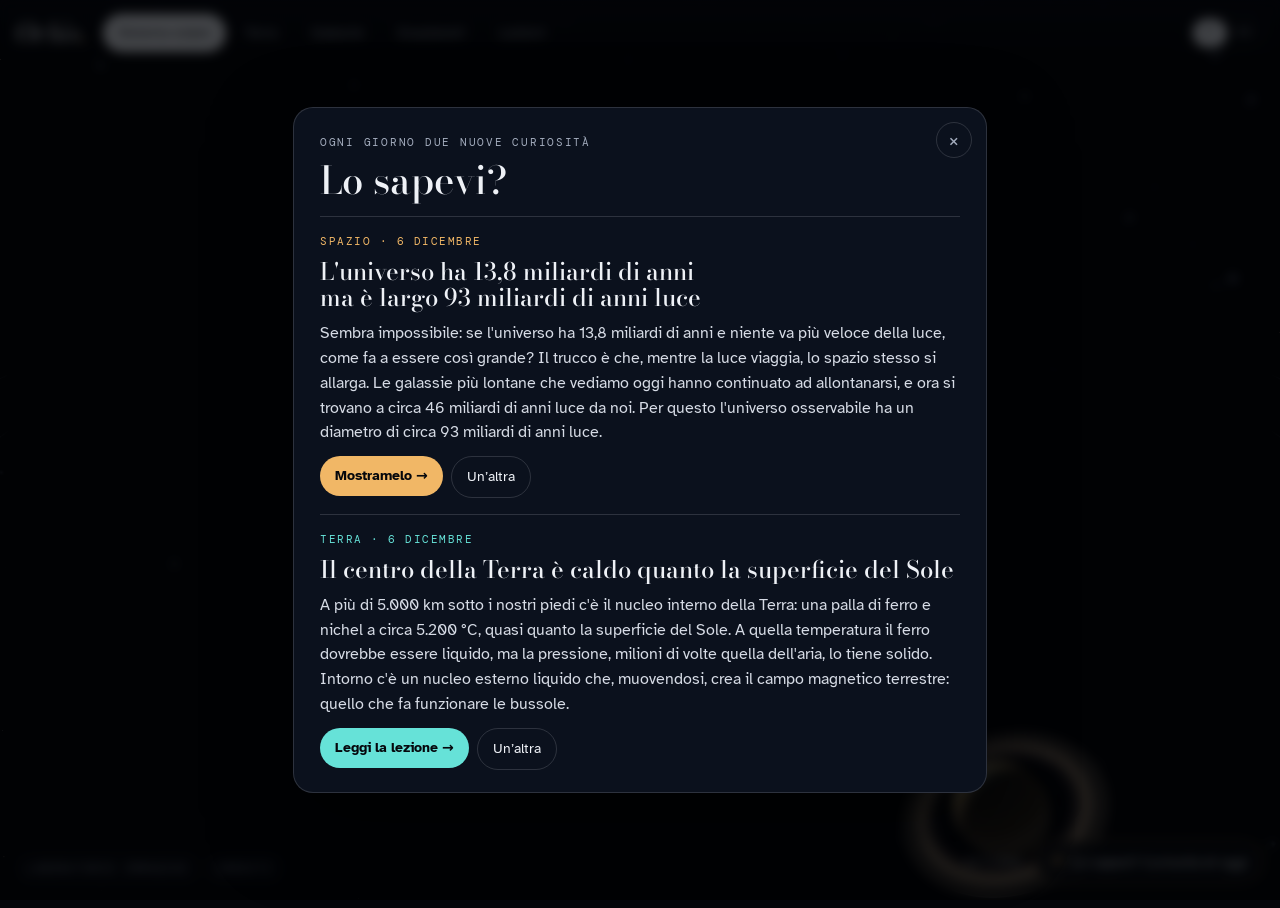
==== index.html @ 52b4c169 "Pubblica l'Atacama Co-Authored-By: Claude Opus 5.5 <noreply@anthropic.com> Claude-Session: https://c" ====
<!doctype html>
<html lang="it">
<head>
<meta charset="utf-8">
<meta name="viewport" content="width=device-width,initial-scale=1,viewport-fit=cover">
<title>Orbis</title>
<meta name="description" content="Esplora il sistema solare, le galassie, i pianeti di altre stelle e le creature più sconosciute della Terra.">
<meta name="color-scheme" content="dark">
<meta name="theme-color" content="#05070c">
<link rel="manifest" href="manifest.webmanifest">
<link rel="icon" href="icons/favicon.ico" sizes="any">
<link rel="icon" href="icons/favicon-32.png" type="image/png" sizes="32x32">
<link rel="apple-touch-icon" href="icons/apple-touch-icon.png">
<meta name="mobile-web-app-capable" content="yes">
<meta name="apple-mobile-web-app-capable" content="yes">
<meta name="apple-mobile-web-app-title" content="Orbis">
<meta name="apple-mobile-web-app-status-bar-style" content="black-translucent">
<link rel="preload" href="vendor/three.module.min.js" as="script" crossorigin>
<link rel="stylesheet" href="fonts/fonts.css">
<style>
/* Layout: a full-bleed 3D stage; instrument-like glass panels float at its edges; each descent is one long vertical documentary strip read past a fixed depth gauge. */
:root{
  --void:#05070c;
  --ink:#eef1f6;
  --mist:#a3acbd;
  --hair:rgba(238,241,246,.15);
  --glass:rgba(7,11,19,.82);
  --glass-solid:#0b111d;
  --sol:#f1b766;
  --bio:#66e2d8;
  --leaf:#bfe08f;
  --accent:var(--sol);
  --display:"Bodoni Moda","Bodoni 72",Didot,Georgia,serif;
  --body:"Atkinson Hyperlegible","Segoe UI",system-ui,-apple-system,sans-serif;
  --mono:"DM Mono",ui-monospace,SFMono-Regular,Menlo,Consolas,monospace;
  --r:16px;
  --bar-h:78px;
  color-scheme:dark;
}
[hidden]{display:none!important}
html,body{height:100%}
body{background:var(--void);color:var(--ink);font-family:var(--body);font-size:16px;line-height:1.55;overflow:hidden;-webkit-font-smoothing:antialiased}
body::before{content:"";position:fixed;inset:0 0 auto;height:env(safe-area-inset-top,0px);z-index:60;background:var(--void)}
button{font:inherit;color:inherit;background:none;border:0;cursor:pointer}
button:focus-visible,input:focus-visible,a:focus-visible{outline:2px solid var(--accent);outline-offset:2px}
h1,h2,h3{text-wrap:balance;margin:0}
p{margin:0}

/* ---------- stage ---------- */
#gl{position:fixed;inset:0;width:100%;height:100%;display:block;touch-action:none;background:var(--void)}
#labels{position:fixed;inset:0;pointer-events:none;z-index:5;overflow:hidden}
.lbl{position:absolute;left:0;top:0;pointer-events:none;text-shadow:0 0 6px #000,0 0 2px #000;font-family:var(--mono);font-size:.72rem;letter-spacing:.12em;text-transform:uppercase;color:var(--ink);opacity:.82;white-space:nowrap;padding:4px 8px;border-radius:999px;transition:opacity .2s,background .2s;will-change:transform}
.lbl:hover,.lbl:focus-visible{opacity:1;background:rgba(5,7,12,.6)}
.lbl.dim{opacity:.45}
.lbl.hot{display:flex;align-items:center;gap:8px;background:rgba(5,7,12,.55);border:1px solid var(--hair);opacity:.95}
.lbl.hot::before{content:"";width:8px;height:8px;border-radius:50%;background:var(--accent);box-shadow:0 0 0 4px color-mix(in srgb,var(--accent) 30%,transparent)}
.lbl.soon{font-size:.64rem;opacity:.5;background:none;border:0}
.lbl.ring{opacity:.42;font-size:.62rem;pointer-events:none}

/* ---------- top bar ---------- */
.bar{position:fixed;inset:0 0 auto;z-index:20;display:flex;align-items:center;gap:14px;padding-top:calc(12px + env(safe-area-inset-top,0px));padding-bottom:14px;padding-left:max(16px,env(safe-area-inset-left,0px));padding-right:max(16px,env(safe-area-inset-right,0px));background:linear-gradient(to bottom,rgba(5,7,12,.92),rgba(5,7,12,0))}
.brand{font-family:var(--display);font-style:italic;font-weight:500;font-size:1.65rem;line-height:1;letter-spacing:.01em;flex:none}
.brand b{font-weight:500;color:var(--accent);font-style:normal}
.nav{display:flex;gap:4px;overflow-x:auto;scrollbar-width:none;flex:1;min-width:0;padding:2px}
.nav::-webkit-scrollbar{display:none}
.nav button{flex:none;padding:7px 14px;border-radius:999px;font-size:.88rem;color:var(--mist);border:1px solid transparent;transition:color .2s,background .2s,border-color .2s}
.nav button:hover{color:var(--ink);border-color:var(--hair)}
.nav button[aria-current="page"]{color:var(--void);background:var(--ink)}
.lang{flex:none;display:flex;border:1px solid var(--hair);border-radius:999px;padding:2px}
.lang button{font-family:var(--mono);font-size:.72rem;letter-spacing:.08em;padding:5px 9px;border-radius:999px;color:var(--mist)}
.lang button[aria-pressed="true"]{background:var(--ink);color:var(--void)}

/* ---------- hint & corner ---------- */
.hint{position:fixed;z-index:10;pointer-events:none;left:50%;transform:translateX(-50%);bottom:calc(20px + env(safe-area-inset-bottom,0px));max-width:min(560px,calc(100vw - 32px));text-align:center;font-size:.9rem;color:var(--mist);background:rgba(5,7,12,.6);border:1px solid var(--hair);border-radius:999px;padding:8px 16px;backdrop-filter:blur(8px);transition:opacity .3s}
.hint.faded{opacity:0!important;pointer-events:none}
.corner{position:fixed;z-index:10;left:max(16px,env(safe-area-inset-left,0px));bottom:calc(16px + env(safe-area-inset-bottom,0px));display:flex;gap:6px}
.corner button{font-family:var(--mono);font-size:.68rem;letter-spacing:.1em;text-transform:uppercase;color:var(--mist);padding:6px 10px;border-radius:999px;border:1px solid var(--hair);background:rgba(5,7,12,.5)}
.corner button:hover{color:var(--ink)}
.count-badge{position:fixed;z-index:10;right:max(16px,env(safe-area-inset-right,0px));bottom:calc(16px + env(safe-area-inset-bottom,0px));font-family:var(--mono);font-size:.68rem;letter-spacing:.08em;color:var(--mist)}

/* ---------- info panel ---------- */
.panel{position:fixed;z-index:15;right:max(16px,env(safe-area-inset-right,0px));top:calc(var(--bar-h) + env(safe-area-inset-top,0px));max-height:calc(100% - 100px - env(safe-area-inset-top,0px) - env(safe-area-inset-bottom,0px));width:min(400px,calc(100vw - 32px));overflow-y:auto;background:var(--glass);backdrop-filter:blur(16px);-webkit-backdrop-filter:blur(16px);border:1px solid var(--hair);border-radius:var(--r);padding:22px 22px 24px;display:flex;flex-direction:column;gap:14px;animation:rise .35s ease-out}
@keyframes rise{from{transform:translateY(10px);opacity:.4}to{transform:none;opacity:1}}
.panel > *{flex-shrink:0}
.panel .x{position:absolute;top:12px;right:12px;width:34px;height:34px;border-radius:50%;border:1px solid var(--hair);font-size:1.1rem;line-height:1;color:var(--mist)}
.panel .x:hover{color:var(--ink)}
.kicker{font-family:var(--mono);font-size:.7rem;letter-spacing:.14em;text-transform:uppercase;color:var(--accent);padding-right:40px}
.panel h2{font-family:var(--display);font-weight:500;font-size:2.3rem;line-height:1.05;padding-right:30px}
.sci{font-family:var(--display);font-style:italic;color:var(--mist);font-size:1.02rem;margin-top:-6px}
.stats{display:grid;grid-template-columns:1fr 1fr;gap:1px;background:var(--hair);border:1px solid var(--hair);border-radius:12px;overflow:hidden;margin:0}
.stats div{background:var(--glass-solid);padding:10px 12px;min-width:0}
.stats div:last-child:nth-child(odd){grid-column:1/-1}
.stats dt{font-family:var(--mono);font-size:.62rem;letter-spacing:.12em;text-transform:uppercase;color:var(--mist)}
.stats dd{margin:2px 0 0;font-size:.95rem;font-variant-numeric:tabular-nums}
.panel .body{color:#d6dbe5}
.fact{border-left:2px solid var(--accent);padding:2px 0 2px 14px;color:#d6dbe5;font-size:.95rem}
.fact strong{display:block;font-family:var(--mono);font-size:.66rem;letter-spacing:.14em;text-transform:uppercase;color:var(--accent);font-weight:500;margin-bottom:2px}
.note{font-size:.8rem;color:var(--mist);font-style:italic}
.cta{align-self:flex-start;display:inline-flex;align-items:center;gap:10px;padding:11px 18px;border-radius:999px;background:var(--accent);color:var(--void);font-weight:700;font-size:.95rem;transition:transform .15s}
.cta:hover{transform:translateX(3px)}
.cta.ghost{background:none;color:var(--ink);border:1px solid var(--hair);font-weight:400}
/* collapsed panel: the text hides, the view stays where it is */
.pbar{display:none}
.panel.collapsed{animation:none;padding:8px;gap:0;width:auto;max-width:min(460px,calc(100vw - 32px));overflow:visible}
.panel.collapsed > *:not(.pbar){display:none}
.panel.collapsed .pbar{display:flex;align-items:center;gap:8px}
.pbar .nm{display:flex;flex-direction:column;align-items:flex-start;text-align:left;gap:2px;padding:2px 8px;min-width:0;flex:1}
.pbar .nm .k{font-family:var(--mono);font-size:.6rem;letter-spacing:.14em;text-transform:uppercase;color:var(--accent);max-width:100%;white-space:nowrap;overflow:hidden;text-overflow:ellipsis}
.pbar .nm b{font-family:var(--display);font-weight:500;font-size:1.2rem;line-height:1.1;max-width:100%;white-space:nowrap;overflow:hidden;text-overflow:ellipsis}
.pbar .info{display:inline-flex;align-items:center;gap:7px;padding:9px 14px;border-radius:999px;border:1px solid color-mix(in srgb,var(--accent) 45%,transparent);font-size:.86rem;color:var(--ink);white-space:nowrap;flex:none}
.pbar .info::before{content:"i";display:grid;place-items:center;width:17px;height:17px;border-radius:50%;border:1px solid var(--accent);color:var(--accent);font-family:var(--display);font-style:italic;font-weight:700;font-size:.78rem;line-height:1}
.pbar .home{display:grid;place-items:center;width:38px;height:38px;border-radius:50%;border:1px solid var(--hair);color:var(--mist);flex:none}
.pbar .home:hover,.pbar .info:hover{color:var(--ink);border-color:var(--ink)}
.pbar .home svg{width:18px;height:18px}

/* ---------- photos & lightbox ---------- */
.photo{display:block;width:100%;padding:0;border:1px solid var(--hair);border-radius:12px;overflow:hidden;position:relative;background:#000;cursor:zoom-in}
.photo img{display:block;width:100%;height:190px;object-fit:cover}
.photo .ph-zoom{position:absolute;right:8px;bottom:8px;font-family:var(--mono);font-size:.62rem;letter-spacing:.12em;text-transform:uppercase;background:rgba(5,7,12,.7);border:1px solid var(--hair);border-radius:999px;padding:4px 9px;color:var(--ink)}
.ph-cap{font-size:.82rem;color:var(--mist);margin-top:-6px}
.ph-cap span{display:block;font-family:var(--mono);font-size:.62rem;letter-spacing:.04em;margin-top:3px;opacity:.85}
.lightbox{position:fixed;inset:0;z-index:78;background:rgba(2,3,6,.96);display:flex;flex-direction:column;padding-top:env(safe-area-inset-top,0px);padding-bottom:env(safe-area-inset-bottom,0px)}
.lightbox .x{position:absolute;top:calc(12px + env(safe-area-inset-top,0px));right:max(12px,env(safe-area-inset-right,0px));z-index:2;width:42px;height:42px;border-radius:50%;border:1px solid var(--hair);background:rgba(5,7,12,.7);font-size:1.3rem;color:var(--ink)}
.lb-scroll{flex:1;min-height:0;overflow:auto;display:grid;place-items:center;padding:56px 12px 8px}
.lb-scroll img{max-width:100%;max-height:100%;object-fit:contain;cursor:zoom-in;display:block}
.lightbox.zoom .lb-scroll{display:block;place-items:initial}
.lightbox.zoom .lb-scroll img{max-width:none;max-height:none;width:auto;height:auto;cursor:zoom-out;margin:0 auto}
.lb-cap{padding:10px max(16px,env(safe-area-inset-left,0px)) 16px;color:var(--mist);font-size:.85rem;text-align:center;max-width:70ch;margin:0 auto}

/* ---------- daily curiosities ---------- */
.cur-chip{position:fixed;z-index:12;right:max(16px,env(safe-area-inset-right,0px));bottom:calc(16px + env(safe-area-inset-bottom,0px));display:flex;align-items:center;gap:8px;padding:9px 15px;border-radius:999px;background:rgba(5,7,12,.72);border:1px solid color-mix(in srgb,var(--sol) 55%,transparent);color:var(--ink);font-size:.86rem;backdrop-filter:blur(8px);-webkit-backdrop-filter:blur(8px)}
.cur-chip::before{content:"✦";color:var(--sol);font-size:.95rem}
.cur-chip:hover{border-color:var(--sol)}
.recenter{position:fixed;z-index:12;right:max(16px,env(safe-area-inset-right,0px));top:calc(var(--bar-h) + 10px + env(safe-area-inset-top,0px));display:flex;align-items:center;gap:8px;padding:8px 14px;border-radius:999px;background:rgba(5,7,12,.72);border:1px solid var(--hair);color:var(--ink);font-size:.86rem;backdrop-filter:blur(8px);-webkit-backdrop-filter:blur(8px);animation:rise .3s ease-out}
.recenter:hover{border-color:var(--ink)}
.recenter svg{width:17px;height:17px;flex:none}
.cur{position:fixed;inset:0;z-index:72;background:rgba(2,3,6,.72);display:grid;place-items:center;padding:calc(16px + env(safe-area-inset-top,0px)) max(16px,env(safe-area-inset-right,0px)) calc(16px + env(safe-area-inset-bottom,0px)) max(16px,env(safe-area-inset-left,0px));backdrop-filter:blur(6px);-webkit-backdrop-filter:blur(6px)}
.cur-card{position:relative;width:min(640px,100%);max-height:100%;overflow-y:auto;background:var(--glass-solid);border:1px solid var(--hair);border-radius:20px;padding:26px 26px 22px;display:flex;flex-direction:column;gap:16px;box-shadow:0 30px 80px rgba(0,0,0,.5);animation:rise .35s ease-out}
.cur-card > *{flex-shrink:0}
.cur-card .x{position:absolute;top:14px;right:14px;width:36px;height:36px;border-radius:50%;border:1px solid var(--hair);font-size:1.15rem;color:var(--mist)}
.cur-eyebrow{font-family:var(--mono);font-size:.68rem;letter-spacing:.16em;text-transform:uppercase;color:var(--mist)}
.cur-card h2{font-family:var(--display);font-weight:500;font-size:2.4rem;line-height:1;margin-top:-6px}
.cur-item{border-top:1px solid var(--hair);padding-top:16px;display:flex;flex-direction:column;gap:9px}
.cur-k{font-family:var(--mono);font-size:.68rem;letter-spacing:.14em;text-transform:uppercase}
.cur-item.space .cur-k{color:var(--sol)}
.cur-item.earth .cur-k{color:var(--bio)}
.cur-item h3{font-family:var(--display);font-weight:500;font-size:1.5rem;line-height:1.12}
.cur-item p:not(.cur-k){color:#d6dbe5}
.cur-row{display:flex;gap:8px;flex-wrap:wrap;margin-top:2px}
.cur-row .cta{padding:9px 15px;font-size:.88rem}
.cur-item.earth .cta:not(.ghost){background:var(--bio)}

/* ---------- exoplanet list ---------- */
.exo-ui{position:fixed;z-index:14;left:max(16px,env(safe-area-inset-left,0px));top:calc(var(--bar-h) + env(safe-area-inset-top,0px));bottom:calc(60px + env(safe-area-inset-bottom,0px));width:min(320px,calc(100vw - 32px));display:flex;flex-direction:column;gap:10px;background:var(--glass);backdrop-filter:blur(16px);-webkit-backdrop-filter:blur(16px);border:1px solid var(--hair);border-radius:var(--r);padding:16px}
.exo-ui h2{font-family:var(--display);font-weight:500;font-size:1.5rem}
.exo-ui .tally{font-family:var(--mono);font-size:.7rem;letter-spacing:.06em;color:var(--mist);line-height:1.5}
.exo-ui .tally b{color:var(--accent);font-weight:500;font-size:.95rem}
.search{width:100%;box-sizing:border-box;background:rgba(255,255,255,.05);border:1px solid var(--hair);border-radius:10px;padding:10px 12px;color:var(--ink);font:inherit;font-size:.95rem}
.search::placeholder{color:var(--mist)}
.chips{display:flex;gap:6px;flex-wrap:wrap}
.chip{font-size:.75rem;padding:5px 10px;border-radius:999px;border:1px solid var(--hair);color:var(--mist)}
.chip[aria-pressed="true"]{border-color:var(--accent);color:var(--accent)}
.exo-list{list-style:none;margin:0;padding:0;overflow-y:auto;flex:1;min-height:0;display:flex;flex-direction:column;gap:2px}
.exo-list button{width:100%;text-align:left;padding:9px 10px;border-radius:10px;display:grid;grid-template-columns:1fr auto;gap:2px 10px;align-items:baseline}
.exo-list button:hover{background:rgba(255,255,255,.05)}
.exo-list button[aria-current="true"]{background:rgba(241,183,102,.12)}
.exo-list .n{font-weight:700;font-size:.95rem}
.exo-list .d{font-family:var(--mono);font-size:.7rem;color:var(--mist);text-align:right;font-variant-numeric:tabular-nums}
.exo-list .tg{grid-column:1/-1;font-size:.72rem;color:var(--mist)}
.exo-list .empty{color:var(--mist);font-size:.9rem;padding:10px}

/* ---------- loading & veil ---------- */
.loading{position:fixed;inset:0;z-index:80;display:grid;place-items:center;background:var(--void);transition:opacity .6s}
.loading.done{opacity:0;pointer-events:none}
.loading .in{display:flex;flex-direction:column;align-items:center;gap:16px;padding:0 24px;text-align:center}
.loading .logo{font-family:var(--display);font-style:italic;font-size:3.4rem;line-height:1}
.loading .msg{color:var(--mist);font-size:.9rem}
.loading .track{width:220px;height:2px;background:var(--hair);border-radius:2px;overflow:hidden}
.loading .fill{height:100%;width:0;background:var(--accent);transition:width .3s}
.veil{position:fixed;inset:0;z-index:50;background:var(--void);opacity:0;pointer-events:none;transition:opacity .35s}
.veil.on{opacity:1}
.toast{position:fixed;z-index:70;left:50%;top:calc(84px + env(safe-area-inset-top,0px));transform:translateX(-50%);max-width:min(460px,calc(100vw - 32px));background:var(--glass-solid);border:1px solid var(--hair);border-radius:12px;padding:12px 16px;font-size:.92rem;box-shadow:0 10px 30px rgba(0,0,0,.4)}

/* ---------- descent ---------- */
.dive{position:fixed;inset:0;z-index:30;overflow-y:auto;overflow-x:hidden;background:#1d76a8;--accent:var(--bio);scroll-behavior:auto;overscroll-behavior:contain}
.dive.amazon{--accent:var(--leaf);background:#9fd0ea}
#motes{position:fixed;inset:0;width:100%;height:100%;pointer-events:none;z-index:0}
.dive-top{position:sticky;top:0;z-index:4;display:flex;align-items:center;gap:12px;padding-top:calc(10px + env(safe-area-inset-top,0px));padding-bottom:10px;padding-left:max(16px,env(safe-area-inset-left,0px));padding-right:max(16px,env(safe-area-inset-right,0px));background:rgba(3,6,12,.78);backdrop-filter:blur(10px);-webkit-backdrop-filter:blur(10px);border-bottom:1px solid var(--hair)}
.dive-top .back{display:inline-flex;align-items:center;gap:8px;padding:8px 14px;border-radius:999px;background:rgba(3,6,12,.6);border:1px solid var(--hair);font-size:.9rem}
.dive-top .sound{margin-left:auto;flex:none;width:38px;height:38px;display:inline-grid;place-items:center;border-radius:999px;background:rgba(3,6,12,.6);border:1px solid var(--hair);color:var(--ink)}
.dive-top .sound[aria-pressed="false"]{opacity:.65}
.dive-top .sound svg{width:20px;height:20px}
.dive-top .where{font-family:var(--mono);font-size:.7rem;letter-spacing:.12em;text-transform:uppercase;color:var(--ink);opacity:.8;min-width:0;overflow:hidden;text-overflow:ellipsis;white-space:nowrap}
.track{position:relative;z-index:1;max-width:1040px;margin:0 auto;padding-left:max(16px,env(safe-area-inset-left,0px));padding-right:max(150px,calc(env(safe-area-inset-right,0px) + 150px));padding-bottom:calc(160px + env(safe-area-inset-bottom,0px))}
.intro{min-height:62vh;display:flex;flex-direction:column;justify-content:center;gap:16px;padding-block:40px}
.intro .eyebrow{font-family:var(--mono);font-size:.72rem;letter-spacing:.16em;text-transform:uppercase}
.intro h1{font-family:var(--display);font-weight:500;font-size:clamp(2.8rem,8vw,5.6rem);line-height:.95;letter-spacing:-.01em}
.intro h1 em{font-style:italic;font-weight:400}
.intro p{max-width:56ch;font-size:1.05rem;opacity:.92}
.intro .scrollcue{font-family:var(--mono);font-size:.72rem;letter-spacing:.14em;text-transform:uppercase;display:flex;align-items:center;gap:10px;opacity:.8}
.intro .scrollcue::after{content:"";width:1px;height:40px;background:currentColor;animation:cue 1.8s ease-in-out infinite}
@keyframes cue{0%,100%{transform:scaleY(.4);transform-origin:top}50%{transform:scaleY(1);transform-origin:top}}
.dive.amazon .intro{color:#0b1a12}
.dive.madagascar{--accent:#f4b26a;background:#b9dfe4}
.dive.madagascar .intro{color:#10221a}
.dive.himalaya{--accent:#cfe3ff;background:#0d2a4a}
.dive.tianshan{--accent:#d8e9b8;background:#1b2f4f}
.dive.andes{--accent:#f0c987;background:#22324f}
.dive.newzealand{--accent:#a6e6b8;background:#2b4d6e}
.dive.tundra{--accent:#9fd3ff;background:#9db6cc}
.dive.tundra .intro{color:#0f1f2b}
.dive.antarctica{--accent:#9fd3ff;background:#7fa6c8}
.dive.antarctica .intro{color:#0b1a28}
.dive.sahara{--accent:#ffc982;background:#f2c98a}
.dive.sahara .intro{color:#2a1608}
.dive.reef{--accent:#7fe3d6;background:#7fc0e6}
.dive.reef .intro{color:#06222e}
.dive.ghats{--accent:#cdb6ff;background:#3f6584}
.dive.namib{--accent:#ffb070;background:#c9b39a}
.dive.namib .intro{color:#2a1608}
.dive.ethiopia{--accent:#ffd27a;background:#2f4766}
.dive.appalachians{--accent:#ffb35c;background:#34465c}
.dive.atacama{--accent:#ffc38a;background:#1b2440}
.zone-head{display:grid;gap:8px;padding:22px 0 18px;border-top:1px solid rgba(255,255,255,.28);max-width:62ch}
.zone-head .range{font-family:var(--mono);font-size:.74rem;letter-spacing:.14em;text-transform:uppercase;color:var(--accent);font-variant-numeric:tabular-nums}
.zone-head h2{font-family:var(--display);font-weight:500;font-size:clamp(2rem,5vw,3.2rem);line-height:1}
.zone-head p{opacity:.9}
.zone-head .pill{display:inline-block;background:rgba(3,6,12,.55);border-radius:12px;padding:16px 18px;display:grid;gap:8px}
.mark{display:flex;align-items:center;gap:12px;font-family:var(--mono);font-size:.75rem;letter-spacing:.06em;color:var(--ink);opacity:.85;padding:6px 0}
.mark::before{content:"";flex:none;width:28px;height:1px;background:currentColor}
.mark b{font-weight:500;color:var(--accent);font-variant-numeric:tabular-nums}
.mark span{background:rgba(3,6,12,.45);padding:4px 10px;border-radius:8px;line-height:1.45}
.creature{display:grid;grid-template-columns:minmax(0,340px) minmax(0,1fr);gap:26px;align-items:start;background:rgba(3,7,14,.62);backdrop-filter:blur(6px);-webkit-backdrop-filter:blur(6px);border:1px solid rgba(255,255,255,.1);border-radius:20px;padding:16px;color:var(--ink)}
.creature.flip{grid-template-columns:minmax(0,1fr) minmax(0,340px)}
.creature.flip figure{order:2}
.creature figure{margin:0;aspect-ratio:1/1;max-width:100%;border-radius:14px;overflow:hidden;position:relative;background:radial-gradient(circle at 50% 42%,hsl(var(--h) 55% 30%),hsl(var(--h) 45% 9%) 68%,#04060b);display:grid;place-items:center}
.creature figure img{width:100%;height:100%;object-fit:cover;display:block;cursor:zoom-in}
.creature figure .ai{position:absolute;left:10px;bottom:10px;font-family:var(--mono);font-size:.6rem;letter-spacing:.12em;text-transform:uppercase;color:rgba(255,255,255,.82);background:rgba(5,7,12,.55);padding:3px 8px;border-radius:999px;pointer-events:none}
.creature figure .ai.photo{letter-spacing:.04em;text-transform:none;font-size:.62rem;max-width:calc(100% - 20px);white-space:nowrap;overflow:hidden;text-overflow:ellipsis;background:rgba(5,7,12,.62)}
.lb-cap a{color:var(--accent)}
.creature .mono{font-family:var(--display);font-style:italic;font-size:9rem;line-height:1;color:hsl(var(--h) 70% 82%);opacity:.22;user-select:none}
.creature .soon{position:absolute;left:12px;bottom:12px;font-family:var(--mono);font-size:.62rem;letter-spacing:.14em;text-transform:uppercase;color:rgba(238,241,246,.7);background:rgba(3,6,12,.55);padding:5px 9px;border-radius:999px}
.creature .cb{display:flex;flex-direction:column;gap:10px;padding:6px 6px 6px 0;min-width:0}
.creature.flip .cb{padding:6px 0 6px 6px}
.creature .at{font-family:var(--mono);font-size:.7rem;letter-spacing:.14em;text-transform:uppercase;color:var(--accent);font-variant-numeric:tabular-nums}
.creature h3{font-family:var(--display);font-weight:500;font-size:clamp(1.7rem,3.4vw,2.3rem);line-height:1.02}
.creature .sci{margin-top:-4px}
.creature .stats{grid-template-columns:1fr 1fr}
.creature .stats div{background:rgba(5,9,16,.9)}
.creature p.desc{color:#dde2ea}
.creature .fact{color:#dde2ea}
.spacer{display:block}
.dive-end{display:grid;gap:14px;padding:30px 0 10px;max-width:60ch}
.dive-end h2{font-family:var(--display);font-weight:500;font-size:clamp(2.2rem,6vw,3.6rem);line-height:1}
.dive-end .row{display:flex;gap:10px;flex-wrap:wrap;margin-top:6px}
.dive-end .range{font-family:var(--mono);font-size:.74rem;letter-spacing:.14em;text-transform:uppercase;color:var(--accent)}
.dive-note{font-size:.85rem;opacity:.8;font-style:italic;max-width:60ch}

/* gauge */
.gauge{position:fixed;z-index:5;right:max(16px,env(safe-area-inset-right,0px));top:50%;transform:translateY(-50%);width:118px;display:flex;flex-direction:column;gap:12px;background:rgba(3,6,12,.72);backdrop-filter:blur(10px);-webkit-backdrop-filter:blur(10px);border:1px solid var(--hair);border-radius:16px;padding:14px 12px;color:var(--ink)}
.gauge .g{display:flex;flex-direction:column;gap:1px}
.gauge .gl{font-family:var(--mono);font-size:.58rem;letter-spacing:.14em;text-transform:uppercase;color:var(--mist)}
.gauge .gv{font-family:var(--mono);font-size:1.25rem;font-weight:500;font-variant-numeric:tabular-nums;line-height:1.15;color:var(--ink)}
.gauge .gv.small{font-size:.82rem;font-weight:400}
.gauge .gv small{font-size:.7rem;color:var(--mist);margin-left:2px}
.mini{position:relative;height:150px;width:16px;border-radius:4px;overflow:hidden;border:1px solid var(--hair);align-self:flex-start}
.mini i{position:absolute;left:0;right:0;display:block}
.mini .pos{position:absolute;left:-4px;right:-4px;height:2px;background:var(--accent);box-shadow:0 0 6px var(--accent)}
.gauge .gwrap{display:flex;gap:10px;align-items:stretch}
.gauge .gcol{display:flex;flex-direction:column;gap:10px;min-width:0;flex:1}

@media (max-width:760px){
  :root{--bar-h:100px}
  .bar{flex-wrap:wrap;row-gap:8px;padding-bottom:10px;background:linear-gradient(to bottom,rgba(5,7,12,.95) 70%,rgba(5,7,12,0))}
  .brand{font-size:1.35rem;flex:1}
  .nav{order:3;flex-basis:100%;justify-content:space-between}
  .nav button{padding:7px 10px;font-size:.84rem}
  .exo-ui .tally{display:none}
  body.v-exo .panel{max-height:42%}
  .dive-top .back{white-space:nowrap;padding:7px 12px;font-size:.85rem}
  .panel{left:0;right:0;bottom:0;top:auto;width:auto;max-height:54%;border-radius:20px 20px 0 0;border-bottom:0;padding:20px max(18px,env(safe-area-inset-right,0px)) calc(20px + env(safe-area-inset-bottom,0px)) max(18px,env(safe-area-inset-left,0px))}
  .panel h2{font-size:1.9rem}
  .panel.collapsed{left:12px;right:12px;top:auto;bottom:calc(104px + env(safe-area-inset-bottom,0px));width:auto;max-width:none;border-radius:18px;border-bottom:1px solid var(--hair);padding:7px}
  .hint{border-radius:14px;font-size:.84rem}
  .exo-ui{left:0;right:0;top:calc(var(--bar-h) + env(safe-area-inset-top,0px));bottom:auto;width:auto;border-radius:0;border-left:0;border-right:0;padding:10px max(16px,env(safe-area-inset-right,0px)) 10px max(16px,env(safe-area-inset-left,0px));gap:8px}
  .exo-ui h2,.exo-ui .chips{display:none}
  .exo-list{flex-direction:row;overflow-x:auto;overflow-y:hidden;gap:6px;flex:none}
  .exo-list li{flex:none}
  .exo-list button{width:auto;border:1px solid var(--hair);grid-template-columns:auto;padding:6px 12px}
  .exo-list .d,.exo-list .tg{display:none}
  .track{padding-right:max(16px,env(safe-area-inset-right,0px))}
  .creature,.creature.flip{grid-template-columns:minmax(0,1fr);gap:14px;padding:12px}
  .creature.flip figure{order:0}
  .creature .cb,.creature.flip .cb{padding:0 4px 6px}
  .gauge{top:auto;transform:none;bottom:calc(12px + env(safe-area-inset-bottom,0px));left:max(12px,env(safe-area-inset-left,0px));right:max(12px,env(safe-area-inset-right,0px));width:auto;flex-direction:row;padding:10px 12px;border-radius:14px}
  .gauge .gcol{flex-direction:row;justify-content:space-between;gap:8px}
  .gauge .gv{font-size:1rem}
  .gauge .gv.small{font-size:.72rem}
  .mini{display:none}
  .corner{bottom:calc(14px + env(safe-area-inset-bottom,0px))}
  .cur-chip{bottom:calc(58px + env(safe-area-inset-bottom,0px));font-size:.8rem;padding:8px 13px}
  .hint{bottom:calc(108px + env(safe-area-inset-bottom,0px))}
  .cur-card{padding:22px 18px 18px}
  .cur-card h2{font-size:2rem}
  .cur-item h3{font-size:1.3rem}
  .photo img{height:150px}
  .count-badge{display:none}
}

/* ---------- lab & credits (full pages) ---------- */
.page{position:fixed;inset:0;z-index:40;overflow-y:auto;background:var(--void)}
.page .inner{max-width:880px;margin:0 auto;padding-top:calc(24px + env(safe-area-inset-top,0px));padding-bottom:calc(60px + env(safe-area-inset-bottom,0px));padding-left:max(16px,env(safe-area-inset-left,0px));padding-right:max(16px,env(safe-area-inset-right,0px));display:flex;flex-direction:column;gap:22px}
.page .top{display:flex;align-items:center;justify-content:space-between;gap:12px}
.page h1{font-family:var(--display);font-weight:500;font-size:clamp(2.2rem,6vw,3.4rem);line-height:1}
.page .lead{color:#d6dbe5;max-width:62ch}
.steps{margin:0;padding-left:22px;color:#d6dbe5;display:grid;gap:4px}
.lab-group h2{font-family:var(--display);font-weight:500;font-size:1.7rem;margin-bottom:10px}
.lab-item{display:grid;gap:8px;padding:16px 0;border-top:1px solid var(--hair)}
.lab-item .hd{display:flex;align-items:baseline;gap:10px;flex-wrap:wrap}
.lab-item .hd strong{font-size:1.05rem}
.lab-item .hd em{font-family:var(--display);color:var(--mist)}
.state{font-family:var(--mono);font-size:.64rem;letter-spacing:.12em;text-transform:uppercase;padding:3px 8px;border-radius:999px;border:1px solid var(--hair);color:var(--mist);margin-left:auto}
.state.ok{border-color:var(--leaf);color:var(--leaf)}
.prompt{font-family:var(--mono);font-size:.78rem;line-height:1.55;color:#cfd5e0;background:rgba(255,255,255,.04);border:1px solid var(--hair);border-radius:10px;padding:12px;white-space:pre-wrap;word-break:break-word;user-select:all}
.copy{justify-self:start;font-size:.85rem;padding:7px 14px;border-radius:999px;border:1px solid var(--hair)}
.copy:hover{border-color:var(--ink)}
.credits-list{display:grid;gap:12px;color:#d6dbe5;padding-left:20px;margin:0}
.credits-list a{color:var(--accent)}
.photo-credits{list-style:none;padding:0;margin:10px 0 0;display:grid;gap:4px;font-size:.85rem;color:var(--mist)}
.photo-credits b{color:#d6dbe5;font-weight:600}

@media (prefers-reduced-motion:reduce){
  *,*::before,*::after{animation:none!important;transition:none!important}
}
/* LESSONS-CSS:BEGIN */
/* ---------- mini-lessons ---------- */
.lessons-open .bar{z-index:45;background:var(--void)}
.lessons-open .hint,.lessons-open #recenter{display:none}
.page.lessons{z-index:40}
.page.lessons .inner{padding-top:calc(var(--bar-real,78px) + 18px);max-width:1040px}
.l-head{display:grid;gap:10px}
.l-eyebrow,.l-subj,.l-wlabel{font-family:var(--mono);font-size:.68rem;letter-spacing:.14em;text-transform:uppercase;color:var(--mist)}
.l-progress{font-family:var(--mono);font-size:.76rem;color:var(--sol)}
.l-tools{display:grid;gap:12px}
.l-tools input{width:100%;max-width:420px;padding:11px 14px;border-radius:12px;border:1px solid var(--hair);background:rgba(255,255,255,.04);color:var(--ink);font:inherit}
.l-chips .chip[style]{border-color:color-mix(in srgb,var(--sc) 40%,transparent);color:var(--sc)}
.l-chips .chip[aria-pressed="true"]{background:color-mix(in srgb,var(--sc,var(--accent)) 18%,transparent);border-color:var(--sc,var(--accent));color:var(--sc,var(--accent))}
.l-grid{display:grid;grid-template-columns:repeat(auto-fill,minmax(250px,1fr));gap:14px}
.l-card{position:relative;text-align:left;display:flex;flex-direction:column;gap:8px;padding:18px 18px 16px;border-radius:var(--r);border:1px solid var(--hair);background:linear-gradient(160deg,color-mix(in srgb,var(--sc) 12%,transparent),rgba(255,255,255,.02) 60%);transition:transform .15s,border-color .2s;min-height:190px}
.l-card::before{content:"";position:absolute;left:18px;right:18px;top:0;height:3px;border-radius:0 0 3px 3px;background:var(--sc);opacity:.8}
.l-card:hover{transform:translateY(-2px);border-color:color-mix(in srgb,var(--sc) 60%,transparent)}
.l-card .l-subj{color:var(--sc);display:flex;align-items:center;gap:8px}
.l-card .l-title{font-family:var(--display);font-size:1.45rem;line-height:1.1;color:var(--ink)}
.l-card .l-hook{color:#c4cad6;font-size:.92rem;line-height:1.45;flex:1}
.l-card .l-meta{font-family:var(--mono);font-size:.68rem;letter-spacing:.06em;color:var(--mist)}
.l-card .ok{color:var(--leaf)}
.l-card.done{opacity:.86}
.l-new{font-size:.6rem;letter-spacing:.1em;padding:2px 7px;border-radius:999px;background:var(--sol);color:var(--void)}
.l-empty{color:var(--mist)}
.l-backrow{position:sticky;top:0;z-index:2;padding:6px 0 10px;background:linear-gradient(var(--void) 70%,transparent)}
.l-back{font-size:.9rem;padding:8px 14px;border-radius:999px;border:1px solid var(--hair);background:var(--void)}
.l-article{display:flex;flex-direction:column;gap:14px;max-width:70ch;margin:0 auto;width:100%}
.l-article .l-subj{color:var(--sc)}
.l-article h1{font-family:var(--display);font-weight:500;font-size:clamp(2rem,6vw,3.1rem);line-height:1.05}
.l-article .lead{font-size:1.12rem;color:#e3e7ee}
.l-article h2{font-family:var(--display);font-weight:500;font-size:1.55rem;margin-top:12px;color:var(--sc)}
.l-article p{color:#d6dbe5;line-height:1.7;font-size:1.03rem}
.l-fig{margin:6px 0;padding:14px;border-radius:var(--r);border:1px solid var(--hair);background:#070a12}
.l-fig svg{display:block;width:100%;height:auto}
.l-widget{margin:10px 0;padding:14px;border-radius:var(--r);border:1px solid color-mix(in srgb,var(--sc) 45%,transparent);background:#070a12;display:grid;gap:10px}
.l-wlabel{color:var(--sc)}
.w-canvas{display:block;border-radius:10px}
.w-row{display:flex;align-items:center;gap:8px;flex-wrap:wrap}
.w-btn{font-size:.86rem;padding:8px 14px;border-radius:999px;background:var(--sc);color:var(--void);font-weight:700;border:1px solid var(--sc)}
.w-btn.ghost{background:none;color:var(--ink);border-color:var(--hair);font-weight:400}
.w-count{font-family:var(--mono);font-size:.74rem;color:var(--mist);margin-left:auto}
.w-big{font-family:var(--display);font-size:1.35rem;color:var(--ink);line-height:1.2}
.w-note{font-size:.92rem !important;color:var(--mist) !important;line-height:1.5 !important}
.w-range{display:flex;align-items:center;gap:8px;font-size:.9rem;color:var(--mist)}
.w-range b{color:var(--ink);min-width:2ch}
.w-range input,.w-slider{accent-color:var(--sc)}
.w-slider{width:100%}
.l-box{border-radius:var(--r);padding:16px 18px;display:grid;gap:6px}
.l-box strong{font-family:var(--mono);font-size:.7rem;letter-spacing:.14em;text-transform:uppercase}
.l-try{background:color-mix(in srgb,var(--sc) 10%,transparent);border:1px solid color-mix(in srgb,var(--sc) 35%,transparent)}
.l-try strong{color:var(--sc)}
.l-fact{border-left:3px solid var(--sol);background:rgba(241,183,102,.06);border-radius:0 var(--r) var(--r) 0}
.l-fact strong{color:var(--sol)}
.l-pn{display:grid;grid-template-columns:1fr 1fr;gap:12px;margin-top:18px;padding-top:18px;border-top:1px solid var(--hair)}
.l-pn button{text-align:left;display:grid;gap:4px;padding:12px 14px;border-radius:12px;border:1px solid var(--hair)}
.l-pn button.nx{text-align:right;grid-column:2}
.l-pn small{font-family:var(--mono);font-size:.66rem;letter-spacing:.1em;text-transform:uppercase;color:var(--mist)}
.l-pn span{font-family:var(--display);font-size:1.05rem}
@media (max-width:760px){
  .l-grid{grid-template-columns:1fr}
  .l-card{min-height:0}
  .l-article p{font-size:1rem}
  .l-pn{grid-template-columns:1fr}
  .l-pn button.nx{grid-column:1}
}
.nav .ns{display:none}
@media (max-width:760px){.nav{gap:0}.nav button{padding:7px 7px;font-size:.8rem}}
@media (max-width:380px){.nav .nl{display:none}.nav .ns{display:inline}}
/* LESSONS-CSS:END */

/* ---------- install (PWA build only) ---------- */
.corner #install{color:var(--sol);border-color:color-mix(in srgb,var(--sol) 55%,transparent)}
.corner #install::before{content:"\2193  "}
.update{position:fixed;z-index:72;left:50%;top:calc(var(--bar-h) + 8px + env(safe-area-inset-top,0px));transform:translateX(-50%);display:flex;align-items:center;gap:12px;padding:8px 8px 8px 16px;border-radius:999px;background:var(--glass-solid);border:1px solid color-mix(in srgb,var(--sol) 55%,transparent);box-shadow:0 10px 30px rgba(0,0,0,.45);font-size:.9rem;white-space:nowrap;animation:rise .35s ease-out}
.update[hidden]{display:none!important}
.update::before{content:"\2726";color:var(--sol)}
.update button{padding:7px 14px;border-radius:999px;background:var(--sol);color:var(--void);font-weight:700;font-size:.85rem}
.loading .appicon{width:104px;height:104px;border-radius:24px;box-shadow:0 14px 50px rgba(241,183,102,.16),0 0 0 1px rgba(255,255,255,.06)}
.ios-sheet{position:fixed;inset:0;z-index:76;display:grid;align-items:end;justify-items:center;background:rgba(2,3,6,.6);backdrop-filter:blur(4px);-webkit-backdrop-filter:blur(4px)}
.ios-sheet[hidden]{display:none!important}
.ios-card{position:relative;box-sizing:border-box;width:min(520px,100vw);background:var(--glass-solid);border:1px solid var(--hair);border-bottom:0;border-radius:22px 22px 0 0;padding:26px 22px calc(26px + env(safe-area-inset-bottom,0px));box-shadow:0 -20px 60px rgba(0,0,0,.5)}
.ios-card .x{position:absolute;top:12px;right:12px}
.ios-card .top{display:flex;align-items:center;gap:14px;margin-bottom:18px;padding-right:36px}
.ios-card .top img{width:60px;height:60px;border-radius:14px}
.ios-card h2{font-family:var(--display);font-weight:500;font-size:1.5rem;line-height:1.15;margin:0}
.ios-card ol{list-style:none;margin:0;padding:0;display:grid;gap:14px;counter-reset:s}
.ios-card li{display:grid;grid-template-columns:30px 1fr;gap:12px;align-items:start;counter-increment:s;color:#dfe4ee}
.ios-card li::before{content:counter(s);display:grid;place-items:center;width:28px;height:28px;border-radius:50%;border:1px solid color-mix(in srgb,var(--sol) 60%,transparent);color:var(--sol);font-family:var(--mono);font-size:.85rem}
.ios-card .ico{display:inline-block;width:1.25em;height:1.25em;vertical-align:-.25em;margin:0 .15em;color:#5aa9ff}
.ios-card .note{margin:18px 0 0;color:var(--mist);font-size:.88rem}
</style>
</head>
<body>
<canvas id="gl" aria-label="Scena 3D"></canvas>
<div id="labels"></div>

<header class="bar">
  <div class="brand">Orbis<b>.</b></div>
  <nav class="nav" id="nav" aria-label="Sezioni"></nav>
  <div class="lang" role="group" aria-label="Lingua">
    <button type="button" id="lang-it" aria-pressed="true">IT</button>
    <button type="button" id="lang-en" aria-pressed="false">EN</button>
  </div>
</header>

<p class="hint" id="hint"></p>
<div class="corner"><button type="button" id="install" hidden></button><button type="button" id="open-lab"></button><button type="button" id="open-credits"></button></div>
<div class="update" id="update" hidden role="status"><span id="update-msg"></span><button type="button" id="update-go"></button></div>
<section class="ios-sheet" id="ios-sheet" hidden role="dialog" aria-modal="true" aria-labelledby="ios-h"><div class="ios-card" id="ios-card"></div></section>

<button type="button" class="cur-chip" id="cur-chip"></button>
<button type="button" class="recenter" id="recenter" hidden></button>
<aside class="panel" id="panel" hidden aria-live="polite"></aside>
<section class="cur" id="cur" hidden role="dialog" aria-modal="true" aria-labelledby="cur-h"><div class="cur-card" id="cur-card"></div></section>
<div class="lightbox" id="lightbox" hidden role="dialog" aria-modal="true">
  <button type="button" class="x" id="lb-x">×</button>
  <div class="lb-scroll" id="lb-scroll"><img id="lb-img" alt=""></div>
  <p class="lb-cap" id="lb-cap"></p>
</div>

<section class="exo-ui" id="exo-ui" hidden>
  <h2 id="exo-title"></h2>
  <p class="tally" id="exo-tally"></p>
  <input id="exo-search" class="search" type="search" autocomplete="off">
  <div class="chips" id="exo-chips"></div>
  <ul class="exo-list" id="exo-list"></ul>
</section>

<section class="dive" id="dive" hidden>
  <canvas id="motes"></canvas>
  <div class="dive-top">
    <button type="button" class="back" id="dive-back"></button>
    <span class="where" id="dive-where"></span>
    <button type="button" class="sound" id="dive-sound" hidden></button>
  </div>
  <div class="track" id="dive-track"></div>
  <aside class="gauge" id="gauge" aria-live="off"></aside>
</section>

<section class="page" id="lab" hidden><div class="inner" id="lab-inner"></div></section>
<section class="page" id="credits" hidden><div class="inner" id="credits-inner"></div></section>
<!-- LESSONS-HTML:BEGIN -->
<section class="page lessons" id="lessons" hidden><div class="inner" id="lessons-inner"></div></section>
<!-- LESSONS-HTML:END -->

<div class="veil" id="veil"></div>
<div class="toast" id="toast" hidden role="status"></div>
<div class="loading" id="loading">
  <div class="in">
    <img class="appicon" src="icons/icon-192.png" alt="" width="104" height="104">
    <div class="logo">Orbis</div>
    <div class="track"><div class="fill" id="load-fill"></div></div>
    <p class="msg" id="load-msg">Carico le mappe dei pianeti…</p>
  </div>
</div>

<script type="importmap">
{ "imports": {
  "three": "./vendor/three.module.min.js",
  "three/addons/": "./vendor/addons/"
} }
</script>
<script type="module">
import * as THREE from "three";
import { OrbitControls } from "three/addons/controls/OrbitControls.js";

/* =========================================================
   LANGUAGE
   ========================================================= */
let LANG = "it";
try { const s = localStorage.getItem("orbis-lang"); if (s === "it" || s === "en") LANG = s; } catch (e) {}
const t = (o) => (o == null ? "" : typeof o === "string" ? o : (o[LANG] ?? o.it));
const fmt = (n, d = 0) => new Intl.NumberFormat(LANG === "it" ? "it-IT" : "en-US", { maximumFractionDigits: d, minimumFractionDigits: d }).format(n);
const $ = (id) => document.getElementById(id);
const esc = (s) => String(s).replace(/[&<>"]/g, (c) => ({ "&": "&amp;", "<": "&lt;", ">": "&gt;", "\"": "&quot;" }[c]));

const UI = {
  nav: { solar: { it: "Sistema solare", en: "Solar system" }, earth: { it: "Terra", en: "Earth" }, galaxies: { it: "Galassie", en: "Galaxies" }, exo: { it: "Esopianeti", en: "Exoplanets" }, lessons: { it: "Lezioni", en: "Lessons" } },
  hint: {
    solar: { it: "Tocca un pianeta per esplorarlo. Trascina per girare tutto, anche sottosopra. Allarga due dita o usa la rotella per ingrandire nel punto che vuoi; sposta le due dita insieme (o trascina col tasto destro) per muoverti. Se ti fermi su un pianeta, la vista lo segue.", en: "Tap a planet to explore it. Drag to turn everything, even upside down. Pinch or scroll to zoom in where you want; move both fingers together (or drag with the right mouse button) to slide around. Stop on a planet and the view follows it." },
    earth: { it: "Tocca un luogo luminoso, come l’oceano, l’Amazzonia o il Madagascar, per scendere. Gira la Terra per vedere le luci delle città di notte.", en: "Tap a glowing place, like the ocean, the Amazon or Madagascar, to descend. Turn the Earth to see city lights at night." },
    galaxies: { it: "Tocca una galassia per volarci vicino. Trascina per girare tutto, anche sottosopra. Allarga due dita o usa la rotella per ingrandire dove vuoi; sposta le due dita insieme (o trascina col tasto destro) per muoverti fino alle altre galassie. Ogni anello è dieci volte più lontano del precedente.", en: "Tap a galaxy to fly up close. Drag to turn everything, even upside down. Pinch or scroll to zoom in wherever you like; move both fingers together (or drag with the right mouse button) to travel to other galaxies. Each ring is ten times farther than the one before." },
    exo: { it: "Scegli un pianeta dalla lista o cercalo per nome.", en: "Pick a planet from the list or search by name." }
  },
  lab: { it: "Laboratorio immagini", en: "Image lab" },
  backMap: { it: "Torna alla mappa delle galassie", en: "Back to the galaxy map" },
  enlarge: { it: "Ingrandisci", en: "Enlarge" },
  zoomHint: { it: "Tocca la foto per ingrandirla", en: "Tap the photo to zoom in" },
  sunHere: { it: "Il Sole · tu sei qui", en: "The Sun · you are here" },
  cur: {
    chip: { it: "Lo sapevi? Curiosità di oggi", en: "Did you know? Today’s facts" },
    eyebrow: { it: "Ogni giorno due nuove curiosità", en: "Two new facts every day" },
    heading: { it: "Lo sapevi?", en: "Did you know?" },
    space: { it: "Spazio", en: "Space" }, earth: { it: "Terra", en: "Earth" },
    another: { it: "un’altra curiosità", en: "another fact" },
    show: { it: "Mostramelo", en: "Show me" }, next: { it: "Un’altra", en: "Another one" }
  },
  credits: { it: "Crediti", en: "Credits" },
  close: { it: "Chiudi", en: "Close" },
  fact: { it: "Lo sapevi?", en: "Did you know?" },
  exploreEarth: { it: "Esplora la Terra", en: "Explore the Earth" },
  overview: { it: "Torna alla vista d’insieme", en: "Back to the overview" },
  showCard: { it: "Scheda", en: "Info" },
  imgAI: { it: "Illustrazione", en: "Illustration" },
  imgPhoto: { it: "Foto", en: "Photo" }, photoBy: { it: "Foto di", en: "Photo by" }, pd: { it: "pubblico dominio", en: "public domain" },
  photoShows: { it: "Nella foto", en: "In the photo" }, photoSource: { it: "originale", en: "original" },
  recenter: { it: "Vista d’insieme", en: "Overview" },
  startDive: { it: "Inizia la discesa", en: "Start the descent" },
  backEarth: { it: "Torna alla Terra", en: "Back to Earth" },
  backTop: { it: "Risali in cima", en: "Back to the top" },
  imgSoon: { it: "Immagine in arrivo", en: "Image coming soon" },
  loading: { it: "Carico le mappe dei pianeti…", en: "Loading planet maps…" },
  landSoon: { it: "Questo luogo non è ancora esplorabile: arriverà presto. Intanto puoi scendere negli altri luoghi accesi sul globo.", en: "This place can’t be explored yet: it’s coming soon. Meanwhile you can descend into the other places lit up on the globe." },
  soon: { it: "presto", en: "soon" },
  exoTitle: { it: "Esopianeti", en: "Exoplanets" },
  exoTally: { it: "<b>6.445</b> pianeti confermati fuori dal sistema solare<br>NASA Exoplanet Archive · 8 ottobre 2026", en: "<b>6,445</b> confirmed planets beyond the solar system<br>NASA Exoplanet Archive · 8 October 2026" },
  exoSearch: { it: "Cerca un pianeta…", en: "Search a planet…" },
  exoEmpty: { it: "Nessun pianeta con questo nome nella raccolta.", en: "No planet with that name in this collection." },
  exoArt: { it: "Illustrazione artistica: nessuno ha mai visto questo pianeta da vicino. Colori e aspetto sono un’ipotesi basata su ciò che sappiamo.", en: "Artist’s impression: nobody has ever seen this planet up close. Its colours and look are a guess based on what we know." },
  tags: { all: { it: "Tutti", en: "All" }, new: { it: "Scoperte 2026", en: "2026 discoveries" }, hab: { it: "Zona abitabile", en: "Habitable zone" }, extreme: { it: "Mondi estremi", en: "Extreme worlds" }, history: { it: "Pietre miliari", en: "Milestones" } },
  ly: { it: "anni luce", en: "light-years" },
  st: {
    diameter: { it: "Diametro", en: "Diameter" }, distSun: { it: "Distanza dal Sole", en: "Distance from Sun" }, day: { it: "Giorno", en: "Day" }, year: { it: "Anno", en: "Year" },
    moons: { it: "Lune", en: "Moons" }, temp: { it: "Temperatura", en: "Temperature" }, rot: { it: "Rotazione", en: "Rotation" }, distEarth: { it: "Distanza dalla Terra", en: "Distance from Earth" },
    age: { it: "Età", en: "Age" }, light: { it: "Luce fino a noi", en: "Light to Earth" }, distance: { it: "Distanza", en: "Distance" }, size: { it: "Dimensioni", en: "Size" },
    stars: { it: "Stelle", en: "Stars" }, type: { it: "Tipo", en: "Type" }, found: { it: "Scoperto", en: "Discovered" }, mass: { it: "Massa", en: "Mass" }, orbit: { it: "Orbita", en: "Orbit" }, star: { it: "Stella", en: "Star" },
    depth: { it: "Profondità", en: "Depth" }, height: { it: "Altezza", en: "Height" }, where: { it: "Dove vive", en: "Where it lives" }
  },
  gauge: {
    depth: { it: "Profondità", en: "Depth" }, pressure: { it: "Pressione", en: "Pressure" }, light: { it: "Luce", en: "Light" },
    height: { it: "Altezza", en: "Height" }, sun: { it: "Sole che arriva", en: "Sunlight" }, layer: { it: "Strato", en: "Layer" }
  }
};

/* =========================================================
   CONTENT · SOLAR SYSTEM
   ========================================================= */
const S = UI.st;
const PLANETS = [
  { id: "sun", tex: "sun", r: 8, dist: 0,
    name: { it: "Sole", en: "Sun" }, kicker: { it: "La nostra stella", en: "Our star" },
    stats: [[S.diameter, { it: "1,39 milioni di km", en: "1.39 million km" }], [S.temp, { it: "circa 5.500 °C in superficie", en: "about 5,500 °C at the surface" }], [S.age, { it: "circa 4,6 miliardi di anni", en: "about 4.6 billion years" }], [S.light, { it: "8 min e 20 s", en: "8 min 20 s" }]],
    text: { it: "Il Sole contiene il 99,8% di tutta la massa del sistema solare. È una sfera di gas caldissimo che ogni secondo trasforma circa 600 milioni di tonnellate di idrogeno in elio, producendo la luce e il calore che ci fanno vivere.", en: "The Sun holds 99.8% of all the mass in the solar system. It is a ball of extremely hot gas that turns about 600 million tonnes of hydrogen into helium every second, making the light and heat we live on." },
    fact: { it: "Dentro il Sole ci starebbero più di un milione di Terre.", en: "More than a million Earths would fit inside the Sun." } },
  { id: "mercury", tex: "mercury", r: 0.8, dist: 16, period: 88, rotH: 1408, tilt: 0.03,
    name: { it: "Mercurio", en: "Mercury" }, kicker: { it: "Pianeta roccioso · 1° dal Sole", en: "Rocky planet · 1st from the Sun" },
    stats: [[S.diameter, { it: "4.879 km", en: "4,879 km" }], [S.distSun, { it: "58 milioni di km", en: "58 million km" }], [S.day, { it: "176 giorni terrestri", en: "176 Earth days" }], [S.year, { it: "88 giorni", en: "88 days" }], [S.moons, "0"], [S.temp, { it: "da −180 a 430 °C", en: "−180 to 430 °C" }]],
    text: { it: "Il pianeta più piccolo e più vicino al Sole. Non ha quasi atmosfera per trattenere il calore: di giorno fa abbastanza caldo da fondere il piombo, di notte gela.", en: "The smallest planet and the closest to the Sun. It has almost no atmosphere to hold heat: by day it is hot enough to melt lead, by night it freezes." },
    fact: { it: "Su Mercurio, tra un’alba e l’altra passano due dei suoi anni.", en: "On Mercury, two of its years go by between one sunrise and the next." } },
  { id: "venus", tex: "venus", r: 1.4, dist: 22, period: 225, rotH: -5832, tilt: 3.1, tint: 0xfff0c8,
    name: { it: "Venere", en: "Venus" }, kicker: { it: "Pianeta roccioso · 2° dal Sole", en: "Rocky planet · 2nd from the Sun" },
    stats: [[S.diameter, { it: "12.104 km", en: "12,104 km" }], [S.distSun, { it: "108 milioni di km", en: "108 million km" }], [S.rot, { it: "243 giorni, al contrario", en: "243 days, backwards" }], [S.year, { it: "225 giorni", en: "225 days" }], [S.moons, "0"], [S.temp, { it: "circa 465 °C", en: "about 465 °C" }]],
    text: { it: "Avvolto da nuvole spesse di acido solforico, è il pianeta più caldo del sistema solare, anche se Mercurio è più vicino al Sole: la sua atmosfera intrappola il calore come una serra.", en: "Wrapped in thick clouds of sulphuric acid, it is the hottest planet in the solar system, even though Mercury is closer to the Sun: its atmosphere traps heat like a greenhouse." },
    fact: { it: "Gira su se stesso al contrario rispetto a quasi tutti gli altri pianeti, quindi lì il Sole sorge a ovest. E per fare un giro completo impiega più tempo che per girare intorno al Sole.", en: "It spins the opposite way to almost every other planet, so the Sun rises in the west there. And one full spin takes longer than one trip around the Sun." },
    note: { it: "La mappa mostra il suolo come l’ha visto il radar, sotto le nuvole.", en: "The map shows the ground as radar saw it, beneath the clouds." } },
  { id: "earth", tex: "earth-day", r: 1.5, dist: 29, period: 365.25, rotH: 24, tilt: 23.4,
    name: { it: "Terra", en: "Earth" }, kicker: { it: "Il nostro pianeta · 3° dal Sole", en: "Our planet · 3rd from the Sun" },
    stats: [[S.diameter, { it: "12.742 km", en: "12,742 km" }], [S.distSun, { it: "150 milioni di km", en: "150 million km" }], [S.day, { it: "24 ore", en: "24 hours" }], [S.year, { it: "365,25 giorni", en: "365.25 days" }], [S.moons, "1"], [S.temp, { it: "in media circa 15 °C", en: "about 15 °C on average" }]],
    text: { it: "L’unico posto dell’universo dove sappiamo che esiste la vita. Più di due terzi della superficie sono coperti d’acqua, e gran parte dell’oceano profondo non è mai stata esplorata.", en: "The only place in the universe where we know life exists. More than two thirds of the surface is covered by water, and most of the deep ocean has never been explored." },
    fact: { it: "La Terra non è una sfera perfetta: è un po’ schiacciata ai poli e più larga all’equatore.", en: "The Earth is not a perfect sphere: it is slightly flattened at the poles and wider at the equator." },
    cta: "earth" },
  { id: "moon", tex: "moon", r: 0.42, parent: "earth", orbitR: 3.0, period: 27.3,
    name: { it: "Luna", en: "Moon" }, kicker: { it: "Il satellite della Terra", en: "Earth’s satellite" },
    stats: [[S.diameter, { it: "3.474 km", en: "3,474 km" }], [S.distEarth, { it: "384.400 km", en: "384,400 km" }], [S.rot, { it: "27,3 giorni", en: "27.3 days" }], [S.temp, { it: "da −170 a 120 °C", en: "−170 to 120 °C" }]],
    text: { it: "Ci mostra sempre la stessa faccia, perché impiega lo stesso tempo a girare su se stessa e intorno alla Terra.", en: "It always shows us the same face, because it takes the same time to spin once and to go once around the Earth." },
    fact: { it: "Si allontana da noi di circa 3,8 cm all’anno, più o meno quanto crescono le unghie.", en: "It drifts away from us by about 3.8 cm a year, roughly as fast as fingernails grow." } },
  { id: "mars", tex: "mars", r: 1.0, dist: 36, period: 687, rotH: 24.6, tilt: 25.2,
    name: { it: "Marte", en: "Mars" }, kicker: { it: "Pianeta roccioso · 4° dal Sole", en: "Rocky planet · 4th from the Sun" },
    stats: [[S.diameter, { it: "6.779 km", en: "6,779 km" }], [S.distSun, { it: "228 milioni di km", en: "228 million km" }], [S.day, { it: "24 h 37 min", en: "24 h 37 min" }], [S.year, { it: "687 giorni", en: "687 days" }], [S.moons, { it: "2 (Fobos e Deimos)", en: "2 (Phobos and Deimos)" }], [S.temp, { it: "in media circa −63 °C", en: "about −63 °C on average" }]],
    text: { it: "Il pianeta rosso deve il suo colore alla ruggine: il suolo è ricco di ossido di ferro. Un tempo aveva fiumi e laghi, e oggi ci lavorano diversi robot esploratori.", en: "The red planet owes its colour to rust: the soil is rich in iron oxide. It once had rivers and lakes, and today several robot explorers are at work there." },
    fact: { it: "Su Marte c’è il vulcano più grande del sistema solare, l’Olympus Mons: alto circa 22 km, due volte e mezzo l’Everest.", en: "Mars has the biggest volcano in the solar system, Olympus Mons: about 22 km tall, two and a half times Everest." } },
  { id: "jupiter", tex: "jupiter", r: 4.2, dist: 52, period: 4333, rotH: 9.9, tilt: 3.1,
    name: { it: "Giove", en: "Jupiter" }, kicker: { it: "Gigante gassoso · 5° dal Sole", en: "Gas giant · 5th from the Sun" },
    stats: [[S.diameter, { it: "139.820 km", en: "139,820 km" }], [S.distSun, { it: "778 milioni di km", en: "778 million km" }], [S.day, { it: "9 h 56 min", en: "9 h 56 min" }], [S.year, { it: "11,9 anni", en: "11.9 years" }], [S.moons, { it: "oltre 90", en: "over 90" }], [S.temp, { it: "circa −145 °C in cima alle nubi", en: "about −145 °C at the cloud tops" }]],
    text: { it: "Il pianeta più grande: dentro ci starebbero più di mille Terre. Non ha una superficie solida, è fatto soprattutto di idrogeno ed elio.", en: "The biggest planet: more than a thousand Earths would fit inside. It has no solid surface and is made mostly of hydrogen and helium." },
    fact: { it: "La Grande Macchia Rossa è una tempesta più grande della Terra, che gli astronomi osservano da almeno 150 anni.", en: "The Great Red Spot is a storm bigger than the Earth that astronomers have watched for at least 150 years." } },
  { id: "saturn", tex: "saturn", r: 3.6, dist: 70, period: 10759, rotH: 10.6, tilt: 26.7, ring: true,
    name: { it: "Saturno", en: "Saturn" }, kicker: { it: "Gigante gassoso · 6° dal Sole", en: "Gas giant · 6th from the Sun" },
    stats: [[S.diameter, { it: "116.460 km", en: "116,460 km" }], [S.distSun, { it: "1,43 miliardi di km", en: "1.43 billion km" }], [S.day, { it: "10 h 34 min", en: "10 h 34 min" }], [S.year, { it: "29,4 anni", en: "29.4 years" }], [S.moons, { it: "oltre 270", en: "over 270" }], [S.temp, { it: "circa −178 °C", en: "about −178 °C" }]],
    text: { it: "I suoi anelli sono fatti di miliardi di pezzi di ghiaccio e roccia, da granelli di polvere a blocchi grandi come case. Sono larghissimi ma sottilissimi: in molti punti spessi solo una decina di metri.", en: "Its rings are billions of chunks of ice and rock, from dust grains to blocks as big as houses. They are hugely wide but very thin: in many places only about ten metres thick." },
    fact: { it: "È così leggero per le sue dimensioni che, in una vasca d’acqua abbastanza grande, galleggerebbe.", en: "It is so light for its size that it would float in a big enough tub of water." } },
  { id: "uranus", tex: "uranus", r: 2.4, dist: 86, period: 30687, rotH: -17.2, tilt: 97.8,
    name: { it: "Urano", en: "Uranus" }, kicker: { it: "Gigante ghiacciato · 7° dal Sole", en: "Ice giant · 7th from the Sun" },
    stats: [[S.diameter, { it: "50.724 km", en: "50,724 km" }], [S.distSun, { it: "2,87 miliardi di km", en: "2.87 billion km" }], [S.day, { it: "17 h 14 min", en: "17 h 14 min" }], [S.year, { it: "84 anni", en: "84 years" }], [S.moons, { it: "almeno 28", en: "at least 28" }], [S.temp, { it: "fino a −224 °C", en: "down to −224 °C" }]],
    text: { it: "Gira coricato su un fianco, forse per un enorme scontro avvenuto miliardi di anni fa. Il colore azzurro viene dal metano nella sua atmosfera.", en: "It spins lying on its side, perhaps because of a huge collision billions of years ago. Its pale blue colour comes from methane in its atmosphere." },
    fact: { it: "Ogni polo ha circa 42 anni di luce continua, seguiti da 42 anni di buio.", en: "Each pole gets about 42 years of constant daylight, followed by 42 years of darkness." } },
  { id: "neptune", tex: "neptune", r: 2.3, dist: 100, period: 60190, rotH: 16.1, tilt: 28.3,
    name: { it: "Nettuno", en: "Neptune" }, kicker: { it: "Gigante ghiacciato · 8° dal Sole", en: "Ice giant · 8th from the Sun" },
    stats: [[S.diameter, { it: "49.244 km", en: "49,244 km" }], [S.distSun, { it: "4,5 miliardi di km", en: "4.5 billion km" }], [S.day, { it: "16 h 6 min", en: "16 h 6 min" }], [S.year, { it: "165 anni", en: "165 years" }], [S.moons, "16"], [S.temp, { it: "circa −214 °C", en: "about −214 °C" }]],
    text: { it: "Il pianeta più lontano dal Sole. È stato scoperto nel 1846 grazie alla matematica: gli astronomi capirono dove doveva trovarsi studiando le stranezze nell’orbita di Urano.", en: "The planet farthest from the Sun. It was found in 1846 thanks to maths: astronomers worked out where it had to be from odd wobbles in the orbit of Uranus." },
    fact: { it: "Ha i venti più forti del sistema solare: oltre 2.000 km/h.", en: "It has the strongest winds in the solar system: over 2,000 km/h." } }
];

/* =========================================================
   CONTENT · GALAXIES  (l, b = galactic coordinates in degrees)
   ========================================================= */
const GALAXIES = [
  { id: "mw", center: true, kind: "spiral",
    name: { it: "Via Lattea", en: "Milky Way" }, kicker: { it: "La nostra galassia · spirale barrata", en: "Our galaxy · barred spiral" },
    stats: [[S.size, { it: "100.000–120.000 anni luce", en: "100,000–120,000 light-years" }], [S.stars, { it: "100–400 miliardi", en: "100–400 billion" }]],
    text: { it: "Il Sole è una delle sue stelle, a circa 26.000 anni luce dal centro. Nelle notti buie la vediamo come una striscia lattiginosa nel cielo: stiamo guardando il disco della galassia dall’interno.", en: "The Sun is one of its stars, about 26,000 light-years from the centre. On dark nights we see it as a milky band across the sky: we are looking at the galaxy’s disc from inside." },
    fact: { it: "Al centro c’è un buco nero di circa 4 milioni di volte la massa del Sole, Sagittarius A*. Nel 2022 ne è stata pubblicata la prima immagine.", en: "At its centre sits a black hole about 4 million times the mass of the Sun, Sagittarius A*. Its first image was released in 2022." },
    note: { it: "La Via Lattea è disegnata al centro per orientarsi; il Sole in realtà è dentro il suo disco. Le distanze seguono la scala degli anelli; le direzioni sono indicative.", en: "The Milky Way is drawn at the centre to help you find your way; the Sun actually sits inside its disc. Distances follow the ring scale; directions are indicative." } },
  { id: "sgr", l: 5.6, b: -14.2, ly: 7e4, kind: "dwarf", sz: 1.6,
    name: { it: "Nana del Sagittario", en: "Sagittarius Dwarf" }, kicker: { it: "Galassia nana · satellite", en: "Dwarf galaxy · satellite" },
    stats: [[S.distance, { it: "circa 70.000 anni luce", en: "about 70,000 light-years" }]],
    text: { it: "Una piccola galassia che la Via Lattea sta lentamente facendo a pezzi e inghiottendo. Le sue stelle formano lunghe scie che avvolgono la nostra galassia.", en: "A small galaxy that the Milky Way is slowly tearing apart and swallowing. Its stars form long streams wrapped around our galaxy." },
    fact: { it: "È nascosta dietro il centro della Via Lattea: è stata scoperta solo nel 1994.", en: "It hides behind the centre of the Milky Way and was only discovered in 1994." } },
  { id: "lmc", l: 280.5, b: -32.9, ly: 1.6e5, kind: "irregular", sz: 3.2,
    name: { it: "Grande Nube di Magellano", en: "Large Magellanic Cloud" }, kicker: { it: "Galassia irregolare · satellite", en: "Irregular galaxy · satellite" },
    stats: [[S.distance, { it: "circa 160.000 anni luce", en: "about 160,000 light-years" }], [S.size, { it: "circa 14.000 anni luce", en: "about 14,000 light-years" }]],
    text: { it: "Dall’emisfero sud si vede a occhio nudo, come una nuvoletta staccata dalla Via Lattea. Prende il nome da Ferdinando Magellano, che la descrisse durante il suo viaggio intorno al mondo.", en: "From the southern hemisphere you can see it with the naked eye, like a small cloud broken off the Milky Way. It is named after Ferdinand Magellan, who described it on his voyage around the world." },
    fact: { it: "Nel 1987 ci esplose una supernova visibile a occhio nudo: la più vicina osservata da quando esistono i telescopi.", en: "In 1987 a supernova exploded there that was visible to the naked eye: the closest seen since telescopes were invented." } },
  { id: "smc", l: 302.8, b: -44.3, ly: 2.0e5, kind: "irregular", sz: 2.2,
    name: { it: "Piccola Nube di Magellano", en: "Small Magellanic Cloud" }, kicker: { it: "Galassia nana irregolare · satellite", en: "Irregular dwarf galaxy · satellite" },
    stats: [[S.distance, { it: "circa 200.000 anni luce", en: "about 200,000 light-years" }], [S.size, { it: "circa 7.000 anni luce", en: "about 7,000 light-years" }]],
    text: { it: "La sorella minore della Grande Nube. Le due galassie sono legate da un ponte di gas e stelle che si tirano a vicenda.", en: "The little sister of the Large Cloud. The two galaxies are linked by a bridge of gas and stars pulled between them." },
    fact: { it: "Anche lei si vede a occhio nudo, ma solo dall’emisfero sud.", en: "It too is visible to the naked eye, but only from the southern hemisphere." } },
  { id: "m31", l: 121.2, b: -21.6, ly: 2.5e6, kind: "spiral", sz: 8, tiltY: 0.38, rot: 0.6,
    name: { it: "Galassia di Andromeda", en: "Andromeda Galaxy" }, kicker: { it: "Spirale · Gruppo Locale", en: "Spiral · Local Group" },
    stats: [[S.distance, { it: "circa 2,5 milioni di anni luce", en: "about 2.5 million light-years" }], [S.size, { it: "circa 220.000 anni luce", en: "about 220,000 light-years" }], [S.stars, { it: "circa 1.000 miliardi", en: "about a trillion" }]],
    text: { it: "La grande galassia più vicina a noi, e l’oggetto più lontano che si possa vedere a occhio nudo. La luce che vedi stanotte è partita quando sulla Terra camminavano i primi antenati dell’uomo.", en: "The nearest big galaxy, and the most distant thing you can see with the naked eye. The light you see tonight left it when the first human ancestors walked the Earth." },
    fact: { it: "Si avvicina a noi a circa 110 km al secondo. Per decenni si è detto che si scontrerà con la Via Lattea tra 4–5 miliardi di anni; uno studio del 2025 stima invece circa il 50% di probabilità che succeda nei prossimi 10 miliardi di anni.", en: "It is moving towards us at about 110 km per second. For decades people said it would crash into the Milky Way in 4–5 billion years; a 2025 study instead puts the chance at about 50% over the next 10 billion years." } },
  { id: "m33", l: 133.6, b: -31.3, ly: 2.73e6, kind: "spiral", sz: 4.2, tiltY: 0.7, rot: 1.2,
    name: { it: "Galassia del Triangolo", en: "Triangulum Galaxy" }, kicker: { it: "Spirale · Gruppo Locale", en: "Spiral · Local Group" },
    stats: [[S.distance, { it: "circa 2,7 milioni di anni luce", en: "about 2.7 million light-years" }], [S.size, { it: "circa 60.000 anni luce", en: "about 60,000 light-years" }]],
    text: { it: "La terza galassia più grande del nostro gruppo, dopo Andromeda e la Via Lattea. È piena di nubi dove stanno nascendo nuove stelle.", en: "The third-largest galaxy in our group, after Andromeda and the Milky Way. It is full of clouds where new stars are being born." },
    fact: { it: "Con un cielo davvero buio, alcune persone riescono a vederla a occhio nudo.", en: "Under a truly dark sky, some people can spot it with the naked eye." } },
  { id: "cena", l: 309.5, b: 19.4, ly: 1.2e7, kind: "elliptical", sz: 4.6, lane: true,
    name: { it: "Centaurus A", en: "Centaurus A" }, kicker: { it: "Ellittica con banda di polvere", en: "Elliptical with a dust lane" },
    stats: [[S.distance, { it: "circa 12 milioni di anni luce", en: "about 12 million light-years" }]],
    text: { it: "Una galassia gigante attraversata da una banda scura di polvere, probabilmente il resto di una galassia più piccola che ha inghiottito.", en: "A giant galaxy crossed by a dark band of dust, probably the remains of a smaller galaxy it swallowed." },
    fact: { it: "Il buco nero al suo centro spara due getti di materia lunghi migliaia di anni luce.", en: "The black hole at its centre fires two jets of matter thousands of light-years long." } },
  { id: "m101", l: 102.0, b: 59.8, ly: 2.1e7, kind: "spiral", sz: 6.5, rot: 2.1,
    name: { it: "Galassia Girandola", en: "Pinwheel Galaxy" }, kicker: { it: "Spirale vista di fronte", en: "Face-on spiral" },
    stats: [[S.distance, { it: "circa 21 milioni di anni luce", en: "about 21 million light-years" }], [S.size, { it: "circa 170.000 anni luce", en: "about 170,000 light-years" }]],
    text: { it: "La vediamo perfettamente di fronte, come una girandola. È quasi il doppio della Via Lattea.", en: "We see it perfectly face-on, like a pinwheel. It is almost twice the size of the Milky Way." },
    fact: { it: "Nel 2023 un astrofilo giapponese vi ha scoperto una supernova, una delle più vicine degli ultimi decenni.", en: "In 2023 a Japanese amateur astronomer spotted a supernova in it, one of the closest in decades." } },
  { id: "m51", l: 84, b: 68.6, ly: 2.8e7, kind: "spiral", sz: 5, rot: 0.3, companion: true,
    name: { it: "Galassia Vortice", en: "Whirlpool Galaxy" }, kicker: { it: "Spirale con compagna", en: "Spiral with a companion" },
    stats: [[S.distance, { it: "circa 23–31 milioni di anni luce", en: "about 23–31 million light-years" }]],
    text: { it: "Una delle spirali più belle del cielo. All’estremità di un braccio c’è una galassia più piccola che la sta attraversando e che rende i bracci così netti.", en: "One of the most beautiful spirals in the sky. At the end of one arm sits a smaller galaxy passing through it, which sharpens the arms." },
    fact: { it: "È stata la prima galassia in cui qualcuno ha notato la forma a spirale, nel 1845, quando non si sapeva ancora che fosse una galassia.", en: "It was the first galaxy in which anyone noticed a spiral shape, in 1845, when nobody yet knew it was a galaxy." } },
  { id: "m104", l: 298.5, b: 51.1, ly: 3.0e7, kind: "sombrero", sz: 4.6,
    name: { it: "Galassia Sombrero", en: "Sombrero Galaxy" }, kicker: { it: "Spirale vista di taglio", en: "Edge-on spiral" },
    stats: [[S.distance, { it: "circa 30 milioni di anni luce", en: "about 30 million light-years" }]],
    text: { it: "La vediamo quasi di taglio: un nucleo luminosissimo e un anello scuro di polvere la fanno sembrare un cappello messicano.", en: "We see it almost edge-on: a very bright core and a dark ring of dust make it look like a Mexican hat." },
    fact: { it: "Intorno al suo nucleo orbitano circa duemila ammassi globulari, palle di centinaia di migliaia di stelle.", en: "About two thousand globular clusters, balls of hundreds of thousands of stars, orbit its core." } },
  { id: "m87", l: 283.8, b: 74.5, ly: 5.35e7, kind: "elliptical", sz: 6,
    name: { it: "M87", en: "M87" }, kicker: { it: "Ellittica gigante", en: "Giant elliptical" },
    stats: [[S.distance, { it: "circa 53 milioni di anni luce", en: "about 53 million light-years" }]],
    text: { it: "Una galassia enorme, a forma di pallone, al centro di un grande ammasso di galassie. Contiene migliaia di miliardi di stelle.", en: "A huge, ball-shaped galaxy at the heart of a big cluster of galaxies. It holds trillions of stars." },
    fact: { it: "Il suo buco nero è stato il primo mai fotografato, nel 2019: pesa circa 6,5 miliardi di volte il Sole.", en: "Its black hole was the first ever photographed, in 2019: it weighs about 6.5 billion times the Sun." } },
  { id: "momz14", l: 236.8, b: 42.1, edge: true, kind: "distant", sz: 3,
    name: { it: "MoM-z14", en: "MoM-z14" }, kicker: { it: "Ai confini dell’universo visibile", en: "At the edge of the visible universe" },
    stats: [[S.light, { it: "viaggia da circa 13,5 miliardi di anni", en: "travelling for about 13.5 billion years" }], [S.found, { it: "2025, telescopio James Webb", en: "2025, James Webb telescope" }]],
    text: { it: "Una delle galassie più lontane mai confermate. La vediamo com’era circa 280 milioni di anni dopo il Big Bang, quando l’universo era un bambino.", en: "One of the most distant galaxies ever confirmed. We see it as it was about 280 million years after the Big Bang, when the universe was an infant." },
    fact: { it: "Guardare lontano nello spazio significa guardare indietro nel tempo: questa luce è partita molto prima che esistessero il Sole e la Terra.", en: "Looking far into space means looking back in time: this light set off long before the Sun and the Earth existed." },
    note: { it: "Posizione indicativa: è così lontana che non rientra nella scala degli anelli.", en: "Position is indicative: it is so far away that it does not fit the scale of the rings." } }
];

/* =========================================================
   CONTENT · EXOPLANETS
   mode: 0 rocky, 1 gas, 2 lava, 3 ocean, 4 ice, 5 hot / young
   ========================================================= */
/* real photographs: ESA/Hubble, ESA/Webb and ESO images are CC BY 4.0 */
const GAL_PHOTOS = {
  mw: { src: "photos/mw", credit: "ESO/S. Brunier", cap: { it: "La Via Lattea vista dalla Terra: tutto il cielo in un’unica foto a 360°. Nessuno l’ha mai fotografata da fuori, perché ci siamo dentro.", en: "The Milky Way seen from Earth: the whole sky in a single 360° photo. Nobody has ever photographed it from outside, because we are inside it." } },
  lmc: { src: "photos/lmc", credit: "ESO/Y. Beletsky", cap: { it: "Le due Nubi di Magellano a occhio nudo nel cielo del Cile, sopra l’osservatorio del Paranal.", en: "Both Magellanic Clouds to the naked eye in the Chilean sky, above Paranal Observatory." } },
  smc: { src: "photos/smc", credit: "ESO/VISTA VMC", cap: { it: "La Piccola Nube di Magellano vista nell’infrarosso dal telescopio VISTA: milioni di stelle.", en: "The Small Magellanic Cloud seen in infrared by the VISTA telescope: millions of stars." } },
  m31: { src: "photos/m31", credit: "NASA, ESA, B. Williams (University of Washington)", cap: { it: "Il grande mosaico di Andromeda fatto dal telescopio Hubble, pubblicato nel 2025. Ingrandisci: ogni puntino è una stella.", en: "Hubble’s huge mosaic of Andromeda, released in 2025. Zoom in: every dot is a star." } },
  m33: { src: "photos/m33", credit: "NASA, ESA, M. Durbin, J. Dalcanton, B. F. Williams (University of Washington)", cap: { it: "La foto più nitida mai fatta della Galassia del Triangolo (Hubble, 2019).", en: "The sharpest picture ever taken of the Triangulum Galaxy (Hubble, 2019)." } },
  cena: { src: "photos/cena", credit: "ESO/WFI; MPIfR/ESO/APEX/A. Weiss et al.; NASA/CXC/CfA/R. Kraft et al.", cap: { it: "Centaurus A in tre tipi di luce: visibile, onde submillimetriche (arancione, la polvere) e raggi X (blu, i getti del buco nero).", en: "Centaurus A in three kinds of light: visible, submillimetre (orange, the dust) and X-rays (blue, the black hole’s jets)." } },
  m101: { src: "photos/m101", credit: "ESA & NASA", cap: { it: "La Galassia Girandola fotografata da Hubble: all’epoca, il ritratto più grande e dettagliato mai fatto di una galassia.", en: "The Pinwheel Galaxy photographed by Hubble: at the time, the largest and most detailed portrait ever made of a galaxy." } },
  m51: { src: "photos/m51", credit: "NASA, ESA, S. Beckwith (STScI), Hubble Heritage Team", cap: { it: "La Galassia Vortice e la sua piccola compagna (a destra), viste da Hubble.", en: "The Whirlpool Galaxy and its small companion (right), seen by Hubble." } },
  m104: { src: "photos/m104", credit: "NASA, ESA, CSA, STScI", cap: { it: "La Sombrero vista nell’infrarosso dal telescopio James Webb (2024): brilla l’anello di polvere, mentre il centro quasi scompare.", en: "The Sombrero seen in infrared by the James Webb telescope (2024): the dust ring glows while the centre almost vanishes." } },
  m87: { src: "photos/m87", credit: "EHT Collaboration", cap: { it: "La prima foto di un buco nero: quello al centro di M87, ripreso dall’Event Horizon Telescope (2019).", en: "The first photo of a black hole: the one at the heart of M87, captured by the Event Horizon Telescope (2019)." } },
  momz14: { src: "photos/momz14", credit: "NASA, ESA, CSA, STScI, R. Naidu (MIT), J. DePasquale (STScI)", cap: { it: "MoM-z14 nell’immagine del telescopio James Webb: è la macchiolina nel riquadro.", en: "MoM-z14 in the James Webb telescope image: it’s the little smudge in the box." } }
};
const EXO = [
  { id: "elias", name: "Elias 2-24 b", ly: 454, tags: ["new", "extreme"], mode: 5, c: ["#3a0d08", "#d2501e", "#ffcf7a"], star: "#ffb27a", seed: 3.1,
    stats: [[S.distance, { it: "circa 454 anni luce", en: "about 454 light-years" }], [S.age, { it: "meno di 1 milione di anni", en: "under 1 million years" }], [S.mass, { it: "da 1,9 a 4 volte Giove", en: "1.9 to 4 times Jupiter" }], [S.found, { it: "annunciato a settembre 2026", en: "announced September 2026" }]],
    kicker: { it: "Il pianeta più giovane conosciuto", en: "The youngest known planet" },
    text: { it: "Un pianeta appena nato, nella regione di formazione stellare dell’Ofiuco. È stato fotografato direttamente dal telescopio Keck, dentro un solco del disco di gas e polvere che circonda la sua stella.", en: "A newborn planet in the Ophiuchus star-forming region. The Keck telescope photographed it directly, inside a gap in the disc of gas and dust around its star." },
    fact: { it: "La Terra ha circa 4,5 miliardi di anni. Questo pianeta è migliaia di volte più giovane e probabilmente sta ancora raccogliendo materiale dal disco.", en: "The Earth is about 4.5 billion years old. This planet is thousands of times younger and is probably still gathering material from the disc." } },
  { id: "gl725bc", name: "Gl 725 B c", alias: "Gliese 725", ly: 11.4, tags: ["new", "hab"], mode: 0, c: ["#4a3f3a", "#8c7b6e", "#c7b9a8"], star: "#ff8a5c", seed: 7.7,
    stats: [[S.distance, { it: "11,4 anni luce", en: "11.4 light-years" }], [S.mass, { it: "almeno 3,4 volte la Terra", en: "at least 3.4 Earths" }], [S.orbit, { it: "37,9 giorni", en: "37.9 days" }], [S.star, { it: "nana rossa", en: "red dwarf" }]],
    kicker: { it: "Zona abitabile · catalogato ad agosto 2026", en: "Habitable zone · catalogued August 2026" },
    text: { it: "Uno dei pianeti in zona abitabile più vicini a noi. Riceve dalla sua piccola stella rossa una quantità di energia compatibile con l’acqua liquida, se l’atmosfera è quella giusta.", en: "One of the nearest planets in a habitable zone. It gets enough energy from its small red star for liquid water, if its atmosphere is right." },
    fact: { it: "Nessuno l’ha visto: gli astronomi hanno misurato il piccolissimo dondolio che il pianeta provoca nella sua stella.", en: "Nobody has seen it: astronomers measured the tiny wobble the planet causes in its star." } },
  { id: "gj3378b", name: "GJ 3378 b", ly: 25, tags: ["new", "hab"], mode: 3, c: ["#0d2a4a", "#4f6b4a", "#a99c86"], star: "#ff9a6a", seed: 12.4,
    stats: [[S.distance, { it: "circa 25 anni luce", en: "about 25 light-years" }], [S.mass, { it: "poco più di 2 volte la Terra (minima)", en: "just over 2 Earths (minimum)" }], [S.found, { it: "annunciato a giugno 2026", en: "announced June 2026" }]],
    kicker: { it: "Una super-Terra vicina", en: "A nearby super-Earth" },
    text: { it: "Riceve circa il 90% dell’energia che la Terra riceve dal Sole, quindi si trova nella zona abitabile della sua stella. È stato trovato con due telescopi in Texas e in Arizona.", en: "It gets about 90% of the energy the Earth gets from the Sun, which puts it in its star’s habitable zone. It was found with two telescopes in Texas and Arizona." },
    fact: { it: "Non sappiamo se abbia oceani: la mappa che vedi è un’ipotesi. Proprio per questo i pianeti vicini come lui sono preziosi per i telescopi del futuro.", en: "We don’t know if it has oceans: the map you see is a guess. That is exactly why nearby planets like this one matter so much for future telescopes." } },
  { id: "toi791", name: "TOI-791 b", alias: "TOI-791 c", ly: 1110, tags: ["new", "extreme"], mode: 1, c: ["#f2d7c9", "#d9a3a8", "#fff3e6"], star: "#fff1d8", seed: 5.5,
    stats: [[S.distance, { it: "circa 1.100 anni luce", en: "about 1,100 light-years" }], [S.size, { it: "come Giove", en: "Jupiter-sized" }], [S.found, { it: "luglio 2026", en: "July 2026" }]],
    kicker: { it: "I pianeti zucchero filato", en: "The cotton-candy planets" },
    text: { it: "Due pianeti grandi come Giove ma leggerissimi, con una densità paragonabile a quella dello zucchero filato. Sono tra i pianeti più gonfi mai trovati.", en: "Two planets as big as Jupiter but extremely light, with a density comparable to cotton candy. They are among the puffiest planets ever found." },
    fact: { it: "Nessuno sa ancora bene perché siano così gonfi: sono un piccolo mistero per gli astronomi.", en: "Nobody is quite sure yet why they are so puffed up: they are a small puzzle for astronomers." } },
  { id: "proxb", name: "Proxima Centauri b", alias: "Proxima b", ly: 4.2, tags: ["hab"], mode: 0, c: ["#3b2a24", "#7a5040", "#b98a6b"], star: "#ff7a4a", seed: 1.9,
    stats: [[S.distance, { it: "4,2 anni luce", en: "4.2 light-years" }], [S.mass, { it: "circa come la Terra", en: "about Earth’s" }], [S.orbit, { it: "11,2 giorni", en: "11.2 days" }], [S.found, "2016"]],
    kicker: { it: "Il pianeta extrasolare più vicino", en: "The nearest exoplanet" },
    text: { it: "Gira intorno a Proxima Centauri, la stella più vicina al Sole, dentro la zona dove potrebbe esserci acqua liquida. La sua stella però lancia spesso eruzioni violente.", en: "It circles Proxima Centauri, the nearest star to the Sun, inside the zone where liquid water could exist. Its star, though, often throws out violent flares." },
    fact: { it: "Anche con le sonde più veloci mai costruite ci vorrebbero decine di migliaia di anni per arrivarci.", en: "Even with the fastest probes ever built it would take tens of thousands of years to get there." } },
  { id: "trappist1e", name: "TRAPPIST-1 e", alias: "Trappist", ly: 40, tags: ["hab"], mode: 3, c: ["#0b2440", "#5e4d3c", "#8a7a68"], star: "#ff6b3d", seed: 9.2,
    stats: [[S.distance, { it: "circa 40 anni luce", en: "about 40 light-years" }], [S.size, { it: "quasi come la Terra", en: "almost Earth-sized" }], [S.orbit, { it: "6,1 giorni", en: "6.1 days" }], [S.found, "2017"]],
    kicker: { it: "Uno dei sette fratelli", en: "One of seven siblings" },
    text: { it: "TRAPPIST-1 è una piccola stella rossa con sette pianeti grandi più o meno come la Terra, tutti più vicini alla loro stella di quanto Mercurio lo sia al Sole. Il pianeta e è uno dei più promettenti per l’acqua liquida.", en: "TRAPPIST-1 is a small red star with seven roughly Earth-sized planets, all closer to their star than Mercury is to the Sun. Planet e is one of the most promising for liquid water." },
    fact: { it: "Da uno di quei pianeti, gli altri apparirebbero nel cielo grandi come la nostra Luna, o anche di più.", en: "From one of those planets, the others would look as big as our Moon in the sky, or even bigger." } },
  { id: "k218b", name: "K2-18 b", ly: 124, tags: ["hab"], mode: 3, c: ["#0e3550", "#1f6f8b", "#a8d8e8"], star: "#ff8f5e", seed: 4.4,
    stats: [[S.distance, { it: "circa 124 anni luce", en: "about 124 light-years" }], [S.mass, { it: "circa 8,6 volte la Terra", en: "about 8.6 Earths" }], [S.found, "2015"]],
    kicker: { it: "Un possibile mondo oceano", en: "A possible ocean world" },
    text: { it: "Un pianeta più grande della Terra nella zona abitabile di una nana rossa. Il telescopio James Webb ha trovato metano e anidride carbonica nella sua atmosfera.", en: "A planet bigger than the Earth in the habitable zone of a red dwarf. The James Webb telescope found methane and carbon dioxide in its atmosphere." },
    fact: { it: "Nel 2025 un gruppo ha segnalato tracce di una molecola che sulla Terra producono gli esseri viventi, ma altri scienziati non sono d’accordo. La discussione è ancora aperta.", en: "In 2025 one team reported hints of a molecule that on Earth is made by living things, but other scientists disagree. The debate is still open." } },
  { id: "55cnce", name: "55 Cancri e", ly: 41, tags: ["extreme"], mode: 2, c: ["#120807", "#3a1a12", "#ff7a2a"], star: "#ffe2b8", seed: 6.6,
    stats: [[S.distance, { it: "circa 41 anni luce", en: "about 41 light-years" }], [S.mass, { it: "circa 8 volte la Terra", en: "about 8 Earths" }], [S.year, { it: "18 ore", en: "18 hours" }]],
    kicker: { it: "Il pianeta di lava", en: "The lava planet" },
    text: { it: "Così vicino alla sua stella che un anno dura 18 ore. La superficie è probabilmente coperta da un oceano di roccia fusa.", en: "So close to its star that a year lasts 18 hours. Its surface is probably covered by an ocean of molten rock." },
    fact: { it: "Nel 2024 il telescopio James Webb ha trovato indizi di un’atmosfera, forse rinnovata continuamente dai gas che escono dalla lava.", en: "In 2024 the James Webb telescope found signs of an atmosphere, perhaps kept topped up by gases bubbling out of the lava." } },
  { id: "hd189733b", name: "HD 189733 b", ly: 64, tags: ["extreme"], mode: 1, c: ["#0a1f5c", "#2a55c8", "#6d9cff"], star: "#ffd9a8", seed: 8.8,
    stats: [[S.distance, { it: "circa 64 anni luce", en: "about 64 light-years" }], [S.size, { it: "poco più di Giove", en: "a bit bigger than Jupiter" }], [S.found, "2005"]],
    kicker: { it: "Il pianeta blu dove piove vetro", en: "The blue planet where it rains glass" },
    text: { it: "Da lontano sarebbe di un bel blu intenso, come la Terra. Ma è un gigante gassoso caldissimo, con venti a migliaia di chilometri all’ora.", en: "From afar it would be a deep, lovely blue, like the Earth. But it is a scorching gas giant with winds of thousands of kilometres an hour." },
    fact: { it: "Gli scienziati pensano che nella sua atmosfera piovano minuscole schegge di vetro, spinte di lato dal vento. E nel 2024 ci hanno trovato idrogeno solforato: puzzerebbe di uova marce.", en: "Scientists think tiny shards of glass rain sideways in its winds. And in 2024 they found hydrogen sulphide there: it would smell of rotten eggs." } },
  { id: "wasp76b", name: "WASP-76 b", ly: 634, tags: ["extreme"], mode: 5, c: ["#2a0c06", "#b8471c", "#ffd08a"], star: "#fff2dc", seed: 2.2,
    stats: [[S.distance, { it: "circa 634 anni luce", en: "about 634 light-years" }], [S.size, { it: "quasi il doppio di Giove", en: "nearly twice Jupiter" }], [S.found, "2016"]],
    kicker: { it: "Dove piove ferro", en: "Where it rains iron" },
    text: { it: "Un gigante gassoso che mostra sempre la stessa faccia alla sua stella. Dal lato del giorno il calore è tale che il ferro diventa vapore.", en: "A gas giant that always shows the same face to its star. On the day side it is so hot that iron turns to vapour." },
    fact: { it: "Il vento porta il vapore di ferro verso il lato della notte, dove si raffredda e cade come pioggia di ferro.", en: "Winds carry the iron vapour to the night side, where it cools and falls as iron rain." } },
  { id: "51pegb", name: "51 Pegasi b", ly: 50, tags: ["history"], mode: 1, c: ["#4a2412", "#c4743a", "#f4c38a"], star: "#fff0d0", seed: 10.1,
    stats: [[S.distance, { it: "circa 50 anni luce", en: "about 50 light-years" }], [S.orbit, { it: "4,2 giorni", en: "4.2 days" }], [S.found, "1995"]],
    kicker: { it: "Il primo intorno a una stella come il Sole", en: "The first around a Sun-like star" },
    text: { it: "Il primo pianeta trovato intorno a una stella simile al Sole. Fu una sorpresa: un gigante come Giove che gira vicinissimo alla sua stella, in appena quattro giorni.", en: "The first planet found around a Sun-like star. It was a surprise: a giant like Jupiter racing around its star in just four days." },
    fact: { it: "Per questa scoperta Michel Mayor e Didier Queloz hanno ricevuto il premio Nobel per la fisica nel 2019.", en: "Michel Mayor and Didier Queloz won the 2019 Nobel Prize in Physics for this discovery." } },
  { id: "psrb1257", name: "PSR B1257+12 c", alias: "Poltergeist", ly: 2300, tags: ["history", "extreme"], mode: 0, c: ["#1d1f26", "#45474f", "#7d8090"], star: "#b8d4ff", seed: 11.3,
    stats: [[S.distance, { it: "circa 2.300 anni luce", en: "about 2,300 light-years" }], [S.mass, { it: "circa 4 volte la Terra", en: "about 4 Earths" }], [S.found, "1992"]],
    kicker: { it: "I primi esopianeti in assoluto", en: "The very first exoplanets" },
    text: { it: "Nel 1992 furono scoperti i primi pianeti fuori dal sistema solare, e nessuno se li aspettava lì: intorno a una pulsar, il cadavere velocissimo di una stella esplosa.", en: "In 1992 the first planets beyond the solar system were found, somewhere nobody expected: around a pulsar, the fast-spinning corpse of an exploded star." },
    fact: { it: "Questo pianeta si chiama anche Poltergeist, e il suo vicino Phobetor: nomi scelti in un concorso dell’Unione Astronomica Internazionale.", en: "This planet is also called Poltergeist, and its neighbour Phobetor: names chosen in an International Astronomical Union contest." } },
  { id: "kepler16b", name: "Kepler-16 b", ly: 245, tags: ["extreme"], mode: 1, c: ["#3a3a46", "#8b8a92", "#c9c2b6"], star: "#ffb36b", star2: "#ff7650", seed: 13.7,
    stats: [[S.distance, { it: "circa 245 anni luce", en: "about 245 light-years" }], [S.size, { it: "come Saturno", en: "Saturn-sized" }], [S.found, "2011"]],
    kicker: { it: "Il pianeta con due soli", en: "The planet with two suns" },
    text: { it: "Gira intorno a due stelle che a loro volta girano l’una intorno all’altra. Da lì si vedrebbero due tramonti ogni sera, come nei film di fantascienza.", en: "It circles two stars that in turn circle each other. From there you would see two sunsets every evening, just like in science-fiction films." },
    fact: { it: "È un gigante freddo, grande come Saturno: lì sopra non si potrebbe stare, ma la vista sarebbe incredibile.", en: "It is a cold giant the size of Saturn: you couldn’t stand on it, but the view would be incredible." },
    sysNote: { it: "Qui vedi tutto il sistema. Le distanze sono in proporzione, le grandezze no: stelle e pianeta sono disegnati più grandi per poterli vedere. Le due stelle si girano intorno ogni 41 giorni e il pianeta fa il giro di tutte e due in 229 giorni; qui tutto va molto più veloce.", en: "Here you see the whole system. Distances are to scale, sizes are not: the stars and the planet are drawn bigger so you can see them. The two stars circle each other every 41 days and the planet goes round both in 229 days; here everything runs much faster." } }
];

/* =========================================================
   CONTENT · DESCENTS
   d = position downward (ocean: metres of depth; amazon: −height in metres)
   ========================================================= */
const OCEAN_STYLE = "Shot like a real deep-sea ROV documentary frame: lit by soft white submersible lights against pitch-black water, faint particles of marine snow drifting, natural colours, sharp focus, photorealistic, scientifically accurate anatomy and scale. Square 1:1 format, subject centred and fully visible with some space around it. No text, no watermark, no people, no equipment visible.";
const SURFACE_STYLE = "Real underwater wildlife documentary photography, natural sunlight in clear open-ocean water, natural colours, sharp focus, photorealistic, scientifically accurate anatomy and scale. Square 1:1 format, subject centred and fully visible with some space around it. No text, no watermark, no people.";
const WATER_STYLE = "Real underwater wildlife documentary photography in cold natural light, natural colours, sharp focus, photorealistic, scientifically accurate anatomy and scale. Square 1:1 format, subject centred and fully visible with some space around it. No text, no watermark, no people, no divers.";
const REEF_STYLE = "Real underwater wildlife documentary photography on a tropical coral reef, natural sunlight in clear warm water, natural colours, sharp focus, photorealistic, scientifically accurate anatomy and scale. Square 1:1 format, subject centred and fully visible with some space around it. No text, no watermark, no people, no divers.";
const MICRO_STYLE = "Real light-microscope photograph, natural colours, sharp focus, photorealistic, scientifically accurate structure and scale. Square 1:1 format, subject centred and fully visible with some space around it. No text, no labels, no scale bar, no watermark.";
const FOREST_STYLE = "Real wildlife documentary photography, natural colours, sharp focus, photorealistic, scientifically accurate anatomy and proportions. Square 1:1 format, subject centred and fully visible with some space around it. No text, no watermark, no people.";

const DIVES = {
  ocean: {
    unit: "m", start: 0, end: 10935, water: true, px: 0.2, minGap: 70, maxGap: 620,
    where: { it: "Oceano Pacifico · Fossa delle Marianne", en: "Pacific Ocean · Mariana Trench" },
    eyebrow: { it: "Oceano Pacifico", en: "Pacific Ocean" },
    title: { it: "Discesa <em>nell’oceano</em>", en: "Down <em>into the ocean</em>" },
    lead: { it: "Dalla superficie fino al fondo della Fossa delle Marianne, il punto più profondo della Terra. Scorri per scendere: lo strumento mostra profondità, pressione e quanta luce arriva.", en: "From the surface to the bottom of the Mariana Trench, the deepest place on Earth. Scroll to descend: the gauge shows depth, pressure and how much light reaches you." },
    cue: { it: "Scorri per scendere", en: "Scroll to descend" },
    note: { it: "Queste creature vivono in mari diversi: qui le trovi alla profondità in cui si incontrano.", en: "These creatures live in different seas: here you meet them at the depth where they are found." },
    stops: [[0, "#2b93c7"], [60, "#1c78ab"], [200, "#0f4c7b"], [500, "#0a3157"], [900, "#05192f"], [1600, "#030e1c"], [4000, "#020913"], [11000, "#010409"]],
    zones: [
      { from: 0, to: 200, name: { it: "Zona della luce del sole", en: "Sunlight zone" }, text: { it: "Qui arriva abbastanza luce per le alghe microscopiche del plancton, che producono circa metà dell’ossigeno che respiriamo.", en: "Enough light reaches here for the microscopic algae in plankton, which make about half the oxygen we breathe." } },
      { from: 200, to: 1000, name: { it: "Zona del crepuscolo", en: "Twilight zone" }, text: { it: "La luce diventa un blu sempre più debole. Ogni notte miliardi di animali risalgono verso la superficie per mangiare e all’alba tornano giù: è la più grande migrazione del pianeta.", en: "The light fades to an ever dimmer blue. Every night billions of animals swim up towards the surface to feed and sink back down at dawn: the biggest migration on the planet." } },
      { from: 1000, to: 4000, name: { it: "Zona di mezzanotte", en: "Midnight zone" }, text: { it: "Buio totale. L’unica luce è quella prodotta dagli animali stessi, la bioluminescenza. L’acqua resta intorno ai 4 °C.", en: "Total darkness. The only light is made by the animals themselves: bioluminescence. The water stays around 4 °C." } },
      { from: 4000, to: 6000, name: { it: "Gli abissi", en: "The abyss" }, text: { it: "Pianure di fango soffice che coprono gran parte del fondale oceanico. La pressione è centinaia di volte quella in superficie.", en: "Plains of soft mud that cover much of the ocean floor. The pressure is hundreds of times that at the surface." } },
      { from: 6000, to: 10935, name: { it: "Le fosse", en: "The trenches" }, text: { it: "Canyon profondissimi nel fondale, come la Fossa delle Marianne. Gli scienziati le chiamano zona adale, da Ade, il regno dei morti dei Greci.", en: "Extremely deep canyons in the seabed, like the Mariana Trench. Scientists call them the hadal zone, after Hades, the Greek underworld." } }
    ],
    marks: [
      { d: 200, text: { it: "Qui finisce la luce sufficiente alla fotosintesi", en: "Light for photosynthesis ends here" } },
      { d: 1000, text: { it: "Ultima traccia di luce del sole", en: "Last trace of sunlight" } },
      { d: 3688, text: { it: "Profondità media dell’oceano, circa 3.700 m", en: "Average ocean depth, about 3,700 m" } },
      { d: 3800, text: { it: "Il relitto del Titanic riposa a circa 3.800 m", en: "The Titanic wreck lies at about 3,800 m" } },
      { d: 8336, text: { it: "Il pesce più profondo mai filmato, un pesce lumaca (2022)", en: "Deepest fish ever filmed, a snailfish (2022)" } },
      { d: 8849, text: { it: "Se l’Everest (8.849 m) fosse qui, la sua cima resterebbe sott’acqua di oltre 2 km", en: "If Everest (8,849 m) stood here, its summit would still be over 2 km under water" } }
    ],
    endTitle: { it: "Challenger Deep, circa 10.935 m", en: "Challenger Deep, about 10,935 m" },
    endText: { it: "Sei nel punto più profondo conosciuto degli oceani. La pressione è più di mille volte quella in superficie: come avere il peso di un’automobile su ogni centimetro quadrato. Solo poche decine di persone sono arrivate fin qui.", en: "You are at the deepest known point of the oceans. The pressure is over a thousand times that at the surface: like a car resting on every square centimetre. Only a few dozen people have ever been down here." },
    creatures: [
      { id: "gigantactis", d: 850, h: 20, name: { it: "Rana pescatrice dalla doppia esca", en: "Double-lure whipnose anglerfish" }, sci: "Gigantactis paresca",
        range: { it: "circa 700–1.000 m", en: "about 700–1,000 m" }, size: { it: "circa 7 cm", en: "about 7 cm" },
        text: { it: "Un piccolo pesce nero con una lunghissima ‘canna da pesca’ che gli spunta dal muso, con in punta un’esca luminosa per attirare le prede nel buio. È stato raccolto nel 2021 durante una spedizione dell’Università delle Hawaii nel Pacifico ed è stato descritto nel 2024.", en: "A small black fish with a very long ‘fishing rod’ growing from its snout, tipped with a glowing lure to attract prey in the dark. It was collected in 2021 on a University of Hawaii expedition in the Pacific and described in 2024." },
        fact: { it: "Oltre all’esca luminosa ne ha una seconda che non si accende: nessun’altra rana pescatrice conosciuta ce l’ha. Il suo nome, ‘paresca’, in latino significa ‘paio di esche’. Vive in una zona del Pacifico dove alcune aziende vorrebbero estrarre metalli dal fondale.", en: "Besides its glowing lure it has a second one that doesn’t light up: no other known anglerfish has one. Its name, ‘paresca’, means ‘pair of baits’ in Latin. It lives in a part of the Pacific where some companies want to mine metals from the seabed." },
        prompt: "Photorealistic deep-sea photograph of a whipnose anglerfish (Gigantactis paresca), a small slender elongated black fish about 7 cm long with velvety dark skin, a very long thin fishing-rod lure growing from its snout, longer than its body, tipped with a softly glowing bioluminescent bulb, plus a second smaller non-glowing bait on the lure, tiny eyes, small fang-like teeth, drifting in pitch-black water.", style: "ocean" },
      { id: "bumpysnail", d: 3268, h: 340, name: { it: "Pesce lumaca bitorzoluto", en: "Bumpy snailfish" }, sci: "Careproctus colliculi",
        range: { it: "circa 3.270 m, al largo della California", en: "about 3,270 m, off California" }, size: { it: "circa 8 cm", en: "about 8 cm" },
        text: { it: "Un pesciolino rosa con la pelle tutta a bozzi e un’aria buffissima, scoperto da un robot sottomarino nel canyon di Monterey, in California, e descritto nel 2025. Come gli altri pesci lumaca ha un corpo morbido e gelatinoso, perfetto per resistere alla pressione degli abissi.", en: "A little pink fish with bumpy skin and a very comical look, found by an underwater robot in Monterey Canyon, California, and described in 2025. Like other snailfish it has a soft, jelly-like body, perfect for withstanding the pressure of the deep." },
        fact: { it: "Il suo nome, ‘colliculi’, in latino vuol dire ‘piccole colline’, proprio per i bozzi sulla pelle. Nello stesso studio sono state descritte altre due specie nuove di pesci lumaca.", en: "Its name, ‘colliculi’, means ‘little hills’ in Latin, after the bumps on its skin. Two more new snailfish species were described in the same study." },
        prompt: "Photorealistic deep-sea photograph of a bumpy snailfish (Careproctus colliculi), a small rounded tadpole-shaped fish about 8 cm long, soft translucent pink skin covered in small bumps, big rounded head, small dark eyes, wide pectoral fins, resting on the muddy seafloor at 3,000 metres depth.", style: "ocean" },
      { id: "chiton", d: 5500, h: 30, name: { it: "Chitone del popolo", en: "The people’s chiton" }, sci: "Ferreiraella populi",
        range: { it: "circa 5.500 m, fossa di Izu-Ogasawara (Giappone)", en: "about 5,500 m, Izu-Ogasawara Trench (Japan)" }, size: { it: "piccolo", en: "small" },
        text: { it: "Un mollusco con otto placche sulla schiena, come un’armatura, che vive sui pezzi di legno caduti fino al fondo dell’oceano. Per raschiare il legno usa una ‘lingua’ coperta di dentini rinforzati con il ferro. È stato trovato nel 2024 vicino al Giappone.", en: "A mollusc with eight overlapping plates on its back, like armour, living on pieces of wood that have sunk to the bottom of the ocean. To scrape the wood it uses a ‘tongue’ covered in tiny teeth reinforced with iron. It was found in 2024 near Japan." },
        fact: { it: "Il nome l’ha scelto la gente: gli scienziati hanno chiesto suggerimenti sui social e ne sono arrivati più di 8.000. ‘Populi’ in latino significa ‘del popolo’. Vicino alla sua coda vive una piccola comunità di vermi che si nutre dei suoi escrementi.", en: "Its name was chosen by the public: scientists asked for suggestions on social media and received more than 8,000. ‘Populi’ means ‘of the people’ in Latin. A small community of worms lives near its tail, feeding on its droppings." },
        prompt: "Photorealistic deep-sea macro photograph of a deep-sea chiton (Ferreiraella populi) clinging to a piece of dark waterlogged sunken wood on the abyssal seafloor at 5,500 metres: small oval mollusc with eight overlapping pale shell plates along its back surrounded by a leathery girdle, fine sediment around, lit by a submersible light in pitch-black water.", style: "ocean" },
      { id: "glaucus", d: 3, h: 215, name: { it: "Drago blu", en: "Blue dragon" }, sci: "Glaucus atlanticus",
        range: { it: "in superficie", en: "at the surface" }, size: { it: "circa 3 cm", en: "about 3 cm" },
        text: { it: "Una lumaca di mare lunga come un dito che galleggia a pancia in su sulla superficie dell’oceano, grazie a una bolla d’aria nello stomaco. Il lato blu guarda il cielo e quello argentato il fondo: così si mimetizza sia dagli uccelli sia dai pesci.", en: "A finger-length sea slug that floats upside down on the ocean surface, thanks to an air bubble in its stomach. Its blue side faces the sky and its silver side faces down, hiding it from birds and fish alike." },
        fact: { it: "Mangia la caravella portoghese, una creatura molto urticante, e ne conserva le cellule urticanti nelle proprie appendici. Per questo la sua puntura può essere più dolorosa di quella della sua preda.", en: "It eats the Portuguese man o’ war, a fiercely stinging creature, and keeps its stinging cells in its own appendages. So its sting can hurt more than its prey’s." },
        prompt: "Photorealistic macro photograph of a blue dragon sea slug (Glaucus atlanticus) floating upside down just under the ocean surface: a small slender body about 3 cm long, vivid electric-blue and deep-blue stripes on its upper side, silvery-white underside, three pairs of short arm-like lobes each ending in a fan of finger-like blue and white cerata, a pointed tail, seen from slightly below with sunlight rippling through the surface above.", style: "surface" },
      { id: "sapphirina", d: 90, h: 255, name: { it: "Zaffiro di mare", en: "Sea sapphire" }, sci: "Sapphirina",
        range: { it: "acque superficiali", en: "surface waters" }, size: { it: "pochi millimetri", en: "a few millimetres" },
        text: { it: "Un minuscolo crostaceo, più piccolo di un chicco di riso. Il corpo del maschio è fatto di strati di cristalli sottilissimi che riflettono la luce in colori brillanti, dal blu al violetto all’oro.", en: "A tiny crustacean, smaller than a grain of rice. The male’s body is built from layers of ultra-thin crystals that reflect light in brilliant colours, from blue to violet to gold." },
        fact: { it: "Basta che cambi leggermente angolazione e diventa trasparente, come se svanisse nel nulla. Per questo lo chiamano zaffiro di mare.", en: "If it turns just slightly it becomes transparent, as if vanishing into thin air. That’s why it is called the sea sapphire." },
        prompt: "Photorealistic macro photograph of a male sea sapphire copepod (Sapphirina): a tiny flat, oval, leaf-shaped crustacean only a few millimetres long, its body shimmering with intense iridescent structural colours (sapphire blue, violet and gold) like a jewel, short antennae, drifting in deep blue open ocean water, dark blue background.", style: "surface" },
      { id: "barreleye", d: 700, h: 150, name: { it: "Pesce dalla testa trasparente", en: "Barreleye fish" }, sci: "Macropinna microstoma",
        range: { it: "600–800 m", en: "600–800 m" }, size: { it: "circa 15 cm", en: "about 15 cm" },
        text: { it: "Ha la testa trasparente come una cupola di vetro, piena di liquido. Quelle che sembrano occhi sul muso sono in realtà le narici: i veri occhi sono le due sfere verdi dentro la testa, e guardano verso l’alto per cercare le sagome delle prede.", en: "Its head is transparent like a glass dome, filled with fluid. What look like eyes on its snout are actually nostrils: the real eyes are the two green globes inside its head, gazing upwards for the silhouettes of prey." },
        fact: { it: "Fino al 2009 nessuno sapeva della testa trasparente, perché gli esemplari portati in superficie la perdevano. Solo filmandolo vivo con un robot sottomarino si è scoperto che i suoi occhi possono anche ruotare in avanti.", en: "Until 2009 nobody knew about the transparent head, because specimens brought to the surface lost it. Only by filming a live one with an underwater robot did scientists learn its eyes can also swivel forward." },
        prompt: "Photorealistic deep-sea photograph of a barreleye fish (Macropinna microstoma), about 15 cm long, side view: a dark brown-black body with large scales and big flat translucent fins, the top of its head is a completely transparent fluid-filled dome like a glass cockpit, inside the dome two bright emerald-green barrel-shaped tubular eyes pointing upward, two small dark nostril spots above a tiny mouth at the front of the snout, hovering motionless.", style: "ocean" },
      { id: "vampire", d: 900, h: 350, name: { it: "Calamaro vampiro", en: "Vampire squid" }, sci: "Vampyroteuthis infernalis",
        range: { it: "600–1.200 m", en: "600–1,200 m" }, size: { it: "fino a 30 cm", en: "up to 30 cm" },
        text: { it: "Né calamaro né polpo: è l’ultimo sopravvissuto di un gruppo antichissimo. Ha grandi occhi e un mantello di pelle che unisce i tentacoli. Vive dove nell’acqua c’è pochissimo ossigeno, e lì quasi nessun predatore riesce a seguirlo.", en: "Neither squid nor octopus: it is the last survivor of an ancient group. It has huge eyes and a cloak of skin joining its arms. It lives where the water holds very little oxygen, and almost no predator can follow it there." },
        fact: { it: "Nonostante il nome non succhia sangue: si nutre di neve marina, i fiocchi di resti che cadono dall’alto. Se si spaventa si rovescia il mantello sopra il corpo come un ombrello e libera una nuvola di muco luminoso.", en: "Despite its name it drinks no blood: it eats marine snow, the flakes of debris drifting down from above. When frightened it pulls its cloak over its body like an umbrella and releases a cloud of glowing mucus." },
        prompt: "Photorealistic deep-sea photograph of a vampire squid (Vampyroteuthis infernalis), about 25 cm long, deep reddish-black velvety skin, very large round eyes reflecting blue, a pair of ear-like fins on top of its mantle, eight arms connected by a dark webbed cloak lined with soft fleshy spines, small glowing blue photophores, gliding slowly.", style: "ocean" },
      { id: "pelican", d: 1400, h: 330, name: { it: "Anguilla pellicano", en: "Pelican eel" }, sci: "Eurypharynx pelecanoides",
        range: { it: "500–3.000 m", en: "500–3,000 m" }, size: { it: "fino a circa 1 m", en: "up to about 1 m" },
        text: { it: "È quasi tutta bocca: una mascella enorme e allentata che si apre come un sacco, attaccata a un corpo sottilissimo che finisce in una lunga coda a frusta. Gli occhi sono minuscoli.", en: "It is almost all mouth: a huge, loosely hinged jaw that opens like a sack, attached to a very thin body ending in a long whip of a tail. Its eyes are tiny." },
        fact: { it: "In punta alla coda ha un organo luminoso rosa o rosso. Gli scienziati pensano che serva ad attirare le prede, che poi raccoglie aprendo la bocca come una rete.", en: "The tip of its tail carries a pink or red light organ. Scientists think it lures prey, which the eel then scoops up by opening its mouth like a net." },
        prompt: "Photorealistic deep-sea photograph of a pelican eel (Eurypharynx pelecanoides): a long thin black whip-like eel with an enormous loosely hinged mouth inflated like a pelican's pouch, tiny eyes near the tip of the snout, the very long tail tapering to a thread and ending in a small glowing pink-red light organ, swimming in pitch-black water.", style: "ocean" },
      { id: "phantom", d: 1900, h: 355, name: { it: "Medusa fantasma gigante", en: "Giant phantom jelly" }, sci: "Stygiomedusa gigantea",
        range: { it: "di solito sotto i 1.000 m", en: "usually below 1,000 m" }, size: { it: "campana fino a 1 m, braccia fino a 10 m", en: "bell up to 1 m, arms up to 10 m" },
        text: { it: "Una medusa enorme color vino, con una campana larga fino a un metro e quattro braccia simili a nastri lunghe fino a 10 metri. Non ha tentacoli urticanti: usa i nastri per avvolgere le prede.", en: "A huge wine-coloured jellyfish with a bell up to a metre wide and four ribbon-like arms up to 10 metres long. It has no stinging tentacles: it wraps its prey in the ribbons." },
        fact: { it: "In oltre 110 anni è stata avvistata solo un centinaio di volte. Il primo esemplare fu raccolto nel 1899.", en: "In over 110 years it has been seen only about a hundred times. The first specimen was collected in 1899." },
        prompt: "Photorealistic deep-sea photograph of a giant phantom jelly (Stygiomedusa gigantea): a huge smooth dome-shaped bell about 1 m wide, translucent deep crimson to dark reddish-brown, four very long thick wavy ribbon-like oral arms trailing several metres below like curtains, no thin tentacles, drifting in pitch-black water.", style: "ocean" },
      { id: "yeti", d: 2200, h: 40, name: { it: "Granchio yeti", en: "Yeti crab" }, sci: "Kiwa hirsuta",
        range: { it: "circa 2.200 m, vicino a sorgenti calde", en: "about 2,200 m, near hot vents" }, size: { it: "circa 15 cm", en: "about 15 cm" },
        text: { it: "Scoperto solo nel 2005 nel Pacifico meridionale, vicino a sorgenti di acqua caldissima che escono dal fondale. È cieco, bianco, e ha le zampe coperte di lunghi peli chiari, come una pelliccia.", en: "Only discovered in 2005 in the South Pacific, near vents of scalding water rising from the seabed. It is blind, white, and its legs are covered in long pale hairs like a fur coat." },
        fact: { it: "Sui peli vivono colonie di batteri. Gli scienziati pensano che il granchio li coltivi e se ne nutra.", en: "Colonies of bacteria live on its hairs. Scientists think the crab farms them and eats them." },
        prompt: "Photorealistic deep-sea photograph of a yeti crab (Kiwa hirsuta), about 15 cm, pale creamy-white body like a squat lobster, tiny reduced blind eyes, long front claws and legs densely covered in silky blond-white hair-like setae, standing on dark basalt rock near a shimmering hydrothermal vent.", style: "ocean" },
      { id: "dumbo", d: 3000, h: 20, name: { it: "Polpo Dumbo", en: "Dumbo octopus" }, sci: "Grimpoteuthis",
        range: { it: "1.000–7.000 m", en: "1,000–7,000 m" }, size: { it: "20–30 cm", en: "20–30 cm" },
        text: { it: "Deve il soprannome alle due pinne sopra la testa, che ricordano due grandi orecchie. Nuota sbattendole lentamente e usa la membrana tra i tentacoli come un paracadute.", en: "It owes its nickname to the two fins on its head, which look like big ears. It swims by flapping them slowly and uses the web between its arms like a parachute." },
        fact: { it: "È il polpo che vive più in profondità: ne è stato filmato uno a quasi 7.000 metri. Non insegue le prede, le inghiotte intere quando le trova sul fondo.", en: "It is the deepest-living octopus: one was filmed at nearly 7,000 metres. It doesn’t chase prey; it swallows it whole when it finds it on the bottom." },
        prompt: "Photorealistic deep-sea photograph of a dumbo octopus (Grimpoteuthis), about 25 cm, soft semi-translucent pale pink to peach gelatinous body shaped like a bell, two large rounded ear-like fins on top of its head, eight short arms joined by a webbed umbrella membrane with fine cirri, large dark eyes, gently gliding above the muddy seafloor.", style: "ocean" },
      { id: "tripod", d: 4200, h: 30, name: { it: "Pesce treppiede", en: "Tripod fish" }, sci: "Bathypterois grallator",
        range: { it: "900–4.700 m", en: "900–4,700 m" }, size: { it: "circa 35 cm, pinne fino a 1 m", en: "about 35 cm, fins up to 1 m" },
        text: { it: "Sta immobile sul fondo come su un treppiede, appoggiato a tre lunghe spine delle pinne che possono superare il metro. Rivolto contro corrente, aspetta che i piccoli crostacei gli arrivino davanti alla bocca.", en: "It stands still on the seabed as if on a tripod, propped on three long fin spines that can exceed a metre. Facing into the current, it waits for small crustaceans to drift up to its mouth." },
        fact: { it: "Dove trovare un compagno è difficilissimo, ogni pesce treppiede è sia maschio sia femmina.", en: "Where finding a mate is very hard, every tripod fish is both male and female." },
        prompt: "Photorealistic deep-sea photograph of a tripod fish (Bathypterois grallator), a slender pale grey-brown fish about 35 cm long, standing perfectly still above the soft seafloor propped on three extremely long thin stilt-like fin rays (two from the pelvic fins, one from the tail) about 1 m tall, long thin feathery pectoral fins held forward above its head like antennae, small eyes, facing into the current.", style: "ocean" },
      { id: "casper", d: 4290, h: 200, name: { it: "Polpo fantasma Casper", en: "Casper the ghost octopus" }, sci: { it: "specie non ancora descritta", en: "species not yet described" },
        range: { it: "4.290 m, al largo delle Hawaii", en: "4,290 m, off Hawaii" }, size: { it: "piccolo", en: "small" },
        text: { it: "Nel 2016 un robot sottomarino filmò a 4.290 metri, al largo delle Hawaii, un piccolo polpo bianco e quasi trasparente mai visto prima. Lo soprannominarono Casper, come il fantasmino dei cartoni.", en: "In 2016 an underwater robot filmed a small, white, almost see-through octopus never seen before, 4,290 metres down off Hawaii. It was nicknamed Casper, after the cartoon ghost." },
        fact: { it: "Polpi simili, nel Pacifico, sono stati visti covare le uova su spugne attaccate a noduli di metallo sul fondale: gli stessi noduli che alcune aziende vorrebbero estrarre.", en: "Similar octopuses in the Pacific have been seen brooding eggs on sponges attached to metal nodules on the seabed: the same nodules some companies want to mine." },
        prompt: "Photorealistic deep-sea photograph of a small ghost octopus nicknamed Casper (an undescribed finless incirrate octopod found near Hawaii in 2016): a soft, nearly translucent milky-white body with no pigment, rounded head, two small dark eyes, short arms with a single row of suckers, no fins, sitting on a flat dark rock on the abyssal seafloor.", style: "ocean" },
      { id: "seapig", d: 4600, h: 340, name: { it: "Maiale di mare", en: "Sea pig" }, sci: "Scotoplanes",
        range: { it: "1.000–6.000 m", en: "1,000–6,000 m" }, size: { it: "10–15 cm", en: "10–15 cm" },
        text: { it: "Un cetriolo di mare rosa e paffuto che cammina sul fondo fangoso degli abissi su piccole zampe gonfie, che in realtà sono piedi pieni d’acqua. Sulla schiena ha delle appendici simili ad antenne.", en: "A plump pink sea cucumber that walks across the muddy abyssal floor on stubby swollen legs, which are really water-filled feet. On its back it has antenna-like flaps." },
        fact: { it: "Spesso vive in gruppi di centinaia di individui. Mangia il fango, da cui ricava i resti di cibo caduti dall’alto.", en: "It often lives in herds of hundreds. It eats mud, picking out the food that has drifted down from above." },
        prompt: "Photorealistic deep-sea photograph of a sea pig (Scotoplanes), a plump translucent pink sea cucumber about 12 cm long, with several pairs of stubby inflated tube-feet legs underneath and a few long antenna-like papillae on its back, walking on fine grey abyssal mud.", style: "ocean" },
      { id: "snailfish", d: 7500, h: 340, name: { it: "Pesce lumaca delle Marianne", en: "Mariana snailfish" }, sci: "Pseudoliparis swirei",
        range: { it: "6.200–8.200 m", en: "6,200–8,200 m" }, size: { it: "fino a circa 23 cm", en: "up to about 23 cm" },
        text: { it: "Uno dei pesci che vivono più in profondità sulla Terra. Ha il corpo morbido, rosato e quasi trasparente, senza squame: a quelle pressioni un corpo gelatinoso funziona meglio di uno rigido.", en: "One of the deepest-living fish on Earth. Its body is soft, pinkish and almost see-through, with no scales: at those pressures a jelly-like body works better than a stiff one." },
        fact: { it: "Sotto gli 8.200 metri non è mai stato visto, e gli scienziati pensano che poco più in basso ci sia il limite oltre il quale nessun pesce può vivere. Le sue ossa hanno ispirato un robot capace di scendere negli abissi.", en: "It has never been seen below 8,200 metres, and scientists think the limit beyond which no fish can live lies just a little deeper. Its bones inspired a robot able to dive into the abyss." },
        prompt: "Photorealistic deep-sea photograph of a Mariana snailfish (Pseudoliparis swirei), about 20 cm long, tadpole-shaped soft gelatinous body, translucent pale pink-white skin through which faint internal organs are visible, no scales, broad rounded head, small dark eyes, long tapering tail with continuous fins, swimming among small white amphipods above the sediment of a deep ocean trench.", style: "ocean" },
      { id: "xeno", d: 10641, h: 35, name: { it: "Xenofioforo", en: "Xenophyophore" }, sci: "Xenophyophorea",
        range: { it: "fino a 10.641 m", en: "down to 10,641 m" }, size: { it: "fino a circa 20 cm", en: "up to about 20 cm" },
        text: { it: "Sembra una spugna o una pallina di sabbia fragile, ma è un essere vivente fatto di una sola cellula. Una cellula grande quanto un pugno, che si costruisce un guscio incollando granelli e detriti.", en: "It looks like a sponge or a crumbly ball of sand, but it is a living thing made of a single cell. One cell as big as a fist, building itself a shell by gluing together grains and debris." },
        fact: { it: "Nel 2011 ne sono stati trovati a 10.641 metri, nella Fossa delle Marianne. Sono tra le cellule più grandi che esistano, e sul fondale fanno da casa a tanti piccoli animali.", en: "In 2011 some were found 10,641 metres down in the Mariana Trench. They are among the biggest cells there are, and on the seabed they give a home to many small animals." },
        prompt: "Photorealistic deep-sea photograph of a xenophyophore, a giant single-celled organism about 10 cm across resting on the trench floor: a fragile, lumpy, sponge-like mass with a honeycomb surface of cemented sediment grains, mud and tiny shell fragments, pale tan-grey colour.", style: "ocean" },
      { id: "hirondellea", d: 10850, h: 20, name: { it: "Anfipode del fondo", en: "Trench amphipod" }, sci: "Hirondellea gigas",
        range: { it: "6.000–10.900 m", en: "6,000–10,900 m" }, size: { it: "pochi centimetri", en: "a few centimetres" },
        text: { it: "Un crostaceo simile a un gamberetto che vive fin sul fondo del punto più profondo dell’oceano, il Challenger Deep. Lì arriva poco cibo, e quel poco è spesso legno e resti di piante caduti dalla superficie.", en: "A shrimp-like crustacean that lives right at the bottom of the deepest point in the ocean, the Challenger Deep. Little food reaches it, and much of that is wood and plant debris sinking from the surface." },
        fact: { it: "Nell’intestino ha enzimi speciali capaci di trasformare il legno in zucchero. Gli scienziati li studiano anche per produrre biocarburanti.", en: "Its gut holds special enzymes that turn wood into sugar. Scientists study them for making biofuels too." },
        prompt: "Photorealistic deep-sea macro photograph of Hirondellea gigas, a hadal amphipod a few centimetres long: a curved, laterally flattened, shrimp-like segmented body, semi-translucent milky white to pale pink, many small legs, short antennae, several of them swarming over the soft sediment at the very bottom of the Mariana Trench.", style: "ocean" }
    ]
  },
  amazon: {
    scene: [{ fx: "clouds", from: -95, to: -58, fade: 6 }, { fx: "leaves", from: -80, to: -2, fade: 6, dark: 1 }, { fx: "trunks", from: -45, to: -0.5, fade: 5 }, { fx: "soil", from: 0, to: 9, fade: 0.4, key: "amazon", base: "#3a2716", light: "#7a5a38", dark: "#1a1008", a: 0.7 }],
    unit: "m", start: -90, end: 8, px: 7, minGap: 70, maxGap: 560,
    where: { it: "Amazzonia · Brasile", en: "Amazon rainforest · Brazil" },
    eyebrow: { it: "Foresta amazzonica", en: "Amazon rainforest" },
    title: { it: "Dentro <em>l’Amazzonia</em>", en: "Inside <em>the Amazon</em>" },
    lead: { it: "Dalla cima degli alberi più alti fin sotto terra. Più scendi, più le creature si fanno piccole e la luce scarsa. Lo strumento mostra l’altezza e quanta luce del sole arriva.", en: "From the tops of the tallest trees down beneath the ground. The lower you go, the smaller the creatures and the dimmer the light. The gauge shows height and how much sunlight gets through." },
    cue: { it: "Scorri per scendere", en: "Scroll to descend" },
    note: { it: "Queste creature vivono in zone diverse dell’Amazzonia: qui le trovi all’altezza in cui si incontrano.", en: "These creatures live in different parts of the Amazon: here you meet them at the height where they are found." },
    stops: [[-90, "#a8d6ee"], [-62, "#86c3a2"], [-42, "#4a9459"], [-28, "#2b6a3f"], [-14, "#1a4a2c"], [-3, "#11301e"], [0, "#2e2014"], [3, "#22170d"], [8, "#120b06"]],
    zones: [
      { from: -90, to: -40, name: { it: "Strato emergente", en: "Emergent layer" }, range: { it: "oltre 40 m", en: "above 40 m" }, text: { it: "Le chiome dei giganti che bucano il tetto della foresta. Sole pieno e vento forte: è il regno dei grandi rapaci.", en: "The crowns of the giants that break through the forest roof. Full sun and strong wind: the realm of the great birds of prey." } },
      { from: -40, to: -20, name: { it: "La volta", en: "The canopy" }, range: { it: "20–40 m", en: "20–40 m" }, text: { it: "Un tetto quasi continuo di foglie. Qui vive gran parte degli animali della foresta, e molti non scendono mai a terra.", en: "A nearly unbroken roof of leaves. Most of the forest’s animals live here, and many never come down to the ground." } },
      { from: -20, to: -3, name: { it: "Il sottobosco", en: "The understory" }, range: { it: "3–20 m", en: "3–20 m" }, text: { it: "Ombra, umidità e alberi giovani che aspettano un varco di luce. Le foglie sono grandi, per catturare il poco sole che arriva.", en: "Shade, damp, and young trees waiting for a gap to open in the light. Leaves are large to catch what little sun gets through." } },
      { from: -3, to: 0, name: { it: "Il suolo della foresta", en: "The forest floor" }, range: { it: "0–3 m", en: "0–3 m" }, text: { it: "Qui arriva solo circa il 2% della luce del sole. Foglie e legno morto si decompongono in fretta, grazie a funghi, insetti e batteri.", en: "Only about 2% of the sunlight reaches down here. Fallen leaves and dead wood break down fast, thanks to fungi, insects and bacteria." } },
      { from: 0, to: 8, name: { it: "Sotto terra", en: "Underground" }, range: { it: "sotto il suolo", en: "below the surface" }, text: { it: "Gallerie, radici, funghi e animali che quasi nessuno vede mai.", en: "Tunnels, roots, fungi and animals that almost nobody ever sees." } }
    ],
    marks: [
      { d: -88.5, text: { it: "88,5 m: l’albero più alto mai trovato in Amazzonia, un angelim vermelho (Dinizia excelsa), scoperto nel 2019", en: "88.5 m: the tallest tree ever found in the Amazon, a red angelim (Dinizia excelsa), discovered in 2019" } },
      { d: -30, text: { it: "Un palazzo di dieci piani è alto circa 30 metri", en: "A ten-storey building is about 30 metres tall" } }
    ],
    endTitle: { it: "Le radici della foresta", en: "The roots of the forest" },
    endText: { it: "Il suolo amazzonico è sottile e povero: quasi tutto il nutrimento sta negli esseri viventi e nelle foglie che cadono, e viene riciclato in fretta da funghi, insetti e radici.", en: "Amazon soil is thin and poor: almost all the nourishment is held in living things and fallen leaves, and it is recycled quickly by fungi, insects and roots." },
    creatures: [
      { id: "harpy", d: -50, h: 210, name: { it: "Aquila arpia", en: "Harpy eagle" }, sci: "Harpia harpyja",
        range: { it: "strato emergente", en: "emergent layer" }, size: { it: "apertura alare circa 2 m", en: "wingspan about 2 m" },
        text: { it: "Una delle aquile più potenti al mondo. Vola agile tra i rami e caccia bradipi e scimmie direttamente sugli alberi. Ha una doppia cresta di piume grigie che solleva quando è in allerta.", en: "One of the most powerful eagles in the world. It flies nimbly between branches and hunts sloths and monkeys right in the trees. It has a double crest of grey feathers that it raises when alert." },
        fact: { it: "I suoi artigli posteriori possono arrivare a circa 13 cm, più lunghi di quelli di un orso grizzly.", en: "Its rear talons can reach about 13 cm, longer than a grizzly bear’s claws." },
        prompt: "Photorealistic wildlife photograph of a harpy eagle (Harpia harpyja) perched on a high branch of a giant emergent rainforest tree above the Amazon canopy: slate-grey upper body, white chest with a black band across the upper breast, pale grey head with a double crest of feathers raised, black-barred white legs, massive yellow feet with huge black talons, piercing dark eyes, morning mist over the forest below.", style: "forest" },
      { id: "kinkajou", d: -34, h: 30, name: { it: "Kinkajou", en: "Kinkajou" }, sci: "Potos flavus",
        range: { it: "la volta, di notte", en: "the canopy, at night" }, size: { it: "40–60 cm, più la coda", en: "40–60 cm, plus the tail" },
        text: { it: "Sembra una scimmia ma è parente del procione. Di giorno dorme nei tronchi cavi, di notte si muove tra i rami usando la coda come una quinta mano.", en: "It looks like a monkey but is related to the raccoon. By day it sleeps in hollow trunks; by night it moves through the branches using its tail as a fifth hand." },
        fact: { it: "Ha una lingua lunghissima e sottile, circa 13 cm, con cui lecca il nettare dai fiori. Passando da un fiore all’altro li impollina, come fanno le api.", en: "Its tongue is very long and thin, about 13 cm, for licking nectar from flowers. Moving from flower to flower it pollinates them, as bees do." },
        prompt: "Photorealistic night wildlife photograph of a kinkajou (Potos flavus) in the rainforest canopy: golden-brown woolly fur, round head with large dark eyes and small rounded ears, short muzzle, long prehensile tail wrapped around a branch, reaching toward a flower with its long slender tongue, softly lit.", style: "forest" },
      { id: "uakari", d: -28, h: 5, name: { it: "Uakari calvo", en: "Bald uakari" }, sci: "Cacajao calvus",
        range: { it: "la volta, nelle foreste allagate", en: "the canopy, in flooded forest" }, size: { it: "circa 45 cm, coda corta", en: "about 45 cm, short tail" },
        text: { it: "Una scimmia con il viso senza peli e rosso acceso, e un mantello di pelo lungo e chiaro. Vive nelle foreste amazzoniche che restano allagate per mesi, e scende raramente a terra.", en: "A monkey with a bare, bright-red face and a cloak of long pale fur. It lives in Amazon forests that stay flooded for months, and seldom comes down to the ground." },
        fact: { it: "Il rosso del viso dipende dai vasi sanguigni sotto la pelle: più è acceso, più la scimmia è in salute. Un viso pallido può essere segno di malattia.", en: "The red of its face comes from blood vessels under the skin: the brighter it is, the healthier the monkey. A pale face can be a sign of illness." },
        prompt: "Photorealistic wildlife photograph of a bald uakari monkey (Cacajao calvus) sitting on a branch in a flooded Amazon forest: a completely hairless bright crimson-red face and scalp, small amber eyes, long shaggy pale whitish-ginger fur, short stubby tail, flooded forest and dark water in the background.", style: "forest" },
      { id: "slothmoth", d: -23, h: 85, name: { it: "Falena del bradipo", en: "Sloth moth" }, sci: "Cryptoses choloepi",
        range: { it: "nella pelliccia dei bradipi", en: "in sloth fur" }, size: { it: "piccola", en: "small" },
        text: { it: "Una piccola falena che passa la vita nella pelliccia dei bradipi, in cima agli alberi. Il pelo di un bradipo è un mondo intero: ospita alghe, funghi e insetti.", en: "A small moth that spends its life in the fur of sloths, high in the trees. A sloth’s coat is a whole world: it hosts algae, fungi and insects." },
        fact: { it: "Circa una volta a settimana il bradipo scende a terra per fare i bisogni. Le falene ne approfittano per deporre le uova negli escrementi; le nuove falene poi volano su a cercare un bradipo.", en: "About once a week the sloth climbs down to the ground to relieve itself. The moths seize the moment to lay eggs in the dung; the new moths then fly up to find a sloth." },
        prompt: "Photorealistic macro wildlife photograph of several tiny brownish-grey sloth moths (Cryptoses) resting and crawling in the shaggy, coarse, greenish-tinged fur of a brown-throated three-toed sloth hanging in the Amazon canopy, green algae tinting the fur, shallow depth of field.", style: "forest" },
      { id: "hoatzin", d: -12, h: 25, name: { it: "Hoatzin", en: "Hoatzin" }, sci: "Opisthocomus hoazin",
        range: { it: "sottobosco, lungo i fiumi", en: "understory, along rivers" }, size: { it: "circa 65 cm", en: "about 65 cm" },
        text: { it: "Un uccello dall’aspetto preistorico, con la cresta spettinata, il viso blu e gli occhi rossi. Mangia quasi solo foglie e le fa fermentare nel gozzo, come fa una mucca: per l’odore forte lo chiamano uccello puzzolente.", en: "A prehistoric-looking bird with a scruffy crest, a blue face and red eyes. It eats almost only leaves and ferments them in its crop, like a cow does: its strong smell earned it the name stinkbird." },
        fact: { it: "I pulcini hanno due artigli su ogni ala. Se arriva un predatore si lasciano cadere in acqua, nuotano e poi risalgono sul ramo arrampicandosi con le ali.", en: "Its chicks have two claws on each wing. When a predator comes they drop into the water, swim, then climb back up the branch using their wings." },
        prompt: "Photorealistic wildlife photograph of a hoatzin (Opisthocomus hoazin) perched on a branch overhanging a calm Amazon river: pheasant-sized bird with a spiky rufous-brown crest, bare bright blue facial skin, maroon-red eyes, dark bronze-brown upper body with pale streaks, chestnut wings, buff chest, long dark tail.", style: "forest" },
      { id: "glassfrog", d: -8, h: 95, name: { it: "Rana di vetro", en: "Glass frog" }, sci: "Hyalinobatrachium",
        range: { it: "sottobosco, sopra i ruscelli", en: "understory, above streams" }, size: { it: "2–3 cm", en: "2–3 cm" },
        text: { it: "Una ranocchia verde chiaro grande come un pollice. Ha la pancia trasparente: guardandola da sotto si vedono il cuore che batte, il fegato e l’intestino.", en: "A pale green frog the size of a thumb. Its belly is transparent: from below you can see its beating heart, liver and gut." },
        fact: { it: "Quando dorme nasconde nel fegato quasi tutti i globuli rossi del sangue e diventa ancora più trasparente. Lo ha scoperto uno studio del 2022.", en: "While it sleeps it hides almost all its red blood cells in its liver and becomes even more see-through. A 2022 study discovered this." },
        prompt: "Photorealistic macro photograph of a glass frog (Hyalinobatrachium, family Centrolenidae), about 2.5 cm, lime-green translucent back with tiny pale yellow dots, gold-flecked eyes, sitting on a broad green leaf above a forest stream; the leaf is lit from behind so the frog's transparent belly shows its red heart and internal organs as silhouettes.", style: "forest" },
      { id: "fulgora", d: -5, h: 45, name: { it: "Fulgora testa d’arachide", en: "Peanut-head bug" }, sci: "Fulgora laternaria",
        range: { it: "sottobosco, sui tronchi", en: "understory, on tree trunks" }, size: { it: "fino a circa 9 cm", en: "up to about 9 cm" },
        text: { it: "Un insetto con una testa enorme e vuota a forma di arachide, decorata con finti occhi e finti denti: di lato sembra la testa di un piccolo alligatore. Di giorno resta immobile sui tronchi, mimetizzato con la corteccia.", en: "An insect with a huge, hollow, peanut-shaped head painted with fake eyes and fake teeth: from the side it looks like a tiny alligator’s head. By day it sits still on trunks, blending into the bark." },
        fact: { it: "Se disturbato apre di scatto le ali e mostra due grandi macchie a forma di occhio. In molte leggende si dice che sia velenoso, ma è del tutto innocuo.", en: "If disturbed it flashes open its wings to show two big eye-shaped spots. Many legends say it is deadly, but it is completely harmless." },
        prompt: "Photorealistic macro wildlife photograph of a peanut-head bug (Fulgora laternaria) on a rainforest tree trunk, side view: a large hollow, inflated, peanut-shaped head projection with false eye markings and false teeth resembling a tiny alligator head, mottled brown, grey and cream forewings matching the bark, hind wings partly open showing large yellow-ringed eyespots, about 9 cm long.", style: "forest" },
      { id: "bulletant", d: -1.8, h: 15, name: { it: "Formica proiettile", en: "Bullet ant" }, sci: "Paraponera clavata",
        range: { it: "alla base dei grandi alberi", en: "at the base of big trees" }, size: { it: "fino a 3 cm", en: "up to 3 cm" },
        text: { it: "Una formica nera e lucida, lunga fino a 3 centimetri. Costruisce il nido alla base dei grandi alberi e sale sui tronchi a cercare nettare e piccoli insetti.", en: "A glossy black ant up to 3 centimetres long. It nests at the foot of big trees and climbs the trunks in search of nectar and small insects." },
        fact: { it: "La sua puntura è considerata la più dolorosa di tutti gli insetti, e il dolore può durare fino a un giorno intero. Il nome viene proprio da quella sensazione, simile a un colpo d’arma da fuoco.", en: "Its sting is rated the most painful of any insect, and the pain can last a whole day. Its name comes from that very feeling, like being shot." },
        prompt: "Photorealistic macro wildlife photograph of a bullet ant (Paraponera clavata), about 2.5 cm long, glossy reddish-black body, large head with strong mandibles, visible stinger at the tip of the abdomen, walking on the bark at the base of a rainforest tree.", style: "forest" },
      { id: "goliath", d: -0.6, h: 22, name: { it: "Tarantola Golia", en: "Goliath birdeater" }, sci: "Theraphosa blondi",
        range: { it: "suolo della foresta, in tane", en: "forest floor, in burrows" }, size: { it: "zampe aperte fino a circa 30 cm", en: "leg span up to about 30 cm" },
        text: { it: "Il ragno più pesante del mondo: con le zampe aperte può essere largo quanto un piatto. Vive in tane nel terreno umido della foresta e caccia di notte.", en: "The heaviest spider in the world: with its legs spread it can be as wide as a dinner plate. It lives in burrows in the damp forest soil and hunts at night." },
        fact: { it: "Il nome inglese significa mangiatore di uccelli, ma si nutre soprattutto di insetti, vermi, rane e piccoli roditori. Per difendersi lancia nell’aria peli urticanti dall’addome.", en: "Despite its name it mostly eats insects, worms, frogs and small rodents. To defend itself it flicks stinging hairs off its abdomen into the air." },
        prompt: "Photorealistic wildlife photograph of a Goliath birdeater tarantula (Theraphosa blondi) on the dark rainforest floor among fallen leaves at the entrance of its burrow: huge hairy spider with a leg span of about 28 cm, rich chestnut-brown body and legs covered with fine hairs, faint pale rings at the leg joints, low-angle view at night.", style: "forest" },
      { id: "cordyceps", d: -0.3, h: 60, name: { it: "Fungo delle formiche zombie", en: "Zombie-ant fungus" }, sci: "Ophiocordyceps",
        range: { it: "foglie basse del sottobosco", en: "low understory leaves" }, size: { it: "piccolo", en: "small" },
        text: { it: "Un fungo che infetta le formiche e ne prende il controllo. La formica infetta lascia il nido, sale su una foglia vicino al suolo, ci si aggrappa con le mandibole e lì muore.", en: "A fungus that infects ants and takes control of them. The infected ant leaves its nest, climbs a leaf near the ground, clamps on with its jaws and dies there." },
        fact: { it: "Dalla testa della formica spunta poi un sottile stelo che fa piovere spore sul sentiero sotto, dove passeranno altre formiche. Esistono decine di specie di questi funghi, ognuna specializzata su un tipo di formica.", en: "A thin stalk then sprouts from the ant’s head and rains spores onto the trail below, where other ants will pass. There are dozens of species of these fungi, each specialised on one kind of ant." },
        prompt: "Photorealistic macro photograph of a zombie-ant fungus (Ophiocordyceps): a dead carpenter ant clamped by its mandibles to the underside vein of a green leaf in the rainforest understory, a thin pale tan fungal stalk with a small swollen tip growing out of the back of the ant's head, fine whitish fungal threads around its legs and joints, soft diffuse light.", style: "forest" },
      { id: "caecilian", d: 1.5, h: 220, name: { it: "Ceciliano anellato", en: "Ringed caecilian" }, sci: "Siphonops annulatus",
        range: { it: "gallerie nel terreno", en: "tunnels in the soil" }, size: { it: "fino a circa 40 cm", en: "up to about 40 cm" },
        text: { it: "Sembra un grosso lombrico blu-grigio ad anelli bianchi, ma è un anfibio senza zampe, parente delle rane. Vive scavando gallerie nel terreno ed è quasi cieco.", en: "It looks like a big blue-grey earthworm with white rings, but it is a legless amphibian, related to frogs. It lives digging tunnels in the soil and is nearly blind." },
        fact: { it: "Nel 2024 si è scoperto che le mamme producono una specie di latte per i piccoli, che lo chiedono emettendo dei suoni. I piccoli mangiano anche lo strato esterno della pelle della mamma, che si rinnova.", en: "In 2024 scientists found that mothers make a kind of milk for their young, who beg for it with little sounds. The young also eat the outer layer of their mother’s skin, which grows back." },
        prompt: "Photorealistic wildlife photograph of a ringed caecilian (Siphonops annulatus), a legless burrowing amphibian about 35 cm long: smooth shiny dark blue-grey body marked with regular thin white rings, blunt rounded head with tiny eyes under the skin, emerging from dark moist soil among roots.", style: "forest" },
      { id: "leafcutter", d: 4, h: 30, name: { it: "Il giardino delle formiche tagliafoglie", en: "Leafcutter ant fungus garden" }, sci: "Atta",
        range: { it: "camere a diversi metri sotto terra", en: "chambers several metres underground" }, size: { it: "nidi con milioni di formiche", en: "nests of millions of ants" },
        text: { it: "Le formiche tagliafoglie non mangiano le foglie che trasportano: le portano sotto terra, le sminuzzano e le usano per coltivare un fungo, di cui si nutrono. Sono agricoltrici da milioni di anni.", en: "Leafcutter ants don’t eat the leaves they carry: they take them underground, chew them up and use them to grow a fungus, which they eat. They have been farmers for millions of years." },
        fact: { it: "Un solo nido può ospitare milioni di formiche divise in caste: soldati giganti, operaie che tagliano e minuscole giardiniere che curano il fungo.", en: "A single nest can hold millions of ants split into castes: giant soldiers, workers that cut leaves and tiny gardeners that tend the fungus." },
        prompt: "Photorealistic macro photograph inside an underground chamber of a leafcutter ant nest (Atta): a large spongy greyish-white fungus garden made of chewed leaf fragments, tended by many reddish-brown leafcutter ants of different sizes, from tiny gardener workers to large-headed soldiers, some carrying small green leaf pieces, dark earthen walls.", style: "forest" }
    ]
  },
  madagascar: {
    scene: [{ fx: "clouds", from: -36, to: -24, fade: 3 }, { fx: "leaves", from: -31, to: -0.5, fade: 2, dark: 1 }, { fx: "trunks", from: -20, to: -0.3, fade: 2 }, { fx: "soil", from: 0, to: 3, fade: 0.15, key: "madagascar", base: "#6e2a18", light: "#b5603e", dark: "#3a120a", a: 0.65 }],
    unit: "m", start: -32, end: 2.5, px: 13, minGap: 70, maxGap: 520,
    light: { full: 30, canopy: 15, under: 2 },
    where: { it: "Madagascar · l’Isola Rossa", en: "Madagascar · the Red Island" },
    eyebrow: { it: "Madagascar", en: "Madagascar" },
    title: { it: "Le foreste <em>del Madagascar</em>", en: "The forests <em>of Madagascar</em>" },
    lead: { it: "Dalla cima degli alberi della foresta pluviale fino alle tane scavate nella terra rossa. Qui vivono animali che non esistono in nessun altro posto al mondo. Lo strumento mostra l’altezza e quanta luce del sole arriva.", en: "From the treetops of the rainforest down to burrows dug in the red earth. The animals here live nowhere else in the world. The gauge shows height and how much sunlight gets through." },
    cue: { it: "Scorri per scendere", en: "Scroll to descend" },
    note: { it: "Queste creature vivono in foreste diverse dell’isola, dalla foresta pluviale dell’est a quella secca dell’ovest: qui le trovi all’altezza in cui si incontrano.", en: "These creatures live in different forests across the island, from the eastern rainforest to the dry western forest: here you meet them at the height where they are found." },
    stops: [[-32, "#b9dfe4"], [-25, "#86c49a"], [-15, "#3f8a55"], [-6, "#24603a"], [-1, "#173f27"], [0, "#7a3320"], [1, "#4f1f12"], [2.5, "#2a0e08"]],
    zones: [
      { from: -32, to: -15, name: { it: "La chioma", en: "The canopy" }, range: { it: "15–30 m", en: "15–30 m" }, text: { it: "Le cime degli alberi della foresta pluviale dell’est. Di giorno qui cantano gli indri, di notte si muovono gli aye-aye.", en: "The treetops of the eastern rainforest. By day the indris sing here; by night the aye-ayes come out." } },
      { from: -15, to: -2, name: { it: "Il sottobosco", en: "The understory" }, range: { it: "2–15 m", en: "2–15 m" }, text: { it: "Tronchi, liane e rami più bassi: il regno dei cacciatori agili e dei nidi nascosti.", en: "Trunks, vines and lower branches: the realm of nimble hunters and hidden nests." } },
      { from: -2, to: 0, name: { it: "Il suolo", en: "The forest floor" }, range: { it: "0–2 m", en: "0–2 m" }, text: { it: "Foglie secche, rocce e terra rossa. Nella lettiera si nascondono animali grandi come un’unghia.", en: "Dry leaves, rocks and red earth. Animals the size of a fingernail hide in the leaf litter." } },
      { from: 0, to: 2.5, name: { it: "Sotto terra e sott’acqua", en: "Underground and underwater" }, range: { it: "sotto il suolo", en: "below the surface" }, text: { it: "Tane scavate nella terra e laghi dove si tuffano anatre rarissime.", en: "Burrows dug in the earth, and lakes where very rare ducks dive." } }
    ],
    marks: [
      { d: 0, text: { it: "La terra è rossa perché è ricca di ferro: per questo il Madagascar è chiamato l’Isola Rossa", en: "The soil is red because it is rich in iron: that’s why Madagascar is called the Red Island" } }
    ],
    endTitle: { it: "Un’isola unica al mondo", en: "An island like no other" },
    endText: { it: "Il Madagascar si è staccato dall’India circa 88 milioni di anni fa, e da allora le sue creature si sono evolute da sole: circa il 90% delle sue specie vive solo qui. Molte delle sue foreste però sono state tagliate, e quasi tutti gli animali che hai incontrato sono in pericolo.", en: "Madagascar broke away from India about 88 million years ago, and its creatures have evolved on their own ever since: about 90% of its species live only here. But many of its forests have been cut down, and almost every animal you have met is endangered." },
    creatures: [
      { id: "indri", d: -27, h: 110, name: { it: "Indri", en: "Indri" }, sci: "Indri indri",
        range: { it: "chioma della foresta pluviale dell’est", en: "eastern rainforest canopy" }, size: { it: "64–72 cm, quasi senza coda", en: "64–72 cm, almost tailless" },
        text: { it: "Il lemure più grande che esista oggi: pesa fino a 9 kg, ha il pelo bianco e nero e una coda così corta che quasi non si vede. Vive in famiglia sugli alberi più alti e si sposta con salti enormi da un tronco all’altro, restando aggrappato in verticale.", en: "The largest living lemur: it weighs up to 9 kg, has black-and-white fur and a tail so short you can barely see it. It lives in family groups in the tallest trees and moves with huge leaps from trunk to trunk, clinging upright." },
        fact: { it: "Gli indri cantano in coro, e nel 2021 uno studio italiano ha scoperto che i loro canti hanno un ritmo simile a quello della musica umana. È il primo mammifero, oltre a noi, in cui è stato trovato.", en: "Indris sing in chorus, and in 2021 an Italian study found that their songs share a rhythm with human music. It is the first mammal besides us in which this has been found." },
        prompt: "Photorealistic wildlife photograph of an indri (Indri indri), the largest living lemur, clinging vertically to a tree trunk high in the eastern Madagascar rainforest canopy: its thick silky fur is MOSTLY BLACK (black head, shoulders, back and upper arms) with white or pale grey patches only on the crown, the sides of the neck, the forearms, the legs and the lower back; bare black face, large green eyes, round fluffy black ears, long powerful legs, and almost no tail at all, only a tiny stub hidden in the fur. Misty green rainforest in soft morning light.", style: "forest" },
      { id: "ayeaye", d: -21, h: 30, name: { it: "Aye-aye", en: "Aye-aye" }, sci: "Daubentonia madagascariensis",
        range: { it: "chioma, di notte", en: "the canopy, at night" }, size: { it: "corpo 30–37 cm, coda fino a 50 cm", en: "body 30–37 cm, tail up to 50 cm" },
        text: { it: "Il primate notturno più grande del mondo, con occhi enormi, orecchie da pipistrello e un dito medio lunghissimo e sottile. Di notte bussa sui tronchi con quel dito e ascolta l’eco: quando sente il vuoto di una galleria scavata da una larva, rosicchia il legno e la tira fuori.", en: "The world’s largest nocturnal primate, with huge eyes, bat-like ears and a very long, thin middle finger. At night it taps on tree trunks with that finger and listens to the echo: when it hears the hollow of a grub’s tunnel, it gnaws the wood and hooks the grub out." },
        fact: { it: "Nel 2022 alcuni scienziati l’hanno filmato mentre si infilava nel naso il dito lungo, e poi lo leccava. Le scansioni dicono che quel dito può arrivare fino alla gola!", en: "In 2022 scientists filmed one pushing its long finger up its nose, then licking it. Scans suggest that finger can reach all the way to its throat!" },
        prompt: "Photorealistic night wildlife photograph of an aye-aye (Daubentonia madagascariensis) on a branch in the Madagascar rainforest canopy: shaggy dark grey-brown coarse fur with pale guard hairs, very large round orange-yellow eyes, big leathery bat-like ears, a long bushy tail, one hand raised showing the extremely long, thin, skeletal middle finger tapping the bark, softly lit.", style: "forest" },
      { id: "fossa", d: -13, h: 22, name: { it: "Fossa", en: "Fossa" }, sci: "Cryptoprocta ferox",
        range: { it: "dagli alberi al suolo, in tutta l’isola", en: "from treetops to ground, across the island" }, size: { it: "fino a 1,5 m con la coda", en: "up to 1.5 m with its tail" },
        text: { it: "Il predatore più grande del Madagascar. Sembra un incrocio tra un gatto e un puma, ma è parente delle manguste. Caccia sia di giorno sia di notte, sugli alberi e a terra, e più di metà di ciò che mangia sono lemuri.", en: "Madagascar’s largest predator. It looks like a cross between a cat and a puma, but it is related to mongooses. It hunts by day and by night, in the trees and on the ground, and more than half of what it eats is lemurs." },
        fact: { it: "Ha caviglie così flessibili che può scendere dagli alberi a testa in giù, come uno scoiattolo, e saltare da un ramo all’altro usando la lunga coda per restare in equilibrio.", en: "Its ankles are so flexible that it can climb down trees head-first, like a squirrel, and leap from branch to branch using its long tail for balance." },
        prompt: "Photorealistic wildlife photograph of a fossa (Cryptoprocta ferox) climbing head-first down a thick tree trunk in a Madagascar forest: slender muscular cat-like body, short dense reddish-brown fur, small rounded ears, dark eyes, a very long tail almost as long as its body, strong curved claws gripping the bark.", style: "forest" },
      { id: "helmetvanga", d: -8, h: 215, name: { it: "Vanga elmo", en: "Helmet vanga" }, sci: "Euryceros prevostii",
        range: { it: "foresta pluviale del nord-est", en: "north-eastern rainforest" }, size: { it: "28–31 cm", en: "28–31 cm" },
        text: { it: "Un uccello nero e rossiccio con un becco enorme, curvo e azzurro brillante, lungo circa 5 cm. Vive solo nelle foreste pluviali del nord-est, dove caccia grossi insetti, piccole lucertole e rane tra i rami del sottobosco.", en: "A black and rufous bird with a huge, hooked, bright-blue bill about 5 cm long. It lives only in the north-eastern rainforests, where it hunts big insects, small lizards and frogs among the understory branches." },
        fact: { it: "Maschio e femmina costruiscono insieme il nido, una coppetta di muschio e fibre a 2–4 metri da terra. Gli ornitologi arrivano da tutto il mondo per vederlo.", en: "Male and female build their nest together, a little cup of moss and fibres 2–4 metres above the ground. Birdwatchers travel from all over the world to see it." },
        prompt: "Photorealistic wildlife photograph of a helmet vanga (Euryceros prevostii) perched on a branch in the north-eastern Madagascar rainforest understory: its head, throat, breast and belly are entirely BLACK with no white anywhere on the underparts; its back, wings and long tail are rich rufous-chestnut; it has an enormous, deep, arched, bright cobalt-blue bill (the colour is on the bill itself, there is no crest or casque on top of the head) and pale eyes. Lush green background.", style: "forest" },
      { id: "mouselemur", d: -5, h: 35, name: { it: "Microcebo di Madame Berthe", en: "Madame Berthe’s mouse lemur" }, sci: "Microcebus berthae",
        range: { it: "foresta secca dell’ovest (Kirindy)", en: "western dry forest (Kirindy)" }, size: { it: "circa 9 cm, 30 grammi", en: "about 9 cm, 30 grams" },
        text: { it: "Il primate più piccolo del mondo: pesa circa 30 grammi e il suo corpo sta in un palmo. Vive quasi solo nella foresta secca di Kirindy, nell’ovest dell’isola, dove di notte cerca insetti e le gocce dolci prodotte da piccole larve sui rami.", en: "The world’s smallest primate: it weighs about 30 grams and its body fits in your palm. It lives almost only in the Kirindy dry forest in the west of the island, where at night it hunts insects and the sweet droplets made by tiny larvae on the branches." },
        fact: { it: "Fu trovato nel 1992, ma all’inizio lo scambiarono per un’altra specie. Solo nel 2000 gli scienziati capirono che era una specie nuova e lo dedicarono a Berthe Rakotosamimanana, una primatologa del Madagascar.", en: "It was found in 1992 but at first mistaken for another species. Only in 2000 did scientists realise it was new, naming it after Berthe Rakotosamimanana, a Malagasy primatologist." },
        prompt: "Photorealistic night wildlife macro photograph of Madame Berthe's mouse lemur (Microcebus berthae), the world's smallest primate, about 9 cm long, sitting on a thin twig in a dry deciduous forest in western Madagascar: tiny body with soft cinnamon-orange to rufous fur, paler belly, a faint pale stripe between the eyes, enormous round reflective dark eyes, thin long tail, delicate hands gripping the twig.", style: "forest" },
      { id: "paragehyra", d: -1.2, h: 30, name: { it: "Geco di Tsaranoro", en: "Tsaranoro gecko" }, sci: "Paragehyra tsaranoro",
        range: { it: "rocce nei boschi sacri della valle di Tsaranoro", en: "rocks in the sacred forests of the Tsaranoro valley" }, size: { it: "pochi centimetri", en: "a few centimetres" },
        text: { it: "Un geco notturno scoperto nel 2025, con la pelle marrone a macchie che si confonde con la roccia. Vive solo in pochi piccoli boschi a ovest del massiccio dell’Andringitra, nel sud-est dell’isola, tra rocce e tronchi.", en: "A nocturnal gecko described in 2025, with mottled brown skin that blends into the rock. It lives only in a few small forests west of the Andringitra massif, in the south-east of the island, among rocks and trunks." },
        fact: { it: "Quei boschi esistono ancora perché le comunità del posto li considerano sacri: lì si svolgono i riti funebri, e regole tradizionali chiamate ‘fady’ vietano di rovinarli. Senza quei divieti, il geco forse sarebbe già scomparso.", en: "Those forests survive because the local communities hold them sacred: funeral rites take place there, and traditional rules called ‘fady’ forbid harming them. Without those taboos, the gecko might already be gone." },
        prompt: "Photorealistic night wildlife macro photograph of a Paragehyra gecko (Paragehyra tsaranoro, described 2025) clinging to a granite boulder in a small montane forest fragment in south-eastern Madagascar: slender gecko with mottled brown, grey and cream skin that camouflages against the rock, large eyes with vertical pupils, slender toes, lit by a soft flashlight.", style: "forest" },
      { id: "mesite", d: -0.4, h: 25, name: { it: "Mesite pettobianco", en: "White-breasted mesite" }, sci: "Mesitornis variegatus",
        range: { it: "foreste secche del nord e dell’ovest", en: "dry forests of the north and west" }, size: { it: "circa 30 cm", en: "about 30 cm" },
        text: { it: "Un uccello che vive quasi sempre a terra, in piccoli gruppi di 2–4. Cammina lentamente tra le foglie secche e le sposta col becco per trovare scarafaggi, millepiedi, ragni e semi. Ha ali corte e arrotondate e vola solo per pochi metri, quando è spaventato.", en: "A bird that lives almost always on the ground, in small groups of 2–4. It walks slowly through the dry leaves, flicking them aside with its bill to find beetles, centipedes, spiders and seeds. It has short, rounded wings and flies only a few metres when startled." },
        fact: { it: "I mesiti sono una famiglia di uccelli antichissima che esiste solo in Madagascar: in tutto il mondo ce ne sono solo tre specie.", en: "Mesites are an ancient bird family found only in Madagascar: there are just three species in the whole world." },
        prompt: "Photorealistic wildlife photograph of a white-breasted mesite (Mesitornis variegatus) walking on dry leaf litter on the floor of a deciduous forest in western Madagascar: a rail-like ground bird about 30 cm long with a small head, a plump body and a fairly long, broad tail; plain rufous-brown upperparts with no spots or streaks; white face with a bold white stripe above the eye and dark stripes below it; white throat; a tawny-orange band across the chest; white belly and flanks barred with black crescent marks; a short, dark, straight bill; short rounded wings.", style: "forest" },
      { id: "brookesia", d: -0.15, h: 95, name: { it: "Camaleonte nano", en: "Nano-chameleon" }, sci: "Brookesia nana",
        range: { it: "lettiera della foresta di montagna del nord", en: "leaf litter of the northern montane forest" }, size: { it: "maschio 2,2 cm con la coda", en: "male 2.2 cm including tail" },
        text: { it: "Forse il rettile più piccolo del mondo: il maschio, coda compresa, è lungo circa 2,2 cm e sta comodamente sulla punta di un dito. È stato scoperto nel 2021 nella foresta del massiccio di Sorata, nel nord del Madagascar. Di giorno cerca minuscoli insetti tra le foglie, di notte dorme su rametti bassi.", en: "Possibly the world’s smallest reptile: the male, tail included, is about 2.2 cm long and fits easily on a fingertip. It was described in 2021 from the forest of the Sorata massif in northern Madagascar. By day it hunts tiny insects in the leaf litter; at night it sleeps on low twigs." },
        fact: { it: "A differenza di molti camaleonti, non cambia colore. E le femmine sono più grandi dei maschi, circa 2,9 cm, per avere spazio per le uova.", en: "Unlike many chameleons, it doesn’t change colour. And females are bigger than males, about 2.9 cm, to make room for their eggs." },
        prompt: "Photorealistic extreme macro photograph of a male nano-chameleon (Brookesia nana), one of the smallest reptiles on Earth, only about 2 cm long including its tail, so tiny that it covers less than half of a human fingertip it is sitting on: plain brown and beige body with slightly rough skin and small bumps along the back, a short straight tapering tail that does NOT curl, large eyes in turret-like sockets, a small head without a crest. Very shallow depth of field, leaf litter of a Madagascar montane rainforest blurred behind.", style: "forest" },
      { id: "pochard", d: 0.6, h: 30, at: { it: "Sott’acqua, in un lago", en: "Underwater, in a lake" }, name: { it: "Moriglione del Madagascar", en: "Madagascar pochard" }, sci: "Aythya innotata",
        range: { it: "Lago Sofia, nord del Madagascar", en: "Lake Sofia, northern Madagascar" }, size: { it: "circa 45 cm", en: "about 45 cm" },
        text: { it: "Una piccola anatra tuffatrice marrone, con gli occhi bianchi nei maschi. Si immerge sott’acqua per cercare cibo. Nel 2004 era stata dichiarata estinta, ma nel 2006 ne furono ritrovate 25 su un lago remoto del nord: probabilmente quel lago era troppo profondo perché gli anatroccoli riuscissero a nutrirsi.", en: "A small brown diving duck; the males have white eyes. It dives underwater to find food. In 2004 it was declared extinct, but in 2006 a flock of 25 was found on a remote northern lake, probably too deep for the ducklings to feed." },
        fact: { it: "Gli scienziati hanno allevato i piccoli e nel 2018 li hanno liberati sul Lago Sofia, usando gabbie galleggianti inventate apposta. Oggi su quel lago ce ne sono circa 70: è una delle anatre più rare del mondo.", en: "Scientists raised ducklings and in 2018 released them on Lake Sofia, using specially invented floating aviaries. Today about 70 live on that lake: it is one of the rarest ducks in the world." },
        prompt: "Photorealistic wildlife photograph of a Madagascar pochard (Aythya innotata), a small dark chestnut-brown diving duck, male with striking white eyes and a white patch under the tail, swimming low on a calm shallow lake fringed with reeds and water lilies in northern Madagascar, soft daylight.", style: "forest" },
      { id: "giantrat", d: 1.3, h: 25, name: { it: "Ratto gigante del Madagascar", en: "Malagasy giant rat" }, sci: "Hypogeomys antimena",
        range: { it: "foresta secca del Menabe, a nord di Morondava", en: "Menabe dry forest, north of Morondava" }, size: { it: "corpo 33 cm, 1,2 kg", en: "body 33 cm, 1.2 kg" },
        text: { it: "Un roditore grande come un coniglio, con orecchie lunghe e zampe posteriori forti: può saltare fino a quasi un metro d’altezza. Vive in tane larghe fino a 5 metri, con fino a sei ingressi che tiene chiusi con terra e foglie per tenere lontani i predatori. Esiste solo in una zona di circa 200 km² nell’ovest dell’isola.", en: "A rodent the size of a rabbit, with long ears and strong hind legs: it can leap almost a metre high. It lives in burrows up to 5 metres wide, with up to six entrances that it plugs with soil and leaves to keep predators out. It survives only in an area of about 200 km² in the west of the island." },
        fact: { it: "Le coppie restano insieme per tutta la vita e crescono i piccoli in due. I papà sono molto protettivi: difendono il cucciolo dai predatori, anche dai serpenti.", en: "Pairs stay together for life and raise their young together. Fathers are very protective: they defend their pup from predators, even snakes." },
        prompt: "Photorealistic night wildlife photograph of a Malagasy giant jumping rat (Hypogeomys antimena) at the entrance of its burrow in dry deciduous forest in western Madagascar: rabbit-sized rodent with coarse grey-brown fur, pale underside, long upright ears, large dark eyes, long whiskers, strong hind legs, a dark tail, red-brown soil and dry leaves around the burrow.", style: "forest" }
    ]
  },
  himalaya: {
    scene: [{ fx: "ridges", from: -8900, to: -4400, fade: 400 }, { fx: "wind", from: -8900, to: -6500, fade: 400, a: 0.5 }, { fx: "clouds", from: -7600, to: -3400, fade: 500, a: 0.7 }, { fx: "mist", from: -4200, to: -2900, fade: 300, a: 0.5 }, { fx: "leaves", from: -3300, to: -1950, fade: 250, dark: 0.6 }, { fx: "trunks", from: -2900, to: -1950, fade: 200 }],
    axis: "altitude", start: -8849, end: -2000, px: 0.075, minGap: 70, maxGap: 480, motes: "snow",
    gauge: [{ l: { it: "Altitudine", en: "Altitude" }, k: "alt" }, { l: { it: "Ossigeno", en: "Oxygen" }, k: "oxy" }, { l: { it: "Fascia", en: "Belt" }, k: "zone" }],
    where: { it: "Himalaya · il tetto del mondo", en: "Himalayas · the roof of the world" },
    eyebrow: { it: "Himalaya", en: "Himalayas" },
    title: { it: "Le montagne <em>dell’Himalaya</em>", en: "The mountains <em>of the Himalayas</em>" },
    lead: { it: "Dalla cima dell’Everest, a 8.849 m, giù fino alle foreste di rododendri. Più sali, meno aria c’è: lo strumento mostra l’altitudine e quanto ossigeno trovi rispetto al livello del mare.", en: "From the summit of Everest, 8,849 m up, down to the rhododendron forests. The higher you go, the thinner the air: the gauge shows the altitude and how much oxygen there is compared with sea level." },
    cue: { it: "Scorri per scendere", en: "Scroll to descend" },
    note: { it: "Queste creature vivono in valli e versanti diversi della catena: qui le trovi all’altitudine in cui si incontrano.", en: "These creatures live in different valleys and slopes of the range: here you meet them at the altitude where they are found." },
    stops: [[-8849, "#0d2a4a"], [-7000, "#5b7fa6"], [-5500, "#aebfcd"], [-4500, "#8f9c80"], [-3500, "#5f7a52"], [-2500, "#2f4a33"], [-2000, "#1e3324"]],
    zones: [
      { from: -8849, to: -7000, name: { it: "Le cime", en: "The summits" }, range: { it: "7.000–8.849 m", en: "7,000–8,849 m" }, text: { it: "Sopra gli 8.000 metri l’aria ha circa un terzo dell’ossigeno che respiriamo al mare: gli alpinisti la chiamano «zona della morte». Qui non vive nessun animale, solo vento, roccia e ghiaccio.", en: "Above 8,000 metres the air holds about a third of the oxygen we breathe at sea level: climbers call it the “death zone”. No animal lives here, only wind, rock and ice." } },
      { from: -7000, to: -5500, name: { it: "Roccia e ghiaccio", en: "Rock and ice" }, range: { it: "5.500–7.000 m", en: "5,500–7,000 m" }, text: { it: "Quasi niente piante. Gli unici abitanti sono piccolissimi e mangiano quello che il vento porta su dalle valli.", en: "Almost no plants. The only residents are tiny, and they eat what the wind carries up from the valleys." } },
      { from: -5500, to: -4000, name: { it: "Le praterie d’alta quota", en: "High-altitude grasslands" }, range: { it: "4.000–5.500 m", en: "4,000–5,500 m" }, text: { it: "Erba corta, cuscinetti di fiori e pietraie. È il regno del leopardo delle nevi e delle sue prede.", en: "Short grass, cushion flowers and scree. The realm of the snow leopard and its prey." } },
      { from: -4000, to: -3000, name: { it: "Arbusti e pareti", en: "Shrubs and crags" }, range: { it: "3.000–4.000 m", en: "3,000–4,000 m" }, text: { it: "Rododendri nani, ginepri e pareti ripidissime, dove gli zoccoli devono essere molto sicuri.", en: "Dwarf rhododendrons, junipers and very steep cliffs, where hooves must be sure-footed." } },
      { from: -3000, to: -2000, name: { it: "Le foreste di montagna", en: "The mountain forests" }, range: { it: "2.000–3.000 m", en: "2,000–3,000 m" }, text: { it: "Querce, abeti, bambù e rododendri alti come alberi, spesso avvolti nella nebbia.", en: "Oaks, firs, bamboo and rhododendrons as tall as trees, often wrapped in mist." } }
    ],
    marks: [
      { d: -8849, text: { it: "La cima dell’Everest, la montagna più alta della Terra", en: "The summit of Everest, the highest mountain on Earth" } },
      { d: -5364, text: { it: "Il campo base dell’Everest, sul versante del Nepal", en: "Everest Base Camp, on the Nepal side" } },
      { d: -4000, text: { it: "Più o meno qui finiscono gli alberi: più in alto fa troppo freddo e c’è troppo vento", en: "Roughly here the trees stop: higher up it is too cold and too windy" } }
    ],
    endTitle: { it: "Il tetto del mondo", en: "The roof of the world" },
    endText: { it: "L’Himalaya è nato quando l’India si è scontrata con l’Asia, circa 50 milioni di anni fa, e cresce ancora di qualche millimetro ogni anno. I suoi ghiacciai danno acqua a quasi due miliardi di persone, ma si stanno sciogliendo sempre più in fretta.", en: "The Himalayas formed when India crashed into Asia about 50 million years ago, and they are still rising by a few millimetres every year. Their glaciers supply water to nearly two billion people, but they are melting faster and faster." },
    creatures: [
      { id: "jumpspider", d: -6700, h: 220, name: { it: "Ragno saltatore dell’Himalaya", en: "Himalayan jumping spider" }, sci: "Euophrys omnisuperstes",
        range: { it: "fino a 6.700 m, sull’Everest", en: "up to 6,700 m, on Everest" }, size: { it: "pochi millimetri", en: "a few millimetres" },
        text: { it: "Forse l’animale che vive più in alto sulla Terra. Si nasconde tra le rocce e caccia gli insetti che il vento porta su dalle valli: a quell’altezza non c’è quasi nient’altro da mangiare.", en: "Possibly the highest-living animal on Earth. It hides among the rocks and hunts the insects the wind carries up from the valleys: at that height there is almost nothing else to eat." },
        fact: { it: "Il suo nome scientifico, omnisuperstes, in latino vuol dire «che sta sopra a tutti».", en: "Its scientific name, omnisuperstes, means “standing above everything” in Latin." },
        prompt: "Photorealistic extreme macro photograph of a Himalayan jumping spider (Euophrys omnisuperstes), a tiny dark grey-black hairy jumping spider a few millimetres long with large forward-facing front eyes, crouching on frost-covered grey rock at 6,700 m on Mount Everest, snowy Himalayan peaks softly blurred behind.", style: "forest" },
      { id: "lammergeier", d: -5600, h: 25, name: { it: "Gipeto", en: "Bearded vulture" }, sci: "Gypaetus barbatus",
        range: { it: "pareti rocciose, di solito tra 2.000 e 5.000 m", en: "cliffs, usually between 2,000 and 5,000 m" }, size: { it: "apertura alare fino a 2,8 m", en: "wingspan up to 2.8 m" },
        text: { it: "Un enorme avvoltoio che si nutre quasi solo di ossa. Quelle troppo grandi le porta in volo e le lascia cadere sulle rocce per romperle, poi inghiotte i pezzi e il midollo: il suo stomaco è così acido che riesce a digerirle.", en: "A huge vulture that eats almost nothing but bones. It carries bones that are too big into the air and drops them onto rocks to break them, then swallows the pieces and the marrow: its stomach is so acidic that it digests them." },
        fact: { it: "Le piume del petto sono arancioni perché fa il bagno nel fango ricco di ferro: è come se si truccasse.", en: "Its chest feathers are orange because it bathes in iron-rich mud: a kind of make-up." },
        prompt: "Photorealistic wildlife photograph of a bearded vulture (Gypaetus barbatus) gliding close to the camera along a Himalayan cliff, filling most of the frame: very long narrow pointed wings and a long wedge-shaped tail, dark slate-grey upperparts, rusty-orange head, neck and underparts, a black mask and a tuft of black bristles under the bill like a beard, pale eyes with a red ring, snowy peaks behind.", style: "forest" },
      { id: "snowcock", d: -4900, h: 35, name: { it: "Tetraogallo dell’Himalaya", en: "Himalayan snowcock" }, sci: "Tetraogallus himalayensis",
        range: { it: "pendii erbosi e pietraie, di solito tra 3.500 e 5.500 m", en: "grassy slopes and scree, usually between 3,500 and 5,500 m" }, size: { it: "circa 60 cm, fino a 3 kg", en: "about 60 cm, up to 3 kg" },
        text: { it: "Una grossa pernice grigia che passa la giornata a camminare in salita mangiando radici e germogli. Quando ha paura non scappa verso l’alto: si lancia giù dal pendio in un lungo volo planato.", en: "A big grey partridge that spends the day walking uphill, eating roots and shoots. When frightened it doesn’t run upwards: it launches itself downhill in a long glide." },
        fact: { it: "Il suo richiamo, un fischio lungo e malinconico, è uno dei suoni tipici delle montagne più alte.", en: "Its call, a long mournful whistle, is one of the typical sounds of the highest mountains." },
        prompt: "Photorealistic wildlife photograph of a Himalayan snowcock (Tetraogallus himalayensis) walking on a high-altitude scree slope at 5,000 m: a large plump grey partridge with fine grey barring, white face and throat bordered by chestnut stripes that form a collar, chestnut and white streaks on the flanks, yellowish bill and legs, snowy peaks behind.", style: "forest" },
      { id: "sandfox", d: -4700, h: 30, name: { it: "Volpe del Tibet", en: "Tibetan sand fox" }, sci: "Vulpes ferrilata",
        range: { it: "altopiano del Tibet e versante nord dell’Himalaya, 3.500–5.200 m", en: "Tibetan Plateau and northern Himalayas, 3,500–5,200 m" }, size: { it: "corpo 50–70 cm, coda circa 25 cm", en: "body 50–70 cm, tail about 25 cm" },
        text: { it: "Ha la testa quasi quadrata e gli occhi stretti, che le danno sempre un’aria seria. Caccia soprattutto i pika, e a volte segue gli orsi bruni mentre scavano: quando un pika scappa dalla tana, la volpe lo prende.", en: "Its head is almost square and its eyes narrow, so it always looks rather serious. It hunts mostly pikas, and sometimes follows brown bears as they dig: when a pika bolts from its burrow, the fox catches it." },
        fact: { it: "Vive dove l’aria ha circa metà dell’ossigeno che c’è al livello del mare e dove d’inverno si scende sotto i -30 °C.", en: "It lives where the air has about half the oxygen found at sea level and where winter drops below -30 °C." },
        prompt: "Photorealistic wildlife photograph of a Tibetan sand fox (Vulpes ferrilata) sitting on the high Tibetan steppe at 4,700 m: a small fox with a strikingly square, broad head, narrow slit-like eyes that give it a serious expression, short ears, tawny-orange back and muzzle, grey flanks, a thick bushy tail with a white tip, dry short grass and distant snowy Himalayan peaks.", style: "forest" },
      { id: "snowleopard", d: -4500, h: 210, name: { it: "Leopardo delle nevi", en: "Snow leopard" }, sci: "Panthera uncia",
        range: { it: "pietraie e pareti tra 3.000 e 5.500 m", en: "scree and cliffs between 3,000 and 5,500 m" }, size: { it: "corpo circa 1,1 m, coda quasi 1 m", en: "body about 1.1 m, tail almost 1 m" },
        text: { it: "Il suo pelo grigio-fumo macchiato di rosette lo rende quasi invisibile tra le rocce. Ha zampe larghe e pelose che fanno da racchette da neve e una coda lunghissima, che usa per stare in equilibrio e come sciarpa quando dorme.", en: "Its smoky-grey coat with rosettes makes it almost invisible among the rocks. It has broad furry paws that work like snowshoes and a very long tail, which it uses for balance and as a scarf when it sleeps." },
        fact: { it: "A differenza di leoni e tigri non sa ruggire: soffia, miagola e fa uno sbuffo amichevole.", en: "Unlike lions and tigers it can’t roar: it hisses, mews and makes a friendly puffing chuff." },
        prompt: "Photorealistic wildlife photograph of a snow leopard (Panthera uncia) resting on a snowy Himalayan rock ledge: thick smoky-grey fur with dark rosettes, pale green-grey eyes, a very long thick tail wrapped around its body, broad furry paws, jagged snowy peaks behind.", style: "forest" },
      { id: "himbear", d: -4300, h: 30, name: { it: "Orso bruno dell’Himalaya", en: "Himalayan brown bear" }, sci: "Ursus arctos isabellinus",
        range: { it: "praterie alpine sopra i 3.000 m", en: "alpine meadows above 3,000 m" }, size: { it: "fino a 2,2 m in piedi", en: "up to 2.2 m standing" },
        text: { it: "Un orso dal pelo color sabbia o rossiccio che vive sopra il limite degli alberi. D’estate scava in cerca di marmotte, radici e insetti, e d’inverno dorme in una tana per mesi.", en: "A bear with sandy or reddish fur that lives above the treeline. In summer it digs for marmots, roots and insects, and in winter it sleeps in a den for months." },
        fact: { it: "Nel 2017 alcuni scienziati hanno analizzato il DNA di presunti resti dello «yeti»: molti erano di orsi come lui.", en: "In 2017 scientists analysed the DNA of supposed “yeti” remains: many turned out to come from bears like this one." },
        prompt: "Photorealistic wildlife photograph of a Himalayan brown bear (Ursus arctos isabellinus) walking across an alpine scree slope at 4,300 m: a large bear with pale sandy to reddish-brown shaggy fur, a lighter face, small rounded ears, a shoulder hump, snowy peaks behind.", style: "forest" },
      { id: "roylepika", d: -4100, h: 28, name: { it: "Pika di Royle", en: "Royle’s pika" }, sci: "Ochotona roylei",
        range: { it: "pietraie e muretti di sassi sopra i 2.400 m", en: "scree and stone walls above 2,400 m" }, size: { it: "circa 18 cm, senza coda visibile", en: "about 18 cm, no visible tail" },
        text: { it: "Sembra un piccolo criceto, ma è un parente dei conigli. Vive tra le pietraie e, se vede un pericolo, lancia un fischio acuto per avvisare i vicini, poi sparisce tra i sassi.", en: "It looks like a little hamster but is a relative of rabbits. It lives among the scree and, if it spots danger, gives a sharp whistle to warn its neighbours before vanishing between the stones." },
        fact: { it: "Sulle montagne dell’Asia i pika sono così importanti che volpi, gatti selvatici, rapaci e orsi dipendono da loro per mangiare.", en: "In Asia’s mountains pikas are so important that foxes, wild cats, birds of prey and bears depend on them for food." },
        prompt: "Photorealistic wildlife photograph of a Royle's pika (Ochotona roylei) peeking out between grey granite boulders on a Himalayan scree slope: a small round rabbit relative about 18 cm long with no visible tail, short rounded ears, rich rufous-brown head and shoulders fading to grey-brown on the back, dark eyes, long whiskers.", style: "forest" },
      { id: "tahr", d: -3600, h: 20, name: { it: "Tahr dell’Himalaya", en: "Himalayan tahr" }, sci: "Hemitragus jemlahicus",
        range: { it: "pareti ripide tra 2.500 e 5.000 m", en: "steep cliffs between 2,500 and 5,000 m" }, size: { it: "alto circa 1 m alla spalla", en: "about 1 m at the shoulder" },
        text: { it: "Un parente selvatico delle capre che si arrampica su pareti quasi verticali. I maschi hanno una lunga criniera rossiccia che li ripara dal freddo e li fa sembrare più grossi durante le sfide.", en: "A wild relative of goats that climbs almost vertical cliffs. Males have a long reddish mane that keeps out the cold and makes them look bigger during contests." },
        fact: { it: "I suoi zoccoli hanno un cuscinetto morbido al centro, che fa presa sulla roccia come la suola di una scarpa da arrampicata.", en: "Its hooves have a soft rubbery pad in the middle that grips rock like the sole of a climbing shoe." },
        prompt: "Photorealistic wildlife photograph of a male Himalayan tahr (Hemitragus jemlahicus) standing on a steep rocky cliff at 3,600 m: a stocky wild goat with a thick shaggy reddish-brown coat and a long flowing mane over the neck and shoulders, short curved horns that sweep backwards close to the head, misty mountains behind.", style: "forest" },
      { id: "monal", d: -3300, h: 170, name: { it: "Monal dell’Himalaya", en: "Himalayan monal" }, sci: "Lophophorus impejanus",
        range: { it: "boschi aperti e prati tra 2.400 e 4.500 m", en: "open woods and meadows between 2,400 and 4,500 m" }, size: { it: "circa 70 cm", en: "about 70 cm" },
        text: { it: "Il maschio sembra fatto di metallo colorato: verde, viola, blu e rame che cambiano con la luce, e sulla testa un ciuffo di piume a forma di cucchiaino. Con il becco robusto scava nella terra per cercare radici e larve.", en: "The male looks as if made of coloured metal: green, purple, blue and copper that shift with the light, plus a crest of spoon-tipped feathers on its head. It digs in the soil with its strong bill for roots and grubs." },
        fact: { it: "È l’uccello nazionale del Nepal.", en: "It is the national bird of Nepal." },
        prompt: "Photorealistic wildlife photograph of a male Himalayan monal (Lophophorus impejanus) on an alpine meadow at 3,300 m: iridescent metallic green head with a crest of spatula-tipped feathers, coppery-bronze neck, shining purple-blue back, black underparts, a cinnamon-rufous tail, bare blue skin around the eye, snowy peaks behind.", style: "forest" },
      { id: "flyingsquirrel", d: -3200, h: 215, name: { it: "Scoiattolo volante lanoso", en: "Woolly flying squirrel" }, sci: "Eupetaurus cinereus",
        range: { it: "grotte e pareti rocciose del nord del Pakistan", en: "caves and cliffs of northern Pakistan" }, size: { it: "corpo circa 50 cm, coda circa 40 cm", en: "body about 50 cm, tail about 40 cm" },
        text: { it: "Uno dei mammiferi più misteriosi del mondo: per circa 70 anni nessuno ne ha visto uno vivo, finché è stato ritrovato nel 1994. Vive tra grotte e pareti di roccia e, aprendo una membrana tra le zampe, plana da una roccia all’altra.", en: "One of the world’s most mysterious mammals: for about 70 years nobody saw a living one, until it was found again in 1994. It lives among caves and cliffs and glides from rock to rock by spreading a membrane between its legs." },
        fact: { it: "Si nutre di aghi di pino, uno dei cibi più poveri che ci siano: pochissimi animali riescono a vivere solo di quello.", en: "It feeds on pine needles, one of the poorest foods there is: very few animals can live on that alone." },
        prompt: "Photorealistic night wildlife photograph of a woolly flying squirrel (Eupetaurus cinereus) clinging to a steep rock face near a cave entrance in the mountains of northern Pakistan: a large squirrel with very thick, soft woolly blue-grey fur, a pale face, a long bushy grey tail, furry soles, the gliding membrane folded along its sides, lit softly by moonlight.", style: "forest" },
      { id: "tragopan", d: -3000, h: 355, name: { it: "Tragopan satiro", en: "Satyr tragopan" }, sci: "Tragopan satyra",
        range: { it: "foreste di rododendri e bambù tra 2.400 e 4.200 m", en: "rhododendron and bamboo forests between 2,400 and 4,200 m" }, size: { it: "circa 70 cm", en: "about 70 cm" },
        text: { it: "Il maschio è rosso fuoco con tanti puntini bianchi. In primavera, per farsi notare dalle femmine, gonfia sulla gola un bavaglio blu e fa spuntare sulla testa due cornini blu di pelle.", en: "The male is fiery red covered in small white spots. In spring, to impress females, it inflates a blue bib on its throat and raises two little blue horns of skin on its head." },
        fact: { it: "Per il resto dell’anno bavaglio e cornini restano nascosti, ripiegati sotto le piume.", en: "For the rest of the year the bib and horns stay hidden, folded under the feathers." },
        prompt: "Photorealistic wildlife photograph of a male satyr tragopan (Tragopan satyra) in a misty Himalayan rhododendron forest at 3,000 m: deep crimson-red plumage covered in small white black-edged spots, black head with a red-orange crest, bare bright blue facial skin, flowering pink rhododendrons around.", style: "forest" },
      { id: "redpanda", d: -2700, h: 18, name: { it: "Panda rosso", en: "Red panda" }, sci: "Ailurus fulgens",
        range: { it: "foreste con bambù tra 2.200 e 4.800 m", en: "bamboo forests between 2,200 and 4,800 m" }, size: { it: "corpo circa 60 cm, coda circa 45 cm", en: "body about 60 cm, tail about 45 cm" },
        text: { it: "Passa quasi tutta la vita sugli alberi e mangia soprattutto foglie di bambù. Per tenerle ferme usa un «falso pollice», un osso del polso che sporge come un dito in più.", en: "It spends almost its whole life in the trees and eats mostly bamboo leaves. To hold them it uses a “false thumb”, a wrist bone that sticks out like an extra finger." },
        fact: { it: "È stato descritto dagli scienziati più di 40 anni prima del panda gigante: il primo «panda» è lui.", en: "Scientists described it more than 40 years before the giant panda: it was the first “panda”." },
        prompt: "Photorealistic wildlife photograph of a red panda (Ailurus fulgens) on a mossy branch in a misty Himalayan bamboo forest: rich rusty-red fur, white face markings with reddish tear stripes, white-edged ears, black legs and belly, a long bushy tail ringed in red and buff.", style: "forest" }
    ]
  },
  newzealand: {
    scene: [{ fx: "ridges", from: -2550, to: -1150, fade: 200 }, { fx: "clouds", from: -2550, to: -700, fade: 200 }, { fx: "leaves", from: -1250, to: -150, fade: 120, dark: 0.5 }, { fx: "trunks", from: -1100, to: -200, fade: 120 }],
    axis: "altitude", start: -2500, end: 150, px: 0.22, minGap: 70, maxGap: 460,
    gauge: [{ l: { it: "Altitudine", en: "Altitude" }, k: "alt" }, { l: { it: "Ossigeno", en: "Oxygen" }, k: "oxy" }, { l: { it: "Ambiente", en: "Habitat" }, k: "zone" }],
    where: { it: "Nuova Zelanda · Aotearoa", en: "New Zealand · Aotearoa" },
    eyebrow: { it: "Nuova Zelanda", en: "New Zealand" },
    title: { it: "Le isole <em>degli uccelli</em>", en: "The islands <em>of birds</em>" },
    lead: { it: "Dalle Alpi del Sud fino al mare. Per milioni di anni qui non ci sono stati mammiferi di terra, a parte i pipistrelli, e gli uccelli hanno preso il loro posto. Lo strumento mostra l’altitudine e l’ossigeno.", en: "From the Southern Alps down to the sea. For millions of years there were no land mammals here apart from bats, and birds took their place. The gauge shows the altitude and the oxygen." },
    cue: { it: "Scorri per scendere", en: "Scroll to descend" },
    note: { it: "Queste creature vivono in posti diversi delle due isole principali e delle isolette protette: qui le trovi all’altitudine in cui si incontrano.", en: "These creatures live in different parts of the two main islands and the protected islets: here you meet them at the altitude where they are found." },
    stops: [[-2500, "#2b4d6e"], [-1600, "#6f8f86"], [-1100, "#8a9a5a"], [-700, "#2f5a36"], [-200, "#2c4a35"], [-1, "#c9b98a"], [10, "#2a6f8f"], [150, "#0f3550"]],
    zones: [
      { from: -2500, to: -1200, name: { it: "Le Alpi del Sud", en: "The Southern Alps" }, range: { it: "1.200–2.500 m", en: "1,200–2,500 m" }, text: { it: "Rocce, neve e praterie di erba a ciuffi chiamata tussock. Qui vive l’unico pappagallo di montagna del mondo.", en: "Rock, snow and tussock grassland. The world’s only mountain parrot lives here." } },
      { from: -1200, to: -200, name: { it: "Foreste e fiumi", en: "Forests and rivers" }, range: { it: "200–1.200 m", en: "200–1,200 m" }, text: { it: "Foreste antiche di faggi australi e grandi fiumi a canali intrecciati, che scendono dalle montagne su letti di ghiaia.", en: "Ancient southern beech forests and wide braided rivers that run down from the mountains over beds of gravel." } },
      { from: -200, to: 0, name: { it: "La costa e le isole", en: "The coast and islands" }, range: { it: "0–200 m", en: "0–200 m" }, text: { it: "Spiagge, dune e isolette senza ratti né gatti, dove si sono salvate le specie più rare.", en: "Beaches, dunes and islets free of rats and cats, where the rarest species have survived." } },
      { from: 0, to: 150, name: { it: "Il mare", en: "The sea" }, range: { it: "0–150 m sotto il mare", en: "0–150 m below the sea" }, text: { it: "Acque fredde e ricche di pesci, dove vanno a caccia i pinguini.", en: "Cold waters full of fish, where penguins go hunting." } }
    ],
    marks: [{ d: 0, text: { it: "Il livello del mare", en: "Sea level" } }],
    endTitle: { it: "Un mondo senza mammiferi", en: "A world without mammals" },
    endText: { it: "Per circa 80 milioni di anni la Nuova Zelanda è rimasta isolata, e i suoi animali non hanno mai conosciuto predatori come gatti, ratti ed ermellini. Quando gli umani li hanno portati, molte specie sono quasi scomparse. Oggi il paese vuole eliminare ratti, ermellini e opossum entro il 2050.", en: "For about 80 million years New Zealand was isolated, and its animals never met predators such as cats, rats and stoats. When people brought them, many species nearly vanished. Today the country aims to get rid of rats, stoats and possums by 2050." },
    creatures: [
      { id: "kea", d: -1600, h: 90, name: { it: "Kea", en: "Kea" }, sci: "Nestor notabilis",
        range: { it: "montagne dell’Isola del Sud, 600–2.000 m", en: "mountains of the South Island, 600–2,000 m" }, size: { it: "circa 48 cm", en: "about 48 cm" },
        text: { it: "L’unico pappagallo al mondo che vive in alta montagna, tra la neve. È curiosissimo e intelligente: risolve rompicapi, gioca con i sassi e con la neve, e smonta tutto quello che trova, anche le guarnizioni delle auto.", en: "The world’s only parrot that lives high in the mountains, among the snow. It is very curious and clever: it solves puzzles, plays with stones and snow, and takes apart everything it finds, even the rubber seals of cars." },
        fact: { it: "Sotto le ali verde oliva nasconde piume arancioni brillanti, che si vedono solo quando vola.", en: "Under its olive-green wings it hides bright orange feathers that show only when it flies." },
        prompt: "Photorealistic wildlife photograph of a kea (Nestor notabilis) on a snowy alpine rock in the Southern Alps of New Zealand: a large olive-green parrot with dark-edged feathers, a long narrow curved grey upper bill, and bright orange-red feathers under the wings showing as it lifts one wing, snowy mountains behind.", style: "forest" },
      { id: "takahe", d: -1100, h: 230, name: { it: "Takahē", en: "Takahē" }, sci: "Porphyrio hochstetteri",
        range: { it: "praterie di montagna del Fiordland e alcuni santuari", en: "mountain grasslands of Fiordland and a few sanctuaries" }, size: { it: "circa 63 cm, fino a 3 kg", en: "about 63 cm, up to 3 kg" },
        text: { it: "Un grande uccello che non sa volare, blu e verde con un enorme becco rosso. Alla fine dell’Ottocento si pensava fosse estinto, ma nel 1948 un medico ne ritrovò alcuni sulle Murchison Mountains. Oggi sono circa 500.", en: "A large flightless bird, blue and green with a huge red bill. By the end of the 1800s it was thought to be extinct, but in 1948 a doctor found some in the Murchison Mountains. Today there are about 500." },
        fact: { it: "Mangia la base tenera dei ciuffi d’erba: la tira su con il becco e la tiene ferma con una zampa, come un panino.", en: "It eats the tender base of tussock grass: it pulls it up with its bill and holds it with one foot, like a sandwich." },
        prompt: "Photorealistic wildlife photograph of a takahē (Porphyrio hochstetteri) walking through golden alpine tussock grassland in Fiordland: a large, stout flightless bird with deep indigo-blue head, neck and breast, olive-green and teal back and wings, a massive bright red bill with a red frontal shield, strong red legs.", style: "forest" },
      { id: "kaka", d: -700, h: 15, name: { it: "Kākā", en: "Kākā" }, sci: "Nestor meridionalis",
        range: { it: "foreste di pianura e di collina", en: "lowland and hill forests" }, size: { it: "circa 45 cm", en: "about 45 cm" },
        text: { it: "Un pappagallo di foresta, parente del kea, che vive in alto sugli alberi. La sua lingua finisce con un piccolo pennello, perfetto per leccare il nettare dei fiori.", en: "A forest parrot, related to the kea, that lives high in the trees. Its tongue ends in a little brush, perfect for licking nectar from flowers." },
        fact: { it: "Con il becco robusto stacca la corteccia per trovare le larve nascoste nel legno.", en: "With its strong bill it strips bark to find grubs hidden in the wood." },
        prompt: "Photorealistic wildlife photograph of a kākā (Nestor meridionalis) perched on a mossy branch in a New Zealand beech forest: a stocky olive-brown forest parrot with darker scalloping, a pale grey-white crown, crimson-red feathers on the rump and under the wings, a strong curved grey bill.", style: "forest" },
      { id: "kaki", d: -500, h: 330, name: { it: "Cavaliere nero (kakī)", en: "Black stilt (kakī)" }, sci: "Himantopus novaezelandiae",
        range: { it: "fiumi intrecciati del Mackenzie Basin, Isola del Sud", en: "braided rivers of the Mackenzie Basin, South Island" }, size: { it: "circa 40 cm", en: "about 40 cm" },
        text: { it: "Uno dei trampolieri più rari del mondo: in natura ne vivono meno di 200 adulti. Da adulto è tutto nero, con zampe rosa lunghissime, e cerca larve di insetti tra i sassi dei fiumi.", en: "One of the rarest wading birds in the world: fewer than 200 adults live in the wild. Adults are all black, with very long pink legs, and search for insect larvae among the river stones." },
        fact: { it: "Ogni anno ne vengono allevati alcuni in voliera e poi liberati lungo i fiumi, per aiutare la specie a non sparire.", en: "Every year some are raised in aviaries and then released along the rivers, to help the species survive." },
        prompt: "Photorealistic wildlife photograph of a black stilt (kakī, Himantopus novaezelandiae) wading in a shallow braided river in New Zealand's Mackenzie Basin: an elegant wading bird with entirely glossy black plumage, very long thin pink legs and a long fine straight black bill, grey river stones and pale water around.", style: "forest" },
      { id: "kakapo", d: -400, h: 85, name: { it: "Kākāpō", en: "Kākāpō" }, sci: "Strigops habroptilus",
        range: { it: "isole protette nel sud del paese", en: "protected islands in the south of the country" }, size: { it: "circa 60 cm, fino a 4 kg", en: "about 60 cm, up to 4 kg" },
        text: { it: "Il pappagallo più pesante del mondo, e l’unico che non sa volare. Vive di notte e, quando ha paura, resta immobile: un trucco che funzionava contro le aquile, ma non contro gatti e ratti. Nel 1995 ne restavano 51; nel 2026, dopo un anno record di nascite, sono 325.", en: "The world’s heaviest parrot, and the only one that can’t fly. It is active at night and freezes when frightened: a trick that worked against eagles but not against cats and rats. In 1995 only 51 were left; in 2026, after a record breeding year, there are 325." },
        fact: { it: "Ogni kākāpō ha un nome, e chi li protegge li conosce tutti, uno per uno.", en: "Every kākāpō has a name, and the people who protect them know each one." },
        prompt: "Photorealistic night wildlife photograph of a kākāpō (Strigops habroptilus) standing on the forest floor of a New Zealand island: a large plump flightless parrot with moss-green feathers finely mottled with black and yellow, an owl-like face disc of fine whiskery feathers, a pale grey-ivory bill, strong grey feet, ferns around.", style: "forest" },
      { id: "shorttailbat", d: -300, h: 25, name: { it: "Pipistrello dalla coda corta", en: "Lesser short-tailed bat" }, sci: "Mystacina tuberculata",
        range: { it: "foreste antiche", en: "ancient forests" }, size: { it: "circa 6 cm, 15 g", en: "about 6 cm, 15 g" },
        text: { it: "I pipistrelli sono gli unici mammiferi di terra nati in Nuova Zelanda. Questo è speciale: ripiega le ali come braccia e corre sul suolo della foresta, frugando tra le foglie per cercare insetti, frutti e nettare.", en: "Bats are New Zealand’s only native land mammals. This one is special: it folds its wings like arms and scurries across the forest floor, rummaging through the leaves for insects, fruit and nectar." },
        fact: { it: "Impollina il Dactylanthus, una pianta che fiorisce proprio a livello del suolo: è uno dei pochi animali che raggiunge i suoi fiori.", en: "It pollinates Dactylanthus, a plant that flowers right at ground level: it is one of the few animals that reach its flowers." },
        prompt: "Photorealistic night wildlife photograph of a New Zealand lesser short-tailed bat (Mystacina tuberculata) scurrying on all fours across the leaf litter of an ancient forest floor: a small velvety grey-brown bat with its wings tightly folded like arms, short ears, a short tail, dark eyes.", style: "forest" },
      { id: "tuatara", d: -40, h: 95, name: { it: "Tuatara", en: "Tuatara" }, sci: "Sphenodon punctatus",
        range: { it: "isolette al largo della costa", en: "offshore islets" }, size: { it: "fino a 60 cm", en: "up to 60 cm" },
        text: { it: "Sembra una lucertola, ma non lo è: è l’ultimo superstite di un gruppo di rettili che viveva già al tempo dei primi dinosauri. Spesso abita nelle tane degli uccelli marini, cresce lentissimo e può superare i 100 anni.", en: "It looks like a lizard but isn’t one: it is the last survivor of a group of reptiles that already lived in the time of the first dinosaurs. It often lives in seabird burrows, grows very slowly and can live past 100." },
        fact: { it: "I piccoli hanno sulla testa un «terzo occhio» coperto di pelle e sensibile alla luce, che con gli anni sparisce sotto le squame.", en: "Hatchlings have a light-sensitive “third eye” on top of the head, covered by skin, which disappears under scales as they grow." },
        prompt: "Photorealistic night wildlife photograph of a tuatara (Sphenodon punctatus) on a lichen-covered rock outside a burrow on a New Zealand island: a stout reptile like a large lizard, olive-grey skin with tiny pale spots, a crest of soft white spines along the neck and back, large dark eyes, strong clawed feet.", style: "forest" },
      { id: "fairytern", d: -4, h: 200, name: { it: "Fraticello fata (tara iti)", en: "Fairy tern (tara iti)" }, sci: "Sternula nereis davisae",
        range: { it: "quattro spiagge tra Auckland e Northland", en: "four beaches between Auckland and Northland" }, size: { it: "circa 25 cm", en: "about 25 cm" },
        text: { it: "L’uccello più raro che nidifica in Nuova Zelanda: ne restano meno di 40 adulti, e solo una decina di femmine depone le uova. Fa il nido in una semplice buca nella sabbia, e volontari e guardiani lo proteggono giorno e notte.", en: "New Zealand’s rarest breeding bird: fewer than 40 adults are left, and only about ten females lay eggs. It nests in a simple scrape in the sand, and volunteers and rangers guard it day and night." },
        fact: { it: "Il suo nome maori, tara iti, vuol dire «piccola sterna».", en: "Its Māori name, tara iti, means “little tern”." },
        prompt: "Photorealistic wildlife photograph of a New Zealand fairy tern (tara iti, Sternula nereis davisae) flying low over calm sea water near a sandy beach: a tiny pale grey and white tern with a neat black cap, a white forehead, a bright orange-yellow bill and orange legs, slender pointed wings.", style: "forest" },
      { id: "hoiho", d: 80, h: 50, name: { it: "Pinguino dagli occhi gialli (hoiho)", en: "Yellow-eyed penguin (hoiho)" }, sci: "Megadyptes antipodes",
        range: { it: "coste del sud-est e isole subantartiche", en: "south-east coasts and subantarctic islands" }, size: { it: "circa 65 cm", en: "about 65 cm" },
        text: { it: "Uno dei pinguini più rari del mondo. Fa il nido nascosto tra la vegetazione della costa, lontano dagli altri, e va a pescare in mare tuffandosi spesso fino al fondale, a più di 100 metri.", en: "One of the rarest penguins in the world. It nests hidden in coastal vegetation, away from the others, and goes fishing at sea, often diving right down to the seabed, more than 100 metres deep." },
        fact: { it: "Il suo nome maori, hoiho, vuol dire «quello che grida forte».", en: "Its Māori name, hoiho, means “noise shouter”." },
        prompt: "Photorealistic wildlife photograph of a yellow-eyed penguin (hoiho, Megadyptes antipodes) standing on rocks at the edge of coastal forest in southern New Zealand: a medium-sized penguin with a pale yellow band running from the yellow eyes around the back of the head, a pale yellowish crown, slate-blue back, white belly and a pinkish bill.", style: "forest" }
    ]
  },
  tundra: {
    scene: [{ fx: "clouds", from: -32, to: -6, fade: 3, a: 0.6 }, { fx: "sparkle", from: -30, to: 0, fade: 2 }, { fx: "wind", from: -12, to: 0.05, fade: 2, a: 0.5 }, { fx: "soil", from: 0, to: 0.5, fade: 0.05, key: "snow", base: "#cfdce6", light: "#ffffff", dark: "#9fb4c6", a: 0.5 }, { fx: "soil", from: 0.5, to: 1.6, fade: 0.08, key: "permafrost", base: "#3d3a35", light: "#6d675c", dark: "#1f1c19", a: 0.6 }],
    axis: "ground", start: -30, end: 1.5, px: 14, minGap: 70, maxGap: 420, motes: "snow",
    below: { it: "sotto la neve", en: "under the snow" }, zeroLabel: { it: "0 m · neve", en: "0 m · snow" },
    temps: [[-30, -35], [-0.01, -32], [0.05, -22], [0.3, -7], [0.5, -5], [0.6, -9], [1.5, -12]],
    gauge: [{ l: { it: "Altezza", en: "Height" }, k: "height" }, { l: { it: "Temperatura (inverno)", en: "Temperature (winter)" }, k: "temp" }, { l: { it: "Strato", en: "Layer" }, k: "zone" }],
    where: { it: "Tundra artica · Canada e Groenlandia", en: "Arctic tundra · Canada and Greenland" },
    eyebrow: { it: "Tundra artica", en: "Arctic tundra" },
    title: { it: "La tundra <em>artica</em>", en: "The Arctic <em>tundra</em>" },
    lead: { it: "Dal cielo dove caccia la civetta delle nevi fino alle gallerie sotto la neve e al suolo che non si scioglie mai. Lo strumento mostra l’altezza e la temperatura in pieno inverno.", en: "From the sky where the snowy owl hunts down to the tunnels under the snow and the ground that never thaws. The gauge shows the height and the temperature in the depths of winter." },
    cue: { it: "Scorri per scendere", en: "Scroll to descend" },
    note: { it: "D’inverno qui il sole non sorge per settimane, e d’estate non tramonta mai. Queste creature vivono in parti diverse dell’Artico: qui le trovi all’altezza in cui si incontrano.", en: "In winter the sun doesn’t rise here for weeks, and in summer it never sets. These creatures live in different parts of the Arctic: here you meet them at the height where they are found." },
    stops: [[-30, "#9db6cc"], [-3, "#c6d4e0"], [-0.01, "#e4ecf2"], [0, "#d8e3eb"], [0.5, "#a7bccc"], [0.6, "#4b4a45"], [1.5, "#2a2622"]],
    zones: [
      { from: -30, to: -3, name: { it: "Il cielo artico", en: "The Arctic sky" }, range: { it: "3–30 m", en: "3–30 m" }, text: { it: "Aria gelida e vento. In inverno il sole non sorge per settimane; in estate splende anche a mezzanotte.", en: "Freezing air and wind. In winter the sun doesn’t rise for weeks; in summer it shines even at midnight." } },
      { from: -3, to: 0, name: { it: "Sopra la neve", en: "On the snow" }, range: { it: "0–3 m", en: "0–3 m" }, text: { it: "Una pianura senza alberi, coperta di neve per gran parte dell’anno. Qui chi non è ben coperto non sopravvive.", en: "A treeless plain covered in snow for most of the year. Here, only the well wrapped-up survive." } },
      { from: 0, to: 0.5, name: { it: "Sotto la neve", en: "Under the snow" }, range: { it: "nella neve", en: "in the snow" }, text: { it: "Tra il suolo e la neve resta uno spazio dove la temperatura non scende molto sotto lo zero: d’inverno è il rifugio dei più piccoli.", en: "Between the ground and the snow there is a space where it stays just below freezing: in winter it is the refuge of the smallest animals." } },
      { from: 0.5, to: 1.5, name: { it: "Il suolo ghiacciato", en: "The frozen ground" }, range: { it: "sotto terra", en: "underground" }, text: { it: "Sotto un sottile strato di terra c’è il permafrost, terreno ghiacciato da migliaia di anni.", en: "Under a thin layer of soil lies the permafrost, ground that has been frozen for thousands of years." } }
    ],
    marks: [{ d: 0.5, text: { it: "Qui comincia la terra: più sotto c’è il permafrost, che non si scioglie nemmeno d’estate", en: "The soil starts here: deeper down is the permafrost, which doesn’t thaw even in summer" } }],
    endTitle: { it: "Il grande Nord", en: "The far North" },
    endText: { it: "L’Artico si sta scaldando circa quattro volte più in fretta del resto del pianeta. La neve arriva più tardi e se ne va prima, e il permafrost comincia a sciogliersi: per gli animali che hai incontrato, il mondo sta cambiando sotto le zampe.", en: "The Arctic is warming about four times faster than the rest of the planet. Snow arrives later and leaves earlier, and the permafrost is starting to thaw: for the animals you have met, the world is changing under their feet." },
    creatures: [
      { id: "ivorygull", d: -18, h: 205, name: { it: "Gabbiano d’avorio", en: "Ivory gull" }, sci: "Pagophila eburnea",
        range: { it: "ghiaccio marino dell’Alto Artico", en: "sea ice of the High Arctic" }, size: { it: "circa 43 cm", en: "about 43 cm" },
        text: { it: "Un gabbiano tutto bianco, con zampe nere, che vive vicino al ghiaccio marino più a nord del mondo. D’inverno segue gli orsi polari per mangiare gli avanzi delle loro prede.", en: "An all-white gull with black legs that lives by the sea ice in the far north of the world. In winter it follows polar bears to eat the leftovers of their prey." },
        fact: { it: "Passa tutto l’anno nell’Artico, anche durante la lunga notte polare, ai bordi del ghiaccio.", en: "It spends the whole year in the Arctic, even through the long polar night, at the edge of the ice." },
        prompt: "Photorealistic wildlife photograph of an adult ivory gull (Pagophila eburnea) standing on Arctic sea ice: a medium-sized gull with completely pure white plumage, short black legs, dark eyes, and a short blue-grey bill with a yellow tip, broken pack ice and grey sea behind.", style: "forest" },
      { id: "snowyowl", d: -10, h: 45, name: { it: "Civetta delle nevi", en: "Snowy owl" }, sci: "Bubo scandiacus",
        range: { it: "tundra di tutto l’Artico", en: "tundra across the Arctic" }, size: { it: "fino a 70 cm, ali di 1,5 m", en: "up to 70 cm, 1.5 m wings" },
        text: { it: "Una grande civetta bianca che caccia anche di giorno, perché d’estate al Nord il sole non tramonta. Mangia soprattutto lemming: in un anno una sola civetta può catturarne più di mille.", en: "A large white owl that also hunts by day, because in the northern summer the sun never sets. It eats mostly lemmings: one owl can catch more than a thousand in a year." },
        fact: { it: "I maschi diventano sempre più bianchi con l’età, mentre le femmine restano macchiate di scuro.", en: "Males get whiter with age, while females stay spotted with dark bars." },
        prompt: "Photorealistic wildlife photograph of a female snowy owl (Bubo scandiacus) perched on a snowy hummock in the Arctic tundra: a large white owl with dense dark brown bars across the body and wings, a round head without ear tufts, bright yellow eyes, feet covered in thick white feathers.", style: "forest" },
      { id: "muskox", d: -1.4, h: 25, name: { it: "Bue muschiato", en: "Muskox" }, sci: "Ovibos moschatus",
        range: { it: "tundra del Canada e della Groenlandia", en: "tundra of Canada and Greenland" }, size: { it: "circa 1,4 m alla spalla, fino a 400 kg", en: "about 1.4 m at the shoulder, up to 400 kg" },
        text: { it: "Un animale dell’era glaciale arrivato fino a noi. Il suo sottopelo, chiamato qiviut, è molto più caldo della lana di pecora. Quando arrivano i lupi, il branco si mette in cerchio con le corna verso l’esterno e i piccoli al centro.", en: "An Ice Age animal that has survived to our time. Its underwool, called qiviut, is far warmer than sheep’s wool. When wolves come, the herd forms a circle with horns facing out and the young in the middle." },
        fact: { it: "Nonostante il nome, non è un bue: è più parente delle capre e delle pecore.", en: "Despite its name it isn’t an ox: it is more closely related to goats and sheep." },
        prompt: "Photorealistic wildlife photograph of a muskox (Ovibos moschatus) standing in snowy Arctic tundra: a large stocky animal with very long dark brown shaggy hair hanging almost to the ground, a pale saddle on the back, broad horns that meet in a heavy boss on the forehead and curve down then up into sharp points, light-coloured legs.", style: "forest" },
      { id: "arcticwolf", d: -0.9, h: 210, name: { it: "Lupo artico", en: "Arctic wolf" }, sci: "Canis lupus arctos",
        range: { it: "isole dell’Artico canadese e Groenlandia", en: "Canadian Arctic islands and Greenland" }, size: { it: "alto circa 70 cm alla spalla", en: "about 70 cm at the shoulder" },
        text: { it: "Un lupo dal pelo quasi bianco che vive così a nord da incontrare pochissimi esseri umani. Caccia buoi muschiati e lepri artiche, e d’inverno sopporta mesi di buio e temperature fino a -50 °C.", en: "A wolf with almost white fur that lives so far north it meets very few people. It hunts muskoxen and Arctic hares, and in winter endures months of darkness and temperatures down to -50 °C." },
        fact: { it: "Ha orecchie e muso più corti degli altri lupi: così disperde meno calore.", en: "Its ears and muzzle are shorter than other wolves’: that way it loses less heat." },
        prompt: "Photorealistic wildlife photograph of an Arctic wolf (Canis lupus arctos) standing on snowy tundra on Ellesmere Island: a large wolf with thick, almost pure white fur, short rounded ears, a short muzzle, amber eyes, a bushy tail, grey winter light.", style: "forest" },
      { id: "arctichare", d: -0.5, h: 215, name: { it: "Lepre artica", en: "Arctic hare" }, sci: "Lepus arcticus",
        range: { it: "Artico canadese e Groenlandia", en: "Canadian Arctic and Greenland" }, size: { it: "circa 60 cm, fino a 5 kg", en: "about 60 cm, up to 5 kg" },
        text: { it: "D’inverno è bianca come la neve. Ha orecchie più corte delle altre lepri, per non perdere calore, e quando scappa corre sulle zampe posteriori come un canguro, fino a 60 km/h.", en: "In winter it is as white as snow. Its ears are shorter than other hares’, to save heat, and when it flees it runs on its hind legs like a kangaroo, at up to 60 km/h." },
        fact: { it: "A volte si radunano in gruppi di centinaia di lepri: un’enorme macchia bianca che si muove insieme sulla neve.", en: "Sometimes they gather in groups of hundreds: a huge white patch moving together across the snow." },
        prompt: "Photorealistic wildlife photograph of an Arctic hare (Lepus arcticus) sitting on wind-packed snow in the Canadian Arctic: thick pure white winter fur, short ears with black tips, long powerful hind feet, dark eyes, soft grey Arctic light.", style: "forest" },
      { id: "arcticfox", d: -0.4, h: 205, name: { it: "Volpe artica", en: "Arctic fox" }, sci: "Vulpes lagopus",
        range: { it: "tutto l’Artico", en: "the whole Arctic" }, size: { it: "circa 55 cm più 30 cm di coda", en: "about 55 cm plus a 30 cm tail" },
        text: { it: "Ha una delle pellicce più calde di tutti i mammiferi e sopporta anche -50 °C. Sente i lemming che camminano sotto la neve, poi salta in alto e si tuffa a muso in giù per prenderli.", en: "It has one of the warmest coats of any mammal and copes even with -50 °C. It hears lemmings moving under the snow, then leaps high and dives in nose-first to catch them." },
        fact: { it: "In estate la sua pelliccia diventa marrone e grigia, per confondersi con la tundra senza neve.", en: "In summer its coat turns brown and grey, to blend in with the snow-free tundra." },
        prompt: "Photorealistic wildlife photograph of an Arctic fox (Vulpes lagopus) in its thick white winter coat standing on snowy tundra: a small fox with a short rounded muzzle, small rounded ears, dense fluffy white fur, furry paws, a very bushy white tail, dark eyes.", style: "forest" },
      { id: "ptarmigan", d: -0.3, h: 40, name: { it: "Pernice bianca", en: "Rock ptarmigan" }, sci: "Lagopus muta",
        range: { it: "tundra dell’Artico e alte montagne, anche le Alpi", en: "Arctic tundra and high mountains, including the Alps" }, size: { it: "circa 35 cm", en: "about 35 cm" },
        text: { it: "D’inverno diventa tutta bianca e ha le zampe coperte di piume, che fanno da racchette da neve e da calzini. Di notte si scava una buca nella neve per dormire al riparo dal vento.", en: "In winter it turns all white and its feet are covered in feathers that work as snowshoes and socks. At night it digs a hole in the snow to sleep out of the wind." },
        fact: { it: "Vive anche sulle Alpi italiane, sopra i 2.000 metri: è uno degli animali dell’era glaciale rimasti sulle nostre montagne.", en: "It also lives in the Italian Alps above 2,000 metres: one of the Ice Age animals still found on our mountains." },
        prompt: "Photorealistic wildlife photograph of a male rock ptarmigan (Lagopus muta) in white winter plumage standing on snow in the Arctic tundra: a plump grouse-like bird completely white except a black stripe from the bill through the eye, black outer tail feathers, a small red comb above the eye, feet thickly covered in white feathers.", style: "forest" },
      { id: "snowbunting", d: -0.2, h: 30, name: { it: "Zigolo delle nevi", en: "Snow bunting" }, sci: "Plectrophenax nivalis",
        range: { it: "tundra e coste rocciose dell’Artico", en: "Arctic tundra and rocky coasts" }, size: { it: "circa 16 cm", en: "about 16 cm" },
        text: { it: "Un piccolo uccello che nidifica più a nord di quasi tutti gli altri uccelli canori. I maschi arrivano nella tundra in primavera quando è ancora tutto innevato, settimane prima delle femmine, per conquistare i posti migliori tra le rocce.", en: "A small bird that nests further north than almost any other songbird. Males arrive on the tundra in spring while everything is still snowy, weeks before the females, to claim the best spots among the rocks." },
        fact: { it: "Fa il nido nelle fessure delle rocce, dove le uova sono al riparo dal vento gelido.", en: "It nests in crevices in the rocks, where the eggs are sheltered from the icy wind." },
        prompt: "Photorealistic wildlife photograph of a male snow bunting (Plectrophenax nivalis) in breeding plumage perched on a lichen-covered rock in the Arctic tundra in spring: a small sparrow-sized bird with an all-white head and underparts with no eye stripe or mask, a solid black back, black wingtips and large white wing panels, a short black conical bill, patches of melting snow around.", style: "forest" },
      { id: "lemming", d: 0.25, h: 210, name: { it: "Lemming dal collare", en: "Northern collared lemming" }, sci: "Dicrostonyx groenlandicus",
        range: { it: "tundra del Canada e della Groenlandia", en: "tundra of Canada and Greenland" }, size: { it: "circa 14 cm", en: "about 14 cm" },
        text: { it: "L’unico roditore che d’inverno diventa bianco. Passa i mesi più freddi in gallerie sotto la neve, dove resta poco sotto lo zero anche quando fuori ci sono -30 °C, e lì sotto continua a mangiare e perfino a fare i piccoli.", en: "The only rodent that turns white in winter. It spends the coldest months in tunnels under the snow, where it stays just below freezing even when it’s -30 °C outside, and there it keeps eating and even has babies." },
        fact: { it: "D’inverno gli crescono unghie doppie, come piccole pale, sulle zampe davanti: servono a scavare nella neve dura.", en: "In winter it grows double claws like little shovels on its front feet, for digging through hard snow." },
        prompt: "Photorealistic wildlife photograph of a northern collared lemming (Dicrostonyx groenlandicus) in its white winter coat at the entrance of a tunnel in the snow: a small round rodent about 14 cm long with dense pure white fur, tiny ears hidden in the fur, small dark eyes, a very short tail, enlarged forked claws on the front feet.", style: "forest" },
      { id: "groundsquirrel", d: 1, h: 32, at: { it: "Nella tana, sotto terra", en: "In its burrow, underground" }, name: { it: "Citello artico", en: "Arctic ground squirrel" }, sci: "Urocitellus parryii",
        range: { it: "tundra dell’Alaska e del Canada", en: "tundra of Alaska and Canada" }, size: { it: "circa 40 cm con la coda", en: "about 40 cm with the tail" },
        text: { it: "Va in letargo per sette o otto mesi in una tana scavata nel suolo gelato. Durante il letargo la temperatura del suo corpo scende fino a quasi -3 °C: è il mammifero che resiste al corpo più freddo che si conosca.", en: "It hibernates for seven or eight months in a burrow dug into the frozen ground. During hibernation its body temperature drops to almost -3 °C: the coldest body of any mammal known." },
        fact: { it: "Ogni due o tre settimane si «sveglia» per meno di un giorno e si riscalda, poi torna a dormire.", en: "Every two or three weeks it “wakes up” for less than a day and warms up, then goes back to sleep." },
        prompt: "Photorealistic wildlife photograph of an Arctic ground squirrel (Urocitellus parryii) standing upright on its hind legs beside its burrow on the summer tundra: a stout squirrel with tawny-grey fur flecked with white spots on the back, a buff face, short ears and a short tail, low reddish tundra plants around.", style: "forest" }
    ]
  },
  antarctica: {
    scene: [{ fx: "clouds", from: -52, to: -8, fade: 4, a: 0.55 }, { fx: "sparkle", from: -50, to: 1, fade: 3 }, { fx: "wind", from: -15, to: 0.05, fade: 2 }],
    axis: "ground", start: -50, end: 600, px: 0.9, minGap: 70, maxGap: 460, motes: "snow",
    below: { it: "sotto il mare", en: "below the sea" }, zeroLabel: { it: "0 m · ghiaccio", en: "0 m · ice" },
    gauge: [{ l: { it: "Altezza / profondità", en: "Height / depth" }, k: "height" }, { l: { it: "Sole che arriva", en: "Sunlight" }, k: "ice" }, { l: { it: "Strato", en: "Layer" }, k: "zone" }],
    where: { it: "Antartide · Mare di Ross", en: "Antarctica · Ross Sea" },
    eyebrow: { it: "Antartide", en: "Antarctica" },
    title: { it: "I ghiacci <em>dell’Antartide</em>", en: "The ice <em>of Antarctica</em>" },
    lead: { it: "Dal cielo sopra il ghiaccio marino fino a 600 metri sotto il mare, dove l’acqua è a quasi -2 °C. Lo strumento mostra l’altezza o la profondità e quanta luce del sole arriva.", en: "From the sky above the sea ice down to 600 metres below the sea, where the water is nearly -2 °C. The gauge shows the height or depth and how much sunlight gets through." },
    cue: { it: "Scorri per scendere", en: "Scroll to descend" },
    note: { it: "Gli animali dell’Antartide vivono quasi tutti vicino al mare, perché l’interno del continente è un deserto di ghiaccio. Qui li trovi all’altezza o alla profondità in cui si incontrano.", en: "Almost all of Antarctica’s animals live near the sea, because the inside of the continent is a desert of ice. Here you meet them at the height or depth where they are found." },
    stops: [[-50, "#7fa6c8"], [-1, "#cfe1ee"], [0, "#e9f2f8"], [2, "#bcd6e6"], [2.5, "#2f6f99"], [60, "#1d4f75"], [250, "#0c2e4d"], [600, "#04121f"]],
    zones: [
      { from: -50, to: 0, name: { it: "Sopra il ghiaccio", en: "Above the ice" }, range: { it: "0–50 m", en: "0–50 m" }, text: { it: "Venti fortissimi e temperature che d’inverno scendono sotto i -40 °C. Pochi uccelli resistono quassù tutto l’anno.", en: "Fierce winds and temperatures that drop below -40 °C in winter. Few birds can last here all year." } },
      { from: 0, to: 2, name: { it: "Il ghiaccio marino", en: "The sea ice" }, range: { it: "uno o due metri", en: "one or two metres" }, text: { it: "D’inverno il mare gela per milioni di chilometri quadrati, e il continente sembra raddoppiare. Sotto il ghiaccio crescono alghe che danno da mangiare a tutto il resto.", en: "In winter the sea freezes over millions of square kilometres, and the continent seems to double in size. Algae grow under the ice and feed everything else." } },
      { from: 2, to: 200, name: { it: "Sotto il ghiaccio", en: "Under the ice" }, range: { it: "2–200 m", en: "2–200 m" }, text: { it: "Acqua a quasi -2 °C, che non gela solo perché è salata. È piena di krill e di pesci che hanno una specie di antigelo nel sangue.", en: "Water at nearly -2 °C that stays liquid only because it is salty. It is full of krill and of fish with a kind of antifreeze in their blood." } },
      { from: 200, to: 600, name: { it: "Il mare profondo", en: "The deep sea" }, range: { it: "200–600 m", en: "200–600 m" }, text: { it: "Buio quasi completo. Qui scendono a cacciare le foche e vivono pesci con il sangue trasparente.", en: "Almost complete darkness. Seals dive down here to hunt, and fish with see-through blood live here." } }
    ],
    marks: [
      { d: 0, text: { it: "Il livello del mare: il ghiaccio marino galleggia, spesso uno o due metri", en: "Sea level: the sea ice floats, one or two metres thick" } },
      { d: 3, text: { it: "L’acqua sotto il ghiaccio è a circa -1,9 °C", en: "The water under the ice is about -1.9 °C" } }
    ],
    endTitle: { it: "Il continente bianco", en: "The white continent" },
    endText: { it: "L’Antartide contiene circa il 70% di tutta l’acqua dolce del pianeta, chiusa nel ghiaccio. Nessun paese la possiede: dal 1959 un trattato la protegge come terra di pace e di scienza.", en: "Antarctica holds about 70% of all the planet’s fresh water, locked up in ice. No country owns it: since 1959 a treaty has protected it as a land of peace and science." },
    creatures: [
      { id: "snowpetrel", d: -35, h: 205, name: { it: "Petrello delle nevi", en: "Snow petrel" }, sci: "Pagodroma nivea",
        range: { it: "coste e montagne dell’Antartide", en: "coasts and mountains of Antarctica" }, size: { it: "circa 35 cm, ali di 80 cm", en: "about 35 cm, 80 cm wings" },
        text: { it: "Uno dei soli tre uccelli che nidificano anche nell’interno dell’Antartide, su montagne che spuntano dal ghiaccio a centinaia di chilometri dal mare. È tutto bianco, con occhi e becco neri.", en: "One of only three birds that breed deep inside Antarctica, on mountains poking out of the ice hundreds of kilometres from the sea. It is all white, with black eyes and bill." },
        fact: { it: "Per difendersi sputa un olio dello stomaco che puzza moltissimo; con il tempo intorno ai nidi quest’olio forma strati di cera vecchi di migliaia di anni.", en: "To defend itself it spits a foul-smelling stomach oil; over time this oil builds up around nests in waxy layers thousands of years old." },
        prompt: "Photorealistic wildlife photograph of a snow petrel (Pagodroma nivea) flying over Antarctic pack ice: a small seabird with completely pure white plumage, a short black bill, small black eyes and dark grey-black feet, slender pointed wings, icebergs behind.", style: "forest" },
      { id: "skua", d: -20, h: 30, name: { it: "Stercorario di McCormick", en: "South polar skua" }, sci: "Stercorarius maccormicki",
        range: { it: "coste dell’Antartide", en: "coasts of Antarctica" }, size: { it: "circa 53 cm, ali di 1,3 m", en: "about 53 cm, 1.3 m wings" },
        text: { it: "Un grosso uccello marino bruno e prepotente, che ruba il cibo ad altri uccelli e mangia uova e pulcini di pinguino. Difende il nido con picchiate rapidissime contro chiunque si avvicini.", en: "A big, bullying brown seabird that steals food from other birds and eats penguin eggs and chicks. It defends its nest by dive-bombing anyone who comes close." },
        fact: { it: "È stato avvistato perfino al Polo Sud, a più di mille chilometri dal mare.", en: "It has even been seen at the South Pole, more than a thousand kilometres from the sea." },
        prompt: "Photorealistic wildlife photograph of a south polar skua (Stercorarius maccormicki) standing on snow near an Antarctic penguin colony: a large, heavily built seabird with uniform grey-brown plumage, a paler golden-streaked nape, a strong hooked black bill, black legs and webbed feet.", style: "forest" },
      { id: "emperor", d: -1.1, h: 45, name: { it: "Pinguino imperatore", en: "Emperor penguin" }, sci: "Aptenodytes forsteri",
        range: { it: "ghiaccio marino intorno all’Antartide", en: "sea ice around Antarctica" }, size: { it: "fino a 1,2 m, oltre 30 kg", en: "up to 1.2 m, over 30 kg" },
        text: { it: "Il pinguino più grande del mondo, e l’unico che fa le uova nel pieno dell’inverno antartico. Per circa due mesi i maschi tengono l’uovo sulle zampe, sotto una piega di pelle calda, senza mangiare, stretti l’uno all’altro contro venti a -40 °C.", en: "The world’s largest penguin, and the only one that lays eggs in the depths of the Antarctic winter. For about two months the males keep the egg on their feet, under a warm fold of skin, without eating, huddled together against winds at -40 °C." },
        fact: { it: "Può tuffarsi a più di 500 metri di profondità e restare sott’acqua più di 20 minuti.", en: "It can dive more than 500 metres deep and stay underwater for over 20 minutes." },
        prompt: "Photorealistic wildlife photograph of an adult emperor penguin (Aptenodytes forsteri) standing tall on Antarctic sea ice: a large penguin with a black head and back, a white belly with a pale yellow wash on the upper breast, bright golden-orange ear patches, an orange-pink stripe on the lower bill, flat white ice and grey sky.", style: "forest" },
      { id: "adelie", d: -0.7, h: 215, name: { it: "Pinguino di Adelia", en: "Adélie penguin" }, sci: "Pygoscelis adeliae",
        range: { it: "coste di tutta l’Antartide", en: "coasts all around Antarctica" }, size: { it: "circa 70 cm", en: "about 70 cm" },
        text: { it: "Un pinguino di media grandezza, tutto nero e bianco, con un anello bianco intorno agli occhi. Costruisce il nido con i sassolini, e a volte li ruba dal nido dei vicini quando non guardano.", en: "A medium-sized black-and-white penguin with a white ring around each eye. It builds its nest out of pebbles, and sometimes steals them from the neighbours’ nests when they aren’t looking." },
        fact: { it: "Prende il nome da Adèle, la moglie dell’esploratore francese Dumont d’Urville.", en: "It is named after Adèle, the wife of the French explorer Dumont d’Urville." },
        prompt: "Photorealistic wildlife photograph of an Adélie penguin (Pygoscelis adeliae) standing on snowy pebbles at an Antarctic colony: a black-and-white penguin about 70 cm tall with an all-black head, a striking white ring around each eye, a short black bill partly covered by feathers, a white belly, pink feet.", style: "forest" },
      { id: "midge", d: -0.02, h: 95, at: { it: "A terra, sulla Penisola antartica", en: "On land, on the Antarctic Peninsula" }, name: { it: "Moscerino antartico", en: "Antarctic midge" }, sci: "Belgica antarctica",
        range: { it: "muschi e licheni della Penisola antartica", en: "mosses and lichens of the Antarctic Peninsula" }, size: { it: "2–6 mm", en: "2–6 mm" },
        text: { it: "Il più grande animale che vive solo sulla terraferma dell’Antartide è questo moscerino senza ali, lungo pochi millimetri. Le larve sopportano di gelare e di seccarsi, e vivono due anni nel muschio prima di diventare adulte per pochi giorni.", en: "The largest animal living only on Antarctica’s land is this wingless midge, a few millimetres long. Its larvae can survive being frozen and dried out, and live for two years in the moss before becoming adults for just a few days." },
        fact: { it: "Ha uno dei DNA più piccoli di tutti gli insetti conosciuti.", en: "It has one of the smallest genomes of any known insect." },
        prompt: "Photorealistic extreme macro photograph of an Antarctic midge (Belgica antarctica), a tiny wingless black fly only a few millimetres long with six slender legs and short antennae, crawling on green moss and orange lichen among rocks on the Antarctic Peninsula, a few snow crystals around.", style: "forest" },
      { id: "krill", d: 40, h: 10, name: { it: "Krill antartico", en: "Antarctic krill" }, sci: "Euphausia superba",
        range: { it: "mari intorno all’Antartide, di solito nei primi 200 m", en: "seas around Antarctica, usually in the top 200 m" }, size: { it: "circa 6 cm", en: "about 6 cm" },
        text: { it: "Un piccolo crostaceo trasparente, simile a un gamberetto, che vive in sciami enormi. È il cibo di balene, foche, pinguini e pesci: senza di lui la vita dell’Antartide crollerebbe.", en: "A small see-through crustacean, like a shrimp, that lives in enormous swarms. It feeds whales, seals, penguins and fish: without it, Antarctic life would collapse." },
        fact: { it: "Il krill si illumina: ha piccoli organi che fanno una luce verde-azzurra.", en: "Krill can glow: it has small organs that give off a blue-green light." },
        prompt: "Photorealistic underwater macro photograph of an Antarctic krill (Euphausia superba) swimming in cold blue Southern Ocean water: a transparent shrimp-like crustacean about 6 cm long with reddish-orange pigment spots, large black eyes, long antennae, feathery swimming legs and a green gut, tiny particles in the water.", style: "water" },
      { id: "crabeater", d: 60, h: 30, name: { it: "Foca cancrivora", en: "Crabeater seal" }, sci: "Lobodon carcinophaga",
        range: { it: "ghiaccio marino galleggiante", en: "drifting pack ice" }, size: { it: "circa 2,3 m, 200 kg", en: "about 2.3 m, 200 kg" },
        text: { it: "Forse il mammifero di grossa taglia più numeroso della Terra dopo l’uomo: ce ne sono milioni. Nonostante il nome non mangia granchi ma krill, che filtra dall’acqua con denti pieni di punte, come un colino.", en: "Perhaps the most numerous large mammal on Earth after humans: there are millions. Despite its name it doesn’t eat crabs but krill, which it sieves from the water with spiky teeth like a strainer." },
        fact: { it: "Molte hanno lunghe cicatrici sul corpo: sono i segni degli attacchi delle foche leopardo, subiti da giovani.", en: "Many have long scars on their bodies: marks of leopard seal attacks from when they were young." },
        prompt: "Photorealistic wildlife photograph of a crabeater seal (Lobodon carcinophaga) lying on an Antarctic ice floe: a slender seal with a long, pointed, dog-like snout, silvery to pale blond-brown fur with faint darker blotches on the sides, long parallel scars on its flanks, dark eyes, broken pack ice and dark sea behind.", style: "forest" },
      { id: "silverfish", d: 130, h: 200, name: { it: "Pesce argento antartico", en: "Antarctic silverfish" }, sci: "Pleuragramma antarctica",
        range: { it: "sotto il ghiaccio marino e in mare aperto", en: "under the sea ice and in open water" }, size: { it: "fino a 25 cm", en: "up to 25 cm" },
        text: { it: "Il pesce più comune dell’Antartide e uno dei cibi preferiti di foche e pinguini. Non ha la vescica natatoria: per galleggiare accumula nel corpo goccioline di grasso.", en: "The most common fish in Antarctica and a favourite food of seals and penguins. It has no swim bladder: to float it stores little droplets of fat in its body." },
        fact: { it: "Depone le uova proprio sotto il ghiaccio marino, tra i cristalli di ghiaccio che si formano nell’acqua.", en: "It lays its eggs right under the sea ice, among the ice crystals that form in the water." },
        prompt: "Photorealistic underwater photograph of an Antarctic silverfish (Pleuragramma antarctica) swimming just below the underside of the sea ice: a slender silvery semi-translucent fish about 20 cm long with large eyes, a forked tail, the white crystalline ice ceiling above and dim blue water below.", style: "water" },
      { id: "weddell", d: 300, h: 215, name: { it: "Foca di Weddell", en: "Weddell seal" }, sci: "Leptonychotes weddellii",
        range: { it: "ghiaccio fisso vicino alla costa", en: "fast ice near the coast" }, size: { it: "fino a 3 m, 500 kg", en: "up to 3 m, 500 kg" },
        text: { it: "Il mammifero che vive più a sud sulla Terra. Passa l’inverno sotto il ghiaccio e respira da buchi che tiene aperti raschiando il ghiaccio con i denti. Può scendere fino a circa 600 metri e trattenere il respiro per più di un’ora.", en: "The southernmost mammal on Earth. It spends winter under the ice and breathes through holes it keeps open by scraping the ice with its teeth. It can dive to about 600 metres and hold its breath for over an hour." },
        fact: { it: "Sott’acqua comunica con canti che sembrano suoni di un film di fantascienza.", en: "Underwater it communicates with songs that sound like a science-fiction film." },
        prompt: "Photorealistic wildlife photograph of a Weddell seal (Leptonychotes weddellii) resting on fast ice near a breathing hole in Antarctica: a large plump seal with a small rounded head, a short muzzle with whiskers that gives a gentle smiling face, dark grey fur covered with silvery-white spots and blotches, large dark eyes.", style: "forest" },
      { id: "icefish", d: 450, h: 190, name: { it: "Pesce ghiaccio", en: "Blackfin icefish" }, sci: "Chaenocephalus aceratus",
        range: { it: "fondali dei mari antartici", en: "seabed of Antarctic seas" }, size: { it: "fino a 70 cm", en: "up to 70 cm" },
        text: { it: "Fa parte dell’unica famiglia di vertebrati con il sangue senza emoglobina: invece che rosso è quasi trasparente. Riesce a vivere lo stesso perché l’acqua gelida contiene tanto ossigeno, e il suo cuore grande pompa moltissimo sangue.", en: "It belongs to the only family of vertebrates whose blood has no haemoglobin: instead of red it is almost see-through. It survives because icy water holds a lot of oxygen, and its big heart pumps a great deal of blood." },
        fact: { it: "Nel sangue ha anche un antigelo naturale, che impedisce ai cristalli di ghiaccio di formarsi nel suo corpo.", en: "Its blood also contains a natural antifreeze that stops ice crystals forming in its body." },
        prompt: "Photorealistic deep underwater photograph of a blackfin icefish (Chaenocephalus aceratus) resting on the sandy seafloor of the Southern Ocean: a long pale fish with a large flat crocodile-like snout, translucent ghostly white-grey skin with darker bands, big eyes, large dark fins, no red colour anywhere because its blood has no haemoglobin, dim blue light.", style: "ocean" }
    ]
  },
  tianshan: {
    scene: [{ fx: "ridges", from: -7500, to: -3600, fade: 400 }, { fx: "wind", from: -7500, to: -5600, fade: 400 }, { fx: "clouds", from: -5200, to: -2700, fade: 400 }, { fx: "leaves", from: -2500, to: -1450, fade: 200, dark: 0.7 }, { fx: "trunks", from: -2500, to: -1450, fade: 200, rgb: "24,32,26" }],
    axis: "altitude", start: -7439, end: -1500, px: 0.08, minGap: 70, maxGap: 480, motes: "snow",
    gauge: [{ l: { it: "Altitudine", en: "Altitude" }, k: "alt" }, { l: { it: "Ossigeno", en: "Oxygen" }, k: "oxy" }, { l: { it: "Fascia", en: "Belt" }, k: "zone" }],
    where: { it: "Tian Shan · le Montagne Celesti", en: "Tian Shan · the Celestial Mountains" },
    eyebrow: { it: "Tian Shan", en: "Tian Shan" },
    title: { it: "Le Montagne <em>Celesti</em>", en: "The Celestial <em>Mountains</em>" },
    lead: { it: "Tian Shan in cinese vuol dire «Montagne Celesti». Dalla vetta più alta, a 7.439 m, scendi tra ghiacciai, pietraie e praterie fino ai boschi di abeti. Lo strumento mostra l’altitudine e quanto ossigeno c’è.", en: "Tian Shan means “Celestial Mountains” in Chinese. From the highest peak, at 7,439 m, descend through glaciers, scree and meadows down to the spruce forests. The gauge shows the altitude and how much oxygen there is." },
    cue: { it: "Scorri per scendere", en: "Scroll to descend" },
    note: { it: "Questa catena attraversa Cina, Kazakistan e Kirghizistan, e molte delle sue creature non vivono da nessun’altra parte: qui le trovi all’altitudine in cui si incontrano.", en: "This range crosses China, Kazakhstan and Kyrgyzstan, and many of its creatures live nowhere else: here you meet them at the altitude where they are found." },
    stops: [[-7439, "#1b2f4f"], [-5000, "#7f97b0"], [-4000, "#a3afb2"], [-3200, "#8f9a76"], [-2400, "#5a7a4c"], [-1500, "#2c4a30"]],
    zones: [
      { from: -7439, to: -4500, name: { it: "Ghiacciai e vette", en: "Glaciers and peaks" }, range: { it: "4.500–7.439 m", en: "4,500–7,439 m" }, text: { it: "I ghiacciai del Tian Shan danno acqua a decine di milioni di persone nelle pianure ai suoi piedi.", en: "The Tian Shan’s glaciers supply water to tens of millions of people in the plains below." } },
      { from: -4500, to: -3200, name: { it: "Pietraie e pareti", en: "Scree and cliffs" }, range: { it: "3.200–4.500 m", en: "3,200–4,500 m" }, text: { it: "Massi, pareti di roccia e pochi cuscinetti di piante. Qui si nascondono gli animali più rari della catena.", en: "Boulders, rock walls and a few cushion plants. The rarest animals of the range hide here." } },
      { from: -3200, to: -2400, name: { it: "Praterie alpine", en: "Alpine meadows" }, range: { it: "2.400–3.200 m", en: "2,400–3,200 m" }, text: { it: "D’estate i prati si riempiono di fiori, di farfalle e di animali al pascolo.", en: "In summer the meadows fill with flowers, butterflies and grazing animals." } },
      { from: -2400, to: -1500, name: { it: "Boschi di abete", en: "Spruce forests" }, range: { it: "1.500–2.400 m", en: "1,500–2,400 m" }, text: { it: "Foreste di abete di Schrenk, alberi stretti e appuntiti che lasciano scivolare via la neve.", en: "Forests of Schrenk’s spruce, narrow pointed trees that let the snow slide off." } }
    ],
    marks: [{ d: -7439, text: { it: "Jengish Chokusu, la cima più alta del Tian Shan", en: "Jengish Chokusu, the highest peak of the Tian Shan" } }],
    endTitle: { it: "Le Montagne Celesti", en: "The Celestial Mountains" },
    endText: { it: "Nel 2013 il Tian Shan dello Xinjiang è diventato Patrimonio dell’Umanità UNESCO per la sua natura. Molte delle sue creature sono state scoperte solo negli ultimi decenni, e di alcune si sa ancora pochissimo.", en: "In 2013 the Xinjiang Tian Shan became a UNESCO World Heritage Site for its nature. Many of its creatures were discovered only in recent decades, and little is known about some of them." },
    creatures: [
      { id: "mtnfinch", d: -4300, h: 340, name: { it: "Fringuello alpino di Brandt", en: "Brandt’s mountain finch" }, sci: "Leucosticte brandti",
        range: { it: "pietraie e ghiacciai, fino a oltre 5.000 m", en: "scree and glaciers, up to over 5,000 m" }, size: { it: "circa 18 cm", en: "about 18 cm" },
        text: { it: "Uno degli uccelli che nidificano più in alto al mondo, vicino al limite delle nevi. Ha il corpo grigio-bruno, la testa scura e le ali con riflessi rosa, e d’inverno scende solo un po’ più in basso.", en: "One of the highest-nesting birds in the world, close to the snow line. It has a grey-brown body, a dark head and pink-tinged wings, and in winter it moves only a little lower down." },
        fact: { it: "Cerca semi e insetti ai bordi dei ghiacciai e dei nevai che si sciolgono.", en: "It looks for seeds and insects at the edges of melting glaciers and snowfields." },
        prompt: "Photorealistic wildlife photograph of a Brandt's mountain finch (Leucosticte brandti) perched on a rock beside a melting snowfield at 4,500 m in the Tian Shan: a stocky finch with a sooty blackish face and crown, ash-grey brown body, a rosy-pink flush on the wings and rump, a short conical bill, snowy peaks behind.", style: "forest" },
      { id: "pardosa", d: -3800, h: 30, name: { it: "Ragno lupo di Temreshev", en: "Temreshev’s wolf spider" }, sci: "Pardosa temreshevi",
        range: { it: "pietraie oltre i 3.600 m, Kazakistan", en: "scree above 3,600 m, Kazakhstan" }, size: { it: "meno di 1 cm", en: "under 1 cm" },
        text: { it: "Un ragno lupo descritto solo nel 2022, trovato tra le pietraie del Tian Shan oltre i 3.600 metri. I ragni lupo non fanno ragnatele: cacciano correndo, e le femmine portano il sacco delle uova attaccato al corpo.", en: "A wolf spider described only in 2022, found among the Tian Shan screes above 3,600 metres. Wolf spiders don’t spin webs: they hunt by running, and females carry their egg sac attached to their body." },
        fact: { it: "Quando le uova si schiudono, i piccoli ragni salgono sulla schiena della mamma e viaggiano con lei per qualche giorno.", en: "When the eggs hatch, the baby spiders climb onto their mother’s back and ride with her for a few days." },
        prompt: "Photorealistic macro photograph of a high-mountain wolf spider (Pardosa temreshevi) on grey scree at 3,800 m in the Tian Shan mountains: a small hairy wolf spider less than 1 cm long, mottled brown and grey camouflage pattern, long banded legs, eight dark eyes with two large ones in front, a female carrying a round silk egg sac attached to the tip of her abdomen.", style: "forest" },
      { id: "ilipika", d: -3500, h: 15, name: { it: "Pika dell’Ili", en: "Ili pika" }, sci: "Ochotona iliensis",
        range: { it: "pareti rocciose tra 2.800 e 4.100 m, Xinjiang (Cina)", en: "rock faces between 2,800 and 4,100 m, Xinjiang (China)" }, size: { it: "circa 20 cm, 250 g", en: "about 20 cm, 250 g" },
        text: { it: "Scoperto solo nel 1983, è uno dei mammiferi più rari della Terra: ne restano meno di mille. Ha grandi orecchie e macchie color ruggine sulla testa e sul collo, e vive tra le fessure delle pareti di roccia.", en: "Discovered only in 1983, it is one of the rarest mammals on Earth: fewer than a thousand are left. It has big ears and rust-coloured patches on its head and neck, and lives in the cracks of rock walls." },
        fact: { it: "Il suo scopritore, Li Weidong, lo cerca da decenni: in più di 30 anni ne sono stati avvistati appena 29.", en: "Its discoverer, Li Weidong, has searched for it for decades: in more than 30 years only 29 have been seen." },
        prompt: "Photorealistic wildlife photograph of an Ili pika (Ochotona iliensis) on a lichen-covered rock ledge at 3,500 m in the Tian Shan of Xinjiang: a round, rabbit-like animal about 20 cm long with no visible tail, large rounded ears, soft grey fur with bright rusty-red patches on the forehead, crown and sides of the neck, dark eyes, a small downturned mouth.", style: "forest" },
      { id: "apollo", d: -3000, h: 0, name: { it: "Apollo del Tian Shan", en: "Tian Shan Apollo" }, sci: "Parnassius tianschanicus",
        range: { it: "prati e pendii sassosi, tra 1.200 e 4.200 m", en: "meadows and stony slopes, 1,200–4,200 m" }, size: { it: "apertura alare 6–8 cm", en: "wingspan 6–8 cm" },
        text: { it: "Una farfalla bianca con macchie nere e occhi rossi sulle ali, parente della farfalla Apollo delle Alpi. Vola solo nella breve estate di montagna, e il bruco si nutre di piante grasse che crescono tra le rocce.", en: "A white butterfly with black spots and red eyespots on its wings, a relative of the Apollo butterfly of the Alps. It flies only in the short mountain summer, and its caterpillar feeds on succulent plants growing among the rocks." },
        fact: { it: "Le sue ali sono così sottili che in alcuni punti sono quasi trasparenti, come carta velina.", en: "Its wings are so thin that in places they are almost see-through, like tissue paper." },
        prompt: "Photorealistic macro photograph of a Tian Shan Apollo butterfly (Parnassius tianschanicus) resting with open wings on a purple mountain flower: white wings with black spots, semi-transparent grey edges, and two round bright red eyespots ringed in black on each hind wing, a hairy black body, rocky alpine meadow at 3,000 m blurred behind.", style: "forest" },
      { id: "molevole", d: -2900, h: 25, at: { it: "Sotto terra, intorno ai 2.900 m", en: "Underground, at about 2,900 m" }, name: { it: "Talpa-arvicola dell’Alai", en: "Alai mole vole" }, sci: "Ellobius alaicus",
        range: { it: "praterie dei monti Alai, Kirghizistan, al confine sud del Tian Shan", en: "grasslands of the Alai Mountains, Kyrgyzstan, at the southern edge of the Tian Shan" }, size: { it: "circa 12 cm", en: "about 12 cm" },
        text: { it: "Un roditore che vive quasi sempre sotto terra e scava gallerie con i denti davanti, lunghi e sporgenti, invece che con le zampe. Non ha orecchie esterne e ha occhi piccolissimi. Gli scienziati ne sanno ancora pochissimo.", en: "A rodent that lives almost always underground and digs tunnels with its long, protruding front teeth instead of its paws. It has no outer ears and tiny eyes. Scientists still know very little about it." },
        fact: { it: "Per non mangiare la terra mentre scava, può chiudere le labbra dietro ai denti.", en: "So as not to swallow soil while digging, it can close its lips behind its teeth." },
        prompt: "Photorealistic wildlife photograph of an Alai mole vole (Ellobius alaicus) poking its head out of a burrow in an alpine meadow in Kyrgyzstan: a small cylindrical underground rodent about 12 cm long with soft dense grey-brown fur, no visible external ears, tiny eyes, and long protruding pale yellow front teeth that it digs with, loose soil around.", style: "forest" },
      { id: "tsquirrel", d: -2500, h: 40, name: { it: "Citello del Tian Shan", en: "Tian Shan ground squirrel" }, sci: "Spermophilus nilkaensis",
        range: { it: "pascoli dello Xinjiang, del Kazakistan e del Kirghizistan", en: "pastures of Xinjiang, Kazakhstan and Kyrgyzstan" }, size: { it: "circa 20 cm più 6 cm di coda", en: "about 20 cm plus a 6 cm tail" },
        text: { it: "Vive in colonie nei pascoli di montagna, in gallerie con tante uscite vicine. Spesso sta dritto sulle zampe posteriori come una sentinella e fischia per avvisare gli altri del pericolo.", en: "It lives in colonies in mountain pastures, in tunnels with many nearby exits. It often stands upright on its hind legs like a sentry and whistles to warn the others of danger." },
        fact: { it: "Va in letargo per circa sei mesi all’anno, da settembre fino alla primavera.", en: "It hibernates for about six months a year, from September until spring." },
        prompt: "Photorealistic wildlife photograph of a Tian Shan ground squirrel (Spermophilus nilkaensis) standing upright like a sentinel next to its burrow in a mountain pasture: a plump ground squirrel about 20 cm long with greyish-yellow brown fur, a pale belly, small ears, a short tail with a dark band and a pale tip, green grass and rocky slopes behind.", style: "forest" },
      { id: "birchmouse", d: -2000, h: 45, name: { it: "Sicista del Tian Shan", en: "Tien Shan birch mouse" }, sci: "Sicista tianschanica",
        range: { it: "boschi di abete e prati di montagna", en: "spruce woods and mountain meadows" }, size: { it: "circa 7 cm più 10 cm di coda", en: "about 7 cm plus a 10 cm tail" },
        text: { it: "Un topolino minuscolo con una striscia nera lungo la schiena e una coda più lunga del corpo, che usa per aggrapparsi agli steli d’erba. D’inverno va in letargo per più di metà dell’anno.", en: "A tiny mouse with a black stripe down its back and a tail longer than its body, which it uses to hold on to grass stems. In winter it hibernates for more than half the year." },
        fact: { it: "Le sicista sono parenti dei gerboa, i topolini del deserto che saltano come canguri.", en: "Birch mice are relatives of jerboas, the desert rodents that hop like kangaroos." },
        prompt: "Photorealistic wildlife photograph of a Tien Shan birch mouse (Sicista tianschanica) climbing a grass stem in a mountain meadow at the edge of a spruce forest: a tiny mouse about 7 cm long with yellowish-brown fur, a distinct thin black stripe running down the middle of its back, small rounded ears, and a very long thin tail longer than its body wrapped around the stem.", style: "forest" }
    ]
  },
  andes: {
    scene: [{ fx: "ridges", from: -7000, to: -3900, fade: 400 }, { fx: "wind", from: -7000, to: -5500, fade: 400 }, { fx: "clouds", from: -4800, to: -2300, fade: 400 }, { fx: "mist", from: -2700, to: -1450, fade: 250, a: 0.75 }, { fx: "leaves", from: -2600, to: -1450, fade: 200, dark: 0.6 }],
    axis: "altitude", start: -6961, end: -1500, px: 0.08, minGap: 70, maxGap: 480, motes: "snow",
    gauge: [{ l: { it: "Altitudine", en: "Altitude" }, k: "alt" }, { l: { it: "Ossigeno", en: "Oxygen" }, k: "oxy" }, { l: { it: "Fascia", en: "Belt" }, k: "zone" }],
    where: { it: "Ande · la catena più lunga del mondo", en: "Andes · the longest range in the world" },
    eyebrow: { it: "Ande", en: "Andes" },
    title: { it: "Le montagne <em>delle Ande</em>", en: "The mountains <em>of the Andes</em>" },
    lead: { it: "La catena di montagne più lunga del mondo, circa 7.000 km dal Venezuela alla Patagonia. Dalla vetta più alta, a 6.961 m, scendi tra vulcani, altipiani e foreste nelle nuvole. Lo strumento mostra l’altitudine e l’ossigeno.", en: "The longest mountain range in the world, about 7,000 km from Venezuela to Patagonia. From the highest peak, at 6,961 m, descend through volcanoes, high plateaus and cloud forests. The gauge shows the altitude and the oxygen." },
    cue: { it: "Scorri per scendere", en: "Scroll to descend" },
    note: { it: "Queste creature vivono in paesi diversi lungo la catena, dal Perù al Cile e all’Argentina: qui le trovi all’altitudine in cui si incontrano.", en: "These creatures live in different countries along the range, from Peru to Chile and Argentina: here you meet them at the altitude where they are found." },
    stops: [[-6961, "#22324f"], [-5500, "#8d9cb0"], [-4500, "#b3a585"], [-3500, "#9c9a6a"], [-2500, "#4f7a4f"], [-1500, "#1f4a33"]],
    zones: [
      { from: -6961, to: -5200, name: { it: "Vulcani e ghiacciai", en: "Volcanoes and glaciers" }, range: { it: "5.200–6.961 m", en: "5,200–6,961 m" }, text: { it: "Tra le cime più alte ci sono vulcani di oltre 6.000 metri. L’aria è secchissima e c’è meno della metà dell’ossigeno che c’è al mare.", en: "Among the highest peaks are volcanoes over 6,000 metres tall. The air is extremely dry and holds less than half the oxygen found at sea level." } },
      { from: -5200, to: -3800, name: { it: "La puna", en: "The puna" }, range: { it: "3.800–5.200 m", en: "3,800–5,200 m" }, text: { it: "Un altopiano freddo e ventoso di erbe dure, lagune salate e rocce, dove di notte gela quasi sempre.", en: "A cold, windy plateau of tough grasses, salty lagoons and rocks, where it freezes almost every night." } },
      { from: -3800, to: -2500, name: { it: "Valli e laghi d’alta quota", en: "High valleys and lakes" }, range: { it: "2.500–3.800 m", en: "2,500–3,800 m" }, text: { it: "Valli coltivate da migliaia di anni e grandi laghi, come il Titicaca, a 3.812 metri.", en: "Valleys farmed for thousands of years and large lakes, like Titicaca at 3,812 metres." } },
      { from: -2500, to: -1500, name: { it: "La foresta delle nuvole", en: "The cloud forest" }, range: { it: "1.500–2.500 m", en: "1,500–2,500 m" }, text: { it: "Sui versanti verso l’Amazzonia le nuvole si fermano contro le montagne: alberi coperti di muschi, orchidee e bromelie.", en: "On the slopes facing the Amazon, clouds stall against the mountains: trees covered in moss, orchids and bromeliads." } }
    ],
    marks: [
      { d: -6961, text: { it: "L’Aconcagua, la montagna più alta delle Americhe", en: "Aconcagua, the highest mountain in the Americas" } },
      { d: -3812, text: { it: "Il lago Titicaca, uno dei laghi navigabili più alti del mondo", en: "Lake Titicaca, one of the highest navigable lakes in the world" } }
    ],
    endTitle: { it: "La spina dorsale del Sud America", en: "The backbone of South America" },
    endText: { it: "Le Ande sono nate e crescono ancora perché la placca dell’oceano Pacifico scivola sotto il Sud America: per questo qui ci sono tanti vulcani e terremoti. Dai loro ghiacciai dipende l’acqua di milioni di persone.", en: "The Andes formed, and are still rising, because the Pacific plate slides under South America: that’s why there are so many volcanoes and earthquakes here. Millions of people depend on their glaciers for water." },
    creatures: [
      { id: "leafmouse", d: -6739, h: 30, name: { it: "Topo dalle orecchie a foglia", en: "Leaf-eared mouse" }, sci: "Phyllotis vaccarum",
        range: { it: "deserti d’alta quota di Cile e Argentina, fino a 6.739 m", en: "high deserts of Chile and Argentina, up to 6,739 m" }, size: { it: "circa 12 cm più la coda", en: "about 12 cm plus the tail" },
        text: { it: "Il mammifero trovato più in alto sulla Terra. Nel 2020 un gruppo di scienziati ne ha catturato uno vivo proprio sulla cima del vulcano Llullaillaco, a 6.739 metri, dove non c’è quasi niente da mangiare. Su altre cime vicine sono state trovate anche delle mummie di questi topolini.", en: "The highest mammal ever found on Earth. In 2020 a team of scientists caught a live one right on the summit of the Llullaillaco volcano, at 6,739 metres, where there is almost nothing to eat. Mummies of these little mice were also found on other nearby summits." },
        fact: { it: "Nessuno sa ancora bene perché salga così in alto: è uno dei misteri di cui si occupano gli scienziati.", en: "Nobody knows yet why it climbs so high: it is one of the mysteries scientists are working on." },
        prompt: "Photorealistic wildlife photograph of a leaf-eared mouse (Phyllotis vaccarum) on volcanic rocks near the summit of an Andean volcano above 6,000 m: a small mouse with soft greyish-brown and sandy fur, a pale belly, very large rounded leaf-like ears, big dark eyes, long whiskers, a long tail, barren snowy volcanic slopes and deep blue sky behind.", style: "forest" },
      { id: "condor", d: -5000, h: 10, name: { it: "Condor delle Ande", en: "Andean condor" }, sci: "Vultur gryphus",
        range: { it: "Ande, dal Venezuela alla Terra del Fuoco", en: "Andes, from Venezuela to Tierra del Fuego" }, size: { it: "ali fino a 3,3 m, circa 15 kg", en: "wings up to 3.3 m, about 15 kg" },
        text: { it: "Uno degli uccelli volanti più pesanti del mondo, con ali larghe più di 3 metri. Quasi non sbatte le ali: plana sulle correnti d’aria calda che salgono dalle montagne.", en: "One of the heaviest flying birds in the world, with wings more than 3 metres across. It hardly ever flaps: it glides on the warm air currents rising from the mountains." },
        fact: { it: "Uno studio del 2020 ha seguito un condor che ha volato per più di 5 ore e 170 km senza sbattere le ali nemmeno una volta.", en: "A 2020 study followed a condor that flew for more than 5 hours and 170 km without flapping its wings once." },
        prompt: "Photorealistic wildlife photograph of a male Andean condor (Vultur gryphus) perched on a high rocky crag in the Andes: a huge black vulture with large white panels on the wings, a fluffy white neck ruff, a bare wrinkled reddish-grey head with a fleshy comb on top, a hooked pale bill, snowy peaks and clouds behind.", style: "forest" },
      { id: "liolaemus", d: -4800, h: 35, name: { it: "Lucertola di Arequipa", en: "Arequipa lizard" }, sci: "Liolaemus archipensis",
        range: { it: "puna di Arequipa, Perù, oltre i 4.800 m", en: "puna of Arequipa, Peru, above 4,800 m" }, size: { it: "6–8 cm", en: "6–8 cm" },
        text: { it: "Una lucertola annunciata dagli scienziati proprio a ottobre 2026. Vive oltre i 4.800 metri, dove di notte gela quasi sempre, e di giorno si scalda al sole sulle rocce per riuscire a muoversi.", en: "A lizard announced by scientists in October 2026. It lives above 4,800 metres, where it freezes almost every night, and by day it warms up in the sun on the rocks so that it can move." },
        fact: { it: "Le femmine hanno macchie quadrate sul dorso; i maschi hanno macchie oblique e squame bianche che li mimetizzano tra le rocce.", en: "Females have square spots on their backs; males have slanted spots and white scales that camouflage them among the rocks." },
        prompt: "Photorealistic wildlife photograph of a small Andean lizard (Liolaemus archipensis) about 7 cm long basking on a lichen-covered rock in the high puna of Arequipa, Peru, above 4,800 m: rough keeled grey-brown scales, a male with slanted dark spots and scattered white scales along the back, dry yellow tufted grass behind.", style: "forest" },
      { id: "andeancat", d: -4300, h: 210, name: { it: "Gatto delle Ande", en: "Andean mountain cat" }, sci: "Leopardus jacobita",
        range: { it: "puna e pietraie, di solito sopra i 3.500 m", en: "puna and scree, usually above 3,500 m" }, size: { it: "circa 60 cm più 45 cm di coda", en: "about 60 cm plus a 45 cm tail" },
        text: { it: "Uno dei felini più rari e meno conosciuti del mondo: ne restano forse meno di 1.400 adulti. Ha il pelo grigio-argento con macchie rossicce e una coda grossissima ad anelli, che lo aiuta a stare in equilibrio sulle rocce.", en: "One of the rarest and least known cats in the world: perhaps fewer than 1,400 adults are left. It has silver-grey fur with reddish spots and a very thick ringed tail that helps it balance on the rocks." },
        fact: { it: "Il popolo aymara lo considera sacro e lo chiama titi.", en: "The Aymara people consider it sacred and call it titi." },
        prompt: "Photorealistic wildlife photograph of an Andean mountain cat (Leopardus jacobita) on a rocky slope in the high puna at 4,300 m: a small wild cat with thick silver-grey fur marked with rusty-orange to brown spots and stripes, a pale face, and a very long, thick, bushy tail with broad dark rings, dry tufted grass and snowy Andes behind.", style: "forest" },
      { id: "vicuna", d: -4200, h: 30, name: { it: "Vigogna", en: "Vicuña" }, sci: "Vicugna vicugna",
        range: { it: "puna tra 3.200 e 4.800 m", en: "puna between 3,200 and 4,800 m" }, size: { it: "alta circa 90 cm alla spalla", en: "about 90 cm at the shoulder" },
        text: { it: "La parente selvatica dell’alpaca, snella ed elegante. Ha una delle lane più fini del mondo, e per questo un tempo solo i re inca potevano vestirsene.", en: "The wild relative of the alpaca, slender and elegant. It has one of the finest wools in the world, which is why once only Inca kings were allowed to wear it." },
        fact: { it: "Negli anni Sessanta ne restavano pochi migliaia; grazie alla protezione oggi sono centinaia di migliaia.", en: "In the 1960s only a few thousand were left; thanks to protection there are now hundreds of thousands." },
        prompt: "Photorealistic wildlife photograph of a vicuña (Vicugna vicugna) standing in the golden grass of the high Andean puna at 4,200 m: a slender, graceful wild camelid with a long neck, bright cinnamon-tan woolly coat on the back, a long white bib on the chest and white belly, a small head with alert ears, snowy volcanoes behind.", style: "forest" },
      { id: "titicacafrog", d: -3812, h: 90, at: { it: "Sul fondo del lago Titicaca, a 3.812 m", en: "On the bottom of Lake Titicaca, at 3,812 m" }, name: { it: "Rana del Titicaca", en: "Titicaca water frog" }, sci: "Telmatobius culeus",
        range: { it: "lago Titicaca, tra Perù e Bolivia", en: "Lake Titicaca, between Peru and Bolivia" }, size: { it: "corpo fino a circa 15 cm", en: "body up to about 15 cm" },
        text: { it: "Una grande rana che non esce quasi mai dall’acqua. Ha la pelle piena di pieghe larghe e flosce: più pelle vuol dire più superficie per prendere l’ossigeno direttamente dall’acqua gelida del lago.", en: "A large frog that hardly ever leaves the water. Its skin hangs in loose, baggy folds: more skin means more surface to take oxygen straight from the lake’s cold water." },
        fact: { it: "Se l’acqua ha poco ossigeno, fa su e giù con il corpo per muovere l’acqua tra le sue pieghe.", en: "When the water is low in oxygen, it bobs up and down to move water across its folds." },
        prompt: "Photorealistic underwater photograph of a Titicaca water frog (Telmatobius culeus) resting on the muddy bottom of Lake Titicaca: a large aquatic frog with olive-brown to grey mottled skin hanging in very loose, baggy folds along its body and legs, small eyes on top of the head, cold clear lake water with green aquatic plants.", style: "water" },
      { id: "specbear", d: -2200, h: 20, name: { it: "Orso dagli occhiali", en: "Spectacled bear" }, sci: "Tremarctos ornatus",
        range: { it: "foreste delle nuvole e praterie andine", en: "cloud forests and Andean grasslands" }, size: { it: "fino a 1,8 m in piedi", en: "up to 1.8 m standing" },
        text: { it: "L’unico orso del Sud America. Ha disegni color crema intorno agli occhi, diversi in ogni orso come le impronte digitali. Si arrampica benissimo e costruisce piattaforme di rami sugli alberi per mangiare e riposare.", en: "South America’s only bear. It has cream-coloured markings around its eyes, different in every bear like fingerprints. It is an excellent climber and builds platforms of branches in the trees to eat and rest." },
        fact: { it: "È l’orso che ha ispirato Paddington, l’orsetto arrivato a Londra «dal Perù più profondo».", en: "It is the bear that inspired Paddington, who came to London “from darkest Peru”." },
        prompt: "Photorealistic wildlife photograph of a spectacled bear (Tremarctos ornatus) on a mossy rock in an Andean cloud forest: a medium-sized bear with shaggy black fur and distinctive cream-coloured markings around the eyes and across the muzzle and chest, small round ears, misty trees covered in moss and bromeliads.", style: "forest" }
    ]
  },
  sahara: {
    scene: [{ fx: "dunes", from: -3, to: 0.02, fade: 0.3 }, { fx: "soil", from: 0, to: 2.5, fade: 0.08, key: "sahara", base: "#a8703a", light: "#e2b27a", dark: "#6b4220", a: 0.55 }],
    axis: "ground", start: -2.5, end: 2, px: 100, minGap: 70, maxGap: 420, motes: "dust",
    below: { it: "sotto la sabbia", en: "under the sand" }, zeroLabel: { it: "0 m · sabbia", en: "0 m · sand" },
    temps: [[-2.5, 45], [-0.3, 50], [-0.01, 62], [0, 70], [0.05, 55], [0.15, 42], [0.4, 33], [1, 30], [2, 28]],
    gauge: [{ l: { it: "Altezza", en: "Height" }, k: "height" }, { l: { it: "Temperatura", en: "Temperature" }, k: "temp" }, { l: { it: "Strato", en: "Layer" }, k: "zone" }],
    where: { it: "Sahara · il deserto caldo più grande", en: "Sahara · the largest hot desert" },
    eyebrow: { it: "Sahara", en: "Sahara" },
    title: { it: "Le sabbie <em>del Sahara</em>", en: "The sands <em>of the Sahara</em>" },
    lead: { it: "Il deserto caldo più grande del mondo, grande quasi come gli Stati Uniti. Scendi dall’aria rovente fin sotto la sabbia, dove si nascondono molti animali. Lo strumento mostra l’altezza e la temperatura in un pomeriggio d’estate.", en: "The largest hot desert in the world, almost as big as the United States. Go down from the scorching air to below the sand, where many animals hide. The gauge shows the height and the temperature on a summer afternoon." },
    cue: { it: "Scorri per scendere", en: "Scroll to descend" },
    note: { it: "Di giorno la sabbia può superare i 70 °C, di notte può fare freddo: quasi tutti gli animali escono al tramonto o di notte.", en: "By day the sand can go above 70 °C and at night it can get cold: almost all the animals come out at dusk or at night." },
    stops: [[-2.5, "#f2c98a"], [-0.01, "#e9b46a"], [0, "#d99a4e"], [0.3, "#b5773a"], [1, "#8a5528"], [2, "#5c3518"]],
    zones: [
      { from: -2.5, to: 0, name: { it: "Sopra la sabbia", en: "Above the sand" }, range: { it: "0–2,5 m", en: "0–2.5 m" }, text: { it: "Aria rovente, sole a picco e niente ombra. Chi esce di giorno deve avere un trucco contro il caldo.", en: "Scorching air, blazing sun and no shade. Anyone out by day needs a trick against the heat." } },
      { from: 0, to: 0.4, name: { it: "Nella sabbia", en: "In the sand" }, range: { it: "pochi centimetri", en: "a few centimetres" }, text: { it: "Bastano pochi centimetri: sotto la superficie bollente la sabbia è già molto più fresca.", en: "Just a few centimetres are enough: under the burning surface the sand is already much cooler." } },
      { from: 0.4, to: 2, name: { it: "Le tane", en: "The burrows" }, range: { it: "sotto terra", en: "underground" }, text: { it: "Tane profonde, dove la temperatura resta quasi uguale giorno e notte. Qui si passa il giorno a dormire.", en: "Deep burrows, where the temperature stays almost the same day and night. This is where the day is spent sleeping." } }
    ],
    marks: [{ d: 0, text: { it: "La superficie della sabbia: d’estate può superare i 70 °C", en: "The surface of the sand: in summer it can go above 70 °C" } }],
    endTitle: { it: "Il mare di sabbia", en: "The sea of sand" },
    endText: { it: "Il Sahara non è sempre stato un deserto: fino a circa 5.000 anni fa era verde, con laghi, ippopotami e giraffe, come raccontano le pitture sulle rocce. Oggi molti dei suoi grandi animali, come l’addax, sono quasi scomparsi a causa della caccia.", en: "The Sahara hasn’t always been a desert: until about 5,000 years ago it was green, with lakes, hippos and giraffes, as rock paintings show. Today many of its large animals, such as the addax, have almost vanished because of hunting." },
    creatures: [
      { id: "addax", d: -1.05, h: 35, name: { it: "Addax", en: "Addax" }, sci: "Addax nasomaculatus",
        range: { it: "pianure di sabbia, oggi quasi solo in Niger", en: "sandy plains, today almost only in Niger" }, size: { it: "alto circa 1 m alla spalla", en: "about 1 m at the shoulder" },
        text: { it: "Un’antilope bianca con lunghe corna a spirale, adatta come nessun’altra al deserto: può vivere quasi senza bere, perché prende l’acqua dalle piante che mangia. D’estate il suo pelo diventa quasi bianco e riflette il sole.", en: "A white antelope with long spiralled horns, adapted to the desert like no other: it can live almost without drinking, getting water from the plants it eats. In summer its coat turns almost white and reflects the sun." },
        fact: { it: "È una delle antilopi più rare della Terra: in natura ne restano forse meno di 100.", en: "It is one of the rarest antelopes on Earth: perhaps fewer than 100 are left in the wild." },
        prompt: "Photorealistic wildlife photograph of an addax (Addax nasomaculatus) walking across Saharan sand dunes: a pale antelope with a white summer coat, long slender horns twisted in two or three spiral turns, a brown forelock tuft on the forehead and a white X-shaped mark across the face, broad splayed hooves, golden dunes behind.", style: "forest" },
      { id: "sandcat", d: -0.3, h: 35, name: { it: "Gatto delle sabbie", en: "Sand cat" }, sci: "Felis margarita",
        range: { it: "deserti di sabbia del Sahara e dell’Arabia", en: "sandy deserts of the Sahara and Arabia" }, size: { it: "circa 45 cm più 30 cm di coda", en: "about 45 cm plus a 30 cm tail" },
        text: { it: "Un gattino del deserto dal muso largo, che di giorno dorme in una tana e caccia di notte. Sotto le zampe ha un fitto tappeto di pelo che lo protegge dalla sabbia rovente e non lascia quasi impronte.", en: "A broad-faced little desert cat that sleeps in a burrow by day and hunts at night. The soles of its feet are covered in thick fur that protects it from the scorching sand and leaves almost no footprints." },
        fact: { it: "Può vivere quasi senza bere: l’acqua che gli serve la prende dalle prede che mangia.", en: "It can live almost without drinking: it gets the water it needs from the prey it eats." },
        prompt: "Photorealistic night wildlife photograph of a sand cat (Felis margarita) walking on a sand dune under a starry sky: a small stocky wild cat with pale sandy fur, a broad flat head, large low-set ears, faint dark bars on the legs, a black-tipped tail with a few dark rings, thick fur on the soles of its paws.", style: "forest" },
      { id: "fennec", d: -0.2, h: 38, name: { it: "Fennec", en: "Fennec fox" }, sci: "Vulpes zerda",
        range: { it: "deserti di sabbia del Nord Africa", en: "sandy deserts of North Africa" }, size: { it: "circa 37 cm più 20 cm di coda, poco più di 1 kg", en: "about 37 cm plus a 20 cm tail, just over 1 kg" },
        text: { it: "La volpe più piccola del mondo, con le orecchie più grandi rispetto al corpo. Le orecchie servono a sentire gli insetti che si muovono sotto la sabbia e a disperdere il calore, come radiatori.", en: "The smallest fox in the world, with the biggest ears for its size. Its ears help it hear insects moving under the sand and get rid of heat, like radiators." },
        fact: { it: "Scava tane lunghe e piene di gallerie, che a volte si collegano a quelle di altre famiglie.", en: "It digs long burrows full of tunnels, which sometimes connect to those of other families." },
        prompt: "Photorealistic wildlife photograph of a fennec fox (Vulpes zerda) standing on a Saharan sand dune at sunset: a tiny fox with cream-coloured fur, enormous upright ears much larger than its head, big dark eyes, a black-tipped bushy tail, furry paws, rippled dunes behind.", style: "forest" },
      { id: "silverant", d: -0.01, h: 40, name: { it: "Formica argentata del Sahara", en: "Saharan silver ant" }, sci: "Cataglyphis bombycina",
        range: { it: "dune del Sahara", en: "Saharan dunes" }, size: { it: "circa 1 cm", en: "about 1 cm" },
        text: { it: "Esce dal nido proprio nell’ora più calda, quando la sabbia supera i 60 °C e i suoi predatori sono nascosti. Ha peli argentati a forma di prisma che riflettono la luce del sole e la tengono fresca.", en: "It leaves its nest at the very hottest time of day, when the sand is above 60 °C and its predators are hiding. It has silvery, prism-shaped hairs that reflect sunlight and keep it cool." },
        fact: { it: "È una delle formiche più veloci del mondo: quasi 1 metro al secondo, più di 100 volte la lunghezza del suo corpo.", en: "It is one of the fastest ants in the world: nearly 1 metre a second, more than 100 times its body length." },
        prompt: "Photorealistic extreme macro photograph of a Saharan silver ant (Cataglyphis bombycina) running across hot golden sand: a slender long-legged ant about 1 cm long covered in shiny silvery hairs that reflect the sunlight like metal, a slim waist, long antennae, heat shimmer over the sand.", style: "forest" },
      { id: "hornedviper", d: 0.03, h: 35, name: { it: "Vipera cornuta", en: "Saharan horned viper" }, sci: "Cerastes cerastes",
        range: { it: "deserti del Nord Africa e del Medio Oriente", en: "deserts of North Africa and the Middle East" }, size: { it: "di solito 30–60 cm", en: "usually 30–60 cm" },
        text: { it: "Ha due piccole corna sopra gli occhi. Si nasconde scuotendo il corpo finché affonda nella sabbia, lasciando fuori solo gli occhi, e aspetta le prede. Si sposta di lato, a onde, toccando la sabbia rovente il meno possibile.", en: "It has two little horns above its eyes. It hides by shuffling its body until it sinks into the sand, leaving only its eyes showing, and waits for prey. It moves sideways in waves, touching the scorching sand as little as possible." },
        fact: { it: "È velenosa: come tutti i serpenti del deserto, va ammirata solo da lontano.", en: "It is venomous: like all desert snakes, it should only be admired from a distance." },
        prompt: "Photorealistic wildlife photograph of a Saharan horned viper (Cerastes cerastes) partly buried in pale desert sand with only its head and eyes showing: a sandy-beige viper with faint darker blotches, vertical pupils, and a single small pointed horn-like scale rising above each eye, sidewinding tracks in the sand nearby.", style: "forest" },
      { id: "sandfish", d: 0.12, h: 40, name: { it: "Pesce delle sabbie", en: "Sandfish" }, sci: "Scincus scincus",
        range: { it: "dune di sabbia del Nord Africa", en: "sand dunes of North Africa" }, size: { it: "circa 20 cm", en: "about 20 cm" },
        text: { it: "Non è un pesce ma una lucertola, che «nuota» dentro la sabbia ondeggiando il corpo come un pesce nell’acqua. Ha il muso a forma di pala, le squame lisce e lucide, e si tuffa nella sabbia appena sente un pericolo.", en: "It isn’t a fish but a lizard that “swims” through the sand, wriggling its body like a fish in water. It has a shovel-shaped snout and smooth, shiny scales, and dives into the sand at the first sign of danger." },
        fact: { it: "Riesce a respirare sotto la sabbia senza che nemmeno un granello gli entri nei polmoni.", en: "It can breathe under the sand without a single grain getting into its lungs." },
        prompt: "Photorealistic wildlife photograph of a sandfish skink (Scincus scincus) half-buried as it dives head-first into fine golden Saharan sand: a stout lizard about 20 cm long with a wedge-shaped shovel-like snout, very smooth glossy scales, sandy-yellow body with dark brownish crossbands, short legs with fringed toes.", style: "forest" },
      { id: "jerboa", d: 0.8, h: 35, at: { it: "Nella tana, sotto la sabbia", en: "In its burrow, under the sand" }, name: { it: "Gerboa egiziano minore", en: "Lesser Egyptian jerboa" }, sci: "Jaculus jaculus",
        range: { it: "deserti del Nord Africa e del Medio Oriente", en: "deserts of North Africa and the Middle East" }, size: { it: "circa 10 cm più 18 cm di coda", en: "about 10 cm plus an 18 cm tail" },
        text: { it: "Un topolino del deserto che salta sulle lunghe zampe posteriori come un canguro, fino a quasi 3 metri in un solo balzo. Di giorno dorme in una tana e ne chiude l’ingresso con la sabbia per tenere fuori il caldo.", en: "A little desert rodent that hops on its long hind legs like a kangaroo, up to nearly 3 metres in a single leap. By day it sleeps in a burrow and blocks the entrance with sand to keep the heat out." },
        fact: { it: "Usa la coda lunghissima, con un ciuffo bianco e nero in fondo, per stare in equilibrio mentre salta.", en: "It uses its very long tail, with a black-and-white tuft at the end, to keep its balance while jumping." },
        prompt: "Photorealistic night wildlife photograph of a lesser Egyptian jerboa (Jaculus jaculus) leaping across moonlit desert sand: a small sandy-coloured rodent with a white belly, very long kangaroo-like hind legs, tiny front paws, big dark eyes, large ears, and a very long tail ending in a black-and-white tuft.", style: "forest" }
    ]
  },
  reef: {
    axis: "ground", start: -40, end: 600, px: 0.9, minGap: 70, maxGap: 460, motes: "reef", water: true,
    below: { it: "sotto il mare", en: "below the sea" }, zeroLabel: { it: "0 m · livello del mare", en: "0 m · sea level" },
    gauge: [{ l: { it: "Altezza / profondità", en: "Height / depth" }, k: "height" }, { l: { it: "Luce del sole", en: "Sunlight" }, k: "sun" }, { l: { it: "Strato", en: "Layer" }, k: "zone" }],
    where: { it: "Australia · Grande Barriera Corallina", en: "Australia · Great Barrier Reef" },
    eyebrow: { it: "Grande Barriera Corallina", en: "Great Barrier Reef" },
    title: { it: "La Grande <em>Barriera Corallina</em>", en: "The Great <em>Barrier Reef</em>" },
    lead: { it: "Dal cielo sopra un’isola di corallo fino a 600 metri lungo la parete che scende nel Mar dei Coralli. Lo strumento mostra l’altezza o la profondità e quanta luce del sole arriva.", en: "From the sky above a coral island down to 600 metres along the wall that drops into the Coral Sea. The gauge shows the height or depth and how much sunlight gets through." },
    cue: { it: "Scorri per scendere", en: "Scroll to descend" },
    note: { it: "La Grande Barriera è lunga circa 2.300 km: queste creature vivono in punti diversi della barriera e del Mar dei Coralli lì accanto. Qui le trovi all’altezza o alla profondità in cui si incontrano.", en: "The Great Barrier Reef is about 2,300 km long: these creatures live in different parts of the reef and of the Coral Sea next to it. Here you meet them at the height or depth where they are found." },
    stops: [[-40, "#7fc0e6"], [-1, "#c9ebf6"], [0, "#e6f6f2"], [0.6, "#5fd0cc"], [3, "#22a7bf"], [30, "#127aa3"], [100, "#0a4670"], [250, "#052540"], [600, "#020c18"]],
    zones: [
      { from: -40, to: 0, name: { it: "Sopra la barriera", en: "Above the reef" }, range: { it: "0–40 m", en: "0–40 m" }, text: { it: "Dalla barriera spuntano centinaia di isolette di sabbia e corallo. Ci nidificano uccelli marini e tartarughe: l’isola di Raine, a nord, è il luogo dove nidificano più tartarughe verdi al mondo.", en: "Hundreds of little islands of sand and coral poke out of the reef. Seabirds and turtles nest on them: Raine Island, in the north, is where more green turtles nest than anywhere else in the world." } },
      { from: 0, to: 3, name: { it: "La piana della barriera", en: "The reef flat" }, range: { it: "0–3 m", en: "0–3 m" }, text: { it: "La parte piatta in cima alla barriera. Con la bassa marea l’acqua si ritira e restano pozze calde, che di notte rimangono quasi senza ossigeno: qui vive solo chi sa resistere.", en: "The flat top of the reef. At low tide the water drains away, leaving warm pools that at night run almost out of oxygen: only the toughest live here." } },
      { from: 3, to: 30, name: { it: "La barriera viva", en: "The living reef" }, range: { it: "3–30 m", en: "3–30 m" }, text: { it: "Coralli di ogni forma e colore, migliaia di pesci e invertebrati. La Grande Barriera è fatta di quasi 3.000 barriere più piccole ed è la costruzione più grande fatta da esseri viventi: si vede anche dallo spazio.", en: "Corals of every shape and colour, thousands of fish and invertebrates. The Great Barrier Reef is made of almost 3,000 smaller reefs and is the largest structure built by living things: it can be seen even from space." } },
      { from: 30, to: 150, name: { it: "Il crepuscolo della barriera", en: "The reef’s twilight" }, range: { it: "30–150 m", en: "30–150 m" }, text: { it: "La luce diventa blu e debole, e i coralli si fanno piatti come vassoi per raccogliere quella che resta. Questa zona, detta mesofotica, è ancora poco esplorata: è troppo profonda per i sub e troppo bassa per molti sottomarini.", en: "The light turns blue and weak, and corals grow flat like trays to catch what is left. This zone, called mesophotic, is still little explored: too deep for divers and too shallow for many submarines." } },
      { from: 150, to: 600, name: { it: "La parete profonda", en: "The deep wall" }, range: { it: "150–600 m", en: "150–600 m" }, text: { it: "Fuori dalla barriera il fondale precipita nel Mar dei Coralli, fino a migliaia di metri. Nel buio vivono i nautili, che di notte risalgono lungo la parete per mangiare.", en: "Beyond the reef the seabed plunges into the Coral Sea, thousands of metres deep. In the dark live nautiluses, which climb the wall at night to feed." } }
    ],
    marks: [
      { d: 0, text: { it: "Il livello del mare: con la bassa marea la piana della barriera resta quasi all’asciutto", en: "Sea level: at low tide the reef flat is left almost dry" } },
      { d: 40, text: { it: "Il limite delle immersioni sportive con le bombole", en: "The limit for recreational scuba diving" } },
      { d: 100, text: { it: "Qui arriva circa l’1% della luce del sole", en: "About 1% of the sunlight gets this deep" } },
      { d: 125, text: { it: "I coralli più profondi della Grande Barriera, trovati nel 2014 con un robot sottomarino", en: "The deepest corals of the Great Barrier Reef, found in 2014 with an underwater robot" } }
    ],
    endTitle: { it: "La parete del Mar dei Coralli, circa 600 m", en: "The Coral Sea wall, about 600 m" },
    endText: { it: "La Grande Barriera Corallina è Patrimonio dell’Umanità dal 1981. Negli ultimi anni il mare troppo caldo ha causato diversi sbiancamenti di massa: i coralli espellono le alghe che li nutrono e diventano bianchi. Se l’acqua torna fresca abbastanza presto, possono riprendersi.", en: "The Great Barrier Reef has been a World Heritage Site since 1981. In recent years overly warm seas have caused several mass bleaching events: the corals expel the algae that feed them and turn white. If the water cools down again soon enough, they can recover." },
    creatures: [
      { id: "frigate", d: -30, h: 350, name: { it: "Fregata minore", en: "Lesser frigatebird" }, sci: "Fregata ariel",
        range: { it: "cielo sopra le isole; nidifica sull’isola di Raine", en: "skies over the islands; nests on Raine Island" }, size: { it: "70–80 cm, ali fino a 1,9 m", en: "70–80 cm, wings up to 1.9 m" },
        text: { it: "Un uccello marino nero con ali lunghissime e la coda a forbice. Plana per ore sopra il mare quasi senza battere le ali, sfruttando le correnti d’aria calda. Il maschio, per corteggiare, gonfia sotto il becco un sacco rosso come un palloncino.", en: "A black seabird with very long wings and a scissor-shaped tail. It glides over the sea for hours, hardly flapping, riding rising currents of warm air. To court a female, the male inflates a red pouch under his bill like a balloon." },
        fact: { it: "Non può posarsi sul mare, perché le sue piume non sono impermeabili e si inzupperebbero. Così caccia al volo, e a volte insegue gli altri uccelli finché lasciano cadere il pesce. Le sue cugine, le fregate maggiori, riescono persino a dormire in volo, pochi secondi alla volta.", en: "It cannot land on the sea, because its feathers are not waterproof and would get soaked. So it hunts on the wing, and sometimes chases other birds until they drop their fish. Its cousins, the great frigatebirds, can even sleep while flying, a few seconds at a time." },
        prompt: "Photorealistic wildlife photograph of a lesser frigatebird (Fregata ariel) soaring over a turquoise coral reef and a small white sand cay: a slender black seabird with very long narrow angular wings and a deeply forked scissor-like tail, a long grey hooked bill, an adult male with a bright red throat pouch partly inflated and a small white patch on each flank, seen from slightly below against a clear blue tropical sky.", style: "forest" },
      { id: "greenturtle", d: -1, h: 150, at: { it: "La spiaggia", en: "The beach" }, name: { it: "Tartaruga verde", en: "Green sea turtle" }, sci: "Chelonia mydas",
        range: { it: "spiagge delle isole e praterie di alghe", en: "island beaches and seagrass meadows" }, size: { it: "fino a circa 1,2 m; appena nata, 5 cm", en: "up to about 1.2 m; 5 cm at hatching" },
        text: { it: "Si chiama verde per il colore del grasso sotto il guscio, non della corazza. Le femmine tornano a deporre le uova sulla spiaggia dove sono nate, dopo decenni passati in mare. Intorno all’isola di Raine, nel 2019, i droni ne hanno contate circa 64.000.", en: "It is called green after the colour of the fat under its shell, not the shell itself. Females come back to lay their eggs on the beach where they hatched, after decades at sea. Around Raine Island, in 2019, drones counted about 64,000 of them." },
        fact: { it: "Se le uova covano nella sabbia calda nascono femmine, in quella più fresca maschi. Con le spiagge sempre più calde, uno studio del 2018 ha scoperto che il 99% delle tartarughe giovani nate nel nord della Barriera è femmina. Ora si prova a fare ombra ai nidi.", en: "Eggs that develop in warm sand hatch as females, in cooler sand as males. With beaches getting hotter, a 2018 study found that 99% of the young turtles born in the northern reef are female. People are now trying to shade the nests." },
        prompt: "Photorealistic wildlife photograph of a green sea turtle hatchling (Chelonia mydas) crawling across white coral sand towards the sea on a tropical island beach at dawn: a tiny turtle about 5 cm long, dark grey-black shell with a thin pale edge, white underside, flippers edged in white, sand grains sticking to it, the turquoise sea blurred in the background, soft warm morning light.", style: "forest" },
      { id: "epaulette", d: 1, h: 35, name: { it: "Squalo dalle spalline", en: "Epaulette shark" }, sci: "Hemiscyllium ocellatum",
        range: { it: "piana della barriera e pozze di bassa marea", en: "reef flats and low-tide pools" }, size: { it: "fino a circa 1 m", en: "up to about 1 m" },
        text: { it: "Un piccolo squalo maculato che più che nuotare cammina: usa le pinne come zampe per spostarsi tra le pozze e i coralli, e riesce perfino ad attraversare tratti quasi all’asciutto. Dietro le pinne ha una grande macchia nera bordata di bianco, come la spallina di una divisa.", en: "A small spotted shark that walks more than it swims: it uses its fins like legs to move between pools and corals, and can even cross patches that are almost dry. Behind its fins it has a big white-ringed black spot, like the epaulette on a uniform." },
        fact: { it: "Con la bassa marea notturna le pozze restano quasi senza ossigeno. Lui resiste per ore: rallenta tutto per risparmiare energia, e il suo cervello continua a ricevere sangue senza danni. Gli scienziati lo studiano per capire come proteggere il cervello quando manca l’ossigeno.", en: "At night, low tide leaves the pools with almost no oxygen. It survives for hours: it slows everything down to save energy, and its brain keeps getting blood without damage. Scientists study it to learn how to protect the brain when oxygen runs out." },
        prompt: "Photorealistic underwater photograph of an epaulette shark (Hemiscyllium ocellatum) walking on its paddle-like pectoral and pelvic fins across a shallow coral reef flat at low tide: a slender pale beige-tan shark about 80 cm long covered in scattered small dark spots, a large black spot ringed in white just behind each pectoral fin like an epaulette, a long thick tail, small eyes, crystal-clear shallow water over coral and sand.", style: "reef" },
      { id: "irukandji", d: 1.6, h: 195, name: { it: "Medusa Irukandji", en: "Irukandji jellyfish" }, sci: "Carukia barnesi",
        range: { it: "acque costiere e della barriera, soprattutto d’estate", en: "coastal and reef waters, mostly in summer" }, size: { it: "campana di circa 2 cm, tentacoli fino a 1 m", en: "bell about 2 cm, tentacles up to 1 m" },
        text: { it: "Una medusa trasparente grande come un’unghia, quasi invisibile in acqua, con quattro tentacoli sottilissimi coperti di anellini urticanti. La puntura all’inizio sembra quella di una zanzara, ma dopo una mezz’ora può causare dolori fortissimi da ricovero in ospedale: è la sindrome di Irukandji, dal nome del popolo aborigeno di quella costa.", en: "A see-through jellyfish the size of a fingernail, almost invisible in the water, with four very thin tentacles ringed with stinging cells. At first the sting feels like a mosquito bite, but after half an hour or so it can cause severe pain that needs hospital care: it is called Irukandji syndrome, after the Aboriginal people of that coast." },
        fact: { it: "Nel 1961 il medico australiano Jack Barnes, per dimostrare che la colpevole era proprio lei, si fece pungere di proposito insieme al figlio di 9 anni e a un bagnino. Finirono tutti e tre in ospedale, ma guarirono, e la medusa porta il suo nome: barnesi.", en: "In 1961 the Australian doctor Jack Barnes, to prove this was the culprit, let it sting him on purpose, along with his 9-year-old son and a lifeguard. All three ended up in hospital but recovered, and the jellyfish bears his name: barnesi." },
        prompt: "Photorealistic underwater macro photograph of an Irukandji jellyfish (Carukia barnesi): a tiny transparent box-shaped bell only about 2 cm tall, almost invisible, dotted with small white clusters of stinging cells, four extremely thin trailing tentacles beaded at regular intervals with small reddish-brown and white bands like a string of pearls, drifting in clear blue-green tropical water against a darker background so its glassy body shows.", style: "reef" },
      { id: "acropora", d: 3, h: 40, name: { it: "Corallo Acropora", en: "Acropora coral" }, sci: "Acropora",
        range: { it: "barriera poco profonda, soprattutto nei primi 20 m", en: "shallow reef, mostly in the top 20 m" }, size: { it: "polipi di pochi millimetri, colonie larghe metri", en: "polyps a few millimetres wide, colonies metres across" },
        text: { it: "Sembra una pianta o una pietra, ma è un animale: ogni ramo è coperto da migliaia di polipi minuscoli, parenti delle meduse, che costruiscono insieme uno scheletro di calcare. Dentro di loro vivono alghe microscopiche che con la luce del sole producono cibo e danno al corallo i suoi colori.", en: "It looks like a plant or a stone, but it is an animal: every branch is covered in thousands of tiny polyps, relatives of jellyfish, which together build a skeleton of limestone. Inside them live microscopic algae that use sunlight to make food and give the coral its colours." },
        fact: { it: "Una volta all’anno, poche notti dopo una luna piena di fine primavera (in Australia tra ottobre e dicembre), più di 130 specie di coralli liberano insieme miliardi di uova e spermatozoi: sembra una nevicata al contrario. È stato osservato per la prima volta solo nel 1981, proprio sulla Grande Barriera.", en: "Once a year, a few nights after a late-spring full moon (between October and December in Australia), more than 130 species of coral release billions of eggs and sperm all together: it looks like snow falling upwards. It was first seen only in 1981, right here on the Great Barrier Reef." },
        prompt: "Photorealistic underwater photograph of a branching Acropora coral colony on a shallow sunlit reef: dense clusters of short finger-like branches covered in tiny polyps, cream and golden-brown with pale lilac tips, small blue-green chromis fish hovering above, sunbeams and rippling light patterns from the surface.", style: "reef" },
      { id: "xmastree", d: 5, h: 225, name: { it: "Verme albero di Natale", en: "Christmas tree worm" }, sci: "Spirobranchus",
        range: { it: "su coralli massicci, 3–30 m", en: "on massive corals, 3–30 m" }, size: { it: "pennacchi di circa 4 cm", en: "plumes about 4 cm" },
        text: { it: "Quelle due spirali colorate, simili a piccoli alberi di Natale, sono le branchie di un verme che vive in un tubo dentro il corallo. Le usa per respirare e per catturare il plancton. Ce ne sono di blu, rossi, gialli, arancioni e bianchi.", en: "Those two colourful spirals, like tiny Christmas trees, are the gills of a worm that lives in a tube inside the coral. It uses them to breathe and to catch plankton. They come in blue, red, yellow, orange and white." },
        fact: { it: "Al minimo movimento, o se un’ombra gli passa sopra, si ritira nel tubo in una frazione di secondo e chiude l’ingresso con un tappo spinoso. Contando gli anelli di crescita del corallo intorno ai tubi, gli scienziati hanno calcolato che può vivere fino a 40 anni.", en: "At the slightest movement, or if a shadow passes over it, it pulls back into its tube in a split second and shuts the entrance with a spiny lid. By counting the coral’s growth rings around the tubes, scientists worked out that it can live up to 40 years." },
        prompt: "Photorealistic underwater macro photograph of a pair of Christmas tree worms (Spirobranchus) emerging from a massive brain coral: two small spiral plumes about 4 cm high shaped like little Christmas trees, made of fine feathery radioles in vivid royal blue with white rings, a small spiny operculum beside them, the textured coral surface all around, natural sunlight.", style: "reef" },
      { id: "giantclam", d: 6, h: 175, name: { it: "Vongola gigante", en: "Giant clam" }, sci: "Tridacna gigas",
        range: { it: "barriera poco profonda, fino a 20 m", en: "shallow reef, down to 20 m" }, size: { it: "fino a 1,2 m e oltre 200 kg", en: "up to 1.2 m and over 200 kg" },
        text: { it: "Il mollusco con la conchiglia più grande del mondo, e può vivere più di 100 anni. Da adulta non si sposta più: resta aperta verso il sole, e nel suo mantello colorato vivono alghe microscopiche che le preparano gran parte del cibo, come un orto che si porta sempre dietro.", en: "The mollusc with the largest shell in the world, and it can live for more than 100 years. As an adult it never moves: it stays open towards the sun, and microscopic algae living in its colourful mantle make most of its food, like a vegetable garden it always carries with it." },
        fact: { it: "Lungo il bordo del mantello ha centinaia di occhietti grandi mezzo millimetro, che vedono luci e ombre: se un’ombra le passa sopra, si chiude piano piano. Non è vero che può intrappolare un sub: si chiude troppo lentamente.", en: "Along the edge of its mantle it has hundreds of tiny eyes, each half a millimetre wide, that sense light and shadow: if a shadow passes over, it slowly closes. It is a myth that it can trap a diver: it closes far too slowly." },
        prompt: "Photorealistic underwater photograph of a giant clam (Tridacna gigas) resting in the sand among corals on a shallow sunlit reef, seen from above at an angle: a huge heavy shell about 1 m wide with deep wavy folds, wide open, its thick fleshy mantle spilling over the edges in dark olive-brown and teal with iridescent blue-green spots, a large siphon opening visible, sunlight dappling the scene.", style: "reef" },
      { id: "pearlfish", d: 8, h: 330, name: { it: "Pesce perla", en: "Pearlfish" }, sci: "Carapus",
        range: { it: "dentro i cetrioli di mare e le stelle marine", en: "inside sea cucumbers and sea stars" }, size: { it: "10–20 cm", en: "10–20 cm" },
        text: { it: "Un pesce sottile e quasi trasparente, senza squame, che di giorno sta al sicuro dentro un cetriolo di mare. Ci entra dall’unica porta possibile: l’ano, che il cetriolo di mare usa anche per respirare. Di notte esce a caccia di piccoli crostacei e prima dell’alba torna dentro.", en: "A slender, almost see-through fish with no scales that spends the day safe inside a sea cucumber. It gets in through the only door there is: the anus, which the sea cucumber also uses to breathe. At night it comes out to hunt small crustaceans and before dawn it goes back in." },
        fact: { it: "Trova l’apertura seguendo il filo d’acqua che il cetriolo di mare espira, e spesso ci si infila di coda. A volte in un solo cetriolo ne vivono due, e alcune specie, meno educate, ne mangiano gli organi. Una specie vive anche nel Mediterraneo: il fierasfer, quello della foto.", en: "It finds the opening by following the stream of water the sea cucumber breathes out, and often slips in tail first. Sometimes two live in the same sea cucumber, and some less polite species eat its organs. One species also lives in the Mediterranean: the one in the photo." },
        prompt: "Photorealistic underwater night photograph of a pearlfish (Carapus) halfway out of the rear opening of a large leopard sea cucumber (Bohadschia argus) lying on reef sand: a slender eel-like translucent fish about 15 cm long with no scales, pale pinkish-silver body with tiny dark speckles and a big eye, its long tapering tail still inside the sea cucumber, the sea cucumber’s cream skin with dark ringed spots, lit by a diver’s torch against dark water.", style: "forest" },
      { id: "cots", d: 9, h: 285, name: { it: "Stella corona di spine", en: "Crown-of-thorns starfish" }, sci: "Acanthaster solaris",
        range: { it: "su tutta la barriera", en: "all over the reef" }, size: { it: "di solito 25–35 cm", en: "usually 25–35 cm" },
        text: { it: "Una stella marina coperta di spine velenose, con fino a una ventina di braccia. Mangia il corallo: ci si sdraia sopra, rovescia lo stomaco fuori dalla bocca e lo digerisce sul posto, lasciando uno scheletro bianco. Poche vanno bene, ma a volte diventano migliaia e divorano interi tratti di barriera.", en: "A starfish covered in venomous spines, with up to twenty or so arms. It eats coral: it lies on top, pushes its stomach out of its mouth and digests the coral on the spot, leaving a white skeleton. A few are fine, but sometimes they number in the thousands and devour whole stretches of reef." },
        fact: { it: "Una sola femmina grande può produrre più di 100 milioni di uova in una stagione: è il record per una stella marina. Per difendere la barriera, sub specializzati le cercano una a una e le eliminano con un’iniezione di aceto o di sali biliari.", en: "A single large female can produce more than 100 million eggs in one season: a record for a starfish. To protect the reef, specialist divers hunt them one by one and kill them with an injection of vinegar or bile salts." },
        prompt: "Photorealistic underwater photograph of a crown-of-thorns starfish (Acanthaster solaris) feeding on a table coral on a sunlit reef: a large spiny starfish about 35 cm across with around 16 thick arms, its whole upper surface covered in long sharp spines, purplish-grey and reddish-brown, the part of the coral it has already eaten bleached bright white, healthy colourful corals around.", style: "reef" },
      { id: "cleaner", d: 11, h: 210, name: { it: "Labro pulitore", en: "Bluestreak cleaner wrasse" }, sci: "Labroides dimidiatus",
        range: { it: "stazioni di pulizia sulla barriera, 1–40 m", en: "cleaning stations on the reef, 1–40 m" }, size: { it: "circa 10 cm", en: "about 10 cm" },
        text: { it: "Un pesciolino a strisce nere e blu che fa il dentista della barriera. In punti fissi, le stazioni di pulizia, i pesci grandi fanno la fila, aprono la bocca e allargano le branchie, e lui ci entra per mangiare parassiti e pelle morta. Sulla Grande Barriera si è calcolato che ogni pulitore controlla più di 2.000 pesci al giorno.", en: "A little black-and-blue striped fish that works as the reef’s dentist. At fixed spots, the cleaning stations, big fish queue up, open their mouths and spread their gills, and it swims inside to eat parasites and dead skin. On the Great Barrier Reef, each cleaner was found to check more than 2,000 fish a day." },
        fact: { it: "Nel 2019 dei ricercatori gli hanno fatto un segno colorato sulla gola, in un punto che poteva vedere solo allo specchio: guardandosi, ha cercato di toglierselo strofinandosi sul fondo. È stato il primo pesce a superare il test dello specchio, e nel 2023 si è scoperto che riconosce anche la propria foto.", en: "In 2019 researchers put a coloured mark on its throat, where it could only see it in a mirror: looking at itself, it tried to rub the mark off on the seabed. It was the first fish to pass the mirror test, and in 2023 it turned out it can also recognise its own photo." },
        prompt: "Photorealistic underwater photograph of a bluestreak cleaner wrasse (Labroides dimidiatus) cleaning a larger reef fish at a cleaning station: a slender little fish about 10 cm long with a bold black stripe from snout to tail that widens towards the tail, bordered by bright electric blue and white, picking parasites near the gills of a calm golden damselfish holding still with its fins spread, coral reef background.", style: "reef" },
      { id: "bumphead", d: 13, h: 165, name: { it: "Pesce pappagallo gigante", en: "Bumphead parrotfish" }, sci: "Bolbometopon muricatum",
        range: { it: "barriera esterna e lagune, 1–30 m", en: "outer reef and lagoons, 1–30 m" }, size: { it: "fino a 1,3 m e oltre 45 kg", en: "up to 1.3 m and over 45 kg" },
        text: { it: "Il pesce pappagallo più grande del mondo, con una gobba sulla fronte e un becco fatto di denti saldati insieme. Gira in branchi anche di decine di pesci e mangia corallo vivo, che stacca a morsi con tutto il calcare. I maschi si sfidano a testate, così forti che il colpo si sente sott’acqua.", en: "The largest parrotfish in the world, with a bump on its forehead and a beak made of fused teeth. It roams in schools of up to dozens of fish and eats living coral, biting off chunks with all the limestone. Males fight by ramming heads, so hard that you can hear the clash underwater." },
        fact: { it: "Il calcare che ingoia esce dall’altra parte come sabbia finissima: secondo una stima, ogni adulto ne produce più di 5 tonnellate all’anno. Una parte della sabbia bianca delle isole coralline è fatta proprio così.", en: "The limestone it swallows comes out the other end as very fine sand: by one estimate each adult makes more than 5 tonnes a year. Some of the white sand on coral islands is made exactly this way." },
        prompt: "Photorealistic underwater photograph of a bumphead parrotfish (Bolbometopon muricatum) swimming towards the camera over a coral reef: a huge bulky greenish-grey fish about 1.2 m long with a large rounded bump on its forehead, a pale pinkish face and a big white beak of fused teeth, a school of other bumpheads fading into the blue behind it, natural sunlight.", style: "reef" },
      { id: "mantis", d: 16, h: 15, name: { it: "Canocchia pavone", en: "Peacock mantis shrimp" }, sci: "Odontodactylus scyllarus",
        range: { it: "tane nella sabbia e nei detriti, 3–40 m", en: "burrows in sand and rubble, 3–40 m" }, size: { it: "fino a circa 18 cm", en: "up to about 18 cm" },
        text: { it: "Un crostaceo colorato come un pavone, con due clave ripiegate sotto la testa. Le scatta in avanti per spaccare conchiglie e granchi: il colpo parte a più di 80 km all’ora, così veloce che nell’acqua si formano bolle che, scoppiando, colpiscono la preda una seconda volta.", en: "A crustacean as colourful as a peacock, with two clubs folded under its head. It snaps them forward to smash shells and crabs: the strike starts at over 80 km/h, so fast that bubbles form in the water and, as they burst, hit the prey a second time." },
        fact: { it: "I suoi occhi si muovono ognuno per conto suo e hanno 12 tipi di recettori per i colori: noi ne abbiamo 3. Eppure, secondo uno studio del 2014, le canocchie distinguono i colori peggio di noi: forse li riconoscono al volo, invece di confrontarli.", en: "Its eyes move independently and have 12 types of colour receptors: we have 3. Yet a 2014 study found that mantis shrimps tell colours apart worse than we do: they may recognise them instantly instead of comparing them." },
        prompt: "Photorealistic underwater macro photograph of a peacock mantis shrimp (Odontodactylus scyllarus) at the entrance of its burrow in coral rubble, facing the camera: a stocky colourful crustacean about 15 cm long with a bright emerald-green body, red legs, a leopard-spotted orange-red front, two raptorial club arms folded under its head, two large stalked eyes like pink-and-green orbs with a band across the middle, natural reef light.", style: "reef" },
      { id: "seasnake", d: 22, h: 70, name: { it: "Serpente marino oliva", en: "Olive sea snake" }, sci: "Aipysurus laevis",
        range: { it: "barriere coralline del nord dell’Australia, fino a 45 m", en: "coral reefs of northern Australia, down to 45 m" }, size: { it: "di solito 1–2 m", en: "usually 1–2 m" },
        text: { it: "Un serpente velenoso che vive solo in mare e non va mai a terra: partorisce i piccoli direttamente in acqua. Respira aria, ma può restare sotto anche due ore, e con la coda piatta come un remo nuota tra i coralli cercando pesci nascosti nelle fessure. È curioso e a volte si avvicina ai sub, ma morde raramente.", en: "A venomous snake that lives only in the sea and never comes ashore: it gives birth to its young in the water. It breathes air but can stay under for up to two hours, and with its oar-like flat tail it swims among the corals looking for fish hidden in cracks. It is curious and sometimes approaches divers, but rarely bites." },
        fact: { it: "Sulla pelle della coda ha cellule sensibili alla luce: se la coda resta illuminata, la ritira. Così sa se è nascosta bene anche senza guardarla. È stato il primo rettile in cui si è scoperta questa specie di vista con la pelle.", en: "The skin of its tail has light-sensitive cells: if the tail is left in the light, it pulls it in. That way it knows if it is well hidden without looking. It was the first reptile found to have this sort of skin vision." },
        prompt: "Photorealistic underwater photograph of an olive sea snake (Aipysurus laevis) swimming over a coral reef: a thick muscular sea snake about 1.5 m long with smooth olive-brown to creamy-tan skin, a flattened paddle-shaped tail and a small head with a dark eye, its body curving gracefully above corals and sand in clear blue-green water.", style: "reef" },
      { id: "pygmyseahorse", d: 28, h: 345, name: { it: "Cavalluccio marino pigmeo", en: "Pygmy seahorse" }, sci: "Hippocampus bargibanti",
        range: { it: "sulle gorgonie Muricella, 10–40 m", en: "on Muricella sea fans, 10–40 m" }, size: { it: "meno di 2,5 cm", en: "under 2.5 cm" },
        text: { it: "Un cavalluccio marino più piccolo di un’unghia, che passa tutta la vita aggrappato con la coda a un solo tipo di gorgonia, un ventaglio di mare. Ha lo stesso colore e gli stessi bitorzoli della gorgonia su cui vive, rosa o gialli: è quasi impossibile vederlo.", en: "A seahorse smaller than a fingernail that spends its whole life gripping one kind of sea fan, a gorgonian, with its tail. It has the same colour and the same bumps as the sea fan it lives on, pink or yellow: it is almost impossible to spot." },
        fact: { it: "È stato scoperto per caso nel 1969: Georges Bargibant, un ricercatore della Nuova Caledonia, aveva raccolto una gorgonia per un museo, e solo dopo si accorse che sopra c’erano dei cavallucci minuscoli. Ancora oggi i fotografi subacquei passano ore a cercarli.", en: "It was discovered by chance in 1969: Georges Bargibant, a researcher in New Caledonia, had collected a sea fan for a museum, and only later noticed tiny seahorses on it. Underwater photographers still spend hours looking for them." },
        prompt: "Photorealistic underwater macro photograph of a pygmy seahorse (Hippocampus bargibanti) gripping a branch of a pink Muricella sea fan with its tail: a tiny seahorse about 2 cm tall, its body covered in round pink-red bumpy tubercles that exactly match the sea fan’s polyps, pale pink skin, a short snout and a small dark eye, perfectly camouflaged among the knobbly branches, dark blue background, crisp macro detail.", style: "reef" },
      { id: "flashlight", d: 110, h: 185, name: { it: "Pesce torcia", en: "Splitfin flashlightfish" }, sci: "Anomalops katoptron",
        range: { it: "pareti e grotte del Mar dei Coralli; di giorno fino a 400 m, di notte quasi in superficie", en: "walls and caves of the Coral Sea; by day down to 400 m, at night almost at the surface" }, size: { it: "fino a 35 cm", en: "up to 35 cm" },
        text: { it: "Un pesce scuro che sotto ogni occhio ha una torcia a forma di fagiolo, piena di batteri che producono luce verde-azzurra. Di notte i branchi salgono lungo la barriera e lampeggiano per vedere le prede, per restare uniti e per confondere chi vorrebbe mangiarli.", en: "A dark fish with a bean-shaped torch under each eye, full of bacteria that make blue-green light. At night schools rise up the reef and flash their lights to see their prey, to keep together and to confuse anything that wants to eat them." },
        fact: { it: "I batteri brillano sempre e il pesce non può spegnerli: per chiudere la luce ruota la torcia verso il basso, dentro una tasca scura. Così riesce a lampeggiare fino a 90 volte al minuto.", en: "The bacteria glow all the time and the fish cannot switch them off: to hide the light it rotates the torch downwards into a dark pocket. That way it can blink up to 90 times a minute." },
        prompt: "Photorealistic underwater night photograph of a small school of splitfin flashlightfish (Anomalops katoptron) in front of a dark coral reef wall: deep-bodied black-brown fish about 30 cm long with large eyes, each with a big bean-shaped light organ under the eye glowing bright blue-green, some fish showing the light and others with it rotated away, the only light coming from their glowing organs and a faint blue glow in the black water.", style: "forest" },
      { id: "nautilus", d: 320, h: 25, name: { it: "Nautilo", en: "Chambered nautilus" }, sci: "Nautilus pompilius",
        range: { it: "pareti esterne nel Mar dei Coralli, 150–700 m", en: "outer walls in the Coral Sea, 150–700 m" }, size: { it: "conchiglia di 15–20 cm", en: "shell 15–20 cm" },
        text: { it: "Un parente dei polpi che vive in una conchiglia a spirale divisa in tante stanze. Abita solo l’ultima, la più grande; le altre contengono gas e un po’ di liquido, e regolandoli sale e scende come un sottomarino. Ha circa 90 tentacoli appiccicosi senza ventose, e di notte risale lungo la parete per mangiare.", en: "A relative of the octopus that lives in a spiral shell divided into many chambers. It lives only in the last, largest one; the others hold gas and a little liquid, which it adjusts to rise and sink like a submarine. It has about 90 sticky tentacles with no suckers, and at night it climbs the wall to feed." },
        fact: { it: "I suoi antenati nuotavano nei mari già 500 milioni di anni fa, prima che esistessero i pesci con le mascelle. A Osprey Reef, nel Mar dei Coralli, gli scienziati li hanno marcati e ritrovati anni dopo: vivono più di 20 anni.", en: "Its ancestors were swimming in the seas 500 million years ago, before fish with jaws existed. At Osprey Reef, in the Coral Sea, scientists tagged them and found them again years later: they live for more than 20 years." },
        prompt: "Photorealistic deep-sea photograph of a chambered nautilus (Nautilus pompilius) hovering beside a steep reef wall at night: a smooth coiled shell about 18 cm across, creamy white with bold reddish-brown tiger stripes on the top half, a dark hood over the head, a large simple pinhole eye, many thin pale ridged tentacles fanned out in front, its siphon visible.", style: "ocean" }
    ]
  },
  ghats: {
    scene: [{ fx: "ridges", from: -2800, to: -1700, fade: 200 }, { fx: "clouds", from: -2800, to: -900, fade: 200 }, { fx: "mist", from: -1900, to: -1000, fade: 150, a: 0.6 }, { fx: "leaves", from: -1500, to: -50, fade: 120, dark: 0.8 }, { fx: "trunks", from: -1100, to: -50, fade: 100 }, { fx: "rain", from: -1300, to: -50, fade: 120 }],
    axis: "altitude", start: -2695, end: -100, px: 0.2, minGap: 70, maxGap: 480,
    gauge: [{ l: { it: "Altitudine", en: "Altitude" }, k: "alt" }, { l: { it: "Ossigeno", en: "Oxygen" }, k: "oxy" }, { l: { it: "Fascia", en: "Belt" }, k: "zone" }],
    where: { it: "India · Ghati occidentali", en: "India · Western Ghats" },
    eyebrow: { it: "Ghati occidentali", en: "Western Ghats" },
    title: { it: "I Ghati <em>occidentali</em>", en: "The Western <em>Ghats</em>" },
    lead: { it: "Una catena di montagne lunga 1.600 km lungo la costa ovest dell’India, più antica dell’Himalaya. Dalla vetta dell’Anamudi, a 2.695 m, scendi tra praterie fiorite, foreste nelle nuvole e foreste pluviali fino ai fiumi. Lo strumento mostra l’altitudine e l’ossigeno.", en: "A 1,600 km mountain range along the west coast of India, older than the Himalayas. From the summit of Anamudi, 2,695 m, go down through flowering grasslands, cloud forests and rainforests to the rivers. The gauge shows the altitude and the oxygen." },
    cue: { it: "Scorri per scendere", en: "Scroll to descend" },
    note: { it: "Queste creature vivono in punti diversi della catena, dal Kerala al Karnataka e al Maharashtra: qui le trovi all’altitudine in cui si incontrano.", en: "These creatures live in different parts of the range, from Kerala to Karnataka and Maharashtra: here you meet them at the altitude where they are found." },
    stops: [[-2695, "#3f6584"], [-2200, "#5a8670"], [-1800, "#4a7d5a"], [-1300, "#3a6e4c"], [-900, "#2b5c3e"], [-500, "#1f4a33"], [-100, "#173d2c"]],
    zones: [
      { from: -2695, to: -1800, name: { it: "Le praterie delle cime", en: "The summit grasslands" }, range: { it: "1.800–2.695 m", en: "1,800–2,695 m" }, text: { it: "In cima ai Ghati ci sono prati ondulati, con macchie di foresta nelle valli: le shola. Fa fresco tutto l’anno e d’inverno, di notte, può gelare.", en: "At the top of the Ghats there are rolling grasslands with patches of forest in the valleys: the sholas. It is cool all year round and on winter nights it can freeze." } },
      { from: -1800, to: -1000, name: { it: "Le foreste nelle nuvole", en: "The cloud forests" }, range: { it: "1.000–1.800 m", en: "1,000–1,800 m" }, text: { it: "Foreste umide, spesso avvolte nelle nuvole del monsone, piene di muschi, felci e orchidee.", en: "Damp forests, often wrapped in monsoon clouds, full of mosses, ferns and orchids." } },
      { from: -1000, to: -400, name: { it: "La foresta pluviale", en: "The rainforest" }, range: { it: "400–1.000 m", en: "400–1,000 m" }, text: { it: "Alberi altissimi e sempre verdi. Da giugno a settembre il monsone porta piogge fortissime: in alcuni punti cadono più di 5 metri di pioggia in un anno.", en: "Very tall evergreen trees. From June to September the monsoon brings huge rains: in some places more than 5 metres of rain fall in a year." } },
      { from: -400, to: -100, name: { it: "Torrenti e fiumi", en: "Streams and rivers" }, range: { it: "100–400 m", en: "100–400 m" }, text: { it: "Ai piedi dei monti i torrenti diventano fiumi che scendono verso il Mar Arabico, con alcune delle cascate più alte dell’India.", en: "At the foot of the mountains the streams become rivers flowing to the Arabian Sea, with some of the highest waterfalls in India." } }
    ],
    marks: [
      { d: -2695, text: { it: "La vetta dell’Anamudi, la montagna più alta dell’India del sud", en: "The summit of Anamudi, the highest mountain in southern India" } },
      { d: -1000, text: { it: "Da qui in giù cominciano le foreste pluviali, tra le più ricche di specie della Terra", en: "From here down the rainforests begin, among the richest in species on Earth" } }
    ],
    endTitle: { it: "I fiumi ai piedi dei Ghati, circa 100 m", en: "The rivers at the foot of the Ghats, about 100 m" },
    endText: { it: "I Ghati occidentali sono Patrimonio dell’Umanità dal 2012. Fermano le nuvole del monsone e danno acqua a milioni di persone. Ci vivono più di 200 specie di anfibi, e la maggior parte non si trova da nessun’altra parte del mondo.", en: "The Western Ghats have been a World Heritage Site since 2012. They stop the monsoon clouds and give water to millions of people. More than 200 species of amphibians live here, and most of them are found nowhere else in the world." },
    creatures: [
      { id: "niltahr", d: -2200, h: 30, name: { it: "Tahr dei Nilgiri", en: "Nilgiri tahr" }, sci: "Nilgiritragus hylocrius",
        range: { it: "praterie delle cime, 1.200–2.600 m", en: "summit grasslands, 1,200–2,600 m" }, size: { it: "alto circa 1 m alla spalla", en: "about 1 m at the shoulder" },
        text: { it: "Una capra di montagna che vive solo sui prati più alti dei Ghati, tra rocce e dirupi. I maschi adulti diventano scuri, quasi neri, con una macchia chiara sulla schiena, come una sella.", en: "A mountain goat that lives only on the highest grasslands of the Ghats, among rocks and cliffs. Adult males turn dark, almost black, with a pale patch on the back, like a saddle." },
        fact: { it: "Ne vivono circa 2.700, e quasi un terzo sta in un solo parco, l’Eravikulam, in Kerala. È l’animale simbolo dello stato del Tamil Nadu.", en: "About 2,700 of them are left, and almost a third live in a single park, Eravikulam, in Kerala. It is the state animal of Tamil Nadu." },
        prompt: "Photorealistic wildlife photograph of a Nilgiri tahr (Nilgiritragus hylocrius) standing on a rocky grassy mountain slope in the Western Ghats: a stocky wild goat about 1 m tall at the shoulder with short curved horns, an adult male with dark chocolate-brown almost black coat and a pale greyish saddle patch on its back, rolling green hills with patches of shola forest and misty mountains behind, soft morning light.", style: "forest" },
      { id: "kurinji", d: -2000, h: 270, name: { it: "Neelakurinji", en: "Neelakurinji" }, sci: "Strobilanthes kunthiana",
        range: { it: "praterie e colline, 1.300–2.400 m", en: "grasslands and hills, 1,300–2,400 m" }, size: { it: "arbusto alto 30–60 cm", en: "shrub 30–60 cm tall" },
        text: { it: "Un arbusto che per anni sembra un cespuglio qualunque. Poi fiorisce tutto insieme, una volta ogni 12 anni, e intere colline diventano blu e viola. Il nome dei Nilgiri, le «Montagne Blu», forse viene proprio da lui.", en: "A shrub that for years looks like any other bush. Then it all flowers at once, once every 12 years, and whole hillsides turn blue and purple. The name of the Nilgiris, the ‘Blue Mountains’, may come from it." },
        fact: { it: "Dopo la fioritura le piante muoiono e lasciano i semi, che aspettano altri 12 anni. A Eravikulam l’ultima fioritura è stata nel 2018 e la prossima è attesa nel 2030. Ma ogni collina ha il suo calendario: su alcune colline vicino a Munnar è fiorito nel 2026.", en: "After flowering the plants die and leave their seeds, which wait another 12 years. At Eravikulam the last bloom was in 2018 and the next is expected in 2030. But every hill keeps its own calendar: on some hills near Munnar it flowered in 2026." },
        prompt: "Photorealistic landscape and nature photograph of a mass bloom of Neelakurinji (Strobilanthes kunthiana) covering a rolling hillside in the Western Ghats: dense low shrubs about 50 cm tall covered in small bell-shaped lavender-blue and violet flowers, the whole slope turned purple-blue, green grassland and misty mountains behind, soft light.", style: "forest" },
      { id: "sholakili", d: -1900, h: 215, name: { it: "Sholakili panciabianca", en: "White-bellied sholakili" }, sci: "Sholicola albiventris",
        range: { it: "sottobosco delle shola, sopra i 1.200 m", en: "shola forest undergrowth, above 1,200 m" }, size: { it: "circa 15 cm", en: "about 15 cm" },
        text: { it: "Un uccellino blu scuro con la pancia chiara che vive nel sottobosco delle shola, le macchie di foresta tra i prati delle cime. Ogni gruppo di montagne ha la sua popolazione, isolata dalle altre come su un’isola.", en: "A small dark-blue bird with a pale belly that lives in the undergrowth of the sholas, the patches of forest among the summit grasslands. Each group of mountains has its own population, cut off from the others as if on an island." },
        fact: { it: "Nel 2017 gli scienziati hanno scoperto che lui e i suoi parenti sono così diversi dagli altri uccelli da meritare un genere tutto nuovo: Sholicola, cioè «abitante delle shola». Da allora si chiamano sholakili.", en: "In 2017 scientists found that it and its relatives are so different from other birds that they deserved a whole new genus: Sholicola, meaning ‘dweller of the sholas’. Since then they have been called sholakilis." },
        prompt: "Photorealistic wildlife photograph of a white-bellied sholakili (Sholicola albiventris) perched on a mossy branch in a dim shola forest undergrowth: a small plump songbird about 15 cm long, dark slate-blue upperparts and head, greyish-white belly, a short black bill and strong legs, soft green blurred background.", style: "forest" },
      { id: "liontail", d: -1150, h: 20, name: { it: "Macaco dalla coda di leone", en: "Lion-tailed macaque" }, sci: "Macaca silenus",
        range: { it: "foreste pluviali di montagna", en: "mountain rainforests" }, size: { it: "circa 50 cm, più 30 cm di coda", en: "about 50 cm, plus a 30 cm tail" },
        text: { it: "Una scimmia nera con una criniera argentata intorno al muso e una coda con un ciuffo in fondo, come quella del leone. Vive quasi sempre sugli alberi e mangia frutti, semi e insetti.", en: "A black monkey with a silvery mane around its face and a tail with a tuft at the end, like a lion’s. It lives almost always in the trees and eats fruit, seeds and insects." },
        fact: { it: "Vive solo nei Ghati occidentali e ne restano poche migliaia. Dove le foreste sono state tagliate per le piantagioni di tè e caffè, molti gruppi sono rimasti chiusi in boschetti isolati.", en: "It lives only in the Western Ghats and only a few thousand are left. Where forests were cut down for tea and coffee plantations, many groups were left trapped in isolated patches of woodland." },
        prompt: "Photorealistic wildlife photograph of a lion-tailed macaque (Macaca silenus) sitting on a tree branch in a dense rainforest: a monkey with glossy black fur, a striking silver-grey mane framing its dark face, brown eyes, its long tail ending in a lion-like tuft hanging down, green leaves around, soft natural light.", style: "forest" },
      { id: "giantsquirrel", d: -1000, h: 350, name: { it: "Scoiattolo gigante di Malabar", en: "Malabar giant squirrel" }, sci: "Ratufa indica",
        range: { it: "chiome delle foreste", en: "forest canopy" }, size: { it: "fino a circa 1 m, coda compresa", en: "up to about 1 m, tail included" },
        text: { it: "Uno scoiattolo grande come un gatto, colorato di rosso scuro, viola, nero e crema. Salta da un albero all’altro anche per 6 metri e scende a terra molto di rado.", en: "A squirrel as big as a cat, coloured deep red, purple, black and cream. It leaps from tree to tree, even 6 metres at a time, and very rarely comes down to the ground." },
        fact: { it: "Ogni scoiattolo costruisce diversi nidi di rami e foglie nel suo territorio: alcuni per dormire, altri per i piccoli. È l’animale simbolo dello stato del Maharashtra.", en: "Each squirrel builds several nests of twigs and leaves in its territory: some for sleeping, others for its young. It is the state animal of Maharashtra." },
        prompt: "Photorealistic wildlife photograph of a Malabar giant squirrel (Ratufa indica) resting along a thick branch high in the rainforest canopy: a huge squirrel about 1 m long including its bushy tail, deep maroon-red and purple-brown back, black shoulders and very long black tail, cream-yellow belly and face, small round ears, green leaves and dappled sunlight.", style: "forest" },
      { id: "hornbill", d: -880, h: 48, name: { it: "Bucero bicorne", en: "Great hornbill" }, sci: "Buceros bicornis",
        range: { it: "foreste pluviali, fino a circa 1.500 m", en: "rainforests, up to about 1,500 m" }, size: { it: "circa 1–1,3 m, ali fino a 1,5 m", en: "about 1–1.3 m, wings up to 1.5 m" },
        text: { it: "Un grande uccello con un becco enorme e sopra una specie di elmo giallo, il casco. Quando vola si sente un rumore forte, come il soffio di una locomotiva, perché l’aria passa tra le penne delle sue grandi ali.", en: "A big bird with a huge bill topped by a sort of yellow helmet, the casque. When it flies you hear a loud whooshing, like a steam engine, as air rushes through the feathers of its broad wings." },
        fact: { it: "Quando cova, la femmina si chiude dentro un buco nel tronco murando l’ingresso con fango e cibo masticato, e lascia solo una fessura. Per mesi il maschio la nutre attraverso quella fessura, un frutto alla volta.", en: "When nesting, the female shuts herself inside a hole in a tree trunk, walling up the entrance with mud and chewed food and leaving only a slit. For months the male feeds her through that slit, one fruit at a time." },
        prompt: "Photorealistic wildlife photograph of a great hornbill (Buceros bicornis) perched on a branch at the top of a rainforest tree: a large bird with a massive curved yellow bill topped by a broad yellow and black casque, black face and back, white neck stained yellow, black wings with white bars, white tail with a black band, misty forested hills behind.", style: "forest" },
      { id: "birdwing", d: -800, h: 55, name: { it: "Ali d’uccello del sud", en: "Southern birdwing" }, sci: "Troides minos",
        range: { it: "foreste e giardini dell’India del sud", en: "forests and gardens of southern India" }, size: { it: "ali fino a circa 19 cm", en: "wings up to about 19 cm" },
        text: { it: "Una delle farfalle più grandi dell’India, nera con le ali posteriori gialle. Il bruco mangia piante velenose e diventa velenoso anche lui, e così la farfalla: gli uccelli riconoscono i suoi colori e la lasciano stare.", en: "One of the largest butterflies in India, black with yellow hindwings. The caterpillar eats poisonous plants and becomes poisonous itself, and so does the butterfly: birds recognise its colours and leave it alone." },
        fact: { it: "Per quasi 90 anni è stata considerata la farfalla più grande dell’India. Nel 2020 ha perso il titolo: in Himalaya è stata misurata una sua cugina con ali di 19,4 cm.", en: "For almost 90 years it was considered the largest butterfly in India. In 2020 it lost the title: in the Himalayas one of its cousins was measured with a 19.4 cm wingspan." },
        prompt: "Photorealistic macro wildlife photograph of a southern birdwing butterfly (Troides minos) resting with open wings on a leaf in a tropical forest: a very large butterfly about 18 cm across, velvety black forewings with pale grey streaks along the veins, bright golden-yellow hindwings with black edges and black spots, a red-and-black body, soft green blurred background.", style: "forest" },
      { id: "glidingfrog", d: -720, h: 100, name: { it: "Rana volante del Malabar", en: "Malabar gliding frog" }, sci: "Rhacophorus malabaricus",
        range: { it: "foreste pluviali e piantagioni", en: "rainforests and plantations" }, size: { it: "circa 10 cm", en: "about 10 cm" },
        text: { it: "Una rana verde brillante con le dita lunghissime unite da membrane arancioni. Quando salta le apre come paracaduti e plana da un albero all’altro.", en: "A bright green frog with very long toes joined by orange webbing. When it jumps it spreads them like parachutes and glides from tree to tree." },
        fact: { it: "Depone le uova in un nido di schiuma attaccato a una foglia sopra l’acqua. Quando i girini sono pronti la schiuma si scioglie e loro cadono direttamente nella pozza qui sotto.", en: "It lays its eggs in a nest of foam stuck to a leaf above the water. When the tadpoles are ready the foam melts and they drop straight into the pool below." },
        prompt: "Photorealistic wildlife photograph of a Malabar gliding frog (Rhacophorus malabaricus) gliding through the air between rainforest trees with its legs spread: a bright leaf-green frog about 10 cm long with large eyes, very long toes with wide orange-red webbing stretched like parachutes, pale belly, blurred green forest behind.", style: "forest" },
      { id: "draco", d: -650, h: 38, name: { it: "Drago volante dei Ghati", en: "Western Ghats flying lizard" }, sci: "Draco dussumieri",
        range: { it: "tronchi degli alberi nelle foreste", en: "tree trunks in the forests" }, size: { it: "circa 23 cm, coda compresa", en: "about 23 cm, tail included" },
        text: { it: "Una lucertola che plana: lungo i fianchi ha delle costole lunghissime che si aprono come le stecche di un ventaglio e tendono una membrana di pelle, come un paio di ali.", en: "A gliding lizard: along its sides it has very long ribs that open like the spokes of a fan and stretch a membrane of skin, like a pair of wings." },
        fact: { it: "Così passa da un tronco all’altro planando anche per decine di metri, senza toccare terra. Il maschio, per farsi notare, apre e chiude sotto la gola una bandierina gialla.", en: "That way it glides from trunk to trunk, even tens of metres, without touching the ground. To get noticed, the male flicks a little yellow flag under his throat open and shut." },
        prompt: "Photorealistic wildlife photograph of a Western Ghats flying lizard (Draco dussumieri) gliding between tree trunks with its wing membranes fully spread: a slender mottled grey-brown lizard about 23 cm long including the tail, wide patagial wings supported by elongated ribs, patterned in brown, orange and black, a yellow throat flap extended, rainforest trunks behind.", style: "forest" },
      { id: "pitviper", d: -600, h: 90, name: { it: "Vipera di Malabar", en: "Malabar pit viper" }, sci: "Craspedocephalus malabaricus",
        range: { it: "foreste pluviali, su rami e rocce vicino ai torrenti", en: "rainforests, on branches and rocks near streams" }, size: { it: "fino a poco più di 1 m", en: "up to just over 1 m" },
        text: { it: "Una vipera che può essere verde, gialla, arancione o marrone, anche nello stesso bosco. Aspetta immobile per ore su un ramo o una roccia vicino ai torrenti, finché passa una preda.", en: "A viper that can be green, yellow, orange or brown, even in the same forest. It waits motionless for hours on a branch or rock near a stream until prey comes by." },
        fact: { it: "Tra gli occhi e le narici ha due fossette che «vedono» il calore: così sente una rana o un topo anche nel buio completo.", en: "Between its eyes and nostrils it has two pits that ‘see’ heat: so it can sense a frog or a mouse even in total darkness." },
        prompt: "Photorealistic wildlife photograph of a Malabar pit viper (Craspedocephalus malabaricus) coiled on a mossy rock beside a forest stream: a stout snake with a broad triangular head, pale green body with bold dark brown blotches, a visible heat-sensing pit between eye and nostril, vertical pupil, wet rock and ferns around, soft light.", style: "forest" },
      { id: "purplefrog", d: -560, h: 285, at: { it: "Sotto terra", en: "Underground" }, name: { it: "Rana viola", en: "Purple frog" }, sci: "Nasikabatrachus sahyadrensis",
        range: { it: "sotto terra, a qualche metro di profondità", en: "underground, a few metres deep" }, size: { it: "circa 7 cm", en: "about 7 cm" },
        text: { it: "Una rana gonfia e viola, con il muso a punta e gli occhi piccolissimi, che passa quasi tutto l’anno sotto terra mangiando termiti. Esce solo per circa due settimane, con le prime piogge del monsone, per deporre le uova nelle pozze dei torrenti gonfi di pioggia.", en: "A bloated purple frog with a pointed snout and tiny eyes that spends almost the whole year underground eating termites. It comes out for only about two weeks, with the first monsoon rains, to lay its eggs in the pools of rain-swollen streams." },
        fact: { it: "È stata descritta solo nel 2003, ma è una specie di fossile vivente: i suoi parenti più stretti vivono alle Seychelles, a quasi 3.000 km, perché decine di milioni di anni fa India e Seychelles erano unite.", en: "It was only described in 2003, but it is a kind of living fossil: its closest relatives live in the Seychelles, almost 3,000 km away, because tens of millions of years ago India and the Seychelles were joined." },
        prompt: "Photorealistic wildlife photograph of a purple frog (Nasikabatrachus sahyadrensis) sitting on wet brown fallen leaves on the forest floor after rain: a plump bloated frog about 7 cm long, smooth dark purple-grey skin, a small pointed pig-like snout, tiny eyes and short stubby legs, a few raindrops, soft overcast light.", style: "forest" },
      { id: "kaalinga", d: -500, h: 45, name: { it: "Cobra reale dei Ghati", en: "Western Ghats king cobra" }, sci: "Ophiophagus kaalinga",
        range: { it: "foreste pluviali dei Ghati occidentali", en: "rainforests of the Western Ghats" }, size: { it: "spesso più di 3 m", en: "often over 3 m" },
        text: { it: "I cobra reali sono i serpenti velenosi più lunghi del mondo. Mangiano soprattutto altri serpenti: il nome Ophiophagus vuol dire proprio «mangiatore di serpenti». La femmina è l’unico serpente che costruisce un nido di foglie per le uova e lo sorveglia.", en: "King cobras are the longest venomous snakes in the world. They eat mostly other snakes: the name Ophiophagus means ‘snake eater’. The female is the only snake that builds a nest of leaves for her eggs and guards it." },
        fact: { it: "Fino al 2024 si pensava che esistesse una sola specie di cobra reale. Poi gli scienziati hanno scoperto che sono almeno quattro, e quello dei Ghati è una specie a sé: kaalinga.", en: "Until 2024 everyone thought there was only one species of king cobra. Then scientists found there are at least four, and the one in the Ghats is a species of its own: kaalinga." },
        prompt: "Photorealistic wildlife photograph of a Western Ghats king cobra (Ophiophagus kaalinga) raising the front of its body with a narrow hood spread on the rainforest floor: a very long olive-brown snake with pale yellowish crossbands, large smooth head scales, calm dark eyes, ferns and fallen leaves around, dappled green light.", style: "forest" },
      { id: "dancingfrog", d: -400, h: 25, name: { it: "Rana danzante", en: "Dancing frog" }, sci: "Micrixalus",
        range: { it: "rocce bagnate di torrenti e cascate", en: "wet rocks of streams and waterfalls" }, size: { it: "pochi centimetri", en: "a few centimetres" },
        text: { it: "Una piccola rana che vive sulle rocce bagnate dei torrenti. Il rumore dell’acqua copre il suo canto, così il maschio fa anche segnali con le zampe: le stende e le muove come se ballasse, per farsi notare dalle femmine e allontanare i rivali.", en: "A little frog that lives on the wet rocks of streams. The noise of the water drowns out its call, so the male also signals with its legs: it stretches and waves them as if dancing, to get the females’ attention and drive off rivals." },
        fact: { it: "Nel 2014 gli scienziati ne hanno descritte 14 specie nuove, tutte dei Ghati. Molte di queste specie sono in pericolo, perché i torrenti in cui vivono si seccano o vengono rovinati.", en: "In 2014 scientists described 14 new species, all from the Ghats. Many of these species are in danger, because the streams they live in dry up or are damaged." },
        prompt: "Photorealistic wildlife photograph of a dancing frog (Micrixalus) on a wet mossy boulder beside a rushing forest stream, foot-flagging: a small brown frog about 3 cm long with a pale throat, one long hind leg stretched out sideways with toes spread, splashing white water behind, damp green moss.", style: "forest" },
      { id: "misskerala", d: -300, h: 0, name: { it: "Barbo di Denison", en: "Denison barb" }, sci: "Sahyadria denisonii",
        range: { it: "fiumi e torrenti del Kerala e del Karnataka", en: "rivers and streams of Kerala and Karnataka" }, size: { it: "circa 10 cm, al massimo 15", en: "about 10 cm, at most 15" },
        text: { it: "Un pesce argentato e slanciato con una striscia nera e una rossa lungo il corpo, e la coda a strisce gialle e nere. È così bello che in India lo chiamano «Miss Kerala».", en: "A slender silvery fish with a black and a red stripe along its body and a tail striped yellow and black. It is so beautiful that in India it is called ‘Miss Kerala’." },
        fact: { it: "Proprio per la sua bellezza è stato pescato a migliaia per gli acquari di tutto il mondo, e oggi è in pericolo. Adesso si cerca di allevarlo in vasca invece di prenderlo dai fiumi.", en: "Precisely because of its beauty it was caught by the thousand for aquariums all over the world, and today it is endangered. Now people try to breed it in tanks instead of taking it from the rivers." },
        prompt: "Photorealistic underwater photograph of a small group of Denison barbs (Sahyadria denisonii) swimming over smooth pebbles in a clear shallow forest river in Kerala: slender silvery torpedo-shaped fish about 10 cm long with a black horizontal stripe from snout to tail, a bright red stripe above it running from the snout through the eye to the middle of the body, a red front edge on the dorsal fin, tail lobes each with a yellow and a black stripe, sunlight rippling on the stones.", style: "forest" }
    ]
  },
  namib: {
    scene: [{ fx: "ridges", from: -460, to: -280, fade: 40, rgb: "222,190,160" }, { fx: "mist", from: -460, to: -90, fade: 30, a: 0.6 }, { fx: "wind", from: -460, to: -130, fade: 30, rgb: "240,220,195", a: 0.3 }, { fx: "dunes", from: -150, to: -1.5, fade: 12, c1: "#eeab70", c2: "#de8048", c3: "#bd5d2e", sand: "248,210,170" }],
    axis: "ground", start: -450, end: 200, px: 0.6, minGap: 70, maxGap: 460, motes: "reef", water: true, waterTop: 0, waterLight: 0.55,
    below: { it: "sotto il mare", en: "below the sea" }, zeroLabel: { it: "0 m · livello del mare", en: "0 m · sea level" },
    temps: [[-450, 31], [-120, 25], [-2, 22], [0, 18], [50, 16], [200, 12]],
    gauge: [{ l: { it: "Altezza / profondità", en: "Height / depth" }, k: "height" }, { l: { it: "Temperatura", en: "Temperature" }, k: "temp" }, { l: { it: "Ambiente", en: "Habitat" }, k: "zone" }],
    where: { it: "Namibia · la Namib, dove il deserto incontra l’oceano", en: "Namibia · the Namib, where the desert meets the ocean" },
    eyebrow: { it: "Namib", en: "Namib" },
    title: { it: "Il deserto <em>della Namib</em>", en: "The <em>Namib</em> desert" },
    lead: { it: "Il deserto più antico del mondo: è arido da almeno 55 milioni di anni. Sulla costa dell’Africa del sud-ovest le sue dune arrivano fino all’oceano, e il mare freddo gli manda la nebbia, che per molti animali è l’unica acqua. Scendi dalle pianure di ghiaia alle dune e poi giù nel mare. Lo strumento mostra l’altezza e la temperatura di un pomeriggio d’estate.", en: "The oldest desert in the world: it has been dry for at least 55 million years. On the coast of south-west Africa its dunes reach all the way to the ocean, and the cold sea sends it fog, which for many animals is the only water. Go down from the gravel plains to the dunes and then into the sea. The gauge shows the height and the temperature on a summer afternoon." },
    cue: { it: "Scorri per scendere", en: "Scroll to descend" },
    note: { it: "Queste creature vivono lungo la costa della Namibia, tra Swakopmund, Walvis Bay e le dune che finiscono nel mare: qui le trovi all’altezza o alla profondità in cui si incontrano.", en: "These creatures live along the coast of Namibia, between Swakopmund, Walvis Bay and the dunes that end in the sea: here you meet them at the height or depth where they are found." },
    stops: [[-450, "#c9b39a"], [-150, "#d89a68"], [-60, "#d4844f"], [-2, "#e2b788"], [0, "#3d7a72"], [40, "#25564f"], [100, "#123330"], [200, "#071a19"]],
    zones: [
      { from: -450, to: -120, name: { it: "Le pianure di ghiaia", en: "The gravel plains" }, range: { it: "120–450 m", en: "120–450 m" }, text: { it: "Pianure piatte di sassi e ghiaia, dove non piove quasi mai. Molte mattine la nebbia arriva dal mare e copre tutto: per piante e animali è l’unica acqua.", en: "Flat plains of stones and gravel, where it almost never rains. On many mornings the fog rolls in from the sea and covers everything: for plants and animals it is the only water." } },
      { from: -120, to: -2, name: { it: "Le dune sul mare", en: "The dunes by the sea" }, range: { it: "2–120 m", en: "2–120 m" }, text: { it: "Dune di sabbia rossa alte fino a 100 m, che arrivano fino all’oceano. Di giorno la sabbia scotta, di notte e all’alba la nebbia la bagna: quasi tutti gli animali escono al buio.", en: "Red sand dunes up to 100 m high that run right down to the ocean. By day the sand is burning hot, at night and at dawn the fog wets it: almost all the animals come out in the dark." } },
      { from: -2, to: 0, name: { it: "La spiaggia", en: "The beach" }, range: { it: "0–2 m", en: "0–2 m" }, text: { it: "Dove il deserto finisce nel mare. Le onde portano a riva quello che il mare non vuole più, e gli animali del deserto vengono a cercarlo.", en: "Where the desert ends in the sea. The waves wash ashore whatever the sea leaves behind, and the desert animals come looking for it." } },
      { from: 0, to: 60, name: { it: "Il mare freddo", en: "The cold sea" }, range: { it: "0–60 m", en: "0–60 m" }, text: { it: "La corrente del Benguela fa salire acqua fredda dal fondo, ricchissima di nutrimento: per questo qui vivono milioni di pesci, otarie e delfini. Ed è questo mare freddo a creare la nebbia del deserto.", en: "The Benguela current brings cold water up from the deep, full of nutrients: that is why millions of fish, seals and dolphins live here. And it is this cold sea that makes the desert’s fog." } },
      { from: 60, to: 200, name: { it: "Il fondo senza ossigeno", en: "The seabed without oxygen" }, range: { it: "60–200 m", en: "60–200 m" }, text: { it: "Sul fondo si posano montagne di plancton morto, che marcendo consumano l’ossigeno. Il fango è nero e sa di uova marce: pochissimi animali riescono a viverci.", en: "Mountains of dead plankton settle on the bottom and use up the oxygen as they rot. The mud is black and smells of rotten eggs: very few animals can live here." } }
    ],
    marks: [
      { d: -110, text: { it: "Le creste delle dune: nelle notti di nebbia sono il posto più umido del deserto", en: "The dune crests: on foggy nights they are the dampest place in the desert" } },
      { d: 0, text: { it: "Il livello del mare: le dune finiscono dentro l’oceano Atlantico", en: "Sea level: the dunes end in the Atlantic Ocean" } }
    ],
    endTitle: { it: "Il fango del Benguela, 200 m", en: "The mud of the Benguela, 200 m" },
    endText: { it: "Il deserto e il mare qui sono una cosa sola: il mare freddo crea la nebbia che dà da bere al deserto, e il deserto manda al mare la sabbia portata dal vento. Il mare di dune della Namib è Patrimonio dell’Umanità dal 2013, e quasi tutta la costa è protetta in un grande parco nazionale.", en: "Here the desert and the sea are one: the cold sea makes the fog that gives the desert water, and the desert sends the wind-blown sand to the sea. The Namib Sand Sea has been a World Heritage Site since 2013, and almost the whole coast is protected in a large national park." },
    creatures: [
      { id: "welwitschia", d: -400, h: 95, name: { it: "Welwitschia", en: "Welwitschia" }, sci: "Welwitschia mirabilis",
        range: { it: "pianure di ghiaia e letti di fiumi secchi, in Namibia e Angola", en: "gravel plains and dry riverbeds in Namibia and Angola" }, size: { it: "foglie lunghe diversi metri", en: "leaves several metres long" },
        text: { it: "Sembra un mucchio di foglie strappate, ma sono solo due foglie, che crescono dalla base per tutta la vita e non cadono mai. Il vento e il sole le consumano in punta e le strappano in tante strisce.", en: "It looks like a heap of torn leaves, but there are only two, which grow from the base all its life and never fall. Wind and sun wear them down at the tips and tear them into many strips." },
        fact: { it: "Può vivere più di mille anni, forse fino a duemila: le sue due foglie sono le più longeve di tutte le piante. Nel 2021 gli scienziati hanno letto il suo DNA per capire come fa a resistere così a lungo in un posto così secco.", en: "It can live more than a thousand years, perhaps up to two thousand: its two leaves are the longest-lived of any plant. In 2021 scientists read its DNA to understand how it survives so long in such a dry place." },
        prompt: "Photorealistic nature photograph of a Welwitschia mirabilis plant on a flat gravel plain in the Namib Desert: two very long, broad, leathery grey-green leaves sprawling on the ground and split into many twisted ribbon-like strips with dry brown curled tips, a low woody centre with clusters of reddish cones, pale stony desert and a hazy sky behind.", style: "forest" },
      { id: "foglichen", d: -250, h: 28, name: { it: "Lichene della nebbia", en: "Fog lichen" }, sci: "Teloschistes capensis",
        range: { it: "pianure di ghiaia vicino alla costa, dove arriva la nebbia", en: "gravel plains near the coast, where the fog reaches" }, size: { it: "cespuglietti alti pochi centimetri", en: "tufts a few centimetres tall" },
        text: { it: "Non è una pianta: è un fungo e un’alga che vivono insieme, come una squadra. Forma cespuglietti arancioni tra i sassi e, insieme ad altri licheni, copre intere pianure vicino al mare.", en: "It is not a plant: it is a fungus and an alga living together as a team. It forms little orange tufts among the stones and, with other lichens, covers whole plains near the sea." },
        fact: { it: "Non ha radici e beve solo la nebbia: quando arriva si riempie d’acqua in pochi minuti, quando è secco si secca anche lui e aspetta, anche per mesi. I campi di licheni sono fragilissimi: le tracce delle ruote delle auto ci restano per molti anni.", en: "It has no roots and drinks only fog: when the fog comes it fills with water in minutes, when it is dry it dries out too and waits, even for months. Lichen fields are very fragile: car tyre tracks stay in them for many years." },
        prompt: "Photorealistic close-up nature photograph of bright orange shrubby fog lichen (Teloschistes capensis) growing in small bushy tufts between pale quartz pebbles and grey lichens on a gravel plain in the Namib Desert, tiny morning fog droplets on its fine branches, soft grey light.", style: "forest" },
      { id: "namaquacham", d: -160, h: 35, name: { it: "Camaleonte del Namaqua", en: "Namaqua chameleon" }, sci: "Chamaeleo namaquensis",
        range: { it: "pianure di ghiaia e piedi delle dune", en: "gravel plains and the foot of the dunes" }, size: { it: "fino a circa 25 cm", en: "up to about 25 cm" },
        text: { it: "Un camaleonte che vive per terra invece che sugli alberi: cammina lento sulla sabbia e caccia scarabei e cavallette con la sua lingua lunghissima. Per stare al fresco si scava delle buche.", en: "A chameleon that lives on the ground instead of in trees: it walks slowly over the sand and catches beetles and grasshoppers with its very long tongue. To keep cool it digs holes." },
        fact: { it: "Cambia colore per regolare il calore: la mattina diventa scuro, quasi nero, per scaldarsi in fretta al sole; a mezzogiorno diventa chiaro per non cuocersi. E per non sprecare acqua butta fuori il sale in più dal naso.", en: "It changes colour to control its heat: in the morning it turns dark, almost black, to warm up fast in the sun; at midday it turns pale so it doesn’t overheat. And to save water it gets rid of extra salt through its nose." },
        prompt: "Photorealistic wildlife photograph of a Namaqua chameleon (Chamaeleo namaquensis) walking on pale sand among sparse dry twigs in the Namib Desert: a stout ground-dwelling chameleon about 20 cm long, grey-brown body with darker blotches and pale spots, a row of knobbly bumps along its back, a short tail, swivelling turret eyes, soft morning light.", style: "forest" },
      { id: "fogbeetle", d: -110, h: 220, name: { it: "Scarabeo della nebbia", en: "Fog-basking beetle" }, sci: "Onymacris unguicularis",
        range: { it: "creste delle dune vicino al mare", en: "dune crests near the sea" }, size: { it: "circa 2 cm", en: "about 2 cm" },
        text: { it: "Un coleottero nero con le zampe lunghissime, che corre veloce sulla sabbia. Nelle notti di nebbia sale in cima alle dune, dove l’aria umida arriva per prima.", en: "A black beetle with very long legs that runs fast over the sand. On foggy nights it climbs to the top of the dunes, where the damp air arrives first." },
        fact: { it: "Per bere fa la verticale: si mette a testa in giù, con la schiena verso il vento. Le goccioline di nebbia si posano sul dorso e scivolano fino alla bocca. Con una sola nebbia può bere fino a quasi un terzo del suo peso.", en: "To drink it does a headstand: it tips head-down with its back to the wind. Fog droplets settle on its back and run down to its mouth. In a single fog it can drink up to almost a third of its own weight." },
        prompt: "Photorealistic macro wildlife photograph of a fog-basking beetle (Onymacris unguicularis) doing a headstand on the crest of a red sand dune at dawn: a glossy black darkling beetle about 2 cm long with very long thin legs, its body tilted head-down with its back raised towards the wind, tiny fog droplets beading on its back and running towards its mouth, misty grey air and rippled sand around.", style: "forest" },
      { id: "wheelspider", d: -85, h: 40, name: { it: "Ragno ruota dorato", en: "Golden wheel spider" }, sci: "Carparachne aureoflava",
        range: { it: "dune della Namib", en: "dunes of the Namib" }, size: { it: "pochi centimetri", en: "a few centimetres" },
        text: { it: "Un ragno dorato che vive in una tana scavata nel fianco della duna e foderata di seta. Il suo nemico è una vespa che lo paralizza con il pungiglione e ci depone sopra un uovo.", en: "A golden spider that lives in a silk-lined burrow dug into the side of a dune. Its enemy is a wasp that paralyses it with its sting and lays an egg on it." },
        fact: { it: "Per scappare si lascia cadere su un fianco, piega le zampe e rotola giù per la duna come una ruota, fino a 44 giri al secondo.", en: "To escape it drops onto its side, folds its legs and rolls down the dune like a wheel, at up to 44 turns per second." },
        prompt: "Photorealistic macro wildlife photograph of a golden wheel spider (Carparachne aureoflava) curled into a wheel shape, cartwheeling down the steep slip face of a red Namib sand dune, its golden-yellow legs folded around its body, a faint trail in the sand behind it, warm low sunlight.", style: "forest" },
      { id: "whitelady", d: -65, h: 30, name: { it: "Ragno dama bianca", en: "Dancing white lady spider" }, sci: "Leucorchestris arenicola",
        range: { it: "dune della Namib", en: "dunes of the Namib" }, size: { it: "zampe aperte fino a circa 10 cm", en: "leg span up to about 10 cm" },
        text: { it: "Un grande ragno chiaro come la sabbia, che passa il giorno in una tana profonda, foderata di seta. Esce di notte per cacciare.", en: "A big spider as pale as the sand, which spends the day in a deep silk-lined burrow. It comes out at night to hunt." },
        fact: { it: "Per parlare con gli altri ragni tamburella sulla sabbia con le zampe: le vibrazioni viaggiano nella duna. Nelle notti buie i maschi vanno lontano a cercare una compagna, anche centinaia di metri, e poi ritrovano la strada di casa.", en: "To talk to other spiders it drums on the sand with its legs: the vibrations travel through the dune. On dark nights the males go far to look for a mate, even hundreds of metres, and then find their way home." },
        prompt: "Photorealistic wildlife photograph of a dancing white lady spider (Leucorchestris arenicola) on pale Namib sand at night: a large pale cream huntsman spider with long hairy legs spread up to 10 cm across, small dark eyes, soft moonlit light and fine sand ripples.", style: "forest" },
      { id: "shovelsnout", d: -45, h: 32, name: { it: "Lucertola dal muso a pala", en: "Shovel-snouted lizard" }, sci: "Meroles anchietae",
        range: { it: "fianchi delle dune senza piante", en: "bare dune slopes" }, size: { it: "corpo di circa 5 cm, più la coda", en: "body about 5 cm, plus the tail" },
        text: { it: "Corre velocissima sulla sabbia con le dita frangiate, che non affondano. Quando ha paura si tuffa nella sabbia a testa in giù, usando il muso piatto come una pala.", en: "It runs very fast over the sand on fringed toes that don’t sink. When it is scared it dives head-first into the sand, using its flat snout like a shovel." },
        fact: { it: "Quando la sabbia scotta troppo fa una specie di danza: alza due zampe alla volta, una davanti e quella opposta dietro, poi le altre due, così i piedi si raffreddano a turno. Se non basta, si tuffa nella sabbia più fresca.", en: "When the sand gets too hot it does a sort of dance: it lifts two legs at a time, a front one and the opposite back one, then the other two, so its feet cool down in turns. If that’s not enough, it dives into the cooler sand." },
        prompt: "Photorealistic wildlife photograph of a shovel-snouted lizard (Meroles anchietae) doing its thermal dance on hot red Namib sand: a small slender sand-coloured lizard with a flat wedge-shaped snout, lifting one front leg and the opposite hind leg off the burning sand, fringed toes, a long thin tail, bright sunlight and sharp shadows.", style: "forest" },
      { id: "webfoot", d: -30, h: 330, name: { it: "Geco dalle dita palmate", en: "Web-footed gecko" }, sci: "Pachydactylus rangei",
        range: { it: "dune della Namib", en: "dunes of the Namib" }, size: { it: "circa 12 cm, coda compresa", en: "about 12 cm, tail included" },
        text: { it: "Un geco rosa e quasi trasparente, con gli occhi enormi. Le dita sono unite da una membrana come le zampe di un’anatra: gli servono come racchette da neve per non affondare nella sabbia e come pale per scavare.", en: "A pink, almost see-through gecko with huge eyes. Its toes are joined by webbing like a duck’s feet: they work as snowshoes so it doesn’t sink into the sand, and as shovels for digging." },
        fact: { it: "Non ha palpebre: per pulirsi gli occhi li lecca con la lingua. Nelle notti di nebbia lascia che le goccioline si posino sui suoi occhioni e poi le lecca via: così beve.", en: "It has no eyelids: to clean its eyes it licks them with its tongue. On foggy nights it lets droplets settle on its big eyes and then licks them off: that is how it drinks." },
        prompt: "Photorealistic wildlife photograph of a web-footed gecko (Pachydactylus rangei) on a Namib sand dune at night: a slender pinkish, almost translucent gecko about 12 cm long with enormous dark eyes, webbed feet like little paddles, fine fog droplets on its eyes, its tongue licking one eye, soft light.", style: "forest" },
      { id: "sidewinder", d: -18, h: 38, name: { it: "Vipera di Péringuey", en: "Péringuey’s adder" }, sci: "Bitis peringueyi",
        range: { it: "dune sabbiose della costa, dall’Angola a Lüderitz", en: "coastal sand dunes, from Angola to Lüderitz" }, size: { it: "circa 30 cm", en: "about 30 cm" },
        text: { it: "Una piccola vipera che si muove di lato, disegnando delle «S» sulla sabbia e toccandola solo in pochi punti alla volta: così non scivola giù per le dune e non si scotta.", en: "A small adder that moves sideways, drawing S-shapes in the sand and touching it at only a few points at a time: that way it doesn’t slide down the dunes or burn itself." },
        fact: { it: "Si seppellisce nella sabbia lasciando fuori solo gli occhi, che ha in cima alla testa, e la punta della coda. Quando una lucertola passa vicino, scatta e la morde.", en: "It buries itself in the sand leaving only its eyes, which sit on top of its head, and the tip of its tail showing. When a lizard comes close, it strikes." },
        prompt: "Photorealistic wildlife photograph of a Péringuey’s adder (Bitis peringueyi) half buried in red Namib sand: a small pale sandy-coloured adder with faint darker spots, only its flat head with eyes on top and a few coils showing above the sand, sidewinding tracks nearby, warm morning light.", style: "forest" },
      { id: "goldenmole", d: -8, h: 38, at: { it: "Sotto la sabbia", en: "Under the sand" }, name: { it: "Talpa dorata di Grant", en: "Grant’s golden mole" }, sci: "Eremitalpa granti",
        range: { it: "dentro le dune, appena sotto la superficie", en: "inside the dunes, just under the surface" }, size: { it: "circa 8 cm", en: "about 8 cm" },
        text: { it: "Una talpa senza occhi visibili e senza coda, con il pelo dorato e setoso. Non scava gallerie: «nuota» nella sabbia, che le si richiude dietro.", en: "A mole with no visible eyes and no tail, with silky golden fur. It doesn’t dig tunnels: it ‘swims’ through the sand, which closes up behind it." },
        fact: { it: "Di notte va in cerca di termiti, anche per chilometri. Le trova ascoltando: appoggia la testa nella sabbia e sente le vibrazioni dei cespugli d’erba mossi dal vento, dove le termiti vivono.", en: "At night it goes looking for termites, even for kilometres. It finds them by listening: it dips its head into the sand and feels the vibrations of the grass tufts swaying in the wind, where termites live." },
        prompt: "Photorealistic wildlife photograph of a Grant’s golden mole (Eremitalpa granti) emerging from red Namib sand at night: a small round mole about 8 cm long with silky pale golden fur, no visible eyes or tail, a leathery pointed nose pad, short strong digging claws, fine sand grains on its fur.", style: "forest" },
      { id: "brownhyena", d: -1.5, h: 30, name: { it: "Iena bruna", en: "Brown hyena" }, sci: "Parahyaena brunnea",
        range: { it: "spiagge e dune della costa", en: "beaches and coastal dunes" }, size: { it: "circa 75 cm alla spalla", en: "about 75 cm at the shoulder" },
        text: { it: "Una iena dal pelo lungo e scuro, con una specie di mantello più chiaro sulle spalle. Sulla costa della Namib la chiamano «lupo della spiaggia»: di notte cammina lungo il mare cercando quello che portano le onde.", en: "A hyena with long dark fur and a sort of paler cape over its shoulders. On the Namib coast it is called the ‘beach wolf’: at night it walks along the sea looking for whatever the waves bring." },
        fact: { it: "Vicino alle colonie di otarie mangia quasi solo cuccioli di otaria: molti li trova morti, altri li caccia. In tutta la Namibia vivono circa mille iene brune, e circa la metà sta sulla costa della Namib.", en: "Near the seal colonies it eats almost nothing but seal pups: it finds many dead, and hunts others. About a thousand brown hyenas live in all of Namibia, and about half of them on the Namib coast." },
        prompt: "Photorealistic wildlife photograph of a brown hyena (Parahyaena brunnea) walking along a foggy beach of the Namib coast at dusk: a shaggy dark brown hyena with long coarse hair, a pale tan mane over its neck and shoulders, striped legs, pointed ears, waves and wet sand behind.", style: "forest" },
      { id: "heaviside", d: 6, h: 200, name: { it: "Delfino di Heaviside", en: "Heaviside’s dolphin" }, sci: "Cephalorhynchus heavisidii",
        range: { it: "acque fredde della costa, dal Sudafrica all’Angola", en: "cold coastal waters, from South Africa to Angola" }, size: { it: "circa 1,7 m", en: "about 1.7 m" },
        text: { it: "Un piccolo delfino grigio, nero e bianco, con la pinna del dorso a triangolo. Vive solo nelle acque fredde della corrente del Benguela, lungo la costa dell’Africa del sud-ovest.", en: "A small grey, black and white dolphin with a triangular dorsal fin. It lives only in the cold waters of the Benguela current, along the coast of south-west Africa." },
        fact: { it: "Non fischia come gli altri delfini: comunica e caccia con dei «clic» acutissimi, così alti che noi non possiamo sentirli. Forse è un modo per non farsi sentire dalle orche, che lo cacciano.", en: "It doesn’t whistle like other dolphins: it communicates and hunts with very high-pitched clicks, so high that we can’t hear them. It may be a way of staying hidden from killer whales, which hunt it." },
        prompt: "Photorealistic wildlife photograph of a Heaviside’s dolphin (Cephalorhynchus heavisidii) leaping out of cold green-grey water off the Namib coast: a small stocky dolphin about 1.7 m long with a blunt head, a triangular dorsal fin, a grey and black body with crisp white patches on the belly and flanks, splashes, misty coast behind.", style: "water" },
      { id: "furseal", d: 20, h: 25, name: { it: "Otaria orsina del Capo", en: "Cape fur seal" }, sci: "Arctocephalus pusillus",
        range: { it: "coste e mare aperto, fino a 200 m di profondità", en: "coasts and open sea, down to 200 m deep" }, size: { it: "maschi fino a circa 2,3 m, femmine circa 1,6 m", en: "males up to about 2.3 m, females about 1.6 m" },
        text: { it: "Un’otaria con le orecchie piccole e il pelo fittissimo, che sa camminare sulle pinne. Passa giorni in mare a pescare e poi torna a riva a riposare con le altre, a migliaia.", en: "A seal with small ears and very thick fur that can walk on its flippers. It spends days at sea fishing and then comes ashore to rest with the others, by the thousand." },
        fact: { it: "A Cape Cross, sulla costa della Namib, tra novembre e dicembre nascono i piccoli e si radunano fino a 200.000 otarie: una delle colonie più grandi del mondo.", en: "At Cape Cross, on the Namib coast, the pups are born in November and December and up to 200,000 seals gather: one of the largest colonies in the world." },
        prompt: "Photorealistic underwater wildlife photograph of a Cape fur seal (Arctocephalus pusillus) swimming in cold green water off the Namib coast: a sleek brown fur seal with small external ears, long whiskers, big dark eyes and long front flippers, a few silvery fish and bubbles around, sunlight from above.", style: "water" },
      { id: "benguelajelly", d: 35, h: 15, name: { it: "Medusa del Benguela", en: "Benguela jellyfish" }, sci: "Chrysaora fulgida",
        range: { it: "mare davanti alla Namibia", en: "the sea off Namibia" }, size: { it: "campana larga decine di centimetri", en: "bell tens of centimetres wide" },
        text: { it: "Una grande medusa bruno-rossastra con lunghi tentacoli urticanti. Nel mare della Namibia le meduse sono diventate tantissime dopo che la pesca ha fatto sparire quasi tutte le sardine, che mangiavano lo stesso cibo.", en: "A large reddish-brown jellyfish with long stinging tentacles. In the sea off Namibia jellyfish became extremely common after fishing wiped out almost all the sardines, which ate the same food." },
        fact: { it: "Nel 2006 gli scienziati hanno calcolato che nel mare davanti alla Namibia le meduse pesavano più del triplo di tutti i pesci. Ma un piccolo pesce del fondo ha imparato a sfruttarle.", en: "In 2006 scientists worked out that in the sea off Namibia the jellyfish weighed more than three times as much as all the fish. But a little fish from the seabed has learned to make use of them." },
        prompt: "Photorealistic underwater photograph of a Benguela jellyfish (Chrysaora fulgida) drifting in cold green water off Namibia: a large dome-shaped reddish-brown bell with a scalloped edge and darker radiating marks, long trailing frilly oral arms and thin stinging tentacles, soft natural light from above.", style: "water" },
      { id: "goby", d: 100, h: 50, name: { it: "Ghiozzo barbuto", en: "Bearded goby" }, sci: "Sufflogobius bibarbatus",
        range: { it: "fondali fangosi senza ossigeno, davanti alla Namibia", en: "oxygen-poor muddy seabed off Namibia" }, size: { it: "fino a circa 17 cm", en: "up to about 17 cm" },
        text: { it: "Un piccolo pesce che passa il giorno sul fondo, nel fango nero dove quasi non c’è ossigeno e c’è un gas velenoso che sa di uova marce. Lì i suoi predatori non possono seguirlo.", en: "A small fish that spends the day on the seabed, in black mud where there is almost no oxygen and there is a poisonous gas that smells of rotten eggs. Its predators can’t follow it there." },
        fact: { it: "Di notte sale verso l’alto e si mette a mangiare tra le meduse, senza paura dei loro tentacoli: si appoggia persino sulla loro campana. Così oggi è diventato il cibo principale di molti pesci, uccelli e otarie.", en: "At night it rises up and feeds among the jellyfish, unafraid of their tentacles: it even rests on their bells. So today it has become the main food of many fish, birds and seals." },
        prompt: "Photorealistic underwater photograph of a bearded goby (Sufflogobius bibarbatus) resting on soft dark olive-grey mud on the seabed off Namibia in dim greenish water: a small slender goby about 10 cm long with a large head, big eyes, a short pair of barbels on the chin, a mottled brown and grey body, a pale jellyfish tentacle drifting above, fine particles floating in the water.", style: "water" },
      { id: "sulfurpearl", d: 110, h: 60, name: { it: "Perla di zolfo della Namibia", en: "Sulfur pearl of Namibia" }, sci: "Thiomargarita namibiensis",
        range: { it: "fango del fondo davanti a Walvis Bay, a circa 100 m", en: "seabed mud off Walvis Bay, at about 100 m" }, size: { it: "di solito 0,1–0,3 mm; le più grandi 0,75 mm", en: "usually 0.1–0.3 mm; the biggest 0.75 mm" },
        text: { it: "Un batterio, cioè un essere vivente fatto di una sola cellula, così grande da vedersi a occhio nudo: è grosso come un granello di sabbia. Le cellule stanno in fila come le perle di una collana e brillano di bianco per i granelli di zolfo che hanno dentro.", en: "A bacterium, a living thing made of a single cell, so big you can see it with the naked eye: it is as large as a grain of sand. The cells sit in a row like the pearls of a necklace and shine white from the grains of sulfur inside them." },
        fact: { it: "È stata scoperta nel 1997 nel fango davanti a Walvis Bay, quasi per caso: gli scienziati cercavano altri batteri. Per più di vent’anni è stata il batterio più grande conosciuto; nel 2022 ne è stato trovato uno ancora più grande, un suo parente nei Caraibi.", en: "It was discovered in 1997 in the mud off Walvis Bay, almost by chance: the scientists were looking for other bacteria. For more than twenty years it was the largest known bacterium; in 2022 an even bigger one was found, a relative of it in the Caribbean." },
        prompt: "Photorealistic light-microscope photograph of Thiomargarita namibiensis, the sulfur pearl bacterium: a chain of large round translucent cells, each about 0.2 mm wide, strung together like a pearl necklace inside a clear jelly-like sheath, glistening milky white from tiny sulfur granules inside each cell, a few grains of dark seabed mud around, dark-field lighting.", style: "micro" }
    ]
  },
  ethiopia: {
    scene: [{ fx: "ridges", from: -4600, to: -3300, fade: 200 }, { fx: "clouds", from: -4600, to: -2200, fade: 200 }, { fx: "mist", from: -3500, to: -2200, fade: 150, a: 0.5 }, { fx: "leaves", from: -3000, to: -1500, fade: 120, dark: 0.6 }, { fx: "trunks", from: -2800, to: -1600, fade: 120, rgb: "40,44,30" }, { fx: "wind", from: -1400, to: 125, fade: 100, rgb: "250,225,185", a: 0.35 }, { fx: "sparkle", from: -60, to: 125, fade: 20, a: 0.7 }],
    axis: "altitude", start: -4550, end: 125, px: 0.08, minGap: 70, maxGap: 480,
    gauge: [{ l: { it: "Altitudine", en: "Altitude" }, k: "alt" }, { l: { it: "Ossigeno", en: "Oxygen" }, k: "oxy" }, { l: { it: "Fascia", en: "Belt" }, k: "zone" }],
    where: { it: "Etiopia · l’Altopiano etiope e la Dancalia", en: "Ethiopia · the Ethiopian Highlands and the Danakil" },
    eyebrow: { it: "Altopiano etiope", en: "Ethiopian Highlands" },
    title: { it: "L’Altopiano <em>etiope</em>", en: "The Ethiopian <em>Highlands</em>" },
    lead: { it: "Lo chiamano il tetto dell’Africa: qui c’è l’80% di tutte le terre africane sopra i 3.000 metri. Scendi dalla vetta del Ras Dashen, a 4.550 m, tra praterie, dirupi e foreste, fino alla Dancalia, 125 m sotto il livello del mare: uno dei posti più bassi e più caldi della Terra. Lo strumento mostra l’altitudine e l’ossigeno.", en: "They call it the roof of Africa: 80% of all the African land above 3,000 metres is here. Go down from the summit of Ras Dashen, 4,550 m, through grasslands, cliffs and forests, to the Danakil, 125 m below sea level: one of the lowest and hottest places on Earth. The gauge shows the altitude and the oxygen." },
    cue: { it: "Scorri per scendere", en: "Scroll to descend" },
    note: { it: "Queste creature vivono in punti diversi dell’Etiopia, dai monti del Simien e del Bale fino alla Dancalia: qui le trovi all’altitudine in cui si incontrano.", en: "These creatures live in different parts of Ethiopia, from the Simien and Bale mountains to the Danakil: here you meet them at the altitude where they are found." },
    stops: [[-4550, "#2f4766"], [-3700, "#5b6f5a"], [-3000, "#456c48"], [-2000, "#355c3c"], [-1500, "#5e5a3a"], [-600, "#8a6a3c"], [0, "#9a6a34"], [125, "#6e4522"]],
    zones: [
      { from: -4550, to: -3700, name: { it: "Le vette afroalpine", en: "The Afroalpine peaks" }, range: { it: "3.700–4.550 m", en: "3,700–4,550 m" }, text: { it: "Sopra i 3.700 m non crescono alberi: solo erba, cespugli e lobelie giganti. Di giorno il sole scotta e di notte gela: si dice che quassù sia estate ogni giorno e inverno ogni notte.", en: "Above 3,700 m no trees grow: only grass, shrubs and giant lobelias. By day the sun burns and at night it freezes: they say up here it is summer every day and winter every night." } },
      { from: -3700, to: -3000, name: { it: "Le praterie e i dirupi", en: "The grasslands and the cliffs" }, range: { it: "3.000–3.700 m", en: "3,000–3,700 m" }, text: { it: "Grandi praterie che finiscono all’improvviso in dirupi alti centinaia di metri: è il regno dei gelada e degli stambecchi.", en: "Wide grasslands that suddenly end in cliffs hundreds of metres high: the kingdom of the geladas and the ibex." } },
      { from: -3000, to: -1500, name: { it: "Le foreste di montagna", en: "The mountain forests" }, range: { it: "1.500–3.000 m", en: "1,500–3,000 m" }, text: { it: "Foreste di alberi coperti di licheni, ginepri e bambù, spesso avvolte dalla nebbia. Molti dei loro animali vivono solo in Etiopia.", en: "Forests of lichen-covered trees, junipers and bamboo, often wrapped in mist. Many of their animals live only in Ethiopia." } },
      { from: -1500, to: 0, name: { it: "Le terre basse dell’Afar", en: "The Afar lowlands" }, range: { it: "0–1.500 m", en: "0–1,500 m" }, text: { it: "Verso est l’altopiano precipita in una pianura calda e secca, piena di vulcani: è la terra del popolo afar.", en: "To the east the highlands drop into a hot, dry plain full of volcanoes: the land of the Afar people." } },
      { from: 0, to: 125, name: { it: "La Dancalia", en: "The Danakil" }, range: { it: "0–125 m sotto il mare", en: "0–125 m below the sea" }, text: { it: "Una grande conca sotto il livello del mare, fatta di sale, lava e laghi bollenti. È il posto della Terra dove, in media, fa più caldo durante tutto l’anno.", en: "A huge basin below sea level, made of salt, lava and boiling lakes. It is the place on Earth where it is hottest on average all year round." } }
    ],
    marks: [
      { d: -4550, text: { it: "La vetta del Ras Dashen, la montagna più alta dell’Etiopia", en: "The summit of Ras Dashen, the highest mountain in Ethiopia" } },
      { d: 0, text: { it: "Il livello del mare: qui si scende ancora, dentro la Dancalia", en: "Sea level: here you keep going down, into the Danakil" } }
    ],
    endTitle: { it: "Il fondo della Dancalia, 125 m sotto il livello del mare", en: "The bottom of the Danakil, 125 m below sea level" },
    endText: { it: "Qui la Terra si sta lentamente aprendo: tre placche della crosta si allontanano, e tra qualche milione di anni il mare potrebbe entrare e formare un nuovo oceano. Le montagne del Simien sono Patrimonio dell’Umanità dal 1978: furono tra i primi luoghi della lista.", en: "Here the Earth is slowly splitting open: three plates of the crust are moving apart, and in a few million years the sea may flood in and form a new ocean. The Simien Mountains have been a World Heritage Site since 1978: they were among the very first places on the list." },
    creatures: [
      { id: "giantlobelia", d: -4100, h: 100, name: { it: "Lobelia gigante", en: "Giant lobelia" }, sci: "Lobelia rhynchopetalum",
        range: { it: "praterie d’alta quota del Simien e del Bale", en: "high grasslands of the Simien and Bale mountains" }, size: { it: "fino a circa 6 m con la spiga dei fiori", en: "up to about 6 m with its flower spike" },
        text: { it: "Per anni è solo una grande rosetta di foglie a punta in cima a un tronco, come una piccola palma. Poi tira su una spiga altissima, coperta di migliaia di fiori.", en: "For years it is just a big rosette of pointed leaves on top of a trunk, like a little palm tree. Then it sends up a very tall spike covered in thousands of flowers." },
        fact: { it: "Fiorisce una volta sola nella vita: la spiga resta in fiore per mesi, poi la pianta muore e lascia i semi. Vive solo sui monti dell’Etiopia.", en: "It flowers only once in its life: the spike blooms for months, then the plant dies and leaves its seeds. It lives only in the mountains of Ethiopia." },
        prompt: "Photorealistic nature photograph of a giant lobelia (Lobelia rhynchopetalum) on a high Afroalpine grassland in the Simien Mountains of Ethiopia: a palm-like plant with a dense rosette of long narrow pointed grey-green leaves on a short trunk, a tall flowering spike up to 6 m high covered in thousands of small pale blue-grey flowers, dramatic cliffs and clouds behind, crisp mountain light.", style: "forest" },
      { id: "ethwolf", d: -3950, h: 20, name: { it: "Lupo etiope", en: "Ethiopian wolf" }, sci: "Canis simensis",
        range: { it: "praterie sopra i 3.000 m, soprattutto sui monti del Bale", en: "grasslands above 3,000 m, mostly in the Bale Mountains" }, size: { it: "circa 60 cm alla spalla", en: "about 60 cm at the shoulder" },
        text: { it: "Un lupo rosso fuoco con la gola e il petto bianchi e le zampe lunghe. Vive in famiglie che difendono insieme il territorio, ma caccia da solo: sta immobile vicino alle tane e aspetta che i roditori escano.", en: "A fiery red wolf with a white throat and chest and long legs. It lives in families that defend their territory together, but it hunts alone: it waits motionless by the burrows for the rodents to come out." },
        fact: { it: "È il cane selvatico più raro dell’Africa: ne restano circa 400 adulti, più della metà sui monti del Bale. Mangia quasi solo roditori, e il suo preferito è il ratto talpa gigante.", en: "It is the rarest wild dog in Africa: about 400 adults are left, more than half of them in the Bale Mountains. It eats almost nothing but rodents, and its favourite is the giant root-rat." },
        prompt: "Photorealistic wildlife photograph of an Ethiopian wolf (Canis simensis) standing alert on an Afroalpine grassland in the Bale Mountains: a slender long-legged wolf with a bright rusty-red coat, white throat, chest and underparts, a long narrow muzzle and pointed ears, a bushy tail with a dark tip, low grey heather and lobelias around, soft morning light.", style: "forest" },
      { id: "rootrat", d: -3850, h: 30, name: { it: "Ratto talpa gigante", en: "Giant root-rat" }, sci: "Tachyoryctes macrocephalus",
        range: { it: "praterie del Bale, tra 3.000 e 4.150 m", en: "Bale grasslands, between 3,000 and 4,150 m" }, size: { it: "pesa fino a quasi 1 kg", en: "weighs up to almost 1 kg" },
        text: { it: "Un roditore dal pelo rossiccio, con la testa enorme e gli occhi piccoli. Vive da solo sotto terra, in gallerie lunghe fino a 90 m, ed esce dalla tana solo per mordicchiare l’erba lì intorno.", en: "A rodent with reddish fur, a huge head and small eyes. It lives alone underground, in tunnels up to 90 m long, and only pops out of its burrow to nibble the grass around it." },
        fact: { it: "Vive solo sui monti del Bale, in un’area più piccola di 1.000 km², ma in alcuni prati ce ne sono più di 2.000 per chilometro quadrato. È il cibo preferito del lupo etiope.", en: "It lives only in the Bale Mountains, in an area smaller than 1,000 km², but in some meadows there are more than 2,000 per square kilometre. It is the Ethiopian wolf’s favourite food." },
        prompt: "Photorealistic wildlife photograph of a giant root-rat (Tachyoryctes macrocephalus) peeking out of its burrow in a short Afroalpine meadow in the Bale Mountains: a plump rodent with thick russet-brown fur, a very large head with small eyes, big orange incisors, short ears, fresh earth around the hole, soft daylight.", style: "forest" },
      { id: "thickraven", d: -3750, h: 230, name: { it: "Corvo dal becco grosso", en: "Thick-billed raven" }, sci: "Corvus crassirostris",
        range: { it: "altopiani dell’Etiopia e dell’Eritrea", en: "highlands of Ethiopia and Eritrea" }, size: { it: "circa 64 cm", en: "about 64 cm" },
        text: { it: "Un corvo enorme con un becco altissimo e arcuato e una macchia bianca sulla nuca. Vola sopra i dirupi e mangia di tutto: semi, insetti, piccoli animali e avanzi.", en: "A huge raven with a deep, arched bill and a white patch on the back of its neck. It flies over the cliffs and eats everything: seeds, insects, small animals and scraps." },
        fact: { it: "Insieme al corvo imperiale è il più grande uccello canoro del mondo, e ha il becco più grande di tutti gli uccelli canori: lungo fino a 9 cm.", en: "Together with the common raven it is the largest songbird in the world, and it has the biggest bill of any songbird: up to 9 cm long." },
        prompt: "Photorealistic wildlife photograph of a thick-billed raven (Corvus crassirostris) standing on a rocky ledge in the Ethiopian highlands: a huge glossy black raven with an enormous deep arched black bill with a pale tip, a white patch on the back of the neck, shaggy throat feathers, misty mountains behind.", style: "forest" },
      { id: "gelada", d: -3500, h: 25, name: { it: "Gelada", en: "Gelada" }, sci: "Theropithecus gelada",
        range: { it: "praterie e dirupi degli altopiani etiopi", en: "grasslands and cliffs of the Ethiopian highlands" }, size: { it: "maschi circa 75 cm, più la coda", en: "males about 75 cm, plus the tail" },
        text: { it: "Una scimmia che mangia quasi solo erba: passa la giornata seduta a strappare fili d’erba con le dita e di notte dorme sulle sporgenze dei dirupi, al sicuro dai predatori.", en: "A monkey that eats almost nothing but grass: it spends the day sitting and plucking blades of grass with its fingers, and at night it sleeps on cliff ledges, safe from predators." },
        fact: { it: "Sul petto ha una macchia di pelle nuda a forma di clessidra, che nei maschi diventa rosso vivo: per questo lo chiamano «scimmia dal cuore sanguinante». A volte i gelada si riuniscono in branchi di centinaia, tra i gruppi di scimmie più grandi del mondo.", en: "On its chest it has an hourglass-shaped patch of bare skin that turns bright red in males: that is why it is called the ‘bleeding-heart monkey’. Sometimes geladas gather in herds of hundreds, among the largest groups of monkeys in the world." },
        prompt: "Photorealistic wildlife photograph of an adult male gelada (Theropithecus gelada) sitting on a grassy cliff edge in the Simien Mountains: a big brown monkey with a long thick golden-brown cape of hair over its shoulders, a dark face with small eyes, a bright red hourglass-shaped patch of bare skin on its chest, plucking grass with its fingers, a deep misty valley behind.", style: "forest" },
      { id: "walia", d: -3300, h: 35, name: { it: "Stambecco walia", en: "Walia ibex" }, sci: "Capra walie",
        range: { it: "dirupi del Simien, tra 2.200 e 4.400 m", en: "Simien cliffs, between 2,200 and 4,400 m" }, size: { it: "simile a uno stambecco delle Alpi", en: "similar to an Alpine ibex" },
        text: { it: "Uno stambecco che vive solo sui dirupi del Simien, in un’area più piccola di 100 km². Si arrampica su pareti quasi verticali, dove i predatori non possono seguirlo. I maschi hanno corna enormi, curve all’indietro.", en: "An ibex that lives only on the cliffs of the Simien Mountains, in an area smaller than 100 km². It climbs almost vertical walls where predators can’t follow. The males have huge horns that curve backwards." },
        fact: { it: "Nel 2011 erano circa 750. Poi la caccia di frodo e l’insicurezza nel nord dell’Etiopia li hanno fatti crollare: nel 2024 se ne contavano circa 300, e oggi sono di nuovo in pericolo critico.", en: "In 2011 there were about 750. Then poaching and insecurity in northern Ethiopia made them crash: in 2024 only about 300 were counted, and today they are critically endangered again." },
        prompt: "Photorealistic wildlife photograph of a male walia ibex (Capra walie) standing on a rocky ledge in the Simien Mountains: a sturdy chestnut-brown wild goat with pale belly and legs with dark markings, enormous ridged horns curving back over its body, a short beard, giant lobelias and a sheer misty escarpment behind.", style: "forest" },
      { id: "bluegoose", d: -3150, h: 210, name: { it: "Oca dalle ali blu", en: "Blue-winged goose" }, sci: "Cyanochen cyanoptera",
        range: { it: "prati umidi degli altopiani etiopi", en: "wet meadows of the Ethiopian highlands" }, size: { it: "circa 60–70 cm", en: "about 60–70 cm" },
        text: { it: "Un’oca grigio-bruna che vive solo sugli altopiani dell’Etiopia. Il blu delle sue ali si vede solo quando vola.", en: "A grey-brown goose that lives only in the Ethiopian highlands. The blue of its wings shows only when it flies." },
        fact: { it: "Ha piume folte e morbide come una pelliccia, per resistere al freddo delle notti d’alta quota. E non starnazza come le altre oche: fa solo un fischio leggero.", en: "Its feathers are thick and soft like fur, to stand the cold of high-altitude nights. And it doesn’t honk like other geese: it just gives a soft whistle." },
        prompt: "Photorealistic wildlife photograph of a blue-winged goose (Cyanochen cyanoptera) walking on a wet green highland meadow in Ethiopia: a compact goose with soft fluffy grey-brown plumage, a short black bill, a pale grey head, a patch of pale blue showing on the folded wing, black legs, misty hills behind.", style: "forest" },
      { id: "mtnyala", d: -3050, h: 30, name: { it: "Nyala di montagna", en: "Mountain nyala" }, sci: "Tragelaphus buxtoni",
        range: { it: "praterie e boschi di montagna a est della Rift Valley", en: "mountain grasslands and woods east of the Rift Valley" }, size: { it: "maschi circa 1,3 m alla spalla", en: "males about 1.3 m at the shoulder" },
        text: { it: "Un’antilope grande, dal pelo grigio-bruno con piccole macchie bianche; i maschi hanno lunghe corna a spirale. Vive solo in Etiopia.", en: "A large antelope with grey-brown fur and small white spots; the males have long spiral horns. It lives only in Ethiopia." },
        fact: { it: "È stata descritta dalla scienza solo nel 1910. Fino a metà di tutti i nyala di montagna vive in una sola zona del parco dei monti Bale, grande 200 km².", en: "Science only described it in 1910. Up to half of all mountain nyala live in a single area of the Bale Mountains park, 200 km² in size." },
        prompt: "Photorealistic wildlife photograph of a male mountain nyala (Tragelaphus buxtoni) standing in a highland meadow with Hagenia trees in the Bale Mountains: a large antelope with a shaggy grey-brown coat, faint white spots on the flanks, a white chevron between the eyes, white throat patches, long gently spiralling horns with pale tips, soft overcast light.", style: "forest" },
      { id: "kosso", d: -2800, h: 10, name: { it: "Kosso", en: "Kosso tree" }, sci: "Hagenia abyssinica",
        range: { it: "foreste di montagna tra 2.000 e 3.300 m", en: "mountain forests between 2,000 and 3,300 m" }, size: { it: "albero alto fino a circa 20 m", en: "tree up to about 20 m tall" },
        text: { it: "Un albero dal tronco corto e dai rami grossi, spesso coperto di licheni. Gli alberi femmina si riempiono di lunghi grappoli di fiori rossi che pendono dai rami.", en: "A tree with a short trunk and thick branches, often covered in lichens. The female trees fill with long clusters of red flowers hanging from the branches." },
        fact: { it: "In Etiopia i suoi fiori sono stati usati per secoli come medicina contro la tenia, un verme che vive nell’intestino. In amarico la parola «kosso» indica sia l’albero sia la medicina.", en: "In Ethiopia its flowers were used for centuries as a medicine against tapeworm, a worm that lives in the gut. In Amharic the word ‘kosso’ means both the tree and the medicine." },
        prompt: "Photorealistic nature photograph of a female kosso tree (Hagenia abyssinica) in a misty Ethiopian mountain forest: a broad tree with a short thick trunk draped in pale lichens, large feathery compound leaves, and long drooping clusters of rusty-red flowers hanging from the branches, soft grey light.", style: "forest" },
      { id: "balemonkey", d: -2600, h: 90, name: { it: "Scimmia del Bale", en: "Bale monkey" }, sci: "Chlorocebus djamdjamensis",
        range: { it: "foreste di bambù dei monti Bale e del Sidamo", en: "bamboo forests of the Bale and Sidamo mountains" }, size: { it: "circa 50 cm, più la coda", en: "about 50 cm, plus the tail" },
        text: { it: "Una piccola scimmia dal pelo scuro e folto che vive solo nelle foreste di bambù, a est della Rift Valley.", en: "A small monkey with thick dark fur that lives only in bamboo forests, east of the Rift Valley." },
        fact: { it: "Mangia quasi solo bambù: in uno studio, il bambù era più di tre quarti del suo cibo. Per questo, dove i boschi di bambù vengono tagliati, sparisce anche lei.", en: "It eats almost nothing but bamboo: in one study bamboo was more than three quarters of its food. So where the bamboo woods are cut down, it disappears too." },
        prompt: "Photorealistic wildlife photograph of a Bale monkey (Chlorocebus djamdjamensis) sitting among the green stems and leaves of a highland bamboo forest in Ethiopia, chewing a young bamboo shoot: a small monkey with thick dark grey-olive fur, a black face framed by a pale fringe, a long tail, soft green light.", style: "forest" },
      { id: "ruspoli", d: -1800, h: 120, name: { it: "Turaco di Ruspoli", en: "Prince Ruspoli’s turaco" }, sci: "Menelikornis ruspolii",
        range: { it: "boschi di ginepro del sud dell’Etiopia", en: "juniper woods of southern Ethiopia" }, size: { it: "circa 40 cm", en: "about 40 cm" },
        text: { it: "Un uccello verde brillante con un ciuffo bianco sulla testa; quando apre le ali mostra delle penne rosso vivo. Vive solo in pochi boschi del sud dell’Etiopia.", en: "A bright green bird with a white crest on its head; when it opens its wings it shows bright red feathers. It lives only in a few woods in southern Ethiopia." },
        fact: { it: "Porta il nome del principe italiano Eugenio Ruspoli, l’esploratore che lo raccolse nel 1892 o nel 1893. Morì poco dopo durante una caccia, senza lasciare scritto dove l’aveva trovato: per circa cinquant’anni nessuno seppe dove viveva.", en: "It is named after the Italian prince Eugenio Ruspoli, the explorer who collected it in 1892 or 1893. He died soon after in a hunting accident, without writing down where he had found it: for about fifty years nobody knew where it lived." },
        prompt: "Photorealistic wildlife photograph of a Prince Ruspoli’s turaco (Menelikornis ruspolii) perched on a gnarled juniper branch in southern Ethiopia: a slender bird about 40 cm long with bright green body plumage, a soft white-and-pink crest on its head, a red eye-ring, a short orange-red bill, a long dark blue-green tail, crimson flight feathers just showing at the edge of the wing, blue sky behind.", style: "forest" },
      { id: "somaliostrich", d: -900, h: 205, name: { it: "Struzzo somalo", en: "Somali ostrich" }, sci: "Struthio molybdophanes",
        range: { it: "pianure secche del Corno d’Africa, dall’Afar alla Somalia", en: "dry plains of the Horn of Africa, from Afar to Somalia" }, size: { it: "alto fino a circa 2,5 m", en: "up to about 2.5 m tall" },
        text: { it: "Uno struzzo con il collo e le zampe grigio-azzurri: per questo lo chiamano anche «struzzo dal collo blu». I maschi hanno le piume nere e bianche, le femmine marroni.", en: "An ostrich with a blue-grey neck and legs: that is why it is also called the ‘blue-necked ostrich’. Males have black and white feathers, females brown ones." },
        fact: { it: "Per molto tempo è stato considerato una semplice varietà dello struzzo comune. Nel 2014, anche grazie allo studio del suo DNA, è stato riconosciuto come una specie diversa.", en: "For a long time it was thought to be just a variety of the common ostrich. In 2014, thanks partly to studies of its DNA, it was recognised as a separate species." },
        prompt: "Photorealistic wildlife photograph of a male Somali ostrich (Struthio molybdophanes) walking across a dry acacia plain in the Afar lowlands of Ethiopia: a huge flightless bird with black body feathers, white wing and tail plumes, a long bare blue-grey neck and blue-grey legs, hot hazy light and dusty ground.", style: "forest" },
      { id: "desertrose", d: -600, h: 335, name: { it: "Rosa del deserto", en: "Desert rose" }, sci: "Adenium obesum",
        range: { it: "terre basse e secche dell’Africa orientale e dell’Arabia", en: "dry lowlands of East Africa and Arabia" }, size: { it: "arbusto alto 1–3 m", en: "shrub 1–3 m tall" },
        text: { it: "Una pianta con il tronco gonfio come una bottiglia, dove tiene l’acqua per resistere a mesi di siccità. Fiorisce con grandi fiori rosa, anche quando non ha foglie.", en: "A plant with a trunk swollen like a bottle, where it stores water to survive months of drought. It blooms with big pink flowers, even when it has no leaves." },
        fact: { it: "È bellissima ma velenosa: la sua linfa contiene sostanze che possono fermare il cuore, e in Africa veniva usata per avvelenare le punte delle frecce per cacciare animali grandi.", en: "It is beautiful but poisonous: its sap contains substances that can stop the heart, and in Africa it was used to poison arrowheads for hunting large animals." },
        prompt: "Photorealistic nature photograph of a desert rose (Adenium obesum) growing among rocks in the hot dry Afar lowlands of Ethiopia: a small succulent tree with a fat swollen grey bottle-shaped trunk, a few thick branches with clusters of large trumpet-shaped pink flowers with darker pink edges, few leaves, bright harsh sunlight and a pale stony landscape.", style: "forest" },
      { id: "wildass", d: -400, h: 30, name: { it: "Asino selvatico africano", en: "African wild ass" }, sci: "Equus africanus",
        range: { it: "pianure sassose della Dancalia, tra Etiopia ed Eritrea", en: "stony plains of the Danakil, between Ethiopia and Eritrea" }, size: { it: "circa 1,25 m alla spalla", en: "about 1.25 m at the shoulder" },
        text: { it: "Un asino selvatico grigio chiaro con la pancia bianca e, nella razza della Somalia, le zampe a strisce nere come quelle di una zebra. Sa resistere al caldo e a lunghi giorni senza bere.", en: "A pale grey wild ass with a white belly and, in the Somali race, legs striped black like a zebra’s. It can stand the heat and go for days without drinking." },
        fact: { it: "È l’antenato degli asini di casa. Oggi è tra i mammiferi più minacciati del mondo: in natura ne restano forse solo 200 adulti.", en: "It is the ancestor of the domestic donkey. Today it is among the most threatened mammals in the world: perhaps only 200 adults are left in the wild." },
        prompt: "Photorealistic wildlife photograph of an African wild ass (Equus africanus somaliensis) standing on a stony volcanic plain in the Danakil desert: a slender pale grey wild ass with a white belly and muzzle, a short upright dark mane, long ears, and bold black horizontal zebra-like stripes on its legs, shimmering heat haze and dark lava rocks behind.", style: "forest" },
      { id: "afreracichlid", d: 112, h: 200, name: { it: "Ciclide della Dancalia", en: "Danakil cichlid" }, sci: "Danakilia franchettii",
        range: { it: "lago Afrera e le sue sorgenti calde, 112 m sotto il livello del mare", en: "Lake Afrera and its hot springs, 112 m below sea level" }, size: { it: "un pesce piccolo", en: "a small fish" },
        text: { it: "Un piccolo pesce che vive solo nel lago Afrera, un lago salatissimo in mezzo al deserto, e nelle sorgenti calde che lo alimentano.", en: "A small fish that lives only in Lake Afrera, a very salty lake in the middle of the desert, and in the hot springs that feed it." },
        fact: { it: "L’acqua del lago è circa quattro volte più salata del mare, e il lago si trova 112 metri sotto il livello del mare. È in pericolo, perché l’acqua delle sorgenti viene usata per estrarre il sale.", en: "The lake’s water is about four times saltier than the sea, and the lake lies 112 metres below sea level. It is endangered, because the spring water is used to extract salt." },
        prompt: "Photorealistic underwater photograph of a small Danakil cichlid (Danakilia franchettii) swimming in the clear warm shallow water of a hot spring at the edge of Lake Afrera in Ethiopia: a small deep-bodied fish about 8 cm long, silvery grey-olive with faint dark vertical bars and a pale belly, a dark spot at the back of the dorsal fin, white salt crusts and dark volcanic pebbles on the bottom, bright sunlight.", style: "water" },
      { id: "dallolarchaea", d: 120, h: 50, at: { it: "Dallol, sotto il livello del mare", en: "Dallol, below sea level" }, name: { it: "Archei di Dallol", en: "Dallol archaea" }, sci: "Archaea",
        range: { it: "croste di sale intorno alle sorgenti di Dallol", en: "salt crusts around the Dallol hot springs" }, size: { it: "meno di un millesimo di millimetro", en: "less than a thousandth of a millimetre" },
        text: { it: "Esseri viventi piccolissimi, fatti di una sola cellula, lontani parenti dei batteri. Vivono nel sale intorno alle sorgenti di Dallol, un vulcano colorato di giallo, verde e arancione: uno dei posti più estremi della Terra.", en: "Tiny living things made of a single cell, distant relatives of bacteria. They live in the salt around the Dallol hot springs, a volcano coloured yellow, green and orange: one of the most extreme places on Earth." },
        fact: { it: "Nel 2019 gli scienziati hanno scoperto che nelle pozze più calde, acide e salate di Dallol non vive niente, nemmeno loro: è uno dei pochi posti sulla superficie della Terra dove c’è acqua ma non c’è vita.", en: "In 2019 scientists found that nothing lives in the hottest, most acidic and saltiest pools of Dallol, not even them: it is one of the few places on the Earth’s surface with water but no life." },
        prompt: "Photorealistic scientific microscope image of tiny single-celled archaea from the salt crusts of Dallol in Ethiopia: clusters of very small round and slightly irregular cells less than a micrometre across sitting on a cubic salt crystal, seen at very high magnification, soft natural tones with a hint of the yellow and orange colours of the Dallol salts.", style: "micro" }
    ]
  },
  appalachians: {
    scene: [{ fx: "ridges", from: -2100, to: -1400, fade: 150, rgb: "170,190,222" }, { fx: "mist", from: -2100, to: -1250, fade: 120, a: 0.7, rgb: "200,214,236" }, { fx: "trunks", from: -2050, to: -1450, fade: 100, rgb: "30,40,34" }, { fx: "leaves", from: -1550, to: -280, fade: 120, autumn: 1 }, { fx: "trunks", from: -1400, to: -300, fade: 100, rgb: "48,34,24" }, { fx: "fireflies", from: -900, to: -460, fade: 80 }],
    axis: "altitude", start: -2025, end: -270, px: 0.25, minGap: 70, maxGap: 480,
    gauge: [{ l: { it: "Altitudine", en: "Altitude" }, k: "alt" }, { l: { it: "Ossigeno", en: "Oxygen" }, k: "oxy" }, { l: { it: "Fascia", en: "Belt" }, k: "zone" }],
    where: { it: "Stati Uniti · Appalachi, Great Smoky Mountains", en: "United States · Appalachians, Great Smoky Mountains" },
    eyebrow: { it: "Appalachi", en: "Appalachians" },
    title: { it: "Gli <em>Appalachi</em>", en: "The <em>Appalachians</em>" },
    lead: { it: "Sono tra le montagne più antiche della Terra: si sono formate centinaia di milioni di anni fa. Nelle Great Smoky Mountains, il parco nazionale più visitato degli Stati Uniti, le foreste respirano una nebbia azzurra che dà il nome ai monti. Scendi dalla vetta del Kuwohi, a 2.025 m, fino ai torrenti delle valli. Lo strumento mostra l’altitudine e l’ossigeno.", en: "They are among the oldest mountains on Earth: they formed hundreds of millions of years ago. In the Great Smoky Mountains, the most visited national park in the United States, the forests breathe out a blue haze that gives the mountains their name. Go down from the summit of Kuwohi, 2,025 m, to the streams of the valleys. The gauge shows the altitude and the oxygen." },
    cue: { it: "Scorri per scendere", en: "Scroll to descend" },
    note: { it: "Queste creature vivono nelle Great Smoky Mountains e nei monti vicini: qui le trovi all’altitudine in cui si incontrano.", en: "These creatures live in the Great Smoky Mountains and the nearby ranges: here you meet them at the altitude where they are found." },
    stops: [[-2025, "#34465c"], [-1600, "#3d4b4a"], [-1300, "#5a4630"], [-1000, "#5c3a22"], [-700, "#4a3220"], [-450, "#2f2a1c"], [-270, "#1e2b22"]],
    zones: [
      { from: -2025, to: -1500, name: { it: "Il bosco di abeti delle vette", en: "The fir forest of the peaks" }, range: { it: "1.500–2.025 m", en: "1,500–2,025 m" }, text: { it: "Sulle cime più alte cresce un bosco di abeti come quelli del Canada, rimasto qui dall’ultima era glaciale. Fa freddo, piove spesso e la nebbia copre le vette.", en: "On the highest peaks grows a fir forest like those of Canada, left here since the last ice age. It is cold, it rains often and fog covers the summits." } },
      { from: -1500, to: -1000, name: { it: "I boschi di latifoglie del nord", en: "The northern hardwood forests" }, range: { it: "1.000–1.500 m", en: "1,000–1,500 m" }, text: { it: "Faggi, betulle e aceri: d’autunno questi boschi diventano rossi, arancioni e gialli.", en: "Beeches, birches and maples: in autumn these woods turn red, orange and yellow." } },
      { from: -1000, to: -450, name: { it: "Le foreste delle valli", en: "The valley forests" }, range: { it: "450–1.000 m", en: "450–1,000 m" }, text: { it: "Nelle valli riparate crescono alcune delle foreste più ricche del Nord America, con alberi giganti e centinaia di fiori selvatici in primavera.", en: "In the sheltered valleys grow some of the richest forests in North America, with giant trees and hundreds of wildflowers in spring." } },
      { from: -450, to: -270, name: { it: "I torrenti", en: "The streams" }, range: { it: "270–450 m", en: "270–450 m" }, text: { it: "L’acqua limpida e fredda scende dai monti in migliaia di chilometri di torrenti, pieni di sassi e piccole cascate.", en: "Clear, cold water runs down from the mountains in thousands of kilometres of streams, full of rocks and little waterfalls." } }
    ],
    marks: [
      { d: -2025, text: { it: "La vetta del Kuwohi (prima chiamato Clingmans Dome), la più alta delle Great Smoky Mountains", en: "The summit of Kuwohi (formerly Clingmans Dome), the highest in the Great Smoky Mountains" } }
    ],
    endTitle: { it: "I torrenti ai piedi dei monti, circa 270 m", en: "The streams at the foot of the mountains, about 270 m" },
    endText: { it: "Le Great Smoky Mountains sono Patrimonio dell’Umanità dal 1983. Qui sono state trovate più di 19.000 specie di piante, animali e funghi, e gli scienziati pensano che ce ne siano ancora decine di migliaia da scoprire.", en: "The Great Smoky Mountains have been a World Heritage Site since 1983. More than 19,000 species of plants, animals and fungi have been found here, and scientists think tens of thousands more are still waiting to be discovered." },
    creatures: [
      { id: "fraserfir", d: -1950, h: 150, name: { it: "Abete di Fraser", en: "Fraser fir" }, sci: "Abies fraseri",
        range: { it: "vette più alte degli Appalachi del sud", en: "highest peaks of the southern Appalachians" }, size: { it: "di solito 10–15 m", en: "usually 10–15 m" },
        text: { it: "L’unico abete che cresce da solo nel sud-est degli Stati Uniti, e solo sulle cime più alte. Insieme all’abete rosso forma boschi scuri e profumati, spesso avvolti dalla nebbia.", en: "The only fir that grows wild in the south-eastern United States, and only on the highest peaks. Together with red spruce it forms dark, fragrant forests, often wrapped in fog." },
        fact: { it: "Dal 1957 un minuscolo insetto arrivato dall’Europa, l’adelgide lanoso, ha ucciso la maggior parte degli abeti adulti: sulle vette restano tanti tronchi grigi e spogli. È anche uno degli alberi di Natale più amati d’America.", en: "Since 1957 a tiny insect from Europe, the balsam woolly adelgid, has killed most of the adult firs: many grey, bare trunks still stand on the peaks. It is also one of America’s favourite Christmas trees." },
        prompt: "Photorealistic nature photograph of a high-elevation forest of Fraser firs (Abies fraseri) on a peak of the Great Smoky Mountains: dark green conical firs with short flat needles and upright purple-brown cones, some silver-grey dead fir trunks standing among them, blue misty ridges fading into the distance, soft cool light.", style: "forest" },
      { id: "mossspider", d: -1900, h: 30, name: { it: "Ragno del muschio", en: "Spruce-fir moss spider" }, sci: "Microhexura montivaga",
        range: { it: "cuscini di muschio sulle rocce, nei boschi di abeti delle vette", en: "moss mats on rocks in the fir forests of the peaks" }, size: { it: "circa mezzo centimetro", en: "about half a centimetre" },
        text: { it: "Un ragno minuscolo, parente delle tarantole, che vive nel muschio umido sulle rocce, all’ombra degli abeti. Tesse piccoli tubi di seta per nascondersi.", en: "A tiny spider, a relative of tarantulas, that lives in the damp moss on rocks in the shade of the firs. It spins little silk tubes to hide in." },
        fact: { it: "È una delle tarantole più piccole del mondo: grande come una gomma da matita. È in pericolo perché, dove muoiono gli abeti, il muschio si secca, e lui ha bisogno di un’umidità sempre altissima.", en: "It is one of the smallest tarantulas in the world: the size of a pencil eraser. It is endangered because where the firs die the moss dries out, and it needs constantly high humidity." },
        prompt: "Photorealistic macro wildlife photograph of a spruce-fir moss spider (Microhexura montivaga) at the entrance of its small silk tube in a damp cushion of green moss on a shaded rock in a high-elevation fir forest: a tiny tarantula-like spider about 5 mm long, light yellowish-brown to dark brown body, short stout legs, two long spinnerets at the back, tiny water droplets on the moss.", style: "forest" },
      { id: "nflyingsquirrel", d: -1750, h: 35, name: { it: "Scoiattolo volante del nord", en: "Northern flying squirrel" }, sci: "Glaucomys sabrinus",
        range: { it: "boschi di abeti e betulle delle vette", en: "fir and birch forests of the peaks" }, size: { it: "circa 25–30 cm, coda compresa", en: "about 25–30 cm, tail included" },
        text: { it: "Uno scoiattolo notturno con gli occhi grandissimi e una membrana di pelle tra le zampe davanti e quelle dietro: la apre come un aquilone e plana da un albero all’altro.", en: "A nocturnal squirrel with huge eyes and a membrane of skin between its front and back legs: it opens it like a kite and glides from tree to tree." },
        fact: { it: "Sugli Appalachi del sud vive una sua razza rara, protetta come specie in pericolo. Si nutre soprattutto di funghi e di licheni, e plana anche per decine di metri.", en: "A rare race of it lives in the southern Appalachians, protected as an endangered species. It feeds mainly on fungi and lichens, and glides for tens of metres." },
        prompt: "Photorealistic wildlife photograph of a northern flying squirrel (Glaucomys sabrinus) clinging to a mossy branch at night in a spruce-fir forest: a small squirrel with soft grey-brown fur, a creamy white belly, huge dark eyes, a flat furry tail, the loose gliding membrane visible along its sides, soft light from a torch.", style: "forest" },
      { id: "redcheek", d: -1600, h: 0, name: { it: "Salamandra dalle guance rosse", en: "Red-cheeked salamander" }, sci: "Plethodon jordani",
        range: { it: "boschi delle parti alte delle Great Smoky Mountains, e nessun altro posto", en: "forests high in the Great Smoky Mountains, and nowhere else" }, size: { it: "circa 12 cm", en: "about 12 cm" },
        text: { it: "Una salamandra nera con le guance rosse che vive solo nelle parti alte di questi monti, e in nessun altro posto del mondo. Di giorno sta nascosta sotto le foglie e i tronchi; esce nelle notti umide.", en: "A black salamander with red cheeks that lives only in the high parts of these mountains, and nowhere else in the world. By day it hides under leaves and logs; it comes out on damp nights." },
        fact: { it: "Non ha polmoni: respira attraverso la pelle umida. Le Smoky Mountains sono chiamate la capitale mondiale delle salamandre: ne vivono più di 30 specie, e la maggior parte respira così.", en: "It has no lungs: it breathes through its damp skin. The Smoky Mountains are called the salamander capital of the world: more than 30 species live here, and most of them breathe this way." },
        prompt: "Photorealistic macro wildlife photograph of a red-cheeked salamander (Plethodon jordani) on bright green moss on the forest floor of the Great Smoky Mountains: a slender glossy black salamander about 12 cm long with a bright red patch on each cheek, large dark eyes, moist skin, soft diffused light after rain.", style: "forest" },
      { id: "blackbear", d: -1350, h: 30, name: { it: "Orso nero", en: "American black bear" }, sci: "Ursus americanus",
        range: { it: "foreste di tutto il parco", en: "forests throughout the park" }, size: { it: "maschi spesso più di 100 kg", en: "males often over 100 kg" },
        text: { it: "Nonostante il nome, il suo pelo può essere nero, marrone o color cannella. Si arrampica benissimo sugli alberi e mangia soprattutto frutti, ghiande, noci e insetti.", en: "Despite its name, its fur can be black, brown or cinnamon. It is a superb tree climber and eats mostly berries, acorns, nuts and insects." },
        fact: { it: "Nel parco vivono circa 1.500–2.000 orsi, quasi uno ogni chilometro quadrato: una delle popolazioni di orsi più fitte dell’est degli Stati Uniti. D’inverno molti dormono nei tronchi cavi dei grandi alberi, anche in alto.", en: "About 1,500–2,000 bears live in the park, almost one per square kilometre: one of the densest bear populations in the eastern United States. In winter many sleep inside the hollow trunks of big trees, even high up." },
        prompt: "Photorealistic wildlife photograph of an American black bear (Ursus americanus) standing on a mossy rock in a lush green forest of the Great Smoky Mountains: a stocky bear with thick glossy black fur, a brown muzzle, small round ears, ferns and rhododendrons around, soft green light.", style: "forest" },
      { id: "lunamoth", d: -1200, h: 140, name: { it: "Falena luna", en: "Luna moth" }, sci: "Actias luna",
        range: { it: "boschi di latifoglie dell’est del Nord America", en: "hardwood forests of eastern North America" }, size: { it: "ali fino a circa 11 cm", en: "wings up to about 11 cm" },
        text: { it: "Una grande falena verde chiaro con lunghe code sulle ali di dietro. Da adulta non ha la bocca e non mangia: vive circa una settimana, giusto il tempo di trovare un compagno e deporre le uova.", en: "A large pale green moth with long tails on its hindwings. As an adult it has no mouth and does not eat: it lives about a week, just long enough to find a mate and lay eggs." },
        fact: { it: "Quando vola, le lunghe code girano e ingannano i pipistrelli, che cacciano al buio ascoltando l’eco dei loro versi: nel 2015 gli scienziati hanno scoperto che i pipistrelli attaccano spesso le code invece del corpo.", en: "When it flies its long tails spin and fool the bats, which hunt in the dark by listening to the echoes of their calls: in 2015 scientists found that bats often attack the tails instead of the body." },
        prompt: "Photorealistic wildlife photograph of a luna moth (Actias luna) resting on a leafy twig at night in an Appalachian forest: a large pale lime-green moth with broad wings edged in purple-brown, a small eyespot on each wing, two very long curved tails on the hindwings, a fluffy white body, dark background.", style: "forest" },
      { id: "brooktrout", d: -1050, h: 95, name: { it: "Salmerino di fontana", en: "Brook trout" }, sci: "Salvelinus fontinalis",
        range: { it: "torrenti freddi di montagna, soprattutto in alto", en: "cold mountain streams, mostly high up" }, size: { it: "di solito 15–20 cm nei torrenti di montagna", en: "usually 15–20 cm in mountain streams" },
        text: { it: "Un pesce con il dorso verde oliva a vermicoli chiari e piccoli puntini rossi cerchiati d’azzurro sui fianchi. È l’unico salmonide nato in questi monti.", en: "A fish with an olive-green back covered in pale wavy lines and small red dots ringed with blue on its sides. It is the only salmon-family fish native to these mountains." },
        fact: { it: "Nel Novecento nei torrenti sono state messe trote arcobaleno e fario, che lo hanno cacciato dai corsi d’acqua più bassi: oggi vive soprattutto nei torrenti più alti e più freddi.", en: "In the twentieth century rainbow and brown trout were put into the streams, and they pushed it out of the lower waters: today it lives mostly in the highest and coldest streams." },
        prompt: "Photorealistic underwater photograph of a brook trout (Salvelinus fontinalis) holding in the current of a clear rocky mountain stream in the Great Smoky Mountains: a sleek fish with an olive-green back covered in pale wavy markings, red spots ringed with blue on its sides, orange-red lower fins edged in white and black, smooth colourful pebbles below, sunlight rippling through the water.", style: "water" },
      { id: "elk", d: -850, h: 30, name: { it: "Wapiti", en: "Elk" }, sci: "Cervus canadensis",
        range: { it: "prati delle valli, come Cataloochee", en: "valley meadows, such as Cataloochee" }, size: { it: "maschi circa 1,5 m alla spalla", en: "males about 1.5 m at the shoulder" },
        text: { it: "Un grande cervo; i maschi hanno palchi enormi. In autunno lanciano un richiamo acuto e lunghissimo, il bramito, per sfidare i rivali.", en: "A large deer; the males have huge antlers. In autumn they give a long, high-pitched call, the bugle, to challenge their rivals." },
        fact: { it: "Era sparito da queste montagne più di 150 anni fa, per colpa della caccia. Nel 2001 ne sono stati riportati 25: oggi sono più di 200.", en: "It vanished from these mountains more than 150 years ago because of hunting. In 2001 twenty-five were brought back: today there are more than 200." },
        prompt: "Photorealistic wildlife photograph of a bull elk (Cervus canadensis) standing in a misty autumn meadow in Cataloochee Valley in the Great Smoky Mountains: a large deer with a pale tan body, a dark brown shaggy neck mane and huge branching antlers, golden grass, a forest with red and orange autumn leaves behind, soft morning light.", style: "forest" },
      { id: "ladyslipper", d: -750, h: 320, name: { it: "Scarpetta di Venere rosa", en: "Pink lady’s slipper" }, sci: "Cypripedium acaule",
        range: { it: "boschi di pini e querce dell’est del Nord America", en: "pine and oak woods of eastern North America" }, size: { it: "fino a circa 40 cm", en: "up to about 40 cm" },
        text: { it: "Un’orchidea selvatica con un fiore rosa a forma di pantofola. Le api entrano nel fiore, ma per uscire devono passare per una stretta apertura, dove restano cariche di polline.", en: "A wild orchid with a pink slipper-shaped flower. Bees climb into the flower, but to get out they must squeeze through a narrow opening, where they get covered in pollen." },
        fact: { it: "È un fiore ingannatore: alle api che entrano non offre nettare. E i suoi semi minuscoli germogliano solo se trovano nel terreno un fungo amico che li nutre: per questo, se la si strappa per trapiantarla, quasi sempre muore.", en: "It is a trickster flower: it offers no nectar to the bees that come in. And its tiny seeds only sprout if they find a friendly fungus in the soil to feed them: that is why, if you dig it up to replant it, it almost always dies." },
        prompt: "Photorealistic nature photograph of a pink lady’s slipper orchid (Cypripedium acaule) growing on the forest floor of an Appalachian pine and oak wood: two broad ribbed green leaves at the base, a single tall stem with a large pink pouch-shaped flower veined in darker pink, twisted brownish side petals, fallen pine needles and leaves around, soft dappled light.", style: "forest" },
      { id: "jackolantern", d: -700, h: 30, name: { it: "Fungo lanterna", en: "Jack-o’-lantern mushroom" }, sci: "Omphalotus illudens",
        range: { it: "ceppi e radici di alberi a foglia larga", en: "stumps and roots of broadleaf trees" }, size: { it: "cappelli fino a circa 20 cm, in grandi ciuffi", en: "caps up to about 20 cm, in large clusters" },
        text: { it: "Un fungo arancione brillante che cresce a ciuffi sui ceppi e sulle radici degli alberi. Assomiglia ai finferli, ma è velenoso.", en: "A bright orange mushroom that grows in clusters on tree stumps and roots. It looks like a chanterelle, but it is poisonous." },
        fact: { it: "Al buio le sue lamelle brillano di una debole luce verde, che può durare anche un paio di giorni dopo averlo raccolto. Forse serve ad attirare gli insetti, che spargono le sue spore.", en: "In the dark its gills glow with a faint green light, which can last for a couple of days after it is picked. It may help attract insects that spread its spores." },
        prompt: "Photorealistic nature photograph of a cluster of jack-o’-lantern mushrooms (Omphalotus illudens) at the base of an oak stump at night in an Appalachian forest: bright orange funnel-shaped caps on curved stems, their gills underneath glowing with a faint eerie green light in the darkness, dark leaf litter around.", style: "forest" },
      { id: "syncfirefly", d: -650, h: 75, name: { it: "Lucciola sincrona", en: "Synchronous firefly" }, sci: "Photinus carolinus",
        range: { it: "boschi umidi delle valli, come a Elkmont", en: "damp valley woods, such as Elkmont" }, size: { it: "circa 1 cm", en: "about 1 cm" },
        text: { it: "Una delle poche lucciole del Nord America che si accendono tutte insieme. Per un paio di settimane, tra fine maggio e giugno, i maschi lampeggiano più volte insieme, poi si spengono tutti per qualche secondo, e poi ricominciano.", en: "One of the few fireflies in North America that light up all together. For a couple of weeks, from late May into June, the males flash several times in unison, then all go dark for a few seconds, and then start again." },
        fact: { it: "Ogni anno migliaia di persone partecipano a un’estrazione a sorte per poterle vedere a Elkmont, e le luci vanno tenute spente per non disturbarle. Nel parco vivono almeno 19 specie di lucciole.", en: "Every year thousands of people enter a lottery for the chance to see them at Elkmont, and lights must be kept off so as not to disturb them. At least 19 species of fireflies live in the park." },
        prompt: "Photorealistic nature photograph of synchronous fireflies (Photinus carolinus) flashing together at night in a dark Appalachian forest near Elkmont: hundreds of small yellow-green points of light glowing at the same moment among tall tree trunks and ferns, a deep blue night sky, long exposure.", style: "forest" },
      { id: "boxturtle", d: -600, h: 35, name: { it: "Tartaruga scatola", en: "Eastern box turtle" }, sci: "Terrapene carolina",
        range: { it: "boschi e prati delle valli", en: "woods and meadows of the valleys" }, size: { it: "guscio di circa 15 cm", en: "shell about 15 cm" },
        text: { it: "Una tartaruga di terra con il guscio a cupola, scuro con macchie gialle e arancioni. La parte di sotto del guscio ha una cerniera: quando ha paura si chiude dentro completamente, come in una scatola.", en: "A land turtle with a domed shell, dark with yellow and orange markings. The underside of its shell has a hinge: when it is scared it shuts itself completely inside, like a box." },
        fact: { it: "Può vivere più di 50 anni, e passa quasi tutta la vita in un pezzo di bosco grande come pochi campi da calcio. Se viene portata via, cerca di tornare a casa.", en: "It can live more than 50 years, and spends almost its whole life in a patch of woodland the size of a few football pitches. If it is taken away, it tries to walk back home." },
        prompt: "Photorealistic wildlife photograph of an eastern box turtle (Terrapene carolina) walking on the damp forest floor of the Great Smoky Mountains: a small land turtle with a high domed dark brown shell patterned with bright yellow and orange blotches, a scaly head with yellow spots and red eyes, green ferns and leaf litter around, soft light.", style: "forest" },
      { id: "hellbender", d: -400, h: 30, at: { it: "Sotto i sassi del torrente", en: "Under the stream’s rocks" }, name: { it: "Hellbender", en: "Hellbender" }, sci: "Cryptobranchus alleganiensis",
        range: { it: "fondo di torrenti limpidi e veloci", en: "the beds of clear, fast streams" }, size: { it: "fino a circa 70 cm", en: "up to about 70 cm" },
        text: { it: "La salamandra più grande del Nord America: piatta, marrone e piena di pieghe, vive sotto i grossi sassi dei torrenti e caccia soprattutto gamberi. In America la chiamano per scherzo «lontra di moccio».", en: "The largest salamander in North America: flat, brown and full of folds, it lives under big rocks in streams and hunts mostly crayfish. In America it is jokingly called the ‘snot otter’." },
        fact: { it: "Respira quasi solo attraverso la pelle: le pieghe sui fianchi le danno più pelle per prendere l’ossigeno dall’acqua. Per questo può vivere solo in torrenti freddi e puliti. Il papà sorveglia le uova per settimane.", en: "It breathes almost entirely through its skin: the folds along its sides give it more skin to take oxygen from the water. That is why it can only live in cold, clean streams. The father guards the eggs for weeks." },
        prompt: "Photorealistic underwater photograph of an eastern hellbender (Cryptobranchus alleganiensis) resting on the bottom of a clear rocky Appalachian stream: a huge flat salamander about 60 cm long with wrinkled brown mottled skin, loose fleshy folds along its sides, a broad flat head with tiny eyes, a paddle-like tail, smooth stones and algae around, sunlight filtering through the water.", style: "water" },
      { id: "smokymadtom", d: -330, h: 35, name: { it: "Pesce gatto delle Smoky", en: "Smoky madtom" }, sci: "Noturus baileyi",
        range: { it: "torrenti limpidi ai piedi dei monti: Citico Creek e Abrams Creek", en: "clear streams at the foot of the mountains: Citico Creek and Abrams Creek" }, size: { it: "pochi centimetri", en: "a few centimetres" },
        text: { it: "Un minuscolo pesce gatto, marrone e maculato, con i baffi, che di giorno si nasconde sotto i sassi piatti dei torrenti ed esce di notte a cercare insetti.", en: "A tiny brown mottled catfish with whiskers that hides under flat stones in streams by day and comes out at night to look for insects." },
        fact: { it: "Nel 1957 il torrente Abrams Creek fu avvelenato apposta, per fare posto alle trote da pescare. Gli scienziati descrissero la specie nel 1969 proprio dai pesci morti allora, e la credettero estinta. Nel 1980 la ritrovarono viva in un altro torrente, e dal 1986 è stata riportata anche in Abrams Creek.", en: "In 1957 Abrams Creek was poisoned on purpose to make room for trout for fishing. Scientists described the species in 1969 from the fish killed back then, and believed it extinct. In 1980 it was found alive in another stream, and since 1986 it has been brought back to Abrams Creek too." },
        prompt: "Photorealistic underwater photograph of a smoky madtom (Noturus baileyi) peeking out from under a flat slab rock on the gravel bed of a clear Appalachian stream: a tiny slender catfish about 6 cm long, mottled brown and tan with darker saddles across its back, four pairs of short whiskers around its mouth, a rounded tail, sunlight on the pebbles.", style: "water" }
    ]
  },
  atacama: {
    scene: [{ fx: "sparkle", from: -4600, to: -3300, fade: 200, a: 0.9 }, { fx: "ridges", from: -4600, to: -3200, fade: 200, rgb: "120,105,150" }, { fx: "wind", from: -3600, to: -900, fade: 150, rgb: "245,220,185", a: 0.3 }, { fx: "dunes", from: -2600, to: -1100, fade: 150, c1: "#e8c9a0", c2: "#d8ad7c", c3: "#b98a5c", sand: "245,225,195" }, { fx: "mist", from: -1050, to: -250, fade: 100, a: 0.65 }],
    axis: "altitude", start: -4500, end: 0, px: 0.12, minGap: 70, maxGap: 480,
    rain: [[-4500, 250], [-4000, 150], [-3500, 80], [-2300, 18], [-1600, 3], [-1000, 1], [0, 1]],
    gauge: [{ l: { it: "Altitudine", en: "Altitude" }, k: "alt" }, { l: { it: "Pioggia in un anno", en: "Rain in a year" }, k: "rain" }, { l: { it: "Fascia", en: "Belt" }, k: "zone" }],
    where: { it: "Cile · il deserto di Atacama", en: "Chile · the Atacama Desert" },
    eyebrow: { it: "Atacama", en: "Atacama" },
    title: { it: "Il deserto <em>di Atacama</em>", en: "The <em>Atacama</em> Desert" },
    lead: { it: "Il deserto più secco del mondo, a parte i poli: nel suo cuore in un anno cadono meno di 2 millimetri di pioggia. Il cielo è così limpido e asciutto che quassù lavorano alcuni dei telescopi più grandi della Terra. Scendi dai laghi salati dell’altipiano, a 4.500 m, attraverso il deserto e le colline della nebbia, fino alla costa del Pacifico. Lo strumento mostra l’altitudine e quanta pioggia cade in un anno.", en: "The driest desert in the world apart from the poles: at its heart less than 2 millimetres of rain fall in a year. The sky is so clear and dry that some of the largest telescopes on Earth work up here. Go down from the salt lakes of the high plateau, 4,500 m, through the desert and the fog hills, to the Pacific coast. The gauge shows the altitude and how much rain falls in a year." },
    cue: { it: "Scorri per scendere", en: "Scroll to descend" },
    note: { it: "Queste creature vivono in punti diversi del nord del Cile, dalle lagune delle Ande alla costa: qui le trovi all’altitudine in cui si incontrano.", en: "These creatures live in different parts of northern Chile, from the Andean lagoons to the coast: here you meet them at the altitude where they are found." },
    stops: [[-4500, "#1b2440"], [-3600, "#3f3b5e"], [-2800, "#8a6a4e"], [-1800, "#a77e56"], [-1000, "#8b7f74"], [-300, "#5f6f74"], [0, "#2f4a58"]],
    zones: [
      { from: -4500, to: -3500, name: { it: "L’altipiano e i laghi salati", en: "The high plateau and the salt lakes" }, range: { it: "3.500–4.500 m", en: "3,500–4,500 m" }, text: { it: "Quassù fa freddo, il sole brucia e l’aria ha poco ossigeno. D’estate arriva un po’ di pioggia, che riempie lagune salate dove si radunano i fenicotteri.", en: "Up here it is cold, the sun burns and the air has little oxygen. In summer a little rain falls and fills salty lagoons where flamingos gather." } },
      { from: -3500, to: -1000, name: { it: "Il deserto più secco del mondo", en: "The driest desert in the world" }, range: { it: "1.000–3.500 m", en: "1,000–3,500 m" }, text: { it: "Scendendo, la pioggia sparisce quasi del tutto: in alcuni posti passano anni senza una goccia. Il terreno è così secco che gli scienziati ci provano le macchine pensate per cercare la vita su Marte.", en: "As you go down, the rain almost disappears: in some places years go by without a drop. The ground is so dry that scientists test machines designed to look for life on Mars here." } },
      { from: -1000, to: -300, name: { it: "Le colline della nebbia", en: "The fog hills" }, range: { it: "300–1.000 m", en: "300–1,000 m" }, text: { it: "Vicino al mare l’aria fredda dell’oceano forma una nebbia, la camanchaca, che sale sulle colline: qui vivono piante che bevono solo nebbia. Negli anni rari in cui piove, il deserto si copre di fiori.", en: "Near the sea the cold ocean air forms a fog, the camanchaca, that climbs the hills: plants that drink only fog live here. In the rare years when it rains, the desert is covered in flowers." } },
      { from: -300, to: 0, name: { it: "La costa del Pacifico", en: "The Pacific coast" }, range: { it: "0–300 m", en: "0–300 m" }, text: { it: "La corrente fredda di Humboldt porta un mare ricchissimo di pesci: pinguini e lontre vivono a pochi passi dal deserto.", en: "The cold Humboldt current brings a sea full of fish: penguins and otters live a few steps from the desert." } }
    ],
    marks: [
      { d: -2300, text: { it: "Il Salar de Atacama, la più grande distesa di sale del Cile", en: "The Salar de Atacama, the largest salt flat in Chile" } }
    ],
    endTitle: { it: "La costa del Pacifico, livello del mare", en: "The Pacific coast, sea level" },
    endText: { it: "Sopra questo deserto, a 5.000 metri, c’è ALMA: 66 antenne che lavorano insieme come un unico telescopio gigante. Lì l’aria è la più secca della Terra dopo l’Antartide, ed è per questo che si vedono così bene le stelle e le galassie lontane.", en: "Above this desert, at 5,000 metres, stands ALMA: 66 antennas working together as a single giant telescope. The air there is the driest on Earth after Antarctica, which is why stars and distant galaxies can be seen so well." },
    creatures: [
      { id: "jamesflamingo", d: -4300, h: 340, name: { it: "Fenicottero di James", en: "James’s flamingo" }, sci: "Phoenicoparrus jamesi",
        range: { it: "lagune salate dell’altipiano, sopra i 4.000 m", en: "salty lagoons of the high plateau, above 4,000 m" }, size: { it: "circa 90 cm", en: "about 90 cm" },
        text: { it: "Il più piccolo dei fenicotteri delle Ande, rosa chiaro, con il becco giallo dalla punta nera e le zampe rosse. Filtra l’acqua tenendo la testa capovolta, per mangiare alghe microscopiche.", en: "The smallest of the Andean flamingos, pale pink, with a yellow bill tipped in black and red legs. It filters the water with its head upside down to eat microscopic algae." },
        fact: { it: "Sugli altipiani delle Ande vivono tre specie di fenicotteri, e lui preferisce le lagune più salate e più alte, sopra i 4.000 m. Per un certo periodo si pensò che fosse estinto, finché negli anni Cinquanta ne fu ritrovata una colonia.", en: "Three species of flamingo live on the Andean plateaus, and it prefers the saltiest and highest lagoons, above 4,000 m. For a while it was thought to be extinct, until a colony was found again in the 1950s." },
        prompt: "Photorealistic wildlife photograph of a James’s flamingo (Phoenicoparrus jamesi) wading in a shallow turquoise salt lagoon on the Andean altiplano in northern Chile: a small pale pink flamingo with brighter crimson streaks on its back, a short bright yellow bill with a black tip, long brick-red legs, white salt crusts and a volcano behind, crisp high-altitude light.", style: "forest" },
      { id: "hornedcoot", d: -4250, h: 230, name: { it: "Folaga cornuta", en: "Horned coot" }, sci: "Fulica cornuta",
        range: { it: "laghi d’alta quota di Cile, Bolivia e Argentina", en: "high-altitude lakes of Chile, Bolivia and Argentina" }, size: { it: "circa 50 cm", en: "about 50 cm" },
        text: { it: "Una grande folaga nera con un ciuffo di penne sulla fronte, come un piccolo corno. Vive solo in pochi laghi delle Ande, molto in alto.", en: "A large black coot with a tuft of feathers on its forehead, like a little horn. It lives only in a few lakes high in the Andes." },
        fact: { it: "Per fare il nido costruisce un’isola: porta col becco migliaia di sassolini in mezzo al lago, finché il mucchio esce dall’acqua, e poi ci mette sopra le alghe.", en: "To make its nest it builds an island: it carries thousands of pebbles in its bill out into the lake until the pile rises above the water, then it covers it with algae." },
        prompt: "Photorealistic wildlife photograph of a horned coot (Fulica cornuta) standing on its nest, a small island of piled pebbles topped with green algae, in a cold Andean lake in northern Chile: a large black coot with a dark bill and a distinctive dark proboscis-like tuft of feathers on its forehead, rippling blue water and snowy volcanoes behind.", style: "forest" },
      { id: "llareta", d: -4100, h: 100, name: { it: "Llareta", en: "Llareta" }, sci: "Azorella compacta",
        range: { it: "pendii rocciosi dell’altipiano", en: "rocky slopes of the high plateau" }, size: { it: "cuscini larghi anche 3–4 metri", en: "cushions up to 3–4 metres wide" },
        text: { it: "Sembra un sasso coperto di muschio verde brillante, ma è una pianta: migliaia di rametti fittissimi formano un cuscino così duro che ci si può sedere sopra.", en: "It looks like a rock covered in bright green moss, but it is a plant: thousands of tightly packed shoots form a cushion so hard you can sit on it." },
        fact: { it: "Cresce lentissima, pochi millimetri all’anno: le più grandi hanno di sicuro diversi secoli, e qualcuno pensa che possano arrivare a 3.000 anni. Un tempo la si bruciava come legna, e per questo oggi è protetta.", en: "It grows very slowly, a few millimetres a year: the biggest are certainly several centuries old, and some think they may reach 3,000 years. It used to be burned as firewood, which is why it is protected today." },
        prompt: "Photorealistic nature photograph of llareta (Azorella compacta) cushion plants on a rocky volcanic slope of the Andean altiplano: large rounded bright green cushions, dense and hard like moss-covered boulders, made of thousands of tiny tightly packed rosettes, reddish stones and a volcano under a deep blue sky behind.", style: "forest" },
      { id: "suri", d: -3950, h: 30, name: { it: "Suri, il nandù delle Ande", en: "Puna rhea" }, sci: "Rhea pennata",
        range: { it: "altipiani e pianure sopra i 3.000 m", en: "plateaus and plains above 3,000 m" }, size: { it: "alto circa 90–100 cm", en: "about 90–100 cm tall" },
        text: { it: "Un grande uccello che non vola, parente degli struzzi, grigio-bruno con macchioline bianche. Corre veloce sulle pianure dell’altipiano e mangia erbe, semi e insetti.", en: "A large flightless bird, a relative of ostriches, grey-brown with small white spots. It runs fast across the plateau plains and eats grasses, seeds and insects." },
        fact: { it: "È il papà a fare tutto: prepara il nido, ci fa deporre le uova a più femmine, le cova da solo per circa 40 giorni e poi cresce i pulcini. A volte in un solo nido ci sono più di 50 uova.", en: "The father does everything: he makes the nest, lets several females lay their eggs in it, incubates them alone for about 40 days and then raises the chicks. Sometimes a single nest holds more than 50 eggs." },
        prompt: "Photorealistic wildlife photograph of a puna rhea (Rhea pennata tarapacensis) walking across golden bunch grass on the Andean altiplano in northern Chile: a large flightless bird with grey-brown plumage dotted with white spots, a long neck, a small head with dark eyes, strong grey legs, hazy mountains behind, bright dry light.", style: "forest" },
      { id: "viscacha", d: -3800, h: 30, name: { it: "Viscaccia di montagna", en: "Mountain viscacha" }, sci: "Lagidium viscacia",
        range: { it: "rocce e dirupi delle Ande", en: "rocks and cliffs of the Andes" }, size: { it: "circa 40 cm, più la coda", en: "about 40 cm, plus the tail" },
        text: { it: "Sembra un coniglio con la coda lunga e folta, ma è una parente del cincillà. Vive in colonie tra le rocce e salta da un masso all’altro.", en: "It looks like a rabbit with a long bushy tail, but it is a relative of the chinchilla. It lives in colonies among the rocks and leaps from boulder to boulder." },
        fact: { it: "La mattina presto esce dalle fessure delle rocce e si mette al sole per scaldarsi, dopo le notti gelate dell’altipiano. Il suo pelo foltissimo e morbido la protegge dal freddo.", en: "Early in the morning it comes out of the cracks in the rocks and sits in the sun to warm up after the freezing nights of the plateau. Its very thick, soft fur keeps out the cold." },
        prompt: "Photorealistic wildlife photograph of a mountain viscacha (Lagidium viscacia) sunbathing on a reddish rock ledge in the Andes of northern Chile: a rabbit-like rodent with long ears, soft thick grey and cream fur, long whiskers, a long curled bushy tail with a dark tip, warm early morning light.", style: "forest" },
      { id: "culpeo", d: -2600, h: 25, name: { it: "Volpe culpeo", en: "Culpeo" }, sci: "Lycalopex culpaeus",
        range: { it: "dalle Ande al deserto e alla costa", en: "from the Andes to the desert and the coast" }, size: { it: "circa 1,2 m, coda compresa", en: "about 1.2 m, tail included" },
        text: { it: "Una volpe rossiccia con la gola chiara e la coda folta dalla punta nera. Vive quasi ovunque nel nord del Cile, dalle montagne al deserto, e mangia roditori, uccelli, frutti e avanzi.", en: "A reddish fox with a pale throat and a bushy tail with a black tip. It lives almost everywhere in northern Chile, from the mountains to the desert, and eats rodents, birds, fruit and scraps." },
        fact: { it: "È il secondo canide più grande del Sud America, dopo il lupo dalla criniera. I pastori delle Ande lo conoscono bene, perché a volte attacca gli agnelli.", en: "It is the second-largest wild dog in South America, after the maned wolf. Andean herders know it well, because it sometimes attacks their lambs." },
        prompt: "Photorealistic wildlife photograph of a culpeo (Lycalopex culpaeus) standing on a dry slope in the Atacama region of northern Chile: a large slender fox with a reddish-tawny head and legs, a pale throat, grey back, large pointed ears, amber eyes and a long bushy tail with a black tip, stony desert ground, soft golden light.", style: "forest" },
      { id: "saltbacteria", d: -1100, h: 120, at: { it: "Dentro i sassi di sale", en: "Inside the salt rocks" }, name: { it: "Cianobatteri del sale", en: "Salt cyanobacteria" }, sci: "Chroococcidiopsis",
        range: { it: "dentro le rocce di sale del deserto, vicino a Yungay", en: "inside the salt rocks of the desert, near Yungay" }, size: { it: "pochi millesimi di millimetro", en: "a few thousandths of a millimetre" },
        text: { it: "Batteri verdi minuscoli che, come le piante, usano la luce del sole per vivere. Abitano pochi millimetri sotto la superficie delle rocce di sale, nel cuore più secco del deserto.", en: "Tiny green bacteria that, like plants, use sunlight to live. They dwell a few millimetres under the surface of salt rocks, in the driest heart of the desert." },
        fact: { it: "Il sale ha un potere speciale: quando l’aria è un po’ umida ne assorbe il vapore, e dentro la roccia si formano goccioline d’acqua. Così questi batteri bevono anche dove non piove mai. Gli scienziati li studiano per capire come la vita potrebbe resistere su Marte.", en: "Salt has a special power: when the air is a little damp it soaks up the vapour, and tiny droplets of water form inside the rock. So these bacteria can drink even where it never rains. Scientists study them to understand how life might survive on Mars." },
        prompt: "Photorealistic close-up scientific photograph of a broken salt rock (halite) from the hyperarid Atacama Desert showing a thin bright green band of cyanobacteria (Chroococcidiopsis) living a few millimetres under its white crystalline surface, with an inset-like sharp macro detail of the tiny round green cells clustered between salt crystals, neutral light.", style: "micro" },
      { id: "tamarugo", d: -1050, h: 90, name: { it: "Tamarugo", en: "Tamarugo" }, sci: "Prosopis tamarugo",
        range: { it: "Pampa del Tamarugal, circa 1.000 m", en: "Pampa del Tamarugal, about 1,000 m" }, size: { it: "un albero spinoso", en: "a thorny tree" },
        text: { it: "Un albero che vive solo in una pianura del deserto dove non piove quasi mai, la Pampa del Tamarugal. Sopravvive grazie all’acqua che sta sotto terra.", en: "A tree that lives only on a desert plain where it almost never rains, the Pampa del Tamarugal. It survives thanks to the water hidden underground." },
        fact: { it: "Ha radici lunghissime che arrivano fino all’acqua sotto terra, anche a 10 metri di profondità. Oggi è in pericolo, perché città e miniere pompano via proprio quell’acqua.", en: "It has very long roots that reach the water underground, even 10 metres down. Today it is endangered, because towns and mines pump out that very water." },
        prompt: "Photorealistic nature photograph of a tamarugo tree (Prosopis tamarugo) standing alone on the flat salty plain of the Pampa del Tamarugal in the Atacama Desert: a broad thorny tree with a rounded canopy of small grey-green feathery leaves and twisted dark branches, white salt crust and dry sand around, the Andes faint on the horizon, harsh bright sunlight.", style: "forest" },
      { id: "tillandsia", d: -950, h: 60, name: { it: "Tillandsia della nebbia", en: "Fog tillandsia" }, sci: "Tillandsia landbeckii",
        range: { it: "dune delle colline costiere, nella fascia della nebbia", en: "dunes of the coastal hills, in the fog belt" }, size: { it: "ciuffi di pochi centimetri, in file lunghe metri", en: "tufts a few centimetres high, in rows metres long" },
        text: { it: "Una pianta senza radici che vive appoggiata sulla sabbia. Prende acqua e cibo solo dalla nebbia, attraverso le sue foglie grigie e pelose.", en: "A plant without roots that lives lying on the sand. It takes water and food only from the fog, through its grey, hairy leaves." },
        fact: { it: "Cresce in lunghe file messe di traverso rispetto al vento, così cattura più nebbia: viste dall’alto, le colline sembrano rigate. Se la nebbia diminuisce, queste piante muoiono.", en: "It grows in long rows set across the wind, so it catches more fog: seen from above, the hills look striped. If the fog decreases, these plants die." },
        prompt: "Photorealistic nature photograph of rows of fog tillandsia (Tillandsia landbeckii) on a sandy coastal hill in the Atacama Desert near Iquique: long grey-brown stripes of rootless air plants with thin silvery curled leaves lying on the sand, arranged in parallel bands across the slope, a bank of sea fog rolling in behind, soft grey light.", style: "forest" },
      { id: "atacamatoad", d: -800, h: 75, name: { it: "Rospo dell’Atacama", en: "Atacama toad" }, sci: "Rhinella atacamensis",
        range: { it: "oasi, torrenti e pozze del deserto, dal mare fino a 2.500 m", en: "oases, streams and pools of the desert, from the sea up to 2,500 m" }, size: { it: "un rospo di qualche centimetro", en: "a toad a few centimetres long" },
        text: { it: "Un rospo che vive solo in Cile, nel deserto: sta vicino alle oasi, ai torrenti e perfino alle vasche d’acqua per il bestiame, dove depone le uova.", en: "A toad that lives only in Chile, in the desert: it stays near oases, streams and even livestock water tanks, where it lays its eggs." },
        fact: { it: "In un deserto così secco ogni pozza è preziosa: dove le sorgenti si seccano, i rospi spariscono. In alcuni posti si è già estinto, e oggi è considerato vulnerabile.", en: "In such a dry desert every pool is precious: where the springs dry up, the toads vanish. It has already disappeared from some places and is now considered vulnerable." },
        prompt: "Photorealistic wildlife photograph of an Atacama toad (Rhinella atacamensis) sitting at the edge of a small desert stream in northern Chile: a stout toad with warty olive and cream skin patterned with dark brown blotches, a pale stripe down its back, golden eyes, wet stones and green algae around, soft light.", style: "forest" },
      { id: "patadeguanaco", d: -700, h: 300, name: { it: "Pata de guanaco", en: "Pata de guanaco" }, sci: "Cistanthe longiscapa",
        range: { it: "colline e pianure del sud dell’Atacama", en: "hills and plains of the southern Atacama" }, size: { it: "pianta bassa con fiori fucsia", en: "a low plant with fuchsia flowers" },
        text: { it: "Una piccola pianta con fiori color fucsia che per anni resta nascosta come seme nella sabbia. Quando arriva una pioggia rara, germoglia tutta insieme a migliaia di altre.", en: "A small plant with fuchsia flowers that stays hidden as a seed in the sand for years. When a rare rain comes, it sprouts all at once with thousands of others." },
        fact: { it: "È la regina del «deserto fiorito»: negli anni di pioggia il deserto si copre di fiori. Nel 2026, dopo le piogge di El Niño, è fiorita una distesa di circa 17.000 km², la più grande dal 1997.", en: "It is the queen of the ‘flowering desert’: in rainy years the desert is covered in flowers. In 2026, after the El Niño rains, an area of about 17,000 km² burst into bloom, the largest since 1997." },
        prompt: "Photorealistic landscape photograph of the flowering desert (desierto florido) in the southern Atacama Desert of Chile: a vast plain carpeted with fuchsia-purple pata de guanaco flowers (Cistanthe longiscapa), each with five glossy petals and a yellow centre, low succulent grey-green leaves, bare brown mountains and a clear blue sky behind.", style: "forest" },
      { id: "copiapoa", d: -500, h: 30, name: { it: "Copiapoa", en: "Copiapoa cactus" }, sci: "Copiapoa cinerea",
        range: { it: "colline vicino al mare, tra Antofagasta e Chañaral", en: "hills near the sea, between Antofagasta and Chañaral" }, size: { it: "un cactus a colonna, spesso in gruppi", en: "a columnar cactus, often in clumps" },
        text: { it: "Un cactus grigio-biancastro con le spine nere, che cresce a colonne spesso inclinate verso il sole. Vive sulle colline vicino al mare, dove arriva la nebbia.", en: "A whitish-grey cactus with black spines that grows in columns, often leaning towards the sun. It lives on the hills near the sea, where the fog arrives." },
        fact: { it: "Lo strato bianco che lo copre è come una crema solare: riflette la luce fortissima e fa evaporare meno acqua. Coltivato in serra spesso non lo produce, perché si forma solo con i raggi ultravioletti del sole vero.", en: "The white coating on it works like sunscreen: it reflects the fierce light and lets less water evaporate. In a greenhouse it often doesn’t form, because it only grows under the ultraviolet rays of real sunlight." },
        prompt: "Photorealistic nature photograph of a clump of Copiapoa cinerea cacti on a sandy slope near the Pacific coast in the Atacama Desert: thick columnar cacti with a chalky whitish-grey waxy skin, ribbed stems with short black spines and woolly golden crowns, leaning towards the north, sea fog over the hills behind, soft light.", style: "forest" },
      { id: "garraleon", d: -60, h: 0, name: { it: "Garra de león", en: "Lion’s claw" }, sci: "Bomarea ovallei",
        range: { it: "solo sulla costa dell’Atacama, tra Copiapó e Huasco, fino a 100 m", en: "only on the Atacama coast, between Copiapó and Huasco, up to 100 m" }, size: { it: "steli bassi con grappoli di grandi fiori rossi", en: "low stems with clusters of large red flowers" },
        text: { it: "Una pianta rarissima che vive solo su un pezzetto di costa dell’Atacama. Passa anni sotto terra, e quando arriva abbastanza umidità fa spuntare grappoli di grandi fiori rosso fuoco.", en: "A very rare plant that lives only on a small stretch of the Atacama coast. It spends years underground, and when there is enough moisture it sends up clusters of large fiery red flowers." },
        fact: { it: "Il nome vuol dire «artiglio di leone», per la forma dei suoi grappoli di fiori. È in pericolo: quasi tutte le piante crescono fuori dalle zone protette, e dal 2020 il Cile ha un piano speciale per salvarla.", en: "Its name means ‘lion’s claw’, after the shape of its flower clusters. It is endangered: almost all the plants grow outside protected areas, and since 2020 Chile has had a special plan to save it." },
        prompt: "Photorealistic nature photograph of a lion’s claw plant (Bomarea ovallei, also called Leontochir ovallei) flowering among rocks on the coastal desert of the Atacama in Chile: a dense rounded cluster of large bright scarlet-red trumpet-shaped flowers with yellow throats on short stems, fleshy green leaves spreading on the stony ground, soft light.", style: "forest" },
      { id: "humboldtpenguin", d: -15, h: 210, name: { it: "Pinguino di Humboldt", en: "Humboldt penguin" }, sci: "Spheniscus humboldti",
        range: { it: "coste e isole di Cile e Perù", en: "coasts and islands of Chile and Peru" }, size: { it: "circa 65–70 cm", en: "about 65–70 cm" },
        text: { it: "Un pinguino che vive accanto al deserto, sulle coste del Cile e del Perù, grazie al mare freddo e pieno di pesci della corrente di Humboldt. Ha una striscia nera a ferro di cavallo sul petto.", en: "A penguin that lives next to the desert, on the coasts of Chile and Peru, thanks to the cold, fish-rich sea of the Humboldt current. It has a black horseshoe-shaped band across its chest." },
        fact: { it: "Faceva il nido scavando tane nel guano, gli strati di cacca di uccelli accumulati in secoli. Nell’Ottocento il guano fu portato via a navi intere come concime, e i pinguini persero le loro case. Oggi ne restano poche decine di migliaia.", en: "It used to nest by digging burrows in guano, layers of bird droppings built up over centuries. In the nineteenth century the guano was shipped away by the boatload as fertiliser, and the penguins lost their homes. Only a few tens of thousands remain today." },
        prompt: "Photorealistic wildlife photograph of a Humboldt penguin (Spheniscus humboldti) standing on a sunlit rock on the desert coast of northern Chile: a medium-sized penguin with a black back, white front, a single black horseshoe band across the chest, pink bare skin around the base of its black bill, waves breaking on dark rocks behind.", style: "forest" },
      { id: "marineotter", d: -3, h: 30, name: { it: "Lontra marina", en: "Marine otter" }, sci: "Lontra felina",
        range: { it: "coste rocciose del Pacifico, dal Perù alla punta del Cile", en: "rocky Pacific coasts, from Peru to the tip of Chile" }, size: { it: "circa 1 m, coda compresa; pesa circa 5 kg", en: "about 1 m, tail included; weighs about 5 kg" },
        text: { it: "La più piccola delle lontre del suo gruppo, e l’unica che vive solo in mare. In Cile la chiamano chungungo o «gatto di mare». Si tuffa tra le onde per pescare granchi, pesci e molluschi.", en: "The smallest otter of its group, and the only one that lives only in the sea. In Chile it is called the chungungo or ‘sea cat’. It dives through the waves to catch crabs, fish and shellfish." },
        fact: { it: "Vive sulle scogliere più battute dalle onde e si riposa in grotte e cunicoli tra le rocce. È in pericolo, e le sue popolazioni stanno diminuendo.", en: "It lives on the most wave-battered rocky shores and rests in caves and tunnels among the rocks. It is endangered, and its numbers are falling." },
        prompt: "Photorealistic wildlife photograph of a marine otter (Lontra felina) resting on wet rocks covered in seaweed on the wave-battered Pacific coast of northern Chile: a small slender otter with dense dark brown fur, a pale throat, long whiskers, small round ears and a thick tapering tail, spray from a breaking wave behind, soft evening light.", style: "forest" }
    ]
  },
};
const STYLE_OF = { ocean: OCEAN_STYLE, surface: SURFACE_STYLE, forest: FOREST_STYLE, water: WATER_STYLE, reef: REEF_STYLE, micro: MICRO_STYLE };

/* =========================================================
   CONTENT · DAILY CURIOSITIES  (go = where "Show me" leads)
   ========================================================= */
const CUR_SPACE = [
  { go: { v: "galaxies", id: "m87" },
    title: { it: "Vicino a un buco nero il tempo rallenta", en: "Near a black hole, time slows down" },
    text: { it: "Secondo la teoria di Einstein, la gravità non piega solo lo spazio ma anche il tempo: più la gravità è forte, più il tempo scorre lento. Vicino a un buco nero l'effetto è enorme: un'ora passata lì potrebbe valere anni per chi è rimasto lontano. Succede anche sulla Terra, in piccolissimo: gli orologi dei satelliti GPS, più lontani dalla gravità terrestre, vanno avanti di circa 38 milionesimi di secondo al giorno. Il sistema li deve correggere, altrimenti le mappe sbaglierebbero strada di chilometri.",
      en: "According to Einstein's theory, gravity bends not only space but time too: the stronger the gravity, the slower time runs. Near a black hole the effect is huge: an hour spent there could be worth years for someone far away. It even happens on Earth, in a tiny way: clocks on GPS satellites, farther from Earth's gravity, run about 38 millionths of a second fast every day. The system has to correct them, or maps would send you kilometres off course." } },
  { title: { it: "Le pulsar sono fari cosmici", en: "Pulsars are cosmic lighthouses" },
    text: { it: "Una pulsar è ciò che resta di una stella gigante esplosa: un nucleo grande come una città ma più pesante del Sole, che gira su se stesso velocissimo. Dai suoi poli escono due fasci di onde radio che spazzano lo spazio come la luce di un faro: ogni volta che ci colpiscono riceviamo un 'bip' regolarissimo. La più veloce conosciuta ruota 716 volte al secondo. La prima fu scoperta nel 1967 da una studentessa, Jocelyn Bell Burnell: il segnale era così regolare che per scherzo la chiamarono LGM-1, 'Little Green Men', omini verdi.",
      en: "A pulsar is what is left of an exploded giant star: a core the size of a city but heavier than the Sun, spinning incredibly fast. Two beams of radio waves shoot from its poles and sweep through space like a lighthouse: each time they hit us we get a perfectly regular 'beep'. The fastest one known spins 716 times a second. The first was discovered in 1967 by a student, Jocelyn Bell Burnell: the signal was so regular that it was jokingly nicknamed LGM-1, 'Little Green Men'." } },
  { go: { v: "lesson", id: "tardigradi" }, title: { it: "Un tardigrado può sopravvivere nello spazio", en: "A tardigrade can survive in space" },
    text: { it: "I tardigradi, o 'orsi d'acqua', sono animaletti lunghi meno di un millimetro. Nel 2007 una missione dell'Agenzia Spaziale Europea li ha lasciati per dieci giorni fuori da un satellite, nel vuoto dello spazio e sotto i raggi del Sole. Tornati a terra, molti si sono risvegliati e alcuni hanno persino deposto uova. Il loro trucco è seccarsi quasi del tutto e diventare una pallina chiamata 'barilotto': il corpo si mette in pausa finché non torna l'acqua. Nello spazio non vivono: resistono, in attesa.",
      en: "Tardigrades, or 'water bears', are tiny animals less than a millimetre long. In 2007 a European Space Agency mission left them outside a satellite for ten days, in the vacuum of space and under the Sun's rays. Back on Earth, many woke up and some even laid eggs. Their trick is to dry out almost completely and become a little ball called a 'tun': the body pauses until water returns. They don't live in space: they hold out, waiting." } },
  { go: { v: "lesson", id: "stelle" }, title: { it: "Un cucchiaino di stella di neutroni pesa miliardi di tonnellate", en: "A teaspoon of neutron star weighs billions of tonnes" },
    text: { it: "Quando una stella gigante esplode, il suo cuore può schiacciarsi fino a diventare una stella di neutroni: una sfera di circa 20 km con più massa del Sole. La pressione è così forte che gli atomi vengono schiacciati, e i loro elettroni e protoni si fondono in neutroni, stretti uno contro l'altro. Ne viene fuori una materia talmente densa che un cucchiaino peserebbe miliardi di tonnellate: più di tutte le persone della Terra messe insieme.",
      en: "When a giant star explodes, its core can be crushed into a neutron star: a ball about 20 km across with more mass than the Sun. The pressure is so great that atoms are squashed, and their electrons and protons merge into neutrons packed tightly together. The result is matter so dense that a teaspoon of it would weigh billions of tonnes: more than every person on Earth put together." } },
  { go: { v: "solar", id: "venus" },
    title: { it: "Su Venere un giorno dura più di un anno", en: "On Venus a day lasts longer than a year" },
    text: { it: "Venere impiega 225 giorni terrestri a girare intorno al Sole, ma ben 243 a fare un giro su se stessa. E gira al contrario rispetto alla Terra: lì il Sole sorge a ovest e tramonta a est. Gli scienziati pensano che la sua rotazione sia stata rallentata, e forse capovolta, dalla sua atmosfera densissima e dalle maree del Sole.",
      en: "Venus takes 225 Earth days to go around the Sun, but a full 243 to spin once on its axis. And it spins the opposite way to Earth: there the Sun rises in the west and sets in the east. Scientists think its spin was slowed, and perhaps flipped, by its very thick atmosphere and the Sun's tides." } },
  { go: { v: "solar", id: "neptune" },
    title: { it: "Dentro Urano e Nettuno potrebbe piovere diamanti", en: "It may rain diamonds inside Uranus and Neptune" },
    text: { it: "Nelle profondità di Urano e Nettuno la pressione e il calore sono enormi. Lì il metano si spezza, e il carbonio che contiene potrebbe compattarsi in cristalli di diamante che affondano lentamente verso il centro, come una pioggia. Nel 2017 alcuni scienziati in California sono riusciti a creare in laboratorio minuscoli diamanti proprio così, schiacciando per un istante una plastica simile con un laser potentissimo.",
      en: "Deep inside Uranus and Neptune the pressure and heat are enormous. There methane breaks apart, and its carbon may pack into diamond crystals that slowly sink towards the centre, like rain. In 2017 scientists in California made tiny diamonds in the lab exactly this way, squeezing a similar plastic for an instant with an extremely powerful laser." } },
  { go: { v: "galaxies", id: "m31" },
    title: { it: "Guardare il cielo è guardare il passato", en: "Looking at the sky is looking at the past" },
    text: { it: "La luce viaggia velocissima, 300.000 km al secondo, ma nello spazio le distanze sono così grandi che impiega tempo ad arrivare. La luce del Sole che vedi è partita 8 minuti fa. Quella della stella Polare circa 430 anni fa. E la Galassia di Andromeda, l'oggetto più lontano visibile a occhio nudo, la vediamo com'era 2,5 milioni di anni fa. Se oggi esplodesse una stella lontana, lo scopriremmo solo tra moltissimo tempo.",
      en: "Light travels incredibly fast, 300,000 km a second, but distances in space are so vast that it takes time to arrive. The sunlight you see left the Sun 8 minutes ago. The light of the North Star left about 430 years ago. And we see the Andromeda Galaxy, the farthest thing visible to the naked eye, as it was 2.5 million years ago. If a distant star exploded today, we would only find out a very long time from now." } },
  { go: { v: "solar", id: "sun" },
    title: { it: "Il Sole perde 4 milioni di tonnellate ogni secondo", en: "The Sun loses 4 million tonnes every second" },
    text: { it: "Nel cuore del Sole l'idrogeno si fonde e diventa elio. In questa trasformazione una piccola parte della materia sparisce e diventa energia, secondo la famosa formula di Einstein, E=mc². Così ogni secondo il Sole 'consuma' circa 4 milioni di tonnellate di materia: è l'energia che ci arriva come luce e calore. Non preoccuparti: è così grande che può andare avanti per altri 5 miliardi di anni.",
      en: "In the heart of the Sun, hydrogen fuses into helium. In the process a tiny part of the matter disappears and becomes energy, as Einstein's famous formula E=mc² says. So every second the Sun 'uses up' about 4 million tonnes of matter: that is the energy that reaches us as light and heat. Don't worry: it is so big it can keep going for another 5 billion years." } },
  { title: { it: "Nello spazio nessuno può sentirti", en: "In space nobody can hear you" },
    text: { it: "Il suono è una vibrazione che viaggia passando da una molecola all'altra: nell'aria, nell'acqua, nei muri. Nello spazio tra una molecola e l'altra c'è quasi il vuoto, e il suono non ha niente su cui viaggiare. Per questo durante le passeggiate spaziali gli astronauti parlano via radio: le onde radio sono una forma di luce, e la luce attraversa il vuoto senza problemi. Le esplosioni dei film di fantascienza, in realtà, sarebbero silenziosissime.",
      en: "Sound is a vibration that travels by passing from one molecule to the next: through air, water, walls. In space there is almost nothing between molecules, so sound has nothing to travel through. That's why astronauts on spacewalks talk by radio: radio waves are a form of light, and light crosses empty space with no trouble. The explosions in science-fiction films would actually be completely silent." } },
  { go: { v: "galaxies", id: "mw" },
    title: { it: "Tutte le stelle che vedi sono della nostra galassia", en: "Every star you can see belongs to our galaxy" },
    text: { it: "In una notte buia, lontano dalle luci, a occhio nudo si vedono alcune migliaia di stelle. Sono tutte vicine, tutte dentro la Via Lattea. Le altre galassie sono così lontane che le loro stelle non si distinguono una per una: al massimo vediamo una macchiolina chiara, come Andromeda o le Nubi di Magellano. La Via Lattea ha centinaia di miliardi di stelle: quelle che vedi sono una piccolissima parte del nostro vicinato.",
      en: "On a dark night, far from city lights, you can see a few thousand stars with the naked eye. They are all nearby, all inside the Milky Way. Other galaxies are so far away that their stars can't be seen one by one: at most we see a pale smudge, like Andromeda or the Magellanic Clouds. The Milky Way has hundreds of billions of stars: the ones you see are a tiny part of our neighbourhood." } },
  { go: { v: "solar", id: "mars" },
    title: { it: "Il vulcano più grande del sistema solare è largo quasi come l'Italia", en: "The solar system's biggest volcano is almost as wide as Italy" },
    text: { it: "L'Olympus Mons, su Marte, è alto circa 22 km, più di due volte e mezzo l'Everest. Ma la cosa più incredibile è la sua base: circa 600 km di diametro, una superficie quasi pari a quella dell'Italia. È così largo e le sue pendenze sono così dolci che, camminandoci sopra dal bordo, non ti accorgeresti nemmeno di essere su una montagna: la cima resterebbe oltre l'orizzonte.",
      en: "Olympus Mons, on Mars, is about 22 km tall, more than two and a half times Everest. But the most amazing thing is its base: about 600 km across, an area almost as big as Italy. It is so wide and its slopes are so gentle that, walking up from its edge, you wouldn't even notice you were on a mountain: the summit would stay beyond the horizon." } },
  { go: { v: "solar", id: "jupiter" },
    title: { it: "La Grande Macchia Rossa si sta rimpicciolendo", en: "The Great Red Spot is shrinking" },
    text: { it: "La Grande Macchia Rossa di Giove è una tempesta con venti che superano i 400 km/h. Alla fine dell'Ottocento era larga circa 40.000 km, tre volte la Terra; oggi è poco più larga del nostro pianeta. Nessuno sa con certezza se un giorno sparirà. È osservata senza interruzioni almeno dal 1830: è la tempesta più lunga mai seguita dagli astronomi.",
      en: "Jupiter's Great Red Spot is a storm with winds faster than 400 km/h. In the late 1800s it was about 40,000 km wide, three times the Earth; today it is only a little wider than our planet. Nobody knows for sure whether it will one day disappear. It has been watched without a break since at least 1830: the longest storm astronomers have ever followed." } },
  { go: { v: "solar", id: "saturn" },
    title: { it: "Gli anelli di Saturno potrebbero essere giovanissimi", en: "Saturn's rings may be very young" },
    text: { it: "Gli anelli di Saturno sono fatti quasi solo di ghiaccio pulito e brillante. Secondo le misure della sonda Cassini potrebbero essersi formati 'solo' qualche centinaio di milioni di anni fa, forse addirittura dopo la comparsa dei dinosauri sulla Terra. E piano piano stanno cadendo su Saturno, come una pioggia di ghiaccio. Non tutti gli scienziati sono d'accordo sulla loro età: è uno dei misteri ancora aperti.",
      en: "Saturn's rings are made almost entirely of clean, bright ice. According to measurements by the Cassini probe, they may have formed 'only' a few hundred million years ago, perhaps even after the first dinosaurs appeared on Earth. And slowly they are falling onto Saturn, like a rain of ice. Not all scientists agree on their age: it's one of the open mysteries." } },
  { go: { v: "solar", id: "uranus" },
    title: { it: "Urano fu scoperto da un musicista", en: "Uranus was discovered by a musician" },
    text: { it: "Nel 1781 William Herschel, un musicista tedesco trasferito in Inghilterra con la passione per l'astronomia, notò con il suo telescopio una 'stella' che si muoveva. All'inizio pensò fosse una cometa: era invece il primo pianeta mai scoperto con un telescopio. Voleva chiamarlo 'la stella di Giorgio', in onore del re d'Inghilterra, ma alla fine vinse il nome di Urano, il dio greco del cielo.",
      en: "In 1781 William Herschel, a German musician living in England who loved astronomy, noticed a 'star' moving through his telescope. At first he thought it was a comet: it was actually the first planet ever discovered with a telescope. He wanted to call it 'George's Star', after the King of England, but in the end the name Uranus won, after the Greek god of the sky." } },
  { go: { v: "solar", id: "moon" },
    title: { it: "Le impronte sulla Luna dureranno milioni di anni", en: "Footprints on the Moon will last millions of years" },
    text: { it: "Sulla Luna non c'è aria, quindi non c'è vento e non c'è pioggia. Le impronte lasciate dagli astronauti delle missioni Apollo, tra il 1969 e il 1972, sono ancora lì, insieme a strumenti e veicoli. A cancellarle, molto lentamente, saranno solo i minuscoli meteoriti che continuano a cadere sulla superficie: ci vorranno probabilmente milioni di anni.",
      en: "The Moon has no air, so there's no wind and no rain. The footprints left by the Apollo astronauts between 1969 and 1972 are still there, along with instruments and vehicles. Only the tiny meteorites that keep falling on the surface will wipe them away, very slowly: it will probably take millions of years." } },
  { go: { v: "solar", id: "mercury" },
    title: { it: "C'è ghiaccio anche su Mercurio", en: "There is ice even on Mercury" },
    text: { it: "Mercurio è il pianeta più vicino al Sole e di giorno arriva a 430 °C. Eppure ai suoi poli ci sono crateri così profondi che il fondo non vede mai la luce del Sole: lì la temperatura resta sotto i −170 °C da milioni di anni. La sonda MESSENGER della NASA ha confermato che in quei crateri c'è ghiaccio d'acqua.",
      en: "Mercury is the closest planet to the Sun and reaches 430 °C by day. Yet at its poles there are craters so deep that their floors never see sunlight: there the temperature has stayed below −170 °C for millions of years. NASA's MESSENGER probe confirmed that those craters hold water ice." } },
  { go: { v: "galaxies", id: "mw" },
    title: { it: "Un anno galattico dura 230 milioni di anni", en: "A galactic year lasts 230 million years" },
    text: { it: "Il Sole, con tutti i suoi pianeti, gira intorno al centro della Via Lattea a circa 800.000 km/h. Eppure la galassia è così grande che per fare un giro completo ci vogliono circa 230 milioni di anni. L'ultima volta che il Sole si trovava in questo punto della sua orbita, sulla Terra stavano comparendo i primi dinosauri.",
      en: "The Sun, with all its planets, travels around the centre of the Milky Way at about 800,000 km/h. Yet the galaxy is so big that one full lap takes about 230 million years. The last time the Sun was at this point of its orbit, the first dinosaurs were appearing on Earth." } },
  { go: { v: "galaxies", id: "m31" },
    title: { it: "Se potessi vederla tutta, Andromeda sarebbe enorme nel cielo", en: "If you could see all of it, Andromeda would look huge" },
    text: { it: "A occhio nudo la Galassia di Andromeda sembra una macchiolina. Ma quello è solo il suo centro luminoso: le parti esterne sono troppo deboli per i nostri occhi. Se potessimo vederla tutta, nel cielo sarebbe larga circa sei volte la Luna piena. È lassù, nelle notti d'autunno: semplicemente non è abbastanza luminosa.",
      en: "To the naked eye the Andromeda Galaxy looks like a little smudge. But that is only its bright centre: its outer parts are too faint for our eyes. If we could see all of it, it would stretch across the sky about six times the width of the full Moon. It's up there on autumn nights: it just isn't bright enough." } },
  { go: { v: "lesson", id: "big-bang" }, title: { it: "Una parte della 'neve' delle vecchie TV veniva dal Big Bang", en: "Some of the 'snow' on old TVs came from the Big Bang" },
    text: { it: "Quando una vecchia televisione non era sintonizzata su nessun canale, lo schermo mostrava un fruscio di puntini, la 'neve'. Una piccola parte di quel disturbo, circa l'1%, era la radiazione cosmica di fondo: la luce più antica dell'universo, partita circa 380.000 anni dopo il Big Bang e diventata, con l'espansione, onde radio debolissime. È ancora ovunque intorno a noi.",
      en: "When an old television wasn't tuned to any channel, the screen showed a fizz of dots, the 'snow'. A small part of that noise, about 1%, was the cosmic microwave background: the oldest light in the universe, released about 380,000 years after the Big Bang and stretched, by the expansion, into very faint radio waves. It is still all around us." } },
  { go: { v: "exo", id: "kepler16b" },
    title: { it: "Molte stelle hanno una gemella", en: "Many stars have a twin" },
    text: { it: "Il nostro Sole è solo, ma non è la regola: circa la metà delle stelle simili al Sole ha almeno una compagna, e le due girano una intorno all'altra. Esistono anche pianeti che girano intorno a due stelle insieme: da lì si vedrebbero due tramonti ogni sera, come nei film di fantascienza.",
      en: "Our Sun is alone, but that's not the rule: about half of Sun-like stars have at least one companion, and the two circle each other. There are even planets that orbit two stars at once: from there you would see two sunsets every evening, just like in science-fiction films." } },
  { go: { v: "exo", id: "51pegb" },
    title: { it: "Conosciamo più di 6.000 pianeti fuori dal sistema solare", en: "We know more than 6,000 planets beyond the solar system" },
    text: { it: "Fino al 1995 non sapevamo se esistessero pianeti intorno ad altre stelle simili al Sole. Quell'anno fu scoperto il primo, 51 Pegasi b. Oggi la NASA ne conta più di 6.400 e i telescopi ne trovano di nuovi ogni settimana. Quasi nessuno è stato visto direttamente: di solito si scoprono perché fanno 'ondeggiare' la loro stella, o ne oscurano un poco la luce passandole davanti.",
      en: "Until 1995 we didn't know whether there were planets around other Sun-like stars. That year the first one was found, 51 Pegasi b. Today NASA counts more than 6,400, and telescopes find new ones every week. Almost none has been seen directly: usually they are found because they make their star 'wobble', or dim its light a little as they pass in front." } },
  { go: { v: "exo", id: "proxb" },
    title: { it: "Per arrivare alla stella più vicina servirebbero 70.000 anni", en: "Reaching the nearest star would take 70,000 years" },
    text: { it: "Proxima Centauri, la stella più vicina al Sole, è a 4,2 anni luce: la sua luce impiega più di quattro anni ad arrivare fino a noi. La sonda Voyager 1, lanciata nel 1977, è l'oggetto costruito dall'uomo più lontano dalla Terra e viaggia a circa 61.000 km/h. A quella velocità, per arrivare fino a Proxima impiegherebbe più di 70.000 anni.",
      en: "Proxima Centauri, the nearest star to the Sun, is 4.2 light-years away: its light takes more than four years to reach us. The Voyager 1 probe, launched in 1977, is the human-made object farthest from Earth and travels at about 61,000 km/h. At that speed it would take more than 70,000 years to reach Proxima." } },
  { go: { v: "galaxies", id: "m87" },
    title: { it: "Per fotografare un buco nero serviva un telescopio grande come la Terra", en: "Photographing a black hole needed an Earth-sized telescope" },
    text: { it: "Un buco nero non emette luce, ma il gas che gli gira intorno brilla fortissimo. Il problema è che anche quello di M87, enorme, da qui appare minuscolo. Per vederlo gli scienziati hanno collegato otto radiotelescopi sparsi tra Hawaii, Cile, Spagna, Messico, Arizona e Polo Sud, facendoli lavorare come un unico telescopio grande quanto la Terra. Nel 2019 è uscita la prima foto di un buco nero della storia.",
      en: "A black hole gives off no light, but the gas swirling around it glows fiercely. The problem is that even M87's huge one looks tiny from here. To see it, scientists linked eight radio telescopes in Hawaii, Chile, Spain, Mexico, Arizona and the South Pole, making them work as a single telescope the size of the Earth. In 2019 the first photo of a black hole in history was released." } },
  { go: { v: "galaxies", id: "momz14" },
    title: { it: "L'universo ha 13,8 miliardi di anni ma è largo 93 miliardi di anni luce", en: "The universe is 13.8 billion years old but 93 billion light-years wide" },
    text: { it: "Sembra impossibile: se l'universo ha 13,8 miliardi di anni e niente va più veloce della luce, come fa a essere così grande? Il trucco è che, mentre la luce viaggia, lo spazio stesso si allarga. Le galassie più lontane che vediamo oggi hanno continuato ad allontanarsi, e ora si trovano a circa 46 miliardi di anni luce da noi. Per questo l'universo osservabile ha un diametro di circa 93 miliardi di anni luce.",
      en: "It sounds impossible: if the universe is 13.8 billion years old and nothing goes faster than light, how can it be so big? The trick is that while light travels, space itself stretches. The most distant galaxies we see today have kept moving away, and are now about 46 billion light-years from us. That's why the observable universe is about 93 billion light-years across." } },
  { go: { v: "galaxies", id: "m51" },
    title: { it: "Quando due galassie si scontrano, le stelle quasi non si toccano", en: "When two galaxies collide, the stars hardly ever touch" },
    text: { it: "Le stelle sono lontanissime tra loro: se il Sole fosse una pallina da ping pong, la stella più vicina sarebbe un'altra pallina a più di 1.000 km di distanza. Così, quando due galassie si scontrano, si attraversano e si deformano, ma le stelle quasi mai urtano una contro l'altra. A scontrarsi davvero sono le nubi di gas, che si comprimono e fanno nascere tantissime stelle nuove.",
      en: "Stars are incredibly far apart: if the Sun were a ping-pong ball, the nearest star would be another ping-pong ball more than 1,000 km away. So when two galaxies collide, they pass through each other and get pulled out of shape, but the stars almost never hit one another. What really collides are the gas clouds, which get squeezed and give birth to lots of new stars." } },
  { go: { v: "solar", id: "mars" },
    title: { it: "Su Marte i tramonti sono blu", en: "Sunsets on Mars are blue" },
    text: { it: "Sulla Terra il cielo è azzurro di giorno e rosso al tramonto. Su Marte succede quasi il contrario: di giorno il cielo è color caramello per la polvere sospesa nell'aria, mentre al tramonto, intorno al Sole, si forma un alone blu. La polvere finissima di Marte lascia passare la luce blu soprattutto nella direzione del Sole. I robot della NASA lo hanno fotografato molte volte.",
      en: "On Earth the sky is blue by day and red at sunset. On Mars it's almost the opposite: by day the sky is butterscotch-coloured because of dust in the air, while at sunset a blue glow forms around the Sun. Mars's very fine dust lets blue light through mostly in the Sun's direction. NASA's rovers have photographed it many times." } },
  { go: { v: "solar", id: "earth" },
    title: { it: "Gli astronauti vedono 16 albe al giorno", en: "Astronauts see 16 sunrises a day" },
    text: { it: "La Stazione Spaziale Internazionale gira intorno alla Terra a circa 400 km di altezza e a 28.000 km/h: fa un giro completo in circa 90 minuti. A ogni giro passa dal giorno alla notte e di nuovo al giorno, così in 24 ore gli astronauti vedono circa 16 albe e 16 tramonti. Per dormire si chiudono in piccole cabine e seguono l'orario di Greenwich.",
      en: "The International Space Station circles the Earth about 400 km up at 28,000 km/h: one full lap takes about 90 minutes. Each lap goes from day to night and back again, so in 24 hours the astronauts see about 16 sunrises and 16 sunsets. To sleep they shut themselves in small cabins and follow Greenwich time." } },
  { go: { v: "solar", id: "neptune" },
    title: { it: "Nettuno ha fatto un solo giro da quando l'abbiamo scoperto", en: "Neptune has made only one lap since we found it" },
    text: { it: "Nettuno è così lontano dal Sole che per fare un giro completo impiega 165 anni terrestri. È stato scoperto nel 1846 e ha completato la sua prima orbita, da allora, solo nel 2011. Su Nettuno nessuno di noi riuscirebbe a festeggiare nemmeno un compleanno.",
      en: "Neptune is so far from the Sun that one full lap takes 165 Earth years. It was discovered in 1846 and only completed its first orbit since then in 2011. On Neptune none of us would live to celebrate even one birthday." } },
  { title: { it: "Plutone ha un cuore di ghiaccio", en: "Pluto has a heart of ice" },
    text: { it: "Nel 2015 la sonda New Horizons ha sorvolato Plutone e ha scoperto sulla sua superficie una grande zona chiara a forma di cuore. È una pianura di ghiaccio di azoto larga circa 1.000 km, che si rimescola lentamente come un ghiacciaio. Dal 2006 Plutone non è più considerato un pianeta ma un 'pianeta nano', perché nella sua zona dello spazio ci sono molti altri corpi simili.",
      en: "In 2015 the New Horizons probe flew past Pluto and found a large, bright, heart-shaped region on its surface. It's a plain of nitrogen ice about 1,000 km wide that slowly churns like a glacier. Since 2006 Pluto has been classed not as a planet but as a 'dwarf planet', because many similar bodies share its region of space." } },
  { title: { it: "Le stelle cadenti sono granelli di sabbia", en: "Shooting stars are grains of sand" },
    text: { it: "Una stella cadente non è una stella: è un granello di polvere, spesso più piccolo di un chicco di sabbia, che entra nell'atmosfera a decine di chilometri al secondo. L'aria che gli sbatte contro lo scalda così tanto che si vaporizza a circa 100 km di altezza, lasciando una scia luminosa. Le 'notti delle stelle cadenti', come quella di San Lorenzo ad agosto, avvengono quando la Terra attraversa la scia di polvere lasciata da una cometa.",
      en: "A shooting star isn't a star: it's a speck of dust, often smaller than a grain of sand, hitting the atmosphere at tens of kilometres a second. The air slamming into it heats it so much that it vaporises about 100 km up, leaving a glowing trail. Meteor showers, like the Perseids in August, happen when the Earth passes through the trail of dust left by a comet." } },
  { title: { it: "La coda di una cometa non sta dietro, ma lontano dal Sole", en: "A comet's tail points away from the Sun, not behind" },
    text: { it: "Quando una cometa si avvicina al Sole, il suo ghiaccio si scalda e diventa gas, liberando polvere: nasce la coda, che può essere lunga milioni di chilometri. Ma la coda non segue la cometa come quella di un aquilone: è spinta dal vento solare e dalla luce del Sole, e punta sempre dalla parte opposta al Sole. Quando la cometa si allontana, la coda le sta davanti!",
      en: "As a comet nears the Sun, its ice warms up and turns to gas, releasing dust: a tail forms that can be millions of kilometres long. But the tail doesn't trail behind like a kite's: it is pushed by the solar wind and sunlight, and always points away from the Sun. When the comet heads back out, its tail goes in front!" } }
];
const CUR_EARTH = [
  { go: { v: "lesson", id: "cielo-blu" },
    title: { it: "Perché il cielo è azzurro?", en: "Why is the sky blue?" },
    text: { it: "La luce del Sole sembra bianca, ma contiene tutti i colori dell'arcobaleno. Quando attraversa l'aria, le molecole di azoto e ossigeno fanno 'rimbalzare' in ogni direzione soprattutto la luce blu, che ha onde più corte. Così il blu ci arriva da ogni punto del cielo. Al tramonto la luce attraversa molta più aria: il blu si disperde per strada e arrivano soprattutto il rosso e l'arancione.",
      en: "Sunlight looks white, but it contains all the colours of the rainbow. As it passes through the air, nitrogen and oxygen molecules bounce mostly the blue light, which has shorter waves, in every direction. So blue reaches us from every part of the sky. At sunset the light crosses much more air: the blue gets scattered away on the journey and mostly red and orange arrive." } },
  { go: { v: "lesson", id: "nuvole" },
    title: { it: "Una nuvola può pesare quanto 100 elefanti", en: "A cloud can weigh as much as 100 elephants" },
    text: { it: "Una normale nuvola bianca, un cumulo, contiene centinaia di tonnellate d'acqua: una stima famosa del servizio geologico americano parla di circa 500 tonnellate, come 100 elefanti. Allora perché non cade? Perché quell'acqua è divisa in miliardi di goccioline piccolissime, sparse in un volume d'aria enorme, e l'aria calda che sale le tiene sospese. Quando le goccioline si uniscono e diventano troppo pesanti, cadono: è la pioggia.",
      en: "An ordinary white cloud, a cumulus, holds hundreds of tonnes of water: a well-known estimate from the US Geological Survey puts it at about 500 tonnes, like 100 elephants. So why doesn't it fall? Because the water is split into billions of tiny droplets spread through a huge volume of air, and rising warm air holds them up. When droplets join and get too heavy, they fall: that's rain." } },
  { title: { it: "Un fulmine è più caldo della superficie del Sole", en: "Lightning is hotter than the surface of the Sun" },
    text: { it: "Per una frazione di secondo l'aria attraversata da un fulmine arriva a circa 30.000 °C, cinque volte la temperatura della superficie del Sole. Si scalda così in fretta che si espande di colpo, come un'esplosione: quel boato è il tuono. La luce arriva quasi subito, il suono viaggia a circa 340 metri al secondo: conta i secondi tra lampo e tuono, dividi per 3, e saprai a quanti chilometri è caduto.",
      en: "For a split second, the air a lightning bolt passes through reaches about 30,000 °C, five times the temperature of the Sun's surface. It heats so fast that it expands all at once, like an explosion: that boom is thunder. Light arrives almost instantly, while sound travels at about 340 metres a second: count the seconds between flash and thunder, divide by 3, and you'll know how many kilometres away it struck." } },
  { go: { v: "earth", hotspot: "amazon" },
    title: { it: "Il deserto del Sahara nutre la foresta amazzonica", en: "The Sahara Desert feeds the Amazon rainforest" },
    text: { it: "Ogni anno il vento solleva milioni di tonnellate di polvere dal Sahara e la trasporta attraverso l'oceano Atlantico fino al Sud America. In quella polvere c'è il fosforo, un nutriente prezioso che le piogge amazzoniche portano continuamente via dal terreno. Secondo i satelliti della NASA, dal Sahara arrivano in Amazzonia circa 22.000 tonnellate di fosforo all'anno: più o meno quanto la foresta ne perde.",
      en: "Every year the wind lifts millions of tonnes of dust from the Sahara and carries it across the Atlantic to South America. That dust contains phosphorus, a precious nutrient that Amazon rains keep washing out of the soil. According to NASA satellites, about 22,000 tonnes of Saharan phosphorus reach the Amazon each year: roughly as much as the forest loses." } },
  { go: { v: "lesson", id: "mare-salato" },
    title: { it: "Perché il mare è salato?", en: "Why is the sea salty?" },
    text: { it: "La pioggia scioglie piano piano le rocce e porta via piccole quantità di sali, che i fiumi trasportano fino al mare. Quando l'acqua del mare evapora per formare le nuvole, il sale resta lì. Va avanti così da miliardi di anni: oggi in un litro d'acqua di mare ci sono circa 35 grammi di sale. Altri sali e minerali arrivano dai vulcani sottomarini.",
      en: "Rain slowly dissolves rocks and carries away small amounts of salts, which rivers take to the sea. When seawater evaporates to form clouds, the salt stays behind. This has gone on for billions of years: today a litre of seawater holds about 35 grams of salt. More salts and minerals come from underwater volcanoes." } },
  { go: { v: "dive", id: "ocean" },
    title: { it: "Un respiro su due lo devi al mare", en: "You owe every second breath to the sea" },
    text: { it: "Circa metà dell'ossigeno della Terra è prodotta nell'oceano da alghe microscopiche, il fitoplancton, che come le piante usano la luce del Sole. Una di queste, il Prochlorococcus, è così piccola che in un solo millilitro d'acqua di mare ce ne possono essere centinaia di migliaia. Probabilmente è l'organismo che fa fotosintesi più abbondante del pianeta.",
      en: "About half of Earth's oxygen is made in the ocean by microscopic algae, phytoplankton, which use sunlight just like plants. One of them, Prochlorococcus, is so small that a single millilitre of seawater can hold hundreds of thousands. It is probably the most abundant photosynthetic organism on the planet." } },
  { title: { it: "Perché alcuni vulcani esplodono e altri no?", en: "Why do some volcanoes explode and others don't?" },
    text: { it: "Dipende da quanto è densa la lava. Alle Hawaii il magma è fluido e povero di silice: il gas esce facilmente e la lava scorre come un fiume. In vulcani come il Vesuvio il magma è denso e appiccicoso, ricco di silice: il gas resta intrappolato, la pressione cresce e alla fine tutto esplode, come una bottiglia di spumante agitata. È quello che successe a Pompei nel 79 d.C.",
      en: "It depends on how thick the lava is. In Hawaii the magma is runny and low in silica: gas escapes easily and lava flows like a river. In volcanoes like Vesuvius the magma is thick and sticky, rich in silica: gas gets trapped, pressure builds, and in the end everything blows, like a shaken bottle of sparkling wine. That's what happened at Pompeii in 79 AD." } },
  { go: { v: "lesson", id: "aurore" },
    title: { it: "Da dove vengono i colori dell'aurora boreale", en: "Where the colours of the northern lights come from" },
    text: { it: "Il Sole lancia continuamente nello spazio particelle cariche: il vento solare. Il campo magnetico terrestre le devia verso i poli, dove colpiscono l'atmosfera tra 100 e 300 km di altezza e la fanno brillare, come un'insegna al neon. Il verde e il rosso vengono dall'ossigeno, il blu e il viola dall'azoto. Al Polo Sud lo stesso spettacolo si chiama aurora australe.",
      en: "The Sun constantly flings charged particles into space: the solar wind. Earth's magnetic field steers them towards the poles, where they hit the atmosphere 100 to 300 km up and make it glow, like a neon sign. Green and red come from oxygen, blue and purple from nitrogen. In the far south the same show is called the aurora australis." } },
  { title: { it: "L'arcobaleno in realtà è un cerchio", en: "A rainbow is really a circle" },
    text: { it: "Un arcobaleno nasce quando la luce del Sole entra nelle gocce di pioggia, si piega e si divide nei suoi colori. Le gocce che ci rimandano i colori sono tutte disposte su un cerchio intorno al punto opposto al Sole. Da terra ne vediamo solo la parte sopra l'orizzonte, cioè un arco; da un aereo o da una montagna alta, a volte, si vede il cerchio completo.",
      en: "A rainbow forms when sunlight enters raindrops, bends and splits into its colours. The drops that send the colours back to us all lie on a circle around the point opposite the Sun. From the ground we only see the part above the horizon, an arc; from a plane or a high mountain you can sometimes see the full circle." } },
  { go: { v: "lesson", id: "nuvole" }, title: { it: "Perché i fiocchi di neve hanno sei punte", en: "Why snowflakes have six points" },
    text: { it: "Quando il vapore acqueo gela in alto nel cielo, le molecole d'acqua si agganciano tra loro formando un esagono: è la loro forma naturale da ghiaccio. Per questo ogni fiocco ha sei lati o sei punte. Mentre cade, il fiocco attraversa zone più calde, più fredde, più umide, e ogni 'ricamo' cresce in modo diverso: per questo trovarne due identici è praticamente impossibile.",
      en: "When water vapour freezes high in the sky, water molecules lock together in a hexagon: their natural ice shape. That's why every snowflake has six sides or six points. As it falls, the flake passes through warmer, colder and damper air, and every 'lace' grows differently: that's why finding two identical ones is practically impossible." } },
  { go: { v: "lesson", id: "mare-salato" }, title: { it: "Nel Mar Morto si galleggia senza fare niente", en: "In the Dead Sea you float without trying" },
    text: { it: "Il Mar Morto, tra Israele e Giordania, è salato quasi dieci volte più dell'oceano. Più l'acqua è salata, più è densa e più spinge verso l'alto ciò che ci sta dentro: così il corpo galleggia da solo, come un tappo. È così salato che non ci vivono pesci, solo alcuni microbi: per questo si chiama 'Morto'. La sua riva è il punto più basso della Terra fuori dall'acqua, circa 430 metri sotto il livello del mare.",
      en: "The Dead Sea, between Israel and Jordan, is almost ten times saltier than the ocean. The saltier the water, the denser it is and the harder it pushes things up: so your body floats on its own, like a cork. It's so salty that no fish live there, only some microbes: hence the name 'Dead'. Its shore is the lowest dry land on Earth, about 430 metres below sea level." } },
  { go: { v: "lesson", id: "placche" },
    title: { it: "In cima all'Everest ci sono fossili di animali marini", en: "There are sea fossils at the top of Everest" },
    text: { it: "Le rocce sulla vetta dell'Everest, a 8.849 metri, contengono fossili di trilobiti, conchiglie e gigli di mare vissuti in un antico oceano centinaia di milioni di anni fa. Come ci sono arrivati lassù? L'India, spinta dal movimento delle placche, si è scontrata con l'Asia e ha sollevato il fondale di quell'oceano fino a formare l'Himalaya. E lo scontro continua: le montagne crescono ancora di qualche millimetro all'anno.",
      en: "The rocks at the summit of Everest, at 8,849 metres, hold fossils of trilobites, shells and sea lilies that lived in an ancient ocean hundreds of millions of years ago. How did they get up there? India, pushed by moving tectonic plates, crashed into Asia and lifted that ocean's floor until it became the Himalayas. The collision is still going: the mountains still grow a few millimetres a year." } },
  { go: { v: "dive", id: "ocean" },
    title: { it: "La montagna più alta del mondo è quasi tutta sott'acqua", en: "The tallest mountain in the world is mostly underwater" },
    text: { it: "L'Everest è la vetta più alta sopra il livello del mare. Ma se misuriamo una montagna dalla sua base, la più alta è il Mauna Kea, un vulcano delle Hawaii: parte dal fondo dell'oceano Pacifico e arriva a 4.207 metri sopra il mare, per un totale di oltre 10.000 metri. Più di metà della montagna è nascosta sotto le onde.",
      en: "Everest is the highest peak above sea level. But if we measure a mountain from its base, the tallest is Mauna Kea, a volcano in Hawaii: it rises from the floor of the Pacific to 4,207 metres above the sea, more than 10,000 metres in all. More than half the mountain is hidden beneath the waves." } },
  { go: { v: "solar", id: "earth" },
    title: { it: "Il punto più lontano dal centro della Terra non è l'Everest", en: "The point farthest from Earth's centre isn't Everest" },
    text: { it: "La Terra non è una sfera perfetta: girando su se stessa si è un po' 'allargata' all'equatore. Per questo una montagna vicina all'equatore parte già più lontana dal centro del pianeta. Il Chimborazo, un vulcano dell'Ecuador alto 6.263 metri, ha la cima più lontana dal centro della Terra di tutte: circa 2 km più lontana di quella dell'Everest.",
      en: "The Earth isn't a perfect sphere: spinning has made it bulge a little at the equator. So a mountain near the equator already starts farther from the planet's centre. Chimborazo, a 6,263-metre volcano in Ecuador, has the summit farthest from Earth's centre of all: about 2 km farther than Everest's." } },
  { go: { v: "lesson", id: "aurore" }, title: { it: "Il centro della Terra è caldo quanto la superficie del Sole", en: "Earth's centre is as hot as the Sun's surface" },
    text: { it: "A più di 5.000 km sotto i nostri piedi c'è il nucleo interno della Terra: una palla di ferro e nichel a circa 5.200 °C, quasi quanto la superficie del Sole. A quella temperatura il ferro dovrebbe essere liquido, ma la pressione, milioni di volte quella dell'aria, lo tiene solido. Intorno c'è un nucleo esterno liquido che, muovendosi, crea il campo magnetico terrestre: quello che fa funzionare le bussole.",
      en: "More than 5,000 km beneath our feet lies Earth's inner core: a ball of iron and nickel at about 5,200 °C, nearly as hot as the Sun's surface. At that temperature iron should be liquid, but the pressure, millions of times that of the air, keeps it solid. Around it is a liquid outer core whose motion creates Earth's magnetic field: the one that makes compasses work." } },
  { title: { it: "Esiste un albero vivo più vecchio delle piramidi", en: "There's a living tree older than the pyramids" },
    text: { it: "Sulle White Mountains, in California, crescono i pini dai coni setolosi, alberi contorti che vivono in un ambiente freddo e secco. Uno di loro, soprannominato Matusalemme, ha più di 4.800 anni: era già un alberello quando in Egitto si costruivano le piramidi di Giza. La sua posizione esatta è tenuta segreta, per proteggerlo.",
      en: "In California's White Mountains grow bristlecone pines, twisted trees that live in a cold, dry place. One of them, nicknamed Methuselah, is more than 4,800 years old: it was already a sapling when the pyramids of Giza were being built in Egypt. Its exact location is kept secret to protect it." } },
  { title: { it: "Il più grande essere vivente è un bosco intero", en: "The biggest living thing is a whole forest" },
    text: { it: "Nello Utah, negli Stati Uniti, c'è un bosco di circa 47.000 pioppi tremuli. Sembrano alberi diversi, ma sono tutti lo stesso individuo: un'unica pianta che si è allargata nei secoli con nuovi tronchi spuntati dalle stesse radici. Si chiama Pando, che in latino significa 'mi allargo', e pesa circa 6.000 tonnellate: è uno degli organismi più pesanti della Terra.",
      en: "In Utah, in the United States, there's a grove of about 47,000 quaking aspens. They look like separate trees, but they're all one individual: a single plant that has spread over the centuries, sending up new trunks from the same roots. It's called Pando, Latin for 'I spread', and weighs about 6,000 tonnes: one of the heaviest organisms on Earth." } },
  { go: { v: "dive", id: "amazon" },
    title: { it: "Sulla Terra vivono circa 20 milioni di miliardi di formiche", en: "About 20 quadrillion ants live on Earth" },
    text: { it: "Nel 2022 un gruppo di scienziati ha stimato quante formiche vivono sul pianeta: circa 20 milioni di miliardi, cioè 20 seguito da 15 zeri. Sono circa due milioni e mezzo di formiche per ogni essere umano, e tutte insieme pesano più di tutti gli uccelli e i mammiferi selvatici messi insieme. Sono fondamentali: smuovono il terreno, spargono semi e ripuliscono il suolo.",
      en: "In 2022 a team of scientists estimated how many ants live on the planet: about 20 quadrillion, that's 20 followed by 15 zeros. That's around two and a half million ants for every person, and together they outweigh all wild birds and mammals combined. They're essential: they turn the soil, spread seeds and clean up the ground." } },
  { go: { v: "lesson", id: "luce" }, title: { it: "Le api vedono colori che noi non possiamo vedere", en: "Bees see colours we can't" },
    text: { it: "Gli occhi delle api vedono la luce ultravioletta, invisibile per noi. Molti fiori che a noi sembrano tinta unita, per un'ape hanno disegni nascosti: righe e macchie ultraviolette che indicano il centro del fiore, dove c'è il nettare, come le luci di una pista d'atterraggio. In cambio, passando da un fiore all'altro, le api trasportano il polline e aiutano le piante a fare i semi.",
      en: "Bees' eyes can see ultraviolet light, which is invisible to us. Many flowers that look plain to us have hidden patterns for a bee: ultraviolet stripes and spots pointing to the flower's centre, where the nectar is, like runway lights. In return, flying from flower to flower, bees carry pollen and help plants make seeds." } },
  { go: { v: "dive", id: "ocean" },
    title: { it: "Esiste una medusa che può tornare giovane", en: "There's a jellyfish that can turn young again" },
    text: { it: "La Turritopsis dohrnii, una medusa grande meno di un centimetro, vive anche nel Mediterraneo. Quando è ferita, malata o in difficoltà, invece di morire può trasformarsi di nuovo nella sua forma giovanile, il polipo, e ricominciare la vita da capo. Per questo la chiamano 'medusa immortale', anche se in natura può comunque essere mangiata o ammalarsi.",
      en: "Turritopsis dohrnii, a jellyfish less than a centimetre across, lives in the Mediterranean too. When it's injured, sick or stressed, instead of dying it can turn back into its young form, the polyp, and start its life again. That's why it's called the 'immortal jellyfish', although in the wild it can still be eaten or fall ill." } },
  { go: { v: "dive", id: "ocean" },
    title: { it: "L'animale più grande mai esistito vive oggi", en: "The largest animal that ever lived is alive today" },
    text: { it: "La balenottera azzurra può superare i 30 metri di lunghezza e pesare oltre 150 tonnellate: più di qualsiasi dinosauro conosciuto. Eppure si nutre di animaletti lunghi pochi centimetri, il krill, e in un giorno ne può mangiare fino a 16 tonnellate. Il suo cuore da solo pesa circa 180 kg.",
      en: "The blue whale can grow over 30 metres long and weigh more than 150 tonnes: more than any known dinosaur. Yet it feeds on animals a few centimetres long, krill, and can eat up to 16 tonnes of them in a day. Its heart alone weighs about 180 kg." } },
  { go: { v: "lesson", id: "tardigradi" }, title: { it: "I tardigradi forse vivono nel tuo giardino", en: "Tardigrades may live in your garden" },
    text: { it: "I tardigradi, gli animaletti capaci di resistere persino nello spazio, non sono rari: vivono un po' ovunque, dai ghiacci dell'Antartide alle cime delle montagne. Il posto più facile dove cercarli è il muschio umido sui muri o sugli alberi. Con un semplice microscopio e un po' di pazienza si possono vedere camminare goffamente sulle loro otto zampette, come piccoli orsi.",
      en: "Tardigrades, the tiny animals that can even hold out in space, aren't rare: they live almost everywhere, from Antarctic ice to mountain tops. The easiest place to look is damp moss on walls or trees. With a simple microscope and a little patience you can watch them waddle on their eight stubby legs, like tiny bears." } },
  { go: { v: "dive", id: "ocean" },
    title: { it: "Conosciamo meglio la superficie di Marte del fondo dell'oceano", en: "We know Mars's surface better than our ocean floor" },
    text: { it: "L'oceano copre più di due terzi della Terra, ma solo circa un quarto del suo fondale è stato mappato in modo dettagliato. Di Marte e della Luna invece esistono mappe complete fatte dai satelliti, perché lì non c'è acqua a nascondere il suolo. Ogni volta che i robot sottomarini scendono negli abissi trovano specie mai viste prima.",
      en: "The ocean covers more than two thirds of the Earth, but only about a quarter of its floor has been mapped in detail. Mars and the Moon, on the other hand, have complete maps made by satellites, because there's no water hiding the ground. Every time underwater robots go down into the deep, they find species never seen before." } },
  { go: { v: "dive", id: "ocean" },
    title: { it: "La prima discesa nel punto più profondo dell'oceano", en: "The first descent to the deepest point of the ocean" },
    text: { it: "Il 23 gennaio 1960 Jacques Piccard e Don Walsh scesero nella Fossa delle Marianne a bordo del batiscafo Trieste, costruito in Italia. Ci misero quasi cinque ore ad arrivare a quasi 11.000 metri e restarono sul fondo solo 20 minuti. Il primo a tornarci fu il regista James Cameron, nel 2012, da solo.",
      en: "On 23 January 1960, Jacques Piccard and Don Walsh descended into the Mariana Trench aboard the bathyscaphe Trieste, built in Italy. It took them almost five hours to reach nearly 11,000 metres, and they stayed on the bottom for only 20 minutes. The first to return was film director James Cameron, in 2012, alone." } },
  { go: { v: "dive", id: "ocean" },
    title: { it: "Tre animali degli abissi su quattro producono luce", en: "Three in four deep-sea animals make their own light" },
    text: { it: "Nel buio totale degli abissi la luce è un linguaggio: serve ad attirare le prede, confondere i predatori, trovare un compagno. Uno studio del centro di ricerca dell'acquario di Monterey, in California, ha scoperto che circa il 76% degli animali osservati in profondità è bioluminescente: produce luce propria grazie a reazioni chimiche, come le lucciole.",
      en: "In the total darkness of the deep, light is a language: it lures prey, confuses predators and helps find a mate. A study by the Monterey Bay Aquarium Research Institute in California found that about 76% of the animals observed in the deep are bioluminescent: they make their own light through chemical reactions, like fireflies." } },
  { go: { v: "solar", id: "mars" },
    title: { it: "Nel deserto più secco del mondo si provano i robot per Marte", en: "Mars rovers are tested in the world's driest desert" },
    text: { it: "Il deserto di Atacama, in Cile, è il deserto non polare più secco della Terra: in alcune zone cadono pochi millimetri di pioggia in molti anni. Il suolo è così arido e povero di vita che somiglia a quello di Marte: per questo la NASA e altre agenzie spaziali ci vanno a provare robot e strumenti destinati al pianeta rosso. Eppure, quando piove, il deserto si copre di fiori.",
      en: "Chile's Atacama is the driest non-polar desert on Earth: some areas get only a few millimetres of rain over many years. Its soil is so dry and lifeless that it resembles Mars, so NASA and other space agencies go there to test rovers and instruments bound for the red planet. And yet, when it rains, the desert bursts into flower." } },
  { title: { it: "L'Antartide è il deserto più grande del mondo", en: "Antarctica is the largest desert in the world" },
    text: { it: "Un deserto non è per forza caldo: è un luogo dove piove o nevica pochissimo. In gran parte dell'Antartide cadono meno di 200 millimetri d'acqua all'anno, per questo è considerata un deserto, il più grande della Terra. Eppure il suo ghiaccio, spesso in media più di 2 km, contiene circa il 70% dell'acqua dolce del pianeta. Lì è stata registrata la temperatura più bassa mai misurata da una stazione meteo: −89,2 °C.",
      en: "A desert doesn't have to be hot: it's a place where very little rain or snow falls. Most of Antarctica gets less than 200 millimetres of water a year, so it counts as a desert, the largest on Earth. Yet its ice, on average more than 2 km thick, holds about 70% of the planet's fresh water. It's also where the lowest temperature ever measured by a weather station was recorded: −89.2 °C." } },
  { go: { v: "dive", id: "amazon" },
    title: { it: "La foresta amazzonica crea la propria pioggia", en: "The Amazon rainforest makes its own rain" },
    text: { it: "Gli alberi assorbono acqua dal terreno e la rilasciano dalle foglie come vapore. In Amazzonia gli alberi sono così tanti che ogni giorno mandano nell'aria miliardi di tonnellate d'acqua, formando dei veri e propri 'fiumi volanti' di vapore. Quel vapore diventa nuvole e ricade come pioggia, anche a migliaia di chilometri di distanza: una parte importante della pioggia amazzonica viene dalla foresta stessa.",
      en: "Trees draw water from the soil and release it from their leaves as vapour. The Amazon has so many trees that every day they send billions of tonnes of water into the air, forming real 'flying rivers' of vapour. That vapour becomes clouds and falls again as rain, even thousands of kilometres away: a large share of Amazon rain comes from the forest itself." } },
  { go: { v: "dive", id: "madagascar" },
    title: { it: "Il Madagascar è un'isola dove l'evoluzione ha fatto a modo suo", en: "Madagascar is an island where evolution went its own way" },
    text: { it: "Il Madagascar si è separato dall'India circa 88 milioni di anni fa ed è rimasto isolato in mezzo all'oceano. Gli animali e le piante che c'erano, o che ci sono arrivati per caso galleggiando su tronchi e zolle, si sono evoluti da soli. Il risultato: circa il 90% delle sue specie non vive da nessun'altra parte del mondo. I lemuri, per esempio, vengono tutti da lì.",
      en: "Madagascar split from India about 88 million years ago and has stayed isolated in the middle of the ocean ever since. The animals and plants already there, or that arrived by chance floating on logs and rafts of vegetation, evolved on their own. The result: about 90% of its species live nowhere else in the world. Lemurs, for example, all come from there." } },
  { go: { v: "lesson", id: "luna" },
    title: { it: "Ai tempi dei dinosauri un anno aveva 372 giorni", en: "In the age of dinosaurs a year had 372 days" },
    text: { it: "Con le maree, la Luna frena pian piano la rotazione della Terra: le giornate si allungano di circa 2 millesimi di secondo ogni secolo. Sembra niente, ma in milioni di anni conta. Studiando gli anelli di crescita di una conchiglia fossile vissuta 70 milioni di anni fa, gli scienziati hanno scoperto che allora un giorno durava circa 23 ore e mezza, e un anno ne contava 372.",
      en: "Through the tides, the Moon slowly brakes Earth's spin: days get longer by about 2 thousandths of a second every century. It sounds like nothing, but over millions of years it adds up. By studying the daily growth rings of a fossil shell that lived 70 million years ago, scientists found that a day then lasted about 23 and a half hours, and a year had 372 of them." } }
];

/* Images Olivia brings back get listed here: id → file path */
// Real photos of creatures, all with licences that allow reuse: author, licence and where the original is.
// lic: CC0 or PD (public domain, e.g. NOAA) need no credit, but we give it anyway; CC BY and CC BY-SA require it.
const CREATURE_PHOTOS = {
  jamesflamingo: {"by": "ignacio_diaz05", "lic": "CC BY", "url": "https://www.inaturalist.org/photos/456201017"},
  hornedcoot: {"by": "Jan Ebr & Ivana Ebrová", "lic": "CC BY", "url": "https://www.inaturalist.org/photos/117475270"},
  llareta: {"by": "Matt Berger", "lic": "CC BY", "url": "https://www.inaturalist.org/photos/57479998"},
  suri: {"by": "Gonzalo Romero", "lic": "CC BY", "url": "https://www.inaturalist.org/photos/363541859"},
  viscacha: {"by": "Darío De la Fuente", "lic": "CC BY", "url": "https://www.inaturalist.org/photos/129012772"},
  culpeo: {"by": "Jonas Kraft", "lic": "CC BY", "url": "https://www.inaturalist.org/photos/223002921"},
  tamarugo: {"by": "Matt Berger", "lic": "CC BY", "url": "https://www.inaturalist.org/photos/57527608"},
  tillandsia: {"by": "Matt Berger", "lic": "CC BY", "url": "https://www.inaturalist.org/photos/57259507"},
  atacamatoad: {"by": "Darío De la Fuente", "lic": "CC BY", "url": "https://www.inaturalist.org/photos/60400531"},
  patadeguanaco: {"by": "Cesar Ormazabal", "lic": "CC BY", "url": "https://www.inaturalist.org/photos/591131811"},
  copiapoa: {"by": "Nicolás Villaseca Merino", "lic": "CC BY-SA", "url": "https://www.inaturalist.org/photos/254202619", "shows": {"it": "la varietà columna-alba", "en": "the variety columna-alba"}},
  garraleon: {"by": "Elías Acosta Quiroz", "lic": "CC BY", "url": "https://www.inaturalist.org/photos/748935182"},
  humboldtpenguin: {"by": "DiegoH", "lic": "CC BY", "url": "https://www.inaturalist.org/photos/241680765"},
  marineotter: {"by": "nleiva", "lic": "CC BY", "url": "https://www.inaturalist.org/photos/425336466"},
  fraserfir: {"by": "Brandon Corder", "lic": "CC BY", "url": "https://www.inaturalist.org/photos/194308575"},
  nflyingsquirrel: {"by": "Henrique Pacheco", "lic": "CC BY", "url": "https://www.inaturalist.org/photos/248041879", "shows": {"it": "uno scoiattolo volante del nord fotografato in Canada", "en": "a northern flying squirrel photographed in Canada"}},
  redcheek: {"by": "Dominic", "lic": "CC BY", "url": "https://www.inaturalist.org/photos/755256806"},
  blackbear: {"by": "Edwin Wilke", "lic": "CC0", "url": "https://www.inaturalist.org/photos/389270169"},
  lunamoth: {"by": "Will Kuhn", "lic": "CC BY", "url": "https://www.inaturalist.org/photos/305052571"},
  brooktrout: {"by": "will shepard", "lic": "CC BY", "url": "https://www.inaturalist.org/photos/544644226"},
  elk: {"by": "ian bullock", "lic": "CC BY", "url": "https://www.inaturalist.org/photos/749471597"},
  ladyslipper: {"by": "John Brew", "lic": "CC BY", "url": "https://www.inaturalist.org/photos/16108778"},
  jackolantern: {"by": "Joey M", "lic": "CC BY", "url": "https://www.inaturalist.org/photos/715371253"},
  syncfirefly: {"by": "John Matthew Erickson", "lic": "CC BY", "url": "https://www.inaturalist.org/photos/389480278"},
  boxturtle: {"by": "John Matthew Erickson", "lic": "CC BY", "url": "https://www.inaturalist.org/photos/400809923"},
  hellbender: {"by": "sunny tyson", "lic": "CC0", "url": "https://www.inaturalist.org/photos/431751509"},
  giantlobelia: {"by": "Manuel Schwarz", "lic": "CC BY", "url": "https://www.inaturalist.org/photos/111857573"},
  ethwolf: {"by": "Forest Botial-Jarvis", "lic": "CC BY", "url": "https://www.inaturalist.org/photos/50013188"},
  rootrat: {"by": "Forest Botial-Jarvis", "lic": "CC BY", "url": "https://www.inaturalist.org/photos/49812470"},
  thickraven: {"by": "stephen", "lic": "CC BY", "url": "https://www.inaturalist.org/photos/62985491"},
  gelada: {"by": "Scott Edmunds", "lic": "CC0", "url": "https://www.inaturalist.org/photos/52773829"},
  walia: {"by": "Marius Burger", "lic": "CC0", "url": "https://www.inaturalist.org/photos/87176348"},
  bluegoose: {"by": "Oleg Kosterin", "lic": "CC BY", "url": "https://www.inaturalist.org/photos/105098591"},
  mtnyala: {"by": "Manuel Schwarz", "lic": "CC BY", "url": "https://www.inaturalist.org/photos/206761802"},
  kosso: {"by": "Philip Precey", "lic": "CC0", "url": "https://www.inaturalist.org/photos/450635583"},
  balemonkey: {"by": "Dennis Vollmar", "lic": "CC BY", "url": "https://www.inaturalist.org/photos/620416254"},
  ruspoli: {"by": "avocat", "lic": "CC BY", "url": "https://www.inaturalist.org/photos/611727418"},
  somaliostrich: {"by": "Rob Williams", "lic": "CC BY", "url": "https://www.inaturalist.org/photos/459859258"},
  desertrose: {"by": "Rafael Medina", "lic": "CC BY", "url": "https://www.inaturalist.org/photos/2071899"},
  welwitschia: {"by": "Nogga_Eugene", "lic": "CC0", "url": "https://www.inaturalist.org/photos/348878453"},
  foglichen: {"by": "Jean Jacques Godon", "lic": "CC BY", "url": "https://www.inaturalist.org/photos/425494316"},
  namaquacham: {"by": "Ryan van Huyssteen", "lic": "CC BY", "url": "https://www.inaturalist.org/photos/344999718"},
  fogbeetle: {"by": "Kristopher Brand", "lic": "CC0", "url": "https://www.inaturalist.org/photos/377561445"},
  wheelspider: {"by": "Nogga_Eugene", "lic": "CC0", "url": "https://www.inaturalist.org/photos/340331066"},
  whitelady: {"by": "mariaec", "lic": "CC0", "url": "https://www.inaturalist.org/photos/363452289"},
  shovelsnout: {"by": "Ryan van Huyssteen", "lic": "CC BY", "url": "https://www.inaturalist.org/photos/344978596"},
  webfoot: {"by": "Marius Burger", "lic": "CC0", "url": "https://www.inaturalist.org/photos/88090938"},
  sidewinder: {"by": "Stefan Wolmarans", "lic": "CC BY", "url": "https://www.inaturalist.org/photos/439094493"},
  goldenmole: {"by": "dune_ninja", "lic": "CC0", "url": "https://www.inaturalist.org/photos/403109382"},
  brownhyena: {"by": "Peter Archdale", "lic": "CC BY", "url": "https://www.inaturalist.org/photos/434370033"},
  heaviside: {"by": "Stefan Haag", "lic": "CC BY", "url": "https://www.inaturalist.org/photos/108288063"},
  furseal: {"by": "François Dunoyer", "lic": "CC BY", "url": "https://www.inaturalist.org/photos/595769149"},
  benguelajelly: {"by": "desertnaturalist", "lic": "CC BY", "url": "https://www.inaturalist.org/photos/69316036"},
  niltahr: {"by": "Ramesh Shenai", "lic": "CC BY", "url": "https://www.inaturalist.org/photos/250570998"},
  kurinji: {"by": "Morten Ross", "lic": "CC BY", "url": "https://www.inaturalist.org/photos/225638888"},
  sholakili: {"by": "sunnyjosef", "lic": "CC BY", "url": "https://www.inaturalist.org/photos/382428224"},
  liontail: {"by": "rajesh rocky", "lic": "CC BY", "url": "https://www.inaturalist.org/photos/670755183"},
  giantsquirrel: {"by": "Subhadra Devi", "lic": "CC BY", "url": "https://www.inaturalist.org/photos/47413512"},
  hornbill: {"by": "Rohit Naniwadekar", "lic": "CC BY", "url": "https://www.inaturalist.org/photos/325966215"},
  birdwing: {"by": "Srivatsan Ramkumar", "lic": "CC BY", "url": "https://www.inaturalist.org/photos/706036556"},
  glidingfrog: {"by": "Seema Merchant", "lic": "CC BY", "url": "https://www.inaturalist.org/photos/461414809"},
  draco: {"by": "Harshjeet Singh Bal", "lic": "CC BY", "url": "https://www.inaturalist.org/photos/5417850"},
  pitviper: {"by": "Dinesh Valke", "lic": "CC BY-SA", "url": "https://www.inaturalist.org/photos/112526016"},
  purplefrog: {"by": "kalyanvarma", "lic": "CC BY", "url": "https://www.inaturalist.org/photos/348800079"},
  kaalinga: {"by": "Ahirbudhnyan M", "lic": "CC BY", "url": "https://www.inaturalist.org/photos/661427551"},
  dancingfrog: {"by": "Swarochi Tathagath", "lic": "CC BY", "url": "https://www.inaturalist.org/photos/280355496", "shows": {"it": "Micrixalus kottigeharensis", "en": "Micrixalus kottigeharensis"}},
  frigate: {"by": "Micha Baum", "lic": "CC BY-SA", "url": "https://www.inaturalist.org/photos/595260745"},
  greenturtle: {"by": "Thomas Mesaglio", "lic": "CC BY", "url": "https://www.inaturalist.org/photos/60532996"},
  epaulette: {"by": "Daniel Eisenhauer", "lic": "CC BY", "url": "https://www.inaturalist.org/photos/578763985"},
  acropora: {"by": "Luke Lythgoe", "lic": "CC BY", "url": "https://www.inaturalist.org/photos/603769835", "shows": {"it": "Acropora gemmifera", "en": "Acropora gemmifera"}},
  xmastree: {"by": "Jean-Paul Boerekamps", "lic": "CC0", "url": "https://www.inaturalist.org/photos/536914241", "shows": {"it": "Spirobranchus corniculatus", "en": "Spirobranchus corniculatus"}},
  giantclam: {"by": "呂一起(Lyu yi-chi)", "lic": "CC BY", "url": "https://www.inaturalist.org/photos/484062981"},
  pearlfish: {"by": "Julien Renoult", "lic": "CC BY", "url": "https://www.inaturalist.org/photos/560524586", "shows": {"it": "Carapus acus, il fierasfer del Mediterraneo", "en": "Carapus acus, the Mediterranean pearlfish"}},
  cots: {"by": "Ryan McMinds", "lic": "CC BY", "url": "https://www.inaturalist.org/photos/4481100"},
  cleaner: {"by": "Oscar Dove", "lic": "CC BY", "url": "https://www.inaturalist.org/photos/384979155"},
  bumphead: {"by": "Jean-Paul Boerekamps", "lic": "CC0", "url": "https://www.inaturalist.org/photos/537381329"},
  mantis: {"by": "Kai Squires", "lic": "CC BY", "url": "https://www.inaturalist.org/photos/60094688"},
  seasnake: {"by": "Kai Squires", "lic": "CC BY", "url": "https://www.inaturalist.org/photos/66402036"},
  pygmyseahorse: {"by": "Pierre Pericard", "lic": "CC BY", "url": "https://www.inaturalist.org/photos/513917156"},
  nautilus: {"by": "Karim Haddad", "lic": "CC BY", "url": "https://www.inaturalist.org/photos/30247026", "shows": {"it": "un nautilo in acquario", "en": "a nautilus in an aquarium"}},
  hirondellea: {"by": "Daiju Azuma / OpenCage (pulizia: Lycaon)", "lic": "CC BY-SA", "url": "https://commons.wikimedia.org/wiki/File:Hirondellea_gigas.jpg"},
  sandfish: {"by": "HTO", "lic": "CC0", "url": "https://commons.wikimedia.org/wiki/File:Scincus_scincus_01.JPG"},
  yeti: {"by": "Alexis Fifis / Ifremer", "lic": "CC BY", "url": "https://image.ifremer.fr/data/00569/68091"},
  brookesia: {"by": "Frank Glaw et al. (Scientific Reports, 2021)", "lic": "CC BY", "url": "https://www.inaturalist.org/photos/172340863"},
  bulletant: {"by": "Philipp Hoenle", "lic": "CC0", "url": "https://www.inaturalist.org/photos/166002296"},
  caecilian: {"by": "Vincent A. Vos", "lic": "CC BY", "url": "https://www.inaturalist.org/photos/32026151"},
  casper: {"by": "NOAA Ocean Exploration, Hohonu Moana 2016", "lic": "PD", "url": "https://oceanexplorer.noaa.gov/multimedia/daily-image/media/20200802.html"},
  cordyceps: {"by": "Katja Schulz", "lic": "CC BY", "url": "https://www.inaturalist.org/photos/6308930", "shows": "Ophiocordyceps unilateralis"},
  crabeater: {"by": "Liam Quinn", "lic": "CC BY-SA", "url": "https://www.inaturalist.org/photos/71144"},
  dumbo: {"by": "NOAA Office of Ocean Exploration and Research, Discovering the Deep 2017", "lic": "PD", "url": "https://oceanexplorer.noaa.gov/wp-content/uploads/2025/04/dumbo-octopus-hires.jpg", "shows": "Grimpoteuthis sp."},
  flyingsquirrel: {"by": "Masood Lohar", "lic": "CC BY-SA", "url": "https://www.inaturalist.org/photos/79562174"},
  fulgora: {"by": "Bernard DUPONT", "lic": "CC BY-SA", "url": "https://www.inaturalist.org/photos/24440960"},
  glassfrog: {"by": "Dan MacNeal", "lic": "CC BY", "url": "https://www.inaturalist.org/photos/60123702", "shows": "Hyalinobatrachium valerioi"},
  glaucus: {"by": "Sylke Rohrlach", "lic": "CC BY-SA", "url": "https://www.inaturalist.org/photos/12393388"},
  goliath: {"by": "Kristof Zyskowski", "lic": "CC BY", "url": "https://www.inaturalist.org/photos/262923074"},
  harpy: {"by": "Sidnei Dantas", "lic": "CC BY-SA", "url": "https://www.inaturalist.org/photos/154445659"},
  helmetvanga: {"by": "desertnaturalist", "lic": "CC BY", "url": "https://www.inaturalist.org/photos/54158383"},
  hoatzin: {"by": "Bill Bouton", "lic": "CC BY-SA", "url": "https://www.inaturalist.org/photos/364504337"},
  hornedviper: {"by": "Julien Renoult", "lic": "CC BY", "url": "https://www.inaturalist.org/photos/12887547"},
  indri: {"by": "Vijay Barve", "lic": "CC0", "url": "https://www.inaturalist.org/photos/8945066"},
  jerboa: {"by": "Barry Stewart", "lic": "CC BY", "url": "https://www.inaturalist.org/photos/661019212"},
  kinkajou: {"by": "Lon Brehmer", "lic": "CC BY", "url": "https://www.inaturalist.org/photos/735532632"},
  lammergeier: {"by": "Justin Ponder", "lic": "CC BY", "url": "https://www.inaturalist.org/photos/364202172"},
  leafcutter: {"by": "Jonghyun Park", "lic": "CC BY", "url": "https://www.inaturalist.org/photos/121490781", "shows": "Atta sexdens"},
  lemming: {"by": "Piotr Lukasik", "lic": "CC BY", "url": "https://www.inaturalist.org/photos/146049571"},
  mesite: {"by": "Nigel Voaden", "lic": "CC BY", "url": "https://www.inaturalist.org/photos/3414762"},
  mtnfinch: {"by": "condorr", "lic": "CC BY", "url": "https://www.inaturalist.org/photos/707695573"},
  sandfox: {"by": "steve b", "lic": "CC0", "url": "https://www.inaturalist.org/photos/520230869"},
  sapphirina: {"by": "Georgina Jones", "lic": "CC BY-SA", "url": "https://www.inaturalist.org/photos/26377796"},
  slothmoth: {"by": "Arthur de Jesús Chavarría Pérez", "lic": "CC BY", "url": "https://www.inaturalist.org/photos/60083448"},
  snowbunting: {"by": "Christoph Moning", "lic": "CC BY", "url": "https://www.inaturalist.org/photos/101706492"},
  titicacafrog: {"by": "Petr Hamerník", "lic": "CC BY-SA", "url": "https://www.inaturalist.org/photos/111302917"},
  tripod: {"by": "NOAA Ocean Exploration, 2026 American Samoa ROV + Mapping Exploration", "lic": "PD", "url": "https://oceanexplorer.noaa.gov/wp-content/uploads/2026/08/ex2606-dive03-tripodfish.jpg", "shows": {"it": "un pesce treppiede del genere Bathypterois, specie non indicata", "en": "a tripod fish of the genus Bathypterois, species not given"}},
  uakari: {"by": "Thiago Bicudo", "lic": "CC BY", "url": "https://www.inaturalist.org/photos/278826311"},
  xeno: {"by": "NOAA Ocean Exploration, 2026 American Samoa ROV + Mapping Exploration", "lic": "PD", "url": "https://oceanexplorer.noaa.gov/wp-content/uploads/2026/09/ex2606-dive04-xenophyophore.jpg"}
};
const IMAGES = { acropora: "img/acropora.webp", addax: "img/addax.webp", adelie: "img/adelie.webp", andeancat: "img/andeancat.webp", apollo: "img/apollo.webp", arcticfox: "img/arcticfox.webp", arctichare: "img/arctichare.webp", arcticwolf: "img/arcticwolf.webp", atacamatoad: "img/atacamatoad.webp", ayeaye: "img/ayeaye.webp", balemonkey: "img/balemonkey.webp", barreleye: "img/barreleye.webp", benguelajelly: "img/benguelajelly.webp", birchmouse: "img/birchmouse.webp", birdwing: "img/birdwing.webp", blackbear: "img/blackbear.webp", bluegoose: "img/bluegoose.webp", boxturtle: "img/boxturtle.webp", brookesia: "img/brookesia.webp", brooktrout: "img/brooktrout.webp", brownhyena: "img/brownhyena.webp", bulletant: "img/bulletant.webp", bumphead: "img/bumphead.webp", bumpysnail: "img/bumpysnail.webp", caecilian: "img/caecilian.webp", casper: "img/casper.webp", chiton: "img/chiton.webp", cleaner: "img/cleaner.webp", condor: "img/condor.webp", copiapoa: "img/copiapoa.webp", cordyceps: "img/cordyceps.webp", cots: "img/cots.webp", crabeater: "img/crabeater.webp", culpeo: "img/culpeo.webp", dancingfrog: "img/dancingfrog.webp", desertrose: "img/desertrose.webp", draco: "img/draco.webp", dumbo: "img/dumbo.webp", elk: "img/elk.webp", emperor: "img/emperor.webp", epaulette: "img/epaulette.webp", ethwolf: "img/ethwolf.webp", fairytern: "img/fairytern.webp", fennec: "img/fennec.webp", flashlight: "img/flashlight.webp", flyingsquirrel: "img/flyingsquirrel.webp", fogbeetle: "img/fogbeetle.webp", foglichen: "img/foglichen.webp", fossa: "img/fossa.webp", fraserfir: "img/fraserfir.webp", frigate: "img/frigate.webp", fulgora: "img/fulgora.webp", furseal: "img/furseal.webp", garraleon: "img/garraleon.webp", gelada: "img/gelada.webp", giantclam: "img/giantclam.webp", giantlobelia: "img/giantlobelia.webp", giantrat: "img/giantrat.webp", giantsquirrel: "img/giantsquirrel.webp", gigantactis: "img/gigantactis.webp", glassfrog: "img/glassfrog.webp", glaucus: "img/glaucus.webp", glidingfrog: "img/glidingfrog.webp", goldenmole: "img/goldenmole.webp", goliath: "img/goliath.webp", greenturtle: "img/greenturtle.webp", groundsquirrel: "img/groundsquirrel.webp", harpy: "img/harpy.webp", heaviside: "img/heaviside.webp", hellbender: "img/hellbender.webp", helmetvanga: "img/helmetvanga.webp", himbear: "img/himbear.webp", hirondellea: "img/hirondellea.webp", hoatzin: "img/hoatzin.webp", hoiho: "img/hoiho.webp", hornbill: "img/hornbill.webp", hornedcoot: "img/hornedcoot.webp", hornedviper: "img/hornedviper.webp", humboldtpenguin: "img/humboldtpenguin.webp", icefish: "img/icefish.webp", ilipika: "img/ilipika.webp", indri: "img/indri.webp", irukandji: "img/irukandji.webp", ivorygull: "img/ivorygull.webp", jackolantern: "img/jackolantern.webp", jamesflamingo: "img/jamesflamingo.webp", jerboa: "img/jerboa.webp", jumpspider: "img/jumpspider.webp", kaalinga: "img/kaalinga.webp", kaka: "img/kaka.webp", kakapo: "img/kakapo.webp", kaki: "img/kaki.webp", kea: "img/kea.webp", kinkajou: "img/kinkajou.webp", kosso: "img/kosso.webp", krill: "img/krill.webp", kurinji: "img/kurinji.webp", ladyslipper: "img/ladyslipper.webp", lammergeier: "img/lammergeier.webp", leafcutter: "img/leafcutter.webp", leafmouse: "img/leafmouse.webp", lemming: "img/lemming.webp", liolaemus: "img/liolaemus.webp", liontail: "img/liontail.webp", llareta: "img/llareta.webp", lunamoth: "img/lunamoth.webp", mantis: "img/mantis.webp", marineotter: "img/marineotter.webp", mesite: "img/mesite.webp", midge: "img/midge.webp", molevole: "img/molevole.webp", monal: "img/monal.webp", mouselemur: "img/mouselemur.webp", mtnfinch: "img/mtnfinch.webp", mtnyala: "img/mtnyala.webp", muskox: "img/muskox.webp", namaquacham: "img/namaquacham.webp", nautilus: "img/nautilus.webp", nflyingsquirrel: "img/nflyingsquirrel.webp", niltahr: "img/niltahr.webp", paragehyra: "img/paragehyra.webp", pardosa: "img/pardosa.webp", patadeguanaco: "img/patadeguanaco.webp", pearlfish: "img/pearlfish.webp", pelican: "img/pelican.webp", phantom: "img/phantom.webp", pitviper: "img/pitviper.webp", pochard: "img/pochard.webp", ptarmigan: "img/ptarmigan.webp", purplefrog: "img/purplefrog.webp", pygmyseahorse: "img/pygmyseahorse.webp", redcheek: "img/redcheek.webp", redpanda: "img/redpanda.webp", rootrat: "img/rootrat.webp", roylepika: "img/roylepika.webp", ruspoli: "img/ruspoli.webp", sandcat: "img/sandcat.webp", sandfish: "img/sandfish.webp", sandfox: "img/sandfox.webp", sapphirina: "img/sapphirina.webp", seapig: "img/seapig.webp", seasnake: "img/seasnake.webp", sholakili: "img/sholakili.webp", shorttailbat: "img/shorttailbat.webp", shovelsnout: "img/shovelsnout.webp", sidewinder: "img/sidewinder.webp", silverant: "img/silverant.webp", silverfish: "img/silverfish.webp", skua: "img/skua.webp", slothmoth: "img/slothmoth.webp", snailfish: "img/snailfish.webp", snowbunting: "img/snowbunting.webp", snowcock: "img/snowcock.webp", snowleopard: "img/snowleopard.webp", snowpetrel: "img/snowpetrel.webp", snowyowl: "img/snowyowl.webp", somaliostrich: "img/somaliostrich.webp", specbear: "img/specbear.webp", suri: "img/suri.webp", syncfirefly: "img/syncfirefly.webp", tahr: "img/tahr.webp", takahe: "img/takahe.webp", tamarugo: "img/tamarugo.webp", thickraven: "img/thickraven.webp", tillandsia: "img/tillandsia.webp", titicacafrog: "img/titicacafrog.webp", tragopan: "img/tragopan.webp", tripod: "img/tripod.webp", tsquirrel: "img/tsquirrel.webp", tuatara: "img/tuatara.webp", uakari: "img/uakari.webp", vampire: "img/vampire.webp", vicuna: "img/vicuna.webp", viscacha: "img/viscacha.webp", walia: "img/walia.webp", webfoot: "img/webfoot.webp", weddell: "img/weddell.webp", welwitschia: "img/welwitschia.webp", wheelspider: "img/wheelspider.webp", whitelady: "img/whitelady.webp", xeno: "img/xeno.webp", xmastree: "img/xmastree.webp", yeti: "img/yeti.webp" };

/* =========================================================
   EARTH HOTSPOTS
   ========================================================= */
const HOTSPOTS = [
  { id: "ocean", lat: 11.35, lon: 142.2, active: true, name: { it: "Fossa delle Marianne", en: "Mariana Trench" } },
  { id: "amazon", lat: -3.4, lon: -62.2, active: true, color: 0xbfe08f, name: { it: "Amazzonia", en: "Amazon" } },
  { id: "madagascar", lat: -19.4, lon: 46.8, active: true, color: 0xf2a65a, name: { it: "Madagascar", en: "Madagascar" } },
  { id: "reef", lat: -18.3, lon: 147.7, active: true, color: 0x7fe0d8, name: { it: "Barriera Corallina", en: "Great Barrier Reef" } },
  { id: "himalaya", lat: 28.0, lon: 86.9, active: true, color: 0xdfe8f2, name: { it: "Himalaya", en: "Himalayas" } },
  { id: "andes", lat: -13.5, lon: -72.0, active: true, color: 0xe8c48a, name: { it: "Ande", en: "Andes" } },
  { id: "atacama", lat: -23.6, lon: -69.6, active: true, color: 0xf2a0c4, name: { it: "Atacama", en: "Atacama" } },
  { id: "sahara", lat: 23, lon: 12, active: true, color: 0xf3c57a, name: { it: "Sahara", en: "Sahara" } },
  { id: "namib", lat: -23.4, lon: 14.5, active: true, color: 0xe2764e, name: { it: "Namib", en: "Namib" } },
  { id: "tianshan", lat: 42.3, lon: 80.0, active: true, color: 0xc9d9a8, name: { it: "Tian Shan", en: "Tian Shan" } },
  { id: "appalachians", lat: 35.6, lon: -83.5, active: true, color: 0xd9534f, name: { it: "Appalachi", en: "Appalachians" } },
  { id: "tundra", lat: 70.0, lon: -100.0, active: true, color: 0xe6f0f7, name: { it: "Tundra artica", en: "Arctic tundra" } },
  { id: "glaciers", lat: -49.3, lon: -73.1, name: { it: "Ghiacciai", en: "Glaciers" } },
  { id: "ghats", lat: 10.5, lon: 76.9, active: true, color: 0xc4a8f2, name: { it: "Ghati occidentali", en: "Western Ghats" } },
  { id: "ethiopia", lat: 13.2, lon: 38.1, active: true, color: 0xffd166, name: { it: "Altopiano etiope", en: "Ethiopian Highlands" } },
  { id: "newzealand", lat: -43.5, lon: 170.5, active: true, color: 0x9fe0b0, name: { it: "Nuova Zelanda", en: "New Zealand" } },
  { id: "antarctica", lat: -77.0, lon: 166.0, active: true, color: 0xbfe3ff, name: { it: "Antartide", en: "Antarctica" } }
];
const DIVE_PANEL = {
  ocean: { kicker: { it: "Discesa · 0–10.935 m", en: "Descent · 0–10,935 m" }, title: { it: "L’oceano profondo", en: "The deep ocean" },
    text: { it: "Scendi dalla superficie del Pacifico fino al fondo della Fossa delle Marianne, attraverso cinque zone di buio crescente e {n} creature che quasi nessuno conosce.", en: "Sink from the surface of the Pacific to the bottom of the Mariana Trench, through five zones of deepening dark and {n} creatures almost nobody knows." } },
  amazon: { kicker: { it: "Discesa · da 88 m a sotto terra", en: "Descent · from 88 m to underground" }, title: { it: "La foresta amazzonica", en: "The Amazon rainforest" },
    text: { it: "Parti dalla cima degli alberi più alti e scendi strato dopo strato fino alle gallerie sotto il suolo, incontrando {n} creature e funghi poco conosciuti.", en: "Start at the tops of the tallest trees and descend layer by layer to the tunnels beneath the soil, meeting {n} little-known creatures and fungi." } },
  madagascar: { kicker: { it: "Discesa · da 30 m a sotto terra", en: "Descent · from 30 m to underground" }, title: { it: "Le foreste del Madagascar", en: "The forests of Madagascar" },
    text: { it: "Parti dalla chioma della foresta pluviale e scendi fino alle tane scavate nella terra rossa, incontrando {n} creature che vivono solo su quest’isola.", en: "Start in the rainforest canopy and descend to burrows dug in the red earth, meeting {n} creatures that live only on this island." } },
  himalaya: { kicker: { it: "Discesa · da 8.849 a 2.000 m", en: "Descent · from 8,849 to 2,000 m" }, title: { it: "Le montagne dell’Himalaya", en: "The mountains of the Himalayas" },
    text: { it: "Parti dalla cima dell’Everest e scendi fino alle foreste di rododendri, guardando l’ossigeno che aumenta e incontrando {n} creature che vivono più in alto di tutte.", en: "Start at the summit of Everest and descend to the rhododendron forests, watching the oxygen rise and meeting {n} creatures that live higher than any others." } },
  newzealand: { kicker: { it: "Discesa · dalle Alpi del Sud al mare", en: "Descent · from the Southern Alps to the sea" }, title: { it: "Le isole degli uccelli", en: "The islands of birds" },
    text: { it: "Scendi dalle montagne innevate fino alle spiagge e al mare, incontrando {n} creature uniche al mondo, molte delle quali salvate per un soffio.", en: "Descend from the snowy mountains to the beaches and the sea, meeting {n} creatures found nowhere else, many of them saved just in time." } },
  tundra: { kicker: { it: "Discesa · dal cielo al suolo ghiacciato", en: "Descent · from the sky to the frozen ground" }, title: { it: "La tundra artica", en: "The Arctic tundra" },
    text: { it: "Scendi dal cielo artico fino alle gallerie sotto la neve e al permafrost, incontrando {n} creature che resistono al grande freddo.", en: "Descend from the Arctic sky to the tunnels under the snow and the permafrost, meeting {n} creatures that survive the great cold." } },
  antarctica: { kicker: { it: "Discesa · da 50 m d’altezza a 600 m sotto il mare", en: "Descent · from 50 m up to 600 m below the sea" }, title: { it: "I ghiacci dell’Antartide", en: "The ice of Antarctica" },
    text: { it: "Scendi dal cielo sopra il ghiaccio marino fino al buio del mare gelido, incontrando {n} creature del continente più freddo della Terra.", en: "Descend from the sky above the sea ice into the dark of the freezing sea, meeting {n} creatures of the coldest continent on Earth." } },
  tianshan: { kicker: { it: "Discesa · da 7.439 a 1.500 m", en: "Descent · from 7,439 to 1,500 m" }, title: { it: "Le Montagne Celesti", en: "The Celestial Mountains" },
    text: { it: "Scendi dalle vette del Tian Shan fino ai boschi di abeti, incontrando {n} creature rarissime, alcune scoperte solo da pochi anni.", en: "Descend from the peaks of the Tian Shan to the spruce forests, meeting {n} very rare creatures, some discovered only a few years ago." } },
  andes: { kicker: { it: "Discesa · da 6.961 a 1.500 m", en: "Descent · from 6,961 to 1,500 m" }, title: { it: "Le montagne delle Ande", en: "The mountains of the Andes" },
    text: { it: "Scendi dalle cime dei vulcani fino alla foresta delle nuvole, incontrando {n} creature, dal mammifero che vive più in alto del mondo all’unico orso del Sud America.", en: "Descend from the volcano summits to the cloud forest, meeting {n} creatures, from the world’s highest-living mammal to South America’s only bear." } },
  sahara: { kicker: { it: "Discesa · dall’aria rovente alle tane", en: "Descent · from scorching air to the burrows" }, title: { it: "Le sabbie del Sahara", en: "The sands of the Sahara" },
    text: { it: "Scendi dall’aria rovente fin sotto la sabbia, guardando la temperatura che cambia e incontrando {n} creature con un trucco per non cuocersi.", en: "Go down from the scorching air to below the sand, watching the temperature change and meeting {n} creatures with a trick for not getting cooked." } },
  reef: { kicker: { it: "Discesa · da 40 m d’altezza a 600 m sotto il mare", en: "Descent · from 40 m up to 600 m below the sea" }, title: { it: "La Grande Barriera Corallina", en: "The Great Barrier Reef" },
    text: { it: "Parti dal cielo sopra un’isola di corallo, attraversa la barriera viva e scendi lungo la parete fino al buio del Mar dei Coralli, incontrando {n} creature: alcune famose, altre che quasi nessuno conosce.", en: "Start in the sky above a coral island, cross the living reef and go down the wall into the dark of the Coral Sea, meeting {n} creatures: some famous, others that almost nobody knows." } },
  ghats: { kicker: { it: "Discesa · da 2.695 a 100 m", en: "Descent · from 2,695 to 100 m" }, title: { it: "I Ghati occidentali", en: "The Western Ghats" },
    text: { it: "Scendi dalla vetta dell’Anamudi tra prati fioriti, foreste nelle nuvole e foreste pluviali bagnate dal monsone, fino ai fiumi, incontrando {n} creature: tante vivono solo qui.", en: "Go down from the summit of Anamudi through flowering grasslands, cloud forests and monsoon rainforests to the rivers, meeting {n} creatures: many of them live only here." } },
  namib: { kicker: { it: "Discesa · da 450 m d’altezza a 200 m sotto il mare", en: "Descent · from 450 m up to 200 m below the sea" }, title: { it: "Il deserto della Namib", en: "The Namib desert" },
    text: { it: "Scendi dalle pianure di ghiaia alle dune rosse che finiscono nell’oceano, e poi giù nel mare freddo che porta la nebbia, incontrando {n} creature che vivono di nebbia, di sabbia e di mare.", en: "Go down from the gravel plains to the red dunes that end in the ocean, and then into the cold sea that brings the fog, meeting {n} creatures that live on fog, sand and sea." } },
  ethiopia: { kicker: { it: "Discesa · da 4.550 m a 125 m sotto il livello del mare", en: "Descent · from 4,550 m to 125 m below sea level" }, title: { it: "L’Altopiano etiope", en: "The Ethiopian Highlands" },
    text: { it: "Scendi dalle vette del Simien, il tetto dell’Africa, tra lupi rossi, scimmie che mangiano erba e lobelie giganti, fino alla Dancalia, uno dei posti più bassi e caldi della Terra, incontrando {n} creature: quasi tutte vivono solo qui.", en: "Go down from the peaks of the Simien, the roof of Africa, past red wolves, grass-eating monkeys and giant lobelias, to the Danakil, one of the lowest and hottest places on Earth, meeting {n} creatures: almost all of them live only here." } },
  appalachians: { kicker: { it: "Discesa · da 2.025 a 270 m", en: "Descent · from 2,025 to 270 m" }, title: { it: "Gli Appalachi", en: "The Appalachians" },
    text: { it: "Scendi dalle vette avvolte nella nebbia azzurra delle Great Smoky Mountains, tra boschi che d’autunno diventano rossi e oro e lucciole che si accendono tutte insieme, fino ai torrenti, incontrando {n} creature nella capitale mondiale delle salamandre.", en: "Go down from the peaks wrapped in the blue haze of the Great Smoky Mountains, through woods that turn red and gold in autumn and fireflies that light up all together, down to the streams, meeting {n} creatures in the salamander capital of the world." } },
  atacama: { kicker: { it: "Discesa · da 4.500 m al mare", en: "Descent · from 4,500 m to the sea" }, title: { it: "Il deserto di Atacama", en: "The Atacama Desert" },
    text: { it: "Scendi dai laghi salati dei fenicotteri, sotto il cielo più limpido della Terra, attraverso il deserto più secco del mondo e le colline della nebbia, fino al Pacifico, incontrando {n} creature che sanno vivere quasi senz’acqua.", en: "Go down from the flamingos’ salt lakes, under the clearest sky on Earth, through the driest desert in the world and the fog hills, to the Pacific, meeting {n} creatures that can live with almost no water." } }
};

/* =========================================================
   RENDERER
   ========================================================= */
const canvas = $("gl");
const renderer = new THREE.WebGLRenderer({ canvas, antialias: true, powerPreference: "high-performance" });
renderer.setPixelRatio(Math.min(window.devicePixelRatio || 1, 1.75));
renderer.outputColorSpace = THREE.SRGBColorSpace;
renderer.toneMapping = THREE.ACESFilmicToneMapping;
renderer.toneMappingExposure = 1.05;
const camera = new THREE.PerspectiveCamera(45, 1, 0.1, 5000);
const controls = new OrbitControls(camera, canvas);
controls.enableDamping = true; controls.dampingFactor = 0.08; controls.enablePan = false; controls.rotateSpeed = 0.6;
const REDUCED = window.matchMedia("(prefers-reduced-motion: reduce)").matches;

const manager = new THREE.LoadingManager();
manager.onProgress = (u, l, n) => { $("load-fill").style.width = Math.round(l / n * 100) + "%"; };
let loadedOnce = false;
function finishLoading() { if (loadedOnce) return; loadedOnce = true; $("loading").classList.add("done"); setTimeout(() => { $("loading").hidden = true; }, 700); maybeAutoCur(); }
manager.onLoad = finishLoading;
setTimeout(finishLoading, 15000);
const texLoader = new THREE.TextureLoader(manager);
/* textures come from tex/ next to the page, or are embedded in the stand-alone file */
const texUrl = (n) => (window.ORBIS_TEX && window.ORBIS_TEX[n]) || "tex/" + n;
const photoUrl = (p) => (window.ORBIS_PHOTOS && (window.ORBIS_PHOTOS[p] || window.ORBIS_PHOTOS[p.replace(".webp", "-s.webp")])) || p;
const maxAniso = renderer.capabilities.getMaxAnisotropy();
function tex(name, color = true) {
  const tx = texLoader.load(texUrl(name));
  tx.colorSpace = color ? THREE.SRGBColorSpace : THREE.NoColorSpace;
  tx.anisotropy = Math.min(8, maxAniso);
  return tx;
}
function glowTexture(stops, size = 256) {
  const c = document.createElement("canvas"); c.width = c.height = size;
  const g = c.getContext("2d"); const gr = g.createRadialGradient(size / 2, size / 2, 0, size / 2, size / 2, size / 2);
  stops.forEach(([o, col]) => gr.addColorStop(o, col)); g.fillStyle = gr; g.fillRect(0, 0, size, size);
  const tx = new THREE.CanvasTexture(c); tx.colorSpace = THREE.SRGBColorSpace; return tx;
}
function rng(seed) { let s = seed >>> 0; return () => { s = (s * 1664525 + 1013904223) >>> 0; return s / 4294967296; }; }
function gauss(r) { return (r() + r() + r() + r() - 2) / 2; }

/* starfield */
const STAR_VS = `attribute float aSize; attribute vec3 aColor; varying vec3 vColor; uniform float uPR; uniform float uAtten;
void main(){ vColor=aColor; vec4 mv=modelViewMatrix*vec4(position,1.0); gl_Position=projectionMatrix*mv;
 float s = aSize*uPR; if(uAtten>0.0){ s = s*uAtten/max(-mv.z,1.0); } gl_PointSize=clamp(s,1.0,64.0); }`;
const STAR_FS = `varying vec3 vColor; void main(){ vec2 c=gl_PointCoord-0.5; float d=length(c); float a=smoothstep(0.5,0.0,d); a=pow(a,1.7); gl_FragColor=vec4(vColor*a,a); }`;
function pointsMaterial(atten = 0) {
  return new THREE.ShaderMaterial({ vertexShader: STAR_VS, fragmentShader: STAR_FS, uniforms: { uPR: { value: renderer.getPixelRatio() }, uAtten: { value: atten } }, transparent: true, depthWrite: false, blending: THREE.AdditiveBlending });
}
const starGeo = (() => {
  const n = 9500, r = rng(42), pos = new Float32Array(n * 3), col = new Float32Array(n * 3), size = new Float32Array(n);
  const tints = [[0.75, 0.85, 1.0], [1, 1, 1], [1, 0.92, 0.8], [1, 0.8, 0.65]];
  for (let i = 0; i < n; i++) {
    const u = r() * 2 - 1, th = r() * Math.PI * 2, R = 2200, s = Math.sqrt(1 - u * u);
    pos.set([R * s * Math.cos(th), R * u, R * s * Math.sin(th)], i * 3);
    const tint = tints[Math.floor(r() * tints.length)], b = 0.45 + Math.pow(r(), 3) * 1.1;
    col.set([tint[0] * b, tint[1] * b, tint[2] * b], i * 3);
    size[i] = 1.3 + Math.pow(r(), 6) * 3.8;
  }
  const g = new THREE.BufferGeometry();
  g.setAttribute("position", new THREE.BufferAttribute(pos, 3)); g.setAttribute("aColor", new THREE.BufferAttribute(col, 3)); g.setAttribute("aSize", new THREE.BufferAttribute(size, 1));
  return g;
})();
const starMat = pointsMaterial(0);
const makeStars = () => new THREE.Points(starGeo, starMat);

/* =========================================================
   VIEW: SOLAR SYSTEM
   ========================================================= */
const solar = { scene: new THREE.Scene(), bodies: {}, pick: [], follow: null };
solar.scene.add(makeStars());
{
  const mwTex = tex("milkyway.webp");
  const sky = new THREE.Mesh(new THREE.SphereGeometry(2000, 48, 32), new THREE.MeshBasicMaterial({ map: mwTex, side: THREE.BackSide, color: 0x9aa2b4, depthWrite: false }));
  solar.scene.add(sky);
}
solar.scene.add(new THREE.AmbientLight(0xffffff, 0.14));
solar.scene.add(new THREE.PointLight(0xfff2de, 3.0, 0, 0));
const ringTex = new THREE.TextureLoader(manager).load(texUrl("saturn-ring.png")); ringTex.colorSpace = THREE.SRGBColorSpace;
const YEAR_SEC = 30;
for (const p of PLANETS) {
  const group = new THREE.Group();
  const tilt = new THREE.Group(); tilt.rotation.z = THREE.MathUtils.degToRad(p.tilt || 0);
  let mat;
  if (p.id === "sun") mat = new THREE.MeshBasicMaterial({ map: tex("sun.webp"), color: 0xffffff });
  else mat = new THREE.MeshStandardMaterial({ map: tex(p.tex + ".webp"), roughness: 0.95, metalness: 0, color: p.tint || 0xffffff });
  const mesh = new THREE.Mesh(new THREE.SphereGeometry(p.r, 64, 48), mat);
  tilt.add(mesh); group.add(tilt);
  const hit = new THREE.Mesh(new THREE.SphereGeometry(p.id === "moon" ? 0.9 : Math.max(p.r * 1.5, 2.2), 12, 8), new THREE.MeshBasicMaterial({ visible: false }));
  hit.userData.id = p.id; group.add(hit); solar.pick.push(hit);
  if (p.ring) {
    const ri = p.r * 1.24, ro = p.r * 2.27, rg = new THREE.RingGeometry(ri, ro, 160, 1);
    const pa = rg.attributes.position, uv = rg.attributes.uv, v = new THREE.Vector3();
    for (let i = 0; i < pa.count; i++) { v.fromBufferAttribute(pa, i); uv.setXY(i, (v.length() - ri) / (ro - ri), 0.5); }
    const ring = new THREE.Mesh(rg, new THREE.MeshBasicMaterial({ map: ringTex, side: THREE.DoubleSide, transparent: true, depthWrite: false, color: 0xd8d0c0 }));
    ring.rotation.x = -Math.PI / 2; tilt.add(ring);
  }
  if (p.id === "sun") {
    const glow = new THREE.Sprite(new THREE.SpriteMaterial({ map: glowTexture([[0, "rgba(255,236,190,0.9)"], [0.18, "rgba(255,190,90,0.55)"], [0.45, "rgba(255,140,40,0.12)"], [1, "rgba(255,120,30,0)"]]), blending: THREE.AdditiveBlending, depthWrite: false, transparent: true }));
    glow.scale.setScalar(48); group.add(glow);
  }
  const phase = rng(p.id.length * 97 + (p.dist || 0) * 13)() * Math.PI * 2;
  const spin = p.rotH ? Math.sign(p.rotH) * THREE.MathUtils.clamp((Math.PI * 2 / 20) * (24 / Math.abs(p.rotH)), 0.02, 0.8) : 0.03;
  const speed = p.period ? (Math.PI * 2) / (YEAR_SEC * p.period / 365.25) : 0;
  solar.bodies[p.id] = { p, group, mesh, angle: phase, spin, speed };
  if (!p.parent) solar.scene.add(group);
  if (p.dist) {
    const pts = []; for (let i = 0; i <= 256; i++) { const a = i / 256 * Math.PI * 2; pts.push(new THREE.Vector3(Math.cos(a) * p.dist, 0, -Math.sin(a) * p.dist)); }
    solar.scene.add(new THREE.Line(new THREE.BufferGeometry().setFromPoints(pts), new THREE.LineBasicMaterial({ color: 0x8fa3c8, transparent: true, opacity: 0.16 })));
  }
}
solar.bodies.earth.group.add(solar.bodies.moon.group);
{
  const n = 2600, r = rng(7), pos = new Float32Array(n * 3), col = new Float32Array(n * 3), size = new Float32Array(n);
  for (let i = 0; i < n; i++) { const a = r() * Math.PI * 2, d = 41 + r() * 6 + gauss(r) * 0.8; pos.set([Math.cos(a) * d, gauss(r) * 0.6, Math.sin(a) * d], i * 3); const b = 0.25 + r() * 0.35; col.set([b, b * 0.92, b * 0.8], i * 3); size[i] = 1 + r() * 1.6; }
  const g = new THREE.BufferGeometry(); g.setAttribute("position", new THREE.BufferAttribute(pos, 3)); g.setAttribute("aColor", new THREE.BufferAttribute(col, 3)); g.setAttribute("aSize", new THREE.BufferAttribute(size, 1));
  solar.belt = new THREE.Points(g, pointsMaterial(0)); solar.scene.add(solar.belt);
}
const _v = new THREE.Vector3();
solar.update = (dt) => {
  for (const id in solar.bodies) {
    const b = solar.bodies[id];
    b.mesh.rotation.y += b.spin * dt;
    if (b.p.dist) { b.angle += b.speed * dt; b.group.position.set(Math.cos(b.angle) * b.p.dist, 0, -Math.sin(b.angle) * b.p.dist); }
    else if (b.p.parent) { b.angle += b.speed * dt; b.group.position.set(Math.cos(b.angle) * b.p.orbitR, 0.3, -Math.sin(b.angle) * b.p.orbitR); }
  }
  if (solar.belt) solar.belt.rotation.y += dt * 0.01;
};
solar.worldPos = (id, out = new THREE.Vector3()) => solar.bodies[id].group.getWorldPosition(out);

/* =========================================================
   VIEW: EARTH
   ========================================================= */
const EARTH_R = 5;
const earth = { scene: new THREE.Scene(), group: new THREE.Group(), markers: [] };
earth.scene.add(makeStars());
earth.scene.add(earth.group);
earth.group.rotation.z = THREE.MathUtils.degToRad(-23.4);
const SUN_DIR = new THREE.Vector3(0.62, 0.22, 0.75).normalize();
const earthMat = new THREE.ShaderMaterial({
  uniforms: { dayMap: { value: tex("earth-day.webp") }, nightMap: { value: tex("earth-night.webp") }, waterMap: { value: tex("earth-water.png", false) }, sunDir: { value: SUN_DIR } },
  vertexShader: `varying vec2 vUv; varying vec3 vN; varying vec3 vW;
    void main(){ vUv=uv; vN=normalize(mat3(modelMatrix)*normal); vec4 w=modelMatrix*vec4(position,1.0); vW=w.xyz; gl_Position=projectionMatrix*viewMatrix*w; }`,
  fragmentShader: `uniform sampler2D dayMap; uniform sampler2D nightMap; uniform sampler2D waterMap; uniform vec3 sunDir;
    varying vec2 vUv; varying vec3 vN; varying vec3 vW;
    void main(){
      vec3 N=normalize(vN); float d=dot(N,sunDir); float dayMix=smoothstep(-0.14,0.2,d);
      vec3 day=texture2D(dayMap,vUv).rgb; vec3 night=texture2D(nightMap,vUv).rgb; float water=texture2D(waterMap,vUv).r;
      vec3 V=normalize(cameraPosition-vW); vec3 H=normalize(sunDir+V);
      float spec=pow(max(dot(N,H),0.0),110.0)*water*0.24*dayMix;
      vec3 dayCol=day*(0.05+1.3*max(d,0.0))+spec*vec3(1.0,0.93,0.78);
      vec3 nightCol=night*1.35*(1.0-dayMix);
      float fres=pow(1.0-max(dot(N,V),0.0),2.6);
      vec3 col=dayCol*dayMix+nightCol+vec3(0.28,0.52,1.0)*fres*0.6*smoothstep(-0.35,0.45,d);
      gl_FragColor=vec4(col,1.0);
      #include <tonemapping_fragment>
      #include <colorspace_fragment>
    }`
});
earth.mesh = new THREE.Mesh(new THREE.SphereGeometry(EARTH_R, 128, 96), earthMat);
earth.group.add(earth.mesh);
earth.clouds = new THREE.Mesh(new THREE.SphereGeometry(EARTH_R * 1.008, 96, 72), new THREE.MeshLambertMaterial({ color: 0xffffff, alphaMap: tex("earth-clouds.webp", false), transparent: true, depthWrite: false, opacity: 0.92 }));
earth.group.add(earth.clouds);
{
  const dl = new THREE.DirectionalLight(0xffffff, 2.6); earth.dl = dl; earth.scene.add(dl);
  earth.scene.add(new THREE.AmbientLight(0x8899bb, 0.04));
  const atmo = new THREE.Mesh(new THREE.SphereGeometry(EARTH_R * 1.085, 96, 72), new THREE.ShaderMaterial({
    uniforms: { sunDir: { value: SUN_DIR } }, side: THREE.BackSide, transparent: true, depthWrite: false, blending: THREE.AdditiveBlending,
    vertexShader: `varying vec3 vN; varying vec3 vNW; void main(){ vN=normalize(normalMatrix*normal); vNW=normalize(mat3(modelMatrix)*normal); gl_Position=projectionMatrix*modelViewMatrix*vec4(position,1.0); }`,
    fragmentShader: `uniform vec3 sunDir; varying vec3 vN; varying vec3 vNW; void main(){ float k=clamp(-vN.z/0.42,0.0,1.0); float a=pow(k,2.2)*(0.25+0.75*smoothstep(-0.4,0.5,dot(vNW,sunDir))); gl_FragColor=vec4(vec3(0.32,0.58,1.0)*a*1.4,a); }`
  }));
  earth.scene.add(atmo);
  const sun = new THREE.Sprite(new THREE.SpriteMaterial({ map: glowTexture([[0, "rgba(255,250,235,1)"], [0.08, "rgba(255,230,180,0.9)"], [0.3, "rgba(255,180,90,0.18)"], [1, "rgba(255,160,60,0)"]]), blending: THREE.AdditiveBlending, depthWrite: false, transparent: true }));
  earth.sunSprite = sun; sun.scale.setScalar(260); earth.scene.add(sun);
}
function latLonToVec(lat, lon, r) {
  const phi = (lon + 180) / 360 * Math.PI * 2, theta = (90 - lat) / 180 * Math.PI;
  return new THREE.Vector3(-r * Math.cos(phi) * Math.sin(theta), r * Math.cos(theta), r * Math.sin(phi) * Math.sin(theta));
}
const ringSpriteTex = (() => {
  const c = document.createElement("canvas"); c.width = c.height = 128; const g = c.getContext("2d");
  g.strokeStyle = "rgba(255,255,255,0.95)"; g.lineWidth = 6; g.beginPath(); g.arc(64, 64, 48, 0, Math.PI * 2); g.stroke();
  g.fillStyle = "rgba(255,255,255,1)"; g.beginPath(); g.arc(64, 64, 14, 0, Math.PI * 2); g.fill();
  const tx = new THREE.CanvasTexture(c); tx.colorSpace = THREE.SRGBColorSpace; return tx;
})();
for (const h of HOTSPOTS) {
  const s = new THREE.Sprite(new THREE.SpriteMaterial({ map: ringSpriteTex, color: h.color || (h.active ? 0x66e2d8 : 0x8b93a6), transparent: true, depthWrite: false, opacity: h.active ? 1 : 0.5 }));
  s.position.copy(latLonToVec(h.lat, h.lon, EARTH_R * 1.02)); s.scale.setScalar(h.active ? 0.34 : 0.2);
  s.userData = { hotspot: h.id, base: h.active ? 0.34 : 0.2 }; earth.group.add(s); earth.markers.push(s); h.sprite = s;
}
{
  earth.group.updateMatrixWorld(true);
  const dir = HOTSPOTS[1].sprite.getWorldPosition(new THREE.Vector3()).normalize();
  earth.camHome = dir.clone().applyAxisAngle(new THREE.Vector3(0, 1, 0), -0.35).multiplyScalar(16).add(new THREE.Vector3(0, 2.5, 0));
  SUN_DIR.copy(earth.camHome).normalize().applyAxisAngle(new THREE.Vector3(0, 1, 0), 1.3).add(new THREE.Vector3(0, 0.18, 0)).normalize();
  earth.dl.position.copy(SUN_DIR).multiplyScalar(50);
  earth.sunSprite.position.copy(SUN_DIR).multiplyScalar(900);
}
let waterData = null;
{
  const img = new Image();
  img.onload = () => { try { const c = document.createElement("canvas"); c.width = img.width; c.height = img.height; const g = c.getContext("2d"); g.drawImage(img, 0, 0); waterData = { w: img.width, h: img.height, d: g.getImageData(0, 0, img.width, img.height).data }; } catch (e) { waterData = null; } };
  img.src = texUrl("earth-water.png");
}
function isWater(lat, lon) {
  if (!waterData) return null;
  const x = Math.min(waterData.w - 1, Math.max(0, Math.floor((lon + 180) / 360 * waterData.w)));
  const y = Math.min(waterData.h - 1, Math.max(0, Math.floor((90 - lat) / 180 * waterData.h)));
  return waterData.d[(y * waterData.w + x) * 4] > 128;
}
let earthTime = 0;
earth.update = (dt) => {
  earthTime += dt;
  if (!REDUCED) { earth.mesh.rotation.y += dt * 0.012; earth.clouds.rotation.y += dt * 0.016; }
  const pulse = 1 + Math.sin(earthTime * 3) * 0.12;
  earth.markers.forEach((m) => { m.scale.setScalar(m.userData.base * (m.userData.base > 0.3 ? pulse : 1)); });
};
/* markers ride the globe: parent them to the rotating mesh */
for (const m of earth.markers) { earth.group.remove(m); earth.mesh.add(m); }

/* =========================================================
   VIEW: GALAXIES
   ========================================================= */
const gal = { scene: new THREE.Scene(), pick: [], sprites: {}, spin: [] };
gal.scene.add(makeStars());
const rOf = (ly) => 10 + 28 * Math.log10(ly / 5e4);
/* azimuth follows galactic longitude; elevation is compressed to keep the map readable */
function galDir(l, b) { const L = THREE.MathUtils.degToRad(l), B = THREE.MathUtils.degToRad(b * 0.6); return new THREE.Vector3(Math.cos(B) * Math.cos(L), Math.sin(B), -Math.cos(B) * Math.sin(L)); }

/* shape of each galaxy: R = radius in map units, incl = tilt from face-on as seen from the Milky Way */
const GAL3D = {
  mw: { type: "spiral", arms: 4, n: 70000, R: 10.5, pitch: 0.3, bar: true },
  sgr: { type: "dwarf", n: 2600, R: 1.5 },
  lmc: { type: "irregular", n: 17000, R: 3.0, bar: true, tarantula: true, incl: 35 },
  smc: { type: "irregular", n: 9000, R: 2.1, incl: 60 },
  m31: { type: "spiral", arms: 2, n: 46000, R: 7.6, pitch: 0.24, incl: 77, pa: 0.65, ring: true },
  m33: { type: "spiral", arms: 2, n: 22000, R: 4.0, pitch: 0.45, incl: 55, pa: 1.1, flocculent: true },
  cena: { type: "dustlane", n: 24000, R: 4.4, incl: 70, pa: 0.5 },
  m101: { type: "spiral", arms: 4, n: 34000, R: 6.2, pitch: 0.42, incl: 16, pa: 0.3, flocculent: true },
  m51: { type: "spiral", arms: 2, n: 28000, R: 4.8, pitch: 0.36, incl: 22, pa: 2.2, companion: true },
  m104: { type: "sombrero", n: 28000, R: 4.4, incl: 84, pa: 0.12 },
  m87: { type: "elliptical", n: 30000, R: 5.7, axes: [1, 0.94, 0.9], jet: true, gcs: true },
  momz14: { type: "distant", n: 1400, R: 0.9 }
};
const C_CORE = new THREE.Color("#ffe1b0"), C_OLD = new THREE.Color("#ffc98f"), C_YOUNG = new THREE.Color("#9fc2ff"), C_HOT = new THREE.Color("#e6f0ff"), C_HII = new THREE.Color("#ff6fa6"), C_DUST = new THREE.Color("#1b120c");
function galaxyPoints(spec, seed) {
  const r = rng(seed), stars = [], dust = [], R = spec.R;
  const add = (arr, x, y, z, c, b, s) => arr.push(x, y, z, c.r * b, c.g * b, c.b * b, s);
  const c = new THREE.Color();
  const bulge = (n, rad, flat, barX, col, bMin, bAmp) => {
    for (let i = 0; i < n; i++) {
      const rr = Math.abs(gauss(r)) * rad, u = r() * 2 - 1, th = r() * Math.PI * 2, s = Math.sqrt(1 - u * u);
      add(stars, s * Math.cos(th) * rr * barX, u * rr * flat, s * Math.sin(th) * rr, col, bMin + r() * bAmp, 1 + r() * 1.4);
    }
  };
  if (spec.type === "spiral") {
    const arms = spec.arms, k = 1 / Math.tan(spec.pitch), r0 = spec.bar ? 0.26 * R : 0.14 * R, n = spec.n;
    const armAngle = (rad, a0) => a0 + Math.log(Math.max(rad, r0) / r0) * k;
    bulge(n * 0.15, 0.12 * R, 0.62, spec.bar ? 2.1 : 1, C_CORE, 0.16, 0.42);
    bulge(n * 0.025, 0.05 * R, 0.7, 1, C_HOT, 0.28, 0.3);
    const spread = spec.flocculent ? 0.55 : 0.3;
    for (let i = 0; i < n * 0.5; i++) {
      const a0 = (i % arms) * Math.PI * 2 / arms, t = Math.pow(r(), 0.85), rad = r0 + (R - r0) * t;
      const th = armAngle(rad, a0) + gauss(r) * spread * (1 - 0.35 * t), rr = rad + gauss(r) * 0.075 * R;
      c.copy(C_OLD).lerp(C_YOUNG, Math.min(1, t * 1.5)); if (r() < 0.04) c.copy(C_HOT);
      add(stars, Math.cos(th) * rr, gauss(r) * 0.022 * R * (1 - 0.5 * t), Math.sin(th) * rr, c, 0.22 + r() * 0.5, 1 + Math.pow(r(), 4) * 3);
    }
    for (let i = 0; i < n * 0.24; i++) {
      const rad = Math.min(R * 1.1, -Math.log(1 - r() * 0.98) * 0.32 * R), th = r() * Math.PI * 2;
      add(stars, Math.cos(th) * rad, gauss(r) * 0.03 * R, Math.sin(th) * rad, C_OLD, 0.16 + r() * 0.3, 1 + r());
    }
    const knots = Math.round(n / 420);
    for (let q = 0; q < knots; q++) {
      const a0 = (q % arms) * Math.PI * 2 / arms, t = 0.25 + r() * 0.7, rad = r0 + (R - r0) * t, th = armAngle(rad, a0) + gauss(r) * spread * 0.6;
      const cx = Math.cos(th) * rad, cz = Math.sin(th) * rad, m = 18 + Math.floor(r() * 40);
      for (let j = 0; j < m; j++) add(stars, cx + gauss(r) * 0.018 * R, gauss(r) * 0.006 * R, cz + gauss(r) * 0.018 * R, r() < 0.7 ? C_HII : C_HOT, 0.45 + r() * 0.5, 1.2 + r() * 1.6);
    }
    if (spec.ring) for (let i = 0; i < n * 0.06; i++) {
      const th = r() * Math.PI * 2, rad = R * (0.62 + gauss(r) * 0.04);
      add(stars, Math.cos(th) * rad, gauss(r) * 0.01 * R, Math.sin(th) * rad, r() < 0.3 ? C_HII : C_YOUNG, 0.3 + r() * 0.5, 1 + r() * 1.5);
    }
    for (let i = 0; i < n * 0.11; i++) {
      const a0 = (i % arms) * Math.PI * 2 / arms, t = 0.08 + Math.pow(r(), 0.9) * 0.85, rad = r0 + (R - r0) * t;
      const th = armAngle(rad, a0) - 0.13 + gauss(r) * spread * 0.45, rr = rad + gauss(r) * 0.03 * R;
      add(dust, Math.cos(th) * rr, gauss(r) * 0.008 * R, Math.sin(th) * rr, C_DUST, 1, 2.5 + r() * 3.5);
    }
    if (spec.companion) {
      const th = armAngle(R, 0) + 0.25, cx = Math.cos(th) * R * 1.12, cz = Math.sin(th) * R * 1.12;
      for (let i = 0; i < n * 0.1; i++) { const rr = Math.abs(gauss(r)) * 0.13 * R, u = r() * 2 - 1, a = r() * Math.PI * 2, s = Math.sqrt(1 - u * u); add(stars, cx + s * Math.cos(a) * rr, u * rr * 0.8, cz + s * Math.sin(a) * rr, C_CORE, 0.3 + r() * 0.5, 1 + r()); }
      for (let i = 0; i < 900; i++) { const f = r(), x = cx * (0.8 + f * 0.25) + gauss(r) * 0.05 * R, z = cz * (0.8 + f * 0.25) + gauss(r) * 0.05 * R; add(dust, x, gauss(r) * 0.02 * R, z, C_DUST, 1, 3 + r() * 3); }
    }
  } else if (spec.type === "elliptical" || spec.type === "dustlane") {
    const ax = spec.axes || [1, 0.86, 0.8];
    for (let i = 0; i < spec.n; i++) {
      const rr = R * Math.pow(r(), 2.4), u = r() * 2 - 1, th = r() * Math.PI * 2, s = Math.sqrt(1 - u * u);
      c.copy(C_OLD).lerp(C_CORE, 1 - rr / R);
      add(stars, s * Math.cos(th) * rr * ax[0], u * rr * ax[1], s * Math.sin(th) * rr * ax[2], c, 0.12 + r() * 0.4, 1 + r() * 1.2);
    }
    if (spec.gcs) for (let i = 0; i < 260; i++) { const rr = R * (0.4 + r() * 1.1), u = r() * 2 - 1, th = r() * Math.PI * 2, s = Math.sqrt(1 - u * u); add(stars, s * Math.cos(th) * rr, u * rr, s * Math.sin(th) * rr, C_CORE, 0.8, 2.2); }
    if (spec.jet) for (let i = 0; i < 700; i++) { const f = Math.pow(r(), 0.8), knot = Math.sin(f * 30) > 0.6 ? 1.6 : 1; add(stars, f * R * 0.75 + gauss(r) * 0.01 * R, gauss(r) * 0.012 * R, gauss(r) * 0.012 * R, C_HOT, (0.5 + r() * 0.4) * knot * (1 - f * 0.4), 1.2 + r()); }
    if (spec.type === "dustlane") {
      for (let i = 0; i < spec.n * 0.25; i++) {
        const th = r() * Math.PI * 2, rad = R * (0.08 + Math.pow(r(), 0.7) * 0.5), warp = Math.sin(th * 2) * 0.05 * R;
        add(dust, Math.cos(th) * rad, gauss(r) * 0.018 * R + warp, Math.sin(th) * rad * 0.35, C_DUST, 1, 4 + r() * 5);
      }
      for (let i = 0; i < 1400; i++) { const th = r() * Math.PI * 2, rad = R * (0.15 + r() * 0.42); add(stars, Math.cos(th) * rad, gauss(r) * 0.015 * R + Math.sin(th * 2) * 0.05 * R, Math.sin(th) * rad * 0.35, r() < 0.6 ? C_HII : C_YOUNG, 0.5 + r() * 0.4, 1.2 + r()); }
    }
  } else if (spec.type === "sombrero") {
    for (let i = 0; i < spec.n * 0.62; i++) {
      const rr = R * 0.75 * Math.pow(r(), 2.1), u = r() * 2 - 1, th = r() * Math.PI * 2, s = Math.sqrt(1 - u * u);
      add(stars, s * Math.cos(th) * rr, u * rr * 0.72, s * Math.sin(th) * rr, rr < 0.15 * R ? C_CORE : C_OLD, 0.14 + r() * 0.42, 1 + r() * 1.2);
    }
    for (let i = 0; i < spec.n * 0.3; i++) { const th = r() * Math.PI * 2, rad = R * (0.45 + Math.pow(r(), 0.7) * 0.6); add(stars, Math.cos(th) * rad, gauss(r) * 0.012 * R, Math.sin(th) * rad, C_OLD, 0.2 + r() * 0.35, 1 + r()); }
    for (let i = 0; i < spec.n * 0.07; i++) { const th = r() * Math.PI * 2, rad = R * (0.74 + gauss(r) * 0.045); add(dust, Math.cos(th) * rad, gauss(r) * 0.008 * R, Math.sin(th) * rad, C_DUST, 1, 2.5 + r() * 3); }
    for (let i = 0; i < spec.n * 0.08; i++) { const th = r() * Math.PI * 2, rad = R * (0.82 + gauss(r) * 0.05); add(stars, Math.cos(th) * rad, gauss(r) * 0.008 * R, Math.sin(th) * rad, C_CORE, 0.35 + r() * 0.4, 1 + r()); }
    for (let i = 0; i < 300; i++) { const rr = R * (0.6 + r()), u = r() * 2 - 1, th = r() * Math.PI * 2, s = Math.sqrt(1 - u * u); add(stars, s * Math.cos(th) * rr, u * rr * 0.8, s * Math.sin(th) * rr, C_CORE, 0.7, 2); }
  } else if (spec.type === "irregular") {
    const clumps = 9 + Math.floor(r() * 5);
    const centers = Array.from({ length: clumps }, () => [gauss(r) * 0.5 * R, gauss(r) * 0.38 * R]);
    for (let i = 0; i < spec.n * 0.7; i++) {
      const [cx, cz] = centers[i % clumps], sp = (0.13 + r() * 0.22) * R;
      c.copy(C_YOUNG).lerp(C_OLD, r() * 0.7);
      add(stars, cx + gauss(r) * sp, gauss(r) * 0.06 * R, cz + gauss(r) * sp, c, 0.08 + r() * 0.3, 1 + Math.pow(r(), 3) * 2);
    }
    if (spec.bar) for (let i = 0; i < spec.n * 0.2; i++) add(stars, gauss(r) * 0.36 * R, gauss(r) * 0.05 * R, gauss(r) * 0.09 * R, C_CORE, 0.12 + r() * 0.3, 1 + r());
    for (let q = 0; q < 14; q++) { const [cx, cz] = centers[q % clumps]; const x0 = cx + gauss(r) * 0.15 * R, z0 = cz + gauss(r) * 0.15 * R; for (let j = 0; j < 40; j++) add(stars, x0 + gauss(r) * 0.03 * R, gauss(r) * 0.01 * R, z0 + gauss(r) * 0.03 * R, C_HII, 0.5 + r() * 0.4, 1.3 + r()); }
    if (spec.tarantula) for (let j = 0; j < 700; j++) add(stars, 0.5 * R + gauss(r) * 0.06 * R, gauss(r) * 0.02 * R, -0.28 * R + gauss(r) * 0.06 * R, r() < 0.75 ? C_HII : C_HOT, 0.35 + r() * 0.35, 1.4 + r() * 1.4);
  } else if (spec.type === "dwarf") {
    for (let i = 0; i < spec.n; i++) add(stars, gauss(r) * 0.9 * R, gauss(r) * 0.15 * R, gauss(r) * 0.25 * R, C_OLD, 0.15 + r() * 0.35, 1 + r());
  } else {
    for (let i = 0; i < spec.n; i++) { const rr = Math.abs(gauss(r)) * 0.22 * R, u = r() * 2 - 1, th = r() * Math.PI * 2, s = Math.sqrt(1 - u * u); add(stars, s * Math.cos(th) * rr, u * rr, s * Math.sin(th) * rr, new THREE.Color(r() < 0.5 ? "#ff8a4c" : "#ffc06a"), 0.5 + r() * 0.5, 1.2 + r()); }
  }
  return { stars, dust };
}
function toPoints(arr, mat) {
  const n = arr.length / 7, pos = new Float32Array(n * 3), col = new Float32Array(n * 3), size = new Float32Array(n);
  for (let i = 0; i < n; i++) { pos[i * 3] = arr[i * 7]; pos[i * 3 + 1] = arr[i * 7 + 1]; pos[i * 3 + 2] = arr[i * 7 + 2]; col[i * 3] = arr[i * 7 + 3]; col[i * 3 + 1] = arr[i * 7 + 4]; col[i * 3 + 2] = arr[i * 7 + 5]; size[i] = arr[i * 7 + 6]; }
  const g = new THREE.BufferGeometry(); g.setAttribute("position", new THREE.BufferAttribute(pos, 3)); g.setAttribute("aColor", new THREE.BufferAttribute(col, 3)); g.setAttribute("aSize", new THREE.BufferAttribute(size, 1));
  const p = new THREE.Points(g, mat); p.frustumCulled = false; return p;
}
const galStarMat = pointsMaterial(55);
const galDustMat = new THREE.ShaderMaterial({
  vertexShader: STAR_VS, uniforms: { uPR: { value: renderer.getPixelRatio() }, uAtten: { value: 55 } },
  fragmentShader: `varying vec3 vColor; void main(){ vec2 c=gl_PointCoord-0.5; float a=smoothstep(0.5,0.0,length(c))*0.3; gl_FragColor=vec4(vColor,a); }`,
  transparent: true, depthWrite: false, blending: THREE.NormalBlending
});
const coreGlowTex = glowTexture([[0, "rgba(255,232,196,0.8)"], [0.25, "rgba(255,206,150,0.22)"], [1, "rgba(255,190,130,0)"]]);
function buildGalaxy(G, seed) {
  const spec = GAL3D[G.id], outer = new THREE.Group(), inner = new THREE.Group();
  const { stars, dust } = galaxyPoints(spec, seed);
  inner.add(toPoints(stars, galStarMat));
  if (dust.length) { const d = toPoints(dust, galDustMat); d.renderOrder = 2; inner.add(d); }
  if (spec.type !== "distant" && spec.type !== "dwarf") { const glow = new THREE.Sprite(new THREE.SpriteMaterial({ map: coreGlowTex, blending: THREE.AdditiveBlending, depthWrite: false, transparent: true, opacity: spec.type === "irregular" ? 0.22 : 0.4 })); glow.scale.setScalar(spec.R * (spec.type === "elliptical" || spec.type === "sombrero" ? 1.1 : 0.7)); inner.add(glow); }
  outer.add(inner); outer.userData.inner = inner; outer.userData.R = spec.R;
  return outer;
}
/* the Milky Way sits at the centre of the map */
{
  const G = GALAXIES.find((g) => g.center);
  gal.mwGroup = buildGalaxy(G, 11); gal.mw = gal.mwGroup.userData.inner; gal.scene.add(gal.mwGroup); gal.sprites.mw = gal.mwGroup;
  const sun = new THREE.Sprite(new THREE.SpriteMaterial({ map: ringSpriteTex, color: 0xffd36b, transparent: true, depthWrite: false }));
  const sa = 2.35, sr = GAL3D.mw.R * 0.52; sun.position.set(Math.cos(sa) * sr, 0.05, Math.sin(sa) * sr); sun.scale.setScalar(0.45);
  gal.mw.add(sun); gal.sunMark = sun;
  const hit = new THREE.Mesh(new THREE.SphereGeometry(9, 12, 8), new THREE.MeshBasicMaterial({ visible: false })); hit.userData.id = "mw"; gal.scene.add(hit); gal.pick.push(hit);
}
for (const G of GALAXIES) {
  if (G.center) continue;
  const spec = GAL3D[G.id], grp = buildGalaxy(G, G.id.length * 131 + G.id.charCodeAt(0));
  const dist = G.edge ? 132 : rOf(G.ly);
  grp.position.copy(galDir(G.l, G.b)).multiplyScalar(dist);
  const los = grp.position.clone().negate().normalize();
  let axis = new THREE.Vector3().crossVectors(los, new THREE.Vector3(0, 1, 0)); if (axis.lengthSq() < 1e-4) axis.set(1, 0, 0); axis.normalize();
  const normal = los.clone().applyAxisAngle(axis, THREE.MathUtils.degToRad(spec.incl || 0)).applyAxisAngle(los, spec.pa || 0);
  grp.quaternion.setFromUnitVectors(new THREE.Vector3(0, 1, 0), normal);
  grp.userData.los = los;
  gal.scene.add(grp); gal.sprites[G.id] = grp;
  if (spec.type !== "elliptical" && spec.type !== "distant") gal.spin.push(grp.userData.inner);
  const hit = new THREE.Mesh(new THREE.SphereGeometry(Math.max(spec.R * 0.95, 2.6), 10, 8), new THREE.MeshBasicMaterial({ visible: false }));
  hit.position.copy(grp.position); hit.userData.id = G.id; gal.scene.add(hit); gal.pick.push(hit);
}
gal.rings = [1e5, 1e6, 1e7, 1e8].map((ly) => {
  const R = rOf(ly), pts = []; for (let i = 0; i <= 200; i++) { const a = i / 200 * Math.PI * 2; pts.push(new THREE.Vector3(Math.cos(a) * R, 0, Math.sin(a) * R)); }
  gal.scene.add(new THREE.Line(new THREE.BufferGeometry().setFromPoints(pts), new THREE.LineBasicMaterial({ color: 0x9fb2d8, transparent: true, opacity: 0.16 })));
  return { ly, R };
});
gal.update = (dt) => { if (REDUCED) return; gal.mw.rotation.y += dt * 0.02; for (const g of gal.spin) g.rotation.y += dt * 0.012; };

/* =========================================================
   VIEW: EXOPLANETS
   ========================================================= */
const NOISE = `
vec3 mod289(vec3 x){return x-floor(x*(1.0/289.0))*289.0;}
vec4 mod289(vec4 x){return x-floor(x*(1.0/289.0))*289.0;}
vec4 permute(vec4 x){return mod289(((x*34.0)+1.0)*x);}
vec4 taylorInvSqrt(vec4 r){return 1.79284291400159-0.85373472095314*r;}
float snoise(vec3 v){
  const vec2 C=vec2(1.0/6.0,1.0/3.0); const vec4 D=vec4(0.0,0.5,1.0,2.0);
  vec3 i=floor(v+dot(v,C.yyy)); vec3 x0=v-i+dot(i,C.xxx);
  vec3 g=step(x0.yzx,x0.xyz); vec3 l=1.0-g; vec3 i1=min(g.xyz,l.zxy); vec3 i2=max(g.xyz,l.zxy);
  vec3 x1=x0-i1+C.xxx; vec3 x2=x0-i2+C.yyy; vec3 x3=x0-D.yyy;
  i=mod289(i);
  vec4 p=permute(permute(permute(i.z+vec4(0.0,i1.z,i2.z,1.0))+i.y+vec4(0.0,i1.y,i2.y,1.0))+i.x+vec4(0.0,i1.x,i2.x,1.0));
  float n_=0.142857142857; vec3 ns=n_*D.wyz-D.xzx;
  vec4 j=p-49.0*floor(p*ns.z*ns.z); vec4 x_=floor(j*ns.z); vec4 y_=floor(j-7.0*x_);
  vec4 x=x_*ns.x+ns.yyyy; vec4 y=y_*ns.x+ns.yyyy; vec4 h=1.0-abs(x)-abs(y);
  vec4 b0=vec4(x.xy,y.xy); vec4 b1=vec4(x.zw,y.zw);
  vec4 s0=floor(b0)*2.0+1.0; vec4 s1=floor(b1)*2.0+1.0; vec4 sh=-step(h,vec4(0.0));
  vec4 a0=b0.xzyw+s0.xzyw*sh.xxyy; vec4 a1=b1.xzyw+s1.xzyw*sh.zzww;
  vec3 p0=vec3(a0.xy,h.x); vec3 p1=vec3(a0.zw,h.y); vec3 p2=vec3(a1.xy,h.z); vec3 p3=vec3(a1.zw,h.w);
  vec4 norm=taylorInvSqrt(vec4(dot(p0,p0),dot(p1,p1),dot(p2,p2),dot(p3,p3)));
  p0*=norm.x; p1*=norm.y; p2*=norm.z; p3*=norm.w;
  vec4 m=max(0.6-vec4(dot(x0,x0),dot(x1,x1),dot(x2,x2),dot(x3,x3)),0.0); m=m*m;
  return 42.0*dot(m*m,vec4(dot(p0,x0),dot(p1,x1),dot(p2,x2),dot(p3,x3)));
}
float fbm(vec3 p){ float f=0.0; float a=0.5; for(int i=0;i<5;i++){ f+=a*snoise(p); p*=2.03; a*=0.5; } return f; }`;
const exo = { scene: new THREE.Scene(), current: null };
exo.scene.add(makeStars());
const exoMat = new THREE.ShaderMaterial({
  uniforms: { mode: { value: 0 }, c1: { value: new THREE.Color() }, c2: { value: new THREE.Color() }, c3: { value: new THREE.Color() }, seed: { value: 1 }, time: { value: 0 }, lightDir: { value: new THREE.Vector3(-0.7, 0.25, 0.6).normalize() }, rimCol: { value: new THREE.Color("#8fb6ff") } },
  vertexShader: `varying vec3 vP; varying vec3 vN; varying vec3 vW; void main(){ vP=position; vN=normalize(mat3(modelMatrix)*normal); vec4 w=modelMatrix*vec4(position,1.0); vW=w.xyz; gl_Position=projectionMatrix*viewMatrix*w; }`,
  fragmentShader: `uniform float mode; uniform vec3 c1; uniform vec3 c2; uniform vec3 c3; uniform float seed; uniform float time; uniform vec3 lightDir; uniform vec3 rimCol;
    varying vec3 vP; varying vec3 vN; varying vec3 vW;` + NOISE + `
    void main(){
      vec3 p=normalize(vP); vec3 col; vec3 emi=vec3(0.0); float sv=seed*1.37;
      if(mode<0.5){ float n=fbm(p*2.6+sv); float n2=fbm(p*8.0+sv*1.7); col=mix(c1,c2,n*0.5+0.5); col=mix(col,c3,smoothstep(0.15,0.55,n2)*0.55); }
      else if(mode<1.5){ float turb=fbm(p*vec3(2.0,7.0,2.0)+sv+vec3(time*0.015,0.0,0.0))*0.32; float b=sin((p.y+turb)*13.0+sv)*0.5+0.5; float b2=sin((p.y+turb*0.7)*29.0+sv*2.0)*0.5+0.5; col=mix(c1,c2,b); col=mix(col,c3,b2*0.35); }
      else if(mode<2.5){ float n=fbm(p*3.0+sv); float cr=1.0-smoothstep(0.0,0.06,abs(fbm(p*4.5+sv*2.0))); col=mix(c1,c2,n*0.5+0.5); emi=c3*(cr*1.6+smoothstep(0.3,0.7,n)*0.5); }
      else if(mode<3.5){ float n=fbm(p*2.4+sv); float land=smoothstep(0.12,0.2,n); col=mix(c1,mix(c2,c3,smoothstep(0.3,0.6,n)),land); float cl=smoothstep(0.05,0.55,fbm(p*3.2+sv+vec3(time*0.02,0.0,0.0))); col=mix(col,vec3(0.95),cl*0.7); }
      else if(mode<4.5){ float n=fbm(p*3.0+sv); col=mix(c1,c2,n*0.5+0.5); col=mix(col,c3,smoothstep(0.3,0.6,abs(snoise(p*8.0+sv)))); }
      else { float turb=fbm(p*vec3(2.0,6.0,2.0)+sv+vec3(time*0.03,0.0,0.0))*0.22; float b=sin((p.y+turb)*8.0+sv)*0.5+0.5; float b2=sin((p.y+turb*0.8)*21.0)*0.5+0.5; col=mix(c1,c2,b); col=mix(col,c3,b2*0.25); emi=c2*0.1+c3*smoothstep(0.6,1.0,b)*0.18; }
      vec3 N=normalize(vN); float ndl=dot(N,lightDir); float diff=max(ndl,0.0); float wrap=smoothstep(-0.25,0.5,ndl);
      vec3 V=normalize(cameraPosition-vW); float rim=pow(1.0-max(dot(N,V),0.0),3.0);
      vec3 lit=col*(0.03+1.15*diff*wrap+0.08*wrap)+emi+rimCol*rim*0.55*(0.2+wrap);
      gl_FragColor=vec4(lit,1.0);
      #include <tonemapping_fragment>
      #include <colorspace_fragment>
    }`
});
exo.planet = new THREE.Mesh(new THREE.SphereGeometry(4, 128, 96), exoMat);
exo.scene.add(exo.planet);
const starGlowTex = glowTexture([[0, "rgba(255,255,255,1)"], [0.1, "rgba(255,255,255,0.85)"], [0.32, "rgba(255,255,255,0.18)"], [1, "rgba(255,255,255,0)"]]);
exo.star = new THREE.Sprite(new THREE.SpriteMaterial({ map: starGlowTex, blending: THREE.AdditiveBlending, depthWrite: false, transparent: true }));
exo.star.position.set(-34, 12, -30); exo.star.scale.setScalar(26); exo.scene.add(exo.star);
exoMat.uniforms.lightDir.value.copy(exo.star.position).normalize();
// A planet with two suns (Kepler-16 b) is shown from further out: the two stars circle each other in the middle
// and the planet goes round both. The distances follow the real orbits (0.22 and 0.70 times the Earth–Sun distance,
// the bigger star closer to the middle); the stars and the planet are drawn bigger so they can be seen.
const SYS = { R: 12, a: 0.867, b: 2.953, starTurn: 6, ratio: 228.8 / 41.08, dir: new THREE.Vector3(0.3, 0.52, 1).normalize(), size: 0.36 };
exo.sys = new THREE.Group(); exo.sys.visible = false; exo.scene.add(exo.sys);
function sysStar(core, glow, rCore, sGlow) {
  const g = new THREE.Group();
  const s = new THREE.Sprite(new THREE.SpriteMaterial({ map: starGlowTex, color: glow, blending: THREE.AdditiveBlending, depthWrite: false, transparent: true }));
  s.scale.setScalar(sGlow); g.add(s);
  g.add(new THREE.Mesh(new THREE.SphereGeometry(rCore, 32, 20), new THREE.MeshBasicMaterial({ color: core })));
  exo.sys.add(g); return g;
}
exo.sysA = sysStar("#ffd9a6", "#ffa95c", 0.85, 7.5);
exo.sysB = sysStar("#ff9566", "#ff6a3d", 0.5, 4.6);
function sysRing(r, op) {
  const pts = []; for (let i = 0; i <= 180; i++) { const a = i / 180 * Math.PI * 2; pts.push(new THREE.Vector3(Math.cos(a) * r, 0, Math.sin(a) * r)); }
  exo.sys.add(new THREE.Line(new THREE.BufferGeometry().setFromPoints(pts), new THREE.LineBasicMaterial({ color: "#b9c8e6", transparent: true, opacity: op, depthWrite: false })));
}
sysRing(SYS.R, 0.3); sysRing(SYS.b, 0.13); sysRing(SYS.a, 0.13);
exo.binary = false; let sysT = 0;
function placeSys(t) {
  const th = t / SYS.starTurn * Math.PI * 2, ph = th / SYS.ratio + 2.2;
  exo.sysA.position.set(Math.cos(th) * SYS.a, 0, -Math.sin(th) * SYS.a);
  exo.sysB.position.set(-Math.cos(th) * SYS.b, 0, Math.sin(th) * SYS.b);
  exo.planet.position.set(Math.cos(ph) * SYS.R, 0, -Math.sin(ph) * SYS.R);
  exoMat.uniforms.lightDir.value.copy(exo.sysA.position).sub(exo.planet.position).normalize();
}
let exoTime = 0;
exo.update = (dt) => {
  exoTime += dt; exoMat.uniforms.time.value = exoTime; if (!REDUCED) exo.planet.rotation.y += dt * 0.08;
  if (exo.binary) { if (!REDUCED) sysT += dt; placeSys(sysT); }
};
function setExo(e) {
  exo.current = e;
  const u = exoMat.uniforms; u.mode.value = e.mode; u.c1.value.set(e.c[0]); u.c2.value.set(e.c[1]); u.c3.value.set(e.c[2]); u.seed.value = e.seed;
  exo.star.material.color.set(e.star);
  u.rimCol.value.set(e.mode === 2 || e.mode === 5 ? "#ff9a60" : e.mode === 1 && e.c[1] === "#2a55c8" ? "#7fa8ff" : "#9fbfff");
  const bin = !!e.star2;
  if (bin === exo.binary) return;
  exo.binary = bin; exo.sys.visible = bin; exo.star.visible = !bin; refreshLabelText();
  exo.planet.scale.setScalar(bin ? SYS.size : 1);
  if (bin) placeSys(sysT); else { exo.planet.position.set(0, 0, 0); u.lightDir.value.copy(exo.star.position).normalize(); }
  if (VIEW === "exo") {
    // room for the whole trip out (or back in), then the usual limits once the camera is there
    controls.minDistance = CAM.exo.min; controls.maxDistance = Math.max(CAM.exo.max, sysDist() * 1.6);
    applyOffset(); flyTo(fitPos("exo"), CAM.exo.target.clone(), 1.5, exoLimits);
  }
}
// The part of the screen the system can use: under the list and above the card on a phone, between them on a computer.
function sysBand() {
  const W = innerWidth, H = innerHeight, narrow = W <= 760, P = $("panel"), U = $("exo-ui");
  const shown = !P.hidden, collapsed = shown && P.classList.contains("collapsed");
  let x0 = 0, x1 = W, y0 = 78, y1 = H - 60;
  if (narrow) { y0 = U.offsetTop + U.offsetHeight; y1 = shown ? P.offsetTop : H - 104; }
  else { x0 = U.offsetLeft + U.offsetWidth; if (shown && !collapsed) x1 = P.offsetLeft; }
  if (!(x1 - x0 > 80 && y1 - y0 > 80)) { x0 = 0; x1 = W; y0 = 0; y1 = H; }
  return { x0, x1, y0, y1 };
}
// How far back the camera stands so the planet's whole orbit fits in that part of the screen.
function sysDist() {
  const W = innerWidth || 1280, H = innerHeight || 800, b = sysBand(), halfT = Math.tan(THREE.MathUtils.degToRad(camera.fov / 2)), k = (H / 2) / halfT;
  const across = (SYS.R + 2) * k / ((b.x1 - b.x0) / 2 * 0.92), up = (SYS.R * SYS.dir.y + 2.2) * k / ((b.y1 - b.y0) / 2 * 0.9);
  return Math.max(across, up, 24);
}
function exoLimits() {
  controls.minDistance = exo.binary ? 8 : CAM.exo.min;
  controls.maxDistance = exo.binary ? Math.max(100, sysDist() * 1.6) : CAM.exo.max;
}
// When the card opens or closes, the system grows or shrinks to fit what is left of the screen (the turn stays as it is).
function sysRefit() {
  if (VIEW !== "exo" || !exo.binary) return;
  const dir = camera.position.clone().sub(controls.target).normalize(), d = sysDist();
  controls.maxDistance = Math.max(controls.maxDistance, d * 1.6);
  flyTo(controls.target.clone().add(dir.multiplyScalar(d)), controls.target.clone(), 0.7, exoLimits);
}

/* =========================================================
   LABELS (HTML positioned over the canvas)
   ========================================================= */
const labelsEl = $("labels");
const LABELS = [];
function addLabel(view, cls, getPos, onClick, textFn, visibleFn) {
  const el = document.createElement(onClick ? "button" : "span");
  el.className = "lbl " + cls; if (onClick) { el.type = "button"; el.addEventListener("click", onClick); }
  labelsEl.appendChild(el);
  const L = { el, view, getPos, onClick, textFn, visibleFn }; LABELS.push(L); return L;
}
for (const p of PLANETS) {
  if (p.id === "moon") continue;
  addLabel("solar", p.id === "sun" ? "" : "", () => solar.worldPos(p.id, new THREE.Vector3()).add(new THREE.Vector3(0, -p.r - 0.6, 0)), () => selectPlanet(p.id), () => t(p.name));
}
for (const h of HOTSPOTS) {
  addLabel("earth", h.active ? "hot" : "soon", () => h.sprite.getWorldPosition(new THREE.Vector3()), h.active ? () => openHotspot(h.id) : null,
    () => h.active ? t(h.name) : t(h.name) + " · " + t(UI.soon),
    () => { const w = h.sprite.getWorldPosition(new THREE.Vector3()); const n = w.clone().normalize(); const toCam = camera.position.clone().sub(w).normalize(); return n.dot(toCam) > 0.18; });
}
for (const G of GALAXIES) {
  const R = GAL3D[G.id].R;
  addLabel("galaxies", "", () => {
    if (G.center) return new THREE.Vector3(camera.position.x, 0, camera.position.z).normalize().multiplyScalar(R * 1.05).setY(-0.6);
    return gal.sprites[G.id].position.clone().add(new THREE.Vector3(0, (G.id === "sgr" || G.id === "smc" ? 1 : -1) * (R * 0.8 + 0.5), 0));
  }, () => selectGalaxy(G.id), () => t(G.name), () => camera.position.distanceTo(gal.sprites[G.id].position) > R * 1.6);
}
addLabel("galaxies", "hot", () => gal.sunMark.getWorldPosition(new THREE.Vector3()).add(new THREE.Vector3(0, -0.5, 0)), null, () => t(UI.sunHere), () => camera.position.distanceTo(gal.mwGroup.position) < 34);
for (const R of gal.rings) {
  addLabel("galaxies", "ring", () => new THREE.Vector3(-camera.position.x, 0, -camera.position.z).normalize().multiplyScalar(R.R), null, () => {
    const v = { 1e5: { it: "100.000 anni luce", en: "100,000 light-years" }, 1e6: { it: "1 milione di a.l.", en: "1 million ly" }, 1e7: { it: "10 milioni di a.l.", en: "10 million ly" }, 1e8: { it: "100 milioni di a.l.", en: "100 million ly" } }[R.ly];
    return t(v);
  });
}
// Names in the two-suns system: one under the pair of stars, one under the planet.
const _up = new THREE.Vector3();
function screenUp() { return _up.set(0, 1, 0).applyQuaternion(camera.quaternion); }
addLabel("exo", "", () => screenUp().multiplyScalar(-3.9), null, () => t({ it: "Le due stelle", en: "The two stars" }), () => exo.binary);
addLabel("exo", "", () => exo.planet.position.clone().addScaledVector(screenUp(), -(4 * SYS.size + 0.7)), null, () => exo.current ? exo.current.name : "", () => exo.binary);
function refreshLabelText() { for (const L of LABELS) L.el.textContent = L.textFn(); }
const _p = new THREE.Vector3();
// Labels let every drag and pinch through to the scene; a tap on one is caught here.
function labelAt(x, y) {
  for (const L of LABELS) {
    if (!L.onClick || L.el.hidden || L.view !== VIEW) continue;
    const r = L.el.getBoundingClientRect();
    if (x >= r.left - 6 && x <= r.right + 6 && y >= r.top - 6 && y <= r.bottom + 6) return L;
  }
  return null;
}
function updateLabels() {
  const w = innerWidth, h = innerHeight;
  for (const L of LABELS) {
    if (L.view !== VIEW || overlayOpen) { if (!L.el.hidden) L.el.hidden = true; continue; }
    _p.copy(L.getPos());
    const vis = (L.visibleFn ? L.visibleFn() : true);
    _p.project(camera);
    if (!isFinite(_p.x + _p.y) || _p.z > 1 || !vis || _p.x < -1.2 || _p.x > 1.2 || _p.y < -1.2 || _p.y > 1.2) { L.el.hidden = true; continue; }
    L.el.hidden = false;
    const x = (_p.x * 0.5 + 0.5) * w, y = (-_p.y * 0.5 + 0.5) * h;
    L.el.style.transform = `translate3d(${x}px,${y}px,0) translate(-50%,0)`;
  }
}

/* =========================================================
   VIEW SWITCHING & CAMERA
   ========================================================= */
const VIEWS = { solar, earth, galaxies: gal, exo };
let VIEW = "solar";
let overlayOpen = null;
let fly = null;
const CAM = {
  solar: { pos: new THREE.Vector3(0, 62, 128), target: new THREE.Vector3(0, 0, 0), min: 0.8, max: 600 },
  earth: { pos: earth.camHome.clone(), target: new THREE.Vector3(0, 0, 0), min: 6.4, max: 40 },
  galaxies: { pos: new THREE.Vector3(-118, 135, 44), target: new THREE.Vector3(0, 0, 0), min: 0.15, max: 700 },
  exo: { pos: new THREE.Vector3(0, 1.4, 16), target: new THREE.Vector3(0, 0, 0), min: 6, max: 45 }
};
let needsFit = false;
const FIT = { solar: 40, earth: 5, galaxies: 60, exo: 4 };
function fitPos(v) {
  if (v === "exo" && exo.binary) return CAM.exo.target.clone().add(SYS.dir.clone().multiplyScalar(sysDist()));
  const c = CAM[v], dir = c.pos.clone().sub(c.target), len = dir.length();
  if (v === "solar" && innerWidth / innerHeight < 0.8) dir.set(0, 1, 0.42);
  if (v === "galaxies" && innerWidth / innerHeight < 0.8) dir.set(-0.45, 1, 0.18);
  const okSize = innerWidth > 0 && innerHeight > 0;
  if (!okSize) needsFit = true;
  const halfT = Math.tan(THREE.MathUtils.degToRad(camera.fov / 2)), aspect = okSize ? innerWidth / innerHeight : 1.6;
  let need = (v === "galaxies" && aspect < 0.8 ? 80 : FIT[v]) * 1.25 / (Math.min(aspect, 1) * halfT);
  if (v === "exo" && innerWidth <= 760) need = Math.max(need, FIT.exo * 1.2 / (0.17 * halfT * 2));
  return c.target.clone().add(dir.normalize().multiplyScalar(Math.min(c.max, Math.max(len, need))));
}
function configureControls(v) {
  // One finger (or the left mouse button) always turns the scene freely, upside down included.
  // In the solar system and among the galaxies, two fingers zoom where they are and, moved together,
  // slide the view left, right, up and down (right mouse button to slide, wheel to zoom where the cursor is).
  const free = v === "solar" || v === "galaxies";
  controls.enablePan = free; controls.screenSpacePanning = true; controls.zoomToCursor = free; controls.panSpeed = 1;
  controls.mouseButtons = { LEFT: THREE.MOUSE.ROTATE, MIDDLE: THREE.MOUSE.DOLLY, RIGHT: THREE.MOUSE.PAN };
  controls.touches = { ONE: THREE.TOUCH.ROTATE, TWO: THREE.TOUCH.DOLLY_PAN };
}
function setCamera(v) { const c = CAM[v]; configureControls(v); camera.position.copy(fitPos(v)); controls.target.copy(c.target); controls.minDistance = c.min; controls.maxDistance = c.max; if (v === "exo") exoLimits(); controls.update(); }
const vOff = { x: 0, y: 0, tx: 0, ty: 0 };
let loopStarted = false;
function setOff() { const W = innerWidth, H = innerHeight; if (Math.abs(vOff.x) > 0.5 || Math.abs(vOff.y) > 0.5) camera.setViewOffset(W, H, vOff.x, vOff.y, W, H); else camera.clearViewOffset(); }
function stepOffset(dt) {
  if (vOff.x === vOff.tx && vOff.y === vOff.ty) return;
  const k = Math.min(1, dt * 7); vOff.x += (vOff.tx - vOff.x) * k; vOff.y += (vOff.ty - vOff.y) * k;
  if (Math.abs(vOff.tx - vOff.x) < 0.5 && Math.abs(vOff.ty - vOff.y) < 0.5) { vOff.x = vOff.tx; vOff.y = vOff.ty; }
  setOff();
}
function applyOffset() {
  const W = innerWidth, H = innerHeight, narrow = W <= 760, P = $("panel"), collapsed = !P.hidden && P.classList.contains("collapsed"), open = !P.hidden && !collapsed;
  let x = 0, y = 0;
  if (VIEW === "exo" && exo.binary) { const b = sysBand(); x = W / 2 - (b.x0 + b.x1) / 2; y = H / 2 - (b.y0 + b.y1) / 2; }
  else if (VIEW === "exo") { if (narrow) y = collapsed ? -H * 0.02 : H * 0.07; else x = 40; }
  else if (open) { if (narrow) y = H * 0.24; else x = Math.min(200, W * 0.15); }
  vOff.tx = x; vOff.ty = y;
  if (REDUCED || !loopStarted) { vOff.x = x; vOff.y = y; }
  setOff();
}
function veil(fn) {
  const V = $("veil"); if (REDUCED) { fn(); return; }
  V.classList.add("on"); setTimeout(() => { fn(); requestAnimationFrame(() => V.classList.remove("on")); }, 330);
}
function setView(v, opts = {}) {
  const apply = () => {
    VIEW = v; navMoved = false; solar.follow = null; fly = null; document.body.className = "v-" + v;
    closePanel(); setCamera(v);
    $("exo-ui").hidden = v !== "exo";
    if (v === "exo") { renderExoList(); if (!exo.current) setExo(EXO[0]); openExoPanel(exo.current); }
    renderNav(); renderHint(); setHash(v === "solar" ? "sistema" : v === "earth" ? "terra" : v === "galaxies" ? "galassie" : "esopianeti");
  };
  if (opts.instant) apply(); else veil(apply);
}
function flyTo(pos, target, dur = 1.2, after) {
  if (REDUCED) { camera.position.copy(pos); controls.target.copy(target); controls.update(); after && after(); return; }
  fly = { p0: camera.position.clone(), t0: controls.target.clone(), p1: pos, t1: target, start: performance.now(), dur, after };
}
function selectPlanet(id) {
  const b = solar.bodies[id], p = b.p;
  const wp = solar.worldPos(id, new THREE.Vector3());
  const off = camera.position.clone().sub(controls.target).normalize();
  if (off.y < 0.15) off.y = 0.15; off.normalize();
  const dist = id === "sun" ? 34 : p.r * 4.2 + 3.5;
  solar.follow = null;
  flyTo(wp.clone().add(off.multiplyScalar(dist)), wp.clone(), 1.25, () => { solar.follow = { id, last: solar.worldPos(id, new THREE.Vector3()) }; });
  controls.minDistance = p.r * 1.6;
  openPanel({ type: "planet", id });
}
const _sv = new THREE.Vector3(), _sw = new THREE.Vector3();
// Where the last gesture was aimed: the point under the wheel or between the two fingers. A drag aims at the middle of the view.
// gestureMoves is true when the last gesture zoomed or slid the view; a plain turn leaves the view as it is.
let gestureFocus = null, gestureMoves = false; const _ptrs = new Map();
canvas.addEventListener("wheel", (e) => { gestureFocus = { x: e.clientX, y: e.clientY }; gestureMoves = true; }, { passive: true });
canvas.addEventListener("pointerdown", (e) => { _ptrs.set(e.pointerId, e); if (_ptrs.size === 1) { gestureFocus = null; gestureMoves = e.pointerType === "mouse" && e.button !== 0; } });
canvas.addEventListener("pointermove", (e) => { if (!_ptrs.has(e.pointerId)) return; _ptrs.set(e.pointerId, e); if (_ptrs.size === 2) { const [a, b] = [..._ptrs.values()]; gestureFocus = { x: (a.clientX + b.clientX) / 2, y: (a.clientY + b.clientY) / 2 }; gestureMoves = true; } });
for (const ev of ["pointerup", "pointercancel"]) canvas.addEventListener(ev, (e) => { _ptrs.delete(e.pointerId); });
function toScreen(v, out) { const p = _sw.copy(v).project(camera); out.x = (p.x + 1) / 2 * innerWidth; out.y = (1 - p.y) / 2 * innerHeight; out.z = p.z; return out; }
function snapFollow() {
  // After a drag or a zoom, if a planet sits where you were aiming, glide onto it and keep following it.
  if (VIEW !== "solar" || fly || !gestureMoves) return;
  const kPx = innerHeight / 2 / Math.tan(THREE.MathUtils.degToRad(camera.fov / 2)), near = 0.14 * Math.min(innerWidth, innerHeight);
  const aim = gestureFocus || toScreen(controls.target, {}), sp = {};
  let best = null, score = 1;
  for (const id in solar.bodies) {
    const b = solar.bodies[id]; if (!b.speed) continue;
    const wp = solar.worldPos(id, _sv), px = b.p.r / Math.max(1e-3, camera.position.distanceTo(wp)) * kPx;
    if (px < 8) continue;
    toScreen(wp, sp); if (sp.z > 1) continue;
    const d = Math.hypot(sp.x - aim.x, sp.y - aim.y), lim = Math.max(px * 1.6, near);
    if (d / lim < score) { score = d / lim; best = id; }
  }
  if (best) {
    if (!solar.follow || solar.follow.id !== best) solar.follow = { id: best, last: solar.worldPos(best, new THREE.Vector3()) };
    solar.follow.center = true; controls.minDistance = solar.bodies[best].p.r * 1.8;
  } else { solar.follow = null; controls.minDistance = CAM.solar.min; }
}
let snapT = null, interacting = false;
controls.addEventListener("start", () => { interacting = true; clearTimeout(snapT); if (VIEW === "solar" || VIEW === "galaxies") { navMoved = true; updateRecenter(); } });
controls.addEventListener("end", () => { interacting = false; clearTimeout(snapT); if (VIEW === "solar") snapT = setTimeout(snapFollow, 350); });
function keepOutsidePlanets() {
  for (const id in solar.bodies) {
    const b = solar.bodies[id], wp = solar.worldPos(id, _sv), m = b.p.r * 1.2, d = camera.position.distanceTo(wp);
    if (d < m) camera.position.copy(wp).add(_sw.copy(camera.position).sub(wp).normalize().multiplyScalar(m));
  }
}
function overview() { navMoved = false; solar.follow = null; closePanel(); flyTo(fitPos("solar"), CAM.solar.target.clone(), 1.2); controls.minDistance = CAM.solar.min; }
function selectGalaxy(id) {
  const G = GALAXIES.find((g) => g.id === id), spec = GAL3D[id], grp = gal.sprites[id];
  const target = grp.position.clone();
  const pos = G.center ? new THREE.Vector3(spec.R * 0.9, spec.R * 1.25, spec.R * 1.15) : target.clone().add(grp.userData.los.clone().multiplyScalar(spec.R * (G.edge ? 5 : 2.6)));
  flyTo(pos, target, 1.5);
  controls.minDistance = Math.max(0.15, spec.R * 0.05);
  openPanel({ type: "galaxy", id });
}
function galOverview() { navMoved = false; closePanel(); flyTo(fitPos("galaxies"), new THREE.Vector3(), 1.3); controls.minDistance = CAM.galaxies.min; }

/* =========================================================
   PANEL
   ========================================================= */
let panelState = null;
const ZOOM_OUT_SVG = '<svg viewBox="0 0 24 24" fill="none" stroke="currentColor" stroke-width="1.8" stroke-linecap="round" aria-hidden="true"><circle cx="10.5" cy="10.5" r="6.5"/><path d="M15.5 15.5L21 21M7.5 10.5h6"/></svg>';
// "Overview" pill: appears once you have wandered off in the solar system or among the galaxies.
let navMoved = false;
function updateRecenter() { $("recenter").hidden = !((VIEW === "solar" || VIEW === "galaxies") && navMoved && $("panel").hidden && diveEl.hidden); }
function resetView() { if (VIEW === "solar") overview(); else if (VIEW === "galaxies") galOverview(); else flyTo(fitPos(VIEW), CAM[VIEW].target.clone(), 1.0); }
$("recenter").onclick = resetView;
function statsHTML(stats) { return `<dl class="stats">${stats.map(([k, v]) => `<div><dt>${esc(t(k))}</dt><dd>${esc(t(v))}</dd></div>`).join("")}</dl>`; }
function openPanel(state) {
  panelState = state; const P = $("panel"); let html = "";
  let X = `<button type="button" class="x" id="panel-x" aria-label="${esc(t(UI.close))}">×</button>`;
  if (state.type !== "dive") {
    const it = state.type === "planet" ? PLANETS.find((q) => q.id === state.id) : state.type === "galaxy" ? GALAXIES.find((q) => q.id === state.id) : EXO.find((q) => q.id === state.id);
    const nm = typeof it.name === "string" ? it.name : t(it.name);
    const homeLabel = state.type === "planet" ? t(UI.overview) : state.type === "galaxy" ? t(UI.backMap) : "";
    const home = homeLabel ? `<button type="button" class="home" id="pbar-home" aria-label="${esc(homeLabel)}" title="${esc(homeLabel)}">${ZOOM_OUT_SVG}</button>` : "";
    X += `<div class="pbar"><button type="button" class="nm" id="pbar-name"><span class="k">${esc(t(it.kicker))}</span><b>${esc(nm)}</b></button><button type="button" class="info" id="pbar-info">${esc(t(UI.showCard))}</button>${home}</div>`;
  }
  if (state.type === "planet") {
    const p = PLANETS.find((q) => q.id === state.id);
    html = `${X}<p class="kicker">${esc(t(p.kicker))}</p><h2>${esc(t(p.name))}</h2>${statsHTML(p.stats)}<p class="body">${esc(t(p.text))}</p><p class="fact"><strong>${esc(t(UI.fact))}</strong>${esc(t(p.fact))}</p>`;
    if (p.note) html += `<p class="note">${esc(t(p.note))}</p>`;
    if (p.cta === "earth") html += `<button type="button" class="cta" id="panel-cta">${esc(t(UI.exploreEarth))} →</button>`;
    html += `<button type="button" class="cta ghost" id="panel-overview">${esc(t(UI.overview))}</button>`;
  } else if (state.type === "galaxy") {
    const G = GALAXIES.find((q) => q.id === state.id);
    const ph = GAL_PHOTOS[G.id];
    const photo = ph ? `<button type="button" class="photo" id="panel-photo" aria-label="${esc(t(UI.enlarge))}"><img src="${photoUrl(ph.src + "-s.webp")}" alt="${esc(t(ph.cap))}"><span class="ph-zoom">${esc(t(UI.enlarge))}</span></button><p class="ph-cap">${esc(t(ph.cap))}<span>${esc(ph.credit)}</span></p>` : "";
    html = `${X}<p class="kicker">${esc(t(G.kicker))}</p><h2>${esc(t(G.name))}</h2>${photo}${statsHTML(G.stats)}<p class="body">${esc(t(G.text))}</p><p class="fact"><strong>${esc(t(UI.fact))}</strong>${esc(t(G.fact))}</p>${G.note ? `<p class="note">${esc(t(G.note))}</p>` : ""}<button type="button" class="cta ghost" id="panel-map">${esc(t(UI.backMap))}</button>`;
  } else if (state.type === "exo") {
    const e = EXO.find((q) => q.id === state.id);
    html = `${X}<p class="kicker">${esc(t(e.kicker))}</p><h2>${esc(e.name)}</h2>${statsHTML(e.stats)}<p class="body">${esc(t(e.text))}</p><p class="fact"><strong>${esc(t(UI.fact))}</strong>${esc(t(e.fact))}</p>${e.sysNote ? `<p class="note">${esc(t(e.sysNote))}</p>` : ""}<p class="note">${esc(t(UI.exoArt))}</p>`;
  } else if (state.type === "dive") {
    const D = DIVE_PANEL[state.id];
    html = `${X}<p class="kicker">${esc(t(D.kicker))}</p><h2>${esc(t(D.title))}</h2>${state.extra ? `<p class="note">${esc(state.extra)}</p>` : ""}<p class="body">${esc(t(D.text).replace("{n}", DIVES[state.id].creatures.length))}</p><button type="button" class="cta" id="panel-cta">${esc(t(UI.startDive))} ↓</button>`;
  }
  P.innerHTML = html; P.classList.toggle("collapsed", !!state.collapsed); P.hidden = false; $("hint").style.opacity = 0; applyOffset(); navMoved = true; updateRecenter();
  $("panel-x").onclick = () => { if (state.type === "dive") closePanel(); else collapsePanel(true); };
  for (const id of ["pbar-name", "pbar-info"]) { const b = $(id); if (b) b.onclick = () => collapsePanel(false); }
  const hb = $("pbar-home"); if (hb) hb.onclick = () => { if (state.type === "planet") overview(); else galOverview(); };
  const pm = $("panel-map"); if (pm) pm.onclick = galOverview;
  const pp = $("panel-photo"); if (pp) { const ph = GAL_PHOTOS[state.id]; pp.onclick = () => openPhoto(photoUrl(ph.src + ".webp"), t(ph.cap) + "  ·  " + ph.credit); }
  const cta = $("panel-cta");
  if (cta) cta.onclick = () => { if (state.type === "planet") setView("earth"); else if (state.type === "dive") openDive(state.id); };
  const ov = $("panel-overview"); if (ov) ov.onclick = overview;
}
function closePanel() { panelState = null; $("panel").hidden = true; $("panel").classList.remove("collapsed"); $("hint").style.opacity = 1; applyOffset(); updateRecenter(); }
function collapsePanel(on) {
  if (!panelState) return;
  panelState.collapsed = on; const P = $("panel"); P.classList.toggle("collapsed", on); P.scrollTop = 0; applyOffset(); sysRefit();
  const f = $(on ? "pbar-info" : "panel-x"); if (f) f.focus({ preventScroll: true });
}
function openExoPanel(e) { openPanel({ type: "exo", id: e.id }); }
// Rough boxes around the places that have a descent, so a tap on that land opens them.
function regionAt(lat, lon, water) {
  if (lat < -62) return "antarctica";
  if (water !== false) return null;
  if (lat > -18 && lat < 5 && lon > -81 && lon < -74.5) return "andes";
  if (lat > -40 && lat <= -18 && lon > -76 && lon < -64) return "andes";
  if (lat > 26 && lat < 36.5 && lon > 72 && lon < 97.5) return "himalaya";
  if (lat > 39 && lat < 46 && lon > 68 && lon < 92) return "tianshan";
  if (lat > -48 && lat < -33.5 && lon > 165 && lon < 179.5) return "newzealand";
  if (lat > 14 && lat < 33 && lon > -17 && lon < 34) return "sahara";
  if (lat > 60 && lat < 84 && lon > -170 && lon < -10) return "tundra";
  return null;
}
function openHotspot(id, extra) { openPanel({ type: "dive", id, extra }); }

/* =========================================================
   EXOPLANET LIST
   ========================================================= */
let exoFilter = "all";
function renderExoChips() {
  $("exo-chips").innerHTML = ["all", "new", "hab", "extreme", "history"].map((k) => `<button type="button" class="chip" data-k="${k}" aria-pressed="${k === exoFilter}">${esc(t(UI.tags[k]))}</button>`).join("");
  $("exo-chips").querySelectorAll(".chip").forEach((b) => b.onclick = () => { exoFilter = b.dataset.k; renderExoChips(); renderExoList(); });
}
function renderExoList() {
  const q = $("exo-search").value.trim().toLowerCase();
  const list = EXO.filter((e) => (exoFilter === "all" || e.tags.includes(exoFilter)) && (!q || (e.name + " " + (e.alias || "")).toLowerCase().includes(q)));
  $("exo-list").innerHTML = list.length ? list.map((e) => `<li><button type="button" data-id="${e.id}" aria-current="${exo.current && exo.current.id === e.id}"><span class="n">${esc(e.name)}</span><span class="d">${fmt(e.ly, e.ly < 100 && e.ly % 1 ? 1 : 0)} ${LANG === "it" ? "a.l." : "ly"}</span><span class="tg">${e.tags.map((k) => t(UI.tags[k])).join(" · ")}</span></button></li>`).join("") : `<li class="empty">${esc(t(UI.exoEmpty))}</li>`;
  $("exo-list").querySelectorAll("button").forEach((b) => b.onclick = () => { const e = EXO.find((x) => x.id === b.dataset.id); setExo(e); renderExoList(); openExoPanel(e); });
}
$("exo-search").addEventListener("input", renderExoList);

/* =========================================================
   PICKING
   ========================================================= */
const ray = new THREE.Raycaster(); const ndc = new THREE.Vector2(); let down = null;
canvas.addEventListener("pointerdown", (e) => { down = { x: e.clientX, y: e.clientY }; });
canvas.addEventListener("pointerup", (e) => {
  if (!down) return; const moved = Math.hypot(e.clientX - down.x, e.clientY - down.y); down = null; if (moved > 7) return;
  const lb = labelAt(e.clientX, e.clientY); if (lb) { lb.onClick(); return; }
  ndc.set(e.clientX / innerWidth * 2 - 1, -(e.clientY / innerHeight) * 2 + 1); ray.setFromCamera(ndc, camera);
  if (VIEW === "solar") { const hit = ray.intersectObjects(solar.pick, false)[0]; if (hit) selectPlanet(hit.object.userData.id); }
  else if (VIEW === "galaxies") { const hit = ray.intersectObjects(gal.pick, false)[0]; if (hit) selectGalaxy(hit.object.userData.id); }
  else if (VIEW === "earth") {
    const mk = ray.intersectObjects(earth.markers, false)[0];
    if (mk) { const h = HOTSPOTS.find((x) => x.id === mk.object.userData.hotspot); if (h.active) { openHotspot(h.id); return; } }
    const hit = ray.intersectObject(earth.mesh, false)[0]; if (!hit || !hit.uv) return;
    const lat = hit.uv.y * 180 - 90, lon = hit.uv.x * 360 - 180;
    const water = isWater(lat, lon);
    const inAmazon = lat > -16 && lat < 6 && lon > -78 && lon < -46;
    const inMadagascar = lat > -26 && lat < -11.5 && lon > 43 && lon < 51;
    const coords = `${fmt(Math.abs(lat), 1)}° ${lat >= 0 ? "N" : "S"}, ${fmt(Math.abs(lon), 1)}° ${lon >= 0 ? "E" : (LANG === "it" ? "O" : "W")}`;
    if (inMadagascar && water === false) openHotspot("madagascar", LANG === "it" ? `Hai toccato il Madagascar a ${coords}.` : `You touched Madagascar at ${coords}.`);
    else if (regionAt(lat, lon, water)) { const r = regionAt(lat, lon, water), h = HOTSPOTS.find((x) => x.id === r); openHotspot(r, LANG === "it" ? `Hai toccato ${t(h.name)} a ${coords}.` : `You touched ${t(h.name)} at ${coords}.`); }
    else if (inAmazon && water === false) openHotspot("amazon", LANG === "it" ? `Hai toccato l’Amazzonia a ${coords}.` : `You touched the Amazon at ${coords}.`);
    else if (water) openHotspot("ocean", (LANG === "it" ? `Hai toccato l’oceano a ${coords}. La discesa è ambientata nel Pacifico, sopra la Fossa delle Marianne, dove l’oceano è più profondo.` : `You touched the ocean at ${coords}. The descent is set in the Pacific above the Mariana Trench, where the ocean is deepest.`));
    else toast(t(UI.landSoon));
  }
});
let toastT = null;
function toast(msg) { const T = $("toast"); T.textContent = msg; T.hidden = false; clearTimeout(toastT); toastT = setTimeout(() => { T.hidden = true; }, 4200); }

/* =========================================================
   DESCENT
   ========================================================= */
let dive = null;
const DIVE_HASH = { ocean: "oceano", amazon: "amazzonia", madagascar: "madagascar", himalaya: "himalaya", newzealand: "nuova-zelanda", tundra: "tundra", antarctica: "antartide", tianshan: "tian-shan", andes: "ande", sahara: "sahara", reef: "barriera", ghats: "ghati", namib: "namib", ethiopia: "etiopia", appalachians: "appalachi", atacama: "atacama" };
const diveEl = $("dive"), track = $("dive-track"), gauge = $("gauge");
// Tap a creature's picture to see it full screen.
track.addEventListener("click", (e) => {
  const im = e.target.closest(".creature figure img"); if (!im) return;
  const ph = im.dataset.id && CREATURE_PHOTOS[im.dataset.id];
  if (!ph) { openPhoto(im.src, im.alt); return; }
  const shows = ph.shows ? ` · ${t(UI.photoShows)}: ${t(ph.shows)}` : "";
  openPhoto(im.src, `${im.alt}${shows} · ${t(UI.photoBy)} ${photoCredit(ph)}`, ph.url);
});
// "Author · licence" as shown under a real photo
function photoCredit(ph) { return `${ph.by} · ${ph.lic === "PD" ? t(UI.pd) : ph.lic}`; }
function imgFor(id) { const p = IMAGES[id]; return p ? (window.ORBIS_IMG && window.ORBIS_IMG[p]) || p : null; }
function zoneOf(cfg, d) { return cfg.zones.find((z) => d >= z.from && d < z.to) || cfg.zones[cfg.zones.length - 1]; }
const num = (v) => fmt(v, v < 10 && Math.abs(v - Math.round(v)) > 0.04 ? (v < 1 && Math.abs(v * 10 - Math.round(v * 10)) > 0.04 ? 2 : 1) : 0);
function dLabel(kind, d) {
  const cfg = DIVES[kind];
  if (kind === "ocean") return `${fmt(Math.round(d))} m`;
  if (cfg.axis === "altitude") return d <= 0 ? `${fmt(Math.round(-d) + 0)} m` : (LANG === "it" ? `${fmt(Math.round(d))} m sotto il mare` : `${fmt(Math.round(d))} m below the sea`);
  if (d < 0) return `${num(-d)} m`;
  if (d === 0) return cfg.zeroLabel ? t(cfg.zeroLabel) : (LANG === "it" ? "0 m · suolo" : "0 m · ground");
  return `${num(d)} m ${t(cfg.below || { it: "sotto terra", en: "underground" })}`;
}
// Values shown in the gauge of the newer descents (mountains, poles, desert).
function gaugeValue(cfg, k, d) {
  if (k === "alt") return d <= 0 ? `${fmt(Math.round(-d) + 0)} m` : `−${fmt(Math.round(d))} m`;
  if (k === "oxy") return d >= 0 ? "100%" : `≈ ${Math.round(100 * Math.exp(d / 7990))}%`;
  if (k === "height") return d < 0 ? `${num(-d)} m` : d < 0.005 ? "0 m" : `−${num(d)} m`;
  if (k === "zone") return t(zoneOf(cfg, d).name);
  if (k === "temp") {
    const T = cfg.temps; let v = T[0][1];
    for (let i = 1; i < T.length; i++) if (d <= T[i][0]) { const [a, va] = T[i - 1], [b, vb] = T[i]; v = va + (vb - va) * Math.max(0, Math.min(1, (d - a) / (b - a))); break; } else v = T[i][1];
    return `≈ ${fmt(Math.round(v))} °C`;
  }
  if (k === "rain") {
    const T = cfg.rain; let v = T[0][1];
    for (let i = 1; i < T.length; i++) if (d <= T[i][0]) { const [a, va] = T[i - 1], [b, vb] = T[i]; v = va + (vb - va) * Math.max(0, Math.min(1, (d - a) / (b - a))); break; } else v = T[i][1];
    return v < 2 ? "< 2 mm" : v < 10 ? `≈ ${fmt(Math.round(v))} mm` : `≈ ${fmt(Math.round(v / 10) * 10)} mm`;
  }
  if (k === "sun") { const L = d <= 0 ? 100 : 100 * Math.exp(-d / 22); return L >= 1 ? `≈ ${fmt(Math.round(L))}%` : L >= 0.01 ? "< 1%" : "0%"; }
  if (k === "ice") { const L = d <= 0 ? 100 : d <= 2 ? 100 * Math.pow(0.05, d / 2) : 5 * Math.exp(-(d - 2) / 30); return L >= 1 ? `≈ ${fmt(Math.round(L))}%` : L >= 0.01 ? "< 1%" : "0%"; }
  return "";
}
function buildDive(kind) {
  const cfg = DIVES[kind];
  diveEl.className = "dive " + kind;
  $("dive-back").textContent = "← " + t(UI.backEarth);
  $("dive-where").textContent = t(cfg.where);
  const items = [];
  cfg.zones.forEach((z) => items.push({ type: "zone", d: z.from, z }));
  cfg.marks.forEach((m) => items.push({ type: "mark", d: m.d, m }));
  cfg.creatures.forEach((c) => items.push({ type: "creature", d: c.d, c }));
  const order = { zone: 0, mark: 1, creature: 2 };
  items.sort((a, b) => a.d - b.d || order[a.type] - order[b.type]);
  let html = `<div class="intro" data-d="${cfg.start}"><p class="eyebrow">${esc(t(cfg.eyebrow))}</p><h1>${t(cfg.title)}</h1><p>${esc(t(cfg.lead))}</p><p class="dive-note">${esc(t(cfg.note))}</p><p class="scrollcue">${esc(t(cfg.cue))}</p></div>`;
  let prev = cfg.start, flip = false;
  const gap = (d) => Math.round(Math.min(cfg.maxGap, Math.max(cfg.minGap, (d - prev) * cfg.px)));
  for (const it of items) {
    html += `<span class="spacer" style="height:${gap(it.d)}px"></span>`; prev = it.d;
    if (it.type === "zone") {
      const z = it.z;
      const range = z.range ? t(z.range) : `${fmt(z.from)}–${fmt(z.to)} m`;
      html += `<header class="zone-head" data-d="${z.from}"><div class="pill"><p class="range">${esc(range)}</p><h2>${esc(t(z.name))}</h2><p>${esc(t(z.text))}</p></div></header>`;
    } else if (it.type === "mark") {
      html += `<p class="mark" data-d="${it.d}"><span><b>${esc(dLabel(kind, it.d))}</b> · ${esc(t(it.m.text))}</span></p>`;
    } else {
      const c = it.c, img = imgFor(c.id), z = zoneOf(cfg, c.d);
      const ph = CREATURE_PHOTOS[c.id];
      const fig = img && ph ? `<img src="${esc(img)}" alt="${esc(t(c.name))}" loading="lazy" data-id="${c.id}"><span class="ai photo">${esc(t(UI.imgPhoto))} · ${esc(photoCredit(ph))}</span>`
        : img ? `<img src="${esc(img)}" alt="${esc(t(c.name))}" loading="lazy"><span class="ai">${esc(t(UI.imgAI))}</span>` : `<span class="mono">${esc(t(c.name).replace(/^(Il|La|Lo|The)\s+/, "").charAt(0))}</span><span class="soon">${esc(t(UI.imgSoon))}</span>`;
      html += `<article class="creature${flip ? " flip" : ""}" data-d="${c.d}" style="--h:${c.h}" id="c-${c.id}">
        <figure>${fig}</figure>
        <div class="cb"><p class="at">${esc(c.at ? t(c.at) : dLabel(kind, c.d))} · ${esc(t(z.name))}</p><h3>${esc(t(c.name))}</h3><p class="sci">${esc(t(c.sci))}</p>
        <dl class="stats"><div><dt>${esc(t(kind === "ocean" ? S.depth : S.where))}</dt><dd>${esc(t(c.range))}</dd></div><div><dt>${esc(t(S.size))}</dt><dd>${esc(t(c.size))}</dd></div></dl>
        <p class="desc">${esc(t(c.text))}</p><p class="fact"><strong>${esc(t(UI.fact))}</strong>${esc(t(c.fact))}</p></div></article>`;
      flip = !flip;
    }
  }
  html += `<span class="spacer" style="height:${gap(cfg.end)}px"></span><div class="dive-end" data-d="${cfg.end}"><p class="range zone-range">${esc(dLabel(kind, cfg.end))}</p><h2>${esc(t(cfg.endTitle))}</h2><p>${esc(t(cfg.endText))}</p><div class="row"><button type="button" class="cta" id="dive-up">↑ ${esc(t(UI.backTop))}</button><button type="button" class="cta ghost" id="dive-earth">${esc(t(UI.backEarth))}</button></div></div>`;
  track.innerHTML = html;
  $("dive-up").onclick = () => diveEl.scrollTo({ top: 0, behavior: REDUCED ? "auto" : "smooth" });
  $("dive-earth").onclick = closeDive;
  buildGauge(kind);
  dive = { kind, cfg, anchors: [] };
  if (cfg.water) waterAudio.start(); else waterAudio.stop();
  renderSound();
  requestAnimationFrame(() => { measureAnchors(); onDiveScroll(); });
}
function buildGauge(kind) {
  const cfg = DIVES[kind];
  const total = cfg.end - cfg.start;
  const bands = cfg.zones.map((z) => { const a = (z.from - cfg.start) / total * 100, b = (z.to - cfg.start) / total * 100; return `<i style="top:${a}%;height:${b - a}%;background:${colorAt(cfg, (z.from + z.to) / 2)}"></i>`; }).join("");
  const rows = cfg.gauge ? cfg.gauge.map((r, i) => `<div class="g"><span class="gl">${esc(t(r.l))}</span><span class="gv${r.k === "zone" ? " small" : ""}" id="g${i + 1}"></span></div>`).join("") : kind === "ocean"
    ? `<div class="g"><span class="gl">${esc(t(UI.gauge.depth))}</span><span class="gv" id="g1">0 m</span></div><div class="g"><span class="gl">${esc(t(UI.gauge.pressure))}</span><span class="gv" id="g2">1 atm</span></div><div class="g"><span class="gl">${esc(t(UI.gauge.light))}</span><span class="gv small" id="g3"></span></div>`
    : `<div class="g"><span class="gl">${esc(t(UI.gauge.height))}</span><span class="gv" id="g1">88 m</span></div><div class="g"><span class="gl">${esc(t(UI.gauge.sun))}</span><span class="gv" id="g2">100%</span></div><div class="g"><span class="gl">${esc(t(UI.gauge.layer))}</span><span class="gv small" id="g3"></span></div>`;
  gauge.innerHTML = `<div class="gwrap"><div class="mini" aria-hidden="true">${bands}<span class="pos" id="gpos"></span></div><div class="gcol">${rows}</div></div>`;
}
function measureAnchors() {
  if (!dive) return;
  const base = track.getBoundingClientRect().top - diveEl.getBoundingClientRect().top + diveEl.scrollTop;
  dive.anchors = [...track.querySelectorAll("[data-d]")].map((el) => ({ y: base + el.offsetTop + (el.classList.contains("intro") ? el.offsetHeight * 0.55 : 30), d: parseFloat(el.dataset.d) }));
  dive.anchors.sort((a, b) => a.y - b.y);
  for (let i = 1; i < dive.anchors.length; i++) if (dive.anchors[i].d < dive.anchors[i - 1].d) dive.anchors[i].d = dive.anchors[i - 1].d;
}
function hexToRgb(h) { const n = parseInt(h.slice(1), 16); return [(n >> 16) & 255, (n >> 8) & 255, n & 255]; }
function colorAt(cfg, d) {
  const s = cfg.stops; if (d <= s[0][0]) return s[0][1]; if (d >= s[s.length - 1][0]) return s[s.length - 1][1];
  for (let i = 1; i < s.length; i++) if (d <= s[i][0]) { const k = (d - s[i - 1][0]) / (s[i][0] - s[i - 1][0]); const a = hexToRgb(s[i - 1][1]), b = hexToRgb(s[i][1]); return `rgb(${a.map((v, j) => Math.round(v + (b[j] - v) * k)).join(",")})`; }
  return s[s.length - 1][1];
}
let currentD = 0;
function depthAtScroll() {
  const A = dive.anchors; if (!A.length) return dive.cfg.start;
  const y = diveEl.scrollTop + innerHeight * 0.5;
  if (y <= A[0].y) return dive.cfg.start;
  if (y >= A[A.length - 1].y) return A[A.length - 1].d;
  for (let i = 1; i < A.length; i++) if (y <= A[i].y) { const k = (y - A[i - 1].y) / Math.max(1, A[i].y - A[i - 1].y); return A[i - 1].d + (A[i].d - A[i - 1].d) * k; }
  return dive.cfg.end;
}
function oceanLight(d) { return d < 200 ? t({ it: "luce del sole", en: "sunlight" }) : d < 1000 ? t({ it: "penombra blu", en: "dim blue" }) : t({ it: "buio totale", en: "total dark" }); }
function forestLight(d, L) { L = L || { full: 40, canopy: 20, under: 3 }; if (d >= 0) return 0; const h = -d; if (h >= L.full) return 100; if (h >= L.canopy) return 10 + (h - L.canopy) / (L.full - L.canopy) * 90; if (h >= L.under) return 3 + (h - L.under) / (L.canopy - L.under) * 7; return 2 + h / L.under; }
let scrollRaf = 0;
function onDiveScroll() {
  if (!dive) return; scrollRaf = 0;
  const d = depthAtScroll(); currentD = d; const cfg = dive.cfg;
  if (cfg.water) waterAudio.setDepth(d);
  diveEl.style.backgroundColor = colorAt(cfg, d);
  const g1 = $("g1"), g2 = $("g2"), g3 = $("g3");
  if (cfg.gauge) cfg.gauge.forEach((r, i) => { const el = $("g" + (i + 1)); if (el) el.textContent = gaugeValue(cfg, r.k, d); });
  else if (dive.kind === "ocean") {
    g1.textContent = `${fmt(Math.round(d))} m`;
    g2.innerHTML = `${fmt(Math.round(1 + d / 10.06))}<small>atm</small>`;
    g3.textContent = oceanLight(d);
  } else {
    g1.textContent = d < 0 ? `${fmt(Math.round(-d))} m` : d < 0.5 ? "0 m" : `−${fmt(Math.round(d))} m`;
    g2.textContent = (d >= 0 ? "0" : "≈ " + fmt(Math.round(forestLight(d, cfg.light)))) + "%";
    g3.textContent = t(zoneOf(cfg, d).name);
  }
  const pos = $("gpos"); if (pos) pos.style.top = `calc(${(d - cfg.start) / (cfg.end - cfg.start) * 100}% - 1px)`;
}
diveEl.addEventListener("scroll", () => { if (!scrollRaf) scrollRaf = requestAnimationFrame(onDiveScroll); }, { passive: true });

/* drifting particles: marine snow & bioluminescence / pollen & leaf flecks */
const motes = $("motes"), mctx = motes.getContext("2d");
let moteList = [], moteRaf = 0, lastScroll = 0;
function startMotes() {
  const dpr = Math.min(devicePixelRatio || 1, 2); motes.width = innerWidth * dpr; motes.height = innerHeight * dpr; mctx.setTransform(dpr, 0, 0, dpr, 0, 0);
  const r = rng(5); moteList = Array.from({ length: Math.round(Math.min(110, innerWidth / 9)) }, () => ({ x: r() * innerWidth, y: r() * innerHeight, s: 0.6 + r() * 1.8, v: 6 + r() * 14, ph: r() * 6.28, bio: r() < 0.3 }));
  lastScroll = diveEl.scrollTop; cancelAnimationFrame(moteRaf); let last = performance.now();
  const step = (now) => {
    const dt = Math.min(0.05, (now - last) / 1000); last = now;
    const sc = diveEl.scrollTop, dy = sc - lastScroll; lastScroll = sc;
    mctx.clearRect(0, 0, innerWidth, innerHeight);
    const kind = dive && dive.kind, d = currentD, water = !!(dive && dive.cfg.water);
    if (water && !(d < (dive.cfg.waterTop ?? -1e9))) drawWater(now, d);
    if (dive && dive.cfg.scene) drawScene(now, d, sc);
    for (const m of moteList) {
      m.y += (REDUCED ? 0 : (water && d >= 0 ? -1.1 : 1) * m.v * dt * (kind !== "ocean" ? 1.4 : 0.6)) - dy * (0.25 + m.s * 0.12);
      m.x += REDUCED ? 0 : Math.sin(now / 1400 + m.ph) * 0.15;
      if (m.y > innerHeight + 10) m.y = -10; if (m.y < -10) m.y = innerHeight + 10;
      let col, a, bub = false;
      if (kind === "ocean") {
        if (m.bio && d > 300) { a = 0.25 + 0.55 * Math.max(0, Math.sin(now / 600 + m.ph * 3)); col = `rgba(102,226,216,${a * Math.min(1, (d - 300) / 700)})`; }
        else { a = 0.18 + m.s * 0.12; col = `rgba(230,240,255,${a})`; }
      } else if (dive.cfg.motes === "snow") { a = 0.35 + m.s * 0.15; col = `rgba(255,255,255,${a})`; }
      else if (dive.cfg.motes === "dust") { a = 0.18 + m.s * 0.1; col = `rgba(250,225,180,${a})`; }
      else if (dive.cfg.motes === "reef") {
        if (d < 0) { a = 0.16 + m.s * 0.08; col = `rgba(255,250,225,${a})`; }
        else if (m.bio && d > 150) { a = 0.25 + 0.55 * Math.max(0, Math.sin(now / 600 + m.ph * 3)); col = `rgba(102,226,216,${a * Math.min(1, (d - 150) / 250)})`; }
        else { a = 0.22 + m.s * 0.12; col = `rgba(235,250,255,${a})`; bub = true; }
      }
      else { a = d < 0 ? 0.2 + m.s * 0.1 : 0.12; col = d < -20 ? `rgba(255,250,220,${a})` : `rgba(210,230,170,${a})`; }
      if (bub) { mctx.strokeStyle = col; mctx.lineWidth = 0.8; mctx.beginPath(); mctx.arc(m.x, m.y, m.s * 1.5, 0, 6.283); mctx.stroke(); mctx.fillStyle = col; mctx.beginPath(); mctx.arc(m.x - m.s * 0.5, m.y - m.s * 0.5, m.s * 0.4, 0, 6.283); mctx.fill(); }
      else { mctx.fillStyle = col; mctx.beginPath(); mctx.arc(m.x, m.y, m.s, 0, 6.283); mctx.fill(); }
    }
    moteRaf = requestAnimationFrame(step);
  };
  moteRaf = requestAnimationFrame(step);
}
/* =========================================================
   LIVING BACKGROUNDS: clouds, swaying leaves, tree trunks, soil, dunes, wind, ice sparkle, ridges, monsoon rain, autumn leaves, synchronous fireflies, mist.
   Each descent lists its scene bands in DIVES[kind].scene = [{ fx, from, to, ...options }]; drawn behind the cards.
   ========================================================= */
const SC = { cache: {} };
const sstep = (a, b, x) => { const u = Math.max(0, Math.min(1, (x - a) / (b - a))); return u * u * (3 - 2 * u); };
function bandW(b, d) { const f = b.fade != null ? b.fade : (b.to - b.from) * 0.12; return sstep(b.from - f, b.from + f, d) * (1 - sstep(b.to - f, b.to + f, d)); }
function offc(w, h, draw) { const c = document.createElement("canvas"); c.width = w; c.height = h; draw(c.getContext("2d"), w, h); return c; }
function cloudSprite(seed) {
  const r = rng(seed);
  return offc(300, 130, (x, w, h) => { for (let i = 0; i < 9; i++) { const cx = 50 + r() * 200, cy = 55 + (r() - 0.5) * 30, rad = 26 + r() * 34, g = x.createRadialGradient(cx, cy, 0, cx, cy, rad);
    g.addColorStop(0, "rgba(255,255,255,.95)"); g.addColorStop(0.6, "rgba(255,255,255,.55)"); g.addColorStop(1, "rgba(255,255,255,0)"); x.fillStyle = g; x.fillRect(0, 0, w, h); } });
}
function leafPath(x, len, wid) { x.beginPath(); x.moveTo(0, 0); x.quadraticCurveTo(len * 0.5, -wid, len, 0); x.quadraticCurveTo(len * 0.5, wid, 0, 0); x.closePath(); }
function leafCluster(seed, cols) {
  const r = rng(seed);
  return offc(220, 220, (x) => { x.translate(10, 110);
    for (let i = 0; i < 13; i++) { x.save(); const a = (r() - 0.5) * 2.2, l = 70 + r() * 80; x.rotate(a); x.translate(20 + r() * 40, 0);
      leafPath(x, l, l * (0.18 + r() * 0.1)); x.fillStyle = cols[Math.floor(r() * cols.length)]; x.fill();
      x.strokeStyle = "rgba(0,0,0,.18)"; x.lineWidth = 1; x.beginPath(); x.moveTo(2, 0); x.lineTo(l * 0.92, 0); x.stroke(); x.restore(); } });
}
function soilTile(key, base, light, dark) {
  return SC.cache[key] || (SC.cache[key] = offc(256, 256, (x, w, h) => { const r = rng(key.length * 7 + 3);
    for (let i = 0; i < 1600; i++) { x.fillStyle = r() < 0.5 ? light : dark; x.globalAlpha = 0.25 + r() * 0.5; x.fillRect(r() * w, r() * h, 1 + r() * 1.6, 1 + r() * 1.6); }
    for (let i = 0; i < 46; i++) { const px = r() * w, py = r() * h, rx = 2 + r() * 6, ry = rx * (0.5 + r() * 0.4); x.globalAlpha = 0.35 + r() * 0.4; x.fillStyle = r() < 0.5 ? light : base;
      x.beginPath(); x.ellipse(px, py, rx, ry, r() * 3, 0, 6.283); x.fill(); }
    x.globalAlpha = 0.3; x.strokeStyle = light; x.lineWidth = 1;
    for (let i = 0; i < 9; i++) { let px = r() * w, py = r() * h; x.beginPath(); x.moveTo(px, py); for (let k = 0; k < 6; k++) { px += (r() - 0.5) * 30; py += 8 + r() * 14; x.lineTo(px, py); } x.stroke(); } }));
}
function ridgeProfile(seed, n) { const r = rng(seed), p = []; let v = 0.5; for (let i = 0; i <= n; i++) { v += (r() - 0.5) * 0.35; v = Math.max(0.05, Math.min(0.95, v)); p.push(v); } return p; }
const SCENE_FX = {
  clouds(b, w, t, sy, W, H) {
    const C = SC.clouds || (SC.clouds = [1, 2, 3, 4, 5, 6].map(cloudSprite));
    for (let i = 0; i < C.length; i++) {
      const sp = 6 + i * 2.5, x = ((t * sp + i * 377) % (W + 360)) - 300, y = ((i * 211 - sy * (0.12 + i * 0.03)) % (H + 200) + H + 200) % (H + 200) - 120;
      mctx.globalAlpha = w * (b.a || 0.75) * (0.6 + 0.4 * (i % 3) / 2); mctx.drawImage(C[i], x, y, 300 * (0.8 + (i % 3) * 0.25), 130 * (0.8 + (i % 3) * 0.25));
    }
  },
  leaves(b, w, t, sy, W, H, d) {
    const L = SC.leaves || (SC.leaves = { lit: [11, 12, 13].map((s) => leafCluster(s, ["#5fae4e", "#4c9a45", "#77bf5c", "#3f8a3f"])), dark: [21, 22, 23].map((s) => leafCluster(s, ["#24563a", "#1d4a30", "#2f6a40", "#173d27"])) });
    const k = b.dark != null ? sstep(b.from, b.to, d) * b.dark : 0;
    const A = b.autumn ? (SC.leavesAutumn || (SC.leavesAutumn = [31, 32, 33].map((s) => leafCluster(s, ["#d9542b", "#e8892f", "#f2b33d", "#b8401f", "#a8652a"])))) : null;
    for (let i = 0; i < 10; i++) {
      const right = i % 2 === 1, y = ((i * 173 + 60 - sy * 0.45) % (H + 320) + H + 320) % (H + 320) - 160;
      const sway = REDUCED ? 0 : Math.sin(t * (0.7 + (i % 3) * 0.17) + i * 1.9) * 0.07, s = 0.8 + (i % 4) * 0.15;
      mctx.save(); mctx.translate(right ? W + 6 : -6, y); mctx.rotate((right ? Math.PI : 0) + sway + (right ? 0.15 : -0.15)); mctx.scale(s, right ? -s : s);
      mctx.globalAlpha = w * 0.85 * (1 - k); mctx.drawImage(A ? A[i % 3] : L.lit[i % 3], -10, -110);
      mctx.globalAlpha = w * 0.85 * k; mctx.drawImage(L.dark[i % 3], -10, -110); mctx.restore();
    }
    // a few leaves falling
    for (let i = 0; i < 7; i++) {
      const sp = 22 + i * 5, y = ((t * sp + i * 260 - sy * 0.6) % (H + 80) + H + 80) % (H + 80) - 40, x = (i * 151 + 40) % W + Math.sin(t * 0.9 + i) * 26;
      mctx.save(); mctx.translate(x, y); mctx.rotate(t * (0.8 + i * 0.1) + i); mctx.globalAlpha = w * 0.75; leafPath(mctx, 16, 4.5);
      mctx.fillStyle = A ? ["#d9542b", "#e8892f", "#f2b33d"][i % 3] : k > 0.5 ? "#3d7a3a" : "#7cbf55"; mctx.fill(); mctx.restore();
    }
  },
  trunks(b, w, t, sy, W, H) {
    for (let i = 0; i < 4; i++) {
      const x = W * (0.12 + 0.26 * i) + ((i * 37) % 23), tw = 14 + (i % 3) * 9, g = mctx.createLinearGradient(x - tw, 0, x + tw, 0);
      g.addColorStop(0, "rgba(20,30,20,0)"); g.addColorStop(0.35, `rgba(${b.rgb || "28,36,24"},.9)`); g.addColorStop(0.65, `rgba(${b.rgb || "28,36,24"},.9)`); g.addColorStop(1, "rgba(20,30,20,0)");
      mctx.globalAlpha = w * (b.a || 0.35); mctx.fillStyle = g; mctx.fillRect(x - tw, 0, tw * 2, H);
    }
  },
  soil(b, w, t, sy, W, H) {
    const tile = soilTile(b.key, b.base, b.light, b.dark), p = SC["pat_" + b.key] || (SC["pat_" + b.key] = mctx.createPattern(tile, "repeat"));
    const oy = ((-sy * 0.9) % 256 + 256) % 256;
    mctx.save(); mctx.globalAlpha = w * (b.a || 0.6); mctx.translate(0, oy - 256); mctx.fillStyle = p; mctx.fillRect(0, 0, W, H + 512); mctx.restore();
    // grains trickling down
    mctx.fillStyle = b.light;
    for (let i = 0; i < 26; i++) { const x = (i * 97) % W + Math.sin(i * 7.3) * 8, y = ((t * (18 + (i % 5) * 6) + i * 131 - sy * 0.9) % (H + 20) + H + 20) % (H + 20) - 10;
      mctx.globalAlpha = w * 0.5; mctx.fillRect(x, y, 1.6, 1.6); }
  },
  dunes(b, w, t, sy, W, H) {
    const tm = REDUCED ? 0 : t;
    [[0.62, 0.035, b.c1 || "#f0c98c", 0.45], [0.74, 0.05, b.c2 || "#e2ad66", 0.6], [0.86, 0.07, b.c3 || "#c98d4a", 0.75]].forEach(([base, amp, col, al], j) => {
      const yb = H * base + ((-sy * (0.15 + j * 0.1)) % 60);
      mctx.globalAlpha = w * al; mctx.fillStyle = col; mctx.beginPath(); mctx.moveTo(0, H);
      for (let x = 0; x <= W + 10; x += 10) { const ph = x / W * 6.283; mctx.lineTo(x, yb - H * amp * (Math.sin(ph * (1.1 + j * 0.4) + tm * (0.05 + j * 0.03) + j * 2) * 0.6 + Math.sin(ph * 2.7 - tm * 0.04 + j) * 0.4)); }
      mctx.lineTo(W, H); mctx.closePath(); mctx.fill();
    });
    SCENE_FX.wind({ rgb: b.sand || "250,226,180", n: 34, a: 0.45 }, w, t, sy, W, H, 0, H * 0.35);
  },
  wind(b, w, t, sy, W, H, d, top = 0) {
    mctx.strokeStyle = `rgba(${b.rgb || "255,255,255"},1)`; mctx.lineWidth = 1;
    for (let i = 0; i < (b.n || 28); i++) {
      const sp = 140 + (i % 7) * 40, len = 18 + (i % 5) * 12, x = ((t * sp + i * 213) % (W + 200)) - 100, y = top + ((i * 89 + Math.sin(t * 1.3 + i) * 10 - sy * 0.3) % (H - top) + (H - top)) % (H - top);
      mctx.globalAlpha = w * (b.a || 0.4) * (0.4 + 0.6 * ((i * 37) % 10) / 10); mctx.beginPath(); mctx.moveTo(x, y); mctx.lineTo(x + len, y + len * (b.slope || 0.12)); mctx.stroke();
    }
  },
  sparkle(b, w, t, sy, W, H) {
    mctx.fillStyle = "#fff";
    for (let i = 0; i < 40; i++) { const x = (i * 131.7) % W, y = ((i * 211.3 - sy * 0.2) % H + H) % H, a = Math.pow(Math.max(0, Math.sin(t * (1.5 + (i % 4) * 0.4) + i * 2.1)), 10);
      if (a < 0.02) continue; mctx.globalAlpha = w * a * (b.a || 0.9); const s = 1.2 + (i % 3);
      mctx.fillRect(x - s * 2, y - 0.5, s * 4, 1); mctx.fillRect(x - 0.5, y - s * 2, 1, s * 4); }
  },
  ridges(b, w, t, sy, W, H) {
    const P = SC.ridges || (SC.ridges = [ridgeProfile(31, 40), ridgeProfile(37, 40), ridgeProfile(41, 40)]);
    P.forEach((p, j) => {
      const yb = H * (0.6 + j * 0.12) - ((sy * (0.05 + j * 0.05)) % (H * 0.3)), hh = H * (0.22 - j * 0.04);
      mctx.globalAlpha = w * (0.18 + j * 0.1); mctx.fillStyle = `rgba(${b.rgb || "220,232,245"},1)`; mctx.beginPath(); mctx.moveTo(0, H);
      for (let i = 0; i <= 40; i++) mctx.lineTo(i / 40 * W, yb - p[i] * hh); mctx.lineTo(W, H); mctx.closePath(); mctx.fill();
    });
  },
  fireflies(b, w, t, sy, W, H) {
    // like Photinus carolinus in the Smokies: they flash together six times, then all go dark for a few seconds
    const P = 8, k = ((t % P) + P) % P, burst = k < 3.2 ? Math.pow(Math.max(0, Math.sin(k / 0.53 * Math.PI)), 2) : 0;
    if (burst < 0.02) return;
    for (let i = 0; i < (b.n || 40); i++) {
      const x = ((i * 137.5) % W + Math.sin(t * 0.4 + i * 2.1) * 18 + W) % W, y = (((i * 211.7 + 40 - sy * 0.3) % H + H) % H + Math.cos(t * 0.33 + i) * 12 + H) % H;
      const a = w * burst * (0.55 + 0.45 * ((i * 53) % 10) / 10), r = 7 + (i % 3) * 2, g = mctx.createRadialGradient(x, y, 0, x, y, r);
      g.addColorStop(0, `rgba(240,255,170,${a})`); g.addColorStop(0.35, `rgba(205,255,95,${a * 0.6})`); g.addColorStop(1, "rgba(180,255,60,0)");
      mctx.fillStyle = g; mctx.fillRect(x - r, y - r, r * 2, r * 2);
    }
  },
  rain(b, w, t, sy, W, H) {
    // monsoon rain: thin slanting streaks, a near fast layer and a far slower one
    const k = b.slope || 0.16; mctx.strokeStyle = `rgba(${b.rgb || "222,236,246"},1)`; mctx.lineCap = "round";
    for (let i = 0; i < (b.n || 90); i++) {
      const near = i % 4 === 0, sp = near ? 1150 : 680 + (i % 5) * 60, len = near ? 34 : 13 + (i % 4) * 4;
      const y = ((t * sp + i * 157.3 - sy * (near ? 0.8 : 0.45)) % (H + 80) + H + 80) % (H + 80) - 40;
      const x = (((i * 89.7 + (i % 11) * 31 - y * k) % (W + 40)) + W + 40) % (W + 40) - 20;
      mctx.globalAlpha = w * (b.a || 0.32) * (near ? 0.9 : 0.4 + 0.4 * ((i * 37) % 10) / 10); mctx.lineWidth = near ? 1.3 : 0.8;
      mctx.beginPath(); mctx.moveTo(x, y); mctx.lineTo(x - len * k, y + len); mctx.stroke();
    }
  },
  mist(b, w, t, sy, W, H) {
    for (let i = 0; i < 4; i++) {
      const x = ((t * (8 + i * 3) + i * 300) % (W + 600)) - 300, y = ((i * 260 - sy * (0.2 + i * 0.05)) % (H + 300) + H + 300) % (H + 300) - 150, g = mctx.createRadialGradient(x, y, 0, x, y, 260);
      g.addColorStop(0, `rgba(${b.rgb || "240,246,250"},.5)`); g.addColorStop(1, `rgba(${b.rgb || "240,246,250"},0)`);
      mctx.globalAlpha = w * (b.a || 0.6); mctx.fillStyle = g; mctx.save(); mctx.translate(x, y); mctx.scale(2.2, 0.55); mctx.translate(-x, -y); mctx.fillRect(x - 260, y - 260, 520, 520); mctx.restore();
    }
  }
};
function drawScene(now, d, sy) {
  const sc = dive.cfg.scene, W = innerWidth, H = innerHeight, t = REDUCED ? 0 : now / 1000;
  mctx.save();
  for (const b of sc) { const w = bandW(b, d); if (w > 0.01 && SCENE_FX[b.fx]) { mctx.save(); SCENE_FX[b.fx](b, w, t, sy, W, H, d); mctx.restore(); } }
  mctx.restore();
}
/* =========================================================
   WATER: moving light, rising bubbles and underwater sound (dives with water: true)
   Sound is made on the fly with Web Audio (no audio files): waves while you are above the sea,
   a muffled underwater rumble with bubbles once you are below it.
   ========================================================= */
let causticTile = null;
function makeCausticTile() {
  // seamless 256 px tile of bright wavy lines (cell borders of a random pattern), like sunlight focused by ripples
  const N = 256, r = rng(11), pts = Array.from({ length: 22 }, () => [r() * N, r() * N]);
  const c = document.createElement("canvas"); c.width = c.height = N;
  const cx = c.getContext("2d"), img = cx.createImageData(N, N), D = img.data;
  for (let y = 0; y < N; y++) for (let x = 0; x < N; x++) {
    let f1 = 1e9, f2 = 1e9;
    for (const [px, py] of pts) {
      let dx = Math.abs(x - px), dy = Math.abs(y - py); if (dx > N / 2) dx = N - dx; if (dy > N / 2) dy = N - dy;
      const q = dx * dx + dy * dy; if (q < f1) { f2 = f1; f1 = q; } else if (q < f2) f2 = q;
    }
    const b = Math.max(0, 1 - (Math.sqrt(f2) - Math.sqrt(f1)) / 10), i = (y * N + x) * 4;
    D[i] = 236; D[i + 1] = 255; D[i + 2] = 250; D[i + 3] = Math.round(255 * Math.pow(b, 2.4));
  }
  cx.putImageData(img, 0, 0); return mctx.createPattern(c, "repeat");
}
function drawWater(now, d) {
  if (!causticTile) causticTile = makeCausticTile();
  const W = innerWidth, H = innerHeight, t = REDUCED ? 0 : now / 1000;
  // dancing light: gentle over the lagoon, strongest just under the surface, fading as the sunlight fades
  const wl = (dive && dive.cfg.waterLight) || 1, k = (d < 0 ? 0.45 : d < 3 ? 0.7 : 0.7 * Math.exp(-(d - 3) / 16)) * wl;
  mctx.save(); mctx.globalCompositeOperation = "lighter";
  for (const [sc, vx, vy, al] of [[1.7, 12, 7, 0.55], [2.5, -9, 11, 0.45]]) {
    if (k * al < 0.01) continue;
    const T = 256 * sc, ox = ((t * vx) % T + T) % T, oy = ((t * vy) % T + T) % T;
    mctx.save(); mctx.globalAlpha = k * al; mctx.fillStyle = causticTile;
    mctx.translate(ox - T, oy - T); mctx.scale(sc, sc); mctx.fillRect(0, 0, (W + 2 * T) / sc, (H + 2 * T) / sc);
    mctx.restore();
  }
  // slanting sunbeams from the surface, only under water
  const r = (d < 0 ? 0 : 0.2 * Math.min(1, d / 0.8) * Math.exp(-d / 24)) * wl;
  if (r > 0.01) for (let i = 0; i < 5; i++) {
    const x = W * (0.06 + 0.21 * i) + Math.sin(t * 0.23 + i * 1.7) * W * 0.05, w = W * (0.04 + 0.03 * (1 + Math.sin(t * 0.31 + i * 2.3)));
    const a = r * (0.6 + 0.4 * Math.sin(t * 0.5 + i * 1.3)), g = mctx.createLinearGradient(0, 0, 0, H);
    g.addColorStop(0, `rgba(240,255,250,${a})`); g.addColorStop(0.85, "rgba(240,255,250,0)");
    mctx.fillStyle = g; mctx.beginPath(); mctx.moveTo(x - w * 0.25, 0); mctx.lineTo(x + w * 0.25, 0); mctx.lineTo(x + w + H * 0.22, H); mctx.lineTo(x - w + H * 0.22, H); mctx.closePath(); mctx.fill();
  }
  mctx.restore();
}
const waterAudio = (() => {
  const AC = window.AudioContext || window.webkitAudioContext;
  let ac = null, master, waves, under, lp, bubIn, bub, timer = 0, depth = -40, running = false, on = true;
  try { on = localStorage.getItem("orbis.sound") !== "off"; } catch (e) {}
  function lfo(freq, amount, param) { const o = ac.createOscillator(), g = ac.createGain(); o.frequency.value = freq; g.gain.value = amount; o.connect(g); g.connect(param); o.start(); }
  function build() {
    ac = new AC();
    const lim = ac.createDynamicsCompressor(); lim.threshold.value = -10; lim.ratio.value = 12; lim.connect(ac.destination);
    master = ac.createGain(); master.gain.value = 0; master.connect(lim);
    const len = ac.sampleRate * 6, buf = ac.createBuffer(2, len, ac.sampleRate);
    for (let ch = 0; ch < 2; ch++) { const x = buf.getChannelData(ch); let v = 0; for (let i = 0; i < len; i++) { v = (v + 0.02 * (Math.random() * 2 - 1)) / 1.02; x[i] = v * 2.6; } }
    // above the sea: slow swells of surf
    const s1 = ac.createBufferSource(); s1.buffer = buf; s1.loop = true;
    const f1 = ac.createBiquadFilter(); f1.type = "lowpass"; f1.frequency.value = 1000;
    const swell = ac.createGain(); swell.gain.value = 0.55; lfo(0.11, 0.3, swell.gain); lfo(0.047, 0.14, swell.gain);
    waves = ac.createGain(); waves.gain.value = 0; s1.connect(f1); f1.connect(swell); swell.connect(waves); waves.connect(master); s1.start();
    // under the sea: muffled rumble that gets darker with depth
    const s2 = ac.createBufferSource(); s2.buffer = buf; s2.loop = true; s2.playbackRate.value = 0.83;
    lp = ac.createBiquadFilter(); lp.type = "lowpass"; lp.frequency.value = 420; lp.Q.value = 0.8;
    const surge = ac.createGain(); surge.gain.value = 1; lfo(0.06, 0.25, surge.gain);
    under = ac.createGain(); under.gain.value = 0; s2.connect(lp); lp.connect(surge); surge.connect(under); under.connect(master); s2.start(0, 2.7);
    // bubbles
    bubIn = ac.createBiquadFilter(); bubIn.type = "lowpass"; bubIn.frequency.value = 2600;
    bub = ac.createGain(); bub.gain.value = 0; bubIn.connect(bub); bub.connect(master);
  }
  function bubble(t0) {
    const o = ac.createOscillator(), g = ac.createGain(), f0 = 320 + Math.random() * 800, dur = 0.05 + Math.random() * 0.09;
    o.frequency.setValueAtTime(f0, t0); o.frequency.exponentialRampToValueAtTime(f0 * (1.8 + Math.random()), t0 + dur);
    g.gain.setValueAtTime(0.0001, t0); g.gain.exponentialRampToValueAtTime(0.08 + Math.random() * 0.07, t0 + 0.004); g.gain.exponentialRampToValueAtTime(0.0001, t0 + dur);
    let out = g; if (ac.createStereoPanner) { const p = ac.createStereoPanner(); p.pan.value = Math.random() * 1.6 - 0.8; g.connect(p); out = p; }
    o.connect(g); out.connect(bubIn); o.start(t0); o.stop(t0 + dur + 0.02);
  }
  function tick() {
    if (!ac || ac.state !== "running") return;
    const rate = depth < 0 ? 0 : 0.12 + 1.5 * Math.exp(-depth / 40);
    if (Math.random() < rate * 0.12) { let t0 = ac.currentTime + 0.02; const n = Math.random() < 0.35 ? 2 + Math.floor(Math.random() * 3) : 1; for (let i = 0; i < n; i++) { bubble(t0); t0 += 0.04 + Math.random() * 0.07; } }
  }
  function apply(tc) {
    const now = ac.currentTime, d = depth;
    const w = d <= -0.5 ? 1 : d >= 1 ? 0 : 1 - (d + 0.5) / 1.5;            // crossfade at the surface
    const far = (d < -5 ? 0.45 + 0.55 * Math.max(0, Math.min(1, (d + 40) / 35)) : 1) * (d < -40 ? Math.max(0.3, Math.exp((d + 40) / 200)) : 1);
    waves.gain.setTargetAtTime(w * far * 0.9, now, tc);
    under.gain.setTargetAtTime((1 - w) * (0.6 + 0.4 * Math.exp(-Math.max(0, d) / 200)), now, tc);
    lp.frequency.setTargetAtTime(160 + 360 * Math.exp(-Math.max(0, d) / 120), now, tc);   // phone speakers barely play very low sounds
    bub.gain.setTargetAtTime(d < 0 ? 0 : 1, now, tc);
  }
  function play() {
    if (!AC) return;
    if (!ac) build();
    if (ac.state !== "running") ac.resume().catch(() => {});
    apply(0.05); master.gain.cancelScheduledValues(ac.currentTime); master.gain.setTargetAtTime(0.5, ac.currentTime, 0.6);
    clearInterval(timer); timer = setInterval(tick, 120);
  }
  function hush() {
    clearInterval(timer);
    if (ac) { master.gain.cancelScheduledValues(ac.currentTime); master.gain.setTargetAtTime(0, ac.currentTime, 0.12); setTimeout(() => { if (ac && !(running && on)) ac.suspend(); }, 700); }
  }
  // browsers only let sound start after a tap: if the dive opened from a link, the first tap wakes it up
  const wake = () => { if (running && on && ac && ac.state !== "running") ac.resume().catch(() => {}); };
  ["pointerup", "touchend", "keydown"].forEach((e) => diveEl.addEventListener(e, wake, { passive: true }));
  document.addEventListener("visibilitychange", () => { if (!ac) return; if (document.hidden) ac.suspend(); else if (running && on) ac.resume().catch(() => {}); });
  return {
    get on() { return on; },
    unlock() { if (AC && on) { if (!ac) build(); ac.resume().catch(() => {}); } },
    start() { running = true; if (on) play(); },
    stop() { running = false; hush(); },
    setDepth(d) { depth = d; if (ac && running && on) apply(0.35); },
    toggle() {
      if (on && ac && ac.state !== "running") { ac.resume().catch(() => {}); return; }   // sound was waiting for a tap
      on = !on; try { localStorage.setItem("orbis.sound", on ? "on" : "off"); } catch (e) {}
      if (on && running) play(); else hush();
    }
  };
})();
const SOUND_SVG = {
  on: '<svg viewBox="0 0 24 24" aria-hidden="true"><path d="M4 9.5h3.5L12.5 5v14l-5-4.5H4z" fill="currentColor"/><path d="M15.8 9a4.2 4.2 0 0 1 0 6M18.3 6.5a7.8 7.8 0 0 1 0 11" fill="none" stroke="currentColor" stroke-width="1.8" stroke-linecap="round"/></svg>',
  off: '<svg viewBox="0 0 24 24" aria-hidden="true"><path d="M4 9.5h3.5L12.5 5v14l-5-4.5H4z" fill="currentColor"/><path d="M16 9.5l5 5M21 9.5l-5 5" fill="none" stroke="currentColor" stroke-width="1.8" stroke-linecap="round"/></svg>'
};
function renderSound() {
  const b = $("dive-sound"), show = !!(dive && dive.cfg.water); b.hidden = !show; if (!show) return;
  const on = waterAudio.on, label = t(on ? { it: "Suono acceso: tocca per spegnerlo", en: "Sound on: tap to turn it off" } : { it: "Suono spento: tocca per accenderlo", en: "Sound off: tap to turn it on" });
  b.innerHTML = on ? SOUND_SVG.on : SOUND_SVG.off; b.setAttribute("aria-pressed", on ? "true" : "false"); b.setAttribute("aria-label", label); b.title = label;
}
$("dive-sound").onclick = () => { waterAudio.toggle(); renderSound(); };
function openDive(kind) {
  if (DIVES[kind] && DIVES[kind].water) waterAudio.unlock();   // inside the tap, so the browser allows sound
  closePanel();
  veil(() => {
    buildDive(kind); diveEl.hidden = false; diveEl.scrollTop = 0; overlayOpen = "dive";
    startMotes(); setHash(DIVE_HASH[kind]);
    diveEl.focus && diveEl.setAttribute("tabindex", "-1"); diveEl.focus({ preventScroll: true });
  });
}
function closeDive() {
  waterAudio.stop();
  veil(() => { diveEl.hidden = true; overlayOpen = null; dive = null; cancelAnimationFrame(moteRaf); if (VIEW !== "earth") { VIEW = "earth"; setCamera("earth"); $("exo-ui").hidden = true; renderNav(); renderHint(); } setHash("terra"); });
}
$("dive-back").onclick = closeDive;

/* =========================================================
   LAB & CREDITS
   ========================================================= */
function renderLab() {
  const groups = [["ocean", { it: "Oceano", en: "Ocean" }], ["amazon", { it: "Amazzonia", en: "Amazon" }], ...Object.keys(DIVES).filter((k) => k !== "ocean" && k !== "amazon").map((k) => [k, DIVES[k].eyebrow])];
  const total = groups.reduce((n, [k]) => n + DIVES[k].creatures.length, 0), done = Object.keys(IMAGES).length;
  let html = `<div class="top"><h1>${esc(t(UI.lab))}</h1><button type="button" class="cta ghost" id="lab-close">${esc(t(UI.close))}</button></div>
  <p class="lead">${esc(t({ it: `Qui trovi un prompt per ogni creatura, scritto per ottenere un’immagine fedele all’animale vero. Immagini pronte: ${done} su ${total}.`, en: `Here is one prompt per creature, written to get a picture true to the real animal. Images ready: ${done} of ${total}.` }))}</p>
  <ol class="steps"><li>${esc(t({ it: "Tocca «Copia prompt».", en: "Tap “Copy prompt”." }))}</li><li>${esc(t({ it: "Incollalo in Grok o ChatGPT e genera l’immagine (formato quadrato).", en: "Paste it into Grok or ChatGPT and generate the image (square format)." }))}</li><li>${esc(t({ it: "Mandala a Claude in chat scrivendo il nome della creatura: la controlla e la inserisce nell’app.", en: "Send it to Claude in the chat with the creature’s name: it gets checked and added to the app." }))}</li></ol>
  <p class="note">${esc(t({ it: "Questa pagina è solo per chi costruisce l’app: la toglieremo prima di pubblicarla.", en: "This page is only for whoever builds the app: it will be removed before release." }))}</p>`;
  for (const [k, label] of groups) {
    html += `<section class="lab-group"><h2>${esc(t(label))}</h2>`;
    for (const c of DIVES[k].creatures) {
      const full = c.prompt + " " + STYLE_OF[c.style];
      html += `<div class="lab-item"><div class="hd"><strong>${esc(t(c.name))}</strong><em>${esc(t(c.sci))}</em><span class="state${IMAGES[c.id] ? " ok" : ""}">${esc(t(CREATURE_PHOTOS[c.id] ? { it: "foto vera", en: "real photo" } : IMAGES[c.id] ? { it: "pronta", en: "ready" } : { it: "da fare", en: "to do" }))}</span></div><p class="prompt" id="p-${c.id}">${esc(full)}</p><button type="button" class="copy" data-id="${c.id}">${esc(t({ it: "Copia prompt", en: "Copy prompt" }))}</button></div>`;
    }
    html += `</section>`;
  }
  $("lab-inner").innerHTML = html;
  $("lab-close").onclick = () => closePage("lab");
  $("lab-inner").querySelectorAll(".copy").forEach((b) => b.onclick = async () => {
    const txt = $("p-" + b.dataset.id).textContent;
    try { await navigator.clipboard.writeText(txt); b.textContent = t({ it: "Copiato ✓", en: "Copied ✓" }); }
    catch (e) { const sel = window.getSelection(), rg = document.createRange(); rg.selectNodeContents($("p-" + b.dataset.id)); sel.removeAllRanges(); sel.addRange(rg); b.textContent = t({ it: "Testo selezionato: copialo", en: "Text selected: copy it" }); }
    setTimeout(() => { b.textContent = t({ it: "Copia prompt", en: "Copy prompt" }); }, 2200);
  });
}
function photoCreditList() {
  const names = {}; for (const k in DIVES) for (const c of DIVES[k].creatures) names[c.id] = c.name;
  return Object.keys(CREATURE_PHOTOS).filter((id) => names[id]).sort((a, b) => t(names[a]).localeCompare(t(names[b]), LANG))
    .map((id) => { const ph = CREATURE_PHOTOS[id]; return `<li><b>${esc(t(names[id]))}</b>: ${esc(photoCredit(ph))}${ph.shows ? ` (${esc(t(UI.photoShows).toLowerCase())}: ${esc(t(ph.shows))})` : ""} · <a href="${esc(ph.url)}" target="_blank" rel="noopener">${esc(t(UI.photoSource))}</a></li>`; }).join("");
}
function renderCredits() {
  const L = (it, en) => esc(t({ it, en }));
  $("credits-inner").innerHTML = `<div class="top"><h1>${esc(t(UI.credits))}</h1><button type="button" class="cta ghost" id="credits-close">${esc(t(UI.close))}</button></div>
  <ul class="credits-list">
    <li>${L("Mappe di Sole, pianeti e Luna: Solar System Scope, licenza CC BY 4.0, basate su dati NASA.", "Maps of the Sun, planets and Moon: Solar System Scope, CC BY 4.0 licence, based on NASA data.")} <a href="https://www.solarsystemscope.com/textures/" target="_blank" rel="noopener">solarsystemscope.com</a></li>
    <li>${L("Mappe della Terra (giorno, notte, nuvole, oceani): NASA Visible Earth / Blue Marble, tramite il progetto open source three-globe.", "Earth maps (day, night, clouds, oceans): NASA Visible Earth / Blue Marble, via the open-source three-globe project.")}</li>
    <li>${L("Esopianeti: NASA Exoplanet Archive (aggiornamento dell’8 ottobre 2026) e annunci ufficiali delle scoperte.", "Exoplanets: NASA Exoplanet Archive (8 October 2026 update) and official discovery announcements.")} <a href="https://exoplanetarchive.ipac.caltech.edu/" target="_blank" rel="noopener">exoplanetarchive.ipac.caltech.edu</a></li>
    <li>${L("Creature: dati da MBARI, NOAA Ocean Exploration, FishBase e pubblicazioni scientifiche.", "Creatures: data from MBARI, NOAA Ocean Exploration, FishBase and scientific papers.")}</li>
    <li>${L("Foto delle galassie: ESA/Hubble e ESA/Webb (NASA, ESA, CSA, STScI) ed ESO, licenza CC BY 4.0; foto del buco nero di M87: EHT Collaboration. I nomi degli autori sono sotto ogni foto.", "Galaxy photos: ESA/Hubble and ESA/Webb (NASA, ESA, CSA, STScI) and ESO, CC BY 4.0 licence; M87 black hole image: EHT Collaboration. Authors are named under each photo.")} <a href="https://esahubble.org/copyright/" target="_blank" rel="noopener">esahubble.org</a> · <a href="https://www.eso.org/public/outreach/copyright/" target="_blank" rel="noopener">eso.org</a></li>
    <li>${L("Le galassie in 3D e gli esopianeti sono ricostruzioni disegnate dal programma; le foto vere sono nelle schede delle galassie.", "The 3D galaxies and the exoplanets are reconstructions drawn by the program; the real photos are in the galaxy cards.")}</li>
    <li>${L("Creature del Madagascar e nuove creature dell’oceano: dati da IUCN, FishBase, MBARI, Università delle Hawaii, Senckenberg, Durrell e WWT, ZooKeys e Scientific Reports.", "Madagascar creatures and new ocean creatures: data from IUCN, FishBase, MBARI, University of Hawaii, Senckenberg, Durrell and WWT, ZooKeys and Scientific Reports.")}</li>
    <li>${L("Foto vere delle creature: scattate da naturalisti e ricercatori, ritagliate in formato quadrato. Si possono riusare grazie alle loro licenze: CC0 e pubblico dominio sono libere, CC BY e CC BY-SA chiedono di citare l’autore (e CC BY-SA di condividere la foto con la stessa licenza). Le creature senza foto libera hanno un’illustrazione, creata con l’intelligenza artificiale (Grok e ChatGPT) seguendo le descrizioni scientifiche e controllata da Claude: sulla scheda c’è scritto «Illustrazione».", "Real photos of the creatures: taken by naturalists and researchers, cropped to a square. Their licences allow reuse: CC0 and public domain are free, CC BY and CC BY-SA ask for the author to be named (and CC BY-SA for the photo to be shared under the same licence). Creatures without a free photo have an illustration, made with artificial intelligence (Grok and ChatGPT) from the scientific descriptions and checked by Claude: the card says “Illustration”.")} <a href="https://creativecommons.org/licenses/" target="_blank" rel="noopener">creativecommons.org</a><ul class="photo-credits">${photoCreditList()}</ul></li>
    <li>${L("Nel sistema solare distanze e dimensioni non sono in scala: in scala reale i pianeti sarebbero puntini invisibili.", "In the solar system, distances and sizes are not to scale: at true scale the planets would be invisible dots.")}</li>
    <li>${L("Grafica 3D realizzata con three.js.", "3D graphics made with three.js.")}</li>
  </ul>`;
  $("credits-close").onclick = () => closePage("credits");
}
function openPage(id) { (id === "lab" ? renderLab : renderCredits)(); $(id).hidden = false; overlayOpen = id; $(id).scrollTop = 0; setHash(id === "lab" ? "laboratorio" : "crediti"); }
function closePage(id) { $(id).hidden = true; overlayOpen = diveEl.hidden ? null : "dive"; setHash(VIEW === "solar" ? "sistema" : VIEW === "earth" ? "terra" : VIEW === "galaxies" ? "galassie" : "esopianeti"); }
$("open-lab").onclick = () => openPage("lab");
$("open-credits").onclick = () => openPage("credits");

/* =========================================================
   CHROME: nav, hint, language
   ========================================================= */
function renderNav() {
  const order = [["solar", "solar"], ["earth", "earth"], ["galaxies", "galaxies"], ["exo", "exo"], ["lessons", "lessons"]];
  const lessonsOn = !$("lessons").hidden, cur = lessonsOn ? "lessons" : VIEW;
  $("nav").innerHTML = order.map(([v]) => `<button type="button" data-v="${v}" ${cur === v ? 'aria-current="page"' : ""}>${v === "solar" ? `<span class="nl">${esc(t(UI.nav[v]))}</span><span class="ns">${esc(t({ it: "Sistema", en: "Planets" }))}</span>` : esc(t(UI.nav[v]))}</button>`).join("");
  $("nav").querySelectorAll("button").forEach((b) => b.onclick = () => {
    if (b.dataset.v === "lessons") { if (lessonsOn && lessonOpen) { renderLessonList(); setHash("lezioni"); } else if (!lessonsOn) openLessons(null); return; }
    if (lessonsOn) { closeLessons(); if (b.dataset.v === VIEW) { setHash(VIEW === "solar" ? "sistema" : VIEW === "earth" ? "terra" : VIEW === "galaxies" ? "galassie" : "esopianeti"); return; } }
    if (!diveEl.hidden) { diveEl.hidden = true; overlayOpen = null; dive = null; cancelAnimationFrame(moteRaf); } if (b.dataset.v !== VIEW) setView(b.dataset.v); else resetView(); });
  $("recenter").innerHTML = `${ZOOM_OUT_SVG}<span>${esc(t(UI.recenter))}</span>`; $("recenter").title = t(UI.overview);
  $("open-lab").textContent = t(UI.lab); $("open-credits").textContent = t(UI.credits);
}
let hintT = null;
function renderHint() { const h = $("hint"); h.textContent = t(UI.hint[VIEW]); h.classList.remove("faded"); clearTimeout(hintT); hintT = setTimeout(() => h.classList.add("faded"), 9000); }
function setLang(l) {
  LANG = l; try { localStorage.setItem("orbis-lang", l); } catch (e) {}
  document.documentElement.lang = l;
  $("lang-it").setAttribute("aria-pressed", l === "it"); $("lang-en").setAttribute("aria-pressed", l === "en");
  $("load-msg").textContent = t(UI.loading);
  $("exo-title").textContent = t(UI.exoTitle); $("exo-tally").innerHTML = t(UI.exoTally); $("exo-search").placeholder = t(UI.exoSearch); $("exo-search").setAttribute("aria-label", t(UI.exoSearch));
  renderNav(); renderHint(); refreshLabelText(); renderExoChips(); if (VIEW === "exo") renderExoList();
  $("cur-chip").textContent = t(UI.cur.chip); if (!$("cur").hidden) renderCur(); renderInstall();
  if (panelState) openPanel(panelState);
  if (dive) { const y = diveEl.scrollTop; buildDive(dive.kind); diveEl.scrollTop = y; }
  if (!$("lab").hidden) renderLab(); if (!$("credits").hidden) renderCredits();
  if (!$("lessons").hidden) { if (lessonOpen) renderLesson(lessonOpen); else renderLessonList(); measureBar(); }
}
$("lang-it").onclick = () => setLang("it");
$("lang-en").onclick = () => setLang("en");
document.addEventListener("keydown", (e) => {
  if (e.key !== "Escape") return;
  if (!$("lightbox").hidden) { closePhoto(); return; }
  if (!$("cur").hidden) { closeCur(); return; }
  if (!$("lessons").hidden) { if (lessonOpen) { renderLessonList(); setHash("lezioni"); } else closeLessons(); return; }
  if (!$("lab").hidden) closePage("lab"); else if (!$("credits").hidden) closePage("credits"); else if (!diveEl.hidden) closeDive(); else if (panelState) { panelState.type === "planet" ? overview() : panelState.type === "galaxy" ? galOverview() : closePanel(); }
});

/* =========================================================
   PHOTOS & DAILY CURIOSITIES
   ========================================================= */
function openPhoto(src, cap, link) {
  const L = $("lightbox"), img = $("lb-img");
  L.classList.remove("zoom"); img.src = src; img.alt = cap;
  $("lb-cap").innerHTML = esc(cap) + (link ? ` · <a href="${esc(link)}" target="_blank" rel="noopener">${esc(t(UI.photoSource))} ↗</a>` : "");
  L.hidden = false;
}
function closePhoto() { $("lightbox").hidden = true; $("lb-img").removeAttribute("src"); }
$("lb-x").onclick = closePhoto;
$("lb-img").onclick = () => {
  const L = $("lightbox"); L.classList.toggle("zoom");
  if (L.classList.contains("zoom")) { const sc = $("lb-scroll"); requestAnimationFrame(() => { sc.scrollLeft = (sc.scrollWidth - sc.clientWidth) / 2; sc.scrollTop = (sc.scrollHeight - sc.clientHeight) / 2; }); }
};
const CUR = { space: CUR_SPACE, earth: CUR_EARTH };
function dayNumber() { const d = new Date(); return Math.floor(Date.UTC(d.getFullYear(), d.getMonth(), d.getDate()) / 86400000); }
const curToday = { space: dayNumber() % CUR_SPACE.length, earth: (dayNumber() + 11) % CUR_EARTH.length };
const curIdx = { ...curToday };
function renderCur() {
  const date = new Intl.DateTimeFormat(LANG === "it" ? "it-IT" : "en-GB", { day: "numeric", month: "long" }).format(new Date());
  const block = (kind) => {
    const c = CUR[kind][curIdx[kind]], today = curIdx[kind] === curToday[kind];
    return `<article class="cur-item ${kind}"><p class="cur-k">${esc(t(UI.cur[kind]))} · ${esc(today ? date : t(UI.cur.another))}</p><h3>${esc(t(c.title))}</h3><p>${esc(t(c.text))}</p><div class="cur-row">${c.go ? `<button type="button" class="cta" data-go="${kind}">${esc(t(c.go.v === "lesson" ? { it: "Leggi la lezione", en: "Read the lesson" } : UI.cur.show))} →</button>` : ""}<button type="button" class="cta ghost" data-next="${kind}">${esc(t(UI.cur.next))}</button></div></article>`;
  };
  $("cur-card").innerHTML = `<button type="button" class="x" id="cur-x" aria-label="${esc(t(UI.close))}">×</button><p class="cur-eyebrow">${esc(t(UI.cur.eyebrow))}</p><h2 id="cur-h">${esc(t(UI.cur.heading))}</h2>${block("space")}${block("earth")}`;
  $("cur-x").onclick = closeCur;
  $("cur-card").querySelectorAll("[data-next]").forEach((b) => b.onclick = () => { const k = b.dataset.next, n = CUR[k].length; curIdx[k] = (curIdx[k] + 1 + Math.floor(Math.random() * (n - 1))) % n; renderCur(); });
  $("cur-card").querySelectorAll("[data-go]").forEach((b) => b.onclick = () => goTo(CUR[b.dataset.go][curIdx[b.dataset.go]].go));
}
function openCur() { renderCur(); $("cur").hidden = false; $("cur-card").scrollTop = 0; try { localStorage.setItem("orbis-cur-day", String(dayNumber())); } catch (e) {} }
function closeCur() { $("cur").hidden = true; }
$("cur-chip").onclick = openCur;
$("cur").addEventListener("click", (e) => { if (e.target === $("cur")) closeCur(); });
function hideOverlays() {
  closeCur();
  $("lab").hidden = true; $("credits").hidden = true; closeLessons();
  if (!diveEl.hidden) { diveEl.hidden = true; dive = null; cancelAnimationFrame(moteRaf); }
  overlayOpen = null;
}
function goTo(g) {
  if (!g) return;
  if (g.v === "lesson") { openLessons(g.id); return; }
  hideOverlays();
  if (g.v === "dive") { if (VIEW !== "earth") setView("earth", { instant: true }); openDive(g.id); return; }
  const after = () => {
    if (g.v === "solar" && g.id) selectPlanet(g.id);
    else if (g.v === "galaxies" && g.id) selectGalaxy(g.id);
    else if (g.v === "exo" && g.id) { const e = EXO.find((x) => x.id === g.id); if (e) { setExo(e); renderExoList(); openExoPanel(e); } }
    else if (g.v === "earth" && g.hotspot) openHotspot(g.hotspot);
  };
  if (VIEW !== g.v) { setView(g.v); setTimeout(after, REDUCED ? 30 : 460); } else after();
}
function maybeAutoCur() {
  let seen = null;
  try { seen = localStorage.getItem("orbis-cur-day"); } catch (e) { return; }
  if (seen === String(dayNumber())) return;
  setTimeout(() => { if (!overlayOpen && $("panel").hidden && $("cur").hidden) openCur(); }, 900);
}

/* =========================================================
   HASH ROUTES (plain anchors)
   ========================================================= */
function setHash(h) { try { history.replaceState(null, "", "#" + h); } catch (e) {} }
function route() {
  const h = (location.hash || "").replace("#", "");
  const map = { sistema: "solar", terra: "earth", galassie: "galaxies", esopianeti: "exo" };
  if (map[h]) setView(map[h], { instant: true });
  else if (Object.values(DIVE_HASH).includes(h)) { const k = Object.keys(DIVE_HASH).find((x) => DIVE_HASH[x] === h); setView("earth", { instant: true }); buildDive(k); diveEl.hidden = false; overlayOpen = "dive"; startMotes(); setHash(h); }
  else if (h === "lezioni" || h.startsWith("lezioni/")) { setView("solar", { instant: true }); openLessons(h.slice(8) || null); }
  else if (h === "laboratorio") { setView("solar", { instant: true }); openPage("lab"); }
  else if (h === "crediti") { setView("solar", { instant: true }); openPage("credits"); }
  else setView("solar", { instant: true });
}

/* =========================================================
   LOOP
   ========================================================= */
let lastW = -1, lastH = -1;
function resize() {
  const w = innerWidth, h = innerHeight;
  if (!(w > 0 && h > 0)) return;
  lastW = w; lastH = h;
  renderer.setSize(w, h, false); camera.aspect = innerWidth / innerHeight; camera.updateProjectionMatrix(); applyOffset(); measureBar();
  starMat.uniforms.uPR.value = renderer.getPixelRatio();
  const p = camera.position;
  if (needsFit || !isFinite(p.x + p.y + p.z)) { needsFit = false; fly = null; solar.follow = null; setCamera(VIEW); }
  if (dive) { measureAnchors(); onDiveScroll(); }
  if (!diveEl.hidden) startMotes();
}
window.addEventListener("resize", resize);
try { new ResizeObserver(() => resize()).observe(document.documentElement); } catch (e) {}
const clock = new THREE.Clock();
function ease(k) { return k < 0.5 ? 4 * k * k * k : 1 - Math.pow(-2 * k + 2, 3) / 2; }
function loop() {
  requestAnimationFrame(loop); loopStarted = true;
  const dt = Math.min(clock.getDelta(), 0.05);
  if (innerWidth !== lastW || innerHeight !== lastH) resize();
  if (overlayOpen || lastW <= 0) return;
  const V = VIEWS[VIEW]; V.update(dt);
  if (fly) {
    fly.k = Math.min(1, (performance.now() - fly.start) / (fly.dur * 1000)); const e = ease(fly.k);
    if (VIEW === "solar" && panelState && panelState.type === "planet") { const live = solar.worldPos(panelState.id, new THREE.Vector3()); const d = live.clone().sub(fly.t1); fly.t1.add(d); fly.p1.add(d); }
    camera.position.lerpVectors(fly.p0, fly.p1, e); controls.target.lerpVectors(fly.t0, fly.t1, e);
    if (fly.k >= 1) { const a = fly.after; fly = null; a && a(); }
  } else if (VIEW === "solar" && solar.follow) {
    const now = solar.worldPos(solar.follow.id, new THREE.Vector3()); const d = now.clone().sub(solar.follow.last);
    camera.position.add(d); controls.target.add(d); solar.follow.last.copy(now);
    if (solar.follow.center && !interacting) {
      const c = now.clone().sub(controls.target);
      if (c.length() < 1e-3) solar.follow.center = false; else { c.multiplyScalar(Math.min(1, dt * 4)); camera.position.add(c); controls.target.add(c); }
    }
  }
  controls.update();
  if (VIEW === "solar") keepOutsidePlanets();
  stepOffset(dt);
  renderer.render(V.scene, camera);
  updateLabels();
}

/* LESSONS-JS:BEGIN */
const LESSONS = [];
LESSONS.push(
{ id: "atomi", s: "quanti", fig: "atom",
  t: { it: "Quasi tutto vuoto: dentro l’atomo", en: "Almost all empty: inside the atom" },
  k: { it: "Tu, la sedia e le montagne siete fatti quasi solo di spazio vuoto. Eppure non ci passi attraverso.", en: "You, your chair and the mountains are made almost entirely of empty space. And yet you don’t fall through." },
  b: [
    { h: { it: "Uno stadio con un pisello al centro", en: "A stadium with a pea in the middle" },
      p: { it: "Tutto ciò che tocchi è fatto di atomi, così piccoli che in un granello di sabbia ce ne sono miliardi di miliardi. Ogni atomo ha al centro un nucleo, fatto di protoni e neutroni, e intorno gli elettroni. Le proporzioni sono incredibili: se l’atomo fosse grande come uno stadio, il nucleo sarebbe un pisello sul dischetto del rigore e gli elettroni si muoverebbero lontano, sugli spalti. Tutto il resto è vuoto.", en: "Everything you touch is made of atoms, so small that a single grain of sand holds billions of billions of them. Each atom has a nucleus at its centre, made of protons and neutrons, with electrons around it. The proportions are astonishing: if an atom were the size of a stadium, the nucleus would be a pea on the penalty spot and the electrons would be moving far away, up in the stands. Everything else is empty." } },
    { h: { it: "Gli elettroni non sono palline", en: "Electrons are not little balls" },
      p: { it: "Nei disegni gli elettroni girano intorno al nucleo come pianeti, ma la realtà è più strana. Un elettrone non ha una posizione precisa finché non lo misuri: è come una nuvola di possibilità, più fitta dove è più probabile trovarlo. Queste nuvole si chiamano orbitali e hanno forme bellissime, a sfera, a clessidra, a petali. La chimica di tutto il mondo, dal sale al DNA, dipende da come si incastrano queste nuvole.", en: "In drawings, electrons circle the nucleus like planets, but reality is stranger. An electron has no precise position until you measure it: it is like a cloud of possibilities, thicker where it is more likely to be found. These clouds are called orbitals and they have beautiful shapes, like spheres, hourglasses and petals. The chemistry of the whole world, from salt to DNA, depends on how these clouds fit together." } },
    { h: { it: "Allora perché non attraversiamo i muri?", en: "So why don’t we walk through walls?" },
      p: { it: "Perché le nuvole di elettroni hanno carica negativa e si respingono con una forza enorme. Quando appoggi la mano sul tavolo, gli elettroni della mano e quelli del tavolo si spingono via a vicenda a una distanza piccolissima. In un certo senso, non tocchi mai davvero niente: senti questa spinta. In più, una regola dei quanti vieta a due elettroni di occupare lo stesso stato, e questo rende la materia solida e stabile.", en: "Because electron clouds are negatively charged and repel each other with enormous force. When you rest your hand on a table, the electrons in your hand and those in the table push each other away across a tiny gap. In a sense you never really touch anything: what you feel is that push. On top of that, a quantum rule forbids two electrons from occupying the same state, and this makes matter solid and stable." } }
  ],
  try: { it: "Prendi un granello di sale o di zucchero e guardalo bene. Prova a immaginare che dentro ci sono più atomi di quante stelle ci sono in tutta la Via Lattea (circa cento o quattrocento miliardi). È vero, e di molto.", en: "Take a grain of salt or sugar and look at it closely. Imagine that inside it there are more atoms than there are stars in the whole Milky Way (about one to four hundred billion). It is true, by a long way." },
  fact: { it: "Se si togliesse tutto lo spazio vuoto dagli atomi di tutti gli otto miliardi di esseri umani, l’intera umanità starebbe in una zolletta di zucchero. Peserebbe però quanto tutti noi insieme: centinaia di milioni di tonnellate.", en: "If you removed all the empty space from the atoms of all eight billion people, the whole of humanity would fit into a sugar cube. It would still weigh as much as all of us together: hundreds of millions of tonnes." } },

{ id: "particelle", s: "quanti", fig: "sm",
  t: { it: "Il catalogo delle particelle", en: "The catalogue of particles" },
  k: { it: "Con pochissimi mattoncini è costruito tutto l’universo. Ecco la lista completa, o quasi.", en: "The whole universe is built from a handful of tiny bricks. Here is the complete list, almost." },
  b: [
    { h: { it: "Tre ingredienti per fare tutto", en: "Three ingredients for everything" },
      p: { it: "Per costruire tutti gli atomi che conosci bastano tre particelle: il quark up, il quark down e l’elettrone. Un protone è fatto di due quark up e un down, un neutrone di un up e due down. Protoni e neutroni formano il nucleo, gli elettroni gli girano intorno. Ferro, ossigeno, oro, il tuo corpo: sempre e solo questi tre mattoncini, combinati in modi diversi.", en: "To build every atom you know, three particles are enough: the up quark, the down quark and the electron. A proton is made of two up quarks and one down; a neutron of one up and two down. Protons and neutrons form the nucleus, electrons move around it. Iron, oxygen, gold, your body: always just these three bricks, combined in different ways." } },
    { h: { it: "I parenti pesanti e i fantasmi", en: "Heavy cousins and ghosts" },
      p: { it: "La natura però ha fatto delle copie. Esistono altri quattro quark (strange, charm, bottom e top) e due cugini pesanti dell’elettrone, il muone e il tau. Vivono una frazione di secondo e si trovano nei raggi cosmici o negli acceleratori. Poi ci sono tre neutrini, leggerissimi, che attraversano tutto senza quasi toccare niente. In tutto: sei quark e sei «leptoni», le particelle della materia.", en: "Nature, however, made copies. There are four more quarks (strange, charm, bottom and top) and two heavy cousins of the electron, the muon and the tau. They live for a fraction of a second and turn up in cosmic rays or in particle accelerators. Then there are three neutrinos, extremely light, which pass through everything barely touching anything. In total: six quarks and six “leptons”, the particles of matter." } },
    { h: { it: "Le particelle che portano le forze", en: "The particles that carry forces" },
      p: { it: "Le particelle si parlano scambiandosi altre particelle. Il fotone porta la forza elettromagnetica: luce, elettricità, calamite. I gluoni sono la «colla» che tiene insieme i quark. I bosoni W e Z portano la forza debole, quella della radioattività. E c’è il bosone di Higgs, trovato al CERN nel 2012 in un anello lungo 27 chilometri: è legato al campo che dà la massa alle particelle elementari. La gravità invece è ancora fuori dal catalogo: nessuno sa come metterla insieme alle altre.", en: "Particles talk to each other by exchanging other particles. The photon carries the electromagnetic force: light, electricity, magnets. Gluons are the “glue” that holds quarks together. The W and Z bosons carry the weak force, the force of radioactivity. And there is the Higgs boson, found at CERN in 2012 in a ring 27 kilometres long: it belongs to the field that gives elementary particles their mass. Gravity, though, is still missing from the catalogue: nobody yet knows how to fit it together with the others." } }
  ],
  try: { it: "Conta le particelle diverse che servono per fare una mela, l’aria e il Sole: up, down, elettrone, più il fotone per la luce e i gluoni per tenere insieme i nuclei. Ne bastano cinque tipi per quasi tutto quello che vedi!", en: "Count the different particles needed to make an apple, the air and the Sun: up, down, electron, plus the photon for light and gluons to hold nuclei together. Five kinds are enough for almost everything you see!" },
  fact: { it: "Solo circa l’1% della massa di un protone viene dalla massa dei suoi quark. Il resto è l’energia dei quark e dei gluoni che si agitano dentro, trasformata in massa come dice E = mc². Quindi quasi tutto il tuo peso è energia in movimento.", en: "Only about 1% of a proton’s mass comes from the mass of its quarks. The rest is the energy of the quarks and gluons jiggling inside, turned into mass just as E = mc² says. So almost all of your weight is energy in motion." } },

{ id: "doppia-fenditura", s: "quanti", w: "slit",
  t: { it: "La doppia fenditura: passare da due parti", en: "The double slit: going both ways" },
  k: { it: "L’esperimento che Richard Feynman chiamava «l’unico mistero» della fisica quantistica. Puoi farlo tu, qui sotto.", en: "The experiment Richard Feynman called “the only mystery” of quantum physics. You can run it yourself, below." },
  b: [
    { h: { it: "Palline o onde?", en: "Balls or waves?" },
      p: { it: "Immagina un muro con due fessure strette e, dietro, uno schermo. Se lanci delle palline, sullo schermo si formano due strisce, una dietro ogni fessura. Se invece mandi un’onda, come le onde dell’acqua, le due onde che escono dalle fessure si sommano e si cancellano: sullo schermo compaiono tante strisce alternate, chiare e scure. Si chiama interferenza ed è il marchio di fabbrica delle onde.", en: "Imagine a wall with two narrow slits and a screen behind it. If you throw little balls, two stripes form on the screen, one behind each slit. If instead you send a wave, like water waves, the two waves coming out of the slits add up and cancel out: many alternating stripes appear on the screen, bright and dark. This is called interference, and it is the trademark of waves." } },
    { h: { it: "Uno alla volta, eppure a strisce", en: "One at a time, yet in stripes" },
      p: { it: "Ora spara elettroni, uno alla volta. Ognuno arriva sullo schermo come un puntino, proprio come una pallina. Ma dopo migliaia di puntini compare il disegno a strisce delle onde! Ogni singolo elettrone si comporta come se fosse passato da tutte e due le fessure insieme e avesse interferito con se stesso. Nel 1989 Akira Tonomura lo ha filmato puntino dopo puntino. Funziona anche con molecole fatte di quasi duemila atomi.", en: "Now fire electrons, one at a time. Each one lands on the screen as a single dot, just like a ball. But after thousands of dots, the striped pattern of waves appears! Every single electron behaves as if it had gone through both slits at once and interfered with itself. In 1989 Akira Tonomura filmed it happening, dot after dot. It even works with molecules made of nearly two thousand atoms." } },
    { h: { it: "Se guardi, cambia tutto", en: "If you look, everything changes" },
      p: { it: "E se mettiamo un rivelatore per scoprire da quale fessura passa ogni elettrone? Le strisce spariscono: resta solo la somma di due macchie, una per fessura, come per le palline. Basta ricavare l’informazione sul percorso perché il comportamento da onda si perda. Non è che l’elettrone «si offenda»: misurare vuol dire interagire, e l’interazione distrugge l’interferenza. Prova qui sotto ad accendere e spegnere il rivelatore.", en: "And what if we place a detector to find out which slit each electron goes through? The stripes vanish: all that is left is the sum of two patches, one per slit, as with balls. Simply obtaining information about the path is enough to lose the wave behaviour. It is not that the electron “takes offence”: measuring means interacting, and the interaction destroys the interference. Try switching the detector on and off below." } }
  ],
  try: { it: "Nell’esperimento qui sotto lascia arrivare almeno 500 elettroni con il rivelatore spento, poi ricomincia con il rivelatore acceso. Confronta i due disegni: è la stessa particella, con due comportamenti diversi.", en: "In the experiment below, let at least 500 electrons arrive with the detector off, then start again with the detector on. Compare the two patterns: same particle, two different behaviours." },
  fact: { it: "Nel 2002 i lettori della rivista Physics World hanno votato la doppia fenditura con elettroni singoli come «l’esperimento più bello di tutta la fisica».", en: "In 2002 the readers of Physics World voted the single-electron double-slit experiment “the most beautiful experiment in physics”." } },

{ id: "indeterminazione", s: "quanti",
  t: { it: "Il principio di indeterminazione", en: "The uncertainty principle" },
  k: { it: "Più sai dove si trova una particella, meno sai dove sta andando. Non è un limite degli strumenti: è come è fatto il mondo.", en: "The better you know where a particle is, the less you know where it is going. It is not a limit of our instruments: it is how the world works." },
  b: [
    { h: { it: "La regola di Heisenberg", en: "Heisenberg’s rule" },
      p: { it: "Nel 1927 il fisico tedesco Werner Heisenberg scoprì una regola sorprendente: di una particella non si possono conoscere con precisione, nello stesso momento, la posizione e la quantità di moto (cioè quanto e in che direzione si muove). Se stringi l’una, l’altra si allarga. Non dipende dal fatto che siamo maldestri: anche con strumenti perfetti sarebbe così, perché una particella non ha valori precisi di entrambe le cose.", en: "In 1927 the German physicist Werner Heisenberg discovered a surprising rule: you cannot know precisely, at the same time, both the position of a particle and its momentum (how much and in which direction it is moving). Squeeze one and the other spreads out. It is not because we are clumsy: even with perfect instruments it would be so, because a particle simply does not have precise values of both." } },
    { h: { it: "Perché gli atomi non crollano", en: "Why atoms don’t collapse" },
      p: { it: "Gli elettroni sono attratti dal nucleo: perché non ci cadono sopra? Proprio per l’indeterminazione. Se un elettrone fosse schiacciato in uno spazio piccolissimo, la sua velocità diventerebbe enormemente incerta e quindi grande: schizzerebbe via. L’equilibrio tra attrazione e questo «nervosismo» quantistico fissa la grandezza degli atomi. Senza il principio di indeterminazione la materia non esisterebbe.", en: "Electrons are attracted to the nucleus, so why don’t they fall into it? Because of uncertainty. If an electron were squeezed into a tiny space, its speed would become hugely uncertain and therefore large: it would shoot away. The balance between attraction and this quantum “restlessness” sets the size of atoms. Without the uncertainty principle, matter could not exist." } },
    { h: { it: "Niente sta mai fermo del tutto", en: "Nothing is ever completely still" },
      p: { it: "Per la stessa ragione nessuna particella può stare perfettamente ferma in un punto preciso, nemmeno alla temperatura più bassa possibile. Resta sempre un piccolo tremolio, chiamato energia di punto zero. L’elio ne è la prova: a pressione normale non diventa mai solido, nemmeno vicinissimo allo zero assoluto (−273,15 °C), perché i suoi atomi, leggeri, tremano troppo per incastrarsi in un cristallo.", en: "For the same reason, no particle can sit perfectly still at an exact point, not even at the lowest possible temperature. A tiny jitter always remains, called zero-point energy. Helium is the proof: at normal pressure it never turns solid, even extremely close to absolute zero (−273.15 °C), because its light atoms jitter too much to lock into a crystal." } }
  ],
  try: { it: "Fai passare la luce di una torcia attraverso una fessura sottilissima tra due dita, guardando un muro bianco al buio. Più stringi la fessura, più la luce si allarga invece di restringersi: è un parente stretto dell’indeterminazione.", en: "Shine a torch through a very thin gap between two fingers onto a white wall in the dark. The narrower you make the gap, the more the light spreads instead of narrowing: a close relative of uncertainty." },
  fact: { it: "Heisenberg aveva 23 anni quando trovò le idee alla base della meccanica quantistica, lavorando da solo su un’isola del Mare del Nord dove era andato per curare un attacco di febbre da fieno.", en: "Heisenberg was 23 when he found the ideas behind quantum mechanics, working alone on an island in the North Sea where he had gone to recover from hay fever." } },

{ id: "tunnel", s: "quanti", go: { v: "solar", id: "sun" },
  t: { it: "L’effetto tunnel: attraversare i muri", en: "Quantum tunnelling: going through walls" },
  k: { it: "Le particelle possono attraversare barriere che, per le regole normali, sarebbero insuperabili. E il Sole brilla proprio per questo.", en: "Particles can pass through barriers that, by ordinary rules, would be impossible to cross. And the Sun shines precisely because of it." },
  b: [
    { h: { it: "La pallina che passa la collina", en: "The ball that crosses the hill" },
      p: { it: "Se fai rotolare una pallina verso una collina senza darle abbastanza spinta, torna indietro. Sempre. Per una particella quantistica non è così. La sua nuvola di possibilità si allunga anche dentro la barriera e un pochino oltre: quindi c’è una piccola probabilità di ritrovarla dall’altra parte, come se avesse scavato una galleria. Più la barriera è sottile e bassa, più è facile.", en: "If you roll a ball towards a hill without giving it enough push, it rolls back. Always. A quantum particle is different. Its cloud of possibilities stretches into the barrier and a little beyond it, so there is a small chance of finding it on the other side, as if it had dug a tunnel. The thinner and lower the barrier, the easier it is." } },
    { h: { it: "Il segreto del Sole", en: "The secret of the Sun" },
      p: { it: "Al centro del Sole i protoni devono avvicinarsi tantissimo per fondersi e liberare energia. Ma hanno tutti carica positiva e si respingono. Anche a 15 milioni di gradi, secondo la fisica classica, quasi nessuno avrebbe abbastanza energia per superare la repulsione: il Sole sarebbe spento. Grazie all’effetto tunnel, invece, ogni tanto due protoni «passano attraverso» la barriera e si fondono. Ogni raggio di sole che senti sulla pelle nasce da questo trucco quantistico.", en: "At the centre of the Sun, protons must get extremely close in order to fuse and release energy. But they are all positively charged and repel each other. Even at 15 million degrees, classical physics says almost none would have enough energy to overcome the repulsion: the Sun would be dark. Thanks to tunnelling, though, every now and then two protons “slip through” the barrier and fuse. Every sunbeam you feel on your skin begins with this quantum trick." } },
    { h: { it: "Nel tuo telefono", en: "Inside your phone" },
      p: { it: "L’effetto tunnel lavora anche per noi. Le memorie flash di telefoni, chiavette USB e fotocamere salvano i dati spingendo elettroni attraverso uno strato isolante sottilissimo: passano proprio per tunnel. E il microscopio a effetto tunnel, inventato nel 1981, fa saltare elettroni tra una punta finissima e una superficie: misurando quanti ne passano, «vede» i singoli atomi. I suoi inventori, Gerd Binnig e Heinrich Rohrer, vinsero il Nobel nel 1986.", en: "Tunnelling works for us too. The flash memory in phones, USB sticks and cameras stores data by pushing electrons through an extremely thin insulating layer: they get there by tunnelling. And the scanning tunnelling microscope, invented in 1981, makes electrons jump between a very fine tip and a surface: by measuring how many pass, it “sees” individual atoms. Its inventors, Gerd Binnig and Heinrich Rohrer, won the Nobel Prize in 1986." } }
  ],
  try: { it: "Apri il Sole in Orbis e pensa: lì dentro, ogni secondo, circa 600 milioni di tonnellate di idrogeno diventano elio, e ogni fusione comincia con un piccolo tunnel quantistico.", en: "Open the Sun in Orbis and think: inside it, every second, about 600 million tonnes of hydrogen become helium, and every fusion begins with a tiny quantum tunnel." },
  fact: { it: "In teoria anche tu potresti attraversare un muro per effetto tunnel. La probabilità però è così piccola che non succederebbe nemmeno provando per un tempo miliardi di volte più lungo dell’età dell’universo.", en: "In theory, you too could tunnel through a wall. The probability, though, is so small that it would not happen even if you tried for billions of times the age of the universe." } },

{ id: "entanglement", s: "quanti",
  t: { it: "L’entanglement: legati a distanza", en: "Entanglement: linked at a distance" },
  k: { it: "Due particelle possono restare collegate anche ai lati opposti della Terra. Einstein lo chiamava «azione fantasma a distanza».", en: "Two particles can stay linked even on opposite sides of the Earth. Einstein called it “spooky action at a distance”." },
  b: [
    { h: { it: "Due monete magiche", en: "Two magic coins" },
      p: { it: "Immagina due monete magiche create insieme. Le lanci in due città lontane: ognuna dà testa o croce a caso, ma quando confrontate i risultati scoprite che sono sempre opposti. Due particelle «entangled», cioè intrecciate, si comportano più o meno così: le loro proprietà non sono decise finché non le misuri, ma il risultato di una è sempre legato a quello dell’altra, a qualunque distanza.", en: "Imagine two magic coins created together. You toss them in two distant cities: each lands heads or tails at random, but when you compare results you find they are always opposite. Two “entangled” particles behave roughly like this: their properties are not decided until you measure them, yet the result of one is always linked to the result of the other, at any distance." } },
    { h: { it: "Einstein non ci credeva", en: "Einstein didn’t believe it" },
      p: { it: "Einstein pensava che le monete dovessero avere già il loro risultato scritto dentro fin dall’inizio, come due guanti separati in due scatole: se apri una scatola e trovi il destro, sai che l’altro è il sinistro, senza magia. Nel 1964 John Bell trovò un modo per distinguere le due idee con un esperimento. Gli esperimenti di Alain Aspect, John Clauser e Anton Zeilinger hanno dato torto a Einstein, e nel 2022 i tre hanno vinto il Nobel.", en: "Einstein thought the coins must have their results written inside from the start, like a pair of gloves split into two boxes: open one, find the right glove, and you know the other is the left, no magic involved. In 1964 John Bell found a way to tell the two ideas apart with an experiment. Experiments by Alain Aspect, John Clauser and Anton Zeilinger proved Einstein wrong, and in 2022 the three won the Nobel Prize." } },
    { h: { it: "Ma non si possono mandare messaggi", en: "But you can’t send messages" },
      p: { it: "Si potrebbe usare l’entanglement per comunicare più veloci della luce? No. Ogni persona vede solo risultati a caso; il legame si scopre solo confrontandoli dopo, con un mezzo normale come una telefonata. Però l’entanglement serve: permette chiavi segrete impossibili da intercettare senza farsi scoprire. Nel 2017 il satellite cinese Micius ha distribuito coppie di fotoni intrecciati a stazioni distanti oltre 1.200 chilometri.", en: "Could entanglement be used to communicate faster than light? No. Each person only sees random results; the link shows up only when you compare them afterwards, by ordinary means such as a phone call. Entanglement is still useful: it allows secret keys that cannot be intercepted without being noticed. In 2017 the Chinese satellite Micius delivered pairs of entangled photons to stations more than 1,200 kilometres apart." } }
  ],
  try: { it: "Gioca con un amico: mettete un calzino rosso e uno blu in due sacchetti senza guardare, prendetene uno a testa e allontanatevi. Quando guardi il tuo, sai subito il colore dell’altro. Questo è il caso «dei guanti» di Einstein: l’entanglement vero è più strano, perché il colore non sarebbe deciso prima.", en: "Play with a friend: put a red sock and a blue sock into two bags without looking, take one each and walk apart. When you look at yours, you instantly know the other’s colour. That is Einstein’s “gloves” case: real entanglement is stranger, because the colour would not be decided beforehand." },
  fact: { it: "I computer quantistici usano proprio l’entanglement: i loro «qubit» intrecciati possono esplorare molte possibilità insieme. Sono ancora piccoli e delicati, e funzionano raffreddati a pochi millesimi di grado sopra lo zero assoluto.", en: "Quantum computers rely on entanglement: their entangled “qubits” can explore many possibilities together. They are still small and fragile, and they work cooled to a few thousandths of a degree above absolute zero." } },

{ id: "neutrini", s: "quanti", go: { v: "dive", id: "antarctica" },
  t: { it: "I neutrini, le particelle fantasma", en: "Neutrinos, the ghost particles" },
  k: { it: "In questo momento miliardi di neutrini ti stanno attraversando. Non te ne accorgi, e loro nemmeno.", en: "Right now, billions of neutrinos are passing through you. You don’t notice them, and they don’t notice you." },
  b: [
    { h: { it: "Una particella inventata per disperazione", en: "A particle invented in desperation" },
      p: { it: "Nel 1930 i fisici avevano un problema: in alcuni decadimenti radioattivi sembrava sparire un po’ di energia. Wolfgang Pauli propose una soluzione «disperata»: una particella invisibile, senza carica e quasi senza massa, che si portava via l’energia mancante. Ci vollero 26 anni per trovarla: nel 1956 Clyde Cowan e Frederick Reines rivelarono i neutrini accanto a un reattore nucleare.", en: "In 1930 physicists had a problem: in some radioactive decays, a little energy seemed to vanish. Wolfgang Pauli proposed a “desperate” solution: an invisible particle, with no charge and almost no mass, carrying away the missing energy. It took 26 years to find it: in 1956 Clyde Cowan and Frederick Reines detected neutrinos next to a nuclear reactor." } },
    { h: { it: "Attraversano anche la Terra", en: "They go straight through the Earth" },
      p: { it: "Il Sole ne produce quantità enormi: ogni secondo, su ogni centimetro quadrato del tuo corpo passano circa 60 miliardi di neutrini solari. Di notte arrivano dal basso, dopo aver attraversato tutta la Terra, come se non ci fosse. I neutrini interagiscono così poco che per fermarne la metà servirebbe un muro di piombo spesso anni-luce.", en: "The Sun makes enormous numbers of them: every second, about 60 billion solar neutrinos pass through every square centimetre of your body. At night they come from below, having crossed the entire Earth as if it weren’t there. Neutrinos interact so weakly that stopping half of them would take a wall of lead light-years thick." } },
    { h: { it: "Come si catturano i fantasmi", en: "How to catch a ghost" },
      p: { it: "Per vederli servono rivelatori giganteschi, sepolti sotto terra per schermare il resto. Il Super-Kamiokande in Giappone è una vasca con 50.000 tonnellate di acqua purissima. IceCube, al Polo Sud, usa un chilometro cubo di ghiaccio antartico come rivelatore: quando, raramente, un neutrino urta un atomo, nasce un lampo di luce blu che i sensori registrano. Studiandoli si è scoperto che i neutrini cambiano tipo mentre viaggiano: Nobel 2015.", en: "Seeing them takes gigantic detectors, buried underground to shield out everything else. Super-Kamiokande in Japan is a tank holding 50,000 tonnes of ultra-pure water. IceCube, at the South Pole, uses a cubic kilometre of Antarctic ice as its detector: when, rarely, a neutrino hits an atom, a flash of blue light is born and the sensors record it. Studying them revealed that neutrinos change type as they travel: Nobel Prize 2015." } }
  ],
  try: { it: "Metti la mano aperta davanti a te e conta fino a uno: in quel secondo l’hanno attraversata circa diecimila miliardi di neutrini. Prova a fare il calcolo tu: 60 miliardi per centimetro quadrato, e la tua mano ne misura circa 150.", en: "Hold your open hand in front of you and count to one: in that second about ten trillion neutrinos passed through it. Try the sum yourself: 60 billion per square centimetre, and your hand is about 150 square centimetres." },
  fact: { it: "Il 23 febbraio 1987 una stella è esplosa in una galassia vicina, la Grande Nube di Magellano. Tre rivelatori sulla Terra hanno catturato in tutto 25 dei suoi neutrini, arrivati qualche ora prima della luce dell’esplosione.", en: "On 23 February 1987 a star exploded in a nearby galaxy, the Large Magellanic Cloud. Three detectors on Earth caught a total of 25 of its neutrinos, which arrived a few hours before the light of the explosion." } },

{ id: "radioattivita", s: "quanti", w: "halflife",
  t: { it: "Radioattività e tempo di dimezzamento", en: "Radioactivity and half-life" },
  k: { it: "Nessuno sa quando un singolo atomo si spezzerà. Eppure, tutti insieme, seguono un orologio precisissimo.", en: "Nobody knows when a single atom will break apart. Yet together they follow an extremely precise clock." },
  b: [
    { h: { it: "Atomi che cambiano", en: "Atoms that change" },
      p: { it: "Alcuni nuclei atomici sono instabili: prima o poi si trasformano da soli, sparando via una particella o un lampo di energia. È la radioattività. Nel 1896 Henri Becquerel scoprì che l’uranio anneriva le lastre fotografiche anche al buio, e Marie Curie studiò il fenomeno a fondo, scoprendo il polonio e il radio. È stata la prima persona a vincere due premi Nobel, in fisica nel 1903 e in chimica nel 1911.", en: "Some atomic nuclei are unstable: sooner or later they change on their own, firing off a particle or a burst of energy. This is radioactivity. In 1896 Henri Becquerel discovered that uranium darkened photographic plates even in the dark, and Marie Curie studied the phenomenon in depth, discovering polonium and radium. She was the first person to win two Nobel Prizes, in physics in 1903 and in chemistry in 1911." } },
    { h: { it: "Il caso e l’orologio", en: "Chance and the clock" },
      p: { it: "Un singolo atomo radioattivo può spezzarsi tra un secondo o tra mille anni: è puro caso. Ma se ne hai tantissimi, succede una cosa bellissima. Dopo un certo tempo, sempre lo stesso, ne sarà cambiata esattamente metà. Dopo un altro uguale tempo, metà dei rimanenti, e così via. Questo tempo si chiama tempo di dimezzamento: per alcuni atomi è una frazione di secondo, per altri miliardi di anni. Prova a vederlo nell’esperimento qui sotto.", en: "A single radioactive atom may break apart in a second or in a thousand years: pure chance. But when you have huge numbers of them, something beautiful happens. After a certain time, always the same, exactly half will have changed. After another equal stretch, half of those left, and so on. This time is called the half-life: for some atoms it is a fraction of a second, for others billions of years. See it happen in the experiment below." } },
    { h: { it: "L’orologio dei fossili", en: "The clock of fossils" },
      p: { it: "Gli esseri viventi assorbono carbonio dall’aria e dal cibo, e una piccola parte è carbonio-14, radioattivo. Quando un organismo muore smette di assorbirlo, e il carbonio-14 rimasto si dimezza ogni 5.730 anni. Misurando quanto ne resta in un osso o in un pezzo di legno, gli scienziati capiscono quando è morto, fino a circa 50.000 anni fa. Per le rocce si usano atomi più lenti, come l’uranio: così sappiamo che la Terra ha 4,5 miliardi di anni.", en: "Living things take in carbon from the air and from food, and a tiny part of it is carbon-14, which is radioactive. When an organism dies it stops taking it in, and the carbon-14 left halves every 5,730 years. By measuring how much remains in a bone or a piece of wood, scientists work out when it died, back to about 50,000 years ago. For rocks they use slower atoms, such as uranium: that is how we know the Earth is 4.5 billion years old." } }
  ],
  try: { it: "Gioca al dimezzamento con 20 monete: lanciale tutte, togli quelle uscite croce, rilancia le altre. Conta quante ne restano a ogni giro. Più o meno metà ogni volta: hai appena simulato atomi radioattivi.", en: "Play the half-life game with 20 coins: toss them all, remove the ones that land tails, toss the rest again. Count how many are left each round. About half every time: you have just simulated radioactive atoms." },
  fact: { it: "Le banane sono un pochino radioattive, perché contengono potassio e una minima parte del potassio naturale è radioattiva. Niente paura: anche il tuo corpo lo è, per lo stesso motivo, e la dose è innocua.", en: "Bananas are slightly radioactive, because they contain potassium and a tiny fraction of natural potassium is radioactive. Don’t worry: your body is too, for the same reason, and the dose is harmless." } }
);
LESSONS.push(
{ id: "luce", s: "fisica", fig: "spectrum",
  t: { it: "La luce e i colori che non vediamo", en: "Light and the colours we cannot see" },
  k: { it: "La luce che vedono i nostri occhi è solo una fettina sottilissima di qualcosa di molto più grande.", en: "The light our eyes can see is just a very thin slice of something much bigger." },
  b: [
    { h: { it: "Un’onda di elettricità e magnetismo", en: "A wave of electricity and magnetism" },
      p: { it: "La luce è un’onda elettromagnetica: un’onda fatta di campo elettrico e campo magnetico che si inseguono e viaggiano nel vuoto a 300.000 chilometri al secondo. La distanza tra una cresta e l’altra, la lunghezza d’onda, decide il colore. Il rosso ha onde più lunghe, il viola più corte. Ma la stessa famiglia di onde continua ben oltre i colori, da una parte e dall’altra.", en: "Light is an electromagnetic wave: a wave of electric and magnetic fields chasing each other and travelling through empty space at 300,000 kilometres per second. The distance from one crest to the next, the wavelength, decides the colour. Red has longer waves, violet shorter ones. But the same family of waves carries on far beyond the colours, in both directions." } },
    { h: { it: "Lo spettro intero", en: "The whole spectrum" },
      p: { it: "Con onde lunghe come case o montagne ci sono le onde radio, che portano musica e Wi-Fi. Poi le microonde, che scaldano il cibo, e l’infrarosso, che sentiamo come calore. Dopo i colori visibili arrivano l’ultravioletto, che ci abbronza e scotta, i raggi X, che attraversano la pelle ma non le ossa, e i raggi gamma, i più energetici, prodotti dalle esplosioni di stelle. La luce visibile, quella dei colori, è solo una fettina minuscola in mezzo a tutto questo.", en: "With waves as long as houses or mountains there are radio waves, which carry music and Wi-Fi. Then microwaves, which heat food, and infrared, which we feel as warmth. After the visible colours come ultraviolet, which tans and burns us, X-rays, which pass through skin but not bone, and gamma rays, the most energetic, produced by exploding stars. Visible light, the light of colours, is just a tiny slice in the middle of it all." } },
    { h: { it: "Occhi diversi, mondi diversi", en: "Different eyes, different worlds" },
      p: { it: "Altri animali vedono pezzi di spettro che noi non vediamo. Le api vedono l’ultravioletto: molti fiori hanno disegni ultravioletti, come piste di atterraggio che indicano dove sta il nettare. Alcuni serpenti, come i crotali, hanno organi che sentono l’infrarosso e «vedono» il calore delle prede al buio. I telescopi fanno lo stesso per noi: il James Webb guarda l’universo nell’infrarosso, e così vede galassie nascoste dalla polvere.", en: "Other animals see pieces of the spectrum we cannot. Bees see ultraviolet: many flowers have ultraviolet patterns, like landing strips showing where the nectar is. Some snakes, such as rattlesnakes, have organs that sense infrared and “see” the warmth of prey in the dark. Telescopes do the same for us: James Webb looks at the universe in infrared, which lets it see galaxies hidden by dust." } }
  ],
  try: { it: "Punta il telecomando della TV verso la fotocamera del telefono (spesso funziona meglio quella frontale) e premi un tasto: sullo schermo vedrai lampeggiare la lucina infrarossa, che i tuoi occhi non vedono.", en: "Point the TV remote at your phone’s camera (the front one often works best) and press a button: on the screen you will see the infrared light blinking, invisible to your eyes." },
  fact: { it: "Nel 1800 l’astronomo William Herschel scoprì l’infrarosso con un prisma e dei termometri: quello messo appena oltre il rosso, dove non si vedeva nessuna luce, si scaldava più di tutti.", en: "In 1800 the astronomer William Herschel discovered infrared with a prism and some thermometers: the one placed just beyond the red, where no light could be seen, warmed up more than any other." } },

{ id: "cielo-blu", s: "fisica",
  t: { it: "Perché il cielo è blu e il tramonto rosso", en: "Why the sky is blue and sunsets are red" },
  k: { it: "La risposta sta nelle molecole dell’aria, che giocano a flipper con la luce del Sole.", en: "The answer lies in the molecules of the air, which play pinball with sunlight." },
  b: [
    { h: { it: "La luce bianca è un miscuglio", en: "White light is a mixture" },
      p: { it: "La luce del Sole sembra bianca, ma contiene tutti i colori, come mostra l’arcobaleno. Quando attraversa l’atmosfera incontra miliardi di molecole di azoto e ossigeno, molto più piccole delle onde della luce. Queste molecole deviano un po’ di luce in tutte le direzioni: si chiama diffusione. E non trattano tutti i colori allo stesso modo.", en: "Sunlight looks white, but it contains every colour, as a rainbow shows. As it crosses the atmosphere it meets billions of nitrogen and oxygen molecules, much smaller than the waves of light. These molecules scatter a little of the light in every direction. And they don’t treat all colours the same way." } },
    { h: { it: "Il blu rimbalza di più", en: "Blue bounces more" },
      p: { it: "Le onde corte, il blu e il viola, vengono diffuse molto di più di quelle lunghe, il rosso: circa sei volte di più. Così, ovunque guardi nel cielo, ti arriva luce blu rimbalzata dalle molecole, e il cielo appare blu. Perché non viola? Il Sole emette meno viola, una parte viene assorbita in alto, e i nostri occhi sono poco sensibili al viola. Le nuvole invece sono bianche: le loro goccioline sono grandi e diffondono tutti i colori allo stesso modo.", en: "Short waves, blue and violet, are scattered much more than long ones such as red: about six times more. So wherever you look in the sky, blue light bounced off molecules reaches you, and the sky looks blue. Why not violet? The Sun gives out less violet, some is absorbed high up, and our eyes are not very sensitive to it. Clouds, on the other hand, are white: their droplets are large and scatter all colours equally." } },
    { h: { it: "Il viaggio lungo del tramonto", en: "The long journey of sunset" },
      p: { it: "Al tramonto il Sole è basso e la sua luce attraversa molta più aria per arrivare fino a te. Lungo la strada quasi tutto il blu viene diffuso via, e restano l’arancione e il rosso. Su Marte succede il contrario: l’aria è sottile e piena di polvere finissima, così il cielo di giorno è color caramello e i tramonti sono azzurri. Il rover Curiosity li ha fotografati.", en: "At sunset the Sun is low and its light crosses much more air to reach you. Along the way almost all the blue is scattered away, leaving orange and red. On Mars it is the other way round: the air is thin and full of very fine dust, so the daytime sky is butterscotch and sunsets are blue. The Curiosity rover has photographed them." } }
  ],
  try: { it: "Al buio, riempi un bicchiere trasparente d’acqua e aggiungi qualche goccia di latte. Illumina il bicchiere di lato con una torcia: guardato di fianco l’acqua è azzurrina, guardando la torcia attraverso il bicchiere la luce è arancione. Hai fatto un cielo e un tramonto.", en: "In the dark, fill a clear glass with water and add a few drops of milk. Light the glass from the side with a torch: seen from the side the water looks bluish, while looking at the torch through the glass the light is orange. You have made a sky and a sunset." },
  fact: { it: "Dalla Luna, senza atmosfera, il cielo è nero anche a mezzogiorno, con il Sole che brilla accanto alle stelle.", en: "On the Moon, with no atmosphere, the sky is black even at noon, with the Sun shining next to the stars." } },

{ id: "velocita-luce", s: "fisica", w: "light",
  t: { it: "La velocità della luce e il passato che vediamo", en: "The speed of light and the past we see" },
  k: { it: "Niente va più veloce della luce. Ma su scala cosmica anche lei è lenta, e ci fa guardare indietro nel tempo.", en: "Nothing goes faster than light. But on a cosmic scale even light is slow, and it makes us look back in time." },
  b: [
    { h: { it: "Sette giri della Terra in un secondo", en: "Seven laps of the Earth in a second" },
      p: { it: "La luce nel vuoto viaggia a 299.792 chilometri al secondo: in un secondo farebbe più di sette volte il giro della Terra. È il limite di velocità dell’universo: nessun oggetto, segnale o informazione può superarlo. Nel 1676 l’astronomo Ole Rømer capì che la luce non è istantanea osservando le lune di Giove, che sembravano in ritardo quando Giove era più lontano.", en: "In empty space, light travels at 299,792 kilometres per second: in one second it could circle the Earth more than seven times. It is the universe’s speed limit: no object, signal or piece of information can beat it. In 1676 the astronomer Ole Rømer realised light is not instantaneous by watching Jupiter’s moons, which seemed late when Jupiter was farther away." } },
    { h: { it: "Messaggi lenti nello spazio", en: "Slow messages in space" },
      p: { it: "Un segnale radio va alla Luna in circa 1,3 secondi, ma per raggiungere Marte servono da 3 a 22 minuti, secondo dove si trovano i pianeti. Per questo i rover su Marte non si guidano col joystick: ricevono gli ordini e si muovono da soli. La sonda Voyager 1, la più lontana mai costruita, è così distante che i suoi messaggi impiegano quasi un giorno intero per arrivare. Prova qui sotto a mandare un messaggio.", en: "A radio signal reaches the Moon in about 1.3 seconds, but getting to Mars takes from 3 to 22 minutes, depending on where the planets are. That is why rovers on Mars are not driven with a joystick: they receive orders and move on their own. The Voyager 1 probe, the farthest ever built, is so distant that its messages take almost a whole day to arrive. Try sending a message below." } },
    { h: { it: "Guardare lontano è guardare indietro", en: "Looking far is looking back" },
      p: { it: "La luce del Sole che vedi è partita 8 minuti e 20 secondi fa: vedi il Sole com’era allora. La stella più vicina, Proxima Centauri, la vediamo com’era più di 4 anni fa. La Galassia di Andromeda, com’era 2,5 milioni di anni fa, quando sulla Terra comparivano i primi esseri umani del genere Homo. Il telescopio James Webb vede galassie la cui luce è partita oltre 13 miliardi di anni fa: fotografie dell’universo bambino.", en: "The sunlight you see left the Sun 8 minutes and 20 seconds ago: you see the Sun as it was then. The nearest star, Proxima Centauri, we see as it was over 4 years ago. The Andromeda Galaxy, as it was 2.5 million years ago, when the first humans of the genus Homo were appearing on Earth. The James Webb telescope sees galaxies whose light set off more than 13 billion years ago: photographs of the infant universe." } }
  ],
  try: { it: "La prossima volta che c’è un temporale, conta i secondi tra il lampo e il tuono e dividi per 3: ottieni i chilometri di distanza del fulmine. La luce arriva quasi subito, il suono va a «soli» 343 metri al secondo.", en: "Next time there is a thunderstorm, count the seconds between the flash and the thunder and divide by 3: that gives the lightning’s distance in kilometres. Light arrives almost instantly; sound travels at “only” 343 metres per second." },
  fact: { it: "La luce non è sempre così veloce: nell’acqua va a circa tre quarti della sua velocità, nel diamante a meno della metà. Nel 1999 la fisica Lene Hau l’ha rallentata fino a 17 metri al secondo, la velocità di una bicicletta, in una nuvola di atomi ultrafreddi.", en: "Light is not always that fast: in water it travels at about three quarters of its speed, in diamond at less than half. In 1999 the physicist Lene Hau slowed it to 17 metres per second, bicycle speed, in a cloud of ultracold atoms." } },

{ id: "relativita", s: "fisica",
  t: { it: "Il tempo è elastico: la relatività", en: "Time is stretchy: relativity" },
  k: { it: "Il tempo non scorre uguale per tutti. Dipende da quanto vai veloce e da quanta gravità hai intorno. Il tuo telefono lo sa.", en: "Time does not flow the same for everyone. It depends on how fast you move and how much gravity is around you. Your phone knows it." },
  b: [
    { h: { it: "L’idea di Einstein", en: "Einstein’s idea" },
      p: { it: "Nel 1905 Albert Einstein partì da due regole: le leggi della fisica sono uguali per chiunque si muova a velocità costante, e la luce va sempre alla stessa velocità per tutti. Per far quadrare entrambe le regole, qualcosa doveva cedere: il tempo e lo spazio. Per chi ti vede passare velocissimo, il tuo orologio va più piano. Non è un’illusione: il tempo stesso rallenta.", en: "In 1905 Albert Einstein started from two rules: the laws of physics are the same for anyone moving at constant speed, and light always travels at the same speed for everyone. To make both rules work, something had to give: time and space. For someone who sees you rushing past, your clock runs slower. It is not an illusion: time itself slows down." } },
    { h: { it: "Anche la gravità rallenta il tempo", en: "Gravity slows time too" },
      p: { it: "Dieci anni dopo, con la relatività generale, Einstein scoprì che anche la gravità rallenta il tempo: più sei vicino a una massa grande, più il tuo tempo scorre piano. Ai piedi di un grattacielo il tempo passa un pochino più lentamente che in cima. La differenza è minuscola, ma gli orologi atomici moderni la misurano anche su un dislivello di pochi centimetri.", en: "Ten years later, with general relativity, Einstein found that gravity slows time too: the closer you are to a large mass, the slower your time runs. At the foot of a skyscraper time passes a tiny bit more slowly than at the top. The difference is minute, but modern atomic clocks can measure it across a height difference of just a few centimetres." } },
    { h: { it: "Il GPS non funzionerebbe senza", en: "GPS would not work without it" },
      p: { it: "I satelliti GPS volano a 20.000 chilometri d’altezza a circa 14.000 chilometri all’ora. La velocità rallenta i loro orologi di 7 milionesimi di secondo al giorno, ma la gravità più debole li accelera di 45: in totale guadagnano 38 milionesimi di secondo al giorno. Sembra niente, ma il GPS calcola la posizione con i tempi dei segnali radio: senza correggere, sbaglierebbe di circa 10 chilometri al giorno. Ogni mappa sul telefono usa la relatività.", en: "GPS satellites fly 20,000 kilometres up at about 14,000 kilometres per hour. Their speed slows their clocks by 7 millionths of a second a day, but the weaker gravity speeds them up by 45: overall they gain 38 millionths of a second a day. It sounds like nothing, but GPS works out positions from the timing of radio signals: without the correction it would drift by about 10 kilometres a day. Every map on your phone uses relativity." } }
  ],
  try: { it: "Pensa ai gemelli: uno parte su un razzo velocissimo e torna dopo qualche anno, l’altro resta a casa. Chi è più vecchio al ritorno? (Risposta: quello rimasto a casa. È il famoso paradosso dei gemelli, ed è stato verificato con orologi atomici portati in aereo intorno al mondo.)", en: "Think about twins: one leaves on a very fast rocket and comes back after a few years, the other stays at home. Who is older when they meet again? (Answer: the one who stayed home. It is the famous twin paradox, and it has been confirmed with atomic clocks flown around the world on aeroplanes.)" },
  fact: { it: "I muoni, particelle create dai raggi cosmici a 15 chilometri d’altezza, vivono così poco che non dovrebbero arrivare a terra. Ci arrivano perché vanno quasi alla velocità della luce e il loro tempo rallenta.", en: "Muons, particles created by cosmic rays 15 kilometres up, live so briefly that they should never reach the ground. They do, because they travel at almost the speed of light and their time slows down." } },

{ id: "gravita", s: "fisica", w: "drop",
  t: { it: "Gravità: tutti cadono allo stesso modo", en: "Gravity: everything falls the same way" },
  k: { it: "Un martello e una piuma, lasciati cadere insieme, toccano terra nello stesso istante. Sulla Luna lo hanno provato davvero.", en: "A hammer and a feather, dropped together, hit the ground at the same instant. On the Moon, someone really tried it." },
  b: [
    { h: { it: "L’intuizione di Galileo", en: "Galileo’s insight" },
      p: { it: "Per duemila anni si è pensato che gli oggetti pesanti cadessero più in fretta di quelli leggeri. Galileo Galilei, intorno al 1600, mostrò con esperimenti e ragionamenti che non è così: senza aria, tutti gli oggetti cadono con la stessa accelerazione. Sulla Terra la piuma cade lenta solo perché l’aria la frena. Una pietra grande e una piccola, invece, arrivano insieme.", en: "For two thousand years people believed heavy objects fall faster than light ones. Around 1600 Galileo Galilei showed, with experiments and reasoning, that this is wrong: without air, all objects fall with the same acceleration. On Earth a feather falls slowly only because the air holds it back. A big stone and a small one, on the other hand, land together." } },
    { h: { it: "Il martello e la piuma sulla Luna", en: "The hammer and the feather on the Moon" },
      p: { it: "Il 2 agosto 1971, durante la missione Apollo 15, l’astronauta David Scott lasciò cadere sulla Luna, dove non c’è aria, un martello e una piuma di falco. Toccarono il suolo nello stesso istante, davanti alle telecamere. «Il signor Galileo aveva ragione», disse Scott. Sulla Luna però si cade più piano che sulla Terra, perché la sua gravità è circa un sesto della nostra.", en: "On 2 August 1971, during the Apollo 15 mission, astronaut David Scott dropped a hammer and a falcon feather on the Moon, where there is no air. They hit the ground at the same instant, in front of the cameras. “Mr Galileo was correct,” Scott said. On the Moon, though, things fall more slowly than on Earth, because its gravity is about one sixth of ours." } },
    { h: { it: "Ogni mondo ha la sua gravità", en: "Every world has its own gravity" },
      p: { it: "La gravità di un pianeta dipende dalla sua massa e dalla sua grandezza. Su Marte peseresti poco più di un terzo che sulla Terra e salteresti quasi tre volte più in alto. Su Giove, alla quota delle nuvole, peseresti due volte e mezza di più. E gli astronauti sulla Stazione spaziale non galleggiano perché lì non c’è gravità (ce n’è circa il 90% di quella a terra): galleggiano perché cadono continuamente intorno alla Terra, insieme alla stazione. Prova qui sotto a far cadere una palla su mondi diversi.", en: "A planet’s gravity depends on its mass and its size. On Mars you would weigh a little over a third of what you weigh on Earth and jump almost three times as high. On Jupiter, at cloud level, you would weigh two and a half times more. And astronauts on the Space Station do not float because there is no gravity there (about 90% of the ground value remains): they float because they are constantly falling around the Earth, together with the station. Try dropping a ball on different worlds below." } }
  ],
  try: { it: "Lascia cadere insieme, dalla stessa altezza, un libro e un foglio di carta: arriva prima il libro. Ora appoggia il foglio sopra il libro e lasciali cadere: il foglio resta attaccato, perché il libro gli toglie l’aria davanti. Senza aria, cadono uguali.", en: "Drop a book and a sheet of paper together from the same height: the book lands first. Now lay the sheet on top of the book and drop them: the paper stays on, because the book clears the air out of its way. Without air, they fall the same." },
  fact: { it: "Su una cometa come la 67P, visitata dalla sonda Rosetta, la gravità è così debole che con un salto potresti allontanarti per sempre nello spazio.", en: "On a comet like 67P, visited by the Rosetta probe, gravity is so weak that a single jump could send you off into space for ever." } },

{ id: "entropia", s: "fisica", w: "entropy",
  t: { it: "Entropia: perché non si torna indietro", en: "Entropy: why there is no going back" },
  k: { it: "Il latte si mescola al caffè ma non si separa mai da solo. Dietro c’è una delle leggi più profonde dell’universo.", en: "Milk mixes into coffee but never unmixes on its own. Behind it lies one of the deepest laws of the universe." },
  b: [
    { h: { it: "Più modi per essere in disordine", en: "More ways to be messy" },
      p: { it: "Pensa alla tua camera: c’è un solo modo, o pochissimi, per averla perfettamente in ordine, e moltissimi modi per averla in disordine. Se le cose si spostano a caso, è quasi sicuro che finiranno in uno dei tanti stati disordinati. Gli atomi fanno esattamente così: si muovono e si urtano di continuo, e finiscono quasi sempre nelle disposizioni più numerose. L’entropia misura proprio quanti modi diversi ci sono di disporre le cose.", en: "Think about your bedroom: there is only one way, or very few, for it to be perfectly tidy, and a huge number of ways for it to be a mess. If things move about at random, they will almost certainly end up in one of the many messy states. Atoms do exactly that: they move and collide constantly, and almost always end up in the most numerous arrangements. Entropy measures exactly how many different ways there are to arrange things." } },
    { h: { it: "La seconda legge", en: "The second law" },
      p: { it: "La seconda legge della termodinamica dice che in un sistema chiuso l’entropia tende ad aumentare. Per questo il calore passa dal caffè caldo all’aria fredda e mai il contrario, un profumo si sparge in tutta la stanza, un cubetto di ghiaccio si scioglie in un bicchiere tiepido. Non è proibito che le molecole tornino da sole in ordine: è solo così improbabile che non succede mai. Guarda il gas qui sotto: parte tutto da una parte e si sparge, ma non torna indietro.", en: "The second law of thermodynamics says that in a closed system entropy tends to increase. That is why heat flows from hot coffee into cold air and never the other way, why a perfume spreads through the whole room, why an ice cube melts in a lukewarm glass. It is not forbidden for molecules to get back into order by themselves: it is just so unlikely that it never happens. Watch the gas below: it starts on one side and spreads out, but it does not go back." } },
    { h: { it: "La freccia del tempo", en: "The arrow of time" },
      p: { it: "Molte leggi della fisica funzionano allo stesso modo avanti e indietro nel tempo. Allora perché ricordiamo il passato e non il futuro? Molti fisici pensano che la risposta sia l’entropia: l’universo è partito, col Big Bang, in uno stato molto ordinato, e da allora il disordine cresce. È questa crescita a dare una direzione al tempo. Gli esseri viventi creano ordine al loro interno, ma lo pagano disperdendo calore e aumentando il disordine intorno.", en: "Many laws of physics work the same forwards and backwards in time. So why do we remember the past and not the future? Many physicists think the answer is entropy: the universe began, at the Big Bang, in a very orderly state, and disorder has been growing ever since. That growth is what gives time a direction. Living things create order inside themselves, but they pay for it by giving off heat and increasing the disorder around them." } }
  ],
  try: { it: "Metti una goccia di colorante alimentare in un bicchiere d’acqua calda e una in un bicchiere d’acqua fredda, senza mescolare. Nell’acqua calda si sparge molto più in fretta: le molecole si muovono più veloci.", en: "Put a drop of food colouring into a glass of hot water and one into a glass of cold water, without stirring. In the hot water it spreads much faster: the molecules move more quickly." },
  fact: { it: "Un mazzo di 52 carte si può ordinare in circa 8 seguito da 67 zeri modi diversi. Ogni volta che mescoli bene un mazzo, quasi certamente stai creando un ordine che nessuno ha mai visto nella storia dell’umanità.", en: "A deck of 52 cards can be arranged in about 8 followed by 67 zeros different ways. Every time you shuffle a deck properly, you are almost certainly creating an order that nobody in human history has ever seen." } }
);
LESSONS.push(
{ id: "tavola-periodica", s: "chimica", fig: "table",
  t: { it: "La tavola periodica: la mappa della materia", en: "The periodic table: the map of matter" },
  k: { it: "118 elementi in una sola tabella. E un chimico russo che riuscì a prevedere elementi che nessuno aveva ancora mai visto.", en: "118 elements in a single table. And a Russian chemist who managed to predict elements nobody had ever seen." },
  b: [
    { h: { it: "Gli ingredienti di tutto", en: "The ingredients of everything" },
      p: { it: "Un elemento è un tipo di atomo, deciso dal numero di protoni nel nucleo: 1 protone è idrogeno, 6 carbonio, 8 ossigeno, 79 oro. Oggi ne conosciamo 118. Circa 90 si trovano in natura, gli altri sono stati creati in laboratorio e spesso durano una frazione di secondo. Tutto ciò che esiste, dalle stelle ai biscotti, è fatto di combinazioni di questi elementi.", en: "An element is a type of atom, set by the number of protons in its nucleus: 1 proton is hydrogen, 6 is carbon, 8 is oxygen, 79 is gold. Today we know 118 of them. About 90 occur in nature; the rest were made in laboratories and often last a fraction of a second. Everything that exists, from stars to biscuits, is made of combinations of these elements." } },
    { h: { it: "La scommessa di Mendeleev", en: "Mendeleev’s bet" },
      p: { it: "Nel 1869 il chimico russo Dmitrij Mendeleev mise in fila gli elementi conosciuti per peso e si accorse che le loro proprietà si ripetevano a intervalli regolari, come le note di una scala musicale. Li dispose in righe e colonne, ma alcune caselle restavano vuote. Ebbe il coraggio di dire: lì ci sono elementi che non abbiamo ancora scoperto, e ne descrisse peso e proprietà. Nel 1875 fu trovato il gallio e nel 1886 il germanio: erano proprio come li aveva previsti.", en: "In 1869 the Russian chemist Dmitri Mendeleev lined up the known elements by weight and noticed that their properties repeated at regular intervals, like the notes of a musical scale. He arranged them in rows and columns, but some boxes stayed empty. He dared to say: there are elements there that we have not yet discovered, and he described their weight and properties. Gallium was found in 1875 and germanium in 1886: they were just as he had predicted." } },
    { h: { it: "Come si legge", en: "How to read it" },
      p: { it: "Ogni riga corrisponde a un nuovo «strato» di elettroni intorno al nucleo. Gli elementi nella stessa colonna hanno lo stesso numero di elettroni nello strato più esterno, e per questo si comportano in modo simile. A sinistra ci sono i metalli che reagiscono violentemente, come il sodio. A destra, in fondo, i gas nobili come il neon, che non vogliono legarsi con nessuno. In mezzo, il grande blocco dei metalli come ferro, rame e oro.", en: "Each row corresponds to a new “shell” of electrons around the nucleus. Elements in the same column have the same number of electrons in their outermost shell, which is why they behave alike. On the left are the metals that react violently, such as sodium. On the far right are the noble gases such as neon, which refuse to bond with anyone. In between lies the big block of metals such as iron, copper and gold." } }
  ],
  try: { it: "Cerca in casa cinque elementi: alluminio (la carta stagnola), carbonio (la mina della matita, che è grafite), rame (dentro i fili elettrici), ferro (un chiodo) ed elio, se hai un palloncino che vola.", en: "Look for five elements at home: aluminium (kitchen foil), carbon (pencil lead, which is graphite), copper (inside electric wires), iron (a nail) and helium, if you have a balloon that floats." },
  fact: { it: "Un piccolo villaggio svedese, Ytterby, ha dato il nome a quattro elementi: ittrio, itterbio, terbio ed erbio. Nella sua miniera si trovarono minerali rarissimi che ne contenevano tanti insieme.", en: "A small Swedish village, Ytterby, gave its name to four elements: yttrium, ytterbium, terbium and erbium. Its mine yielded rare minerals that contained many of them together." } },

{ id: "legami", s: "chimica",
  t: { it: "Il legame chimico: atomi che si danno la mano", en: "The chemical bond: atoms holding hands" },
  k: { it: "Il sodio esplode nell’acqua, il cloro è un gas velenoso. Insieme fanno il sale da cucina.", en: "Sodium explodes in water, chlorine is a poisonous gas. Together they make table salt." },
  b: [
    { h: { it: "Il desiderio di uno strato pieno", en: "The wish for a full shell" },
      p: { it: "Gli atomi sono più tranquilli quando il loro strato più esterno di elettroni è completo, come quello dei gas nobili. Per arrivarci hanno due strade: cedere o prendere elettroni da un altro atomo, oppure metterli in comune. Questi scambi e queste condivisioni sono i legami chimici, e sono loro a trasformare un centinaio di elementi in milioni di sostanze diverse.", en: "Atoms are most settled when their outer shell of electrons is complete, like that of the noble gases. They have two ways to get there: give or take electrons from another atom, or share them. These exchanges and shares are chemical bonds, and they turn about a hundred elements into millions of different substances." } },
    { h: { it: "Dare e prendere: il sale", en: "Giving and taking: salt" },
      p: { it: "Il sodio ha un elettrone di troppo, il cloro uno di meno. Quando si incontrano, il sodio lo regala al cloro: il sodio diventa positivo, il cloro negativo, e si attraggono fortissimo. Miliardi di questi ioni si incastrano in un reticolo a cubetti: è il cloruro di sodio, il sale da cucina. Guarda dei granelli di sale con una lente: hanno davvero la forma di piccoli cubi, perché riflettono come sono ordinati gli atomi dentro.", en: "Sodium has one electron too many, chlorine one too few. When they meet, sodium hands its electron to chlorine: sodium becomes positive, chlorine negative, and they attract each other very strongly. Billions of these ions lock into a cube-shaped lattice: sodium chloride, table salt. Look at grains of salt through a magnifying glass: they really are little cubes, because they mirror how the atoms inside are arranged." } },
    { h: { it: "Mettere in comune: l’acqua e la vita", en: "Sharing: water and life" },
      p: { it: "Nell’acqua, invece, l’ossigeno e i due idrogeni si mettono d’accordo e condividono coppie di elettroni: è un legame covalente. Così sono fatte quasi tutte le molecole della vita, dagli zuccheri al DNA, con lunghe catene di carbonio. Nei metalli succede una terza cosa: gli elettroni esterni diventano un «mare» comune che scorre tra gli atomi. Per questo i metalli conducono l’elettricità e luccicano.", en: "In water, on the other hand, the oxygen and the two hydrogens come to an agreement and share pairs of electrons: this is a covalent bond. Almost all the molecules of life are built this way, from sugars to DNA, with long chains of carbon. In metals a third thing happens: the outer electrons become a shared “sea” flowing between the atoms. That is why metals conduct electricity and shine." } }
  ],
  try: { it: "Sciogli un cucchiaino di sale in poca acqua calda in un piattino e lascialo al sole per qualche giorno. Quando l’acqua evapora, guarda i cristalli con una lente: vedrai cubetti perfetti.", en: "Dissolve a teaspoon of salt in a little warm water on a saucer and leave it in the sun for a few days. When the water evaporates, look at the crystals with a magnifying glass: you will see perfect little cubes." },
  fact: { it: "Il diamante e la grafite della matita sono fatti dello stesso identico elemento, il carbonio. Cambia solo come sono legati gli atomi: nel diamante in una rete rigidissima, nella grafite in fogli che scivolano uno sull’altro.", en: "Diamond and the graphite in your pencil are made of exactly the same element, carbon. Only the way the atoms are bonded changes: in diamond a rigid network, in graphite sheets that slide over each other." } },

{ id: "acqua", s: "chimica", fig: "water",
  t: { it: "L’acqua, la molecola più strana", en: "Water, the strangest molecule" },
  k: { it: "Il ghiaccio galleggia, l’acqua sale su per i fili d’erba e trattiene il calore: tutte stranezze che rendono possibile la vita.", en: "Ice floats, water climbs up blades of grass and holds on to heat: oddities that make life possible." },
  b: [
    { h: { it: "Una molecola a forma di V", en: "A V-shaped molecule" },
      p: { it: "Una molecola d’acqua è fatta di un atomo di ossigeno e due di idrogeno, disposti a V con un angolo di circa 104,5 gradi. L’ossigeno tira gli elettroni verso di sé, così diventa un po’ negativo, mentre gli idrogeni restano un po’ positivi. Le molecole d’acqua si attirano tra loro come piccole calamite, formando i legami a idrogeno: deboli uno per uno, fortissimi tutti insieme.", en: "A water molecule is made of one oxygen atom and two hydrogen atoms, arranged in a V at an angle of about 104.5 degrees. Oxygen pulls the electrons towards itself, so it becomes slightly negative while the hydrogens stay slightly positive. Water molecules attract one another like tiny magnets, forming hydrogen bonds: weak one by one, very strong all together." } },
    { h: { it: "Il ghiaccio che galleggia", en: "Ice that floats" },
      p: { it: "Quasi tutte le sostanze, quando diventano solide, si stringono e affondano nel proprio liquido. L’acqua no: congelando, i legami a idrogeno la costringono in un reticolo pieno di spazi vuoti, e il ghiaccio occupa circa il 9% di spazio in più. Per questo galleggia. Ed è una fortuna: d’inverno laghi e mari gelano in superficie, il ghiaccio fa da coperta e sotto pesci e altri animali sopravvivono.", en: "Almost every substance shrinks when it turns solid and sinks in its own liquid. Not water: as it freezes, hydrogen bonds force it into a lattice full of empty space, and ice takes up about 9% more room. That is why it floats. And it is lucky: in winter, lakes and seas freeze at the surface, the ice acts as a blanket, and fish and other animals survive underneath." } },
    { h: { it: "Altre magie dell’acqua", en: "More water magic" },
      p: { it: "Grazie ai legami a idrogeno la superficie dell’acqua è tesa come una pellicola: alcuni insetti ci camminano sopra. L’acqua sale da sola in tubicini sottilissimi, ed è così che arriva dalle radici fino alle foglie. Serve tanta energia per scaldarla: per questo il mare d’estate resta fresco e d’inverno tiepido, e le città sul mare hanno un clima più mite. E scioglie più sostanze di qualunque altro liquido comune.", en: "Thanks to hydrogen bonds, the surface of water is stretched like a film: some insects walk on it. Water climbs by itself up very thin tubes, which is how it travels from roots all the way to leaves. It takes a lot of energy to warm it: that is why the sea stays cool in summer and mild in winter, and seaside cities have gentler climates. And it dissolves more substances than any other common liquid." } }
  ],
  try: { it: "Riempi un bicchiere d’acqua fino all’orlo e aggiungi monetine una alla volta, piano piano. L’acqua si gonfia sopra il bordo senza traboccare: è la tensione superficiale che la tiene insieme. Quante monete riesci a mettere?", en: "Fill a glass with water right to the brim and add coins one at a time, very gently. The water bulges above the rim without spilling: surface tension is holding it together. How many coins can you add?" },
  fact: { it: "Un bicchiere d’acqua contiene più molecole di quanti bicchieri d’acqua ci sono in tutti gli oceani. Per questo è quasi certo che nel tuo prossimo sorso ci siano molecole che sono passate per un dinosauro.", en: "A glass of water holds more molecules than there are glasses of water in all the oceans. That is why it is almost certain that your next sip contains molecules that once passed through a dinosaur." } },

{ id: "fuoco", s: "chimica",
  t: { it: "Che cos’è davvero una fiamma", en: "What a flame really is" },
  k: { it: "Non è una cosa, è una reazione che succede sotto i tuoi occhi. E nello spazio ha una forma diversa.", en: "It is not a thing but a reaction happening before your eyes. And in space it has a different shape." },
  b: [
    { h: { it: "Il triangolo del fuoco", en: "The fire triangle" },
      p: { it: "Per avere un fuoco servono tre cose: un combustibile, come legno, cera o gas, l’ossigeno dell’aria e calore per far partire la reazione. Il combustibile si combina con l’ossigeno e libera energia sotto forma di calore e luce, producendo soprattutto anidride carbonica e vapore acqueo. Se togli uno dei tre lati del triangolo, il fuoco si spegne: per questo una coperta lo soffoca e l’acqua lo raffredda.", en: "A fire needs three things: fuel, such as wood, wax or gas, oxygen from the air, and heat to start the reaction. The fuel combines with oxygen and releases energy as heat and light, producing mostly carbon dioxide and water vapour. Take away any side of the triangle and the fire goes out: that is why a blanket smothers it and water cools it." } },
    { h: { it: "Cosa brucia in una candela", en: "What burns in a candle" },
      p: { it: "In una candela non brucia la cera solida, e nemmeno quella liquida. Il calore scioglie la cera, lo stoppino la fa salire, e lì diventa vapore: è il vapore di cera che brucia. Il giallo della fiamma viene da minuscole particelle di carbonio, la fuliggine, così calde da brillare come il filamento di una lampadina. La parte blu in basso, invece, è luce emessa da molecole eccitate dove la combustione è più completa.", en: "In a candle, it is not the solid wax that burns, nor the liquid wax. The heat melts the wax, the wick draws it up, and there it turns into vapour: it is the wax vapour that burns. The yellow of the flame comes from tiny specks of carbon, soot, so hot that they glow like the filament of a light bulb. The blue part at the bottom is light given off by excited molecules where combustion is more complete." } },
    { h: { it: "Le fiamme sferiche dello spazio", en: "The round flames of space" },
      p: { it: "Sulla Terra la fiamma ha la forma di una goccia allungata verso l’alto perché l’aria calda è leggera e sale, portando via i gas bruciati e richiamando aria fresca dal basso. Sulla Stazione spaziale, dove non c’è «alto» né «basso», l’aria calda non sale: le fiamme diventano piccole sfere azzurre, più deboli e lente. Gli scienziati le studiano per capire meglio la combustione e la sicurezza a bordo.", en: "On Earth a flame is shaped like a drop stretched upwards because hot air is light and rises, carrying away burnt gases and drawing fresh air in from below. On the Space Station, where there is no “up” or “down”, hot air does not rise: flames become small blue spheres, weaker and slower. Scientists study them to understand combustion and safety on board." } }
  ],
  try: { it: "Solo con un adulto: spegni una candela soffiando e avvicina subito un fiammifero acceso al filo di fumo bianco, a un paio di centimetri dallo stoppino. La fiamma salta giù lungo il fumo e riaccende la candela: quel fumo è vapore di cera.", en: "Only with an adult: blow out a candle and immediately bring a lit match to the thread of white smoke, a couple of centimetres above the wick. The flame jumps down the smoke and relights the candle: that smoke is wax vapour." },
  fact: { it: "I fuochi d’artificio prendono i colori dai metalli: lo stronzio fa il rosso, il bario il verde, il rame il blu, il sodio il giallo. Ogni elemento, scaldato, emette la sua «firma» di colori.", en: "Fireworks get their colours from metals: strontium makes red, barium green, copper blue, sodium yellow. Every element, when heated, gives off its own “signature” of colours." } },

{ id: "acidi-basi", s: "chimica", fig: "ph",
  t: { it: "Acidi e basi: il cavolo che cambia colore", en: "Acids and bases: the colour-changing cabbage" },
  k: { it: "Limone, sapone, aceto, bicarbonato: in cucina c’è un laboratorio di chimica. E il cavolo rosso fa da indicatore.", en: "Lemon, soap, vinegar, baking soda: your kitchen is a chemistry lab. And red cabbage is the indicator." },
  b: [
    { h: { it: "La scala del pH", en: "The pH scale" },
      p: { it: "Gli acidi sono sostanze che liberano in acqua ioni idrogeno; le basi li catturano. Per misurare quanto è acida o basica una soluzione si usa il pH, una scala da 0 a 14. L’acqua pura sta a 7, neutra. Sotto ci sono gli acidi: il succo di limone a circa 2, l’aceto a circa 3. Sopra le basi: il bicarbonato verso 8 o 9, il sapone verso 10, la candeggina oltre 12.", en: "Acids are substances that release hydrogen ions into water; bases capture them. To measure how acidic or basic a solution is we use pH, a scale from 0 to 14. Pure water sits at 7, neutral. Below are the acids: lemon juice at about 2, vinegar at about 3. Above are the bases: baking soda around 8 or 9, soap around 10, bleach over 12." } },
    { h: { it: "Ogni numero vale dieci volte", en: "Each step is ten times" },
      p: { it: "La scala del pH ha un trucco: ogni passo vale dieci volte. Una soluzione a pH 3 è dieci volte più acida di una a pH 4, e cento volte più di una a pH 5. Il nostro stomaco è fortemente acido, tra 1,5 e 3,5: l’acido aiuta a digerire e uccide molti microbi. Il sangue invece deve restare sempre intorno a 7,4, e il corpo lavora continuamente per tenerlo lì.", en: "The pH scale has a trick: each step is worth ten times. A solution at pH 3 is ten times more acidic than one at pH 4, and a hundred times more than one at pH 5. Our stomach is strongly acidic, between 1.5 and 3.5: the acid helps digestion and kills many microbes. Blood, however, must always stay around 7.4, and the body works constantly to keep it there." } },
    { h: { it: "Il cavolo rosso e le ortensie", en: "Red cabbage and hydrangeas" },
      p: { it: "Il cavolo rosso contiene pigmenti chiamati antociani che cambiano colore con il pH: diventano rossi negli acidi, viola nel neutro, blu e verdi nelle basi, gialli nelle basi fortissime. Sono gli stessi pigmenti di mirtilli e ciliegie. Anche le ortensie fanno qualcosa di simile: in un terreno acido i loro fiori diventano blu, in uno basico rosa, perché il pH cambia quanto alluminio la pianta riesce ad assorbire.", en: "Red cabbage contains pigments called anthocyanins that change colour with pH: red in acids, purple when neutral, blue and green in bases, yellow in very strong bases. They are the same pigments found in blueberries and cherries. Hydrangeas do something similar: in acidic soil their flowers turn blue, in basic soil pink, because pH changes how much aluminium the plant can take up." } }
  ],
  try: { it: "Con un adulto: fai bollire per 10 minuti qualche foglia di cavolo rosso tagliata, filtra l’acqua viola e versala in tre bicchieri. Nel primo aggiungi aceto, nel secondo niente, nel terzo un cucchiaino di bicarbonato. Rosa, viola, blu-verde: hai costruito un misuratore di pH.", en: "With an adult: boil a few chopped red cabbage leaves for 10 minutes, strain the purple water and pour it into three glasses. Add vinegar to the first, nothing to the second, a teaspoon of baking soda to the third. Pink, purple, blue-green: you have built a pH meter." },
  fact: { it: "Le formiche si difendono spruzzando acido formico, che prende il nome proprio da loro: in latino formica si dice «formica». Le punture delle ortiche contengono lo stesso acido.", en: "Ants defend themselves by spraying formic acid, which is named after them: in Latin, ant is “formica”. Nettle stings contain the same acid." } },

{ id: "polvere-stelle", s: "chimica", go: { v: "galaxies", id: "mw" },
  t: { it: "Siamo fatti di polvere di stelle", en: "We are made of stardust" },
  k: { it: "Il ferro nel tuo sangue, il calcio nelle ossa, l’oro di un anello: sono nati dentro stelle che non esistono più.", en: "The iron in your blood, the calcium in your bones, the gold in a ring: all born inside stars that no longer exist." },
  b: [
    { h: { it: "All’inizio solo idrogeno ed elio", en: "At first, only hydrogen and helium" },
      p: { it: "Subito dopo il Big Bang l’universo conteneva quasi solo i due elementi più leggeri, idrogeno ed elio, più una spruzzata di litio. Niente carbonio, niente ossigeno, niente ferro: non c’erano gli ingredienti per pianeti rocciosi o per la vita. Tutti gli altri elementi sono stati costruiti dopo, nelle fornaci più potenti dell’universo: le stelle.", en: "Just after the Big Bang the universe contained almost nothing but the two lightest elements, hydrogen and helium, plus a sprinkle of lithium. No carbon, no oxygen, no iron: none of the ingredients for rocky planets or for life. Every other element was built later, in the universe’s most powerful furnaces: the stars." } },
    { h: { it: "Le fornaci delle stelle", en: "The furnaces of stars" },
      p: { it: "Nel cuore di una stella la pressione e il calore fondono i nuclei leggeri in nuclei più pesanti: idrogeno in elio, poi elio in carbonio e ossigeno. Le stelle grandi vanno avanti fino al ferro, dove la catena si ferma perché fondere il ferro costa energia invece di produrla. Quando le stelle muoiono, soffiando via i loro strati esterni o esplodendo come supernove, spargono questi elementi nello spazio. Da quelle nubi arricchite nascono nuove stelle e nuovi pianeti.", en: "In the heart of a star, pressure and heat fuse light nuclei into heavier ones: hydrogen into helium, then helium into carbon and oxygen. Big stars carry on up to iron, where the chain stops because fusing iron uses up energy instead of releasing it. When stars die, blowing off their outer layers or exploding as supernovae, they scatter these elements into space. From those enriched clouds new stars and new planets are born." } },
    { h: { it: "L’oro delle stelle di neutroni", en: "The gold of neutron stars" },
      p: { it: "Gli elementi più pesanti del ferro, come l’oro, il platino e l’uranio, hanno bisogno di eventi ancora più estremi. Nel 2017 i rivelatori di onde gravitazionali hanno «sentito» lo scontro tra due stelle di neutroni, e i telescopi hanno visto la luce dell’esplosione: conteneva le tracce di elementi pesanti appena creati. Probabilmente gran parte dell’oro sulla Terra è nata così, miliardi di anni prima che esistesse il Sistema solare.", en: "Elements heavier than iron, such as gold, platinum and uranium, need even more extreme events. In 2017 gravitational-wave detectors “heard” a collision between two neutron stars, and telescopes saw the light of the blast: it carried the traces of freshly made heavy elements. Much of the gold on Earth was probably born this way, billions of years before the Solar System existed." } }
  ],
  try: { it: "Fai la lista degli elementi del tuo corpo: ossigeno (il 65% del peso), carbonio, idrogeno, azoto, calcio, fosforo, potassio, ferro… Tranne l’idrogeno, che viene dal Big Bang, sono stati tutti fatti dentro stelle.", en: "List the elements in your body: oxygen (65% of your weight), carbon, hydrogen, nitrogen, calcium, phosphorus, potassium, iron… Apart from hydrogen, which comes from the Big Bang, every one was made inside stars." },
  fact: { it: "L’astronomo Carl Sagan lo disse così: «Siamo un modo in cui il cosmo conosce se stesso». Gli atomi che ora formano i tuoi occhi sono stati dentro stelle prima di guardare le stelle.", en: "The astronomer Carl Sagan put it this way: “We are a way for the cosmos to know itself.” The atoms that now form your eyes were inside stars before they looked at the stars." } }
);
LESSONS.push(
{ id: "cellula", s: "vita",
  t: { it: "La cellula, la fabbrica più piccola", en: "The cell, the smallest factory" },
  k: { it: "Sei fatto di circa 30.000 miliardi di cellule, e ognuna è una città in miniatura che non si ferma mai.", en: "You are made of about 30 trillion cells, and each one is a miniature city that never stops." },
  b: [
    { h: { it: "Il mattone della vita", en: "The building block of life" },
      p: { it: "Ogni essere vivente è fatto di cellule: un batterio è una cellula sola, tu ne hai circa 30.000 miliardi. La maggior parte è troppo piccola per essere vista a occhio nudo, tra un centesimo e un decimo di millimetro. Le prime le vide Robert Hooke nel 1665, guardando un pezzo di sughero al microscopio: le chiamò «cellule» perché gli ricordavano le stanzette dei monaci.", en: "Every living thing is made of cells: a bacterium is a single cell, you have about 30 trillion. Most are too small to see with the naked eye, between a hundredth and a tenth of a millimetre. Robert Hooke saw the first ones in 1665, looking at a piece of cork under a microscope: he called them “cells” because they reminded him of monks’ little rooms." } },
    { h: { it: "Una città in miniatura", en: "A miniature city" },
      p: { it: "Dentro una cellula c’è un mondo organizzato. Il nucleo custodisce il DNA, il libro delle istruzioni. I ribosomi sono le officine che leggono le istruzioni e costruiscono le proteine. I mitocondri sono le centrali elettriche che trasformano il cibo in energia. La membrana è il confine, con porte che decidono cosa entra e cosa esce. E tutto è attraversato da binari su cui minuscoli «motori» trasportano carichi da una parte all’altra.", en: "Inside a cell there is an organised world. The nucleus keeps the DNA, the instruction book. Ribosomes are the workshops that read the instructions and build proteins. Mitochondria are the power stations that turn food into energy. The membrane is the border, with gates deciding what comes in and what goes out. And the whole thing is criss-crossed by tracks along which tiny “motors” carry loads from one place to another." } },
    { h: { it: "Un antico ospite", en: "An ancient guest" },
      p: { it: "I mitocondri hanno un segreto: un loro piccolo DNA personale, diverso da quello del nucleo. Il motivo è sorprendente: circa due miliardi di anni fa erano batteri liberi, inghiottiti da un’altra cellula. Invece di essere digeriti, rimasero dentro e cominciarono a lavorare insieme. Questa alleanza ha reso possibili tutte le piante, i funghi e gli animali. La biologa Lynn Margulis difese questa idea quando quasi nessuno ci credeva.", en: "Mitochondria hold a secret: a small DNA of their own, different from the one in the nucleus. The reason is surprising: about two billion years ago they were free-living bacteria, swallowed by another cell. Instead of being digested, they stayed inside and started working together. That alliance made all plants, fungi and animals possible. The biologist Lynn Margulis defended this idea when almost nobody believed it." } }
  ],
  try: { it: "Se hai una lente d’ingrandimento, guarda la pellicina trasparente che sta tra gli strati di una cipolla: con un piccolo microscopio, anche giocattolo, si vedono le cellule allineate come mattoncini.", en: "If you have a magnifying glass, look at the thin transparent skin between the layers of an onion: with a small microscope, even a toy one, you can see the cells lined up like little bricks." },
  fact: { it: "Ogni secondo il tuo midollo osseo produce circa due milioni e mezzo di globuli rossi nuovi. Mentre leggi questa frase ne hai fatti più di dieci milioni.", en: "Every second, your bone marrow makes about two and a half million new red blood cells. While you were reading this sentence you made more than ten million." } },

{ id: "dna", s: "vita", fig: "dna",
  t: { it: "Il DNA, il libro di istruzioni", en: "DNA, the instruction book" },
  k: { it: "Quattro lettere, tre miliardi di volte. In ogni tua cellula c’è un libro che descrive come costruirti.", en: "Four letters, three billion times over. In every one of your cells there is a book describing how to build you." },
  b: [
    { h: { it: "Un alfabeto di quattro lettere", en: "A four-letter alphabet" },
      p: { it: "Il DNA è una molecola lunghissima, fatta di due filamenti avvolti a spirale come una scala a chiocciola. I gradini sono coppie di quattro basi chimiche, indicate con A, T, C e G, e si accoppiano sempre allo stesso modo: A con T, C con G. L’ordine delle lettere è il messaggio. Il DNA umano ne contiene circa tre miliardi, e una parte di queste sequenze, i geni, dice alla cellula come costruire le proteine.", en: "DNA is an extremely long molecule made of two strands twisted into a spiral like a spiral staircase. The steps are pairs of four chemical bases, written A, T, C and G, and they always pair the same way: A with T, C with G. The order of the letters is the message. Human DNA contains about three billion of them, and some of these sequences, the genes, tell the cell how to build proteins." } },
    { h: { it: "Due metri in ogni cellula", en: "Two metres in every cell" },
      p: { it: "Se srotolassi il DNA di una sola delle tue cellule, sarebbe lungo circa due metri. Eppure sta in un nucleo di pochi millesimi di millimetro, avvolto con un ordine incredibile intorno a rocchetti di proteine. Mettendo in fila il DNA di tutte le cellule del tuo corpo che lo contengono, potresti andare più o meno fino a Plutone e tornare indietro. Ogni volta che una cellula si divide, copia tutto, con pochissimi errori.", en: "If you unwound the DNA of just one of your cells, it would be about two metres long. Yet it fits inside a nucleus a few thousandths of a millimetre across, wound with incredible order around spools of protein. Lining up the DNA of all the cells in your body that contain it, you could travel roughly to Pluto and back. Every time a cell divides it copies the whole thing, with very few mistakes." } },
    { h: { it: "La foto 51", en: "Photo 51" },
      p: { it: "Nel 1953 James Watson e Francis Crick capirono che il DNA è una doppia elica. Ma la prova decisiva veniva da un’immagine ai raggi X, la «foto 51», ottenuta nel laboratorio di Rosalind Franklin, una chimica bravissima, dal suo studente Raymond Gosling. Watson la vide senza che lei lo sapesse. Franklin morì giovane, nel 1958, e non ricevette il Nobel; oggi è ricordata come una delle grandi scienziate del Novecento.", en: "In 1953 James Watson and Francis Crick worked out that DNA is a double helix. But the decisive evidence came from an X-ray image, “Photo 51”, taken in the laboratory of Rosalind Franklin, a brilliant chemist, by her student Raymond Gosling. Watson saw it without her knowing. Franklin died young, in 1958, and did not receive the Nobel Prize; today she is remembered as one of the great scientists of the twentieth century." } }
  ],
  try: { it: "Scrivi un filamento di DNA inventato, per esempio ATTGCAC, e prova a scrivere sotto il filamento compagno seguendo le regole A-T e C-G. È esattamente quello che fa la cellula quando copia il DNA.", en: "Write a made-up strand of DNA, for example ATTGCAC, and try writing its partner strand underneath, following the A-T and C-G rules. That is exactly what a cell does when it copies DNA." },
  fact: { it: "Due esseri umani qualsiasi hanno il DNA uguale per circa il 99,9%. Tutte le differenze tra le persone, dal colore degli occhi all’altezza, stanno in quel piccolo 0,1%, insieme all’ambiente e alla vita di ciascuno.", en: "Any two human beings share about 99.9% of their DNA. All the differences between people, from eye colour to height, lie in that tiny 0.1%, together with each person’s environment and life." } },

{ id: "evoluzione", s: "vita",
  t: { it: "L’evoluzione: come cambiano le specie", en: "Evolution: how species change" },
  k: { it: "Nessuno progetta le giraffe o i colibrì. Bastano differenze, eredità e tantissimo tempo.", en: "Nobody designs giraffes or hummingbirds. Differences, inheritance and an enormous amount of time are enough." },
  b: [
    { h: { it: "L’idea di Darwin", en: "Darwin’s idea" },
      p: { it: "Nel 1859 Charles Darwin pubblicò L’origine delle specie. L’idea è semplice e potentissima. Gli individui di una specie non sono tutti uguali; molte differenze si ereditano dai genitori; nascono più piccoli di quanti ne possano sopravvivere. Chi ha caratteristiche un po’ più adatte all’ambiente ha più probabilità di sopravvivere e avere figli. Generazione dopo generazione, quelle caratteristiche diventano più comuni. Si chiama selezione naturale.", en: "In 1859 Charles Darwin published On the Origin of Species. The idea is simple and very powerful. Individuals of a species are not all the same; many differences are inherited from parents; more young are born than can survive. Those with features slightly better suited to their environment are more likely to survive and have offspring. Generation after generation, those features become more common. This is called natural selection." } },
    { h: { it: "L’evoluzione si può vedere", en: "You can watch evolution happen" },
      p: { it: "Alle Galápagos i biologi Peter e Rosemary Grant hanno studiato i fringuelli per decenni. Dopo la siccità del 1977 restavano solo semi grossi e duri: sopravvissero soprattutto gli uccelli con il becco più robusto, e già la generazione successiva aveva becchi più grandi in media. Lo vediamo anche nei batteri: usando male gli antibiotici selezioniamo quelli resistenti, che poi si moltiplicano. È uno dei problemi più seri della medicina di oggi.", en: "In the Galápagos, biologists Peter and Rosemary Grant studied finches for decades. After the 1977 drought only large, hard seeds were left: mostly the birds with sturdier beaks survived, and the very next generation had bigger beaks on average. We see it in bacteria too: by misusing antibiotics we select the resistant ones, which then multiply. It is one of the most serious problems in medicine today." } },
    { h: { it: "Le balene che camminavano", en: "The whales that walked" },
      p: { it: "Con milioni di anni, tanti piccoli cambiamenti producono differenze enormi. I fossili raccontano che gli antenati delle balene, circa 50 milioni di anni fa, erano mammiferi a quattro zampe che vivevano sulla terraferma e andavano a caccia vicino all’acqua. Alcune balene di oggi hanno ancora dentro il corpo piccole ossa del bacino, un ricordo delle zampe perdute. E tutti i viventi, dai funghi a noi, condividono lo stesso codice genetico: siamo tutti lontani parenti.", en: "Over millions of years, many small changes add up to enormous differences. Fossils show that the ancestors of whales, about 50 million years ago, were four-legged mammals living on land and hunting near the water. Some whales today still have small pelvic bones inside their bodies, a reminder of the lost legs. And all living things, from fungi to us, share the same genetic code: we are all distant relatives." } }
  ],
  try: { it: "Gioca con i fagioli: spargi su un tappeto colorato fagioli di due colori, uno che si mimetizza e uno che si vede. Un amico ne raccoglie velocemente dieci, come un uccello affamato. Quali restano di più? Ripeti «riproducendo» i sopravvissuti: hai simulato la selezione naturale.", en: "Play with beans: scatter beans of two colours on a patterned rug, one that blends in and one that stands out. A friend quickly picks up ten, like a hungry bird. Which ones are left? Repeat, “breeding” the survivors: you have simulated natural selection." },
  fact: { it: "Darwin aspettò più di vent’anni prima di pubblicare la sua teoria. Si decise quando scoprì che un altro naturalista, Alfred Russel Wallace, era arrivato da solo alla stessa idea: nel 1858 presentarono i loro lavori insieme.", en: "Darwin waited more than twenty years before publishing his theory. He made up his mind when he learned that another naturalist, Alfred Russel Wallace, had reached the same idea on his own: in 1858 they presented their work together." } },

{ id: "microbi", s: "vita",
  t: { it: "Il mondo invisibile dentro di noi", en: "The invisible world inside us" },
  k: { it: "Dentro e sopra di te vivono più batteri di quante cellule hai. E quasi tutti lavorano per te.", en: "More bacteria live in and on you than you have cells. And almost all of them work for you." },
  b: [
    { h: { it: "Un ecosistema che cammina", en: "A walking ecosystem" },
      p: { it: "Il tuo corpo ospita circa 38.000 miliardi di batteri, più o meno quanti sono le tue cellule. Sono molto più piccoli, e in tutto pesano circa due etti. Vivono soprattutto nell’intestino, ma anche sulla pelle, in bocca e nel naso, insieme a funghi e virus. Questo insieme si chiama microbiota, e ogni persona ha il suo, diverso da quello di chiunque altro.", en: "Your body hosts about 38 trillion bacteria, roughly as many as your own cells. They are much smaller, and together they weigh about 200 grams. They live mostly in the gut, but also on your skin, in your mouth and nose, along with fungi and viruses. This community is called the microbiota, and every person has their own, different from anyone else’s." } },
    { h: { it: "Lavorano per noi", en: "They work for us" },
      p: { it: "I batteri dell’intestino digeriscono fibre che noi da soli non riusciremmo a scomporre e producono vitamine come la K e alcune del gruppo B. Occupano lo spazio e il cibo che servirebbero ai microbi pericolosi, tenendoli lontani. Allenano il sistema immunitario a riconoscere amici e nemici. Gli scienziati stanno scoprendo legami tra il microbiota e molte cose, dalla digestione all’umore.", en: "Gut bacteria digest fibres we could not break down on our own and make vitamins such as K and some B vitamins. They take up the space and food that dangerous microbes would need, keeping them away. They train the immune system to recognise friends and enemies. Scientists are discovering links between the microbiota and many things, from digestion to mood." } },
    { h: { it: "Chi li ha visti per primo", en: "Who saw them first" },
      p: { it: "Il primo a vedere i batteri fu un commerciante di stoffe olandese, Antoni van Leeuwenhoek, verso il 1676. Costruiva da solo minuscoli microscopi con una sola lente, più potenti di tutti quelli dell’epoca. In acqua stagnante e, qualche anno dopo, nella placca dei suoi denti vide «animaletti» che si muovevano, e ne scrisse alla Royal Society di Londra. Due secoli dopo Louis Pasteur e Robert Koch dimostrarono che alcuni microbi causano malattie, e la medicina cambiò per sempre.", en: "The first person to see bacteria was a Dutch cloth merchant, Antonie van Leeuwenhoek, around 1676. He built tiny single-lens microscopes himself, more powerful than any others of the time. In stagnant water and, a few years later, in the plaque on his teeth he saw moving “little animals”, and wrote about them to the Royal Society in London. Two centuries later Louis Pasteur and Robert Koch showed that some microbes cause diseases, and medicine changed for ever." } }
  ],
  try: { it: "Esperimento del pane: con un adulto, metti una fetta di pane in un sacchetto chiuso dopo averla toccata con le mani non lavate, e un’altra dopo esserti lavato bene le mani. Lasciale una settimana e guarda dove cresce più muffa. Poi butta i sacchetti senza aprirli.", en: "The bread experiment: with an adult, put one slice of bread into a sealed bag after touching it with unwashed hands, and another after washing your hands well. Leave them for a week and see where more mould grows. Then throw the bags away without opening them." },
  fact: { it: "Nella tua bocca vivono circa 700 specie diverse di batteri. Una persona può portare nell’intestino centinaia di specie, e la loro composizione cambia con quello che mangia.", en: "About 700 different species of bacteria live in your mouth. A person can carry hundreds of species in the gut, and their mix changes with what that person eats." } },

{ id: "fotosintesi", s: "vita",
  t: { it: "La fotosintesi: mangiare la luce", en: "Photosynthesis: eating light" },
  k: { it: "Un albero è fatto soprattutto di aria. Sembra impossibile, ma è così.", en: "A tree is made mostly of air. It sounds impossible, but it is true." },
  b: [
    { h: { it: "La ricetta delle foglie", en: "The recipe of leaves" },
      p: { it: "Le piante fanno una cosa che noi non sappiamo fare: costruiscono il proprio cibo dalla luce. Nelle foglie, la clorofilla cattura la luce del Sole e usa la sua energia per combinare l’anidride carbonica dell’aria con l’acqua presa dalle radici. Il risultato è zucchero, che dà energia e materiale per crescere, e ossigeno, che esce dalle foglie. Quasi tutta la vita sulla Terra dipende da questa ricetta.", en: "Plants do something we cannot: they make their own food from light. In leaves, chlorophyll captures sunlight and uses its energy to combine carbon dioxide from the air with water drawn up by the roots. The result is sugar, which provides energy and material for growth, and oxygen, which leaves through the leaves. Almost all life on Earth depends on this recipe." } },
    { h: { it: "Perché le foglie sono verdi", en: "Why leaves are green" },
      p: { it: "La clorofilla assorbe soprattutto la luce rossa e quella blu e ne usa l’energia. La luce verde invece la usa poco e in gran parte la rimanda indietro: per questo vediamo le foglie verdi. In autunno, quando molti alberi smettono di produrre clorofilla, emergono altri pigmenti che c’erano già, gialli e arancioni, e se ne formano di rossi. Ecco i colori dell’autunno.", en: "Chlorophyll absorbs mostly red and blue light and uses its energy. Green light, on the other hand, it uses little and largely sends back: that is why we see leaves as green. In autumn, when many trees stop making chlorophyll, other pigments that were already there show through, yellow and orange, and red ones are made. Those are the colours of autumn." } },
    { h: { it: "Il salice di van Helmont", en: "Van Helmont’s willow" },
      p: { it: "Nel Seicento il medico Jan Baptist van Helmont piantò un salicino in un vaso con terra pesata e per cinque anni lo innaffiò soltanto. Il salice crebbe di oltre 70 chili, ma la terra era calata solo di una sessantina di grammi. Lui concluse che il legno veniva dall’acqua. Aveva quasi ragione: oggi sappiamo che la maggior parte della massa di una pianta viene dal carbonio dell’anidride carbonica dell’aria. Il legno è aria solidificata dalla luce.", en: "In the 1600s the physician Jan Baptist van Helmont planted a willow sapling in a pot of weighed soil and for five years gave it nothing but water. The willow gained over 70 kilos, but the soil had lost only about sixty grams. He concluded that the wood came from the water. He was nearly right: today we know most of a plant’s mass comes from the carbon in the air’s carbon dioxide. Wood is air turned solid by light." } }
  ],
  try: { it: "Metti una foglia appena staccata in un bicchiere d’acqua al sole, per qualche ora. Guarda bene: sulla foglia compariranno minuscole bollicine. Sono ossigeno prodotto dalla fotosintesi.", en: "Put a freshly picked leaf in a glass of water in the sun for a few hours. Look closely: tiny bubbles will appear on the leaf. That is oxygen made by photosynthesis." },
  fact: { it: "Circa metà dell’ossigeno che respiriamo non viene dalle foreste ma dal mare, prodotto da alghe microscopiche chiamate fitoplancton.", en: "About half the oxygen we breathe comes not from forests but from the sea, made by microscopic algae called phytoplankton." } },

{ id: "cervello", s: "vita",
  t: { it: "Il cervello: 86 miliardi di neuroni", en: "The brain: 86 billion neurons" },
  k: { it: "Pesa circa un chilo e trecento grammi e consuma un quinto della tua energia. E ogni volta che impari qualcosa, cambia forma.", en: "It weighs about one point three kilos and uses a fifth of your energy. And every time you learn something, it changes shape." },
  b: [
    { h: { it: "Una rete gigantesca", en: "A gigantic network" },
      p: { it: "Il cervello umano contiene circa 86 miliardi di neuroni, cellule specializzate nel trasmettere segnali. Ogni neurone si collega a migliaia di altri attraverso le sinapsi: in tutto sono forse centomila miliardi di collegamenti. I segnali corrono lungo i neuroni come impulsi elettrici, fino a oltre 100 metri al secondo, e passano da un neurone all’altro con messaggeri chimici.", en: "The human brain contains about 86 billion neurons, cells specialised in carrying signals. Each neuron connects to thousands of others through synapses: perhaps a hundred trillion connections in all. Signals race along neurons as electrical pulses, at over 100 metres per second, and pass from one neuron to the next by means of chemical messengers." } },
    { h: { it: "Affamato di energia", en: "Hungry for energy" },
      p: { it: "Il cervello è circa il 2% del peso del corpo ma usa circa il 20% della sua energia, anche quando dormi. Non sta mai spento: di notte, durante il sonno, riordina i ricordi della giornata, rafforza quelli importanti e fa pulizia. Per questo dormire bene aiuta davvero a studiare: dopo una notte di sonno si ricorda meglio quello che si è imparato il giorno prima.", en: "The brain is about 2% of your body weight but uses about 20% of its energy, even while you sleep. It is never switched off: at night, during sleep, it sorts the day’s memories, strengthens the important ones and does some cleaning. That is why good sleep really does help studying: after a night’s sleep you remember better what you learned the day before." } },
    { h: { it: "Un organo che si rimodella", en: "An organ that reshapes itself" },
      p: { it: "Ogni volta che impari qualcosa, alcune sinapsi si rafforzano e altre si indeboliscono: il cervello cambia fisicamente. Si chiama plasticità. I tassisti di Londra, che devono imparare a memoria migliaia di strade, hanno mostrato cambiamenti nell’ippocampo, una zona legata alla memoria dei luoghi. Lo stesso vale per chi impara uno strumento o una lingua. Il cervello non è una cosa fissa: è un allenamento continuo.", en: "Every time you learn something, some synapses get stronger and others weaker: the brain physically changes. This is called plasticity. London taxi drivers, who must learn thousands of streets by heart, showed changes in the hippocampus, an area linked to memory for places. The same goes for anyone learning an instrument or a language. The brain is not fixed: it is continuous training." } }
  ],
  try: { it: "Prova l’effetto Stroop: scrivi i nomi dei colori con pennarelli del colore sbagliato (la parola ROSSO in blu, VERDE in giallo…) e prova a dire ad alta voce il colore dell’inchiostro, non la parola. È difficile, perché il cervello legge in automatico.", en: "Try the Stroop effect: write colour names with felt pens of the wrong colour (the word RED in blue, GREEN in yellow…) and try to say out loud the colour of the ink, not the word. It is hard, because your brain reads automatically." },
  fact: { it: "Il cervello non ha recettori del dolore al suo interno. Per questo, in certi interventi, i chirurghi operano con il paziente sveglio e gli chiedono di parlare o muoversi, per non toccare le zone importanti.", en: "The brain has no pain receptors of its own. That is why, in some operations, surgeons work with the patient awake and ask them to talk or move, so as to avoid important areas." } },

{ id: "tardigradi", s: "vita",
  t: { it: "Tardigradi, gli animali indistruttibili", en: "Tardigrades, the indestructible animals" },
  k: { it: "Mezzo millimetro, otto zampette e il record di resistenza: sopravvivono al vuoto dello spazio.", en: "Half a millimetre, eight stubby legs and a record for toughness: they survive the vacuum of space." },
  b: [
    { h: { it: "Gli orsetti d’acqua", en: "Water bears" },
      p: { it: "I tardigradi sono animali minuscoli, di solito meno di un millimetro, con un corpo paffuto e otto zampe con piccoli artigli. Camminano lentamente, da cui il nome che vuol dire «passo lento», e in inglese li chiamano «orsetti d’acqua». Ne esistono più di mille specie e vivono quasi ovunque: nel muschio dei muri, nei licheni, nei fondali marini, sulle montagne himalayane e in Antartide.", en: "Tardigrades are tiny animals, usually less than a millimetre long, with a chubby body and eight legs ending in little claws. They walk slowly, hence their name, meaning “slow stepper”, and in English they are called “water bears”. There are more than a thousand species and they live almost everywhere: in the moss on walls, in lichens, on the sea floor, on Himalayan mountains and in Antarctica." } },
    { h: { it: "Il trucco del barilotto", en: "The barrel trick" },
      p: { it: "Quando l’ambiente diventa troppo secco, un tardigrado ritira le zampe, perde quasi tutta l’acqua e si accartoccia in un barilotto chiamato «tun». Il suo metabolismo quasi si ferma, e speciali proteine proteggono le cellule come un vetro. In questo stato può resistere per anni. Ha sopportato temperature vicine allo zero assoluto, un freddo di quasi −272 °C, e per pochi minuti un caldo di oltre 150 °C, radiazioni centinaia di volte più forti di quelle mortali per noi e pressioni sei volte più alte di quelle degli abissi.", en: "When its surroundings get too dry, a tardigrade pulls in its legs, loses almost all its water and curls into a little barrel called a “tun”. Its metabolism nearly stops, and special proteins protect its cells like glass. In this state it can last for years. It has survived temperatures close to absolute zero, a cold of almost −272 °C, and for a few minutes a heat of over 150 °C, radiation hundreds of times stronger than the lethal dose for us, and pressures six times higher than those of the deepest ocean." } },
    { h: { it: "Astronauti a otto zampe", en: "Eight-legged astronauts" },
      p: { it: "Nel 2007 alcuni tardigradi secchi furono portati in orbita sul satellite europeo FOTON-M3 e lasciati per dieci giorni esposti al vuoto e alle radiazioni dello spazio. Riportati a terra e bagnati, molti tornarono a muoversi e alcuni fecero perfino le uova. Sono stati i primi animali a sopravvivere all’esposizione diretta allo spazio. Non sono immortali, però: da svegli sono delicati come qualunque animaletto.", en: "In 2007 some dried tardigrades were taken into orbit on the European satellite FOTON-M3 and left exposed to the vacuum and radiation of space for ten days. Brought back and wetted, many started moving again and some even laid eggs. They were the first animals to survive direct exposure to space. They are not immortal, though: when active they are as delicate as any little creature." } }
  ],
  try: { it: "Raccogli un ciuffo di muschio secco da un muro, mettilo in un piattino con un po’ d’acqua per una notte, poi strizzalo in un altro piattino. Con un microscopio, anche semplice, e un po’ di pazienza, potresti vedere un tardigrado che cammina.", en: "Collect a clump of dry moss from a wall, soak it in a saucer of water overnight, then squeeze it into another saucer. With a microscope, even a simple one, and some patience, you might spot a tardigrade walking." },
  fact: { it: "Nel 2019 il lander israeliano Beresheet, che trasportava anche tardigradi disidratati, si è schiantato sulla Luna. Probabilmente sono ancora lì, nel loro barilotto, anche se senz’acqua non potranno mai risvegliarsi.", en: "In 2019 the Israeli lander Beresheet, which was also carrying dehydrated tardigrades, crashed on the Moon. They are probably still there in their barrels, though without water they can never wake up." } }
);
LESSONS.push(
{ id: "stelle", s: "spazio", fig: "stars", go: { v: "solar", id: "sun" },
  t: { it: "Vita e morte di una stella", en: "The life and death of a star" },
  k: { it: "Le stelle nascono, vivono miliardi di anni e muoiono. Come finiscono dipende da una cosa sola: quanto sono grandi.", en: "Stars are born, live for billions of years and die. How they end depends on one thing only: how big they are." },
  b: [
    { h: { it: "Nascere da una nuvola", en: "Born from a cloud" },
      p: { it: "Una stella nasce in una nube di gas e polvere, una nebulosa. Se una zona della nube diventa abbastanza densa, la gravità la fa collassare: il gas si stringe, si scalda, e al centro la temperatura sale a milioni di gradi. Quando l’idrogeno comincia a fondersi in elio, la stella si accende. Per gran parte della sua vita resterà in equilibrio: la gravità che schiaccia verso l’interno e l’energia delle fusioni che spinge verso l’esterno.", en: "A star is born in a cloud of gas and dust, a nebula. If one region of the cloud becomes dense enough, gravity makes it collapse: the gas squeezes together, heats up, and at the centre the temperature climbs to millions of degrees. When hydrogen starts fusing into helium, the star switches on. For most of its life it stays in balance: gravity squeezing inwards and the energy from fusion pushing outwards." } },
    { h: { it: "Il destino del Sole", en: "The Sun’s fate" },
      p: { it: "Il Sole ha circa 4,6 miliardi di anni ed è più o meno a metà della sua vita. Tra circa 5 miliardi di anni avrà consumato l’idrogeno del centro e si gonfierà in una gigante rossa, così grande da inghiottire probabilmente Mercurio e Venere. Poi soffierà via i suoi strati esterni in una nebulosa colorata e al centro resterà una nana bianca: un nucleo caldissimo grande come la Terra, che si raffredderà lentamente per miliardi di anni.", en: "The Sun is about 4.6 billion years old and roughly halfway through its life. In about 5 billion years it will have used up the hydrogen at its centre and will swell into a red giant, big enough probably to swallow Mercury and Venus. Then it will blow away its outer layers into a colourful nebula, leaving a white dwarf at the centre: an extremely hot core the size of the Earth, cooling slowly for billions of years." } },
    { h: { it: "Le stelle giganti muoiono esplodendo", en: "Giant stars die in explosions" },
      p: { it: "Le stelle con più di circa otto volte la massa del Sole vivono molto più in fretta: poche decine di milioni di anni, o anche meno. Alla fine il loro nucleo crolla in un istante e la stella esplode come supernova, brillando per settimane più di un’intera galassia. Al centro resta una stella di neutroni, una palla di 20 chilometri così densa che un cucchiaino del suo materiale peserebbe miliardi di tonnellate. Se la stella era enorme, resta un buco nero.", en: "Stars with more than about eight times the Sun’s mass live much faster: a few tens of millions of years, or even less. In the end their core collapses in an instant and the star explodes as a supernova, outshining an entire galaxy for weeks. Left at the centre is a neutron star, a ball 20 kilometres across so dense that a teaspoon of its material would weigh billions of tonnes. If the star was enormous, a black hole is left instead." } }
  ],
  try: { it: "In una notte serena guarda la costellazione di Orione: la stella rossa in alto a sinistra è Betelgeuse, una supergigante rossa vicina alla fine. Prima o poi esploderà, forse tra centomila anni, e per qualche settimana si vedrà anche di giorno.", en: "On a clear night, look at the constellation of Orion: the red star at the top left is Betelgeuse, a red supergiant near the end of its life. One day it will explode, perhaps within a hundred thousand years, and for a few weeks it will be visible even by day." },
  fact: { it: "Nel 1054 astronomi cinesi videro una «stella ospite» così luminosa da essere visibile di giorno per 23 giorni. Era una supernova: i suoi resti sono la Nebulosa del Granchio, con una stella di neutroni al centro che gira su se stessa 30 volte al secondo.", en: "In 1054 Chinese astronomers saw a “guest star” so bright it was visible in daylight for 23 days. It was a supernova: its remains are the Crab Nebula, with a neutron star at its centre spinning 30 times a second." } },

{ id: "buchi-neri", s: "spazio", go: { v: "galaxies", id: "m87" },
  t: { it: "I buchi neri", en: "Black holes" },
  k: { it: "Un posto dove la gravità è così forte che nemmeno la luce può uscire. E nel 2019 ne abbiamo visto l’ombra.", en: "A place where gravity is so strong that not even light can escape. And in 2019 we saw its shadow." },
  b: [
    { h: { it: "Troppa massa in troppo poco spazio", en: "Too much mass in too little space" },
      p: { it: "Per lasciare la Terra un razzo deve andare a più di 11 chilometri al secondo. Più un oggetto è massiccio e compatto, più questa velocità di fuga aumenta. Se schiacci abbastanza massa in uno spazio abbastanza piccolo, la velocità di fuga supera quella della luce: nulla può più uscire. È un buco nero. Il suo confine, oltre il quale non si torna indietro, si chiama orizzonte degli eventi.", en: "To leave the Earth, a rocket must travel at more than 11 kilometres per second. The more massive and compact an object is, the higher this escape speed. Squeeze enough mass into a small enough space and the escape speed exceeds the speed of light: nothing can get out any more. That is a black hole. Its boundary, beyond which there is no return, is called the event horizon." } },
    { h: { it: "Vicino a un buco nero", en: "Near a black hole" },
      p: { it: "Vicino a un buco nero succedono cose strane. Il tempo rallenta: chi ti guarda da lontano ti vedrebbe muovere sempre più piano mentre ti avvicini all’orizzonte. La gravità tira molto più forte i piedi della testa, e un oggetto che cade viene stirato come uno spaghetto: gli scienziati lo chiamano davvero «spaghettificazione». Il gas che ci gira intorno si scalda a milioni di gradi e brilla: per questo molti buchi neri sono, paradossalmente, tra gli oggetti più luminosi dell’universo.", en: "Strange things happen near a black hole. Time slows down: someone watching from far away would see you move ever more slowly as you neared the horizon. Gravity pulls much harder on your feet than on your head, and a falling object gets stretched like a strand of spaghetti: scientists really do call it “spaghettification”. Gas swirling around it heats up to millions of degrees and glows: that is why many black holes are, paradoxically, among the brightest objects in the universe." } },
    { h: { it: "La prima foto", en: "The first picture" },
      p: { it: "Nel 2019 l’Event Horizon Telescope, una rete di radiotelescopi sparsi per il pianeta che funzionano come un unico telescopio grande quanto la Terra, ha mostrato la prima immagine di un buco nero: quello al centro della galassia M87, con una massa di 6,5 miliardi di Soli. Si vede un anello di luce intorno a un’ombra scura. Nel 2022 è arrivata la foto di Sagittarius A*, il buco nero al centro della nostra Via Lattea, di circa 4 milioni di masse solari.", en: "In 2019 the Event Horizon Telescope, a network of radio telescopes spread across the planet working as a single telescope the size of the Earth, revealed the first image of a black hole: the one at the centre of the galaxy M87, with a mass of 6.5 billion Suns. It shows a ring of light around a dark shadow. In 2022 came the picture of Sagittarius A*, the black hole at the centre of our Milky Way, about 4 million solar masses." } }
  ],
  try: { it: "Apri M87 in Orbis e guarda la foto vera dell’anello. Pensa: quella luce è partita 55 milioni di anni fa, circa dieci milioni di anni dopo la scomparsa dei dinosauri.", en: "Open M87 in Orbis and look at the real photo of the ring. Think: that light set off 55 million years ago, about ten million years after the dinosaurs disappeared." },
  fact: { it: "Se il Sole diventasse un buco nero con la stessa massa (non succederà, è troppo piccolo), sarebbe largo solo 6 chilometri, e la Terra continuerebbe a girargli intorno esattamente come oggi. Solo, al buio.", en: "If the Sun became a black hole with the same mass (it won’t, it is too small), it would be only 6 kilometres across, and the Earth would keep orbiting it exactly as it does today. Just in the dark." } },

{ id: "big-bang", s: "spazio",
  t: { it: "Il Big Bang e l’universo che si allarga", en: "The Big Bang and the expanding universe" },
  k: { it: "Non fu un’esplosione nello spazio: fu lo spazio stesso che cominciò ad allargarsi, 13,8 miliardi di anni fa.", en: "It was not an explosion in space: it was space itself beginning to stretch, 13.8 billion years ago." },
  b: [
    { h: { it: "Le galassie si allontanano", en: "Galaxies are moving apart" },
      p: { it: "Negli anni Venti del Novecento Georges Lemaître ed Edwin Hubble scoprirono che le galassie lontane si allontanano da noi, e più sono lontane più vanno veloci. Non perché noi siamo al centro: è lo spazio tra le galassie che si allarga. Immagina un panettone con l’uvetta che lievita: ogni uvetta vede tutte le altre allontanarsi, e quelle lontane si allontanano più in fretta.", en: "In the 1920s Georges Lemaître and Edwin Hubble discovered that distant galaxies are moving away from us, and the farther they are, the faster they go. Not because we are at the centre: it is the space between galaxies that is stretching. Picture a raisin loaf rising in the oven: every raisin sees all the others moving away, and the distant ones move away faster." } },
    { h: { it: "Tornare indietro nel tempo", en: "Running the film backwards" },
      p: { it: "Se l’universo si allarga, in passato era più piccolo, più denso e più caldo. Riavvolgendo il film si arriva a un istante, circa 13,8 miliardi di anni fa, in cui tutto era compresso in uno stato caldissimo: è il Big Bang. Nei primi minuti si formarono i nuclei di idrogeno ed elio. Ci vollero centinaia di milioni di anni perché nascessero le prime stelle e galassie.", en: "If the universe is expanding, in the past it was smaller, denser and hotter. Rewinding the film takes you to a moment, about 13.8 billion years ago, when everything was squeezed into an extremely hot state: the Big Bang. In the first few minutes the nuclei of hydrogen and helium formed. It took hundreds of millions of years for the first stars and galaxies to be born." } },
    { h: { it: "L’eco del Big Bang", en: "The echo of the Big Bang" },
      p: { it: "Circa 380.000 anni dopo l’inizio, l’universo si raffreddò abbastanza da diventare trasparente, e la luce di quel momento viaggia ancora ovunque. Con l’espansione si è stirata fino a diventare microonde deboli: la radiazione cosmica di fondo. La scoprirono per caso nel 1965 Arno Penzias e Robert Wilson, che sentivano un fruscio nella loro antenna e pensarono fosse colpa dei piccioni che ci facevano il nido. Era l’eco del Big Bang, e vinsero il Nobel.", en: "About 380,000 years after the beginning, the universe cooled enough to become transparent, and the light from that moment still travels everywhere. As space expanded it was stretched into faint microwaves: the cosmic microwave background. Arno Penzias and Robert Wilson found it by accident in 1965, when they heard a hiss in their antenna and blamed the pigeons nesting in it. It was the echo of the Big Bang, and they won the Nobel Prize." } }
  ],
  try: { it: "Disegna dei puntini su un palloncino sgonfio, poi gonfialo piano. Ogni puntino si allontana da tutti gli altri, e nessuno è al centro: è così che si espande l’universo (solo che lui non ha un «fuori»).", en: "Draw dots on a deflated balloon, then blow it up slowly. Every dot moves away from all the others, and none is at the centre: that is how the universe expands (except it has no “outside”)." },
  fact: { it: "Georges Lemaître, che per primo propose l’idea di un universo nato da un «atomo primitivo», era un prete cattolico belga oltre che un fisico. Einstein all’inizio non era convinto, poi cambiò idea.", en: "Georges Lemaître, the first to propose a universe born from a “primeval atom”, was a Belgian Catholic priest as well as a physicist. Einstein was not convinced at first, but later changed his mind." } },

{ id: "materia-oscura", s: "spazio",
  t: { it: "Materia oscura ed energia oscura", en: "Dark matter and dark energy" },
  k: { it: "Tutto quello che vediamo, stelle, pianeti, persone, è appena il 5% dell’universo. Il resto è un mistero.", en: "Everything we can see, stars, planets, people, is just 5% of the universe. The rest is a mystery." },
  b: [
    { h: { it: "Galassie che girano troppo in fretta", en: "Galaxies spinning too fast" },
      p: { it: "Negli anni Settanta l’astronoma Vera Rubin misurò quanto velocemente girano le stelle ai bordi delle galassie. Secondo la gravità della materia visibile, avrebbero dovuto andare più piano e anzi volare via, come i bambini su una giostra troppo veloce. Invece giravano veloci quanto quelle interne. L’unica spiegazione era che ci fosse molta più massa, invisibile: la materia oscura. Già nel 1933 Fritz Zwicky aveva notato qualcosa di simile negli ammassi di galassie.", en: "In the 1970s the astronomer Vera Rubin measured how fast stars orbit at the edges of galaxies. According to the gravity of the visible matter, they should have moved more slowly, and indeed flown off, like children on a merry-go-round spinning too fast. Instead they moved as fast as the inner ones. The only explanation was that there must be much more mass, invisible: dark matter. As early as 1933 Fritz Zwicky had noticed something similar in clusters of galaxies." } },
    { h: { it: "Che cos’è? Non lo sappiamo", en: "What is it? We don’t know" },
      p: { it: "La materia oscura non brilla, non assorbe la luce e non urta la materia normale: si fa sentire solo con la gravità. Piega la luce delle galassie lontane come una lente, e senza di lei le galassie non avrebbero avuto abbastanza «colla» per formarsi. Probabilmente è fatta di particelle che non conosciamo ancora. Gli scienziati le cercano con rivelatori sotto le montagne, come ai Laboratori del Gran Sasso, e negli acceleratori, ma finora senza trovarle.", en: "Dark matter does not shine, does not absorb light and does not collide with ordinary matter: it makes itself felt only through gravity. It bends the light of distant galaxies like a lens, and without it galaxies would not have had enough “glue” to form. It is probably made of particles we do not yet know. Scientists hunt for them with detectors deep under mountains, as at Italy’s Gran Sasso Laboratories, and in particle accelerators, but so far without finding them." } },
    { h: { it: "L’energia oscura", en: "Dark energy" },
      p: { it: "Nel 1998 due gruppi di astronomi, studiando supernove lontane, scoprirono che l’espansione dell’universo non sta rallentando, come tutti si aspettavano, ma accelerando. Qualcosa spinge lo spazio ad allargarsi sempre più in fretta: lo chiamiamo energia oscura. Facendo i conti, l’universo è circa il 68% energia oscura, il 27% materia oscura e solo il 5% materia normale. Il 95% del cosmo è ancora da capire.", en: "In 1998 two teams of astronomers studying distant supernovae discovered that the expansion of the universe is not slowing down, as everyone expected, but speeding up. Something is pushing space to stretch ever faster: we call it dark energy. Adding it all up, the universe is about 68% dark energy, 27% dark matter and only 5% ordinary matter. Ninety-five per cent of the cosmos is still to be understood." } }
  ],
  try: { it: "Fai girare un secchiello con un po’ d’acqua tenendolo per il manico: più giri veloce, più forte devi tenerlo. Le galassie fanno lo stesso: per tenere insieme stelle così veloci serve molta più «presa», cioè gravità, di quella della materia che vediamo.", en: "Swing a small bucket with a little water in it by the handle: the faster you swing, the harder you must hold on. Galaxies are the same: holding together such fast stars needs far more “grip”, meaning gravity, than the visible matter provides." },
  fact: { it: "In Cile c’è un grande telescopio intitolato a Vera Rubin, l’Osservatorio Vera C. Rubin, che dal 2025 fotografa tutto il cielo australe ogni poche notti per una decina d’anni.", en: "In Chile there is a large telescope named after Vera Rubin, the Vera C. Rubin Observatory, which since 2025 has been photographing the whole southern sky every few nights, for a decade-long survey." } },

{ id: "stagioni", s: "spazio", fig: "seasons", go: { v: "solar", id: "earth" },
  t: { it: "Perché ci sono le stagioni", en: "Why there are seasons" },
  k: { it: "Molti pensano che d’estate la Terra sia più vicina al Sole. Invece ci è più vicina a gennaio.", en: "Many people think the Earth is closer to the Sun in summer. In fact it is closest in January." },
  b: [
    { h: { it: "Un’idea sbagliata molto diffusa", en: "A very common mistake" },
      p: { it: "L’orbita della Terra è quasi un cerchio: la distanza dal Sole cambia solo del 3% durante l’anno. E il punto più vicino lo raggiungiamo all’inizio di gennaio, in pieno inverno per noi. Se le stagioni dipendessero dalla distanza, poi, sarebbe estate nello stesso momento in tutto il pianeta. Invece quando in Italia è estate, in Australia e in Argentina è inverno. La vera causa è un’altra.", en: "The Earth’s orbit is almost a circle: the distance from the Sun changes by only 3% during the year. And we reach the closest point in early January, in the middle of winter for us. Besides, if seasons depended on distance, it would be summer at the same time all over the planet. Yet when it is summer in Italy, it is winter in Australia and Argentina. The real cause lies elsewhere." } },
    { h: { it: "La Terra è inclinata", en: "The Earth is tilted" },
      p: { it: "L’asse della Terra, la linea immaginaria intorno a cui gira, è inclinato di circa 23,4 gradi e punta sempre nella stessa direzione dello spazio, verso la Stella Polare. Così, mentre giriamo intorno al Sole, per metà anno è più rivolto verso il Sole l’emisfero nord e per l’altra metà l’emisfero sud. Chi è rivolto verso il Sole ha l’estate: il Sole sale più alto nel cielo e le giornate sono più lunghe.", en: "The Earth’s axis, the imaginary line it spins around, is tilted by about 23.4 degrees and always points in the same direction in space, towards the North Star. So, as we travel around the Sun, for half the year the northern hemisphere leans towards the Sun and for the other half the southern one. Whichever leans towards the Sun has summer: the Sun climbs higher in the sky and days are longer." } },
    { h: { it: "Luce dritta e luce di sbieco", en: "Straight light and slanting light" },
      p: { it: "Quando il Sole è alto, la sua luce arriva quasi dritta e concentra l’energia su una piccola area, che si scalda molto. Quando è basso, la stessa luce arriva di sbieco e si spalma su un’area più grande, scaldandola meno. Le giornate lunghe aggiungono ore di riscaldamento. Vicino ai poli l’effetto è estremo: d’estate il Sole non tramonta mai, d’inverno può non sorgere per mesi.", en: "When the Sun is high, its light arrives almost straight down and concentrates its energy on a small area, which heats up a lot. When it is low, the same light comes in at a slant and spreads over a bigger area, warming it less. Long days add hours of heating. Near the poles the effect is extreme: in summer the Sun never sets, and in winter it may not rise for months." } }
  ],
  try: { it: "Al buio, punta una torcia dritta su un foglio: fa un cerchio piccolo e luminoso. Ora inclinala: la luce si allarga in un’ovale più grande e più debole. È la differenza tra la luce dell’estate e quella dell’inverno.", en: "In the dark, point a torch straight down at a sheet of paper: it makes a small, bright circle. Now tilt it: the light spreads into a bigger, dimmer oval. That is the difference between summer light and winter light." },
  fact: { it: "Urano è inclinato di quasi 98 gradi: gira «sdraiato» sul fianco. Ogni polo ha 42 anni di luce continua seguiti da 42 anni di buio.", en: "Uranus is tilted by almost 98 degrees: it spins lying on its side. Each pole gets 42 years of continuous daylight followed by 42 years of darkness." } },

{ id: "esopianeti", s: "spazio", w: "transit", go: { v: "exo" },
  t: { it: "Come si trovano i pianeti di altre stelle", en: "How we find planets around other stars" },
  k: { it: "Sono troppo lontani e deboli per vederli. Allora li scopriamo dalle piccole cose che fanno alla loro stella.", en: "They are too far away and too faint to see. So we discover them from the small things they do to their star." },
  b: [
    { h: { it: "Un problema di luce", en: "A problem of light" },
      p: { it: "Un pianeta non brilla di luce propria e sta vicinissimo a una stella miliardi di volte più luminosa: è come cercare di vedere una lucciola accanto a un faro, da migliaia di chilometri. Per questo il primo pianeta intorno a una stella simile al Sole è stato scoperto solo nel 1995, da Michel Mayor e Didier Queloz: 51 Pegasi b. Oggi ne conosciamo più di seimila, quasi tutti trovati con metodi indiretti.", en: "A planet does not shine by itself and sits extremely close to a star billions of times brighter: it is like trying to spot a firefly next to a lighthouse from thousands of kilometres away. That is why the first planet around a Sun-like star was found only in 1995, by Michel Mayor and Didier Queloz: 51 Pegasi b. Today we know more than six thousand, almost all found by indirect methods." } },
    { h: { it: "Il metodo dei transiti", en: "The transit method" },
      p: { it: "Se un pianeta, girando, passa davanti alla sua stella, ne copre una piccola parte e la luce cala un pochino, sempre allo stesso intervallo. Un pianeta grande come Giove davanti a una stella come il Sole la fa calare di circa l’1%, uno come la Terra di meno dello 0,01%. Dal calo si capisce quanto è grande il pianeta, dal ritmo quanto dura il suo anno. I telescopi spaziali Kepler e TESS hanno trovato così migliaia di pianeti. Provalo qui sotto.", en: "If a planet, as it orbits, passes in front of its star, it covers a small part of it and the light dips slightly, always at the same interval. A Jupiter-sized planet in front of a Sun-like star dims it by about 1%, an Earth-sized one by less than 0.01%. The size of the dip tells you how big the planet is, its rhythm how long its year lasts. The Kepler and TESS space telescopes found thousands of planets this way. Try it below." } },
    { h: { it: "La stella che dondola", en: "The wobbling star" },
      p: { it: "Un pianeta non gira esattamente intorno alla stella: tutti e due girano intorno a un centro comune. Così la stella dondola un pochino, avvicinandosi e allontanandosi da noi. Quando si avvicina la sua luce diventa un po’ più blu, quando si allontana un po’ più rossa, come il suono di un’ambulanza che cambia mentre passa. Misurando questo dondolio si scopre il pianeta e si calcola la sua massa. Così è stato trovato 51 Pegasi b.", en: "A planet does not orbit exactly around its star: both circle a shared centre. So the star wobbles slightly, moving towards us and away. When it approaches, its light becomes a little bluer; when it recedes, a little redder, like the siren of an ambulance changing as it passes. Measuring this wobble reveals the planet and its mass. That is how 51 Pegasi b was found." } }
  ],
  try: { it: "Al buio accendi una lampada e passa una pallina davanti alla lampadina, guardando da lontano: vedrai la luce calare un attimo a ogni passaggio. Con una pallina più grande cala di più. È quello che vedono i telescopi.", en: "In the dark, switch on a lamp and pass a ball in front of the bulb while watching from a distance: you will see the light dip for a moment with each pass. A bigger ball dims it more. That is what telescopes see." },
  fact: { it: "Alcuni pianeti girano intorno a due stelle, come Kepler-16 b, scoperto nel 2011. In Orbis, tra gli esopianeti, puoi vedere il suo sistema con i due soli.", en: "Some planets orbit two stars, like Kepler-16 b, discovered in 2011. In Orbis, among the exoplanets, you can see its system with its two suns." } },

{ id: "luna", s: "spazio", go: { v: "solar", id: "earth" },
  t: { it: "La Luna ci mostra sempre la stessa faccia", en: "The Moon always shows us the same face" },
  k: { it: "Dalla Terra nessuno ha mai visto il lato nascosto della Luna. Il motivo è una danza durata milioni di anni.", en: "Nobody on Earth has ever seen the far side of the Moon. The reason is a dance that lasted millions of years." },
  b: [
    { h: { it: "Gira, ma a tempo", en: "It spins, but in time" },
      p: { it: "Si potrebbe pensare che la Luna non giri su se stessa. Invece gira: compie un giro su se stessa esattamente nello stesso tempo in cui fa un giro intorno alla Terra, circa 27 giorni. Per questo ci mostra sempre la stessa faccia, come un ballerino che gira intorno al compagno guardandolo sempre negli occhi. Si chiama rotazione sincrona.", en: "You might think the Moon does not spin. It does: it turns once on its axis in exactly the same time it takes to go once around the Earth, about 27 days. That is why it always shows us the same face, like a dancer circling a partner while always looking them in the eye. This is called synchronous rotation." } },
    { h: { it: "Il freno delle maree", en: "The brake of the tides" },
      p: { it: "All’inizio la Luna girava su se stessa più in fretta. Ma la gravità della Terra la deformava un pochino, tirandola in un leggero ovale. Questa «gobba» faceva da freno, e in milioni di anni la rotazione della Luna rallentò finché non si agganciò al suo giro intorno alla Terra. Succede a moltissime lune del Sistema solare. E la Luna fa lo stesso con noi: le maree stanno rallentando lentamente anche la Terra, allungando i giorni di circa due millesimi di secondo ogni secolo.", en: "At first the Moon spun faster. But the Earth’s gravity deformed it slightly, pulling it into a gentle oval. This “bulge” acted as a brake, and over millions of years the Moon’s rotation slowed until it locked onto its trip around the Earth. It has happened to a great many moons in the Solar System. And the Moon does the same to us: the tides are slowly braking the Earth too, lengthening the day by about two thousandths of a second each century." } },
    { h: { it: "La Luna si allontana", en: "The Moon is moving away" },
      p: { it: "C’è un’altra conseguenza: la Luna si allontana dalla Terra di circa 3,8 centimetri all’anno, più o meno quanto crescono le unghie. Lo sappiamo grazie agli specchi lasciati sulla Luna dagli astronauti delle missioni Apollo: dalla Terra si sparano impulsi laser, che rimbalzano sugli specchi e tornano indietro, e misurando il tempo del viaggio si calcola la distanza con precisione di millimetri. Il lato nascosto lo abbiamo visto per la prima volta nel 1959, grazie alla sonda sovietica Luna 3.", en: "There is another consequence: the Moon is moving away from the Earth by about 3.8 centimetres a year, roughly as fast as fingernails grow. We know thanks to the mirrors left on the Moon by Apollo astronauts: laser pulses are fired from Earth, bounce off the mirrors and come back, and timing the trip gives the distance to within millimetres. We first saw the far side in 1959, thanks to the Soviet probe Luna 3." } }
  ],
  try: { it: "Metti una sedia al centro della stanza e girale intorno guardandola sempre. Quando hai fatto un giro completo, hai visto tutte e quattro le pareti: vuol dire che anche tu hai fatto un giro su te stesso, proprio come la Luna.", en: "Place a chair in the middle of the room and walk around it while always facing it. When you have gone all the way round, you have seen all four walls: that means you have also turned once on the spot, just like the Moon." },
  fact: { it: "Il lato nascosto della Luna non è il «lato oscuro»: riceve tanta luce del Sole quanto quello visibile. Nel 2019 la sonda cinese Chang’e 4 è stata la prima ad atterrarci.", en: "The far side of the Moon is not the “dark side”: it gets as much sunlight as the near side. In 2019 the Chinese probe Chang’e 4 became the first to land there." } }
);
LESSONS.push(
{ id: "placche", s: "terra", go: { v: "dive", id: "himalaya" },
  t: { it: "I continenti che si muovono", en: "The continents that move" },
  k: { it: "Il suolo sotto i tuoi piedi viaggia: pochi centimetri all’anno, quanto crescono le unghie. Ma in milioni di anni costruisce montagne.", en: "The ground under your feet is travelling: a few centimetres a year, as fast as fingernails grow. But over millions of years it builds mountains." },
  b: [
    { h: { it: "Il puzzle di Wegener", en: "Wegener’s puzzle" },
      p: { it: "Guardando una carta geografica si nota che la costa dell’Africa e quella del Sud America si incastrano come due pezzi di puzzle. Nel 1912 il meteorologo tedesco Alfred Wegener propose che un tempo i continenti fossero uniti in un unico supercontinente, la Pangea, e poi si fossero separati. Aveva prove: fossili uguali e rocce uguali su continenti lontani. Ma non sapeva spiegare cosa li muovesse, e per decenni quasi nessuno gli credette.", en: "Looking at a map, you notice that the coasts of Africa and South America fit together like two jigsaw pieces. In 1912 the German meteorologist Alfred Wegener proposed that the continents were once joined in a single supercontinent, Pangaea, and later drifted apart. He had evidence: identical fossils and identical rocks on distant continents. But he could not explain what moved them, and for decades almost nobody believed him." } },
    { h: { it: "Placche che galleggiano", en: "Floating plates" },
      p: { it: "Negli anni Sessanta, studiando il fondo degli oceani, i geologi trovarono la risposta. Il guscio esterno della Terra è diviso in una quindicina di grandi placche rigide che scivolano lentamente sopra uno strato di roccia caldissima che si deforma come una pasta densissima. In mezzo all’Atlantico, lungo una catena di vulcani sottomarini, nasce nuovo fondale e le placche si allontanano; altrove una placca si infila sotto l’altra e sprofonda. I terremoti e i vulcani si concentrano proprio ai bordi delle placche.", en: "In the 1960s, studying the ocean floor, geologists found the answer. The Earth’s outer shell is split into about fifteen large rigid plates that slide slowly over a layer of extremely hot rock that deforms like a very thick dough. In the middle of the Atlantic, along a chain of undersea volcanoes, new sea floor is born and the plates move apart; elsewhere one plate dives beneath another and sinks. Earthquakes and volcanoes cluster precisely along plate edges." } },
    { h: { it: "Come è nato l’Himalaya", en: "How the Himalayas were born" },
      p: { it: "Circa 50 milioni di anni fa l’India, che era un’isola, viaggiò verso nord e si scontrò con l’Asia. Le due placche si accartocciarono come il cofano di due auto in un incidente al rallentatore, e sollevarono l’Himalaya, le montagne più alte del mondo. Lo scontro continua ancora oggi: l’India spinge verso nord di circa 4-5 centimetri all’anno e le montagne salgono ancora di qualche millimetro ogni anno.", en: "About 50 million years ago India, which was an island, travelled north and collided with Asia. The two plates crumpled like the bonnets of two cars in a slow-motion crash, and pushed up the Himalayas, the highest mountains in the world. The collision is still going on: India pushes north by about 4 to 5 centimetres a year, and the mountains are still rising by a few millimetres every year." } }
  ],
  try: { it: "Metti due asciugamani piatti sul tavolo, uno di fronte all’altro, e spingili lentamente uno contro l’altro: si sollevano in pieghe e creste. È così che nascono le catene montuose.", en: "Lay two towels flat on a table, facing each other, and slowly push them together: they rise into folds and ridges. That is how mountain ranges are born." },
  fact: { it: "Sulla cima dell’Everest, a quasi 9.000 metri, ci sono rocce calcaree piene di fossili di animali marini: un tempo erano sul fondo di un antico oceano, chiamato Tetide.", en: "At the top of Everest, almost 9,000 metres up, there are limestone rocks full of fossils of sea creatures: they once lay on the floor of an ancient ocean called the Tethys." } },

{ id: "nuvole", s: "terra",
  t: { it: "Il viaggio dell’acqua e il peso delle nuvole", en: "The journey of water and the weight of clouds" },
  k: { it: "Una nuvola come le altre pesa quanto un centinaio di elefanti. Eppure galleggia nel cielo.", en: "An ordinary cloud weighs as much as about a hundred elephants. And yet it floats in the sky." },
  b: [
    { h: { it: "Un giro senza fine", en: "An endless loop" },
      p: { it: "L’acqua della Terra non si consuma: gira. Il Sole scalda mari, laghi e foglie e una parte dell’acqua evapora, diventando vapore invisibile. Salendo, l’aria si raffredda e il vapore si condensa in goccioline: nascono le nuvole. Quando le gocce si uniscono e diventano troppo pesanti cadono come pioggia o neve, scorrono nei fiumi o filtrano sotto terra e tornano al mare. L’acqua che bevi oggi ha fatto questo giro miliardi di volte.", en: "The Earth’s water is not used up: it goes round. The Sun warms seas, lakes and leaves, and some water evaporates into invisible vapour. As the air rises it cools, and the vapour condenses into droplets: clouds are born. When drops merge and become too heavy they fall as rain or snow, run through rivers or seep underground, and return to the sea. The water you drink today has made this trip billions of times." } },
    { h: { it: "Quanto pesa una nuvola", en: "How much a cloud weighs" },
      p: { it: "In un metro cubo di nuvola c’è circa mezzo grammo d’acqua: pochissimo. Ma una nuvola bianca e soffice da bel tempo può occupare un chilometro cubo, cioè un miliardo di metri cubi. Il conto fa circa 500 tonnellate d’acqua sospese sopra di te. Perché non cadono? Perché sono divise in miliardi di goccioline di un centesimo di millimetro, che scendono lentissime e sono tenute su dalle correnti d’aria che salgono.", en: "One cubic metre of cloud holds about half a gram of water: very little. But a white, fluffy fair-weather cloud can fill a cubic kilometre, which is a billion cubic metres. That works out at about 500 tonnes of water hanging above you. Why doesn’t it fall? Because it is split into billions of droplets a hundredth of a millimetre across, which sink extremely slowly and are held up by rising air currents." } },
    { h: { it: "Da goccioline a pioggia", en: "From droplets to rain" },
      p: { it: "Per fare una goccia di pioggia servono circa un milione di goccioline di nuvola. Il vapore poi ha bisogno di un appoggio per condensarsi: granelli di polvere, sale marino, polline. Ogni goccia di pioggia e ogni fiocco di neve, quindi, ha un piccolo «seme» al centro. E i fiocchi di neve sono cristalli a sei punte perché le molecole d’acqua, congelando, si incastrano in un reticolo esagonale.", en: "It takes about a million cloud droplets to make one raindrop. The vapour also needs something to condense on: specks of dust, sea salt, pollen. So every raindrop and every snowflake has a tiny “seed” at its centre. And snowflakes are six-pointed crystals because water molecules, as they freeze, lock into a hexagonal lattice." } }
  ],
  try: { it: "Fai una nuvola in barattolo, con un adulto: metti un po’ d’acqua molto calda in un barattolo di vetro, appoggia sopra il coperchio capovolto con dei cubetti di ghiaccio, e dopo un po’ accendi e spegni un fiammifero dentro (il fumo fa da «seme»). Vedrai formarsi una nuvoletta.", en: "Make a cloud in a jar, with an adult: pour some very hot water into a glass jar, rest the upside-down lid with ice cubes on top, then light and blow out a match inside (the smoke acts as a “seed”). You will see a little cloud form." },
  fact: { it: "Una molecola d’acqua resta nell’atmosfera in media solo nove giorni circa prima di tornare giù come pioggia o neve. Nell’oceano invece può restare migliaia di anni.", en: "A water molecule stays in the atmosphere for only about nine days on average before coming back down as rain or snow. In the ocean, though, it can stay for thousands of years." } },

{ id: "effetto-serra", s: "terra",
  t: { it: "L’effetto serra e il clima che cambia", en: "The greenhouse effect and a changing climate" },
  k: { it: "Senza effetto serra la Terra sarebbe una palla di ghiaccio. Con troppo, diventa sempre più calda.", en: "Without the greenhouse effect the Earth would be a ball of ice. With too much, it keeps getting warmer." },
  b: [
    { h: { it: "Una coperta di gas", en: "A blanket of gas" },
      p: { it: "La luce del Sole attraversa l’atmosfera e scalda il suolo e il mare. La Terra a sua volta rimanda energia verso lo spazio sotto forma di infrarosso, la radiazione del calore. Alcuni gas dell’aria, come il vapore acqueo, l’anidride carbonica e il metano, assorbono una parte di questo infrarosso e lo rimandano in tutte le direzioni, anche verso il basso. È come una coperta: senza, la temperatura media della Terra sarebbe di circa −18 °C invece di +15 °C.", en: "Sunlight passes through the atmosphere and warms the ground and the sea. The Earth in turn sends energy back towards space as infrared, the radiation of heat. Some gases in the air, such as water vapour, carbon dioxide and methane, absorb part of this infrared and send it back out in every direction, including downwards. It works like a blanket: without it, the Earth’s average temperature would be about −18 °C instead of +15 °C." } },
    { h: { it: "La coperta si sta ispessendo", en: "The blanket is getting thicker" },
      p: { it: "Bruciando carbone, petrolio e gas, l’umanità libera l’anidride carbonica che quei combustibili avevano tenuto chiusa sotto terra per milioni di anni. Prima della rivoluzione industriale nell’aria ce n’erano circa 280 parti per milione; oggi siamo oltre 420, un livello che non c’era da milioni di anni. Più spessa è la coperta, più calore resta: dalla fine dell’Ottocento la temperatura media è salita di oltre un grado, e i ghiacciai di tutto il mondo si stanno ritirando.", en: "By burning coal, oil and gas, humanity releases carbon dioxide that those fuels had kept locked underground for millions of years. Before the industrial revolution the air held about 280 parts per million; today we are above 420, a level not seen for millions of years. The thicker the blanket, the more heat stays in: since the late 1800s the average temperature has risen by more than a degree, and glaciers all over the world are retreating." } },
    { h: { it: "Lo scoprì una donna nel 1856", en: "A woman discovered it in 1856" },
      p: { it: "La scienziata americana Eunice Foote, nel 1856, riempì dei cilindri di vetro con gas diversi e li mise al sole: quello con anidride carbonica si scaldava di più e restava caldo più a lungo. Scrisse che un’atmosfera con più anidride carbonica avrebbe reso la Terra più calda. Tre anni dopo l’irlandese John Tyndall misurò con precisione l’assorbimento dell’infrarosso. Per oltre un secolo il contributo di Foote fu dimenticato.", en: "In 1856 the American scientist Eunice Foote filled glass cylinders with different gases and put them in the sun: the one with carbon dioxide warmed up the most and stayed warm the longest. She wrote that an atmosphere with more carbon dioxide would make the Earth warmer. Three years later the Irish physicist John Tyndall precisely measured the absorption of infrared. For over a century Foote’s contribution was forgotten." } }
  ],
  try: { it: "In una giornata di sole lascia per un’ora due termometri al sole, uno libero e uno dentro un barattolo di vetro chiuso. Quello nel barattolo segnerà di più: il vetro fa entrare la luce e trattiene il calore, un po’ come una serra.", en: "On a sunny day, leave two thermometers in the sun for an hour, one in the open and one inside a closed glass jar. The one in the jar will read higher: the glass lets light in and keeps heat in, a bit like a greenhouse." },
  fact: { it: "Venere ha un’atmosfera quasi tutta di anidride carbonica, novanta volte più densa della nostra. Il suo effetto serra è così forte che la superficie arriva a circa 465 °C: più calda di Mercurio, che è più vicino al Sole.", en: "Venus has an atmosphere made almost entirely of carbon dioxide, ninety times denser than ours. Its greenhouse effect is so strong that the surface reaches about 465 °C: hotter than Mercury, which is closer to the Sun." } },

{ id: "aurore", s: "terra", go: { v: "dive", id: "tundra" },
  t: { it: "Il campo magnetico e le aurore", en: "The magnetic field and the auroras" },
  k: { it: "La Terra è una calamita gigante. Ci protegge dal vento del Sole e, ai poli, lo trasforma in luci danzanti.", en: "The Earth is a giant magnet. It shields us from the Sun’s wind and, near the poles, turns it into dancing lights." },
  b: [
    { h: { it: "Una dinamo di ferro liquido", en: "A dynamo of liquid iron" },
      p: { it: "A circa 3.000 chilometri sotto i nostri piedi c’è il nucleo esterno della Terra, un oceano di ferro e nichel fuso a migliaia di gradi. Questo metallo liquido si muove continuamente, spinto dal calore e dalla rotazione del pianeta, e il suo movimento genera correnti elettriche che a loro volta creano un campo magnetico. È una dinamo naturale, e la bussola funziona grazie a lei.", en: "About 3,000 kilometres beneath our feet lies the Earth’s outer core, an ocean of molten iron and nickel at thousands of degrees. This liquid metal is always moving, driven by heat and by the planet’s rotation, and its motion generates electric currents that in turn create a magnetic field. It is a natural dynamo, and it is why a compass works." } },
    { h: { it: "Uno scudo invisibile", en: "An invisible shield" },
      p: { it: "Il Sole soffia continuamente nello spazio un flusso di particelle cariche, il vento solare. Il campo magnetico terrestre le devia, come uno scudo, proteggendo l’atmosfera e la vita. Marte, che ha perso il suo campo magnetico miliardi di anni fa, ha visto il vento solare strappargli via gran parte dell’atmosfera. Anche molti animali usano il campo magnetico: uccelli migratori, tartarughe marine e salmoni lo sentono e lo usano per orientarsi.", en: "The Sun constantly blows a stream of charged particles into space, the solar wind. The Earth’s magnetic field deflects them like a shield, protecting the atmosphere and life. Mars, which lost its magnetic field billions of years ago, has had much of its atmosphere stripped away by the solar wind. Many animals use the magnetic field too: migrating birds, sea turtles and salmon sense it and use it to find their way." } },
    { h: { it: "Come nasce un’aurora", en: "How an aurora is born" },
      p: { it: "Vicino ai poli le linee del campo magnetico scendono verso terra, e una parte delle particelle del vento solare le segue fino all’alta atmosfera, tra 100 e 300 chilometri d’altezza. Lì urtano atomi di ossigeno e azoto e li fanno brillare: l’ossigeno dà il verde e il rosso, l’azoto il blu e il viola. Quando il Sole ha una grande tempesta, le aurore scendono molto più a sud: nel maggio 2024 si sono viste anche in Italia.", en: "Near the poles the magnetic field lines dip towards the ground, and some of the solar-wind particles follow them down into the upper atmosphere, 100 to 300 kilometres up. There they strike oxygen and nitrogen atoms and make them glow: oxygen gives green and red, nitrogen blue and purple. When the Sun has a big storm, auroras reach much farther south: in May 2024 they were seen even in Italy." } }
  ],
  try: { it: "Strofina un ago da cucito sempre nello stesso verso su una calamita una ventina di volte, poi appoggialo su un pezzetto di sughero o una foglia che galleggia in una ciotola d’acqua. Lentamente l’ago si girerà verso nord: hai costruito una bussola.", en: "Stroke a sewing needle about twenty times in the same direction along a magnet, then lay it on a bit of cork or a leaf floating in a bowl of water. Slowly the needle will turn to point north: you have built a compass." },
  fact: { it: "Il polo nord magnetico si sposta: negli ultimi decenni si è mosso dal Canada verso la Siberia di decine di chilometri all’anno. E ogni tanto il campo si inverte del tutto: l’ultima volta è successo circa 780.000 anni fa.", en: "The magnetic north pole moves: in recent decades it has travelled from Canada towards Siberia at tens of kilometres a year. And every so often the field flips completely: the last time was about 780,000 years ago." } },

{ id: "mare-salato", s: "terra", go: { v: "dive", id: "ocean" },
  t: { it: "Perché il mare è salato", en: "Why the sea is salty" },
  k: { it: "I fiumi portano acqua dolce al mare da miliardi di anni. Eppure il mare è salato. Il trucco sta nella pioggia e nelle rocce.", en: "Rivers have been carrying fresh water to the sea for billions of years. Yet the sea is salty. The trick lies in rain and rocks." },
  b: [
    { h: { it: "La pioggia che scioglie le rocce", en: "Rain that dissolves rocks" },
      p: { it: "La pioggia è leggermente acida, perché scioglie un po’ di anidride carbonica dell’aria. Cadendo sulle rocce, molto lentamente le consuma e porta via piccole quantità di minerali disciolti, come sodio, calcio e magnesio. I fiumi trasportano questi minerali fino al mare: in un bicchiere d’acqua di fiume sono pochissimi e non si sentono, ma il loro viaggio dura da miliardi di anni.", en: "Rain is slightly acidic, because it dissolves a little carbon dioxide from the air. Falling on rocks, it wears them away very slowly and carries off small amounts of dissolved minerals, such as sodium, calcium and magnesium. Rivers carry these minerals down to the sea: in a glass of river water there are so few you cannot taste them, but their journey has been going on for billions of years." } },
    { h: { it: "L’acqua se ne va, il sale resta", en: "The water leaves, the salt stays" },
      p: { it: "Dal mare l’acqua evapora di continuo, ma il sale non evapora: resta lì. Così, goccia dopo goccia, i minerali si sono accumulati. Altro sale arriva dal fondo, dalle sorgenti calde dei vulcani sottomarini. Il risultato è che l’acqua del mare contiene in media circa 35 grammi di sali per litro, soprattutto cloruro di sodio, il sale da cucina. Se si stendesse sulla terraferma tutto il sale degli oceani, formerebbe uno strato alto più di 150 metri.", en: "Water is constantly evaporating from the sea, but salt does not evaporate: it stays behind. So, drop by drop, the minerals have built up. More salt comes from below, from the hot springs of undersea volcanoes. The result is that seawater holds on average about 35 grams of salts per litre, mostly sodium chloride, table salt. If all the salt in the oceans were spread over the land, it would make a layer more than 150 metres thick." } },
    { h: { it: "Mari più salati, mari meno salati", en: "Saltier seas, less salty seas" },
      p: { it: "Non tutti i mari sono salati allo stesso modo. Il Mar Baltico, dove arrivano tanti fiumi e fa freddo, è poco salato. Il Mediterraneo, caldo e quasi chiuso, evapora molto ed è più salato dell’oceano. Il Mar Morto, un lago senza uscita in una zona torridissima, ha circa dieci volte il sale dell’oceano: l’acqua è così densa che ci si galleggia sopra come su un materassino, senza fare niente.", en: "Not all seas are equally salty. The Baltic Sea, fed by many rivers and cold, is only slightly salty. The Mediterranean, warm and almost enclosed, evaporates a lot and is saltier than the ocean. The Dead Sea, a lake with no outlet in a scorching region, has about ten times as much salt as the ocean: the water is so dense that you float on it like a lilo, without doing anything." } }
  ],
  try: { it: "Metti un uovo crudo in un bicchiere d’acqua del rubinetto: affonda. Ora aggiungi cucchiai di sale mescolando: a un certo punto l’uovo comincerà a salire e galleggerà. È il motivo per cui nel Mar Morto si galleggia.", en: "Put a raw egg into a glass of tap water: it sinks. Now add spoonfuls of salt, stirring: at some point the egg will start to rise and float. That is why you float in the Dead Sea." },
  fact: { it: "Anche il nostro sangue è salato, e la sua miscela di sali somiglia un po’ a quella del mare. Secondo un’idea affascinante, ma ancora discussa, potrebbe essere un ricordo del fatto che la vita è nata nell’oceano.", en: "Our blood is salty too, and its mix of salts somewhat resembles that of the sea. According to a fascinating but still debated idea, it may be a reminder that life began in the ocean." } }
);
LESSONS.push(
{ id: "esponenziale", s: "numeri", w: "doubling",
  t: { it: "Il potere del raddoppio", en: "The power of doubling" },
  k: { it: "Piega un foglio 42 volte e arrivi alla Luna. Il nostro cervello non è fatto per capire la crescita esponenziale.", en: "Fold a sheet of paper 42 times and you reach the Moon. Our brains are not built to grasp exponential growth." },
  b: [
    { h: { it: "La leggenda della scacchiera", en: "The legend of the chessboard" },
      p: { it: "Una leggenda racconta che l’inventore degli scacchi chiese al re come premio un chicco di riso sulla prima casella della scacchiera, due sulla seconda, quattro sulla terza, e così via raddoppiando. Il re rise per la richiesta così modesta. Ma sull’ultima casella, la sessantaquattresima, servivano più di nove miliardi di miliardi di chicchi: in tutto, più riso di quanto il mondo intero ne abbia prodotto in tutta la sua storia.", en: "A legend tells that the inventor of chess asked the king for a reward: one grain of rice on the first square of the board, two on the second, four on the third, and so on, doubling each time. The king laughed at such a modest request. But the last square, the sixty-fourth, needed more than nine billion billion grains: in total, more rice than the whole world has produced in all of history." } },
    { h: { it: "Lenta, lenta, poi improvvisa", en: "Slow, slow, then sudden" },
      p: { it: "Quando una cosa raddoppia a ogni passo, all’inizio sembra non succedere niente: 1, 2, 4, 8, 16. Poi, all’improvviso, esplode. Un foglio di carta è spesso un decimo di millimetro: piegato 10 volte è spesso 10 centimetri, piegato 20 volte 100 metri, piegato 42 volte supererebbe la distanza della Luna. Nella realtà non si riesce a piegarlo più di 7 o 8 volte, ma la matematica non mente. Prova qui sotto a raddoppiare.", en: "When something doubles at every step, at first nothing seems to happen: 1, 2, 4, 8, 16. Then suddenly it explodes. A sheet of paper is a tenth of a millimetre thick: folded 10 times it is 10 centimetres thick, 20 times 100 metres, and 42 times it would pass the distance to the Moon. In real life you cannot fold it more than 7 or 8 times, but the maths doesn’t lie. Try doubling below." } },
    { h: { it: "Batteri, ninfee e interessi", en: "Bacteria, water lilies and interest" },
      p: { it: "In condizioni ideali alcuni batteri si dividono ogni 20 minuti: un solo batterio in un giorno potrebbe diventare miliardi di miliardi, se non finissero spazio e cibo. Un indovinello: una ninfea raddoppia ogni giorno e copre tutto lo stagno in 30 giorni. Quando ne copriva metà? Al ventinovesimo giorno. Capire l’esponenziale aiuta a capire le epidemie, i risparmi che crescono con gli interessi, e anche perché i computer sono diventati così potenti così in fretta.", en: "In ideal conditions some bacteria divide every 20 minutes: a single bacterium could become billions of billions in a day, if space and food did not run out. A riddle: a water lily doubles every day and covers the whole pond in 30 days. When did it cover half? On day twenty-nine. Understanding exponentials helps you understand epidemics, savings growing with interest, and even why computers became so powerful so quickly." } }
  ],
  try: { it: "Prendi un foglio A4 e prova a piegarlo a metà quante più volte puoi. Probabilmente ti fermerai a 7: a ogni piega lo spessore raddoppia e la superficie si dimezza. Nel 2002 una studentessa americana, Britney Gallivan, riuscì a piegare 12 volte un foglio lunghissimo, dopo aver calcolato la formula giusta.", en: "Take a sheet of A4 paper and try folding it in half as many times as you can. You will probably stop at 7: each fold doubles the thickness and halves the area. In 2002 an American student, Britney Gallivan, managed to fold a very long sheet 12 times, after working out the right formula." },
  fact: { it: "Se raddoppi un centesimo ogni giorno per un mese di 31 giorni, l’ultimo giorno avresti più di dieci milioni di euro.", en: "If you doubled one cent every day for a 31-day month, on the last day you would have more than ten million euros." } },

{ id: "infinito", s: "numeri",
  t: { it: "Infiniti più grandi di altri infiniti", en: "Infinities bigger than other infinities" },
  k: { it: "Ci sono tanti numeri pari quanti numeri interi. Ma i numeri con la virgola sono di più. Benvenuti nel mondo di Cantor.", en: "There are as many even numbers as whole numbers. But numbers with decimals are more. Welcome to Cantor’s world." },
  b: [
    { h: { it: "Contare con le coppie", en: "Counting by pairing" },
      p: { it: "Come fai a sapere se in una stanza ci sono tante sedie quante persone, senza contare? Fai sedere tutti: se nessuno resta in piedi e nessuna sedia resta vuota, sono lo stesso numero. Alla fine dell’Ottocento il matematico Georg Cantor usò proprio questa idea per confrontare insiemi infiniti. Prendi i numeri interi 1, 2, 3, 4… e i numeri pari 2, 4, 6, 8…: puoi accoppiare ogni numero con il suo doppio, senza lasciarne fuori nessuno. Quindi sono tanti quanti, anche se i pari sembrano la metà.", en: "How can you tell whether a room has as many chairs as people, without counting? Ask everyone to sit: if nobody is left standing and no chair is empty, the numbers are the same. In the late 1800s the mathematician Georg Cantor used exactly this idea to compare infinite sets. Take the whole numbers 1, 2, 3, 4… and the even numbers 2, 4, 6, 8…: you can pair each number with its double, leaving none out. So there are just as many, even though the even numbers look like half." } },
    { h: { it: "L’hotel di Hilbert", en: "Hilbert’s Hotel" },
      p: { it: "Il matematico David Hilbert immaginò un albergo con infinite stanze, tutte occupate. Arriva un nuovo ospite: c’è posto? Sì! Basta chiedere a ogni ospite di spostarsi nella stanza col numero successivo: chi era nella 1 va nella 2, chi era nella 2 va nella 3… e la stanza 1 si libera. Arrivano infiniti nuovi ospiti? Ognuno si sposta nella stanza col numero doppio, e si liberano tutte le stanze dispari. Con l’infinito, il buon senso non funziona più.", en: "The mathematician David Hilbert imagined a hotel with infinitely many rooms, all occupied. A new guest arrives: is there room? Yes! Just ask every guest to move into the next room: whoever was in 1 goes to 2, whoever was in 2 goes to 3… and room 1 is free. Infinitely many new guests arrive? Everyone moves to the room with double their number, and all the odd rooms become free. With infinity, common sense stops working." } },
    { h: { it: "L’infinito più grande", en: "The bigger infinity" },
      p: { it: "Allora tutti gli infiniti sono uguali? No, e questa fu la scoperta più sorprendente di Cantor. Provò a mettere in fila tutti i numeri con la virgola tra 0 e 1, e dimostrò che qualunque lista se ne dimentica sempre qualcuno: basta costruire un numero che differisce dal primo della lista nella prima cifra, dal secondo nella seconda, e così via. Quel numero non è nella lista. Quindi i numeri reali sono «più infiniti» dei numeri interi. Molti matematici dell’epoca non accettarono queste idee; oggi sono alla base della matematica.", en: "So are all infinities equal? No, and this was Cantor’s most surprising discovery. He tried to list all the decimal numbers between 0 and 1, and proved that any list always misses some: just build a number that differs from the first on the list in its first digit, from the second in its second digit, and so on. That number is not on the list. So the real numbers are “more infinite” than the whole numbers. Many mathematicians of the time rejected these ideas; today they are a foundation of mathematics." } }
  ],
  try: { it: "Scrivi quattro numeri con la virgola uno sotto l’altro, per esempio 0,1234 / 0,5555 / 0,9081 / 0,3333. Ora costruisci un numero nuovo cambiando la prima cifra del primo, la seconda del secondo, la terza del terzo, la quarta del quarto. Sarà diverso da tutti: è il «trucco della diagonale» di Cantor.", en: "Write four decimal numbers one under the other, for example 0.1234 / 0.5555 / 0.9081 / 0.3333. Now build a new number by changing the first digit of the first, the second of the second, the third of the third, the fourth of the fourth. It will differ from all of them: that is Cantor’s “diagonal trick”." },
  fact: { it: "Il simbolo dell’infinito, ∞, fu introdotto nel 1655 dal matematico inglese John Wallis. Cantor invece usò la lettera ebraica aleph, ℵ, per dare un nome ai diversi infiniti.", en: "The infinity symbol, ∞, was introduced in 1655 by the English mathematician John Wallis. Cantor used the Hebrew letter aleph, ℵ, to name the different infinities." } },

{ id: "metodo-scientifico", s: "numeri",
  t: { it: "Come fa la scienza a sapere le cose", en: "How science knows things" },
  k: { it: "Più di 2.200 anni fa un uomo misurò la Terra con un bastone, un pozzo e un po’ di geometria. Ecco come funziona la scienza.", en: "More than 2,200 years ago a man measured the Earth with a stick, a well and some geometry. Here is how science works." },
  b: [
    { h: { it: "L’ombra di Eratostene", en: "Eratosthenes’ shadow" },
      p: { it: "Eratostene era il bibliotecario di Alessandria d’Egitto. Sapeva che a Siene, più a sud, a mezzogiorno del giorno più lungo il Sole illuminava il fondo dei pozzi: era esattamente sopra la testa. Lo stesso giorno ad Alessandria un bastone verticale faceva un’ombra, con un angolo di circa 7 gradi, cioè un cinquantesimo di cerchio. Se la Terra è una sfera, pensò, allora la sua circonferenza è 50 volte la distanza tra le due città. Ottenne un valore molto vicino a quello vero, circa 40.000 chilometri.", en: "Eratosthenes was the librarian of Alexandria in Egypt. He knew that at Syene, farther south, at noon on the longest day the Sun lit up the bottom of wells: it was directly overhead. On the same day in Alexandria an upright stick cast a shadow at an angle of about 7 degrees, a fiftieth of a circle. If the Earth is a sphere, he reasoned, its circumference must be 50 times the distance between the two cities. He got a value very close to the real one, about 40,000 kilometres." } },
    { h: { it: "Ipotesi, previsioni, prove", en: "Hypotheses, predictions, tests" },
      p: { it: "Il cuore della scienza è semplice: si propone un’idea che spieghi qualcosa, se ne ricava una previsione che si possa controllare, e si fa l’esperimento. Se la previsione fallisce, l’idea va corretta o buttata. Se funziona, si ripete, magari in altri laboratori. Un’idea scientifica deve poter essere smentita: «domani pioverà o non pioverà» non è scienza, perché non può mai sbagliare.", en: "The heart of science is simple: you propose an idea that explains something, you work out a prediction that can be checked, and you run the experiment. If the prediction fails, the idea must be fixed or thrown away. If it works, you repeat it, perhaps in other labs. A scientific idea must be able to be proved wrong: “tomorrow it will rain or it won’t” is not science, because it can never be wrong." } },
    { h: { it: "Le mani di Semmelweis", en: "Semmelweis’s hands" },
      p: { it: "Nel 1847, a Vienna, il medico Ignaz Semmelweis notò che in un reparto di maternità morivano molte più mamme che in un altro. Nel primo lavoravano medici che arrivavano dalle autopsie. Ipotizzò che portassero sulle mani qualcosa di invisibile e impose di lavarle con una soluzione di cloro: le morti crollarono. All’epoca molti colleghi lo derisero, perché i microbi non erano ancora stati scoperti. La scienza a volte fatica ad accettare le prove, ma alla fine le prove vincono.", en: "In 1847, in Vienna, the physician Ignaz Semmelweis noticed that far more mothers died in one maternity ward than in another. The first was staffed by doctors who came straight from autopsies. He suggested they carried something invisible on their hands and ordered them to wash with a chlorine solution: deaths plummeted. At the time many colleagues mocked him, because microbes had not yet been discovered. Science sometimes struggles to accept evidence, but in the end the evidence wins." } }
  ],
  try: { it: "Fai un vero esperimento: la fetta di pane imburrata cade davvero sempre dal lato del burro? Scrivi la previsione, poi fai cadere 20 volte dal tavolo una fetta di pane (magari con la marmellata finta, disegnata su un cartoncino!) e conta. Nel 1995 un fisico, Robert Matthews, ha studiato davvero questa domanda.", en: "Run a real experiment: does buttered toast really always land butter-side down? Write down your prediction, then drop a slice 20 times from the table (perhaps with pretend jam drawn on a piece of card!) and count. In 1995 a physicist, Robert Matthews, actually studied this question." },
  fact: { it: "Il fisico Richard Feynman diceva: «Il primo principio è che non devi ingannare te stesso, e tu sei la persona più facile da ingannare». Per questo gli scienziati fanno controllare il loro lavoro da altri.", en: "The physicist Richard Feynman said: “The first principle is that you must not fool yourself, and you are the easiest person to fool.” That is why scientists have their work checked by others." } },

{ id: "compleanno", s: "numeri", w: "birthday",
  t: { it: "Il paradosso del compleanno", en: "The birthday paradox" },
  k: { it: "In una classe di 23 persone c’è più di una possibilità su due che due festeggino il compleanno lo stesso giorno. Non ci credi? Provalo.", en: "In a class of 23 people there is a better than even chance that two share a birthday. Don’t believe it? Try it." },
  b: [
    { h: { it: "Un risultato che sembra sbagliato", en: "A result that seems wrong" },
      p: { it: "Un anno ha 365 giorni. Quante persone servono perché sia probabile, più di una volta su due, che due di loro siano nate lo stesso giorno? Quasi tutti rispondono «circa 180». La risposta vera è 23. Con 50 persone la probabilità sale al 97%, con 70 supera il 99,9%. Non è un vero paradosso, ma è un risultato così contrario all’intuito che lo chiamano così.", en: "A year has 365 days. How many people do you need for it to be likely, more than half the time, that two of them were born on the same day? Almost everyone answers “about 180”. The real answer is 23. With 50 people the probability rises to 97%; with 70 it is over 99.9%. It is not a true paradox, but the result is so counter-intuitive that it is called one." } },
    { h: { it: "Il segreto sono le coppie", en: "The secret is pairs" },
      p: { it: "L’errore sta nel pensare al proprio compleanno. Non cerchiamo qualcuno nato il tuo stesso giorno, ma una coppia qualsiasi con lo stesso compleanno. E in un gruppo di 23 persone le coppie possibili sono tantissime: 253. Ognuna ha una piccola probabilità di coincidere, ma messe tutte insieme diventa più probabile trovarne una che non trovarne nessuna. Prova qui sotto a creare gruppi di persone a caso.", en: "The mistake is thinking about your own birthday. We are not looking for someone born on your day, but for any pair with the same birthday. And in a group of 23 people there are a great many possible pairs: 253. Each has a small chance of matching, but all together it becomes more likely to find one than to find none. Try creating random groups of people below." } },
    { h: { it: "Perché serve davvero", en: "Why it really matters" },
      p: { it: "Questo ragionamento ha usi seri. Gli informatici lo usano per capire quanto è facile che due file diversi producano la stessa «impronta digitale» nei sistemi di sicurezza, un tipo di attacco che si chiama proprio «attacco del compleanno». In generale ci insegna una cosa importante: le coincidenze sono molto più frequenti di quanto pensiamo, perché ci sono tantissimi modi diversi in cui possono capitare.", en: "This reasoning has serious uses. Computer scientists use it to work out how easily two different files could produce the same “fingerprint” in security systems, a kind of attack that is actually called a “birthday attack”. More generally it teaches something important: coincidences are much more common than we think, because there are so many different ways for them to happen." } }
  ],
  try: { it: "Se a scuola siete almeno 23 in classe, chiedete a tutti la data di compleanno e scrivetela alla lavagna. Avete trovato una coppia? Più della metà delle classi da 23 la trova.", en: "If there are at least 23 of you in your class, ask everyone’s birthday and write them on the board. Did you find a pair? More than half of all classes of 23 do." },
  fact: { it: "Nelle squadre dei Mondiali di calcio i giocatori convocati sono 23 o 26: in molte squadre ci sono due compagni nati lo stesso giorno, proprio come prevede il paradosso.", en: "At the football World Cup, squads have 23 or 26 players: many teams include two teammates born on the same day, just as the paradox predicts." } },

{ id: "potenze-di-dieci", s: "numeri", w: "scale",
  t: { it: "Le potenze di dieci: dal quark all’universo", en: "Powers of ten: from quark to universe" },
  k: { it: "Dal nucleo di un atomo ai confini dell’universo osservabile ci sono più di 40 «zeri». Fai il viaggio con un dito.", en: "From an atomic nucleus to the edge of the observable universe there are more than 40 “zeros”. Make the journey with one finger." },
  b: [
    { h: { it: "Contare gli zeri", en: "Counting zeros" },
      p: { it: "I numeri della scienza sono così grandi o così piccoli che scriverli per intero sarebbe scomodo. Si usano allora le potenze di dieci: 10³ vuol dire 1 seguito da 3 zeri, cioè 1.000; 10⁻³ vuol dire un millesimo. Ogni passo moltiplica o divide per dieci. Così un metro diventa 10⁰, la distanza dalla Terra al Sole circa 10¹¹ metri, e il nucleo di un atomo circa 10⁻¹⁵ metri.", en: "Science’s numbers are so large or so small that writing them out in full would be awkward. So we use powers of ten: 10³ means 1 followed by 3 zeros, that is 1,000; 10⁻³ means a thousandth. Each step multiplies or divides by ten. So one metre becomes 10⁰, the distance from the Earth to the Sun about 10¹¹ metres, and an atomic nucleus about 10⁻¹⁵ metres." } },
    { h: { it: "Noi stiamo a metà", en: "We sit in the middle" },
      p: { it: "Mettendo in fila le grandezze dell’universo succede una cosa curiosa. Dal nucleo di un atomo, 10⁻¹⁵ metri, alla grandezza di un essere umano, circa 1 metro, ci sono 15 passi da dieci. Da noi alle galassie più lontane che vediamo, circa 10²⁶ metri, ce ne sono 26. Un essere umano è circa dieci miliardi di volte più grande di un atomo, e la Terra è quasi dieci milioni di volte più grande di un essere umano: stiamo molto più vicini al mezzo di quanto si pensi.", en: "Lining up the sizes in the universe reveals something curious. From an atomic nucleus, 10⁻¹⁵ metres, to the size of a human being, about 1 metre, there are 15 steps of ten. From us to the farthest galaxies we can see, about 10²⁶ metres, there are 26. A human being is about ten billion times bigger than an atom, and the Earth is almost ten million times bigger than a human being: we sit much nearer the middle than you might think." } },
    { h: { it: "Il viaggio del 1977", en: "The 1977 journey" },
      p: { it: "Nel 1977 i designer americani Charles e Ray Eames realizzarono un cortometraggio famosissimo, Powers of Ten: parte da una coppia che fa un picnic in un parco di Chicago e allarga l’inquadratura di dieci volte ogni dieci secondi, fino ai confini dell’universo; poi torna indietro e rimpicciolisce fino dentro un atomo della mano dell’uomo. Ha insegnato a milioni di persone a sentire la scala delle cose. Qui sotto puoi fare un viaggio simile.", en: "In 1977 the American designers Charles and Ray Eames made a famous short film, Powers of Ten: it starts with a couple picnicking in a Chicago park and widens the view tenfold every ten seconds, out to the edge of the universe; then it comes back and zooms down into an atom in the man’s hand. It taught millions of people to feel the scale of things. Below you can take a similar journey." } }
  ],
  try: { it: "Con un metro da sarta misura la tua mano (circa 10⁻¹ metri, un decimo di metro), la tua stanza (circa 10¹) e la distanza da casa a scuola (forse 10³). Ogni volta hai fatto uno o due salti di potenza di dieci.", en: "With a tape measure, measure your hand (about 10⁻¹ metres, a tenth of a metre), your room (about 10¹) and the distance from home to school (perhaps 10³). Each time you jumped one or two powers of ten." },
  fact: { it: "Un googol è 1 seguito da cento zeri, 10¹⁰⁰: è più del numero di atomi in tutto l’universo osservabile, che è circa 10⁸⁰. Il nome Google viene proprio da googol, scritto sbagliato.", en: "A googol is 1 followed by a hundred zeros, 10¹⁰⁰: more than the number of atoms in the whole observable universe, which is about 10⁸⁰. The name Google comes from googol, misspelt." } }
);

/* =========================================================
   MINI-LESSONS OF SCIENCE
   A fifth section: a scrollable library of short lessons, each with a drawing or a small
   experiment to touch. Lessons live in LESSONS (lessons/*.js), added a few at a time:
   give a new one an `added: "YYYY-MM-DD"` date and it shows the "New" badge for two weeks.
   ========================================================= */
const SUBJ = {
  quanti: { it: "Particelle e quanti", en: "Particles & quanta", c: "#b9a4ff" },
  fisica: { it: "Fisica", en: "Physics", c: "#7cbcff" },
  chimica: { it: "Chimica", en: "Chemistry", c: "#ffb45e" },
  vita: { it: "Vita", en: "Life", c: "#86dc93" },
  spazio: { it: "Spazio", en: "Space", c: "#ffd479" },
  terra: { it: "Terra", en: "Earth", c: "#5fd3c6" },
  numeri: { it: "Numeri e idee", en: "Numbers & ideas", c: "#ff92b4" }
};
const LESSONS_LAUNCH = "2026-11-02";
const LUI = {
  eyebrow: { it: "Orbis · Lezioni", en: "Orbis · Lessons" },
  title: { it: "Mini lezioni di scienza", en: "Science mini-lessons" },
  lead: { it: "Lezioni brevi ma vere, per curiosi di tutte le età: dai quanti alle stelle, dalle cellule all’infinito. Molte hanno un disegno o un esperimento da toccare.", en: "Short but real lessons for the curious of every age: from quanta to stars, from cells to infinity. Many come with a drawing or an experiment to touch." },
  all: { it: "Tutte", en: "All" }, newOnes: { it: "Nuove", en: "New" }, isNew: { it: "Nuova", en: "New" },
  search: { it: "Cerca una lezione…", en: "Search the lessons…" }, none: { it: "Nessuna lezione trovata.", en: "No lessons found." },
  min: { it: "min", en: "min" }, read: { it: "letta", en: "read" }, exp: { it: "esperimento", en: "experiment" }, fig: { it: "disegno", en: "drawing" },
  progress: { it: "Ne hai lette {r} su {n}.", en: "You have read {r} of {n}." }, progress0: { it: "{n} lezioni da scoprire.", en: "{n} lessons to discover." },
  back: { it: "Tutte le lezioni", en: "All lessons" }, tryIt: { it: "Prova tu", en: "Try it" }, experiment: { it: "Esperimento", en: "Experiment" },
  goOrbis: { it: "Guardalo in Orbis", en: "See it in Orbis" }, prev: { it: "Precedente", en: "Previous" }, next: { it: "Successiva", en: "Next" },
  reset: { it: "Ricomincia", en: "Start again" }
};
let lessonFilter = "all", lessonQuery = "", lessonOpen = null, lessonStop = null, lessonListScroll = 0, lessonsPushed = false;
const lessonColor = (l) => SUBJ[l.s].c;
function lessonsRead() { try { return new Set(JSON.parse(localStorage.getItem("orbis-lessons-read") || "[]")); } catch (e) { return new Set(); } }
function markLessonRead(id) {
  const s = lessonsRead(); if (s.has(id)) return; s.add(id);
  try { localStorage.setItem("orbis-lessons-read", JSON.stringify([...s])); } catch (e) {}
}
function lessonIsNew(l) {
  if (!l.added || l.added <= LESSONS_LAUNCH) return false;
  const days = (Date.now() - Date.parse(l.added + "T00:00:00")) / 864e5; return days >= 0 && days <= 14;
}
function lessonMinutes(l) {
  const words = [t(l.k), ...l.b.map((b) => t(b.p)), t(l.try), t(l.fact)].join(" ").split(/\s+/).length;
  return Math.max(2, Math.ceil(words / 140) + (l.w ? 1 : 0));
}
function lessonsShown() {
  const q = lessonQuery.trim().toLowerCase();
  return LESSONS.filter((l) => (lessonFilter === "all" || (lessonFilter === "new" ? lessonIsNew(l) : l.s === lessonFilter)) &&
    (!q || [t(l.t), t(l.k), t(SUBJ[l.s])].join(" ").toLowerCase().includes(q)))
    .map((l, i, arr) => ({ l, k: arr.slice(0, i).filter((x) => x.s === l.s).length * 10 + Object.keys(SUBJ).indexOf(l.s) }))
    .sort((a, b) => (lessonIsNew(b.l) - lessonIsNew(a.l)) || (lessonFilter === "all" && !q ? a.k - b.k : 0)).map((x) => x.l);
}
function measureBar() { const b = document.querySelector(".bar"); if (b) document.documentElement.style.setProperty("--bar-real", b.offsetHeight + "px"); }
function stopLessonWidget() { if (lessonStop) { try { lessonStop(); } catch (e) {} lessonStop = null; } }
function openLessons(id, push) {
  if (!diveEl.hidden) { diveEl.hidden = true; dive = null; cancelAnimationFrame(moteRaf); }
  closeCur(); $("lab").hidden = true; $("credits").hidden = true;
  const P = $("lessons"); P.hidden = false; overlayOpen = "lessons"; document.body.classList.add("lessons-open");
  measureBar();
  const l = id && LESSONS.find((x) => x.id === id);
  if (l) renderLesson(l.id); else renderLessonList();
  const h = l ? "lezioni/" + l.id : "lezioni";
  try { if (push) { history.pushState({ orbisLesson: 1 }, "", "#" + h); lessonsPushed = true; } else history.replaceState(null, "", "#" + h); } catch (e) {}
  renderNav();
}
function closeLessons() {
  if ($("lessons").hidden) return;
  stopLessonWidget(); $("lessons").hidden = true; document.body.classList.remove("lessons-open"); lessonOpen = null; lessonsPushed = false;
  overlayOpen = diveEl.hidden ? null : "dive";
  renderNav();
}
function lessonCard(l, read) {
  const done = read.has(l.id), extra = l.w ? t(LUI.exp) : l.fig ? t(LUI.fig) : "";
  return `<button type="button" class="l-card${done ? " done" : ""}" data-id="${l.id}" style="--sc:${lessonColor(l)}">
    <span class="l-subj">${esc(t(SUBJ[l.s]))}${lessonIsNew(l) ? `<span class="l-new">${esc(t(LUI.isNew))}</span>` : ""}</span>
    <span class="l-title">${esc(t(l.t))}</span><span class="l-hook">${esc(t(l.k))}</span>
    <span class="l-meta">${lessonMinutes(l)} ${esc(t(LUI.min))}${extra ? " · " + esc(extra) : ""}${done ? ` · <span class="ok">✓ ${esc(t(LUI.read))}</span>` : ""}</span></button>`;
}
function renderLessonGrid() {
  const read = lessonsRead(), list = lessonsShown();
  $("l-grid").innerHTML = list.length ? list.map((l) => lessonCard(l, read)).join("") : `<p class="l-empty">${esc(t(LUI.none))}</p>`;
  $("l-grid").querySelectorAll(".l-card").forEach((b) => b.onclick = () => { lessonListScroll = $("lessons").scrollTop; openLessons(b.dataset.id, true); });
}
function renderLessonList() {
  stopLessonWidget(); lessonOpen = null;
  const read = lessonsRead(), n = LESSONS.length, r = LESSONS.filter((l) => read.has(l.id)).length, anyNew = LESSONS.some(lessonIsNew);
  const keys = ["all", ...(anyNew ? ["new"] : []), ...Object.keys(SUBJ)];
  const chips = keys.map((k) => `<button type="button" class="chip" data-k="${k}" aria-pressed="${lessonFilter === k}"${SUBJ[k] ? ` style="--sc:${SUBJ[k].c}"` : ""}>${esc(k === "all" ? t(LUI.all) : k === "new" ? t(LUI.newOnes) : t(SUBJ[k]))}</button>`).join("");
  $("lessons-inner").innerHTML = `<header class="l-head"><p class="l-eyebrow">${esc(t(LUI.eyebrow))}</p><h1>${esc(t(LUI.title))}</h1>
    <p class="lead">${esc(t(LUI.lead))}</p><p class="l-progress">${esc(t(r ? LUI.progress : LUI.progress0).replace("{r}", r).replace("{n}", n))}</p></header>
    <div class="l-tools"><input type="search" id="l-search" placeholder="${esc(t(LUI.search))}" aria-label="${esc(t(LUI.search))}" value="${esc(lessonQuery)}"><div class="chips l-chips">${chips}</div></div>
    <div class="l-grid" id="l-grid"></div>`;
  renderLessonGrid();
  $("lessons-inner").querySelectorAll(".l-chips .chip").forEach((b) => b.onclick = () => { lessonFilter = b.dataset.k; $("lessons-inner").querySelectorAll(".l-chips .chip").forEach((c) => c.setAttribute("aria-pressed", c === b)); renderLessonGrid(); });
  $("l-search").addEventListener("input", (e) => { lessonQuery = e.target.value; renderLessonGrid(); });
  requestAnimationFrame(() => { $("lessons").scrollTop = lessonListScroll; });
}
function renderLesson(id) {
  stopLessonWidget();
  const l = LESSONS.find((x) => x.id === id); if (!l) { renderLessonList(); return; }
  lessonOpen = id;
  const list = lessonsShown().some((x) => x.id === id) ? lessonsShown() : LESSONS, i = list.findIndex((x) => x.id === id);
  const prev = list[i - 1], next = list[i + 1];
  const fig = l.fig && LFIG[l.fig] ? `<figure class="l-fig">${LFIG[l.fig]()}</figure>` : "";
  const body = l.b.map((b) => `<h2>${esc(t(b.h))}</h2><p>${esc(t(b.p))}</p>`).join("");
  const widget = l.w && LWIDGET[l.w] ? `<section class="l-widget" aria-label="${esc(t(LUI.experiment))}"><p class="l-wlabel">${esc(t(LUI.experiment))}</p><div id="l-w"></div></section>` : "";
  const go = l.go ? `<button type="button" class="cta" id="l-go">${esc(t(LUI.goOrbis))} →</button>` : "";
  const pn = `<nav class="l-pn">${prev ? `<button type="button" data-id="${prev.id}"><small>← ${esc(t(LUI.prev))}</small><span>${esc(t(prev.t))}</span></button>` : "<span></span>"}${next ? `<button type="button" class="nx" data-id="${next.id}"><small>${esc(t(LUI.next))} →</small><span>${esc(t(next.t))}</span></button>` : ""}</nav>`;
  $("lessons-inner").innerHTML = `<div class="l-backrow"><button type="button" class="l-back" id="l-back">← ${esc(t(LUI.back))}</button></div>
    <article class="l-article" style="--sc:${lessonColor(l)}"><p class="l-subj">${esc(t(SUBJ[l.s]))} · ${lessonMinutes(l)} ${esc(t(LUI.min))}</p>
    <h1>${esc(t(l.t))}</h1><p class="lead">${esc(t(l.k))}</p>${fig}${body}${widget}
    <aside class="l-box l-try"><strong>${esc(t(LUI.tryIt))}</strong><p>${esc(t(l.try))}</p></aside>
    <aside class="l-box l-fact" id="l-fact"><strong>${esc(t(UI.fact))}</strong><p>${esc(t(l.fact))}</p></aside>${go}${pn}</article>`;
  $("lessons").scrollTop = 0;
  $("l-back").onclick = () => { if (lessonsPushed) { try { history.back(); return; } catch (e) {} } renderLessonList(); setHash("lezioni"); };
  $("lessons-inner").querySelectorAll(".l-pn button").forEach((b) => b.onclick = () => openLessons(b.dataset.id, false));
  const g = $("l-go"); if (g) g.onclick = () => { const target = l.go; closeLessons(); goTo(target); };
  if (l.w) { try { lessonStop = LWIDGET[l.w]($("l-w")) || null; } catch (e) { console.warn(e); } }
  const fact = $("l-fact");
  if ("IntersectionObserver" in window) {
    const io = new IntersectionObserver((en) => { if (en.some((x) => x.isIntersecting)) { markLessonRead(id); io.disconnect(); } }, { root: $("lessons"), threshold: 0.6 });
    io.observe(fact); const old = lessonStop; lessonStop = () => { io.disconnect(); if (old) old(); };
  } else markLessonRead(id);
}
window.addEventListener("popstate", () => {
  const h = (location.hash || "").replace("#", "");
  if (h.startsWith("lezioni/")) openLessons(h.slice(8), false);
  else if (h === "lezioni") { if (!$("lessons").hidden) { lessonsPushed = false; renderLessonList(); } else openLessons(null, false); }
  else if (!$("lessons").hidden) closeLessons();
});

/* ---------- drawings ---------- */
const svgT = (x, y, s, o = {}) => `<text x="${x}" y="${y}" fill="${o.fill || "#d6dbe5"}" font-size="${o.size || 13}" text-anchor="${o.anchor || "middle"}"${o.weight ? ` font-weight="${o.weight}"` : ""} font-family="Atkinson Hyperlegible, system-ui, sans-serif">${esc(s)}</text>`;
const LFIG = {
  atom() {
    let dots = ""; let seed = 7; const rnd = () => (seed = (seed * 9301 + 49297) % 233280) / 233280;
    for (let i = 0; i < 260; i++) { const a = rnd() * Math.PI * 2, r = 40 + Math.pow(rnd(), 0.6) * 95; dots += `<circle cx="${(300 + Math.cos(a) * r * 1.25).toFixed(1)}" cy="${(140 + Math.sin(a) * r * 0.9).toFixed(1)}" r="1.6" fill="#9fc3ff" opacity="${(0.25 + rnd() * 0.5).toFixed(2)}"/>`; }
    const nuc = [[0, 0, "p"], [6, -5, "n"], [-6, -4, "p"], [-4, 6, "n"], [5, 5, "p"], [0, -9, "n"]].map(([x, y, k]) => `<circle cx="${300 + x}" cy="${140 + y}" r="6" fill="${k === "p" ? "#ff7a6b" : "#c9ced8"}"/>`).join("");
    return `<svg viewBox="0 0 600 290" role="img" aria-label="${esc(t({ it: "Disegno di un atomo", en: "Drawing of an atom" }))}">${dots}
      <ellipse cx="300" cy="140" rx="175" ry="125" fill="none" stroke="#9fc3ff" stroke-opacity=".25" stroke-dasharray="3 6"/>${nuc}
      <line x1="314" y1="132" x2="398" y2="62" stroke="#ff7a6b" stroke-width="1"/>${svgT(402, 52, t({ it: "nucleo (qui enorme:", en: "nucleus (huge here:" }), { anchor: "start", size: 12, fill: "#ffb3a9" })}${svgT(402, 68, t({ it: "in realtà è 100.000 volte", en: "really it is 100,000 times" }), { anchor: "start", size: 12, fill: "#ffb3a9" })}${svgT(402, 84, t({ it: "più piccolo dell’atomo)", en: "smaller than the atom)" }), { anchor: "start", size: 12, fill: "#ffb3a9" })}
      ${svgT(300, 284, t({ it: "nuvola di elettroni: dove è più fitta, è più probabile trovarli", en: "electron cloud: thicker where they are more likely to be found" }), { size: 12, fill: "#9fc3ff" })}
      <circle cx="30" cy="146" r="6" fill="#ff7a6b"/>${svgT(42, 150, t({ it: "protone", en: "proton" }), { size: 12, fill: "#ff7a6b", anchor: "start" })}<circle cx="30" cy="166" r="6" fill="#c9ced8"/>${svgT(42, 170, t({ it: "neutrone", en: "neutron" }), { size: 12, fill: "#c9ced8", anchor: "start" })}</svg>`;
  },
  sm() {
    const cell = (x, y, sym, name, col) => `<g><rect x="${x}" y="${y}" width="88" height="64" rx="10" fill="${col}" fill-opacity=".14" stroke="${col}" stroke-opacity=".7"/>${svgT(x + 44, y + 33, sym, { size: 22, fill: col, weight: 700 })}${svgT(x + 44, y + 53, name, { size: 11, fill: "#d6dbe5" })}</g>`;
    const q = "#ff9a7a", lp = "#7cbcff", b = "#ffd479", h = "#b9a4ff";
    const rows = [[["u", "up"], ["c", "charm"], ["t", "top"]], [["d", "down"], ["s", "strange"], ["b", "bottom"]], [["e", t({ it: "elettrone", en: "electron" })], ["μ", t({ it: "muone", en: "muon" })], ["τ", "tau"]], [["νe", "neutrino e"], ["νμ", "neutrino μ"], ["ντ", "neutrino τ"]]];
    let s = "";
    rows.forEach((r, i) => r.forEach(([sym, nm], j) => { s += cell(20 + j * 96, 30 + i * 72, sym, nm, i < 2 ? q : lp); }));
    [["g", t({ it: "gluone", en: "gluon" })], ["γ", t({ it: "fotone", en: "photon" })], ["Z", "bosone Z"], ["W", "bosone W"]].forEach(([sym, nm], i) => { s += cell(322, 30 + i * 72, sym, nm, b); });
    s += cell(430, 138, "H", "Higgs", h);
    return `<svg viewBox="0 0 540 330" role="img" aria-label="${esc(t({ it: "Tabella delle particelle", en: "Table of particles" }))}">${s}
      ${svgT(164, 20, t({ it: "materia: quark (in alto) e leptoni", en: "matter: quarks (top) and leptons" }), { size: 12, fill: "#a3acbd" })}${svgT(366, 20, t({ it: "forze", en: "forces" }), { size: 12, fill: "#a3acbd" })}
      <rect x="16" y="26" width="104" height="300" rx="14" fill="none" stroke="#ffffff" stroke-opacity=".35" stroke-dasharray="4 4"/>${svgT(474, 222, t({ it: "il riquadro: tutta", en: "the boxed column:" }), { size: 11, fill: "#a3acbd" })}${svgT(474, 238, t({ it: "la materia di ogni giorno", en: "all everyday matter" }), { size: 11, fill: "#a3acbd" })}</svg>`;
  },
  spectrum() {
    const segs = [["radio", "#6d7cff", 0, 150], [t({ it: "microonde", en: "microwaves" }), "#7b8cff", 150, 230], [t({ it: "infrarosso", en: "infrared" }), "#c06060", 230, 300], ["", "url(#rb)", 300, 330], [t({ it: "ultravioletto", en: "ultraviolet" }), "#9b6dff", 330, 400], [t({ it: "raggi X", en: "X-rays" }), "#7fb1c9", 400, 470], ["gamma", "#c9e7f0", 470, 560]];
    let wave = "M20 70"; for (let x = 20; x <= 580; x += 2) { const k = 0.03 + Math.pow((x - 20) / 560, 2) * 0.42; wave += ` L${x} ${(70 + Math.sin((x - 20) * k) * 20).toFixed(1)}`; }
    return `<svg viewBox="0 0 600 220" role="img" aria-label="${esc(t({ it: "Lo spettro elettromagnetico", en: "The electromagnetic spectrum" }))}"><defs><linearGradient id="rb"><stop offset="0" stop-color="#ff3b30"/><stop offset=".2" stop-color="#ff9500"/><stop offset=".38" stop-color="#ffcc00"/><stop offset=".55" stop-color="#34c759"/><stop offset=".75" stop-color="#0a84ff"/><stop offset="1" stop-color="#8e44ff"/></linearGradient></defs>
      <path d="${wave}" fill="none" stroke="#d6dbe5" stroke-opacity=".7" stroke-width="1.5"/>
      ${segs.map(([n, c, a, b]) => `<rect x="${20 + a}" y="110" width="${b - a}" height="34" fill="${c}" fill-opacity="${c.startsWith("url") ? 1 : 0.55}"/>${n ? svgT(20 + (a + b) / 2, 166, n, { size: 11 }) : ""}`).join("")}
      <path d="M335 146 v34" stroke="#ffd479"/>${svgT(335, 200, t({ it: "luce visibile: solo questa fettina", en: "visible light: just this slice" }), { size: 12, fill: "#ffd479" })}
      ${svgT(30, 24, t({ it: "onde lunghe", en: "long waves" }), { anchor: "start", size: 11, fill: "#a3acbd" })}${svgT(570, 24, t({ it: "onde corte, più energia", en: "short waves, more energy" }), { anchor: "end", size: 11, fill: "#a3acbd" })}</svg>`;
  },
  table() {
    const sym = "H He Li Be B C N O F Ne Na Mg Al Si P S Cl Ar K Ca Sc Ti V Cr Mn Fe Co Ni Cu Zn Ga Ge As Se Br Kr Rb Sr Y Zr Nb Mo Tc Ru Rh Pd Ag Cd In Sn Sb Te I Xe Cs Ba La Ce Pr Nd Pm Sm Eu Gd Tb Dy Ho Er Tm Yb Lu Hf Ta W Re Os Ir Pt Au Hg Tl Pb Bi Po At Rn Fr Ra Ac Th Pa U Np Pu Am Cm Bk Cf Es Fm Md No Lr Rf Db Sg Bh Hs Mt Ds Rg Cn Nh Fl Mc Lv Ts Og".split(" ");
    const pos = (z) => { // [row, col] in an 18-column table; lanthanides and actinides in rows 8 and 9
      if (z === 1) return [1, 1]; if (z === 2) return [1, 18];
      if (z <= 10) return [2, z <= 4 ? z - 2 : z + 8]; if (z <= 18) return [3, z <= 12 ? z - 10 : z];
      if (z <= 36) return [4, z - 18]; if (z <= 54) return [5, z - 36];
      if (z >= 57 && z <= 71) return [8, z - 54]; if (z >= 89 && z <= 103) return [9, z - 86];
      if (z <= 86) return [6, z <= 56 ? z - 54 : z - 68]; return [7, z <= 88 ? z - 86 : z - 100];
    };
    const cat = (z) => { const [r, c] = pos(z); if (r >= 8) return "#c49bff"; if (z === 1) return "#9fc3ff"; if (c === 1) return "#ff8a7a"; if (c === 2) return "#ffb45e"; if (c === 18) return "#7fd6ff"; if (c >= 3 && c <= 12) return "#8fa2bf";
      if ([6, 7, 8, 15, 16, 34].includes(z)) return "#86dc93"; if ([9, 17, 35, 53, 85, 117].includes(z)) return "#5fd3c6"; if ([5, 14, 32, 33, 51, 52].includes(z)) return "#d8c46a"; return "#b9c0cc"; };
    const hi = { 31: 1, 32: 1 };
    let s = ""; const W = 31, H = 31;
    for (let z = 1; z <= 118; z++) { const [r, c] = pos(z), x = 6 + (c - 1) * (W + 2), y = 6 + (r - 1) * (H + 2) + (r >= 8 ? 10 : 0), col = cat(z);
      s += `<rect x="${x}" y="${y}" width="${W}" height="${H}" rx="4" fill="${col}" fill-opacity="${hi[z] ? 0.55 : 0.18}" stroke="${hi[z] ? "#fff" : col}" stroke-opacity="${hi[z] ? 0.9 : 0.5}"/>${svgT(x + W / 2, y + 20, sym[z - 1], { size: 11, fill: hi[z] ? "#fff" : col, weight: 700 })}`; }
    return `<svg viewBox="0 0 606 320" role="img" aria-label="${esc(t({ it: "La tavola periodica", en: "The periodic table" }))}">${s}
      ${svgT(306, 22, t({ it: "in bianco: gallio e germanio, previsti da Mendeleev prima della scoperta", en: "in white: gallium and germanium, predicted by Mendeleev before their discovery" }), { size: 11, fill: "#d6dbe5" })}</svg>`;
  },
  water() {
    const mol = (x, y, a, s = 1, lab) => { const r = (d) => (a + d) * Math.PI / 180, L = 34 * s;
      const h1 = [x + Math.cos(r(-52.25)) * L, y + Math.sin(r(-52.25)) * L], h2 = [x + Math.cos(r(52.25)) * L, y + Math.sin(r(52.25)) * L];
      return `<line x1="${x}" y1="${y}" x2="${h1[0]}" y2="${h1[1]}" stroke="#d6dbe5" stroke-width="${3 * s}"/><line x1="${x}" y1="${y}" x2="${h2[0]}" y2="${h2[1]}" stroke="#d6dbe5" stroke-width="${3 * s}"/>
        <circle cx="${x}" cy="${y}" r="${18 * s}" fill="#ff6b5e"/><circle cx="${h1[0]}" cy="${h1[1]}" r="${11 * s}" fill="#eef1f6"/><circle cx="${h2[0]}" cy="${h2[1]}" r="${11 * s}" fill="#eef1f6"/>
        ${lab ? svgT(x, y + 5, "O", { size: 14, fill: "#fff", weight: 700 }) + svgT(h1[0], h1[1] + 4, "H", { size: 11, fill: "#05070c", weight: 700 }) + svgT(h2[0], h2[1] + 4, "H", { size: 11, fill: "#05070c", weight: 700 }) : ""}`; };
    return `<svg viewBox="0 0 600 260" role="img" aria-label="${esc(t({ it: "Molecole d’acqua e legami a idrogeno", en: "Water molecules and hydrogen bonds" }))}">
      ${mol(190, 130, 0, 1.5, true)}<path d="M 206 109.5 A 26 26 0 0 1 206 150.5" fill="none" stroke="#ffd479" stroke-width="1.5"/>${svgT(216, 135, LANG === "it" ? "104,5°" : "104.5°", { size: 12, fill: "#ffd479", anchor: "start" })}
      ${svgT(146, 172, "δ−", { size: 16, fill: "#ff8a7a" })}${svgT(268, 74, "δ+", { size: 16, fill: "#eef1f6" })}${svgT(268, 196, "δ+", { size: 16, fill: "#eef1f6" })}
      <line x1="256" y1="168" x2="340" y2="180" stroke="#7cbcff" stroke-dasharray="4 5" stroke-width="2"/>${mol(370, 186, 160, 1)}
      <line x1="256" y1="92" x2="350" y2="70" stroke="#7cbcff" stroke-dasharray="4 5" stroke-width="2"/>${mol(380, 64, 200, 1)}
      ${svgT(470, 130, t({ it: "legami a idrogeno", en: "hydrogen bonds" }), { size: 13, fill: "#7cbcff" })}${svgT(470, 148, t({ it: "(tratteggiati)", en: "(dashed)" }), { size: 12, fill: "#7cbcff" })}</svg>`;
  },
  ph() {
    const stops = [[0, "#d7263d"], [3, "#ff5c8a"], [6, "#b0418f"], [7, "#7b4fa8"], [8, "#4062c9"], [10, "#2aa198"], [12, "#9ccc3c"], [14, "#f2d52a"]];
    const items = [[2, t({ it: "limone", en: "lemon" })], [3, t({ it: "aceto", en: "vinegar" })], [7, t({ it: "acqua", en: "water" })], [8.5, t({ it: "bicarbonato", en: "baking soda" })], [10, t({ it: "sapone", en: "soap" })], [12.5, t({ it: "candeggina", en: "bleach" })]];
    const X = (p) => 30 + p / 14 * 540;
    return `<svg viewBox="0 0 600 200" role="img" aria-label="${esc(t({ it: "La scala del pH con i colori del cavolo rosso", en: "The pH scale with red cabbage colours" }))}"><defs><linearGradient id="phg">${stops.map(([p, c]) => `<stop offset="${p / 14}" stop-color="${c}"/>`).join("")}</linearGradient></defs>
      <rect x="30" y="70" width="540" height="40" rx="8" fill="url(#phg)"/>
      ${Array.from({ length: 15 }, (_, i) => svgT(X(i), 128, String(i), { size: 12, fill: "#a3acbd" })).join("")}
      ${items.map(([p, n], i) => `<line x1="${X(p)}" y1="66" x2="${X(p)}" y2="${i % 2 ? 46 : 28}" stroke="#d6dbe5" stroke-opacity=".6"/>${svgT(X(p), i % 2 ? 40 : 22, n, { size: 12 })}`).join("")}
      ${svgT(X(1.5), 160, t({ it: "← acidi", en: "← acids" }), { size: 13, fill: "#ff8a9a" })}${svgT(X(7), 160, t({ it: "neutro", en: "neutral" }), { size: 13, fill: "#b9a4ff" })}${svgT(X(12.5), 160, t({ it: "basi →", en: "bases →" }), { size: 13, fill: "#b5dc6a" })}
      ${svgT(300, 190, t({ it: "i colori sono quelli del succo di cavolo rosso", en: "the colours are those of red cabbage juice" }), { size: 11, fill: "#a3acbd" })}</svg>`;
  },
  dna() {
    let a = "M0 0", b = "M0 0", rungs = ""; const pairs = [["A", "T"], ["C", "G"], ["G", "C"], ["T", "A"], ["A", "T"], ["G", "C"], ["T", "A"], ["C", "G"], ["A", "T"], ["T", "A"], ["G", "C"], ["C", "G"]];
    const col = { A: "#ff8a7a", T: "#ffd479", C: "#7cbcff", G: "#86dc93" };
    const y1 = (x) => 110 + Math.sin(x / 38) * 60, y2 = (x) => 110 - Math.sin(x / 38) * 60;
    for (let x = 20; x <= 580; x += 4) { a += (x === 20 ? " M" : " L") + `${x} ${y1(x).toFixed(1)}`; b += (x === 20 ? " M" : " L") + `${x} ${y2(x).toFixed(1)}`; }
    pairs.forEach(([p, q], i) => { const x = 40 + i * 45, ya = y1(x), yb = y2(x), m = (ya + yb) / 2;
      if (Math.abs(ya - yb) < 14) return;
      rungs += `<line x1="${x}" y1="${ya}" x2="${x}" y2="${m}" stroke="${col[p]}" stroke-width="7" stroke-linecap="round"/><line x1="${x}" y1="${m}" x2="${x}" y2="${yb}" stroke="${col[q]}" stroke-width="7" stroke-linecap="round"/>`; });
    return `<svg viewBox="0 0 600 250" role="img" aria-label="${esc(t({ it: "La doppia elica del DNA", en: "The DNA double helix" }))}">${rungs}<path d="${a}" fill="none" stroke="#d6dbe5" stroke-width="4"/><path d="${b}" fill="none" stroke="#a3acbd" stroke-width="4"/>
      ${["A", "T", "C", "G"].map((k, i) => `<rect x="${110 + i * 105}" y="214" width="16" height="16" rx="4" fill="${col[k]}"/>${svgT(132 + i * 105, 227, k + " " + (LANG === "it" ? { A: "adenina", T: "timina", C: "citosina", G: "guanina" } : { A: "adenine", T: "thymine", C: "cytosine", G: "guanine" })[k], { size: 12, anchor: "start" })}`).join("")}</svg>`;
  },
  stars() {
    const node = (x, y, r, c, l1, l2, up) => `<circle cx="${x}" cy="${y}" r="${r}" fill="${c}"/>${up ? (l2 ? svgT(x, y - r - 24, l1, { size: 12 }) + svgT(x, y - r - 9, l2, { size: 11, fill: "#a3acbd" }) : svgT(x, y - r - 9, l1, { size: 12 })) : svgT(x, y + r + 16, l1, { size: 12 }) + (l2 ? svgT(x, y + r + 31, l2, { size: 11, fill: "#a3acbd" }) : "")}`;
    const arrow = (x1, y1, x2, y2) => `<line x1="${x1}" y1="${y1}" x2="${x2}" y2="${y2}" stroke="#a3acbd" stroke-width="1.5" marker-end="url(#ar)"/>`;
    const L = (it, en) => t({ it, en });
    return `<svg viewBox="0 0 640 330" role="img" aria-label="${esc(L("Il ciclo di vita delle stelle", "The life cycle of stars"))}"><defs><marker id="ar" viewBox="0 0 10 10" refX="9" refY="5" markerWidth="7" markerHeight="7" orient="auto"><path d="M0 0 L10 5 L0 10z" fill="#a3acbd"/></marker>
      <radialGradient id="neb"><stop offset="0" stop-color="#ff92b4" stop-opacity=".8"/><stop offset="1" stop-color="#7cbcff" stop-opacity="0"/></radialGradient></defs>
      <circle cx="60" cy="160" r="46" fill="url(#neb)"/>${svgT(60, 228, L("nebulosa", "nebula"), { size: 12 })}
      ${arrow(108, 142, 180, 104)}${arrow(110, 180, 168, 230)}
      ${node(200, 96, 14, "#ffd479", L("stella come il Sole", "Sun-like star"), L("10 miliardi di anni", "10 billion years"), true)}${arrow(222, 96, 300, 96)}
      ${node(338, 96, 30, "#ff8a5c", L("gigante rossa", "red giant"), "", true)}${arrow(372, 96, 440, 96)}
      <circle cx="480" cy="96" r="30" fill="none" stroke="#5fd3c6" stroke-width="5" stroke-opacity=".7"/><circle cx="480" cy="96" r="4" fill="#fff"/>${svgT(480, 56, L("nebulosa planetaria", "planetary nebula"), { size: 12 })}${arrow(512, 96, 556, 96)}
      ${node(578, 96, 7, "#e9f1ff", L("nana bianca", "white dwarf"), "", true)}
      ${node(200, 240, 24, "#9fc3ff", L("stella gigante", "giant star"), L("decine di milioni di anni", "tens of millions of years"))}${arrow(230, 240, 300, 240)}
      ${node(340, 240, 36, "#ff6b5e", L("supergigante rossa", "red supergiant"))}${arrow(380, 240, 440, 240)}
      <path d="M480 212 l8 18 20 -6 -12 16 14 14 -20 -2 -2 20 -10 -16 -14 14 2 -20 -20 -4 16 -10 -8 -18 18 8z" fill="#fff4b8"/>${svgT(480, 296, L("supernova", "supernova"), { size: 12 })}
      ${arrow(512, 228, 556, 208)}${arrow(512, 252, 556, 274)}
      ${node(578, 202, 5, "#b9a4ff", L("stella di neutroni", "neutron star"), "", true)}<circle cx="578" cy="282" r="9" fill="#000" stroke="#ffd479" stroke-width="2"/>${svgT(578, 308, L("buco nero", "black hole"), { size: 12 })}</svg>`;
  },
  seasons() {
    const earth = (x, lab1, lab2, lit) => `<g transform="translate(${x} 150)"><circle r="34" fill="#2a5bb8"/><path d="M0 -34 A34 34 0 0 ${lit ? 1 : 0} 0 34 Z" fill="#05070c" fill-opacity=".55"/>
      <g transform="rotate(23.4)"><line x1="0" y1="-52" x2="0" y2="52" stroke="#ffd479" stroke-width="2"/><ellipse rx="34" ry="5" fill="none" stroke="#86dc93" stroke-opacity=".7"/>${svgT(0, -58, "N", { size: 12, fill: "#ffd479" })}</g>
      ${svgT(0, 74, lab1, { size: 12 })}${svgT(0, 90, lab2, { size: 11, fill: "#a3acbd" })}</g>`;
    const L = (it, en) => t({ it, en });
    return `<svg viewBox="0 0 640 280" role="img" aria-label="${esc(L("Le stagioni e l’asse inclinato della Terra", "The seasons and the Earth’s tilted axis"))}"><defs><radialGradient id="sun"><stop offset="0" stop-color="#fff4c2"/><stop offset=".6" stop-color="#ffc24d"/><stop offset="1" stop-color="#ff8a2a" stop-opacity="0"/></radialGradient></defs>
      <ellipse cx="320" cy="150" rx="230" ry="46" fill="none" stroke="#a3acbd" stroke-opacity=".35" stroke-dasharray="4 6"/>
      <circle cx="320" cy="150" r="52" fill="url(#sun)"/>${svgT(320, 230, L("Sole", "Sun"), { size: 12, fill: "#ffd479" })}
      ${earth(90, L("giugno: estate al nord", "June: northern summer"), L("il polo nord guarda il Sole", "north pole leans to the Sun"), false)}
      ${earth(550, L("dicembre: inverno al nord", "December: northern winter"), L("il polo nord guarda lontano", "north pole leans away"), true)}
      ${svgT(320, 26, L("l’asse punta sempre nella stessa direzione dello spazio", "the axis always points the same way in space"), { size: 12, fill: "#d6dbe5" })}</svg>`;
  }
};

/* ---------- experiments ---------- */
function wCanvas(el, h) {
  const cv = document.createElement("canvas"), W = Math.max(260, el.clientWidth || 600), dpr = Math.min(2, window.devicePixelRatio || 1);
  cv.width = Math.round(W * dpr); cv.height = Math.round(h * dpr); cv.style.width = "100%"; cv.style.height = h + "px"; cv.className = "w-canvas";
  el.prepend(cv); const ctx = cv.getContext("2d"); ctx.scale(dpr, dpr);
  return { cv, ctx, W, H: h };
}
function wLoop(step) { let raf = 0, last = performance.now(), on = true; const f = (now) => { if (!on) return; const dt = Math.min(0.05, (now - last) / 1000); last = now; step(dt); raf = requestAnimationFrame(f); }; raf = requestAnimationFrame(f); return () => { on = false; cancelAnimationFrame(raf); }; }
const wBtn = (a, label, ghost) => `<button type="button" class="w-btn${ghost ? " ghost" : ""}" data-a="${a}">${esc(label)}</button>`;
const L2 = (it, en) => t({ it, en });
function fmtDur(s) {
  const n = (v, d) => fmt(v, d);
  if (s < 60) return `${n(s, s < 10 ? 1 : 0)} ${L2("secondi", "seconds")}`;
  if (s < 3600) { const m = Math.floor(s / 60), r = Math.round(s % 60); return `${m} min${r ? ` ${r} s` : ""}`; }
  if (s < 172800) { const h = Math.floor(s / 3600), m = Math.round((s % 3600) / 60); return `${h} ${L2("ore", "hours")}${m ? ` ${m} min` : ""}`; }
  const y = s / 31557600;
  if (y < 1) return `${n(s / 86400, 0)} ${L2("giorni", "days")}`;
  if (y < 1e6) return `${n(y, y < 10 ? 2 : 0)} ${L2("anni", "years")}`;
  return `${n(y / 1e6, 1)} ${L2("milioni di anni", "million years")}`;
}
const LWIDGET = {
  slit(el) {
    el.innerHTML = `<div class="w-row">${wBtn("det", "")}${wBtn("reset", t(LUI.reset), true)}<span class="w-count"></span></div><p class="w-note"></p>`;
    const { ctx, W, H } = wCanvas(el, 230); const col = "#b9a4ff";
    let det = false, n = 0; const A = (u) => { const z = 7 * u; return z === 0 ? 1 : Math.sin(z) / z; };
    const I = (x) => { const a = A(x - 0.24), b = A(x + 0.24); return det ? a * a + b * b : a * a + b * b + 2 * a * b * Math.cos(48 * x); };
    const clear = () => { ctx.fillStyle = "#070a12"; ctx.fillRect(0, 0, W, H); ctx.strokeStyle = "rgba(238,241,246,.15)"; ctx.strokeRect(0.5, 0.5, W - 1, H - 1); n = 0; };
    const label = () => { el.querySelector('[data-a="det"]').textContent = det ? L2("Rivelatore acceso: guardo da che fessura passa", "Detector on: watching which slit it takes") : L2("Rivelatore spento", "Detector off");
      el.querySelector('[data-a="det"]').setAttribute("aria-pressed", det);
      el.querySelector(".w-note").textContent = det ? L2("Ora sappiamo da che parte passa ogni elettrone: le strisce spariscono e resta solo la somma di due macchie, una per fessura, come per le palline.", "Now we know which way each electron goes: the stripes vanish, leaving just the sum of two patches, one per slit, as with balls.") : L2("Nessuno guarda da che parte passano: a poco a poco compaiono le strisce, come per un’onda.", "Nobody watches which way they go: little by little the stripes appear, as with a wave."); };
    el.querySelector('[data-a="det"]').onclick = () => { det = !det; clear(); label(); };
    el.querySelector('[data-a="reset"]').onclick = () => clear();
    clear(); label();
    const cnt = el.querySelector(".w-count");
    return wLoop(() => {
      if (n >= 5000) return;
      const k = Math.min(14, 1 + Math.floor(n / 60));
      for (let i = 0; i < k; i++) {
        let x, tries = 0; do { x = Math.random() * 2 - 1; tries++; } while (Math.random() * 4 > I(x) && tries < 200);
        ctx.fillStyle = col; ctx.globalAlpha = 0.8; ctx.beginPath(); ctx.arc((x + 1) / 2 * W, 8 + Math.random() * (H - 16), 1.5, 0, 6.283); ctx.fill(); ctx.globalAlpha = 1; n++;
      }
      cnt.textContent = `${fmt(n)} ${L2("elettroni", "electrons")}`;
    });
  },
  halflife(el) {
    el.innerHTML = `<div class="w-row">${wBtn("go", "")}${wBtn("reset", t(LUI.reset), true)}<span class="w-count"></span></div>`;
    const narrow = (el.clientWidth || 600) < 520, Hh = narrow ? 360 : 240, { ctx, W, H } = wCanvas(el, Hh);
    const G = narrow ? Math.min(W - 20, 200) : Math.min(210, H - 20), gx = narrow ? (W - G) / 2 : 10, gy = 10;
    const px = narrow ? 34 : gx + G + 40, py = narrow ? gy + G + 24 : 14, pw = W - px - 12, ph = narrow ? H - py - 30 : H - py - 34;
    let atoms, tm, run = false, hist; const T = 1.6, MAX = 6;
    const reset = () => { atoms = Array.from({ length: 100 }, () => ({ d: false, f: 0 })); tm = 0; hist = [[0, 100]]; run = false; btn(); };
    const btn = () => { el.querySelector('[data-a="go"]').textContent = run ? L2("Pausa", "Pause") : tm > 0 ? L2("Continua", "Carry on") : L2("Avvia il tempo", "Start the clock"); };
    el.querySelector('[data-a="go"]').onclick = () => { if (tm >= MAX * T) reset(); run = !run; btn(); };
    el.querySelector('[data-a="reset"]').onclick = reset; reset();
    const cnt = el.querySelector(".w-count");
    return wLoop((dt) => {
      if (run) { tm += dt; const p = 1 - Math.pow(2, -dt / T); atoms.forEach((a) => { if (!a.d && Math.random() < p) { a.d = true; a.f = 1; } }); hist.push([tm / T, atoms.filter((a) => !a.d).length]); if (tm >= MAX * T) { run = false; btn(); } }
      atoms.forEach((a) => { a.f = Math.max(0, a.f - dt * 2); });
      ctx.fillStyle = "#070a12"; ctx.fillRect(0, 0, W, H);
      const c = G / 10; atoms.forEach((a, i) => { const x = gx + (i % 10) * c + c / 2, y = gy + Math.floor(i / 10) * c + c / 2;
        ctx.beginPath(); ctx.arc(x, y, c * 0.36 + a.f * 4, 0, 6.283); ctx.fillStyle = a.d ? (a.f > 0 ? "#fff4b8" : "rgba(163,172,189,.25)") : "#b9a4ff"; ctx.fill(); });
      ctx.strokeStyle = "rgba(238,241,246,.25)"; ctx.beginPath(); ctx.moveTo(px, py); ctx.lineTo(px, py + ph); ctx.lineTo(px + pw, py + ph); ctx.stroke();
      ctx.setLineDash([4, 5]); ctx.strokeStyle = "rgba(255,212,121,.7)"; ctx.beginPath();
      for (let k = 0; k <= 60; k++) { const u = k / 60 * MAX, x = px + u / MAX * pw, y = py + ph - Math.pow(2, -u) * ph; k ? ctx.lineTo(x, y) : ctx.moveTo(x, y); } ctx.stroke(); ctx.setLineDash([]);
      ctx.strokeStyle = "#b9a4ff"; ctx.lineWidth = 2; ctx.beginPath(); hist.forEach(([u, nn], k) => { const x = px + u / MAX * pw, y = py + ph - nn / 100 * ph; k ? ctx.lineTo(x, y) : ctx.moveTo(x, y); }); ctx.stroke(); ctx.lineWidth = 1;
      ctx.fillStyle = "#a3acbd"; ctx.font = "11px Atkinson Hyperlegible, system-ui"; ctx.textAlign = "center";
      for (let u = 0; u <= MAX; u++) ctx.fillText(String(u), px + u / MAX * pw, py + ph + 14);
      ctx.textAlign = "right"; ctx.fillText("100", px - 5, py + 4); ctx.fillText("50", px - 5, py + ph / 2 + 4); ctx.fillText(L2("dimezzamenti →", "half-lives →"), px + pw, py + ph - 6);
      const left = atoms.filter((a) => !a.d).length;
      cnt.textContent = `${L2("Atomi rimasti", "Atoms left")}: ${left} · ${L2("tempo", "time")}: ${fmt(tm / T, 1)} ${L2("dimezzamenti", "half-lives")}`;
    });
  },
  light(el) {
    const D = [[L2("Luna", "Moon"), 1.282, ""], [L2("Sole", "Sun"), 499, ""], [L2("Marte", "Mars"), 750, L2("in media; da 3 a 22 minuti", "on average; 3 to 22 minutes")], [L2("Giove", "Jupiter"), 2600, L2("in media; da 33 a 53 minuti", "on average; 33 to 53 minutes")],
      ["Voyager 1", 86000, L2("quasi un giorno intero", "almost a whole day")], ["Proxima Centauri", 4.24 * 31557600, ""], [L2("Andromeda", "Andromeda"), 2.5e6 * 31557600, ""]];
    el.innerHTML = `<div class="w-row w-wrap">${D.map((d, i) => `<button type="button" class="w-btn${i ? " ghost" : ""}" data-i="${i}">${esc(d[0])}</button>`).join("")}</div><p class="w-big"></p><p class="w-note"></p>`;
    const { ctx, W, H } = wCanvas(el, 110);
    let cur = 0, start = performance.now(), dur = 1.282;
    const pick = (i) => { cur = i; start = performance.now(); dur = D[i][1] <= 3 ? D[i][1] : 2.6;
      el.querySelectorAll("[data-i]").forEach((b) => b.classList.toggle("ghost", +b.dataset.i !== i));
      el.querySelector(".w-big").textContent = `${D[i][0]}: ${fmtDur(D[i][1])}${D[i][2] ? " (" + D[i][2] + ")" : ""}`;
      el.querySelector(".w-note").textContent = D[i][1] <= 3 ? L2("Questa animazione va a velocità reale: è proprio il tempo che impiega la luce.", "This animation runs in real time: it is exactly how long light takes.") : L2(`Animazione accelerata: in realtà è ${fmt(Math.round(D[i][1] / dur))} volte più lento.`, `Sped-up animation: in reality it is ${fmt(Math.round(D[i][1] / dur))} times slower.`); };
    el.querySelectorAll("[data-i]").forEach((b) => b.onclick = () => pick(+b.dataset.i)); pick(0);
    return wLoop(() => {
      const k = Math.min(1, (performance.now() - start) / 1000 / dur), x0 = 40, x1 = W - 40, y = 55;
      ctx.fillStyle = "#070a12"; ctx.fillRect(0, 0, W, H);
      ctx.strokeStyle = "rgba(238,241,246,.15)"; ctx.setLineDash([3, 6]); ctx.beginPath(); ctx.moveTo(x0, y); ctx.lineTo(x1, y); ctx.stroke(); ctx.setLineDash([]);
      ctx.fillStyle = "#2a5bb8"; ctx.beginPath(); ctx.arc(x0, y, 14, 0, 6.283); ctx.fill();
      ctx.fillStyle = cur === 1 ? "#ffd479" : cur >= 5 ? "#e9f1ff" : "#c9ced8"; ctx.beginPath(); ctx.arc(x1, y, cur === 1 ? 18 : 10, 0, 6.283); ctx.fill();
      ctx.fillStyle = "#a3acbd"; ctx.font = "12px Atkinson Hyperlegible, system-ui"; ctx.textAlign = "center"; ctx.fillText(L2("Terra", "Earth"), x0, y + 32); ctx.fillText(D[cur][0], x1, y + 32);
      const px = x0 + (x1 - x0) * k; const g = ctx.createRadialGradient(px, y, 0, px, y, 16); g.addColorStop(0, "rgba(255,244,184,1)"); g.addColorStop(1, "rgba(255,244,184,0)");
      ctx.fillStyle = g; ctx.beginPath(); ctx.arc(px, y, 16, 0, 6.283); ctx.fill();
      ctx.fillStyle = "#d6dbe5"; ctx.textAlign = "left"; ctx.fillText(k < 1 ? `${L2("in viaggio", "travelling")}… ${fmtDur(D[cur][1] * k)}` : `${L2("arrivato dopo", "arrived after")} ${fmtDur(D[cur][1])}`, 8, 16);
    });
  },
  drop(el) {
    const B = [[L2("Terra", "Earth"), 9.81, "#2a5bb8"], [L2("Luna", "Moon"), 1.62, "#c9ced8"], [L2("Marte", "Mars"), 3.71, "#d9774b"], [L2("Giove", "Jupiter"), 24.79, "#d8b48a"]];
    el.innerHTML = `<div class="w-row">${wBtn("go", L2("Lascia cadere da 2 metri", "Drop from 2 metres"))}</div><p class="w-note">${esc(L2("Le palle cadono tutte insieme, a velocità reale.", "All the balls fall together, in real time."))}</p>`;
    const { ctx, W, H } = wCanvas(el, 270); let t0 = null;
    el.querySelector('[data-a="go"]').onclick = () => { t0 = performance.now(); };
    return wLoop(() => {
      ctx.fillStyle = "#070a12"; ctx.fillRect(0, 0, W, H);
      const cw = W / B.length, top = 34, bottom = H - 62, el2 = t0 ? (performance.now() - t0) / 1000 : 0;
      B.forEach(([name, g, c], i) => { const x = cw * i + cw / 2, tf = Math.sqrt(2 * 2 / g), s = Math.min(2, 0.5 * g * el2 * el2), y = top + s / 2 * (bottom - top);
        ctx.strokeStyle = "rgba(238,241,246,.2)"; ctx.beginPath(); ctx.moveTo(x - cw * 0.35, bottom + 9); ctx.lineTo(x + cw * 0.35, bottom + 9); ctx.stroke();
        ctx.fillStyle = c; ctx.beginPath(); ctx.arc(x, y, 9, 0, 6.283); ctx.fill();
        ctx.fillStyle = "#eef1f6"; ctx.font = "bold 13px Atkinson Hyperlegible, system-ui"; ctx.textAlign = "center"; ctx.fillText(name, x, 18);
        ctx.font = "11px Atkinson Hyperlegible, system-ui"; ctx.fillStyle = "#a3acbd";
        ctx.fillText(t0 && el2 >= tf ? `${fmt(tf, 2)} s` : `g = ${fmt(g, 2)}`, x, bottom + 26);
        ctx.fillText(L2(`salto: ${fmt(0.5 * 9.81 / g, 1)} m`, `jump: ${fmt(0.5 * 9.81 / g, 1)} m`), x, bottom + 44); });
      ctx.textAlign = "left"; ctx.fillStyle = "#6c7486"; ctx.font = "10px Atkinson Hyperlegible, system-ui"; ctx.fillText(L2("«salto»: quanto sale chi sulla Terra salta 50 cm", "“jump”: how high someone who jumps 50 cm on Earth would go"), 6, H - 4);
    });
  },
  entropy(el) {
    el.innerHTML = `<div class="w-row">${wBtn("open", L2("Togli la parete", "Remove the wall"))}${wBtn("reset", t(LUI.reset), true)}<span class="w-count"></span></div><p class="w-note">${esc(L2("Prova ad aspettare che tornino tutti a sinistra: la probabilità è circa 1 su un numero con 45 cifre.", "Try waiting for them all to go back to the left: the odds are about 1 in a number with 45 digits."))}</p>`;
    const { ctx, W, H } = wCanvas(el, 230); let P, wall;
    const reset = () => { wall = true; P = Array.from({ length: 150 }, () => { const a = Math.random() * 6.283, v = 60 + Math.random() * 90; return { x: 8 + Math.random() * (W / 2 - 16), y: 8 + Math.random() * (H - 16), vx: Math.cos(a) * v, vy: Math.sin(a) * v }; }); };
    el.querySelector('[data-a="open"]').onclick = () => { wall = false; }; el.querySelector('[data-a="reset"]').onclick = reset; reset();
    const cnt = el.querySelector(".w-count");
    return wLoop((dt) => {
      P.forEach((p) => { p.x += p.vx * dt; p.y += p.vy * dt;
        if (p.y < 4 || p.y > H - 4) { p.vy *= -1; p.y = Math.max(4, Math.min(H - 4, p.y)); }
        const lo = 4, hi = wall ? W / 2 - 4 : W - 4; if (p.x < lo || p.x > hi) { p.vx *= -1; p.x = Math.max(lo, Math.min(hi, p.x)); } });
      ctx.fillStyle = "#070a12"; ctx.fillRect(0, 0, W, H); ctx.strokeStyle = "rgba(238,241,246,.2)"; ctx.strokeRect(0.5, 0.5, W - 1, H - 1);
      if (wall) { ctx.fillStyle = "rgba(238,241,246,.5)"; ctx.fillRect(W / 2 - 2, 0, 4, H); }
      ctx.fillStyle = "#7cbcff"; P.forEach((p) => { ctx.beginPath(); ctx.arc(p.x, p.y, 3, 0, 6.283); ctx.fill(); });
      const l = P.filter((p) => p.x < W / 2).length; cnt.textContent = `${L2("sinistra", "left")}: ${l} · ${L2("destra", "right")}: ${150 - l}`;
    });
  },
  transit(el) {
    const S = [[L2("Terra", "Earth"), 0.0092], [L2("Nettuno", "Neptune"), 0.035], [L2("Giove", "Jupiter"), 0.1], [L2("gigante gonfio", "puffy giant"), 0.14]];
    el.innerHTML = `<div class="w-row w-wrap">${S.map((s, i) => `<button type="button" class="w-btn${i === 2 ? "" : " ghost"}" data-i="${i}">${esc(s[0])}</button>`).join("")}</div><p class="w-big"></p>`;
    const { ctx, W, H } = wCanvas(el, 300); let k = 2, ph = 0, curve = [];
    const set = (i) => { k = i; curve = []; el.querySelectorAll("[data-i]").forEach((b) => b.classList.toggle("ghost", +b.dataset.i !== i));
      el.querySelector(".w-big").textContent = L2(`Calo di luce: ${fmt(S[i][1] * S[i][1] * 100, S[i][1] < 0.02 ? 4 : 2)}%`, `Dip in light: ${fmt(S[i][1] * S[i][1] * 100, S[i][1] < 0.02 ? 4 : 2)}%`); };
    el.querySelectorAll("[data-i]").forEach((b) => b.onclick = () => set(+b.dataset.i)); set(2);
    const overlap = (d, R, r) => { if (d >= R + r) return 0; if (d <= R - r) return Math.PI * r * r;
      const a = r * r * Math.acos((d * d + r * r - R * R) / (2 * d * r)), b = R * R * Math.acos((d * d + R * R - r * r) / (2 * d * R)), c = 0.5 * Math.sqrt((-d + r + R) * (d + r - R) * (d - r + R) * (d + r + R)); return a + b - c; };
    return wLoop((dt) => {
      ph = (ph + dt * 0.18) % 1; const R = 62, cx = W / 2, cy = 82, rp = Math.max(1.5, S[k][1] * R), front = ph < 0.5, x = cx + Math.cos(Math.PI + ph * 2 * Math.PI) * (W * 0.42), yy = cy;
      const d = Math.abs(x - cx), flux = front ? 1 - overlap(d, R, S[k][1] * R) / (Math.PI * R * R) : 1; curve.push(flux); if (curve.length > W - 60) curve.shift();
      ctx.fillStyle = "#070a12"; ctx.fillRect(0, 0, W, H);
      if (!front) { ctx.fillStyle = "#c8a27a"; ctx.beginPath(); ctx.arc(x, yy, rp, 0, 6.283); ctx.fill(); }
      const g = ctx.createRadialGradient(cx, cy, 0, cx, cy, R * 1.6); g.addColorStop(0, "#fff7d6"); g.addColorStop(0.55, "#ffd479"); g.addColorStop(0.62, "rgba(255,180,80,.35)"); g.addColorStop(1, "rgba(255,160,60,0)");
      ctx.fillStyle = g; ctx.beginPath(); ctx.arc(cx, cy, R * 1.6, 0, 6.283); ctx.fill();
      if (front) { ctx.fillStyle = "#1a1f2b"; ctx.beginPath(); ctx.arc(x, yy, rp, 0, 6.283); ctx.fill(); }
      const gx = 40, gy = 170, gw = W - 60, gh = 100, lo = 0.975;
      ctx.strokeStyle = "rgba(238,241,246,.2)"; ctx.strokeRect(gx, gy, gw, gh);
      ctx.strokeStyle = "#ffd479"; ctx.lineWidth = 2; ctx.beginPath(); curve.forEach((f, i) => { const yv = gy + (1.002 - f) / (1.002 - lo) * gh; i ? ctx.lineTo(gx + i, yv) : ctx.moveTo(gx + i, yv); }); ctx.stroke(); ctx.lineWidth = 1;
      ctx.fillStyle = "#a3acbd"; ctx.font = "11px Atkinson Hyperlegible, system-ui"; ctx.textAlign = "right"; ctx.fillText("100%", gx - 4, gy + 0.002 / (1.002 - lo) * gh + 4); ctx.fillText("98%", gx - 4, gy + 0.022 / (1.002 - lo) * gh + 4);
      ctx.textAlign = "left"; ctx.fillText(L2("luce della stella misurata dal telescopio", "starlight measured by the telescope"), gx + 4, gy + gh + 16);
    });
  },
  doubling(el) {
    const M = [[0.0001, L2("un foglio di carta", "a sheet of paper"), L2("di un foglio di carta", "a sheet of paper")], [0.03, L2("un libro", "a book"), L2("di un libro", "a book")], [1.6, L2("una persona", "a person"), L2("di una persona", "a person")],
      [50, L2("un palazzo di 15 piani", "a 15-storey building"), L2("di un palazzo di 15 piani", "a 15-storey building")], [330, L2("la Torre Eiffel", "the Eiffel Tower"), L2("della Torre Eiffel", "the Eiffel Tower")], [8849, L2("l’Everest", "Everest"), L2("dell’Everest", "Everest")],
      [100000, L2("il confine dello spazio (100 km)", "the edge of space (100 km)"), L2("del confine dello spazio (100 km)", "the edge of space (100 km)")], [408000, L2("la Stazione spaziale", "the Space Station"), L2("della Stazione spaziale", "the Space Station")],
      [384400000, L2("la Luna", "the Moon"), L2("della distanza della Luna", "the distance to the Moon")], [149.6e9, L2("il Sole", "the Sun"), L2("della distanza del Sole", "the distance to the Sun")]];
    el.innerHTML = `<div class="w-row">${wBtn("fold", L2("Piega a metà", "Fold in half"))}${wBtn("ten", "+10", true)}${wBtn("reset", t(LUI.reset), true)}</div><p class="w-big"></p><p class="w-note"></p>`;
    const { ctx, W, H } = wCanvas(el, 70); let n = 0;
    const len = (m) => m < 0.01 ? `${fmt(m * 1000, 1)} mm` : m < 1 ? `${fmt(m * 100, 1)} cm` : m < 1000 ? `${fmt(m, 1)} m` : `${fmt(m / 1000, m < 1e5 ? 1 : 0)} km`;
    const show = () => { const th = 0.0001 * Math.pow(2, n), past = M.filter((m) => m[0] <= th).pop(), nextM = M.find((m) => m[0] > th);
      el.querySelector(".w-big").textContent = `${n} ${n === 1 ? L2("piega", "fold") : L2("pieghe", "folds")}: ${len(th)}`;
      el.querySelector(".w-note").textContent = (n ? L2(`La pila di carta è più alta ${past[2]}.`, `The stack of paper is taller than ${past[2]}.`) : L2("Un foglio è spesso un decimo di millimetro.", "A sheet is a tenth of a millimetre thick.")) + (nextM ? " " + L2(`Prossimo traguardo: ${nextM[1]}.`, `Next landmark: ${nextM[1]}.`) : " " + L2("Hai superato il Sole!", "You have passed the Sun!"));
      const lg = (v) => (Math.log10(v) + 4) / (Math.log10(149.6e9) + 4), x0 = 14, x1 = W - 14;
      ctx.fillStyle = "#070a12"; ctx.fillRect(0, 0, W, H); ctx.fillStyle = "rgba(238,241,246,.08)"; ctx.fillRect(x0, 30, x1 - x0, 10);
      ctx.fillStyle = "#ff92b4"; ctx.fillRect(x0, 30, Math.min(1, lg(th)) * (x1 - x0), 10);
      M.forEach(([v], i) => { const x = x0 + lg(v) * (x1 - x0); ctx.fillStyle = "#a3acbd"; ctx.fillRect(x, 26, 1, 18); });
      ctx.fillStyle = "#6c7486"; ctx.font = "10px Atkinson Hyperlegible, system-ui"; ctx.textAlign = "left"; ctx.fillText(L2("foglio", "paper"), x0, 60); ctx.textAlign = "right"; ctx.fillText(L2("Sole (scala logaritmica)", "Sun (log scale)"), x1, 60); };
    el.querySelector('[data-a="fold"]').onclick = () => { if (n < 60) n++; show(); };
    el.querySelector('[data-a="ten"]').onclick = () => { n = Math.min(60, n + 10); show(); };
    el.querySelector('[data-a="reset"]').onclick = () => { n = 0; show(); }; show();
    return null;
  },
  birthday(el) {
    const ML = [31, 28, 31, 30, 31, 30, 31, 31, 30, 31, 30, 31], mon = Array.from({ length: 12 }, (_, i) => new Intl.DateTimeFormat(LANG === "it" ? "it-IT" : "en-GB", { month: "short" }).format(new Date(2026, i, 1)));
    el.innerHTML = `<div class="w-row w-wrap"><label class="w-range">${esc(L2("Persone", "People"))}: <b id="bd-n">23</b><input type="range" min="2" max="80" value="23" id="bd-r"></label>${wBtn("one", L2("Crea un gruppo", "Make a group"))}${wBtn("many", L2("Crea 100 gruppi", "Make 100 groups"), true)}</div><p class="w-big"></p><p class="w-note"></p>`;
    const { ctx, W, H } = wCanvas(el, 240); let N = 23, groups = 0, hits = 0, last = null;
    const prob = (n) => { let p = 1; for (let k = 0; k < n; k++) p *= (365 - k) / 365; return 1 - p; };
    const make = () => { const days = Array.from({ length: N }, () => Math.floor(Math.random() * 365)), c = {}; days.forEach((d) => c[d] = (c[d] || 0) + 1); const dup = Object.keys(c).filter((d) => c[d] > 1).map(Number); groups++; if (dup.length) hits++; return { c, dup }; };
    const dateOf = (d) => { let m = 0; while (d >= ML[m]) { d -= ML[m]; m++; } return [m, d]; };
    const draw = () => { ctx.fillStyle = "#070a12"; ctx.fillRect(0, 0, W, H);
      const lw = 34, cw = (W - lw - 8) / 31, ch = (H - 8) / 12;
      ctx.font = "10px Atkinson Hyperlegible, system-ui"; ctx.textAlign = "left";
      for (let m = 0; m < 12; m++) { ctx.fillStyle = "#6c7486"; ctx.fillText(mon[m], 2, 4 + m * ch + ch * 0.7);
        for (let d = 0; d < ML[m]; d++) { ctx.fillStyle = "rgba(238,241,246,.06)"; ctx.fillRect(lw + d * cw, 4 + m * ch, cw - 1.5, ch - 1.5); } }
      if (!last) return; let idx = 0;
      for (let m = 0; m < 12; m++) for (let d = 0; d < ML[m]; d++, idx++) { const k = last.c[idx]; if (!k) continue;
        ctx.fillStyle = k > 1 ? "#ff92b4" : "#7cbcff"; ctx.fillRect(lw + d * cw, 4 + m * ch, cw - 1.5, ch - 1.5); } };
    const text = () => { el.querySelector("#bd-n").textContent = N;
      el.querySelector(".w-big").textContent = L2(`Probabilità di almeno una coppia con ${N} persone: ${fmt(prob(N) * 100, 1)}%`, `Chance of at least one pair with ${N} people: ${fmt(prob(N) * 100, 1)}%`);
      el.querySelector(".w-note").textContent = !groups ? L2("In rosa i giorni con due o più compleanni.", "Days with two or more birthdays are shown in pink.") :
        (last && last.dup.length ? L2(`Coppia trovata: ${last.dup.map((d) => { const [m, dd] = dateOf(d); return (dd + 1) + " " + mon[m]; }).join(", ")}. `, `Pair found: ${last.dup.map((d) => { const [m, dd] = dateOf(d); return (dd + 1) + " " + mon[m]; }).join(", ")}. `) : L2("Nessuna coppia questa volta. ", "No pair this time. ")) +
        L2(`Gruppi provati: ${groups}, con una coppia: ${hits} (${fmt(hits / groups * 100, 0)}%).`, `Groups tried: ${groups}, with a pair: ${hits} (${fmt(hits / groups * 100, 0)}%).`); };
    el.querySelector("#bd-r").oninput = (e) => { N = +e.target.value; groups = 0; hits = 0; last = null; draw(); text(); };
    el.querySelector('[data-a="one"]').onclick = () => { last = make(); draw(); text(); };
    el.querySelector('[data-a="many"]').onclick = () => { for (let i = 0; i < 100; i++) last = make(); draw(); text(); };
    draw(); text(); return null;
  },
  scale(el) {
    const E = [[1.7e-15, L2("un protone", "a proton"), "1,7 femtometri"], [1e-10, L2("un atomo di idrogeno", "a hydrogen atom"), "0,1 nm"], [2e-9, L2("la larghezza del DNA", "the width of DNA"), "2 nm"], [1e-7, L2("il virus dell’influenza", "a flu virus"), "100 nm"],
      [2e-6, L2("un batterio", "a bacterium"), "2 µm"], [8e-6, L2("un globulo rosso", "a red blood cell"), "8 µm"], [7e-5, L2("lo spessore di un capello", "the thickness of a hair"), "0,07 mm"], [5e-4, L2("un tardigrado", "a tardigrade"), "0,5 mm"],
      [1e-2, L2("un’unghia", "a fingernail"), "1 cm"], [1.7, L2("una persona", "a person"), "1,7 m"], [30, L2("una balenottera azzurra", "a blue whale"), "30 m"], [330, L2("la Torre Eiffel", "the Eiffel Tower"), "330 m"], [8849, L2("l’Everest", "Everest"), "8,8 km"],
      [1.2e6, L2("la lunghezza dell’Italia", "the length of Italy"), "1.200 km"], [1.27e7, L2("il diametro della Terra", "the Earth’s diameter"), "12.742 km"], [3.84e8, L2("la distanza Terra–Luna", "the Earth–Moon distance"), "384.400 km"], [1.39e9, L2("il diametro del Sole", "the Sun’s diameter"), "1,39 mln km"],
      [1.5e11, L2("la distanza Terra–Sole", "the Earth–Sun distance"), "150 mln km"], [9e12, L2("l’orbita di Nettuno", "Neptune’s orbit"), "9 mld km"], [9.46e15, L2("un anno luce", "one light-year"), "9.460 mld km"], [4e16, L2("la stella più vicina", "the nearest star"), "4,24 a.l."],
      [9.5e20, L2("la Via Lattea", "the Milky Way"), "100.000 a.l."], [2.4e22, L2("la distanza di Andromeda", "the distance to Andromeda"), "2,5 mln a.l."], [4.9e24, L2("il superammasso Laniakea", "the Laniakea supercluster"), "520 mln a.l."], [8.8e26, L2("l’universo osservabile", "the observable universe"), "93 mld a.l."]];
    const sup = (n) => String(n).split("").map((c) => "⁰¹²³⁴⁵⁶⁷⁸⁹"["0123456789".indexOf(c)] || (c === "-" ? "⁻" : c)).join("");
    el.innerHTML = `<input type="range" class="w-slider" min="0" max="${E.length - 1}" value="9" id="sc-r" aria-label="${esc(L2("Scala", "Scale"))}"><p class="w-big"></p><p class="w-note"></p>`;
    const { ctx, W, H } = wCanvas(el, 64); const r = el.querySelector("#sc-r");
    const show = () => { const [v, name, val] = E[+r.value], ex = Math.round(Math.log10(v));
      const valT = LANG === "it" ? val : val.replace(/(\d),(\d)/g, "$1.$2").replace(/(\d)\.(\d{3})/g, "$1,$2").replace("mln", "million").replace("mld", "billion").replace("a.l.", "ly").replace("femtometri", "femtometres");
      el.querySelector(".w-big").textContent = `≈ 10${sup(ex)} m · ${name}`;
      el.querySelector(".w-note").textContent = `${valT}. ${L2("Trascina per cambiare scala: ogni tacca del righello è un fattore 10.", "Drag to change scale: each tick on the ruler is a factor of 10.")}`;
      ctx.fillStyle = "#070a12"; ctx.fillRect(0, 0, W, H); const x0 = 14, x1 = W - 14, X = (e) => x0 + (e + 15) / 42 * (x1 - x0);
      ctx.strokeStyle = "rgba(238,241,246,.3)"; ctx.beginPath(); ctx.moveTo(x0, 30); ctx.lineTo(x1, 30); ctx.stroke();
      for (let e = -15; e <= 27; e++) { ctx.fillStyle = e === 0 ? "#ffd479" : "rgba(238,241,246,.35)"; ctx.fillRect(X(e), e % 5 ? 26 : 22, 1, e % 5 ? 8 : 16); }
      ctx.fillStyle = "#ff92b4"; ctx.beginPath(); ctx.arc(X(Math.log10(v)), 30, 6, 0, 6.283); ctx.fill();
      ctx.fillStyle = "#6c7486"; ctx.font = "10px Atkinson Hyperlegible, system-ui"; ctx.textAlign = "left"; ctx.fillText("10⁻¹⁵ m", x0, 56); ctx.textAlign = "center"; ctx.fillText("1 m", X(0), 56); ctx.textAlign = "right"; ctx.fillText("10²⁷ m", x1, 56); };
    r.oninput = show; show(); return null;
  }
};
/* LESSONS-JS:END */
if (/[?&]debug\b/.test(location.search)) window.__orbis = { controls, camera, solar, get follow() { return solar.follow && solar.follow.id; }, get panel() { return panelState; } };

/* =========================================================
   INSTALL AS AN APP (PWA build only)
   ========================================================= */
const INS = {
  btn: { it: "Installa", en: "Install" },
  title: { it: "Metti Orbis nella schermata Home", en: "Add Orbis to your Home Screen" },
  s1: { it: "Tocca i tre puntini ••• accanto all’indirizzo, poi «Condividi» {share}. Sugli iPhone meno recenti il tasto Condividi è già nella barra in basso.", en: "Tap the three dots ••• next to the address, then “Share” {share}. On older iPhones the Share button is already in the bottom bar." },
  s2: { it: "Scorri e scegli «Aggiungi alla schermata Home» {add}.", en: "Scroll down and choose “Add to Home Screen” {add}." },
  s3: { it: "Lascia acceso «Apri come app web» e tocca «Aggiungi». Orbis comparirà tra le tue app con la sua icona e si aprirà a tutto schermo.", en: "Keep “Open as Web App” on and tap “Add”. Orbis will appear among your apps with its own icon and open full screen." },
  note: { it: "Dopo la prima apertura funziona anche senza internet.", en: "After the first launch it works offline too." },
  done: { it: "Fatto! Orbis è nella tua schermata Home.", en: "Done! Orbis is on your Home Screen." },
  upd: { it: "C’è una nuova versione di Orbis", en: "A new version of Orbis is here" },
  updGo: { it: "Aggiorna", en: "Update" }
};
const SVG_SHARE = '<svg class="ico" viewBox="0 0 24 24" fill="none" stroke="currentColor" stroke-width="1.8" stroke-linecap="round" stroke-linejoin="round" aria-hidden="true"><path d="M12 3v12"/><path d="M8 7l4-4 4 4"/><path d="M6 11H5a1 1 0 0 0-1 1v8a1 1 0 0 0 1 1h14a1 1 0 0 0 1-1v-8a1 1 0 0 0-1-1h-1"/></svg>';
const SVG_ADD = '<svg class="ico" viewBox="0 0 24 24" fill="none" stroke="currentColor" stroke-width="1.8" stroke-linecap="round" stroke-linejoin="round" aria-hidden="true"><rect x="3.5" y="3.5" width="17" height="17" rx="4"/><path d="M12 8v8M8 12h8"/></svg>';
const isStandalone = () => matchMedia("(display-mode: standalone)").matches || matchMedia("(display-mode: fullscreen)").matches || navigator.standalone === true;
const isIOS = /iPad|iPhone|iPod/.test(navigator.userAgent) || (navigator.platform === "MacIntel" && navigator.maxTouchPoints > 1);
let installEvt = null;
function renderInstall() {
  const b = $("install");
  b.textContent = t(INS.btn);
  b.hidden = isStandalone() || !(installEvt || isIOS);
  if (!$("ios-sheet").hidden) renderIosSheet();
  $("update-msg").textContent = t(INS.upd); $("update-go").textContent = t(INS.updGo);
}
function renderIosSheet() {
  $("ios-card").innerHTML = `<button type="button" class="x" id="ios-x" aria-label="${esc(t(UI.close))}">×</button>
    <div class="top"><img src="icons/icon-192.png" alt=""><h2 id="ios-h">${esc(t(INS.title))}</h2></div>
    <ol><li><span>${esc(t(INS.s1)).replace("{share}", SVG_SHARE)}</span></li><li><span>${esc(t(INS.s2)).replace("{add}", SVG_ADD)}</span></li><li><span>${esc(t(INS.s3))}</span></li></ol>
    <p class="note">${esc(t(INS.note))}</p>`;
  $("ios-x").onclick = () => { $("ios-sheet").hidden = true; };
}
$("ios-sheet").addEventListener("click", (e) => { if (e.target === $("ios-sheet")) $("ios-sheet").hidden = true; });
document.addEventListener("keydown", (e) => { if (e.key === "Escape") $("ios-sheet").hidden = true; });
$("install").onclick = async () => {
  if (installEvt) {
    const ev = installEvt; installEvt = null; ev.prompt();
    try { await ev.userChoice; } catch (e) {}
    renderInstall();
  } else { renderIosSheet(); $("ios-sheet").hidden = false; }
};
window.addEventListener("beforeinstallprompt", (e) => { e.preventDefault(); installEvt = e; renderInstall(); });
window.addEventListener("appinstalled", () => { installEvt = null; renderInstall(); toast(t(INS.done)); });
$("update-go").onclick = () => location.reload();
if ("serviceWorker" in navigator && location.protocol.startsWith("http")) {
  window.addEventListener("load", () => {
    navigator.serviceWorker.register("./sw.js").then((reg) => {
      // A new version installed while Orbis was already open: offer to reload.
      reg.addEventListener("updatefound", () => {
        const nw = reg.installing; if (!nw) return;
        nw.addEventListener("statechange", () => { if (nw.state === "installed" && navigator.serviceWorker.controller) $("update").hidden = false; });
      });
      // Apps left open in the background check again when they come back to the front.
      document.addEventListener("visibilitychange", () => { if (document.visibilityState === "visible") reg.update().catch(() => {}); });
    }).catch(() => {});
  });
}

resize();
setLang(LANG);
route();
loop();
window.addEventListener("hashchange", () => {});
</script>
</body>
</html>
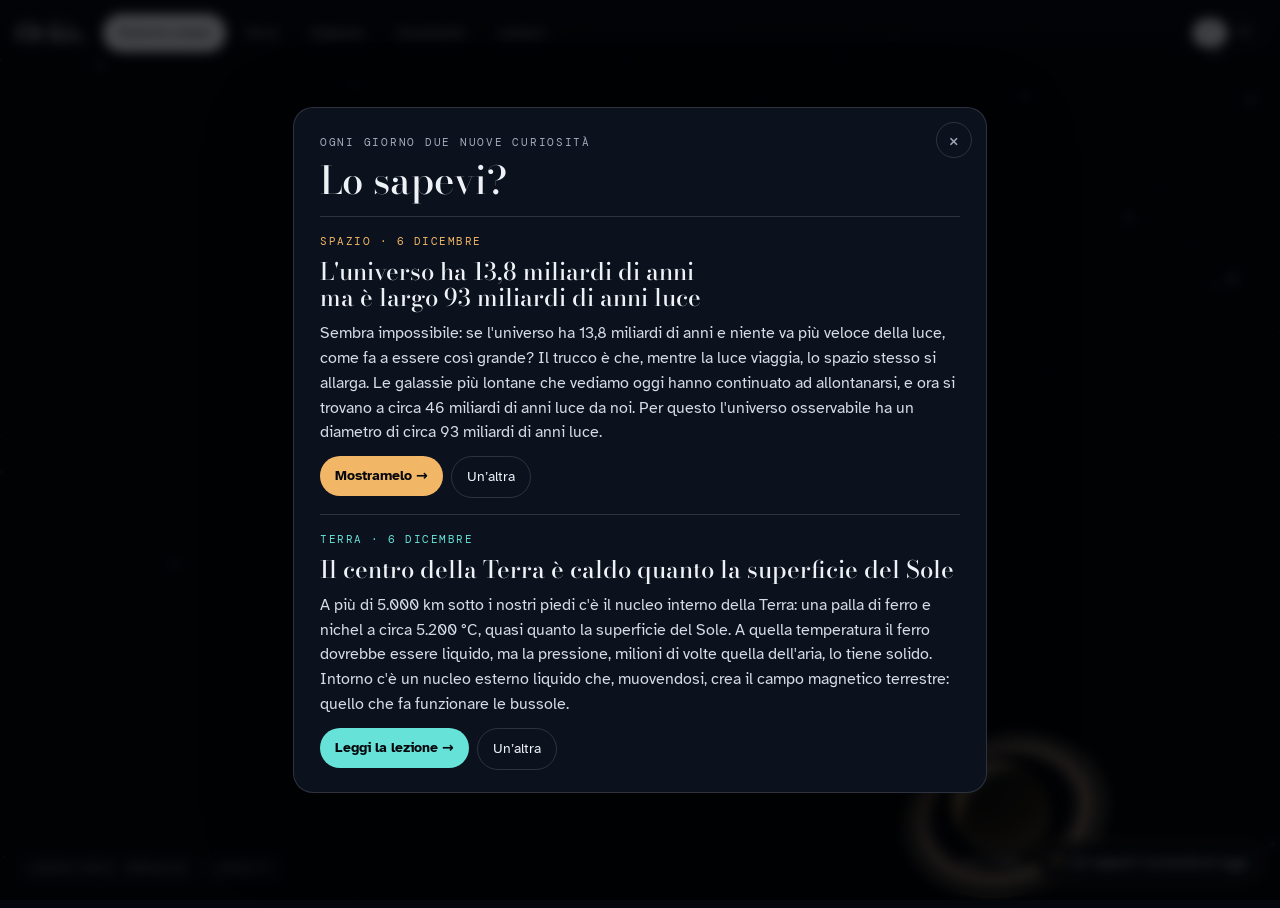
==== commit f717d384: "Pubblica le lezioni «E se fosse vero?» Co-Authored-By: Claude Opus 5.5 <noreply@anthropic.com> Claud" ====
--- a/index.html
+++ b/index.html
@@ -221,6 +221,7 @@
 .dive.ethiopia{--accent:#ffd27a;background:#2f4766}
 .dive.appalachians{--accent:#ffb35c;background:#34465c}
 .dive.atacama{--accent:#ffc38a;background:#1b2440}
+.dive.glaciers{--accent:#9fe3ff;background:#3a5a80}
 .zone-head{display:grid;gap:8px;padding:22px 0 18px;border-top:1px solid rgba(255,255,255,.28);max-width:62ch}
 .zone-head .range{font-family:var(--mono);font-size:.74rem;letter-spacing:.14em;text-transform:uppercase;color:var(--accent);font-variant-numeric:tabular-nums}
 .zone-head h2{font-family:var(--display);font-weight:500;font-size:clamp(2rem,5vw,3.2rem);line-height:1}
@@ -2171,6 +2172,102 @@
         prompt: "Photorealistic wildlife photograph of a marine otter (Lontra felina) resting on wet rocks covered in seaweed on the wave-battered Pacific coast of northern Chile: a small slender otter with dense dark brown fur, a pale throat, long whiskers, small round ears and a thick tapering tail, spray from a breaking wave behind, soft evening light.", style: "forest" }
     ]
   },
+  glaciers: {
+    scene: [{ fx: "ridges", from: -3500, to: -1800, fade: 200, rgb: "215,225,240" }, { fx: "clouds", from: -3500, to: -1500, fade: 200, a: 0.5 }, { fx: "wind", from: -3500, to: -2500, fade: 150, rgb: "255,255,255", a: 0.45 }, { fx: "snow", from: -3500, to: -1400, fade: 200, a: 0.8 }, { fx: "sparkle", from: -2400, to: -1100, fade: 150, a: 0.8 }, { fx: "leaves", from: -1200, to: -180, fade: 100, autumn: 1 }, { fx: "trunks", from: -1150, to: -220, fade: 100, rgb: "44,36,30" }, { fx: "mist", from: -320, to: 0, fade: 60, a: 0.45 }],
+    axis: "altitude", start: -3405, end: 25, px: 0.12, minGap: 70, maxGap: 480, water: true, waterTop: 0, waterLight: 0.5, soundTop: -300,
+    gauge: [{ l: { it: "Altitudine", en: "Altitude" }, k: "alt" }, { l: { it: "Ossigeno", en: "Oxygen" }, k: "oxy" }, { l: { it: "Fascia", en: "Belt" }, k: "zone" }],
+    where: { it: "Patagonia · i ghiacciai tra Argentina e Cile", en: "Patagonia · the glaciers between Argentina and Chile" },
+    eyebrow: { it: "Ghiacciai della Patagonia", en: "Patagonian glaciers" },
+    title: { it: "I ghiacciai <em>della Patagonia</em>", en: "The glaciers <em>of Patagonia</em>" },
+    lead: { it: "Qui c’è il campo di ghiaccio più grande dell’emisfero sud dopo l’Antartide. Dalle sue montagne di granito scendono decine di ghiacciai: alcuni finiscono in laghi turchesi, altri direttamente nel mare. Scendi dalla vetta del Fitz Roy, a 3.405 m, sul ghiaccio, nei boschi e fino sotto un fiordo del Pacifico. Lo strumento mostra l’altitudine e l’ossigeno.", en: "This is the largest ice field in the southern hemisphere after Antarctica. Dozens of glaciers flow down from its granite mountains: some end in turquoise lakes, others straight in the sea. Go down from the summit of Fitz Roy, 3,405 m, across the ice, through the forests and down beneath a Pacific fjord. The gauge shows the altitude and the oxygen." },
+    cue: { it: "Scorri per scendere", en: "Scroll to descend" },
+    note: { it: "Queste creature vivono in punti diversi della Patagonia, dai ghiacciai alla Terra del Fuoco: qui le trovi all’altitudine in cui si incontrano.", en: "These creatures live in different parts of Patagonia, from the glaciers to Tierra del Fuego: here you meet them at the altitude where they are found." },
+    stops: [[-3405, "#3a5a80"], [-2200, "#6f8fb0"], [-1200, "#4f6a5a"], [-700, "#5a3b2a"], [-200, "#3e5a63"], [0, "#2c5f6e"], [25, "#173f4a"]],
+    zones: [
+      { from: -3405, to: -1200, name: { it: "Le vette e il campo di ghiaccio", en: "The peaks and the ice field" }, range: { it: "1.200–3.405 m", en: "1,200–3,405 m" }, text: { it: "Picchi di granito e un mare di ghiaccio di più di 12.000 km², il più esteso dell’emisfero sud dopo l’Antartide. Quassù nevica quasi tutto l’anno e il vento è fortissimo.", en: "Granite peaks and a sea of ice of more than 12,000 km², the largest in the southern hemisphere after Antarctica. Up here it snows almost all year and the wind is ferocious." } },
+      { from: -1200, to: -200, name: { it: "I boschi di lenga", en: "The lenga forests" }, range: { it: "200–1.200 m", en: "200–1,200 m" }, text: { it: "Più in basso crescono boschi di lenga, un faggio del sud che d’autunno diventa rosso e arancione. Vicino ai ghiacciai gli alberi restano bassi e piegati dal vento.", en: "Further down grow forests of lenga, a southern beech that turns red and orange in autumn. Near the glaciers the trees stay low and bent by the wind." } },
+      { from: -200, to: 0, name: { it: "I laghi e i fiumi dei ghiacciai", en: "The glacial lakes and rivers" }, range: { it: "0–200 m", en: "0–200 m" }, text: { it: "I ghiacciai finiscono in laghi color turchese, pieni di iceberg, e in fiumi impetuosi. Il colore viene dalla polvere finissima di roccia macinata dal ghiaccio.", en: "The glaciers end in turquoise lakes full of icebergs, and in rushing rivers. The colour comes from fine rock dust ground up by the ice." } },
+      { from: 0, to: 25, name: { it: "Il fiordo", en: "The fjord" }, range: { it: "0–25 m sotto il mare", en: "0–25 m below the sea" }, text: { it: "Sul lato del Pacifico decine di ghiacciai arrivano fino al mare, dentro fiordi profondi. Sott’acqua crescono foreste di alghe giganti.", en: "On the Pacific side dozens of glaciers reach the sea, inside deep fjords. Underwater grow forests of giant kelp." } }
+    ],
+    marks: [
+      { d: -3405, text: { it: "La vetta del Fitz Roy: i Tehuelche la chiamavano Chaltén, «la montagna che fuma», per le nuvole sempre attaccate alla cima", en: "The summit of Fitz Roy: the Tehuelche called it Chaltén, ‘the smoking mountain’, for the clouds always clinging to its top" } },
+      { d: 0, text: { it: "Il livello del mare: qui il ghiaccio incontra l’oceano Pacifico", en: "Sea level: here the ice meets the Pacific Ocean" } }
+    ],
+    endTitle: { it: "Il fiordo, 25 m sotto il mare", en: "The fjord, 25 m below the sea" },
+    endText: { it: "I ghiacciai della Patagonia si stanno sciogliendo tra i più in fretta al mondo. Per decenni il Perito Moreno è rimasto quasi stabile: ogni tanto avanzava fino a chiudere un braccio del lago Argentino, finché l’acqua non rompeva il ghiaccio con un crollo spettacolare. Dal 2019, però, ha cominciato a ritirarsi anche lui.", en: "The glaciers of Patagonia are melting among the fastest in the world. For decades Perito Moreno stayed almost stable: every so often it advanced until it blocked off an arm of Lake Argentino, until the water broke through the ice with a spectacular collapse. Since 2019, though, it too has begun to retreat." },
+    creatures: [
+      { id: "redsnow", d: -2200, h: 350, name: { it: "Alga della neve rossa", en: "Red snow alga" }, sci: "Chlamydomonas nivalis",
+        range: { it: "neve dei ghiacciai e delle montagne, d’estate", en: "snow on glaciers and mountains, in summer" }, size: { it: "una sola cellula, invisibile a occhio nudo", en: "a single cell, invisible to the naked eye" },
+        text: { it: "Un’alga fatta di una sola cellula che vive dentro la neve. Quando sono miliardi, d’estate colorano la neve di rosa e di rosso: la chiamano «neve anguria».", en: "An alga made of a single cell that lives inside the snow. When there are billions of them, in summer they colour the snow pink and red: it is called ‘watermelon snow’." },
+        fact: { it: "Il rosso è una specie di crema solare: un pigmento che la protegge dai raggi ultravioletti fortissimi. Ma la neve rossa riflette meno luce e così si scioglie più in fretta. Nel 2019 il DNA ha mostrato che gran parte della neve rossa è fatta da un’alga diversa, ora chiamata Sanguina.", en: "The red is a kind of sunscreen: a pigment that protects it from the fierce ultraviolet rays. But red snow reflects less light and so melts faster. In 2019 DNA showed that most red snow is made by a different alga, now called Sanguina." },
+        prompt: "Photorealistic nature photograph of watermelon snow on a Patagonian glacier: patches of old summer snow stained pink and deep red by snow algae, footprints showing brighter red in the snow, granite peaks and blue ice behind, bright high-mountain light.", style: "forest" },
+      { id: "icedragon", d: -1300, h: 205, name: { it: "Drago della Patagonia", en: "Patagonian ice dragon" }, sci: "Andiperla willinki",
+        range: { it: "sui ghiacciai della Patagonia, in Cile e in Argentina", en: "on the glaciers of Patagonia, in Chile and Argentina" }, size: { it: "circa 1 cm, più le lunghe antenne", en: "about 1 cm, plus its long antennae" },
+        text: { it: "Un insetto scuro e senza ali che passa tutta la vita sul ghiaccio e non vive da nessun’altra parte. Di giorno gli adulti camminano sul ghiacciaio e nei suoi canaletti; i piccoli restano nelle pozze d’acqua gelida e salgono sul ghiaccio di notte.", en: "A dark, wingless insect that spends its whole life on the ice and lives nowhere else. By day the adults walk on the glacier and along its little channels; the young stay in pools of freezing water and climb onto the ice at night." },
+        fact: { it: "Fu descritto nel 1956 da esemplari trovati sul ghiacciaio Upsala, e per più di 60 anni è stato l’unico insetto conosciuto dei ghiacciai della Patagonia; nel 2019 sul Perito Moreno è stata scoperta una seconda specie, sua parente. Probabilmente mangia alghe microscopiche e minuscoli collemboli. In Cile è considerato in pericolo, perché i ghiacciai si ritirano.", en: "It was described in 1956 from specimens found on the Upsala Glacier, and for more than 60 years it was the only known insect of the Patagonian glaciers; in 2019 a second species, a relative, was discovered on Perito Moreno. It probably eats microscopic algae and tiny springtails. In Chile it is considered endangered, because the glaciers are retreating." },
+        prompt: "Photorealistic macro wildlife photograph of a Patagonian ice dragon (Andiperla willinki) walking on bright blue glacier ice: a small wingless dark brown-black stonefly about 1 cm long with a slender segmented body, long antennae, two tail filaments and long jointed legs, tiny meltwater channels and ice crystals around, cold daylight.", style: "forest" },
+      { id: "lenga", d: -1050, h: 30, name: { it: "Lenga", en: "Lenga beech" }, sci: "Nothofagus pumilio",
+        range: { it: "boschi della Patagonia, fino al limite degli alberi", en: "Patagonian forests, up to the tree line" }, size: { it: "albero alto; vicino ai ghiacci resta un cespuglio", en: "a tall tree; near the ice it stays a shrub" },
+        text: { it: "Un faggio del sud con piccole foglie dentellate, che forma i boschi che salgono più in alto sulle montagne della Patagonia. In basso diventa un albero alto; vicino ai ghiacci resta basso e piegato dal vento.", en: "A southern beech with small toothed leaves that forms the forests that climb highest on the mountains of Patagonia. Lower down it grows into a tall tree; near the ice it stays low and bent by the wind." },
+        fact: { it: "D’autunno le sue foglie diventano gialle, arancioni e rosso fuoco, e le montagne intorno ai ghiacciai sembrano incendiate. I suoi parenti, i faggi del sud, crescono anche in Nuova Zelanda e in Australia: un ricordo di quando i continenti del sud erano uniti.", en: "In autumn its leaves turn yellow, orange and fiery red, and the mountains around the glaciers seem to be on fire. Its relatives, the southern beeches, also grow in New Zealand and Australia: a memory of when the southern continents were joined." },
+        prompt: "Photorealistic nature photograph of a lenga beech forest (Nothofagus pumilio) in autumn below a glacier in Patagonia: gnarled trees with small toothed leaves turned golden yellow, orange and fiery red, a white glacier tongue and granite peaks behind, low clouds, soft light.", style: "forest" },
+      { id: "huemul", d: -950, h: 30, name: { it: "Huemul", en: "Huemul" }, sci: "Hippocamelus bisulcus",
+        range: { it: "boschi e pendii delle Ande del sud, in Cile e Argentina", en: "forests and slopes of the southern Andes, in Chile and Argentina" }, size: { it: "80–90 cm alla spalla", en: "80–90 cm at the shoulder" },
+        text: { it: "Un cervo robusto dal pelo grigio-bruno e folto, che vive tra i boschi e le rocce vicino ai ghiacciai. I maschi hanno corna corte, con due punte.", en: "A sturdy deer with thick grey-brown fur that lives among the forests and rocks near the glaciers. The males have short antlers with two points." },
+        fact: { it: "È sullo stemma del Cile, insieme al condor. Ma ne restano meno di 2.000, e nel 2006 il Cile lo ha dichiarato monumento naturale per proteggerlo.", en: "It is on Chile’s coat of arms, together with the condor. But fewer than 2,000 are left, and in 2006 Chile declared it a natural monument to protect it." },
+        prompt: "Photorealistic wildlife photograph of a male huemul (Hippocamelus bisulcus) standing among lenga trees and rocks near a glacier in Patagonia: a stocky deer with thick grey-brown fur, a black face mask curving into a long heart shape between the eyes, large ears and short two-pronged antlers, soft overcast light.", style: "forest" },
+      { id: "magwoodpecker", d: -850, h: 0, name: { it: "Picchio di Magellano", en: "Magellanic woodpecker" }, sci: "Campephilus magellanicus",
+        range: { it: "boschi di faggi del sud, dal Cile alla Terra del Fuoco", en: "southern beech forests, from Chile to Tierra del Fuego" }, size: { it: "36–45 cm", en: "36–45 cm" },
+        text: { it: "Il picchio più grande del Sud America: tutto nero, con una cresta. Il maschio ha la testa rosso fuoco, la femmina ha solo un po’ di rosso alla base del becco.", en: "The largest woodpecker in South America: all black, with a crest. The male has a fiery red head; the female has just a little red at the base of her bill." },
+        fact: { it: "Si riconosce dal suono: batte sul tronco due colpi rapidi, «ta-dap», che si sentono da lontano. È parente del picchio dal becco d’avorio degli Stati Uniti, che forse non esiste più.", en: "You can tell it by its sound: it raps the trunk twice in quick succession, ‘ta-dap’, which can be heard from far away. It is a relative of the ivory-billed woodpecker of the United States, which may no longer exist." },
+        prompt: "Photorealistic wildlife photograph of a male Magellanic woodpecker (Campephilus magellanicus) clinging to a mossy lenga trunk in a Patagonian forest: a large black woodpecker with white wing patches, a curly crest and an entirely bright crimson-red head, a strong grey bill, wood chips flying, soft forest light.", style: "forest" },
+      { id: "darwinfungus", d: -750, h: 30, name: { it: "Fungo di Darwin", en: "Darwin’s fungus" }, sci: "Cyttaria darwinii",
+        range: { it: "solo sui faggi del sud della Patagonia e della Terra del Fuoco", en: "only on the southern beeches of Patagonia and Tierra del Fuego" }, size: { it: "palline di 2–5 cm", en: "balls 2–5 cm across" },
+        text: { it: "Palline gialle o arancioni, grandi come palline da golf, che spuntano a grappoli dai rami dei faggi del sud. Il fungo vive dentro il legno e fa crescere dei nodi sui rami.", en: "Yellow or orange balls the size of golf balls that sprout in clusters from the branches of southern beeches. The fungus lives inside the wood and makes knots grow on the branches." },
+        fact: { it: "Prende il nome da Charles Darwin, che lo raccolse in Terra del Fuoco durante il viaggio della Beagle. Darwin scrisse che le donne e i bambini della Terra del Fuoco lo raccoglievano in grandi quantità e lo mangiavano crudo: ha un sapore un po’ dolce. Lo chiamano anche «pan de indio».", en: "It is named after Charles Darwin, who collected it in Tierra del Fuego during the voyage of the Beagle. Darwin wrote that the women and children of Tierra del Fuego gathered it in large quantities and ate it raw: it tastes slightly sweet. It is also called ‘pan de indio’." },
+        prompt: "Photorealistic nature photograph of Darwin’s fungus (Cyttaria darwinii) growing on a southern beech branch in Tierra del Fuego: clusters of round pale yellow to orange golf-ball-like fruiting bodies covered in honeycomb pits, sprouting from a swollen woody gall on a mossy branch, misty forest behind, soft light.", style: "forest" },
+      { id: "austroparakeet", d: -650, h: 120, name: { it: "Parrocchetto australe", en: "Austral parakeet" }, sci: "Enicognathus ferrugineus",
+        range: { it: "boschi di faggi del sud, fino alla Terra del Fuoco", en: "southern beech forests, as far as Tierra del Fuego" }, size: { it: "28–36 cm", en: "28–36 cm" },
+        text: { it: "Un pappagallo verde con la coda rossiccia che vive nei boschi freddi della Patagonia, anche sotto la neve. Mangia semi, frutti, bacche e gemme.", en: "A green parrot with a reddish tail that lives in the cold forests of Patagonia, even under snow. It eats seeds, fruit, berries and buds." },
+        fact: { it: "È il pappagallo che vive più a sud nel mondo: arriva quasi fino a Capo Horn, dove d’inverno nevica e gela.", en: "It is the southernmost parrot in the world: it reaches almost to Cape Horn, where it snows and freezes in winter." },
+        prompt: "Photorealistic wildlife photograph of an austral parakeet (Enicognathus ferrugineus) perched on a snowy lenga branch in Patagonia: a medium-sized parrot with dark green barred plumage, a dull red patch on its belly and a long reddish-brown tail, a short grey bill, falling snowflakes, soft winter light.", style: "forest" },
+      { id: "puma", d: -550, h: 35, name: { it: "Puma", en: "Puma" }, sci: "Puma concolor",
+        range: { it: "dal Canada fino alla punta della Patagonia", en: "from Canada to the tip of Patagonia" }, size: { it: "fino a circa 2,4 m, coda compresa", en: "up to about 2.4 m, tail included" },
+        text: { it: "Un grande felino dal pelo color sabbia. In Patagonia caccia soprattutto i guanachi, ma in due parchi nazionali della costa mangia perfino i pinguini di Magellano.", en: "A big sand-coloured cat. In Patagonia it mostly hunts guanacos, but in two coastal national parks it even eats Magellanic penguins." },
+        fact: { it: "Tra i mammiferi selvatici terrestri delle Americhe, è quello che vive nell’area più grande: dal Canada fino alla punta della Patagonia. E non ruggisce: miagola, fischia e fa le fusa.", en: "Of all the wild land mammals of the Americas, it lives across the largest area: from Canada to the tip of Patagonia. And it doesn’t roar: it mews, whistles and purrs." },
+        prompt: "Photorealistic wildlife photograph of a female puma (Puma concolor) and her cub resting together on a snowy rocky slope in Torres del Paine, Patagonia: a large tawny cat with a pale muzzle, dark-tipped ears and tail, the cub with faint spots, granite towers and clouds behind, soft winter light.", style: "forest" },
+      { id: "firecrown", d: -450, h: 15, name: { it: "Colibrì dalla corona di fuoco", en: "Green-backed firecrown" }, sci: "Sephanoides sephaniodes",
+        range: { it: "Cile e Argentina, fino alla punta del Sud America", en: "Chile and Argentina, to the southern tip of South America" }, size: { it: "10–10,5 cm", en: "10–10.5 cm" },
+        text: { it: "Un piccolo colibrì verde; il maschio ha sulla testa una corona che brilla di rosso e d’oro quando la luce la colpisce.", en: "A small green hummingbird; the male has a crown on his head that flashes red and gold when the light catches it." },
+        fact: { it: "Vive fino alla punta del Sud America. D’inverno molti volano verso le pianure dell’Argentina, fino alla costa dell’Atlantico, e in primavera tornano a fare il nido nei boschi del sud. Una piccola famiglia vive anche sulle isole Juan Fernández, in mezzo al Pacifico.", en: "It lives as far as the southern tip of South America. In winter many fly to the plains of Argentina, as far as the Atlantic coast, and in spring they come back to nest in the southern forests. A small population also lives on the Juan Fernández Islands, out in the Pacific." },
+        prompt: "Photorealistic wildlife photograph of a male green-backed firecrown hummingbird (Sephanoides sephaniodes) perched on a thin branch in a Patagonian forest: a tiny bronze-green hummingbird with a speckled pale throat and a shining iridescent red-and-gold crown, a short straight black bill, red flowers blurred behind, soft light.", style: "forest" },
+      { id: "calafate", d: -300, h: 50, name: { it: "Calafate", en: "Calafate" }, sci: "Berberis microphylla",
+        range: { it: "steppe e margini dei boschi della Patagonia", en: "steppes and forest edges of Patagonia" }, size: { it: "arbusto spinoso alto di solito 1–1,5 m", en: "a thorny shrub, usually 1–1.5 m tall" },
+        text: { it: "Un arbusto spinoso con tanti piccoli fiori gialli e bacche blu scuro, quasi nere. Le bacche si mangiano fresche o in marmellata.", en: "A thorny shrub with lots of small yellow flowers and dark blue, almost black berries. The berries are eaten fresh or as jam." },
+        fact: { it: "In Patagonia si dice che chi mangia il calafate tornerà sempre in Patagonia. La città di El Calafate, porta dei ghiacciai, ha preso il nome da questo arbusto.", en: "In Patagonia they say that whoever eats calafate will always come back to Patagonia. The town of El Calafate, gateway to the glaciers, is named after this shrub." },
+        prompt: "Photorealistic nature photograph of a calafate shrub (Berberis microphylla) on the Patagonian steppe: a thorny bush with small leathery leaves, clusters of round dark blue-purple berries with a pale bloom, a few small yellow flowers, a turquoise glacial lake and snowy mountains behind, bright light.", style: "forest" },
+      { id: "torrentduck", d: -150, h: 0, name: { it: "Anatra dei torrenti", en: "Torrent duck" }, sci: "Merganetta armata",
+        range: { it: "fiumi impetuosi lungo tutte le Ande, fino alla Patagonia", en: "rushing rivers all along the Andes, down to Patagonia" }, size: { it: "43–46 cm", en: "43–46 cm" },
+        text: { it: "Un’anatra che vive nelle rapide più forti, dove quasi nessun’altra anatra resisterebbe. Il maschio ha la testa a strisce bianche e nere e il becco rosso; la femmina ha la pancia arancione.", en: "A duck that lives in the strongest rapids, where almost no other duck could survive. The male has a black-and-white striped head and a red bill; the female has an orange belly." },
+        fact: { it: "Si tuffa anche nell’acqua bianca delle rapide e cerca sott’acqua, tra i sassi del fondo, piccoli animali come le larve degli insetti. Unghie forti e una lunga coda rigida la aiutano a restare aggrappata ai massi nella corrente.", en: "It dives even into the white water of the rapids and searches underwater, among the stones on the bottom, for small animals such as insect larvae. Strong claws and a long stiff tail help it cling to the boulders in the current." },
+        prompt: "Photorealistic wildlife photograph of a male torrent duck (Merganetta armata) standing on a wet boulder in a foaming glacial river in Patagonia: a slender duck with a bold black-and-white striped head and neck, a bright red bill, dark streaked body, red feet and a long stiff tail, white rapids around, soft light.", style: "forest" },
+      { id: "huillin", d: -40, h: 30, name: { it: "Huillín, la lontra del sud", en: "Southern river otter (huillín)" }, sci: "Lontra provocax",
+        range: { it: "fiumi, laghi e fiordi del sud del Cile e dell’Argentina", en: "rivers, lakes and fjords of southern Chile and Argentina" }, size: { it: "fino a circa 1,1 m, coda compresa", en: "up to about 1.1 m, tail included" },
+        text: { it: "Una lontra scura che vive nei fiumi, nei laghi e nei fiordi della Patagonia, e caccia sott’acqua pesci, piccoli granchi, gamberi e molluschi.", en: "A dark otter that lives in the rivers, lakes and fjords of Patagonia and hunts fish, small crabs, crayfish and molluscs underwater." },
+        fact: { it: "Per decenni è stata cacciata per la sua pelliccia, e oggi è in pericolo di estinzione: la minacciano le dighe, le strade e i fiumi trasformati in canali.", en: "For decades it was hunted for its fur, and today it is endangered: it is threatened by dams, roads and rivers turned into canals." },
+        prompt: "Photorealistic wildlife photograph of a southern river otter (Lontra provocax) climbing onto a mossy rock at the edge of a Patagonian fjord: a sleek otter with dense dark brown fur, a paler throat, long whiskers, small ears and a thick tapering tail, cold green water and kelp behind, soft overcast light.", style: "forest" },
+      { id: "magpenguin", d: 2, h: 210, name: { it: "Pinguino di Magellano", en: "Magellanic penguin" }, sci: "Spheniscus magellanicus",
+        range: { it: "coste e fiordi della Patagonia", en: "coasts and fjords of Patagonia" }, size: { it: "61–76 cm", en: "61–76 cm" },
+        text: { it: "Un pinguino con due strisce nere sul petto che nidifica sulle coste e nei fiordi della Patagonia, in tane scavate nel terreno o sotto i cespugli.", en: "A penguin with two black bands across its chest that nests on the coasts and in the fjords of Patagonia, in burrows dug in the ground or under bushes." },
+        fact: { it: "Dopo la stagione dei piccoli parte per un lungo viaggio verso nord: d’inverno nuota fino alle coste del Brasile, a migliaia di chilometri, e in primavera torna allo stesso nido e allo stesso compagno.", en: "After the breeding season it sets off on a long journey north: in winter it swims as far as the coast of Brazil, thousands of kilometres away, and in spring it returns to the same nest and the same partner." },
+        prompt: "Photorealistic underwater wildlife photograph of a Magellanic penguin (Spheniscus magellanicus) swimming just below the surface of a cold green Patagonian fjord: a penguin with a black back, white front with two black bands across the chest and a white stripe curving from the eye around the face, silver bubbles trailing, light rays from above.", style: "water" },
+      { id: "kelp", d: 12, h: 45, name: { it: "Alga gigante", en: "Giant kelp" }, sci: "Macrocystis pyrifera",
+        range: { it: "acque fredde e limpide, dai fiordi della Patagonia alla California", en: "cold clear waters, from the Patagonian fjords to California" }, size: { it: "lunga anche più di 30 m", en: "can be over 30 m long" },
+        text: { it: "Un’alga bruna altissima che si attacca alle rocce del fondo e sale fino alla superficie, tenuta su da piccole palline piene d’aria. Forma vere foreste sottomarine, piene di pesci, granchi e ricci.", en: "A very tall brown seaweed that anchors to the rocks on the bottom and rises to the surface, held up by little air-filled floats. It forms real underwater forests, full of fish, crabs and sea urchins." },
+        fact: { it: "Darwin, che le esplorò durante il viaggio della Beagle, scrisse che poteva paragonarle solo alle foreste tropicali sulla terra, tanto erano piene di vita. Nei momenti migliori l’alga gigante cresce di decine di centimetri al giorno.", en: "Darwin, who explored them during the voyage of the Beagle, wrote that he could compare them only with the tropical forests on land, so full of life were they. At its best, giant kelp grows tens of centimetres a day." },
+        prompt: "Photorealistic underwater photograph of a giant kelp forest (Macrocystis pyrifera) in the Beagle Channel near Ushuaia, Patagonia: tall golden-brown kelp fronds with small gas-filled floats rising from the rocky bottom to the surface, sunbeams streaming down through the canopy, a few small fish, cold green-blue water.", style: "water" }
+    ]
+  },
 };
 const STYLE_OF = { ocean: OCEAN_STYLE, surface: SURFACE_STYLE, forest: FOREST_STYLE, water: WATER_STYLE, reef: REEF_STYLE, micro: MICRO_STYLE };
 
@@ -2411,6 +2508,20 @@
 // Real photos of creatures, all with licences that allow reuse: author, licence and where the original is.
 // lic: CC0 or PD (public domain, e.g. NOAA) need no credit, but we give it anyway; CC BY and CC BY-SA require it.
 const CREATURE_PHOTOS = {
+  redsnow: {"by": "John G. Phillips", "lic": "CC BY", "url": "https://www.inaturalist.org/photos/48749439", "shows": {"it": "neve rossa fotografata nel Montana, negli Stati Uniti", "en": "red snow photographed in Montana, USA"}},
+  icedragon: {"by": "Constanza Vargas Villegas", "lic": "CC BY", "url": "https://www.inaturalist.org/photos/354019787"},
+  lenga: {"by": "Darío De la Fuente", "lic": "CC BY", "url": "https://www.inaturalist.org/photos/210735761"},
+  huemul: {"by": "Philipp Pavelka", "lic": "CC BY", "url": "https://www.inaturalist.org/photos/27595081"},
+  magwoodpecker: {"by": "Pablo", "lic": "CC BY", "url": "https://www.inaturalist.org/photos/129232580"},
+  darwinfungus: {"by": "Santiago Martín-Bravo", "lic": "CC BY", "url": "https://www.inaturalist.org/photos/181840131"},
+  austroparakeet: {"by": "Frank Dietze", "lic": "CC BY", "url": "https://www.inaturalist.org/photos/479162576"},
+  puma: {"by": "Darío De la Fuente", "lic": "CC BY", "url": "https://www.inaturalist.org/photos/210735004"},
+  firecrown: {"by": "Julia Ariadna", "lic": "CC0", "url": "https://www.inaturalist.org/photos/488843197"},
+  calafate: {"by": "María Regina Silva", "lic": "CC BY", "url": "https://www.inaturalist.org/photos/164469317"},
+  torrentduck: {"by": "Nicolas Olejnik", "lic": "CC BY", "url": "https://www.inaturalist.org/photos/30749577", "shows": {"it": "un maschio della sottospecie del nord dell’Argentina, fotografato a Jujuy", "en": "a male of the northern Argentine subspecies, photographed in Jujuy"}},
+  huillin: {"by": "Henrik Kibak", "lic": "CC BY", "url": "https://www.inaturalist.org/photos/73250025"},
+  magpenguin: {"by": "Charlotte Kirchner", "lic": "CC BY", "url": "https://www.inaturalist.org/photos/594752600", "shows": {"it": "un pinguino di Magellano fotografato nelle isole Falkland", "en": "a Magellanic penguin photographed in the Falkland Islands"}},
+  kelp: {"by": "Gonzalo Bravo", "lic": "CC BY", "url": "https://www.inaturalist.org/photos/671118844"},
   jamesflamingo: {"by": "ignacio_diaz05", "lic": "CC BY", "url": "https://www.inaturalist.org/photos/456201017"},
   hornedcoot: {"by": "Jan Ebr & Ivana Ebrová", "lic": "CC BY", "url": "https://www.inaturalist.org/photos/117475270"},
   llareta: {"by": "Matt Berger", "lic": "CC BY", "url": "https://www.inaturalist.org/photos/57479998"},
@@ -2527,7 +2638,7 @@
   uakari: {"by": "Thiago Bicudo", "lic": "CC BY", "url": "https://www.inaturalist.org/photos/278826311"},
   xeno: {"by": "NOAA Ocean Exploration, 2026 American Samoa ROV + Mapping Exploration", "lic": "PD", "url": "https://oceanexplorer.noaa.gov/wp-content/uploads/2026/09/ex2606-dive04-xenophyophore.jpg"}
 };
-const IMAGES = { acropora: "img/acropora.webp", addax: "img/addax.webp", adelie: "img/adelie.webp", andeancat: "img/andeancat.webp", apollo: "img/apollo.webp", arcticfox: "img/arcticfox.webp", arctichare: "img/arctichare.webp", arcticwolf: "img/arcticwolf.webp", atacamatoad: "img/atacamatoad.webp", ayeaye: "img/ayeaye.webp", balemonkey: "img/balemonkey.webp", barreleye: "img/barreleye.webp", benguelajelly: "img/benguelajelly.webp", birchmouse: "img/birchmouse.webp", birdwing: "img/birdwing.webp", blackbear: "img/blackbear.webp", bluegoose: "img/bluegoose.webp", boxturtle: "img/boxturtle.webp", brookesia: "img/brookesia.webp", brooktrout: "img/brooktrout.webp", brownhyena: "img/brownhyena.webp", bulletant: "img/bulletant.webp", bumphead: "img/bumphead.webp", bumpysnail: "img/bumpysnail.webp", caecilian: "img/caecilian.webp", casper: "img/casper.webp", chiton: "img/chiton.webp", cleaner: "img/cleaner.webp", condor: "img/condor.webp", copiapoa: "img/copiapoa.webp", cordyceps: "img/cordyceps.webp", cots: "img/cots.webp", crabeater: "img/crabeater.webp", culpeo: "img/culpeo.webp", dancingfrog: "img/dancingfrog.webp", desertrose: "img/desertrose.webp", draco: "img/draco.webp", dumbo: "img/dumbo.webp", elk: "img/elk.webp", emperor: "img/emperor.webp", epaulette: "img/epaulette.webp", ethwolf: "img/ethwolf.webp", fairytern: "img/fairytern.webp", fennec: "img/fennec.webp", flashlight: "img/flashlight.webp", flyingsquirrel: "img/flyingsquirrel.webp", fogbeetle: "img/fogbeetle.webp", foglichen: "img/foglichen.webp", fossa: "img/fossa.webp", fraserfir: "img/fraserfir.webp", frigate: "img/frigate.webp", fulgora: "img/fulgora.webp", furseal: "img/furseal.webp", garraleon: "img/garraleon.webp", gelada: "img/gelada.webp", giantclam: "img/giantclam.webp", giantlobelia: "img/giantlobelia.webp", giantrat: "img/giantrat.webp", giantsquirrel: "img/giantsquirrel.webp", gigantactis: "img/gigantactis.webp", glassfrog: "img/glassfrog.webp", glaucus: "img/glaucus.webp", glidingfrog: "img/glidingfrog.webp", goldenmole: "img/goldenmole.webp", goliath: "img/goliath.webp", greenturtle: "img/greenturtle.webp", groundsquirrel: "img/groundsquirrel.webp", harpy: "img/harpy.webp", heaviside: "img/heaviside.webp", hellbender: "img/hellbender.webp", helmetvanga: "img/helmetvanga.webp", himbear: "img/himbear.webp", hirondellea: "img/hirondellea.webp", hoatzin: "img/hoatzin.webp", hoiho: "img/hoiho.webp", hornbill: "img/hornbill.webp", hornedcoot: "img/hornedcoot.webp", hornedviper: "img/hornedviper.webp", humboldtpenguin: "img/humboldtpenguin.webp", icefish: "img/icefish.webp", ilipika: "img/ilipika.webp", indri: "img/indri.webp", irukandji: "img/irukandji.webp", ivorygull: "img/ivorygull.webp", jackolantern: "img/jackolantern.webp", jamesflamingo: "img/jamesflamingo.webp", jerboa: "img/jerboa.webp", jumpspider: "img/jumpspider.webp", kaalinga: "img/kaalinga.webp", kaka: "img/kaka.webp", kakapo: "img/kakapo.webp", kaki: "img/kaki.webp", kea: "img/kea.webp", kinkajou: "img/kinkajou.webp", kosso: "img/kosso.webp", krill: "img/krill.webp", kurinji: "img/kurinji.webp", ladyslipper: "img/ladyslipper.webp", lammergeier: "img/lammergeier.webp", leafcutter: "img/leafcutter.webp", leafmouse: "img/leafmouse.webp", lemming: "img/lemming.webp", liolaemus: "img/liolaemus.webp", liontail: "img/liontail.webp", llareta: "img/llareta.webp", lunamoth: "img/lunamoth.webp", mantis: "img/mantis.webp", marineotter: "img/marineotter.webp", mesite: "img/mesite.webp", midge: "img/midge.webp", molevole: "img/molevole.webp", monal: "img/monal.webp", mouselemur: "img/mouselemur.webp", mtnfinch: "img/mtnfinch.webp", mtnyala: "img/mtnyala.webp", muskox: "img/muskox.webp", namaquacham: "img/namaquacham.webp", nautilus: "img/nautilus.webp", nflyingsquirrel: "img/nflyingsquirrel.webp", niltahr: "img/niltahr.webp", paragehyra: "img/paragehyra.webp", pardosa: "img/pardosa.webp", patadeguanaco: "img/patadeguanaco.webp", pearlfish: "img/pearlfish.webp", pelican: "img/pelican.webp", phantom: "img/phantom.webp", pitviper: "img/pitviper.webp", pochard: "img/pochard.webp", ptarmigan: "img/ptarmigan.webp", purplefrog: "img/purplefrog.webp", pygmyseahorse: "img/pygmyseahorse.webp", redcheek: "img/redcheek.webp", redpanda: "img/redpanda.webp", rootrat: "img/rootrat.webp", roylepika: "img/roylepika.webp", ruspoli: "img/ruspoli.webp", sandcat: "img/sandcat.webp", sandfish: "img/sandfish.webp", sandfox: "img/sandfox.webp", sapphirina: "img/sapphirina.webp", seapig: "img/seapig.webp", seasnake: "img/seasnake.webp", sholakili: "img/sholakili.webp", shorttailbat: "img/shorttailbat.webp", shovelsnout: "img/shovelsnout.webp", sidewinder: "img/sidewinder.webp", silverant: "img/silverant.webp", silverfish: "img/silverfish.webp", skua: "img/skua.webp", slothmoth: "img/slothmoth.webp", snailfish: "img/snailfish.webp", snowbunting: "img/snowbunting.webp", snowcock: "img/snowcock.webp", snowleopard: "img/snowleopard.webp", snowpetrel: "img/snowpetrel.webp", snowyowl: "img/snowyowl.webp", somaliostrich: "img/somaliostrich.webp", specbear: "img/specbear.webp", suri: "img/suri.webp", syncfirefly: "img/syncfirefly.webp", tahr: "img/tahr.webp", takahe: "img/takahe.webp", tamarugo: "img/tamarugo.webp", thickraven: "img/thickraven.webp", tillandsia: "img/tillandsia.webp", titicacafrog: "img/titicacafrog.webp", tragopan: "img/tragopan.webp", tripod: "img/tripod.webp", tsquirrel: "img/tsquirrel.webp", tuatara: "img/tuatara.webp", uakari: "img/uakari.webp", vampire: "img/vampire.webp", vicuna: "img/vicuna.webp", viscacha: "img/viscacha.webp", walia: "img/walia.webp", webfoot: "img/webfoot.webp", weddell: "img/weddell.webp", welwitschia: "img/welwitschia.webp", wheelspider: "img/wheelspider.webp", whitelady: "img/whitelady.webp", xeno: "img/xeno.webp", xmastree: "img/xmastree.webp", yeti: "img/yeti.webp" };
+const IMAGES = { acropora: "img/acropora.webp", addax: "img/addax.webp", adelie: "img/adelie.webp", andeancat: "img/andeancat.webp", apollo: "img/apollo.webp", arcticfox: "img/arcticfox.webp", arctichare: "img/arctichare.webp", arcticwolf: "img/arcticwolf.webp", atacamatoad: "img/atacamatoad.webp", austroparakeet: "img/austroparakeet.webp", ayeaye: "img/ayeaye.webp", balemonkey: "img/balemonkey.webp", barreleye: "img/barreleye.webp", benguelajelly: "img/benguelajelly.webp", birchmouse: "img/birchmouse.webp", birdwing: "img/birdwing.webp", blackbear: "img/blackbear.webp", bluegoose: "img/bluegoose.webp", boxturtle: "img/boxturtle.webp", brookesia: "img/brookesia.webp", brooktrout: "img/brooktrout.webp", brownhyena: "img/brownhyena.webp", bulletant: "img/bulletant.webp", bumphead: "img/bumphead.webp", bumpysnail: "img/bumpysnail.webp", caecilian: "img/caecilian.webp", calafate: "img/calafate.webp", casper: "img/casper.webp", chiton: "img/chiton.webp", cleaner: "img/cleaner.webp", condor: "img/condor.webp", copiapoa: "img/copiapoa.webp", cordyceps: "img/cordyceps.webp", cots: "img/cots.webp", crabeater: "img/crabeater.webp", culpeo: "img/culpeo.webp", dancingfrog: "img/dancingfrog.webp", darwinfungus: "img/darwinfungus.webp", desertrose: "img/desertrose.webp", draco: "img/draco.webp", dumbo: "img/dumbo.webp", elk: "img/elk.webp", emperor: "img/emperor.webp", epaulette: "img/epaulette.webp", ethwolf: "img/ethwolf.webp", fairytern: "img/fairytern.webp", fennec: "img/fennec.webp", firecrown: "img/firecrown.webp", flashlight: "img/flashlight.webp", flyingsquirrel: "img/flyingsquirrel.webp", fogbeetle: "img/fogbeetle.webp", foglichen: "img/foglichen.webp", fossa: "img/fossa.webp", fraserfir: "img/fraserfir.webp", frigate: "img/frigate.webp", fulgora: "img/fulgora.webp", furseal: "img/furseal.webp", garraleon: "img/garraleon.webp", gelada: "img/gelada.webp", giantclam: "img/giantclam.webp", giantlobelia: "img/giantlobelia.webp", giantrat: "img/giantrat.webp", giantsquirrel: "img/giantsquirrel.webp", gigantactis: "img/gigantactis.webp", glassfrog: "img/glassfrog.webp", glaucus: "img/glaucus.webp", glidingfrog: "img/glidingfrog.webp", goldenmole: "img/goldenmole.webp", goliath: "img/goliath.webp", greenturtle: "img/greenturtle.webp", groundsquirrel: "img/groundsquirrel.webp", harpy: "img/harpy.webp", heaviside: "img/heaviside.webp", hellbender: "img/hellbender.webp", helmetvanga: "img/helmetvanga.webp", himbear: "img/himbear.webp", hirondellea: "img/hirondellea.webp", hoatzin: "img/hoatzin.webp", hoiho: "img/hoiho.webp", hornbill: "img/hornbill.webp", hornedcoot: "img/hornedcoot.webp", hornedviper: "img/hornedviper.webp", huemul: "img/huemul.webp", huillin: "img/huillin.webp", humboldtpenguin: "img/humboldtpenguin.webp", icedragon: "img/icedragon.webp", icefish: "img/icefish.webp", ilipika: "img/ilipika.webp", indri: "img/indri.webp", irukandji: "img/irukandji.webp", ivorygull: "img/ivorygull.webp", jackolantern: "img/jackolantern.webp", jamesflamingo: "img/jamesflamingo.webp", jerboa: "img/jerboa.webp", jumpspider: "img/jumpspider.webp", kaalinga: "img/kaalinga.webp", kaka: "img/kaka.webp", kakapo: "img/kakapo.webp", kaki: "img/kaki.webp", kea: "img/kea.webp", kelp: "img/kelp.webp", kinkajou: "img/kinkajou.webp", kosso: "img/kosso.webp", krill: "img/krill.webp", kurinji: "img/kurinji.webp", ladyslipper: "img/ladyslipper.webp", lammergeier: "img/lammergeier.webp", leafcutter: "img/leafcutter.webp", leafmouse: "img/leafmouse.webp", lemming: "img/lemming.webp", lenga: "img/lenga.webp", liolaemus: "img/liolaemus.webp", liontail: "img/liontail.webp", llareta: "img/llareta.webp", lunamoth: "img/lunamoth.webp", magpenguin: "img/magpenguin.webp", magwoodpecker: "img/magwoodpecker.webp", mantis: "img/mantis.webp", marineotter: "img/marineotter.webp", mesite: "img/mesite.webp", midge: "img/midge.webp", molevole: "img/molevole.webp", monal: "img/monal.webp", mouselemur: "img/mouselemur.webp", mtnfinch: "img/mtnfinch.webp", mtnyala: "img/mtnyala.webp", muskox: "img/muskox.webp", namaquacham: "img/namaquacham.webp", nautilus: "img/nautilus.webp", nflyingsquirrel: "img/nflyingsquirrel.webp", niltahr: "img/niltahr.webp", paragehyra: "img/paragehyra.webp", pardosa: "img/pardosa.webp", patadeguanaco: "img/patadeguanaco.webp", pearlfish: "img/pearlfish.webp", pelican: "img/pelican.webp", phantom: "img/phantom.webp", pitviper: "img/pitviper.webp", pochard: "img/pochard.webp", ptarmigan: "img/ptarmigan.webp", puma: "img/puma.webp", purplefrog: "img/purplefrog.webp", pygmyseahorse: "img/pygmyseahorse.webp", redcheek: "img/redcheek.webp", redpanda: "img/redpanda.webp", redsnow: "img/redsnow.webp", rootrat: "img/rootrat.webp", roylepika: "img/roylepika.webp", ruspoli: "img/ruspoli.webp", sandcat: "img/sandcat.webp", sandfish: "img/sandfish.webp", sandfox: "img/sandfox.webp", sapphirina: "img/sapphirina.webp", seapig: "img/seapig.webp", seasnake: "img/seasnake.webp", sholakili: "img/sholakili.webp", shorttailbat: "img/shorttailbat.webp", shovelsnout: "img/shovelsnout.webp", sidewinder: "img/sidewinder.webp", silverant: "img/silverant.webp", silverfish: "img/silverfish.webp", skua: "img/skua.webp", slothmoth: "img/slothmoth.webp", snailfish: "img/snailfish.webp", snowbunting: "img/snowbunting.webp", snowcock: "img/snowcock.webp", snowleopard: "img/snowleopard.webp", snowpetrel: "img/snowpetrel.webp", snowyowl: "img/snowyowl.webp", somaliostrich: "img/somaliostrich.webp", specbear: "img/specbear.webp", suri: "img/suri.webp", syncfirefly: "img/syncfirefly.webp", tahr: "img/tahr.webp", takahe: "img/takahe.webp", tamarugo: "img/tamarugo.webp", thickraven: "img/thickraven.webp", tillandsia: "img/tillandsia.webp", titicacafrog: "img/titicacafrog.webp", torrentduck: "img/torrentduck.webp", tragopan: "img/tragopan.webp", tripod: "img/tripod.webp", tsquirrel: "img/tsquirrel.webp", tuatara: "img/tuatara.webp", uakari: "img/uakari.webp", vampire: "img/vampire.webp", vicuna: "img/vicuna.webp", viscacha: "img/viscacha.webp", walia: "img/walia.webp", webfoot: "img/webfoot.webp", weddell: "img/weddell.webp", welwitschia: "img/welwitschia.webp", wheelspider: "img/wheelspider.webp", whitelady: "img/whitelady.webp", xeno: "img/xeno.webp", xmastree: "img/xmastree.webp", yeti: "img/yeti.webp" };
 
 /* =========================================================
    EARTH HOTSPOTS
@@ -2545,7 +2656,7 @@
   { id: "tianshan", lat: 42.3, lon: 80.0, active: true, color: 0xc9d9a8, name: { it: "Tian Shan", en: "Tian Shan" } },
   { id: "appalachians", lat: 35.6, lon: -83.5, active: true, color: 0xd9534f, name: { it: "Appalachi", en: "Appalachians" } },
   { id: "tundra", lat: 70.0, lon: -100.0, active: true, color: 0xe6f0f7, name: { it: "Tundra artica", en: "Arctic tundra" } },
-  { id: "glaciers", lat: -49.3, lon: -73.1, name: { it: "Ghiacciai", en: "Glaciers" } },
+  { id: "glaciers", lat: -49.3, lon: -73.1, active: true, color: 0x8ec5ff, name: { it: "Ghiacciai", en: "Glaciers" } },
   { id: "ghats", lat: 10.5, lon: 76.9, active: true, color: 0xc4a8f2, name: { it: "Ghati occidentali", en: "Western Ghats" } },
   { id: "ethiopia", lat: 13.2, lon: 38.1, active: true, color: 0xffd166, name: { it: "Altopiano etiope", en: "Ethiopian Highlands" } },
   { id: "newzealand", lat: -43.5, lon: 170.5, active: true, color: 0x9fe0b0, name: { it: "Nuova Zelanda", en: "New Zealand" } },
@@ -2583,7 +2694,9 @@
   appalachians: { kicker: { it: "Discesa · da 2.025 a 270 m", en: "Descent · from 2,025 to 270 m" }, title: { it: "Gli Appalachi", en: "The Appalachians" },
     text: { it: "Scendi dalle vette avvolte nella nebbia azzurra delle Great Smoky Mountains, tra boschi che d’autunno diventano rossi e oro e lucciole che si accendono tutte insieme, fino ai torrenti, incontrando {n} creature nella capitale mondiale delle salamandre.", en: "Go down from the peaks wrapped in the blue haze of the Great Smoky Mountains, through woods that turn red and gold in autumn and fireflies that light up all together, down to the streams, meeting {n} creatures in the salamander capital of the world." } },
   atacama: { kicker: { it: "Discesa · da 4.500 m al mare", en: "Descent · from 4,500 m to the sea" }, title: { it: "Il deserto di Atacama", en: "The Atacama Desert" },
-    text: { it: "Scendi dai laghi salati dei fenicotteri, sotto il cielo più limpido della Terra, attraverso il deserto più secco del mondo e le colline della nebbia, fino al Pacifico, incontrando {n} creature che sanno vivere quasi senz’acqua.", en: "Go down from the flamingos’ salt lakes, under the clearest sky on Earth, through the driest desert in the world and the fog hills, to the Pacific, meeting {n} creatures that can live with almost no water." } }
+    text: { it: "Scendi dai laghi salati dei fenicotteri, sotto il cielo più limpido della Terra, attraverso il deserto più secco del mondo e le colline della nebbia, fino al Pacifico, incontrando {n} creature che sanno vivere quasi senz’acqua.", en: "Go down from the flamingos’ salt lakes, under the clearest sky on Earth, through the driest desert in the world and the fog hills, to the Pacific, meeting {n} creatures that can live with almost no water." } },
+  glaciers: { kicker: { it: "Discesa · da 3.405 m a 25 m sotto il mare", en: "Descent · from 3,405 m to 25 m below the sea" }, title: { it: "I ghiacciai della Patagonia", en: "The glaciers of Patagonia" },
+    text: { it: "Scendi dalla vetta del Fitz Roy sul grande campo di ghiaccio, attraverso i boschi di lenga e i laghi turchesi, fino alle foreste di alghe giganti di un fiordo, incontrando {n} creature che vivono vicino ai ghiacciai.", en: "Go down from the summit of Fitz Roy onto the great ice field, through the lenga forests and the turquoise lakes, to the giant kelp forests of a fjord, meeting {n} creatures that live near the glaciers." } }
 };
 
 /* =========================================================
@@ -3423,7 +3536,7 @@
    DESCENT
    ========================================================= */
 let dive = null;
-const DIVE_HASH = { ocean: "oceano", amazon: "amazzonia", madagascar: "madagascar", himalaya: "himalaya", newzealand: "nuova-zelanda", tundra: "tundra", antarctica: "antartide", tianshan: "tian-shan", andes: "ande", sahara: "sahara", reef: "barriera", ghats: "ghati", namib: "namib", ethiopia: "etiopia", appalachians: "appalachi", atacama: "atacama" };
+const DIVE_HASH = { ocean: "oceano", amazon: "amazzonia", madagascar: "madagascar", himalaya: "himalaya", newzealand: "nuova-zelanda", tundra: "tundra", antarctica: "antartide", tianshan: "tian-shan", andes: "ande", sahara: "sahara", reef: "barriera", ghats: "ghati", namib: "namib", ethiopia: "etiopia", appalachians: "appalachi", atacama: "atacama", glaciers: "ghiacciai" };
 const diveEl = $("dive"), track = $("dive-track"), gauge = $("gauge");
 // Tap a creature's picture to see it full screen.
 track.addEventListener("click", (e) => {
@@ -3603,7 +3716,7 @@
   moteRaf = requestAnimationFrame(step);
 }
 /* =========================================================
-   LIVING BACKGROUNDS: clouds, swaying leaves, tree trunks, soil, dunes, wind, ice sparkle, ridges, monsoon rain, autumn leaves, synchronous fireflies, mist.
+   LIVING BACKGROUNDS: clouds, swaying leaves, tree trunks, soil, dunes, wind, ice sparkle, ridges, monsoon rain, autumn leaves, synchronous fireflies, mist, falling snow.
    Each descent lists its scene bands in DIVES[kind].scene = [{ fx, from, to, ...options }]; drawn behind the cards.
    ========================================================= */
 const SC = { cache: {} };
@@ -3727,6 +3840,17 @@
       mctx.beginPath(); mctx.moveTo(x, y); mctx.lineTo(x - len * k, y + len); mctx.stroke();
     }
   },
+  snow(b, w, t, sy, W, H) {
+    // snowflakes drifting down and swaying: a near layer of bigger, faster flakes and a far one of small ones
+    mctx.fillStyle = `rgba(${b.rgb || "255,255,255"},1)`;
+    for (let i = 0; i < (b.n || 70); i++) {
+      const near = i % 5 === 0, sp = near ? 55 : 22 + (i % 4) * 6, r = near ? 2.6 : 1 + (i % 3) * 0.5;
+      const y = ((t * sp + i * 157.3 - sy * (near ? 0.6 : 0.3)) % (H + 40) + H + 40) % (H + 40) - 20;
+      const x = ((i * 89.7 + Math.sin(t * (0.5 + (i % 3) * 0.2) + i) * (near ? 22 : 12)) % W + W) % W;
+      mctx.globalAlpha = w * (b.a || 0.8) * (near ? 0.9 : 0.45 + 0.4 * ((i * 37) % 10) / 10);
+      mctx.beginPath(); mctx.arc(x, y, r, 0, 6.2832); mctx.fill();
+    }
+  },
   mist(b, w, t, sy, W, H) {
     for (let i = 0; i < 4; i++) {
       const x = ((t * (8 + i * 3) + i * 300) % (W + 600)) - 300, y = ((i * 260 - sy * (0.2 + i * 0.05)) % (H + 300) + H + 300) % (H + 300) - 150, g = mctx.createRadialGradient(x, y, 0, x, y, 260);
@@ -3827,7 +3951,8 @@
     const now = ac.currentTime, d = depth;
     const w = d <= -0.5 ? 1 : d >= 1 ? 0 : 1 - (d + 0.5) / 1.5;            // crossfade at the surface
     const far = (d < -5 ? 0.45 + 0.55 * Math.max(0, Math.min(1, (d + 40) / 35)) : 1) * (d < -40 ? Math.max(0.3, Math.exp((d + 40) / 200)) : 1);
-    waves.gain.setTargetAtTime(w * far * 0.9, now, tc);
+    const st = dive && dive.cfg.soundTop, gate = st != null && d < st ? Math.max(0, 1 - (st - d) / 200) : 1;
+    waves.gain.setTargetAtTime(w * far * 0.9 * gate, now, tc);
     under.gain.setTargetAtTime((1 - w) * (0.6 + 0.4 * Math.exp(-Math.max(0, d) / 200)), now, tc);
     lp.frequency.setTargetAtTime(160 + 360 * Math.exp(-Math.max(0, d) / 120), now, tc);   // phone speakers barely play very low sounds
     bub.gain.setTargetAtTime(d < 0 ? 0 : 1, now, tc);
@@ -4723,6 +4848,119 @@
   try: { it: "Con un metro da sarta misura la tua mano (circa 10⁻¹ metri, un decimo di metro), la tua stanza (circa 10¹) e la distanza da casa a scuola (forse 10³). Ogni volta hai fatto uno o due salti di potenza di dieci.", en: "With a tape measure, measure your hand (about 10⁻¹ metres, a tenth of a metre), your room (about 10¹) and the distance from home to school (perhaps 10³). Each time you jumped one or two powers of ten." },
   fact: { it: "Un googol è 1 seguito da cento zeri, 10¹⁰⁰: è più del numero di atomi in tutto l’universo osservabile, che è circa 10⁸⁰. Il nome Google viene proprio da googol, scritto sbagliato.", en: "A googol is 1 followed by a hundred zeros, 10¹⁰⁰: more than the number of atoms in the whole observable universe, which is about 10⁸⁰. The name Google comes from googol, misspelt." } }
 );
+LESSONS.push(
+{ id: "pikachu", s: "fanta", w: "spark", added: "2026-11-05",
+  t: { it: "Si può creare un vero Pikachu?", en: "Could we make a real Pikachu?" },
+  k: { it: "Le batterie viventi esistono già: l’anguilla elettrica arriva a 860 volt. Il vero problema di Pikachu è un altro: l’aria.", en: "Living batteries already exist: the electric eel reaches 860 volts. Pikachu’s real problem is something else: the air." },
+  b: [
+    { h: { it: "Pile fatte di muscoli", en: "Batteries made of muscle" },
+      p: { it: "Nei giochi e nei cartoni Pikachu accumula l’elettricità nelle guance rosse e la scarica quando si arrabbia. In natura qualcosa di simile esiste davvero. Gran parte del corpo dell’anguilla elettrica è occupata da migliaia di cellule speciali, gli elettrociti: sono cellule dei muscoli trasformate in piccole pile. Ognuna dà circa 0,15 volt, un decimo di una pila stilo. Ma sono migliaia, messe in fila come le pile in una torcia, e i loro volt si sommano. Nel 2019 è stata descritta una nuova specie, Electrophorus voltai, chiamata così in onore di Alessandro Volta: una sua scarica ha raggiunto 860 volt, il record di tutto il regno animale.", en: "In the games and cartoons Pikachu stores electricity in its red cheeks and releases it when it gets angry. In nature something similar really exists. Much of the electric eel’s body is taken up by thousands of special cells called electrocytes: muscle cells turned into tiny batteries. Each one gives about 0.15 volts, a tenth of an AA battery. But there are thousands of them, lined up like the batteries in a torch, and their volts add up. In 2019 a new species was described, Electrophorus voltai, named after Alessandro Volta: one of its discharges reached 860 volts, the record for the whole animal kingdom." } },
+    { h: { it: "Gli interruttori nel DNA", en: "Switches in the DNA" },
+      p: { it: "Per creare un Pikachu bisognerebbe insegnare ai muscoli di un topo a diventare pile. Sembra fantascienza, ma la natura l’ha fatto almeno sei volte: in sei gruppi di pesci diversi, lontanissimi parenti tra loro, gli organi elettrici sono nati ognuno per conto suo. Nel 2014 alcuni scienziati hanno letto il DNA dell’anguilla elettrica e lo hanno confrontato con quello di altri pesci elettrici: per trasformare i muscoli in batterie avevano usato interruttori genetici molto simili. Quindi sapremmo almeno da dove cominciare. Il guaio è che, come l’anguilla, un Pikachu sarebbe fatto soprattutto di batterie, e che nessun mammifero produce scariche elettriche: l’ornitorinco, con il becco, riesce soltanto a sentire i deboli segnali elettrici delle sue prede.", en: "To make a Pikachu you would have to teach a mouse’s muscles to become batteries. It sounds like science fiction, but nature has done it at least six times: in six different groups of fish, very distant relatives, electric organs appeared each on their own. In 2014 scientists read the electric eel’s DNA and compared it with that of other electric fish: to turn muscles into batteries they had used very similar genetic switches. So we would at least know where to start. The trouble is that, like the eel, a Pikachu would be made mostly of batteries, and no mammal produces electric shocks: the platypus can only sense the faint electric signals of its prey with its bill." } },
+    { h: { it: "Il vero nemico: l’aria", en: "The real enemy: the air" },
+      p: { it: "L’aria è un ottimo isolante. Per far saltare una scintilla nell’aria servono circa 3.000 volt per ogni millimetro, cioè 3 milioni di volt per ogni metro. Il «Fulmine» di Pikachu in giapponese si chiama «100.000 volt»: con quella tensione la scintilla salterebbe solo 3 centimetri circa. L’anguilla, con i suoi 860 volt, nemmeno un terzo di millimetro: per questo vive nell’acqua, che porta bene la corrente, e quando un nemico è fuori dall’acqua salta e lo tocca con il mento. I fulmini veri arrivano a centinaia di milioni di volt e fanno chilometri perché avanzano a piccoli salti, aprendosi la strada un pezzetto alla volta. Prova qui sotto quanti volt servono.", en: "Air is an excellent insulator. To make a spark jump through air you need about 3,000 volts for every millimetre, or 3 million volts for every metre. Pikachu’s Thunderbolt is called “100,000 volts” in Japanese: with that voltage the spark would jump only about 3 centimetres. The eel, with its 860 volts, not even a third of a millimetre: that is why it lives in water, which carries current well, and when an enemy is out of the water it leaps and touches it with its chin. Real lightning reaches hundreds of millions of volts and travels kilometres because it advances in small jumps, opening its path a bit at a time. Try below how many volts you need." } }
+  ],
+  try: { it: "Al buio, strofina un palloncino sui capelli o striscia i piedi con le calze sul tappeto, poi avvicina un dito a una maniglia di metallo. Se vedi una scintilla di qualche millimetro, hai appena fatto migliaia di volt, più di un’anguilla elettrica! Non è pericolosa perché dura un istante e porta pochissima corrente.", en: "In the dark, rub a balloon on your hair or shuffle your socks on the carpet, then bring a finger close to a metal door handle. If you see a spark a few millimetres long, you have just made thousands of volts, more than an electric eel! It isn’t dangerous because it lasts an instant and carries very little current." },
+  fact: { it: "Nel 1800 l’esploratore Alexander von Humboldt raccontò che in Venezuela i pescatori avevano spinto dei cavalli in uno stagno pieno di anguille elettriche, e che le anguille attaccavano i cavalli con le loro scariche. Per due secoli molti scienziati hanno dubitato del suo racconto. Nel 2016 il biologo Kenneth Catania ha filmato in laboratorio anguille che saltano fuori dall’acqua e premono il mento contro chi le minaccia: la storia di Humboldt era credibile.", en: "In 1800 the explorer Alexander von Humboldt wrote that in Venezuela fishermen had driven horses into a pool full of electric eels, and that the eels attacked the horses with their shocks. For two centuries many scientists doubted his story. In 2016 the biologist Kenneth Catania filmed eels in the lab leaping out of the water and pressing their chins against a threat: Humboldt’s story was believable after all." } },
+
+{ id: "zenone", s: "fanta", w: "zeno", added: "2026-11-05",
+  t: { it: "L’Infinito di Gojo e il paradosso di Zenone", en: "Gojo’s Infinity and Zeno’s paradox" },
+  k: { it: "Gojo Satoru di Jujutsu Kaisen non si può toccare: tutto rallenta prima di arrivargli addosso. Il suo trucco ha 2.500 anni.", en: "Gojo Satoru from Jujutsu Kaisen cannot be touched: everything slows down before it reaches him. His trick is 2,500 years old." },
+  b: [
+    { h: { it: "Achille e la tartaruga", en: "Achilles and the tortoise" },
+      p: { it: "Circa 2.500 anni fa il filosofo Zenone di Elea, una città greca nell’attuale Campania, inventò un ragionamento famoso. Achille, il più veloce degli eroi, insegue una tartaruga partita un po’ più avanti. Quando arriva dov’era la tartaruga, lei si è spostata un pochino; quando arriva lì, lei si è spostata ancora; e così via, all’infinito. Quindi, diceva Zenone, Achille non la raggiungerà mai. C’è una versione ancora più semplice: per arrivare a un muro devi prima fare metà strada, poi metà di quello che resta, poi metà ancora… I pezzi sono infiniti. Come fai ad arrivare? Nell’anime, Gojo spiega il suo potere, l’Infinito, proprio con Achille e la tartaruga.", en: "About 2,500 years ago the philosopher Zeno of Elea, a Greek city in what is now southern Italy, came up with a famous argument. Achilles, the fastest of the heroes, chases a tortoise that started a little ahead. When he reaches where the tortoise was, it has moved on a little; when he gets there, it has moved again; and so on, forever. So, said Zeno, Achilles will never catch it. There is an even simpler version: to reach a wall you must first go half the way, then half of what is left, then half again… There are infinitely many pieces. How can you ever arrive? In the anime, Gojo explains his power, Infinity, with exactly this story of Achilles and the tortoise." } },
+    { h: { it: "Infiniti pezzi, una strada finita", en: "Infinitely many pieces, a finite road" },
+      p: { it: "La matematica ha risolto il paradosso: metà, più un quarto, più un ottavo, più un sedicesimo… fa esattamente 1. I pezzi sono infiniti, ma sempre più piccoli, e sommati danno una strada finita. Se cammini a velocità costante, anche i tempi si dimezzano: mezzo secondo, un quarto, un ottavo… e anche il tempo totale è finito. Per questo Achille raggiunge la tartaruga, e tu arrivi al muro. Il trucco di Gojo è diverso: quando qualcosa si avvicina, lui ne rallenta anche la velocità. Se a ogni metà strada la velocità si dimezza, ogni pezzo dura lo stesso tempo, e infiniti pezzi uguali non finiscono mai. Prova le due versioni qui sotto.", en: "Mathematics solved the paradox: a half, plus a quarter, plus an eighth, plus a sixteenth… adds up to exactly 1. There are infinitely many pieces, but they get smaller and smaller, and together they make a finite road. If you walk at a steady speed, the times halve too: half a second, a quarter, an eighth… and the total time is finite as well. That is why Achilles catches the tortoise, and why you reach the wall. Gojo’s trick is different: when something comes close, he slows its speed down too. If the speed halves at every halfway point, each piece takes the same time, and infinitely many equal pieces never end. Try both versions below." } },
+    { h: { it: "L’Infinito esiste davvero?", en: "Does Infinity really exist?" },
+      p: { it: "Una barriera così non esiste, ma la natura ha qualcosa di simile. Chi guarda da lontano un oggetto che cade in un buco nero lo vede rallentare sempre di più vicino all’orizzonte degli eventi, diventare sempre più rosso e più debole, senza vederlo mai entrare: per chi guarda da fuori, quell’ultimo pezzo di strada sembra non finire mai. E in fisica quantistica c’è perfino un fenomeno che porta il nome di Zenone: l’«effetto Zenone quantistico». Se controlli un atomo molto spesso, puoi rallentare il suo cambiamento fino quasi a fermarlo. Fu previsto nel 1977 e nel 1990 è stato osservato in laboratorio, negli Stati Uniti, con ioni di berillio.", en: "A barrier like that doesn’t exist, but nature has something similar. Someone watching from far away as an object falls into a black hole sees it slow down more and more near the event horizon, growing redder and fainter, without ever seeing it go in: for an outside observer, that last stretch of road seems never to end. And quantum physics even has a phenomenon named after Zeno: the “quantum Zeno effect”. If you check an atom very often, you can slow down its change until it almost stops. It was predicted in 1977 and observed in a laboratory in the United States in 1990, with beryllium ions." } }
+  ],
+  try: { it: "Prova a camminare verso un muro facendo ogni passo lungo metà della distanza che ti resta. Dopo pochi passi i tuoi piedi sono troppo grandi per un passo così piccolo! Poi prendi una calcolatrice e somma 1/2 + 1/4 + 1/8 + 1/16 + 1/32…: guarda come il risultato si avvicina a 1 senza mai superarlo.", en: "Walk towards a wall making each step half the distance that is left. After a few steps your feet are too big for such a tiny step! Then take a calculator and add 1/2 + 1/4 + 1/8 + 1/16 + 1/32…: watch how the total creeps closer to 1 without ever going past it." },
+  fact: { it: "Zenone non voleva davvero dimostrare che Achille è lento: voleva dimostrare che il movimento è un’illusione, come pensava il suo maestro Parmenide. I matematici hanno trovato il modo rigoroso di sommare infiniti pezzi solo nell’Ottocento, più di 2.000 anni dopo.", en: "Zeno wasn’t really trying to prove that Achilles is slow: he wanted to show that motion is an illusion, as his teacher Parmenides believed. Mathematicians found a rigorous way to add up infinitely many pieces only in the 1800s, more than 2,000 years later." } },
+
+{ id: "charizard", s: "fanta", fig: "bombardier", added: "2026-11-05",
+  t: { it: "Il fuoco di Charizard e il coleottero bombardiere", en: "Charizard’s fire and the bombardier beetle" },
+  k: { it: "Nessun animale sputa fuoco. Ma un coleottero spara uno spruzzo bollente a 100 °C, con centinaia di piccole esplosioni al secondo.", en: "No animal breathes fire. But one beetle fires a boiling spray at 100 °C, with hundreds of tiny explosions every second." },
+  b: [
+    { h: { it: "Che cosa serve per un fuoco", en: "What a fire needs" },
+      p: { it: "Charizard, il drago dei Pokémon, sputa fiamme dalla bocca. Per avere un fuoco servono tre cose: qualcosa che bruci, l’ossigeno dell’aria e una scintilla o un forte calore per accendere. Un animale potrebbe produrre un gas che brucia: le mucche, per esempio, ruttano metano. Il difficile è accenderlo senza bruciarsi la bocca, e tenerlo acceso. Per questo, in milioni di anni di evoluzione, nessun animale ha mai imparato a sputare fuoco. Però qualcuno ci è andato molto vicino.", en: "Charizard, the Pokémon dragon, breathes flames from its mouth. A fire needs three things: something to burn, oxygen from the air, and a spark or strong heat to light it. An animal could make a gas that burns: cows, for example, burp methane. The hard part is lighting it without burning your own mouth, and keeping it lit. That is why, in millions of years of evolution, no animal has ever learned to breathe fire. But one has come very close." } },
+    { h: { it: "Una piccola esplosione nella pancia", en: "A small explosion in the belly" },
+      p: { it: "Il coleottero bombardiere tiene nell’addome due ingredienti separati: idrochinoni e acqua ossigenata. Quando un nemico lo attacca, li spinge in una piccola camera dove alcuni enzimi li fanno reagire all’istante. La reazione libera tanto calore che il liquido bolle: lo spruzzo esce a 100 °C, come è stato misurato già nel 1969, e brucia e puzza. Il coleottero può perfino girare la punta dell’addome per prendere la mira. Nel 2015, con i raggi X, gli scienziati hanno filmato l’interno della camera: lo spruzzo non è continuo, ma fatto di centinaia di piccole esplosioni al secondo.", en: "The bombardier beetle keeps two ingredients separate in its abdomen: hydroquinones and hydrogen peroxide. When an enemy attacks, it pushes them into a small chamber where enzymes make them react instantly. The reaction releases so much heat that the liquid boils: the spray comes out at 100 °C, as was measured as long ago as 1969, and it burns and stinks. The beetle can even swivel the tip of its abdomen to take aim. In 2015 scientists filmed the inside of the chamber with X-rays: the spray is not continuous, but made of hundreds of tiny explosions every second." } },
+    { h: { it: "La chimica di un drago", en: "A dragon’s chemistry" },
+      p: { it: "Se un drago volesse imitarlo, potrebbe usare lo stesso trucco: due liquidi tenuti separati e mescolati solo all’ultimo, in una camera che resiste al calore. Gli ingegneri studiano il coleottero proprio per questo: la sua camera funziona come un minuscolo motore a impulsi, e potrebbe insegnarci a costruire spruzzatori e motori migliori. Il fuoco vero resta un problema: per accenderlo servirebbe una scintilla… magari quella di un amico elettrico.", en: "If a dragon wanted to copy it, it could use the same trick: two liquids kept apart and mixed only at the last moment, in a heat-proof chamber. Engineers study the beetle for exactly this reason: its chamber works like a tiny pulse jet engine, and it could teach us to build better sprays and engines. Real fire is still a problem: to light it you would need a spark… perhaps from an electric friend." } }
+  ],
+  try: { it: "Con un adulto: in una bottiglia di plastica metti mezzo bicchiere di acqua ossigenata della farmacia, un po’ di detersivo per i piatti e qualche goccia di colorante. In un bicchiere sciogli un cucchiaio di lievito di birra in tre cucchiai di acqua tiepida e versalo nella bottiglia. Esce una schiuma calda: un enzima del lievito, la catalasi, rompe l’acqua ossigenata come fanno gli enzimi del coleottero, ma molto più piano.", en: "With an adult: in a plastic bottle put half a glass of pharmacy hydrogen peroxide (3%), a squirt of washing-up liquid and a few drops of food colouring. In a glass, dissolve a spoonful of dried yeast in three spoonfuls of warm water and pour it into the bottle. Warm foam pours out: an enzyme in the yeast, catalase, breaks down the hydrogen peroxide as the beetle’s enzymes do, only much more slowly." },
+  fact: { it: "Alcuni rospi giapponesi inghiottono i coleotteri bombardieri in un boccone. Ma il coleottero spara il suo spruzzo bollente anche da dentro lo stomaco: in un esperimento del 2018 quasi metà dei rospi li ha vomitati, tra 12 minuti e quasi due ore dopo. E tutti i coleotteri vomitati erano vivi.", en: "Some Japanese toads swallow bombardier beetles in one gulp. But the beetle fires its boiling spray even from inside the stomach: in a 2018 experiment almost half the toads threw them up, between 12 minutes and nearly two hours later. And every beetle that came back up was alive." } },
+
+{ id: "ragnatela", s: "fanta", added: "2026-11-05",
+  t: { it: "La ragnatela di Spider-Man potrebbe fermare un treno?", en: "Could Spider-Man’s web stop a train?" },
+  k: { it: "Secondo i calcoli di tre studenti di fisica, sì: con la seta di un ragno vero. E ci sono capre che fanno le proteine della seta nel latte.", en: "According to the calculations of three physics students, yes: with the silk of a real spider. And there are goats that make silk proteins in their milk." },
+  b: [
+    { h: { it: "Più tenace del Kevlar", en: "Tougher than Kevlar" },
+      p: { it: "Il filo che un ragno usa per calarsi, la seta «di sicurezza», è resistente quasi come un filo d’acciaio dello stesso spessore, ma pesa circa sei volte meno. E soprattutto è tenace: prima di rompersi si allunga e assorbe tantissima energia, circa tre volte più del Kevlar, il materiale dei giubbotti antiproiettile. Il campione del mondo è il ragno della corteccia di Darwin, scoperto in Madagascar nel 2010: tende fili lunghi fino a 25 metri sopra i fiumi, e la sua seta è il materiale biologico più tenace mai misurato, più di dieci volte il Kevlar.", en: "The thread a spider uses to drop down, its “safety line” silk, is almost as strong as a steel thread of the same thickness, but weighs about six times less. Above all it is tough: before breaking it stretches and soaks up a huge amount of energy, about three times as much as Kevlar, the material of bulletproof vests. The world champion is Darwin’s bark spider, discovered in Madagascar in 2010: it strings threads up to 25 metres long across rivers, and its silk is the toughest biological material ever measured, more than ten times tougher than Kevlar." } },
+    { h: { it: "Fermare un treno", en: "Stopping a train" },
+      p: { it: "Nel film Spider-Man 2 l’eroe ferma un treno della metropolitana lanciando ragnatele sui palazzi. Nel 2013 tre studenti di fisica dell’Università di Leicester, in Inghilterra, hanno fatto i calcoli: per fermare quattro vagoni pieni, con quasi mille persone a bordo, la ragnatela dovrebbe reggere una forza di circa 300.000 newton, come il peso di 30 tonnellate. Risultato: la seta del ragno della corteccia di Darwin ce la farebbe. Le braccia di una persona normale, però, non reggerebbero mai una forza così.", en: "In the film Spider-Man 2 the hero stops a subway train by shooting webs at the buildings. In 2013 three physics students at the University of Leicester, in England, did the maths: to stop four full carriages with nearly a thousand people on board, the web would have to hold a force of about 300,000 newtons, like the weight of 30 tonnes. The result: the silk of Darwin’s bark spider could do it. An ordinary person’s arms, though, could never hold a force like that." } },
+    { h: { it: "Capre, bachi e batteri che fanno seta", en: "Goats, silkworms and bacteria that make silk" },
+      p: { it: "Allevare ragni come i bachi da seta è impossibile: vivono da soli e si mangiano tra loro. Allora gli scienziati hanno preso i geni della seta di ragno e li hanno messi in altri esseri viventi. All’Università statale dello Utah, negli Stati Uniti, Randy Lewis alleva capre che hanno nel latte le proteine della seta di ragno: si estraggono e si filano. Lo stesso si fa con bachi da seta e batteri modificati. È il «cambiare il genoma» della fantascienza, ma vero: un pezzetto di Spider-Man esiste già.", en: "Farming spiders like silkworms is impossible: they live alone and eat each other. So scientists took the genes for spider silk and put them into other living things. At Utah State University, in the United States, Randy Lewis raises goats whose milk contains spider silk proteins, which are extracted and spun into thread. The same is done with genetically modified silkworms and bacteria. It is the “changing the genome” of science fiction, but real: a little piece of Spider-Man already exists." } }
+  ],
+  try: { it: "Cerca una ragnatela con la rugiada del mattino, oppure soffiaci sopra piano: vedrai che si allunga e torna indietro senza rompersi. Conta i raggi che partono dal centro e i giri della spirale. Ogni specie di ragno tesse la sua forma, e alcuni ragni ne costruiscono una nuova ogni notte.", en: "Find a spider web with morning dew on it, or blow on one gently: you will see it stretch and spring back without breaking. Count the spokes running out from the centre and the turns of the spiral. Each kind of spider weaves its own pattern, and some spiders build a brand-new web every night." },
+  fact: { it: "I ragni riciclano: molti mangiano la vecchia ragnatela prima di costruirne una nuova, e riusano le proteine della seta per fare il filo successivo.", en: "Spiders recycle: many eat their old web before building a new one, and reuse the silk proteins to make the next thread." } },
+
+{ id: "giganti", s: "fanta", w: "squarecube", added: "2026-11-05",
+  t: { it: "Godzilla e i giganti: troppo grandi per stare in piedi", en: "Godzilla and the giants: too big to stand up" },
+  k: { it: "Se diventassi alto il doppio, peseresti otto volte tanto, ma le tue ossa sarebbero solo quattro volte più forti. Galileo lo aveva capito nel 1638.", en: "If you were twice as tall, you would weigh eight times as much, but your bones would be only four times as strong. Galileo worked it out in 1638." },
+  b: [
+    { h: { it: "La legge del quadrato e del cubo", en: "The square–cube law" },
+      p: { it: "Prendi un cubetto e costruiscine uno grande il doppio in ogni direzione: ti servono 8 cubetti, quindi pesa 8 volte tanto. Ma ogni faccia è grande solo 4 volte. Lo stesso succede agli animali: quando diventano più grandi, il peso cresce con il cubo, mentre la forza delle ossa e dei muscoli, che dipende dalla loro sezione, cresce solo con il quadrato. Nel 1638 Galileo Galilei lo spiegò nei «Discorsi e dimostrazioni matematiche intorno a due nuove scienze»: le ossa di un gigante non si potrebbero semplicemente ingrandire, dovrebbero diventare molto più grosse in proporzione.", en: "Take a small cube and build one twice as big in every direction: you need 8 small cubes, so it weighs 8 times as much. But each face is only 4 times as big. The same happens to animals: as they grow bigger, their weight grows with the cube, while the strength of bones and muscles, which depends on their cross-section, grows only with the square. In 1638 Galileo Galilei explained it in his “Discourses and Mathematical Demonstrations Relating to Two New Sciences”: a giant’s bones could not simply be scaled up, they would have to become much thicker in proportion." } },
+    { h: { it: "Godzilla e il Titano Colossale", en: "Godzilla and the Colossal Titan" },
+      p: { it: "Il primo Godzilla, nel 1954, era alto 50 metri; quello del 2019 quasi 120. Il Titano Colossale dell’Attacco dei giganti è alto 60 metri, più delle mura di 50 metri che deve sfondare. Una persona ingrandita fino a 60 metri, circa 35 volte, peserebbe più di 40.000 volte tanto, ma le sue ossa sarebbero solo circa 1.250 volte più forti: ogni osso dovrebbe reggere 35 volte più peso di oggi, e si spezzerebbe al primo passo. Infatti gli animali di terra più grandi mai esistiti, i dinosauri sauropodi come Argentinosaurus, lunghi più di 30 metri, avevano zampe enormi e dritte come colonne, e camminavano a quattro zampe.", en: "The first Godzilla, in 1954, was 50 metres tall; the 2019 one almost 120. The Colossal Titan in Attack on Titan is 60 metres tall, taller than the 50-metre walls it has to break through. A person scaled up to 60 metres, about 35 times bigger, would weigh more than 40,000 times as much, but their bones would be only about 1,250 times stronger: each bone would have to carry 35 times more weight than now, and would snap at the first step. Indeed the largest land animals that ever lived, sauropod dinosaurs such as Argentinosaurus, more than 30 metres long, had huge legs as straight as pillars and walked on all fours." } },
+    { h: { it: "Essere piccoli conviene", en: "It pays to be small" },
+      p: { it: "Al contrario, gli animali piccoli sono fortissimi per la loro taglia: una formica solleva decine di volte il suo peso, non perché abbia muscoli magici, ma perché è piccola. E cadono senza farsi male, perché per loro l’aria fa da paracadute. Il biologo J.B.S. Haldane lo scrisse così, nel 1926: se lasci cadere un topo in un pozzo di miniera profondo quasi un chilometro, e il fondo è abbastanza morbido, il topo prende un piccolo spavento e se ne va; un ratto muore, un uomo si rompe, un cavallo… si spiaccica. Nell’acqua le regole cambiano: è l’acqua a reggere il peso, e infatti l’animale più grande mai esistito è la balenottera azzurra.", en: "Small animals, on the other hand, are incredibly strong for their size: an ant lifts dozens of times its own weight, not because it has magic muscles but because it is small. And they fall without getting hurt, because to them the air works like a parachute. The biologist J.B.S. Haldane put it like this in 1926: drop a mouse down a mine shaft almost a kilometre deep and, if the ground at the bottom is fairly soft, it gets a slight shock and walks away; a rat is killed, a man is broken, a horse… splashes. In water the rules change: the water holds up the weight, and indeed the largest animal that has ever lived is the blue whale." } }
+  ],
+  try: { it: "Con 8 dadi, o 8 zollette di zucchero, costruisci un cubo grande il doppio di un dado. Conta: il volume, e quindi il peso, è 8 volte, ma ogni faccia è grande solo come 4 facce di un dado. Ora immagina un cubo grande il triplo: quanti dadi servono? (Risposta: 27 dadi, ma ogni faccia è solo 9 volte più grande.)", en: "With 8 dice, or 8 sugar cubes, build a cube twice as big as one die. Count: the volume, and so the weight, is 8 times as much, but each face is only as big as 4 faces of a die. Now imagine a cube three times as big: how many dice do you need? (Answer: 27 dice, but each face is only 9 times bigger.)" },
+  fact: { it: "Le ossa di un elefante sono molto più grosse, in proporzione, di quelle di un gatto, proprio per la legge del quadrato e del cubo. E un elefante non può saltare: nel 2003 alcuni scienziati lo hanno filmato mentre correva, ed è rimasto sempre con almeno un piede appoggiato a terra.", en: "An elephant’s bones are much thicker, in proportion, than a cat’s, because of the square–cube law. And an elephant cannot jump: in 2003 scientists filmed elephants running, and they always kept at least one foot on the ground." } },
+
+{ id: "flash", s: "fanta", w: "lightspeed", added: "2026-11-05",
+  t: { it: "Flash e il tempo che rallenta", en: "The Flash and the slowing of time" },
+  k: { it: "Più vai veloce, più il tuo tempo rallenta. Se Flash corresse quasi alla velocità della luce, tornerebbe a casa più giovane dei suoi amici.", en: "The faster you go, the slower your time runs. If the Flash ran at nearly the speed of light, he would come home younger than his friends." },
+  b: [
+    { h: { it: "Quanto veloce si può andare", en: "How fast can you go" },
+      p: { it: "Flash, il supereroe dei fumetti, corre più veloce della luce. Nella realtà la luce va a quasi 300.000 chilometri al secondo, e nessuna cosa che ha una massa può raggiungerla: più ti avvicini, più energia serve, senza fine. L’uomo più veloce, Usain Bolt, nel 2009 ha corso i 100 metri in 9,58 secondi, a una media di quasi 38 chilometri all’ora. L’oggetto più veloce mai costruito, la sonda Parker Solar Probe, il 24 dicembre 2024 ha toccato circa 692.000 chilometri all’ora passando vicino al Sole: è tantissimo, ma è solo lo 0,064% della velocità della luce.", en: "The Flash, the comic-book superhero, runs faster than light. In reality light travels at almost 300,000 kilometres per second, and nothing that has mass can reach that speed: the closer you get, the more energy you need, without end. The fastest man, Usain Bolt, ran 100 metres in 9.58 seconds in 2009, an average of almost 38 kilometres per hour. The fastest object ever built, the Parker Solar Probe, reached about 692,000 kilometres per hour as it swept past the Sun on 24 December 2024: that is a lot, but it is only 0.064% of the speed of light." } },
+    { h: { it: "Il tempo di Flash", en: "The Flash’s time" },
+      p: { it: "Einstein scoprì che il tempo non scorre uguale per tutti: più vai veloce, più il tuo orologio va piano rispetto a quello di chi è fermo. A velocità normali la differenza è minuscola, ma vicino alla luce diventa enorme. Al 90% della velocità della luce il tempo di Flash scorrerebbe più di due volte più lento del nostro; al 99% sette volte; al 99,99% settanta volte. Se Flash corresse per un anno, contato con il suo orologio, al 99,99% della luce, al ritorno sulla Terra sarebbero passati settant’anni: i suoi amici sarebbero anziani, e lui solo di un anno più grande. Prova a cambiare la velocità qui sotto.", en: "Einstein discovered that time does not flow the same for everyone: the faster you go, the slower your clock runs compared with someone standing still. At everyday speeds the difference is tiny, but near the speed of light it becomes enormous. At 90% of the speed of light the Flash’s time would run more than twice as slowly as ours; at 99%, seven times; at 99.99%, seventy times. If the Flash ran for one year, by his own clock, at 99.99% of light speed, seventy years would have passed on Earth when he came back: his friends would be old, and he would be just one year older. Try changing the speed below." } },
+    { h: { it: "Il problema dell’aria", en: "The air problem" },
+      p: { it: "Ma c’è un problema più vicino: l’aria. Già a qualche chilometro al secondo l’aria davanti a un oggetto si schiaccia e si scalda tantissimo: è così che brillano e bruciano le stelle cadenti, che entrano nell’atmosfera a decine di chilometri al secondo. Una persona che corresse così veloce diventerebbe una stella cadente. E il tempo che rallenta non è fantascienza: lo misuriamo davvero, con gli orologi atomici sugli aerei e sui satelliti del GPS, e con i muoni, particelle che arrivano a terra solo perché il loro tempo rallenta.", en: "But there is a closer problem: the air. Already at a few kilometres per second the air in front of an object is squeezed and heats up enormously: that is how shooting stars glow and burn up, entering the atmosphere at tens of kilometres per second. A person running that fast would become a shooting star. And slowing time is not science fiction: we really measure it, with atomic clocks on aeroplanes and on GPS satellites, and with muons, particles that reach the ground only because their time slows down." } }
+  ],
+  try: { it: "Conta ad alta voce un secondo: «mille e uno». In quel tempo la luce fa più di sette volte il giro della Terra. Poi prova a calcolare: quanti secondi impiega la luce ad arrivare dalla Luna, che è a 384.400 chilometri? (Risposta: poco più di un secondo e un quarto.)", en: "Count one second out loud: “one thousand and one”. In that time light goes around the Earth more than seven times. Then work it out: how many seconds does light take to arrive from the Moon, 384,400 kilometres away? (Answer: just over one and a quarter seconds.)" },
+  fact: { it: "Nel 1971 due scienziati, Joseph Hafele e Richard Keating, fecero il giro del mondo in aereo con degli orologi atomici. Al ritorno gli orologi non segnavano più la stessa ora di quelli rimasti a terra: la differenza era meno di un milionesimo di secondo, proprio come prevedeva Einstein.", en: "In 1971 two scientists, Joseph Hafele and Richard Keating, flew around the world on airliners with atomic clocks. When they returned, the clocks no longer showed the same time as the ones left on the ground: the difference was less than a millionth of a second, just as Einstein had predicted." } },
+
+{ id: "teletrasporto", s: "fanta", added: "2026-11-05",
+  t: { it: "Il teletrasporto: si può?", en: "Teleportation: is it possible?" },
+  k: { it: "Nel 2017 un satellite ha «teletrasportato» lo stato di particelle di luce fino a 1.400 chilometri. Per una persona, però, servirebbe molto di più.", en: "In 2017 a satellite “teleported” the state of particles of light over up to 1,400 kilometres. For a person, though, it would take far more." },
+  b: [
+    { h: { it: "«Beam me up, Scotty»", en: "“Beam me up, Scotty”" },
+      p: { it: "In Star Trek il teletrasporto smonta una persona, la trasforma in un raggio e la ricompone in un altro posto. La frase più famosa della serie è «Beam me up, Scotty», più o meno «Teletrasportami su, Scotty»… ma nella serie originale nessuno l’ha mai detta esattamente così: il capitano Kirk diceva cose come «Scotty, beam us up». Per teletrasportare davvero una persona bisognerebbe conoscere la posizione e il tipo di ognuno dei suoi atomi. Un corpo umano ne ha circa 7 miliardi di miliardi di miliardi: un 7 seguito da 27 zeri.", en: "In Star Trek the transporter takes a person apart, turns them into a beam and puts them back together somewhere else. The series’ most famous line is “Beam me up, Scotty”… but in the original series nobody ever said it exactly like that: Captain Kirk said things like “Scotty, beam us up”. To really teleport a person you would need to know the position and type of every single one of their atoms. A human body has about 7 billion billion billion of them: a 7 followed by 27 zeros." } },
+    { h: { it: "Il teletrasporto quantistico esiste", en: "Quantum teleportation exists" },
+      p: { it: "Nel 1997 due gruppi di fisici, uno a Innsbruck, in Austria, guidato da Anton Zeilinger, e uno a Roma, all’università La Sapienza, sono riusciti per la prima volta a «teletrasportare» una particella di luce. Attenzione: la particella non si sposta. Si sposta il suo stato, cioè tutte le sue informazioni quantistiche, che passano su un’altra particella lontana grazie all’entanglement. Nel 2017 il satellite cinese Micius ha teletrasportato così lo stato di fotoni da terra fino a 1.400 chilometri di distanza, nello spazio. Nel 2022 Zeilinger ha vinto il premio Nobel anche per questi esperimenti.", en: "In 1997 two groups of physicists, one in Innsbruck, Austria, led by Anton Zeilinger, and one in Rome, at La Sapienza University, managed for the first time to “teleport” a particle of light. Careful: the particle itself doesn’t move. Its state does, meaning all its quantum information, which passes to another, distant particle thanks to entanglement. In 2017 the Chinese satellite Micius teleported the state of photons this way from the ground to up to 1,400 kilometres away, in space. In 2022 Zeilinger won the Nobel Prize, partly for these experiments." } },
+    { h: { it: "Una copia o l’originale?", en: "A copy or the original?" },
+      p: { it: "Il teletrasporto quantistico ha due regole sorprendenti. La prima: non è più veloce della luce, perché per completarlo serve anche un messaggio normale, che viaggia al massimo alla velocità della luce. La seconda: l’originale viene distrutto. Le leggi dei quanti vietano di copiare uno stato quantistico, quindi lo stato può esistere in un solo posto alla volta. Se un giorno si teletrasportassero le persone, nascerebbe una domanda da filosofi: quella che arriva sei ancora tu, o una copia perfetta?", en: "Quantum teleportation has two surprising rules. First: it is not faster than light, because to complete it you also need an ordinary message, which travels at most at the speed of light. Second: the original is destroyed. The laws of quantum physics forbid copying a quantum state, so the state can exist in only one place at a time. If people were ever teleported, a question for philosophers would arise: is the one who arrives still you, or a perfect copy?" } }
+  ],
+  try: { it: "Gioca con un amico: descrivi un disegno solo a parole, senza farlo vedere, mentre lui lo ridisegna. È quello che fa il teletrasporto: non manda la cosa, manda le istruzioni per ricostruirla. Quanto somiglia il disegno rifatto? Più le istruzioni sono precise, meglio funziona il «teletrasporto».", en: "Play with a friend: describe a drawing using only words, without showing it, while your friend draws it again. That is what teleportation does: it doesn’t send the thing, it sends the instructions to rebuild it. How similar is the new drawing? The more precise the instructions, the better the “teleport” works." },
+  fact: { it: "Il teletrasporto quantistico è uno dei mattoni per un futuro «internet quantistico»: una rete in cui chi provasse a spiare un messaggio lascerebbe sempre delle tracce.", en: "Quantum teleportation is one of the building blocks of a future “quantum internet”: a network where anyone trying to spy on a message would always leave traces." } },
+
+{ id: "rigenerazione", s: "fanta", added: "2026-11-05",
+  t: { it: "Wolverine e gli animali che ricrescono", en: "Wolverine and the animals that grow back" },
+  k: { it: "Wolverine guarisce da qualsiasi ferita. L’axolotl si fa ricrescere le zampe, e un pezzettino di verme diventa un verme intero.", en: "Wolverine heals from any wound. The axolotl regrows its legs, and a tiny piece of worm becomes a whole worm." },
+  b: [
+    { h: { it: "Il campione: l’axolotl", en: "The champion: the axolotl" },
+      p: { it: "Wolverine, degli X-Men, ha un «fattore di guarigione» che chiude ogni ferita in pochissimo tempo. Nessun animale è così veloce, ma alcuni fanno cose ancora più incredibili. L’axolotl, una salamandra messicana che resta per tutta la vita con l’aspetto di una larva, se perde una zampa se la fa ricrescere intera, con le ossa, i muscoli e i nervi, senza cicatrici. Può rigenerare anche pezzi del cuore, del midollo spinale, della retina e perfino del cervello. Gli scienziati lo studiano per capire perché noi non ci riusciamo.", en: "Wolverine, of the X-Men, has a “healing factor” that closes any wound in no time. No animal is that fast, but some do even more incredible things. The axolotl, a Mexican salamander that keeps the look of a larva all its life, regrows a lost leg completely, with bones, muscles and nerves, and no scar. It can also regenerate parts of its heart, spinal cord, retina and even brain. Scientists study it to understand why we can’t." } },
+    { h: { it: "Un verme da un briciolo", en: "A worm from a crumb" },
+      p: { it: "La planaria è un piccolo verme piatto d’acqua dolce. Se la tagli in pezzi, ogni pezzo diventa una planaria intera. Nel 1898 il biologo Thomas Hunt Morgan vide rigenerarsi un frammento grande appena 1/279 del verme. Il segreto sono le sue cellule staminali, i neoblasti: sono un quinto o anche più di tutte le sue cellule e possono diventare qualsiasi parte del corpo. E la medusa Turritopsis dohrnii fa ancora di più: quando è vecchia o ferita può tornare indietro allo stadio di polipo, come se un adulto ridiventasse bambino.", en: "The planarian is a small freshwater flatworm. If you cut it into pieces, every piece becomes a whole planarian. In 1898 the biologist Thomas Hunt Morgan watched a fragment just 1/279 of the worm regenerate. The secret is its stem cells, the neoblasts: they make up a fifth or more of all its cells and can become any part of the body. And the jellyfish Turritopsis dohrnii does even more: when it is old or injured it can turn back into a polyp, as if a grown-up became a child again." } },
+    { h: { it: "E noi?", en: "And us?" },
+      p: { it: "Anche noi rigeneriamo più di quanto pensiamo. Il fegato è il campione del corpo umano: dopo un’operazione in cui se ne toglie anche il 75%, la parte rimasta ricresce fino quasi alla grandezza di prima. La pelle si rinnova di continuo. E nei bambini piccoli, se si perde solo la punta di un dito, sopra l’ultima articolazione, a volte ricresce da sola, se la ferita viene medicata senza ricucirla. Studiare l’axolotl e la planaria potrebbe un giorno aiutarci a guarire ferite che oggi lasciano il segno per sempre.", en: "We regenerate more than we think, too. The liver is the champion of the human body: after an operation that removes as much as 75% of it, the part left behind grows back almost to its original size. Our skin renews itself all the time. And in young children, if just the tip of a finger is lost, beyond the last joint, it sometimes grows back by itself, if the wound is dressed without stitching it. Studying axolotls and planarians might one day help us heal wounds that today leave a mark for ever." } }
+  ],
+  try: { it: "Taglia la parte alta di una carota, quella dove c’erano le foglie, e appoggiala in un piattino con un dito d’acqua, alla luce. Cambia l’acqua ogni due giorni: in una settimana o due spunteranno foglie nuove. Le piante sono maestre di rigenerazione: da un rametto messo nell’acqua può nascere una pianta intera.", en: "Cut off the top of a carrot, where the leaves were, and stand it in a saucer with a little water, in the light. Change the water every two days: in a week or two new leaves will sprout. Plants are masters of regeneration: a whole plant can grow from a twig placed in water." },
+  fact: { it: "Gli axolotl sono tra gli animali più studiati nei laboratori e vivono negli acquari di tutto il mondo, ma in natura sono in pericolo critico: si trovano solo nei canali di Xochimilco, a Città del Messico.", en: "Axolotls are among the most studied animals in laboratories and live in aquariums all over the world, but in the wild they are critically endangered: they survive only in the canals of Xochimilco, in Mexico City." } }
+);
 
 /* =========================================================
    MINI-LESSONS OF SCIENCE
@@ -4737,13 +4975,14 @@
   vita: { it: "Vita", en: "Life", c: "#86dc93" },
   spazio: { it: "Spazio", en: "Space", c: "#ffd479" },
   terra: { it: "Terra", en: "Earth", c: "#5fd3c6" },
-  numeri: { it: "Numeri e idee", en: "Numbers & ideas", c: "#ff92b4" }
+  numeri: { it: "Numeri e idee", en: "Numbers & ideas", c: "#ff92b4" },
+  fanta: { it: "E se fosse vero?", en: "What if it were real?", c: "#ff7a6b" }
 };
 const LESSONS_LAUNCH = "2026-11-02";
 const LUI = {
   eyebrow: { it: "Orbis · Lezioni", en: "Orbis · Lessons" },
   title: { it: "Mini lezioni di scienza", en: "Science mini-lessons" },
-  lead: { it: "Lezioni brevi ma vere, per curiosi di tutte le età: dai quanti alle stelle, dalle cellule all’infinito. Molte hanno un disegno o un esperimento da toccare.", en: "Short but real lessons for the curious of every age: from quanta to stars, from cells to infinity. Many come with a drawing or an experiment to touch." },
+  lead: { it: "Lezioni brevi ma vere, per curiosi di tutte le età: dai quanti alle stelle, dalle cellule all’infinito, fino ai poteri dei personaggi più famosi. Molte hanno un disegno o un esperimento da toccare.", en: "Short but real lessons for the curious of every age: from quanta to stars, from cells to infinity, all the way to the powers of famous characters. Many come with a drawing or an experiment to touch." },
   all: { it: "Tutte", en: "All" }, newOnes: { it: "Nuove", en: "New" }, isNew: { it: "Nuova", en: "New" },
   search: { it: "Cerca una lezione…", en: "Search the lessons…" }, none: { it: "Nessuna lezione trovata.", en: "No lessons found." },
   min: { it: "min", en: "min" }, read: { it: "letta", en: "read" }, exp: { it: "esperimento", en: "experiment" }, fig: { it: "disegno", en: "drawing" },
@@ -4969,6 +5208,21 @@
       ${earth(90, L("giugno: estate al nord", "June: northern summer"), L("il polo nord guarda il Sole", "north pole leans to the Sun"), false)}
       ${earth(550, L("dicembre: inverno al nord", "December: northern winter"), L("il polo nord guarda lontano", "north pole leans away"), true)}
       ${svgT(320, 26, L("l’asse punta sempre nella stessa direzione dello spazio", "the axis always points the same way in space"), { size: 12, fill: "#d6dbe5" })}</svg>`;
+  },
+  bombardier() {
+    const L = (it, en) => t({ it, en });
+    let drops = ""; for (let i = 0; i < 24; i++) { const a = (i / 23 - 0.5) * 0.7, d = 18 + (i * 37) % 132; drops += `<circle cx="${(254 + Math.cos(a) * d).toFixed(1)}" cy="${(150 + Math.sin(a) * d).toFixed(1)}" r="${(2 + (i % 3) * 0.9).toFixed(1)}" fill="${i % 2 ? "#ffd479" : "#ff8a3d"}" opacity="${(0.95 - d / 200).toFixed(2)}"/>`; }
+    const legs = ["M130 115 L118 88", "M170 109 L170 82", "M210 113 L226 88", "M130 185 L118 212", "M170 191 L170 218", "M210 187 L226 212"].map((d) => `<path d="${d}" stroke="#5d6b85" stroke-width="4" stroke-linecap="round"/>`).join("");
+    return `<svg viewBox="0 0 420 300" role="img" aria-label="${esc(L("Come spara il coleottero bombardiere", "How the bombardier beetle fires"))}">${legs}
+      <path d="M50 141 L20 112 M50 159 L20 188" stroke="#5d6b85" stroke-width="3" stroke-linecap="round"/>
+      <circle cx="60" cy="150" r="16" fill="#2b3446"/><ellipse cx="92" cy="150" rx="18" ry="24" fill="#2b3446"/>
+      <ellipse cx="172" cy="150" rx="80" ry="42" fill="#2b3446" stroke="#5d6b85" stroke-width="2"/>
+      <ellipse cx="185" cy="150" rx="33" ry="17" fill="#4a7fd6" fill-opacity=".85"/><rect x="221" y="146" width="7" height="8" fill="#a3acbd"/><circle cx="240" cy="150" r="11" fill="#ff8a3d"/>${drops}
+      <path d="M185 133 L185 62" stroke="#9fc3ff" stroke-width="1"/>
+      ${svgT(185, 32, L("serbatoio", "reservoir"), { size: 18, fill: "#9fc3ff" })}${svgT(185, 52, L("idrochinoni + acqua ossigenata", "hydroquinones + hydrogen peroxide"), { size: 14, fill: "#a3acbd" })}
+      <path d="M243 161 L250 244" stroke="#ffb07a" stroke-width="1"/>
+      ${svgT(250, 264, L("camera di reazione", "reaction chamber"), { size: 18, fill: "#ffb07a" })}${svgT(250, 284, L("con gli enzimi: qui esplode", "with enzymes: it explodes here"), { size: 14, fill: "#a3acbd" })}
+      ${svgT(345, 80, "100 °C", { size: 22, fill: "#ffd479", weight: 700 })}${svgT(345, 224, L("centinaia di spruzzi", "hundreds of bursts"), { size: 14, fill: "#a3acbd" })}${svgT(345, 242, L("al secondo", "every second"), { size: 14, fill: "#a3acbd" })}</svg>`;
   }
 };
 
@@ -5191,6 +5445,119 @@
       ctx.fillStyle = "#ff92b4"; ctx.beginPath(); ctx.arc(X(Math.log10(v)), 30, 6, 0, 6.283); ctx.fill();
       ctx.fillStyle = "#6c7486"; ctx.font = "10px Atkinson Hyperlegible, system-ui"; ctx.textAlign = "left"; ctx.fillText("10⁻¹⁵ m", x0, 56); ctx.textAlign = "center"; ctx.fillText("1 m", X(0), 56); ctx.textAlign = "right"; ctx.fillText("10²⁷ m", x1, 56); };
     r.oninput = show; show(); return null;
+  },
+  spark(el) {
+    // How far a spark jumps in dry air: about 3,000 volts for every millimetre, from an electric eel to Pikachu's "100,000 volts".
+    const PR = [[860 / 3000, L2("Anguilla", "Eel")], [5, L2("Maniglia", "Door handle")], [100000 / 3000, "Pikachu"], [1000, L2("1 metro", "1 metre")]];
+    el.innerHTML = `<div class="w-row">${PR.map((p, i) => wBtn("p" + i, p[1], i !== 2)).join("")}</div><input type="range" class="w-slider" min="0" max="1000" id="sp-r" aria-label="${esc(L2("Lunghezza della scintilla", "Length of the spark"))}"><p class="w-big"></p><p class="w-note"></p>`;
+    const { ctx, W } = wCanvas(el, 118), H = 118, r = el.querySelector("#sp-r"), lo = -1, hi = 3, x0 = 26, x1 = W - 26;
+    const mmOf = (v) => Math.pow(10, lo + (hi - lo) * v / 1000), posOf = (mm) => Math.round((Math.log10(mm) - lo) / (hi - lo) * 1000), X = (mm) => x0 + (Math.log10(mm) - lo) / (hi - lo) * (x1 - x0);
+    const sig = (v) => { const p = Math.pow(10, Math.floor(Math.log10(v)) - 1); return Math.round(v / p) * p; };
+    const len = (mm) => mm < 1 ? `${fmt(mm, 2)} mm` : mm < 10 ? `${fmt(mm, 1)} mm` : mm < 999.5 ? `${fmt(mm / 10, mm < 100 ? 1 : 0)} cm` : L2("1 metro", "1 metre");
+    let mm = 100000 / 3000, seed = 7, acc = 0;
+    const draw = () => {
+      ctx.fillStyle = "#070a12"; ctx.fillRect(0, 0, W, H);
+      const xa = x0, xb = Math.max(x0 + 8, X(mm)), y = 42; let s = seed; const rnd = () => (s = (s * 9301 + 49297) % 233280) / 233280;
+      ctx.strokeStyle = "#fff6c2"; ctx.lineWidth = 2; ctx.shadowColor = "#ffd479"; ctx.shadowBlur = 10; ctx.beginPath(); ctx.moveTo(xa, y);
+      const n = Math.max(2, Math.round((xb - xa) / 14)); for (let i = 1; i < n; i++) ctx.lineTo(xa + (xb - xa) * i / n, y + (rnd() - 0.5) * 22);
+      ctx.lineTo(xb, y); ctx.stroke(); ctx.shadowBlur = 0;
+      ctx.fillStyle = "#a3acbd"; [xa, xb].forEach((x) => { ctx.beginPath(); ctx.arc(x, y, 7, 0, 6.283); ctx.fill(); });
+      ctx.strokeStyle = "rgba(238,241,246,.3)"; ctx.lineWidth = 1; ctx.beginPath(); ctx.moveTo(x0, 86); ctx.lineTo(x1, 86); ctx.stroke();
+      ctx.font = "10px Atkinson Hyperlegible, system-ui"; ctx.textAlign = "center";
+      [[0.1, "0,1 mm"], [1, "1 mm"], [10, "1 cm"], [100, "10 cm"], [1000, "1 m"]].forEach(([v, lab]) => { const x = X(v); ctx.fillStyle = "rgba(238,241,246,.45)"; ctx.fillRect(x, 80, 1, 12); ctx.fillStyle = "#6c7486"; ctx.fillText(LANG === "it" ? lab : lab.replace(",", "."), x, 108); });
+      [[860 / 3000, "#7cbcff"], [100000 / 3000, "#ffd479"]].forEach(([v, c]) => { ctx.fillStyle = c; ctx.beginPath(); ctx.arc(X(v), 86, 4, 0, 6.283); ctx.fill(); });
+    };
+    const show = () => {
+      const V = mm * 3000, eels = V / 860;
+      el.querySelector(".w-big").textContent = L2(`Scintilla di ${len(mm)}: circa ${fmt(sig(V))} volt`, `A ${len(mm)} spark: about ${fmt(sig(V))} volts`);
+      el.querySelector(".w-note").textContent = (eels <= 1.001 ? L2("Un’anguilla elettrica, con i suoi 860 volt, ce la fa da sola.", "An electric eel, with its 860 volts, can do it alone.") : L2(`Servono circa ${fmt(Math.ceil(eels))} anguille elettriche messe in fila.`, `You need about ${fmt(Math.ceil(eels))} electric eels lined up.`)) + " " +
+        (V < 99000 ? L2("Il «Fulmine» di Pikachu, 100.000 volt, salterebbe circa 3 cm.", "Pikachu’s Thunderbolt, 100,000 volts, would jump about 3 cm.") : V <= 101000 ? L2("Questo è il «Fulmine» di Pikachu: «100.000 volt».", "This is Pikachu’s Thunderbolt: “100,000 volts”.") : L2("Più dei 100.000 volt del «Fulmine» di Pikachu.", "More than the 100,000 volts of Pikachu’s Thunderbolt."));
+      draw();
+    };
+    r.value = posOf(mm); r.oninput = () => { mm = mmOf(+r.value); show(); };
+    PR.forEach((p, i) => { el.querySelector(`[data-a="p${i}"]`).onclick = () => { mm = p[0]; r.value = posOf(mm); show(); }; });
+    show();
+    return REDUCED ? null : wLoop((dt) => { acc += dt; if (acc > 0.09) { acc = 0; seed = (seed * 9301 + 49297) % 233280; draw(); } });
+  },
+  zeno(el) {
+    // Achilles (steady speed: each half takes half the time, 2 s in all) against Gojo's Infinity (the speed halves too: every half takes 0.8 s, for ever).
+    el.innerHTML = `<div class="w-row">${wBtn("a", L2("Achille: velocità costante", "Achilles: steady speed"))}${wBtn("g", L2("Gojo: la velocità si dimezza", "Gojo: the speed halves"))}${wBtn("reset", t(LUI.reset), true)}</div><p class="w-big"></p><p class="w-note"></p>`;
+    const { ctx, W } = wCanvas(el, 92), H = 92, x0 = 22, x1 = W - 40, TA = 2, TG = 0.8;
+    let mode = null, tt = 0, done = false;
+    const state = () => {
+      if (!mode) return { d: 1, n: 0 };
+      if (mode === "a") { const d = Math.max(0, 1 - tt / TA); return { d, n: d > 0 ? Math.floor(-Math.log2(d) + 1e-9) : Infinity }; }
+      const n = Math.floor(tt / TG), f = tt / TG - n; return { d: Math.pow(2, -n) * (1 - f / 2), n };
+    };
+    const dist = (d) => d >= 0.01 ? `${fmt(d * 100, 1)} cm` : d >= 1e-3 ? `${fmt(d * 1000, 2)} mm` : d >= 1e-6 ? L2(`${fmt(d * 1e6, 1)} millesimi di millimetro`, `${fmt(d * 1e6, 1)} thousandths of a millimetre`) :
+      d >= 1e-9 ? L2(`${fmt(d * 1e9, 1)} milionesimi di millimetro`, `${fmt(d * 1e9, 1)} millionths of a millimetre`) : L2("meno di un milionesimo di millimetro", "less than a millionth of a millimetre");
+    const draw = () => {
+      const { d } = state(); ctx.fillStyle = "#070a12"; ctx.fillRect(0, 0, W, H);
+      ctx.strokeStyle = "rgba(238,241,246,.3)"; ctx.lineWidth = 1; ctx.beginPath(); ctx.moveTo(x0, 46); ctx.lineTo(x1, 46); ctx.stroke();
+      for (let k = 1; k <= 12; k++) { const x = x0 + (1 - Math.pow(2, -k)) * (x1 - x0); ctx.fillStyle = "rgba(238,241,246,.35)"; ctx.fillRect(x, 40, 1, 12); }
+      ctx.fillStyle = "#ff7a6b"; ctx.fillRect(x1, 18, 4, 56);
+      ctx.font = "10px Atkinson Hyperlegible, system-ui"; ctx.textAlign = "center"; ctx.fillStyle = "#a3acbd"; ctx.fillText("Gojo", x1 + 2, 86); ctx.fillText("1 m", x0, 86);
+      ctx.fillStyle = mode === "g" ? "#ff92b4" : "#7cbcff"; ctx.beginPath(); ctx.arc(x0 + (1 - d) * (x1 - x0), 46, 7, 0, 6.283); ctx.fill();
+    };
+    const text = () => {
+      const { d, n } = state(), big = el.querySelector(".w-big"), note = el.querySelector(".w-note");
+      if (!mode) { big.textContent = L2("Scegli chi corre verso Gojo.", "Choose who runs towards Gojo."); note.textContent = L2("Ogni tacca è una metà della strada che resta: sono sempre più fitte, e sono infinite.", "Each tick is half of the road that is left: they get closer and closer, and there are infinitely many."); return; }
+      const steps = n === Infinity ? L2("infiniti", "infinitely many") : fmt(Math.min(n, 9999));
+      big.textContent = L2(`Pezzi di strada: ${steps} · tempo: ${fmt(tt, 1)} s`, `Pieces of road: ${steps} · time: ${fmt(tt, 1)} s`);
+      if (mode === "a") note.textContent = done ? L2("Arrivato in 2 secondi! Infiniti pezzi, ma sempre più brevi: anche il tempo totale è finito.", "Arrived in 2 seconds! Infinitely many pieces, but shorter and shorter: the total time is finite too.") : L2(`Distanza rimasta: ${dist(d)}. Ogni pezzo dura la metà del precedente.`, `Distance left: ${dist(d)}. Each piece takes half as long as the one before.`);
+      else note.textContent = L2(`Distanza rimasta: ${dist(d)}. Ogni pezzo dura sempre 0,8 secondi: non arriverà mai.`, `Distance left: ${dist(d)}. Every piece always takes 0.8 seconds: it will never arrive.`) + (d < 1e-10 ? " " + L2("Ormai la distanza è più piccola di un atomo, ma non è zero.", "The distance is now smaller than an atom, but it isn’t zero.") : "");
+    };
+    const go = (m) => { mode = m; tt = 0; done = false; draw(); text(); };
+    el.querySelector('[data-a="a"]').onclick = () => go("a"); el.querySelector('[data-a="g"]').onclick = () => go("g"); el.querySelector('[data-a="reset"]').onclick = () => go(null);
+    go(null);
+    let acc = 0;
+    return wLoop((dt) => { if (!mode || done) return; tt += dt; if (mode === "a" && tt >= TA) { tt = TA; done = true; } draw(); acc += dt; if (acc > 0.1 || done) { acc = 0; text(); } });
+  },
+  squarecube(el) {
+    // Scale up a 1.7 m person: height ×k, bone strength (cross-section) ×k², weight (volume) ×k³, so each bone carries ×k more load.
+    const PR = [[1.7, L2("Tu", "You")], [5, L2("Gigante di 5 m", "5 m giant")], [60, L2("Titano Colossale", "Colossal Titan")], [120, "Godzilla 2019"]];
+    el.innerHTML = `<div class="w-row">${PR.map((p, i) => wBtn("p" + i, p[1], i !== 2)).join("")}</div><input type="range" class="w-slider" min="0" max="1000" id="sq-r" aria-label="${esc(L2("Altezza", "Height"))}"><p class="w-big"></p><p class="w-note"></p>`;
+    const { ctx, W } = wCanvas(el, 136), H = 136, r = el.querySelector("#sq-r"), lo = Math.log10(1.7), hi = Math.log10(120);
+    const posOf = (m) => Math.round((Math.log10(m) - lo) / (hi - lo) * 1000), hOf = (v) => Math.pow(10, lo + (hi - lo) * v / 1000);
+    const num = (v) => { if (v < 10) return fmt(v, 1); if (v < 1000) return fmt(v, 0); const p = Math.pow(10, Math.floor(Math.log10(v)) - 2); return fmt(Math.round(v / p) * p); };
+    let h = 60;
+    const show = () => {
+      const k = h / 1.7, rows = [[L2("altezza", "height"), k, "#7cbcff"], [L2("forza delle ossa", "bone strength"), k * k, "#86dc93"], [L2("peso", "weight"), k * k * k, "#ff7a6b"]];
+      el.querySelector(".w-big").textContent = k < 1.05 ? L2("Alto 1,7 m: sei tu", "1.7 m tall: that’s you") : L2(`Alto ${fmt(h, h < 10 ? 1 : 0)} m: ${num(k)} volte te`, `${fmt(h, h < 10 ? 1 : 0)} m tall: ${num(k)} times you`);
+      el.querySelector(".w-note").textContent = k < 1.05 ? L2("Sei tu, alto 1,7 m: le tue ossa reggono bene il tuo peso.", "This is you, 1.7 m tall: your bones carry your weight well.") :
+        L2(`Il peso cresce ${num(k * k * k)} volte, la forza delle ossa solo ${num(k * k)}: ogni osso deve reggere ${num(k)} volte più carico di oggi.`, `Weight grows ${num(k * k * k)} times, bone strength only ${num(k * k)}: each bone has to carry ${num(k)} times more load than now.`);
+      ctx.fillStyle = "#070a12"; ctx.fillRect(0, 0, W, H);
+      const max = 3 * Math.log10(120 / 1.7), bx0 = 118, bx1 = W - 12;
+      ctx.font = "12px Atkinson Hyperlegible, system-ui";
+      rows.forEach(([lab, v, c], i) => {
+        const y = 16 + i * 36, w = Math.max(3, Math.log10(v) / max * (bx1 - bx0)), label = "× " + num(v);
+        ctx.textAlign = "left"; ctx.fillStyle = "#a3acbd"; ctx.fillText(lab, 10, y + 13);
+        ctx.fillStyle = "rgba(238,241,246,.08)"; ctx.fillRect(bx0, y, bx1 - bx0, 18); ctx.fillStyle = c; ctx.fillRect(bx0, y, w, 18);
+        if (bx0 + w + 74 > bx1) { ctx.textAlign = "right"; ctx.fillStyle = "#070a12"; ctx.fillText(label, bx0 + w - 6, y + 13); } else { ctx.textAlign = "left"; ctx.fillStyle = "#eef1f6"; ctx.fillText(label, bx0 + w + 6, y + 13); }
+      });
+      ctx.font = "10px Atkinson Hyperlegible, system-ui"; ctx.textAlign = "right"; ctx.fillStyle = "#6c7486"; ctx.fillText(L2("scala logaritmica", "log scale"), bx1, H - 8);
+    };
+    r.value = posOf(h); r.oninput = () => { h = hOf(+r.value); show(); };
+    PR.forEach((p, i) => { el.querySelector(`[data-a="p${i}"]`).onclick = () => { h = p[0]; r.value = posOf(h); show(); }; });
+    show(); return null;
+  },
+  lightspeed(el) {
+    // Time dilation, gamma = 1 / sqrt(1 - v²/c²). The slider goes from standing still to 99.999% of the speed of light.
+    el.innerHTML = `<input type="range" class="w-slider" min="0" max="1000" value="400" id="ls-r" aria-label="${esc(L2("Velocità", "Speed"))}"><p class="w-big"></p><p class="w-note"></p>`;
+    const { ctx, W } = wCanvas(el, 96), H = 96, r = el.querySelector("#ls-r");
+    const beta = (v) => 1 - Math.pow(10, -v / 200), lap = (sec) => sec < 1 ? L2(`${fmt(sec, 2)} secondi`, `${fmt(sec, 2)} seconds`) : fmtDur(sec);
+    const earth = (g) => g < 1.0005 ? L2("sulla Terra passa quasi esattamente un anno", "almost exactly one year passes on Earth") : g < 2 ? L2(`sulla Terra passano 1 anno e ${fmt(Math.round((g - 1) * 365))} giorni`, `1 year and ${fmt(Math.round((g - 1) * 365))} days pass on Earth`) : L2(`sulla Terra passano ${fmt(g, g < 10 ? 1 : 0)} anni`, `${fmt(g, g < 10 ? 1 : 0)} years pass on Earth`);
+    const show = () => {
+      const b = beta(+r.value), g = 1 / Math.sqrt(1 - b * b), dec = b < 0.9 ? 0 : Math.min(3, Math.round(-Math.log10(1 - b)) - 1);
+      el.querySelector(".w-big").textContent = L2(`Velocità: ${fmt(b * 100, dec)}% della luce`, `Speed: ${fmt(b * 100, dec)}% of light`);
+      el.querySelector(".w-note").textContent = b < 1e-6 ? L2("Fermo: per Flash e per la Terra il tempo scorre uguale.", "Standing still: time flows the same for the Flash and for the Earth.") :
+        L2(`${fmt(b * 299792, 0)} km al secondo: il giro della Terra in ${lap(40075 / (b * 299792))}. Mentre per Flash passa un anno, ${earth(g)}.`, `${fmt(b * 299792, 0)} km per second: once around the Earth in ${lap(40075 / (b * 299792))}. While one year passes for the Flash, ${earth(g)}.`);
+      ctx.fillStyle = "#070a12"; ctx.fillRect(0, 0, W, H); const bx0 = 74, bx1 = W - 12, full = bx1 - bx0;
+      ctx.font = "12px Atkinson Hyperlegible, system-ui"; ctx.textAlign = "left";
+      [["Flash", 1 / g, "#ff7a6b"], [L2("Terra", "Earth"), 1, "#7cbcff"]].forEach(([lab, f, c], i) => { const y = 14 + i * 34; ctx.fillStyle = "#a3acbd"; ctx.fillText(lab, 10, y + 13); ctx.fillStyle = "rgba(238,241,246,.08)"; ctx.fillRect(bx0, y, full, 18); ctx.fillStyle = c; ctx.fillRect(bx0, y, Math.max(2, f * full), 18); });
+      ctx.font = "10px Atkinson Hyperlegible, system-ui"; ctx.textAlign = "right"; ctx.fillStyle = "#6c7486"; ctx.fillText(L2("tempo che passa per ognuno", "time that passes for each"), bx1, H - 8);
+    };
+    r.oninput = show; show(); return null;
   }
 };
 /* LESSONS-JS:END */
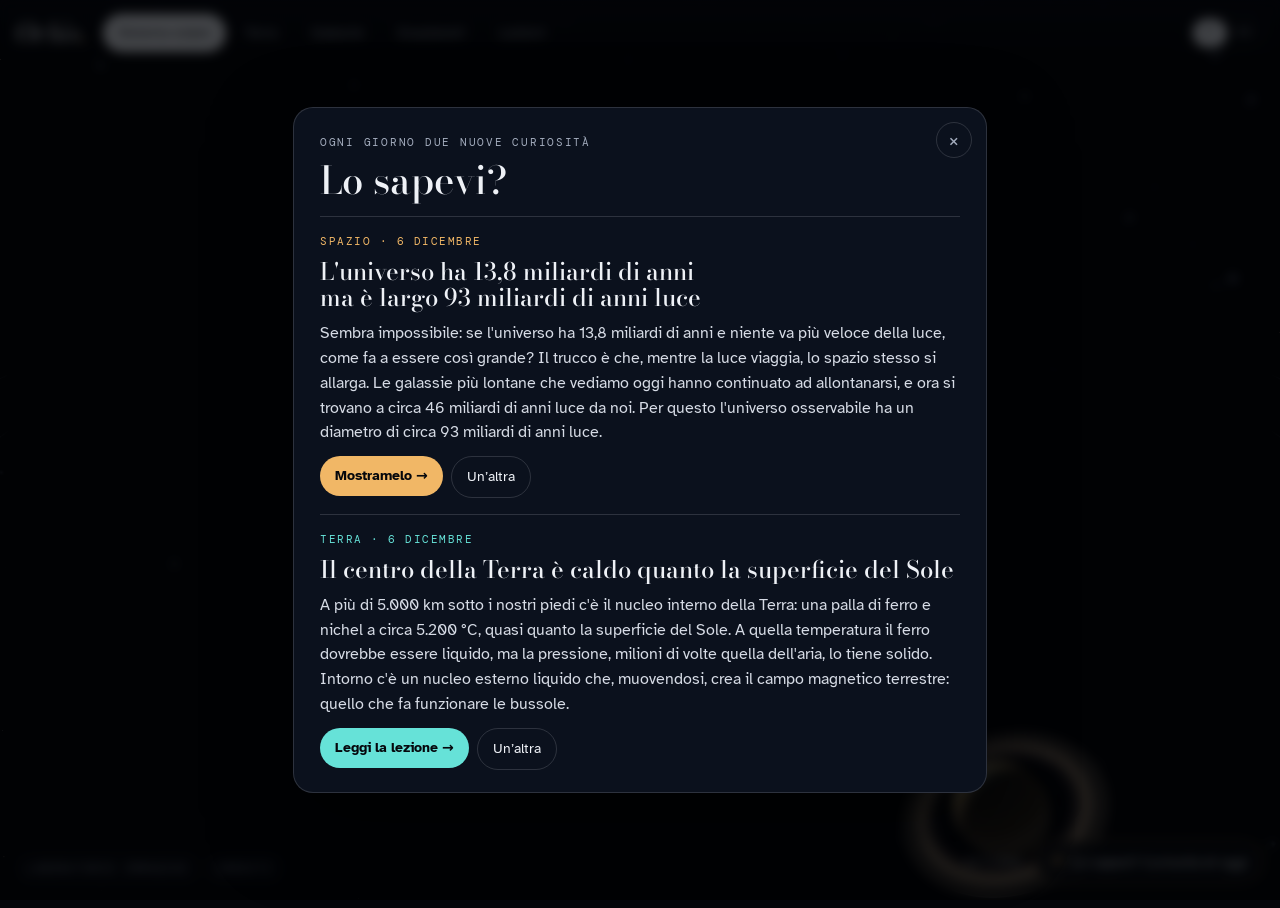
==== commit e3cf5828: "Pubblica le lezioni «E se fosse vero?» Co-Authored-By: Claude Opus 5.5 <noreply@anthropic.com> Claud" ====
--- a/index.html
+++ b/index.html
@@ -5449,7 +5449,7 @@
   spark(el) {
     // How far a spark jumps in dry air: about 3,000 volts for every millimetre, from an electric eel to Pikachu's "100,000 volts".
     const PR = [[860 / 3000, L2("Anguilla", "Eel")], [5, L2("Maniglia", "Door handle")], [100000 / 3000, "Pikachu"], [1000, L2("1 metro", "1 metre")]];
-    el.innerHTML = `<div class="w-row">${PR.map((p, i) => wBtn("p" + i, p[1], i !== 2)).join("")}</div><input type="range" class="w-slider" min="0" max="1000" id="sp-r" aria-label="${esc(L2("Lunghezza della scintilla", "Length of the spark"))}"><p class="w-big"></p><p class="w-note"></p>`;
+    el.innerHTML = `<div class="w-row">${PR.map((p, i) => wBtn("p" + i, p[1], true)).join("")}</div><input type="range" class="w-slider" min="0" max="1000" id="sp-r" aria-label="${esc(L2("Lunghezza della scintilla", "Length of the spark"))}"><p class="w-big"></p><p class="w-note"></p>`;
     const { ctx, W } = wCanvas(el, 118), H = 118, r = el.querySelector("#sp-r"), lo = -1, hi = 3, x0 = 26, x1 = W - 26;
     const mmOf = (v) => Math.pow(10, lo + (hi - lo) * v / 1000), posOf = (mm) => Math.round((Math.log10(mm) - lo) / (hi - lo) * 1000), X = (mm) => x0 + (Math.log10(mm) - lo) / (hi - lo) * (x1 - x0);
     const sig = (v) => { const p = Math.pow(10, Math.floor(Math.log10(v)) - 1); return Math.round(v / p) * p; };
@@ -5472,6 +5472,7 @@
       el.querySelector(".w-big").textContent = L2(`Scintilla di ${len(mm)}: circa ${fmt(sig(V))} volt`, `A ${len(mm)} spark: about ${fmt(sig(V))} volts`);
       el.querySelector(".w-note").textContent = (eels <= 1.001 ? L2("Un’anguilla elettrica, con i suoi 860 volt, ce la fa da sola.", "An electric eel, with its 860 volts, can do it alone.") : L2(`Servono circa ${fmt(Math.ceil(eels))} anguille elettriche messe in fila.`, `You need about ${fmt(Math.ceil(eels))} electric eels lined up.`)) + " " +
         (V < 99000 ? L2("Il «Fulmine» di Pikachu, 100.000 volt, salterebbe circa 3 cm.", "Pikachu’s Thunderbolt, 100,000 volts, would jump about 3 cm.") : V <= 101000 ? L2("Questo è il «Fulmine» di Pikachu: «100.000 volt».", "This is Pikachu’s Thunderbolt: “100,000 volts”.") : L2("Più dei 100.000 volt del «Fulmine» di Pikachu.", "More than the 100,000 volts of Pikachu’s Thunderbolt."));
+      PR.forEach((p, i) => el.querySelector(`[data-a="p${i}"]`).classList.toggle("ghost", Math.abs(Math.log10(mm / p[0])) > 0.004));
       draw();
     };
     r.value = posOf(mm); r.oninput = () => { mm = mmOf(+r.value); show(); };
@@ -5516,12 +5517,13 @@
   squarecube(el) {
     // Scale up a 1.7 m person: height ×k, bone strength (cross-section) ×k², weight (volume) ×k³, so each bone carries ×k more load.
     const PR = [[1.7, L2("Tu", "You")], [5, L2("Gigante di 5 m", "5 m giant")], [60, L2("Titano Colossale", "Colossal Titan")], [120, "Godzilla 2019"]];
-    el.innerHTML = `<div class="w-row">${PR.map((p, i) => wBtn("p" + i, p[1], i !== 2)).join("")}</div><input type="range" class="w-slider" min="0" max="1000" id="sq-r" aria-label="${esc(L2("Altezza", "Height"))}"><p class="w-big"></p><p class="w-note"></p>`;
+    el.innerHTML = `<div class="w-row">${PR.map((p, i) => wBtn("p" + i, p[1], true)).join("")}</div><input type="range" class="w-slider" min="0" max="1000" id="sq-r" aria-label="${esc(L2("Altezza", "Height"))}"><p class="w-big"></p><p class="w-note"></p>`;
     const { ctx, W } = wCanvas(el, 136), H = 136, r = el.querySelector("#sq-r"), lo = Math.log10(1.7), hi = Math.log10(120);
     const posOf = (m) => Math.round((Math.log10(m) - lo) / (hi - lo) * 1000), hOf = (v) => Math.pow(10, lo + (hi - lo) * v / 1000);
     const num = (v) => { if (v < 10) return fmt(v, 1); if (v < 1000) return fmt(v, 0); const p = Math.pow(10, Math.floor(Math.log10(v)) - 2); return fmt(Math.round(v / p) * p); };
     let h = 60;
     const show = () => {
+      PR.forEach((p, i) => el.querySelector(`[data-a="p${i}"]`).classList.toggle("ghost", Math.abs(Math.log10(h / p[0])) > 0.004));
       const k = h / 1.7, rows = [[L2("altezza", "height"), k, "#7cbcff"], [L2("forza delle ossa", "bone strength"), k * k, "#86dc93"], [L2("peso", "weight"), k * k * k, "#ff7a6b"]];
       el.querySelector(".w-big").textContent = k < 1.05 ? L2("Alto 1,7 m: sei tu", "1.7 m tall: that’s you") : L2(`Alto ${fmt(h, h < 10 ? 1 : 0)} m: ${num(k)} volte te`, `${fmt(h, h < 10 ? 1 : 0)} m tall: ${num(k)} times you`);
       el.querySelector(".w-note").textContent = k < 1.05 ? L2("Sei tu, alto 1,7 m: le tue ossa reggono bene il tuo peso.", "This is you, 1.7 m tall: your bones carry your weight well.") :
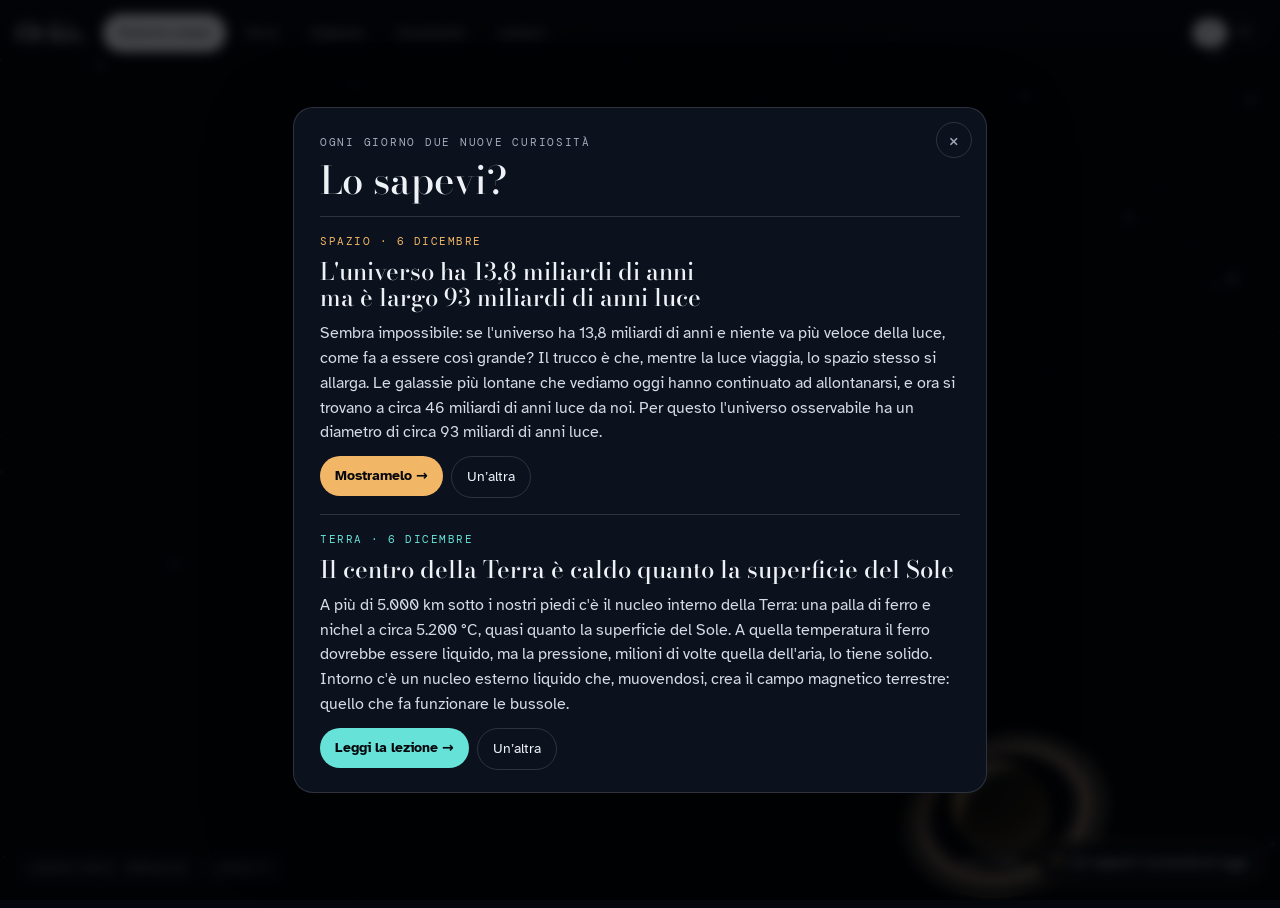
==== commit fe3c870c: "Il Laboratorio: la prima stanza del gioco (chimica) con il professor Edward Tre esperimenti (vulcano" ====
--- a/index.html
+++ b/index.html
@@ -403,6 +403,117 @@
 @media (max-width:760px){.nav{gap:0}.nav button{padding:7px 7px;font-size:.8rem}}
 @media (max-width:380px){.nav .nl{display:none}.nav .ns{display:inline}}
 /* LESSONS-CSS:END */
+/* GAME-CSS:BEGIN */
+/* ---------- the Laboratory (game) ---------- */
+.page.game{z-index:41}
+.page.game .inner{padding-top:calc(var(--bar-real,78px) + 18px);max-width:820px}
+.g-banner{display:flex;align-items:center;gap:14px;text-align:left;padding:14px 16px;border-radius:var(--r);border:1px solid rgba(255,95,162,.5);background:linear-gradient(110deg,rgba(255,95,162,.22),rgba(57,181,255,.16) 55%,rgba(87,217,119,.16));transition:transform .15s}
+.g-banner:hover{transform:translateY(-2px)}
+.g-b-ico{font-size:2rem;line-height:1}
+.g-b-txt{display:grid;gap:2px;flex:1;min-width:0}
+.g-b-txt strong{font-family:var(--display);font-size:1.35rem;font-weight:500;display:flex;align-items:center;gap:8px}
+.g-b-txt strong em{font-style:normal;font-family:var(--mono)}
+.g-b-txt>span{color:#d6dbe5;font-size:.9rem}
+.g-b-go{font-weight:700;color:var(--void);background:#ffd479;padding:8px 14px;border-radius:999px;font-size:.88rem;white-space:nowrap}
+.g-say{display:flex;gap:12px;align-items:flex-start}
+.g-prof{width:62px;height:62px;flex:none;border-radius:50%;background:#1d2536;border:2px solid #ffd479}
+.g-say p{position:relative;flex:1;background:#fdf6e3;color:#1d2536;border-radius:4px 16px 16px 16px;padding:12px 14px;font-size:1rem;line-height:1.5}
+.g-say p b{display:block;font-family:var(--mono);font-size:.66rem;letter-spacing:.12em;text-transform:uppercase;color:#b0527a}
+.g-roomwrap{margin:0;border-radius:var(--r);border:1px solid var(--hair);overflow:hidden;background:#070a12}
+.g-room{display:block;width:100%;height:auto}
+.g-room .r1,.g-room .r2,.g-room .r3,.g-room .r4,.g-room .r5{opacity:0;transition:opacity 1.2s}
+.g-room .r0{transition:opacity 1.2s}
+.g-room.s1 .r0,.g-room.s2 .r0,.g-room.s3 .r0,.g-room.s4 .r0,.g-room.s5 .r0{opacity:0}
+.g-room.s1 .r1,.g-room.s2 .r1,.g-room.s3 .r1,.g-room.s4 .r1,.g-room.s5 .r1{opacity:1}
+.g-room.s2 .r2,.g-room.s3 .r2,.g-room.s4 .r2,.g-room.s5 .r2{opacity:1}
+.g-room.s3 .r3,.g-room.s4 .r3,.g-room.s5 .r3{opacity:1}
+.g-room.s4 .r4,.g-room.s5 .r4{opacity:1}
+.g-room.s5 .r5{opacity:1}
+@keyframes g-bub{0%{transform:translateY(8px);opacity:0}30%{opacity:1}100%{transform:translateY(-26px);opacity:0}}
+.g-room.s5 .g-bub circle{animation:g-bub 2.4s infinite}
+.g-room.s5 .g-bub circle:nth-child(2){animation-delay:.8s}.g-room.s5 .g-bub circle:nth-child(3){animation-delay:1.6s}
+.g-roomwrap figcaption{display:flex;flex-wrap:wrap;gap:6px 16px;justify-content:space-between;padding:10px 14px;font-size:.9rem;border-top:1px solid var(--hair)}
+.g-count{color:#ffd479;font-weight:700}.g-gift{color:#d6dbe5}
+.g-h2{font-family:var(--display);font-weight:500;font-size:1.5rem;display:flex;align-items:baseline;gap:10px;flex-wrap:wrap}
+.g-h2 small{font-family:var(--mono);font-size:.66rem;letter-spacing:.14em;text-transform:uppercase;color:#ffb45e}
+.g-h2.dim{color:var(--mist);font-size:1.15rem;margin-top:8px}
+.g-path{list-style:none;display:grid;gap:10px;padding:0;margin:0}
+.g-step button{width:100%;display:flex;align-items:center;gap:14px;text-align:left;padding:12px 14px;border-radius:var(--r);border:1px solid var(--hair);background:rgba(255,255,255,.03)}
+.g-step.now button{border-color:#ffd479;background:linear-gradient(110deg,rgba(255,212,121,.16),rgba(255,95,162,.1))}
+.g-step.done button{border-color:rgba(134,220,147,.45)}
+.g-step.lock button{opacity:.55}
+.g-s-ico{font-size:1.7rem;width:44px;height:44px;display:grid;place-items:center;border-radius:12px;background:rgba(255,255,255,.07);flex:none}
+.g-s-txt{display:grid;gap:2px;flex:1;min-width:0}
+.g-s-txt small{font-family:var(--mono);font-size:.64rem;letter-spacing:.12em;text-transform:uppercase;color:var(--mist)}
+.g-s-txt strong{font-family:var(--display);font-weight:500;font-size:1.15rem;line-height:1.15}
+.g-s-end em{font-style:normal;font-weight:700;color:#ffd479;white-space:nowrap;font-size:.9rem}
+.g-stars{color:#ffd479;letter-spacing:2px;font-size:1.05rem;white-space:nowrap}.g-stars i{font-style:normal;color:rgba(255,255,255,.2)}
+.g-soons{display:grid;grid-template-columns:repeat(3,1fr);gap:10px}
+.g-soon{display:grid;gap:4px;justify-items:center;text-align:center;padding:14px 8px;border-radius:var(--r);border:1px dashed color-mix(in srgb,var(--sc) 45%,transparent);opacity:.75}
+.g-soon span{font-size:1.6rem}.g-soon strong{font-size:.86rem;color:var(--sc);font-weight:600}.g-soon small{font-family:var(--mono);font-size:.62rem;letter-spacing:.1em;text-transform:uppercase;color:var(--mist)}
+.g-play{display:flex;flex-direction:column;gap:14px}
+.g-play h1{font-family:var(--display);font-weight:500;font-size:clamp(1.7rem,6vw,2.5rem);line-height:1.08}
+.g-phases{list-style:none;display:flex;gap:6px;padding:0;margin:0}
+.g-phases li{flex:1;text-align:center;font-family:var(--mono);font-size:.66rem;letter-spacing:.06em;text-transform:uppercase;padding:7px 4px;border-radius:999px;border:1px solid var(--hair);color:var(--mist)}
+.g-phases li[aria-current]{background:#ffd479;color:var(--void);border-color:#ffd479;font-weight:700}
+.g-phases li.ok{border-color:rgba(134,220,147,.5);color:#86dc93}
+.g-goal{font-size:1.08rem;line-height:1.55;color:#e3e7ee}
+.g-opts{display:grid;gap:10px}
+.g-opt{text-align:left;padding:14px 16px;border-radius:14px;border:2px solid var(--hair);font-size:1.02rem;background:rgba(255,255,255,.03)}
+.g-opt:nth-child(1){border-color:rgba(255,95,162,.55)}.g-opt:nth-child(2){border-color:rgba(57,181,255,.55)}.g-opt:nth-child(3){border-color:rgba(87,217,119,.55)}
+.g-opt.pick{background:#ffd479;color:var(--void);border-color:#ffd479;font-weight:700}
+.g-opt:disabled:not(.pick){opacity:.45}
+.g-note{display:flex;align-items:center;gap:12px;flex-wrap:wrap;color:var(--mist);min-height:1.2em}
+.g-bench{display:grid;gap:10px;padding:14px;border-radius:var(--r);border:1px solid rgba(255,180,94,.4);background:radial-gradient(120% 90% at 50% 0,#151c2e,#070a12)}
+.g-status{min-height:2.9em;font-size:1rem;line-height:1.45;color:#fdf6e3}
+.g-ingr{display:flex;flex-wrap:wrap;gap:8px}
+.g-in{display:inline-flex;align-items:center;gap:6px;padding:9px 13px;border-radius:999px;border:2px solid var(--ic);background:color-mix(in srgb,var(--ic) 16%,transparent);font-size:.92rem;font-weight:600}
+.g-in span{font-size:1.15rem}.g-in:active{transform:scale(.95)}.g-in:disabled{opacity:.35}
+.g-row{display:flex;gap:10px;flex-wrap:wrap;align-items:center}
+.g-bench .w-btn,.g-learn .w-btn,.g-clues .w-btn,.g-hintbox .w-btn,.g-play>.w-btn{--sc:#ffb45e;align-self:flex-start}
+.g-found{display:flex;flex-wrap:wrap;gap:8px}
+.g-chip{display:inline-flex;align-items:center;gap:6px;padding:5px 10px;border-radius:999px;border:1px dashed var(--hair);color:var(--mist);font-size:.82rem}
+.g-chip i{width:14px;height:14px;border-radius:50%;background:rgba(255,255,255,.12)}
+.g-chip.on{border:1px solid var(--ic);color:var(--ink)}.g-chip.on i{background:var(--ic)}.g-chip small{color:var(--mist)}
+.g-doneline{display:flex;align-items:center;gap:12px;flex-wrap:wrap;padding:14px;border-radius:var(--r);background:rgba(134,220,147,.14);border:1px solid rgba(134,220,147,.5);font-size:1.05rem}
+.g-learn{display:grid;gap:12px}
+.g-learn h2{font-family:var(--display);font-weight:500;font-size:1.45rem;color:#ffb45e;margin-top:4px}
+.g-learn p{color:#d6dbe5;line-height:1.65;font-size:1.02rem}
+.g-earn{font-family:var(--mono);font-size:.74rem !important;letter-spacing:.12em;text-transform:uppercase;color:var(--mist) !important;display:flex;align-items:center;gap:10px}
+.g-earn .g-stars{font-size:1.5rem}
+.g-giftline{padding:10px 14px;border-radius:12px;background:rgba(255,212,121,.12);border:1px solid rgba(255,212,121,.4);color:#ffe2a3 !important}
+.g-bet{padding:10px 14px;border-radius:12px;font-size:1rem;line-height:1.5}
+.g-bet.ok{background:rgba(134,220,147,.14);border:1px solid rgba(134,220,147,.5);color:#d9f6de !important}
+.g-bet.no{background:rgba(255,180,94,.12);border:1px solid rgba(255,180,94,.45);color:#ffe2bd !important}
+.g-lock{display:grid;gap:14px;justify-items:center;padding:18px;border-radius:var(--r);background:linear-gradient(160deg,#2a3246,#161c2b);border:2px solid #4a556d}
+.g-dials{display:flex;gap:12px}
+.g-dial{display:grid;justify-items:center;gap:4px}
+.g-dial button{width:56px;height:38px;border-radius:10px;background:color-mix(in srgb,var(--ic) 22%,transparent);border:1px solid var(--ic);color:var(--ic);font-size:1rem}
+.g-dial output{width:56px;height:64px;display:grid;place-items:center;border-radius:10px;background:#05070c;border:2px solid var(--ic);font-family:var(--mono);font-size:2.1rem;color:var(--ic)}
+@keyframes g-shake{20%,60%{transform:translateX(-7px)}40%,80%{transform:translateX(7px)}}
+.g-lock.shake{animation:g-shake .4s}
+.g-clues{list-style:none;display:grid;gap:10px;padding:0;margin:0}
+.g-clues li{display:flex;gap:12px;padding:12px 14px;border-radius:14px;border:1px solid color-mix(in srgb,var(--ic) 45%,transparent);background:color-mix(in srgb,var(--ic) 7%,transparent)}
+.g-clues li>div{display:grid;gap:8px;flex:1;min-width:0}
+.g-num{width:30px;height:30px;flex:none;display:grid;place-items:center;border-radius:50%;background:var(--ic);color:var(--void);font-weight:700}
+.g-hint{color:var(--mist);font-size:.94rem}.g-hint b{color:var(--ink);font-size:1.2rem}
+.g-quote{margin:0;padding:16px 18px;border-radius:var(--r);border-left:4px solid #ff5fa2;background:rgba(255,95,162,.09);font-family:var(--display);font-size:1.25rem;line-height:1.4}
+.g-tiles{display:grid;grid-template-columns:1fr 1fr;gap:10px}
+.g-tile{display:grid;gap:8px;justify-items:center;padding:12px 8px;border-radius:14px;border:2px solid var(--hair);background:rgba(255,255,255,.03);text-align:center}
+.g-tile img{width:100%;aspect-ratio:4/3;object-fit:cover;border-radius:9px}
+.g-tile strong{font-size:.94rem;font-weight:600}
+.g-tile.yes{border-color:#86dc93;background:rgba(134,220,147,.16)}
+.g-tile.no{border-color:#ff7a6b;opacity:.4}
+.g-planet{width:84px;height:84px;border-radius:50%;background:radial-gradient(circle at 34% 30%,var(--a),var(--b));box-shadow:inset -10px -8px 18px rgba(0,0,0,.45)}
+.g-planet.band{background:repeating-linear-gradient(175deg,var(--a) 0 9px,var(--b) 9px 15px)}
+.g-hintbox{display:grid;gap:10px;padding:12px 14px;border-radius:14px;border:1px solid rgba(255,212,121,.4);background:rgba(255,212,121,.08)}
+.g-return{position:fixed;z-index:65;left:50%;transform:translateX(-50%);bottom:calc(84px + env(safe-area-inset-bottom,0px));display:flex;border-radius:999px;overflow:hidden;box-shadow:0 8px 26px rgba(0,0,0,.55);border:2px solid #ffd479;background:#1d2536}
+.g-return[hidden]{display:none}
+.g-return button{padding:11px 16px;font-weight:700;font-size:.95rem;color:#ffd479;white-space:nowrap}
+.g-return button+button{border-left:1px solid rgba(255,212,121,.4);color:var(--mist);padding:11px 13px}
+@media (max-width:520px){.g-soons{grid-template-columns:1fr}.g-b-go{display:none}.g-prof{width:50px;height:50px}.g-dial button,.g-dial output{width:50px}}
+@media (prefers-reduced-motion:reduce){.g-room *{transition:none !important;animation:none !important}.g-lock.shake{animation:none}}
+/* GAME-CSS:END */
 
 /* ---------- install (PWA build only) ---------- */
 .corner #install{color:var(--sol);border-color:color-mix(in srgb,var(--sol) 55%,transparent)}
@@ -478,6 +589,10 @@
 <!-- LESSONS-HTML:BEGIN -->
 <section class="page lessons" id="lessons" hidden><div class="inner" id="lessons-inner"></div></section>
 <!-- LESSONS-HTML:END -->
+<!-- GAME-HTML:BEGIN -->
+<section class="page game" id="game" hidden><div class="inner" id="game-inner"></div></section>
+<div class="g-return" id="game-return" hidden></div>
+<!-- GAME-HTML:END -->
 
 <div class="veil" id="veil"></div>
 <div class="toast" id="toast" hidden role="status"></div>
@@ -1858,7 +1973,7 @@
         fact: { it: "Nel 2006 gli scienziati hanno calcolato che nel mare davanti alla Namibia le meduse pesavano più del triplo di tutti i pesci. Ma un piccolo pesce del fondo ha imparato a sfruttarle.", en: "In 2006 scientists worked out that in the sea off Namibia the jellyfish weighed more than three times as much as all the fish. But a little fish from the seabed has learned to make use of them." },
         prompt: "Photorealistic underwater photograph of a Benguela jellyfish (Chrysaora fulgida) drifting in cold green water off Namibia: a large dome-shaped reddish-brown bell with a scalloped edge and darker radiating marks, long trailing frilly oral arms and thin stinging tentacles, soft natural light from above.", style: "water" },
       { id: "goby", d: 100, h: 50, name: { it: "Ghiozzo barbuto", en: "Bearded goby" }, sci: "Sufflogobius bibarbatus",
-        range: { it: "fondali fangosi senza ossigeno, davanti alla Namibia", en: "oxygen-poor muddy seabed off Namibia" }, size: { it: "fino a circa 17 cm", en: "up to about 17 cm" },
+        range: { it: "fondali fangosi poveri di ossigeno, davanti alla Namibia", en: "oxygen-poor muddy seabed off Namibia" }, size: { it: "fino a circa 17 cm", en: "up to about 17 cm" },
         text: { it: "Un piccolo pesce che passa il giorno sul fondo, nel fango nero dove quasi non c’è ossigeno e c’è un gas velenoso che sa di uova marce. Lì i suoi predatori non possono seguirlo.", en: "A small fish that spends the day on the seabed, in black mud where there is almost no oxygen and there is a poisonous gas that smells of rotten eggs. Its predators can’t follow it there." },
         fact: { it: "Di notte sale verso l’alto e si mette a mangiare tra le meduse, senza paura dei loro tentacoli: si appoggia persino sulla loro campana. Così oggi è diventato il cibo principale di molti pesci, uccelli e otarie.", en: "At night it rises up and feeds among the jellyfish, unafraid of their tentacles: it even rests on their bells. So today it has become the main food of many fish, birds and seals." },
         prompt: "Photorealistic underwater photograph of a bearded goby (Sufflogobius bibarbatus) resting on soft dark olive-grey mud on the seabed off Namibia in dim greenish water: a small slender goby about 10 cm long with a large head, big eyes, a short pair of barbels on the chin, a mottled brown and grey body, a pale jellyfish tentacle drifting above, fine particles floating in the water.", style: "water" },
@@ -1966,12 +2081,12 @@
         prompt: "Photorealistic wildlife photograph of an African wild ass (Equus africanus somaliensis) standing on a stony volcanic plain in the Danakil desert: a slender pale grey wild ass with a white belly and muzzle, a short upright dark mane, long ears, and bold black horizontal zebra-like stripes on its legs, shimmering heat haze and dark lava rocks behind.", style: "forest" },
       { id: "afreracichlid", d: 112, h: 200, name: { it: "Ciclide della Dancalia", en: "Danakil cichlid" }, sci: "Danakilia franchettii",
         range: { it: "lago Afrera e le sue sorgenti calde, 112 m sotto il livello del mare", en: "Lake Afrera and its hot springs, 112 m below sea level" }, size: { it: "un pesce piccolo", en: "a small fish" },
-        text: { it: "Un piccolo pesce che vive solo nel lago Afrera, un lago salatissimo in mezzo al deserto, e nelle sorgenti calde che lo alimentano.", en: "A small fish that lives only in Lake Afrera, a very salty lake in the middle of the desert, and in the hot springs that feed it." },
+        text: { it: "Un piccolo pesce che vive solo nel lago Afrera, un lago salatissimo in mezzo al deserto, e nelle sorgenti calde che lo alimentano. Nell’immagine c’è un maschio con i colori del corteggiamento: le femmine e i piccoli sono diversi.", en: "A small fish that lives only in Lake Afrera, a very salty lake in the middle of the desert, and in the hot springs that feed it. The picture shows a male in his courtship colours: females and young fish look different." },
         fact: { it: "L’acqua del lago è circa quattro volte più salata del mare, e il lago si trova 112 metri sotto il livello del mare. È in pericolo, perché l’acqua delle sorgenti viene usata per estrarre il sale.", en: "The lake’s water is about four times saltier than the sea, and the lake lies 112 metres below sea level. It is endangered, because the spring water is used to extract salt." },
         prompt: "Photorealistic underwater photograph of a small Danakil cichlid (Danakilia franchettii) swimming in the clear warm shallow water of a hot spring at the edge of Lake Afrera in Ethiopia: a small deep-bodied fish about 8 cm long, silvery grey-olive with faint dark vertical bars and a pale belly, a dark spot at the back of the dorsal fin, white salt crusts and dark volcanic pebbles on the bottom, bright sunlight.", style: "water" },
       { id: "dallolarchaea", d: 120, h: 50, at: { it: "Dallol, sotto il livello del mare", en: "Dallol, below sea level" }, name: { it: "Archei di Dallol", en: "Dallol archaea" }, sci: "Archaea",
         range: { it: "croste di sale intorno alle sorgenti di Dallol", en: "salt crusts around the Dallol hot springs" }, size: { it: "meno di un millesimo di millimetro", en: "less than a thousandth of a millimetre" },
-        text: { it: "Esseri viventi piccolissimi, fatti di una sola cellula, lontani parenti dei batteri. Vivono nel sale intorno alle sorgenti di Dallol, un vulcano colorato di giallo, verde e arancione: uno dei posti più estremi della Terra.", en: "Tiny living things made of a single cell, distant relatives of bacteria. They live in the salt around the Dallol hot springs, a volcano coloured yellow, green and orange: one of the most extreme places on Earth." },
+        text: { it: "Esseri viventi piccolissimi, fatti di una sola cellula, lontani parenti dei batteri. Vivono nel sale intorno alle sorgenti di Dallol, un vulcano colorato di giallo, verde e arancione: uno dei posti più estremi della Terra. Nell’immagine li vedi accanto a due cubetti di sale, come li mostra un microscopio elettronico: i colori sono aggiunti, perché quel microscopio non li vede.", en: "Tiny living things made of a single cell, distant relatives of bacteria. They live in the salt around the Dallol hot springs, a volcano coloured yellow, green and orange: one of the most extreme places on Earth. The picture shows them next to two little salt cubes, the way an electron microscope sees them: the colours are added, because that microscope cannot see colours." },
         fact: { it: "Nel 2019 gli scienziati hanno scoperto che nelle pozze più calde, acide e salate di Dallol non vive niente, nemmeno loro: è uno dei pochi posti sulla superficie della Terra dove c’è acqua ma non c’è vita.", en: "In 2019 scientists found that nothing lives in the hottest, most acidic and saltiest pools of Dallol, not even them: it is one of the few places on the Earth’s surface with water but no life." },
         prompt: "Photorealistic scientific microscope image of tiny single-celled archaea from the salt crusts of Dallol in Ethiopia: clusters of very small round and slightly irregular cells less than a micrometre across sitting on a cubic salt crystal, seen at very high magnification, soft natural tones with a hint of the yellow and orange colours of the Dallol salts.", style: "micro" }
     ]
@@ -2005,7 +2120,7 @@
         fact: { it: "Dal 1957 un minuscolo insetto arrivato dall’Europa, l’adelgide lanoso, ha ucciso la maggior parte degli abeti adulti: sulle vette restano tanti tronchi grigi e spogli. È anche uno degli alberi di Natale più amati d’America.", en: "Since 1957 a tiny insect from Europe, the balsam woolly adelgid, has killed most of the adult firs: many grey, bare trunks still stand on the peaks. It is also one of America’s favourite Christmas trees." },
         prompt: "Photorealistic nature photograph of a high-elevation forest of Fraser firs (Abies fraseri) on a peak of the Great Smoky Mountains: dark green conical firs with short flat needles and upright purple-brown cones, some silver-grey dead fir trunks standing among them, blue misty ridges fading into the distance, soft cool light.", style: "forest" },
       { id: "mossspider", d: -1900, h: 30, name: { it: "Ragno del muschio", en: "Spruce-fir moss spider" }, sci: "Microhexura montivaga",
-        range: { it: "cuscini di muschio sulle rocce, nei boschi di abeti delle vette", en: "moss mats on rocks in the fir forests of the peaks" }, size: { it: "circa mezzo centimetro", en: "about half a centimetre" },
+        range: { it: "cuscini di muschio sulle rocce, nei boschi di abeti delle vette", en: "moss mats on rocks in the fir forests of the peaks" }, size: { it: "meno di 4 millimetri", en: "less than 4 millimetres" },
         text: { it: "Un ragno minuscolo, parente delle tarantole, che vive nel muschio umido sulle rocce, all’ombra degli abeti. Tesse piccoli tubi di seta per nascondersi.", en: "A tiny spider, a relative of tarantulas, that lives in the damp moss on rocks in the shade of the firs. It spins little silk tubes to hide in." },
         fact: { it: "È una delle tarantole più piccole del mondo: grande come una gomma da matita. È in pericolo perché, dove muoiono gli abeti, il muschio si secca, e lui ha bisogno di un’umidità sempre altissima.", en: "It is one of the smallest tarantulas in the world: the size of a pencil eraser. It is endangered because where the firs die the moss dries out, and it needs constantly high humidity." },
         prompt: "Photorealistic macro wildlife photograph of a spruce-fir moss spider (Microhexura montivaga) at the entrance of its small silk tube in a damp cushion of green moss on a shaded rock in a high-elevation fir forest: a tiny tarantula-like spider about 5 mm long, light yellowish-brown to dark brown body, short stout legs, two long spinnerets at the back, tiny water droplets on the moss.", style: "forest" },
@@ -2068,7 +2183,7 @@
         range: { it: "torrenti limpidi ai piedi dei monti: Citico Creek e Abrams Creek", en: "clear streams at the foot of the mountains: Citico Creek and Abrams Creek" }, size: { it: "pochi centimetri", en: "a few centimetres" },
         text: { it: "Un minuscolo pesce gatto, marrone e maculato, con i baffi, che di giorno si nasconde sotto i sassi piatti dei torrenti ed esce di notte a cercare insetti.", en: "A tiny brown mottled catfish with whiskers that hides under flat stones in streams by day and comes out at night to look for insects." },
         fact: { it: "Nel 1957 il torrente Abrams Creek fu avvelenato apposta, per fare posto alle trote da pescare. Gli scienziati descrissero la specie nel 1969 proprio dai pesci morti allora, e la credettero estinta. Nel 1980 la ritrovarono viva in un altro torrente, e dal 1986 è stata riportata anche in Abrams Creek.", en: "In 1957 Abrams Creek was poisoned on purpose to make room for trout for fishing. Scientists described the species in 1969 from the fish killed back then, and believed it extinct. In 1980 it was found alive in another stream, and since 1986 it has been brought back to Abrams Creek too." },
-        prompt: "Photorealistic underwater photograph of a smoky madtom (Noturus baileyi) peeking out from under a flat slab rock on the gravel bed of a clear Appalachian stream: a tiny slender catfish about 6 cm long, mottled brown and tan with darker saddles across its back, four pairs of short whiskers around its mouth, a rounded tail, sunlight on the pebbles.", style: "water" }
+        prompt: "Photorealistic underwater photograph of a smoky madtom (Noturus baileyi) peeking out from under a flat slab rock on the gravel bed of a clear Appalachian stream: a tiny slender catfish about 6 cm long, olive-brown with four pale yellow saddles along the middle of its back, four pairs of short whiskers around its mouth, a low fleshy adipose fin joined to a straight-edged tail by a shallow notch, sunlight on the pebbles.", style: "water" }
     ]
   },
   atacama: {
@@ -2125,9 +2240,9 @@
         text: { it: "Una volpe rossiccia con la gola chiara e la coda folta dalla punta nera. Vive quasi ovunque nel nord del Cile, dalle montagne al deserto, e mangia roditori, uccelli, frutti e avanzi.", en: "A reddish fox with a pale throat and a bushy tail with a black tip. It lives almost everywhere in northern Chile, from the mountains to the desert, and eats rodents, birds, fruit and scraps." },
         fact: { it: "È il secondo canide più grande del Sud America, dopo il lupo dalla criniera. I pastori delle Ande lo conoscono bene, perché a volte attacca gli agnelli.", en: "It is the second-largest wild dog in South America, after the maned wolf. Andean herders know it well, because it sometimes attacks their lambs." },
         prompt: "Photorealistic wildlife photograph of a culpeo (Lycalopex culpaeus) standing on a dry slope in the Atacama region of northern Chile: a large slender fox with a reddish-tawny head and legs, a pale throat, grey back, large pointed ears, amber eyes and a long bushy tail with a black tip, stony desert ground, soft golden light.", style: "forest" },
-      { id: "saltbacteria", d: -1100, h: 120, at: { it: "Dentro i sassi di sale", en: "Inside the salt rocks" }, name: { it: "Cianobatteri del sale", en: "Salt cyanobacteria" }, sci: "Chroococcidiopsis",
+      { id: "saltbacteria", d: -1100, h: 120, at: { it: "Dentro i sassi di sale", en: "Inside the salt rocks" }, name: { it: "Cianobatteri del sale", en: "Salt cyanobacteria" }, sci: "Halothece",
         range: { it: "dentro le rocce di sale del deserto, vicino a Yungay", en: "inside the salt rocks of the desert, near Yungay" }, size: { it: "pochi millesimi di millimetro", en: "a few thousandths of a millimetre" },
-        text: { it: "Batteri verdi minuscoli che, come le piante, usano la luce del sole per vivere. Abitano pochi millimetri sotto la superficie delle rocce di sale, nel cuore più secco del deserto.", en: "Tiny green bacteria that, like plants, use sunlight to live. They dwell a few millimetres under the surface of salt rocks, in the driest heart of the desert." },
+        text: { it: "Batteri verdi minuscoli che, come le piante, usano la luce del sole per vivere. Abitano pochi millimetri sotto la superficie delle rocce di sale, nel cuore più secco del deserto: sono la sottile riga verde dentro il sasso. Nel riquadro, come appaiono le loro cellule al microscopio.", en: "Tiny green bacteria that, like plants, use sunlight to live. They dwell a few millimetres under the surface of salt rocks, in the driest heart of the desert: they are the thin green line inside the stone. The small box shows what their cells look like under a microscope." },
         fact: { it: "Il sale ha un potere speciale: quando l’aria è un po’ umida ne assorbe il vapore, e dentro la roccia si formano goccioline d’acqua. Così questi batteri bevono anche dove non piove mai. Gli scienziati li studiano per capire come la vita potrebbe resistere su Marte.", en: "Salt has a special power: when the air is a little damp it soaks up the vapour, and tiny droplets of water form inside the rock. So these bacteria can drink even where it never rains. Scientists study them to understand how life might survive on Mars." },
         prompt: "Photorealistic close-up scientific photograph of a broken salt rock (halite) from the hyperarid Atacama Desert showing a thin bright green band of cyanobacteria (Chroococcidiopsis) living a few millimetres under its white crystalline surface, with an inset-like sharp macro detail of the tiny round green cells clustered between salt crystals, neutral light.", style: "micro" },
       { id: "tamarugo", d: -1050, h: 90, name: { it: "Tamarugo", en: "Tamarugo" }, sci: "Prosopis tamarugo",
@@ -2638,7 +2753,7 @@
   uakari: {"by": "Thiago Bicudo", "lic": "CC BY", "url": "https://www.inaturalist.org/photos/278826311"},
   xeno: {"by": "NOAA Ocean Exploration, 2026 American Samoa ROV + Mapping Exploration", "lic": "PD", "url": "https://oceanexplorer.noaa.gov/wp-content/uploads/2026/09/ex2606-dive04-xenophyophore.jpg"}
 };
-const IMAGES = { acropora: "img/acropora.webp", addax: "img/addax.webp", adelie: "img/adelie.webp", andeancat: "img/andeancat.webp", apollo: "img/apollo.webp", arcticfox: "img/arcticfox.webp", arctichare: "img/arctichare.webp", arcticwolf: "img/arcticwolf.webp", atacamatoad: "img/atacamatoad.webp", austroparakeet: "img/austroparakeet.webp", ayeaye: "img/ayeaye.webp", balemonkey: "img/balemonkey.webp", barreleye: "img/barreleye.webp", benguelajelly: "img/benguelajelly.webp", birchmouse: "img/birchmouse.webp", birdwing: "img/birdwing.webp", blackbear: "img/blackbear.webp", bluegoose: "img/bluegoose.webp", boxturtle: "img/boxturtle.webp", brookesia: "img/brookesia.webp", brooktrout: "img/brooktrout.webp", brownhyena: "img/brownhyena.webp", bulletant: "img/bulletant.webp", bumphead: "img/bumphead.webp", bumpysnail: "img/bumpysnail.webp", caecilian: "img/caecilian.webp", calafate: "img/calafate.webp", casper: "img/casper.webp", chiton: "img/chiton.webp", cleaner: "img/cleaner.webp", condor: "img/condor.webp", copiapoa: "img/copiapoa.webp", cordyceps: "img/cordyceps.webp", cots: "img/cots.webp", crabeater: "img/crabeater.webp", culpeo: "img/culpeo.webp", dancingfrog: "img/dancingfrog.webp", darwinfungus: "img/darwinfungus.webp", desertrose: "img/desertrose.webp", draco: "img/draco.webp", dumbo: "img/dumbo.webp", elk: "img/elk.webp", emperor: "img/emperor.webp", epaulette: "img/epaulette.webp", ethwolf: "img/ethwolf.webp", fairytern: "img/fairytern.webp", fennec: "img/fennec.webp", firecrown: "img/firecrown.webp", flashlight: "img/flashlight.webp", flyingsquirrel: "img/flyingsquirrel.webp", fogbeetle: "img/fogbeetle.webp", foglichen: "img/foglichen.webp", fossa: "img/fossa.webp", fraserfir: "img/fraserfir.webp", frigate: "img/frigate.webp", fulgora: "img/fulgora.webp", furseal: "img/furseal.webp", garraleon: "img/garraleon.webp", gelada: "img/gelada.webp", giantclam: "img/giantclam.webp", giantlobelia: "img/giantlobelia.webp", giantrat: "img/giantrat.webp", giantsquirrel: "img/giantsquirrel.webp", gigantactis: "img/gigantactis.webp", glassfrog: "img/glassfrog.webp", glaucus: "img/glaucus.webp", glidingfrog: "img/glidingfrog.webp", goldenmole: "img/goldenmole.webp", goliath: "img/goliath.webp", greenturtle: "img/greenturtle.webp", groundsquirrel: "img/groundsquirrel.webp", harpy: "img/harpy.webp", heaviside: "img/heaviside.webp", hellbender: "img/hellbender.webp", helmetvanga: "img/helmetvanga.webp", himbear: "img/himbear.webp", hirondellea: "img/hirondellea.webp", hoatzin: "img/hoatzin.webp", hoiho: "img/hoiho.webp", hornbill: "img/hornbill.webp", hornedcoot: "img/hornedcoot.webp", hornedviper: "img/hornedviper.webp", huemul: "img/huemul.webp", huillin: "img/huillin.webp", humboldtpenguin: "img/humboldtpenguin.webp", icedragon: "img/icedragon.webp", icefish: "img/icefish.webp", ilipika: "img/ilipika.webp", indri: "img/indri.webp", irukandji: "img/irukandji.webp", ivorygull: "img/ivorygull.webp", jackolantern: "img/jackolantern.webp", jamesflamingo: "img/jamesflamingo.webp", jerboa: "img/jerboa.webp", jumpspider: "img/jumpspider.webp", kaalinga: "img/kaalinga.webp", kaka: "img/kaka.webp", kakapo: "img/kakapo.webp", kaki: "img/kaki.webp", kea: "img/kea.webp", kelp: "img/kelp.webp", kinkajou: "img/kinkajou.webp", kosso: "img/kosso.webp", krill: "img/krill.webp", kurinji: "img/kurinji.webp", ladyslipper: "img/ladyslipper.webp", lammergeier: "img/lammergeier.webp", leafcutter: "img/leafcutter.webp", leafmouse: "img/leafmouse.webp", lemming: "img/lemming.webp", lenga: "img/lenga.webp", liolaemus: "img/liolaemus.webp", liontail: "img/liontail.webp", llareta: "img/llareta.webp", lunamoth: "img/lunamoth.webp", magpenguin: "img/magpenguin.webp", magwoodpecker: "img/magwoodpecker.webp", mantis: "img/mantis.webp", marineotter: "img/marineotter.webp", mesite: "img/mesite.webp", midge: "img/midge.webp", molevole: "img/molevole.webp", monal: "img/monal.webp", mouselemur: "img/mouselemur.webp", mtnfinch: "img/mtnfinch.webp", mtnyala: "img/mtnyala.webp", muskox: "img/muskox.webp", namaquacham: "img/namaquacham.webp", nautilus: "img/nautilus.webp", nflyingsquirrel: "img/nflyingsquirrel.webp", niltahr: "img/niltahr.webp", paragehyra: "img/paragehyra.webp", pardosa: "img/pardosa.webp", patadeguanaco: "img/patadeguanaco.webp", pearlfish: "img/pearlfish.webp", pelican: "img/pelican.webp", phantom: "img/phantom.webp", pitviper: "img/pitviper.webp", pochard: "img/pochard.webp", ptarmigan: "img/ptarmigan.webp", puma: "img/puma.webp", purplefrog: "img/purplefrog.webp", pygmyseahorse: "img/pygmyseahorse.webp", redcheek: "img/redcheek.webp", redpanda: "img/redpanda.webp", redsnow: "img/redsnow.webp", rootrat: "img/rootrat.webp", roylepika: "img/roylepika.webp", ruspoli: "img/ruspoli.webp", sandcat: "img/sandcat.webp", sandfish: "img/sandfish.webp", sandfox: "img/sandfox.webp", sapphirina: "img/sapphirina.webp", seapig: "img/seapig.webp", seasnake: "img/seasnake.webp", sholakili: "img/sholakili.webp", shorttailbat: "img/shorttailbat.webp", shovelsnout: "img/shovelsnout.webp", sidewinder: "img/sidewinder.webp", silverant: "img/silverant.webp", silverfish: "img/silverfish.webp", skua: "img/skua.webp", slothmoth: "img/slothmoth.webp", snailfish: "img/snailfish.webp", snowbunting: "img/snowbunting.webp", snowcock: "img/snowcock.webp", snowleopard: "img/snowleopard.webp", snowpetrel: "img/snowpetrel.webp", snowyowl: "img/snowyowl.webp", somaliostrich: "img/somaliostrich.webp", specbear: "img/specbear.webp", suri: "img/suri.webp", syncfirefly: "img/syncfirefly.webp", tahr: "img/tahr.webp", takahe: "img/takahe.webp", tamarugo: "img/tamarugo.webp", thickraven: "img/thickraven.webp", tillandsia: "img/tillandsia.webp", titicacafrog: "img/titicacafrog.webp", torrentduck: "img/torrentduck.webp", tragopan: "img/tragopan.webp", tripod: "img/tripod.webp", tsquirrel: "img/tsquirrel.webp", tuatara: "img/tuatara.webp", uakari: "img/uakari.webp", vampire: "img/vampire.webp", vicuna: "img/vicuna.webp", viscacha: "img/viscacha.webp", walia: "img/walia.webp", webfoot: "img/webfoot.webp", weddell: "img/weddell.webp", welwitschia: "img/welwitschia.webp", wheelspider: "img/wheelspider.webp", whitelady: "img/whitelady.webp", xeno: "img/xeno.webp", xmastree: "img/xmastree.webp", yeti: "img/yeti.webp" };
+const IMAGES = { acropora: "img/acropora.webp", addax: "img/addax.webp", adelie: "img/adelie.webp", afreracichlid: "img/afreracichlid.webp", andeancat: "img/andeancat.webp", apollo: "img/apollo.webp", arcticfox: "img/arcticfox.webp", arctichare: "img/arctichare.webp", arcticwolf: "img/arcticwolf.webp", atacamatoad: "img/atacamatoad.webp", austroparakeet: "img/austroparakeet.webp", ayeaye: "img/ayeaye.webp", balemonkey: "img/balemonkey.webp", barreleye: "img/barreleye.webp", benguelajelly: "img/benguelajelly.webp", birchmouse: "img/birchmouse.webp", birdwing: "img/birdwing.webp", blackbear: "img/blackbear.webp", bluegoose: "img/bluegoose.webp", boxturtle: "img/boxturtle.webp", brookesia: "img/brookesia.webp", brooktrout: "img/brooktrout.webp", brownhyena: "img/brownhyena.webp", bulletant: "img/bulletant.webp", bumphead: "img/bumphead.webp", bumpysnail: "img/bumpysnail.webp", caecilian: "img/caecilian.webp", calafate: "img/calafate.webp", casper: "img/casper.webp", chiton: "img/chiton.webp", cleaner: "img/cleaner.webp", condor: "img/condor.webp", copiapoa: "img/copiapoa.webp", cordyceps: "img/cordyceps.webp", cots: "img/cots.webp", crabeater: "img/crabeater.webp", culpeo: "img/culpeo.webp", dallolarchaea: "img/dallolarchaea.webp", dancingfrog: "img/dancingfrog.webp", darwinfungus: "img/darwinfungus.webp", desertrose: "img/desertrose.webp", draco: "img/draco.webp", dumbo: "img/dumbo.webp", elk: "img/elk.webp", emperor: "img/emperor.webp", epaulette: "img/epaulette.webp", ethwolf: "img/ethwolf.webp", fairytern: "img/fairytern.webp", fennec: "img/fennec.webp", firecrown: "img/firecrown.webp", flashlight: "img/flashlight.webp", flyingsquirrel: "img/flyingsquirrel.webp", fogbeetle: "img/fogbeetle.webp", foglichen: "img/foglichen.webp", fossa: "img/fossa.webp", fraserfir: "img/fraserfir.webp", frigate: "img/frigate.webp", fulgora: "img/fulgora.webp", furseal: "img/furseal.webp", garraleon: "img/garraleon.webp", gelada: "img/gelada.webp", giantclam: "img/giantclam.webp", giantlobelia: "img/giantlobelia.webp", giantrat: "img/giantrat.webp", giantsquirrel: "img/giantsquirrel.webp", gigantactis: "img/gigantactis.webp", glassfrog: "img/glassfrog.webp", glaucus: "img/glaucus.webp", glidingfrog: "img/glidingfrog.webp", goby: "img/goby.webp", goldenmole: "img/goldenmole.webp", goliath: "img/goliath.webp", greenturtle: "img/greenturtle.webp", groundsquirrel: "img/groundsquirrel.webp", harpy: "img/harpy.webp", heaviside: "img/heaviside.webp", hellbender: "img/hellbender.webp", helmetvanga: "img/helmetvanga.webp", himbear: "img/himbear.webp", hirondellea: "img/hirondellea.webp", hoatzin: "img/hoatzin.webp", hoiho: "img/hoiho.webp", hornbill: "img/hornbill.webp", hornedcoot: "img/hornedcoot.webp", hornedviper: "img/hornedviper.webp", huemul: "img/huemul.webp", huillin: "img/huillin.webp", humboldtpenguin: "img/humboldtpenguin.webp", icedragon: "img/icedragon.webp", icefish: "img/icefish.webp", ilipika: "img/ilipika.webp", indri: "img/indri.webp", irukandji: "img/irukandji.webp", ivorygull: "img/ivorygull.webp", jackolantern: "img/jackolantern.webp", jamesflamingo: "img/jamesflamingo.webp", jerboa: "img/jerboa.webp", jumpspider: "img/jumpspider.webp", kaalinga: "img/kaalinga.webp", kaka: "img/kaka.webp", kakapo: "img/kakapo.webp", kaki: "img/kaki.webp", kea: "img/kea.webp", kelp: "img/kelp.webp", kinkajou: "img/kinkajou.webp", kosso: "img/kosso.webp", krill: "img/krill.webp", kurinji: "img/kurinji.webp", ladyslipper: "img/ladyslipper.webp", lammergeier: "img/lammergeier.webp", leafcutter: "img/leafcutter.webp", leafmouse: "img/leafmouse.webp", lemming: "img/lemming.webp", lenga: "img/lenga.webp", liolaemus: "img/liolaemus.webp", liontail: "img/liontail.webp", llareta: "img/llareta.webp", lunamoth: "img/lunamoth.webp", magpenguin: "img/magpenguin.webp", magwoodpecker: "img/magwoodpecker.webp", mantis: "img/mantis.webp", marineotter: "img/marineotter.webp", mesite: "img/mesite.webp", midge: "img/midge.webp", misskerala: "img/misskerala.webp", molevole: "img/molevole.webp", monal: "img/monal.webp", mossspider: "img/mossspider.webp", mouselemur: "img/mouselemur.webp", mtnfinch: "img/mtnfinch.webp", mtnyala: "img/mtnyala.webp", muskox: "img/muskox.webp", namaquacham: "img/namaquacham.webp", nautilus: "img/nautilus.webp", nflyingsquirrel: "img/nflyingsquirrel.webp", niltahr: "img/niltahr.webp", paragehyra: "img/paragehyra.webp", pardosa: "img/pardosa.webp", patadeguanaco: "img/patadeguanaco.webp", pearlfish: "img/pearlfish.webp", pelican: "img/pelican.webp", phantom: "img/phantom.webp", pitviper: "img/pitviper.webp", pochard: "img/pochard.webp", ptarmigan: "img/ptarmigan.webp", puma: "img/puma.webp", purplefrog: "img/purplefrog.webp", pygmyseahorse: "img/pygmyseahorse.webp", redcheek: "img/redcheek.webp", redpanda: "img/redpanda.webp", redsnow: "img/redsnow.webp", rootrat: "img/rootrat.webp", roylepika: "img/roylepika.webp", ruspoli: "img/ruspoli.webp", saltbacteria: "img/saltbacteria.webp", sandcat: "img/sandcat.webp", sandfish: "img/sandfish.webp", sandfox: "img/sandfox.webp", sapphirina: "img/sapphirina.webp", seapig: "img/seapig.webp", seasnake: "img/seasnake.webp", sholakili: "img/sholakili.webp", shorttailbat: "img/shorttailbat.webp", shovelsnout: "img/shovelsnout.webp", sidewinder: "img/sidewinder.webp", silverant: "img/silverant.webp", silverfish: "img/silverfish.webp", skua: "img/skua.webp", slothmoth: "img/slothmoth.webp", smokymadtom: "img/smokymadtom.webp", snailfish: "img/snailfish.webp", snowbunting: "img/snowbunting.webp", snowcock: "img/snowcock.webp", snowleopard: "img/snowleopard.webp", snowpetrel: "img/snowpetrel.webp", snowyowl: "img/snowyowl.webp", somaliostrich: "img/somaliostrich.webp", specbear: "img/specbear.webp", sulfurpearl: "img/sulfurpearl.webp", suri: "img/suri.webp", syncfirefly: "img/syncfirefly.webp", tahr: "img/tahr.webp", takahe: "img/takahe.webp", tamarugo: "img/tamarugo.webp", thickraven: "img/thickraven.webp", tillandsia: "img/tillandsia.webp", titicacafrog: "img/titicacafrog.webp", torrentduck: "img/torrentduck.webp", tragopan: "img/tragopan.webp", tripod: "img/tripod.webp", tsquirrel: "img/tsquirrel.webp", tuatara: "img/tuatara.webp", uakari: "img/uakari.webp", vampire: "img/vampire.webp", vicuna: "img/vicuna.webp", viscacha: "img/viscacha.webp", walia: "img/walia.webp", webfoot: "img/webfoot.webp", weddell: "img/weddell.webp", welwitschia: "img/welwitschia.webp", wheelspider: "img/wheelspider.webp", whitelady: "img/whitelady.webp", wildass: "img/wildass.webp", xeno: "img/xeno.webp", xmastree: "img/xmastree.webp", yeti: "img/yeti.webp" };
 
 /* =========================================================
    EARTH HOTSPOTS
@@ -4088,6 +4203,7 @@
   $("exo-title").textContent = t(UI.exoTitle); $("exo-tally").innerHTML = t(UI.exoTally); $("exo-search").placeholder = t(UI.exoSearch); $("exo-search").setAttribute("aria-label", t(UI.exoSearch));
   renderNav(); renderHint(); refreshLabelText(); renderExoChips(); if (VIEW === "exo") renderExoList();
   $("cur-chip").textContent = t(UI.cur.chip); if (!$("cur").hidden) renderCur(); renderInstall();
+  if (!$("game").hidden) renderGame();
   if (panelState) openPanel(panelState);
   if (dive) { const y = diveEl.scrollTop; buildDive(dive.kind); diveEl.scrollTop = y; }
   if (!$("lab").hidden) renderLab(); if (!$("credits").hidden) renderCredits();
@@ -4172,6 +4288,7 @@
   const map = { sistema: "solar", terra: "earth", galassie: "galaxies", esopianeti: "exo" };
   if (map[h]) setView(map[h], { instant: true });
   else if (Object.values(DIVE_HASH).includes(h)) { const k = Object.keys(DIVE_HASH).find((x) => DIVE_HASH[x] === h); setView("earth", { instant: true }); buildDive(k); diveEl.hidden = false; overlayOpen = "dive"; startMotes(); setHash(h); }
+  else if (h === "gioco") { setView("solar", { instant: true }); openGame(null, false); }
   else if (h === "lezioni" || h.startsWith("lezioni/")) { setView("solar", { instant: true }); openLessons(h.slice(8) || null); }
   else if (h === "laboratorio") { setView("solar", { instant: true }); openPage("lab"); }
   else if (h === "crediti") { setView("solar", { instant: true }); openPage("credits"); }
@@ -5027,6 +5144,7 @@
   renderNav();
 }
 function closeLessons() {
+  if (typeof closeGame === "function") closeGame();
   if ($("lessons").hidden) return;
   stopLessonWidget(); $("lessons").hidden = true; document.body.classList.remove("lessons-open"); lessonOpen = null; lessonsPushed = false;
   overlayOpen = diveEl.hidden ? null : "dive";
@@ -5051,9 +5169,11 @@
   const chips = keys.map((k) => `<button type="button" class="chip" data-k="${k}" aria-pressed="${lessonFilter === k}"${SUBJ[k] ? ` style="--sc:${SUBJ[k].c}"` : ""}>${esc(k === "all" ? t(LUI.all) : k === "new" ? t(LUI.newOnes) : t(SUBJ[k]))}</button>`).join("");
   $("lessons-inner").innerHTML = `<header class="l-head"><p class="l-eyebrow">${esc(t(LUI.eyebrow))}</p><h1>${esc(t(LUI.title))}</h1>
     <p class="lead">${esc(t(LUI.lead))}</p><p class="l-progress">${esc(t(r ? LUI.progress : LUI.progress0).replace("{r}", r).replace("{n}", n))}</p></header>
+    ${typeof gameBanner === "function" ? gameBanner() : ""}
     <div class="l-tools"><input type="search" id="l-search" placeholder="${esc(t(LUI.search))}" aria-label="${esc(t(LUI.search))}" value="${esc(lessonQuery)}"><div class="chips l-chips">${chips}</div></div>
     <div class="l-grid" id="l-grid"></div>`;
   renderLessonGrid();
+  if ($("g-banner")) $("g-banner").onclick = () => { lessonListScroll = $("lessons").scrollTop; openGame(null, true); };
   $("lessons-inner").querySelectorAll(".l-chips .chip").forEach((b) => b.onclick = () => { lessonFilter = b.dataset.k; $("lessons-inner").querySelectorAll(".l-chips .chip").forEach((c) => c.setAttribute("aria-pressed", c === b)); renderLessonGrid(); });
   $("l-search").addEventListener("input", (e) => { lessonQuery = e.target.value; renderLessonGrid(); });
   requestAnimationFrame(() => { $("lessons").scrollTop = lessonListScroll; });
@@ -5563,6 +5683,531 @@
   }
 };
 /* LESSONS-JS:END */
+/* GAME-JS:BEGIN */
+/* =========================================================
+   THE LABORATORY (the game)
+   A room to bring back to life. Each room is a path of steps: experiments to do with your
+   hands (bet first, then try, then find out why) and riddles whose answers are hidden around
+   Orbis, in the lessons, the planets and the creatures. Rooms live in GAME_ROOMS: add a room,
+   or steps to a room, and the rest follows. Progress is kept in localStorage "orbis-game".
+   ========================================================= */
+const GUI = {
+  eyebrow: { it: "Orbis · Il Laboratorio", en: "Orbis · The Laboratory" },
+  title: { it: "Il Laboratorio", en: "The Laboratory" },
+  lead: { it: "Il laboratorio del professor Edward, lo scienziato più distratto del mondo. Fai gli esperimenti, risolvi gli enigmi e guardalo tornare a vivere. Le risposte agli enigmi sono nascoste in giro per Orbis: nelle lezioni, tra i pianeti, tra le creature.", en: "The laboratory of Professor Edward, the most absent-minded scientist in the world. Do the experiments, solve the riddles and watch it come back to life. The answers to the riddles are hidden around Orbis: in the lessons, among the planets, among the creatures." },
+  prof: { it: "Prof. Edward", en: "Prof. Edward" },
+  hello: [
+    { it: "Eccoti, finalmente! Sono il professor Edward. Ho combinato un pasticcio: il laboratorio è al buio, pieno di polvere, e ho perfino dimenticato il codice del mio armadietto. Mi aiuti a rimetterlo in funzione?", en: "There you are at last! I am Professor Edward. I have made a mess: the laboratory is dark, full of dust, and I have even forgotten the code to my own cabinet. Will you help me get it working again?" },
+    { it: "Luce! Finalmente ci vedo. Che eruzione, eh? Adesso però mi serve il succo magico… e l’ho chiuso nell’armadietto.", en: "Light! I can see at last. What an eruption, eh? But now I need the magic juice… and I locked it in the cabinet." },
+    { it: "Sette, otto, due! Come ho fatto a dimenticarlo? Lo scaffale è di nuovo pieno di colori. Prendi il succo e proviamolo.", en: "Seven, eight, two! How could I forget? The shelf is full of colour again. Take the juice and let’s try it." },
+    { it: "Magnifico! Acidi di qua, basi di là. A proposito di acidi: ne conosco due fortissimi che non stanno in cucina…", en: "Magnificent! Acids here, bases there. Speaking of acids: I know two very strong ones that are not in a kitchen…" },
+    { it: "Bravissimo, li hai trovati! Ho rimontato il telescopio per festeggiare. Manca un ultimo esperimento, il mio preferito.", en: "Well done, you found them! I have put the telescope back up to celebrate. One last experiment to go, my favourite." },
+    { it: "Ce l’abbiamo fatta! Il laboratorio non è mai stato così bello, e tu sei un vero Piccolo Chimico. Io intanto sto preparando una stanza nuova…", en: "We did it! The laboratory has never looked so good, and you are a real Little Chemist. Meanwhile I am getting a new room ready…" }
+  ],
+  betSay: { it: "Scommettiamo? ", en: "Shall we bet? " },
+  banner: { it: "Il Laboratorio", en: "The Laboratory" },
+  bannerSub: { it: "Esperimenti da fare ed enigmi da risolvere. Gioca e impara!", en: "Experiments to do and riddles to solve. Play and learn!" },
+  bannerGo: { it: "Entra", en: "Enter" }, bannerNew: { it: "Novità", en: "New" },
+  back: { it: "Il Laboratorio", en: "The Laboratory" }, backLessons: { it: "Lezioni", en: "Lessons" },
+  exp: { it: "Esperimento", en: "Experiment" }, riddle: { it: "Enigma", en: "Riddle" },
+  play: { it: "Gioca", en: "Play" }, again: { it: "Rigioca", en: "Play again" }, locked: { it: "Prima completa il passo precedente", en: "Finish the previous step first" },
+  stars: { it: "{n} stelline su {m}", en: "{n} of {m} stars" },
+  step1: { it: "1 · Scommetti", en: "1 · Bet" }, step2: { it: "2 · Prova", en: "2 · Try" }, step3: { it: "3 · Scopri", en: "3 · Find out" },
+  betRight: { it: "Scommessa vinta!", en: "You won your bet!" }, betWrong: { it: "Sorpresa! Non era così.", en: "Surprise! It wasn’t that." },
+  betGo: { it: "Adesso provalo tu", en: "Now try it yourself" }, betKeep: { it: "Vediamo se hai ragione…", en: "Let’s see if you’re right…" },
+  goal: { it: "Missione", en: "Mission" }, done: { it: "Missione compiuta!", en: "Mission accomplished!" },
+  toLearn: { it: "Scopri perché", en: "Find out why" }, empty: { it: "Svuota", en: "Empty it" }, fresh: { it: "Nuovo succo", en: "Fresh juice" },
+  why: { it: "Perché succede", en: "Why it happens" }, home: { it: "Rifallo a casa", en: "Do it at home" },
+  readLesson: { it: "Leggi la lezione", en: "Read the lesson" }, next: { it: "Avanti", en: "Continue" }, toRoom: { it: "Torna nel Laboratorio", en: "Back to the Laboratory" },
+  earned: { it: "Hai guadagnato", en: "You earned" },
+  where: { it: "Dove lo trovo?", en: "Where do I find it?" }, goSee: { it: "Vai a vedere", en: "Go and look" }, reveal: { it: "Dimmelo tu", en: "Just tell me" },
+  seen: { it: "già letta", en: "already read" },
+  open: { it: "Apri", en: "Open" }, lockNo: { it: "Non si apre: {n} cifre giuste su 3.", en: "It won’t open: {n} of 3 digits are right." }, lockYes: { it: "Clic! L’armadietto si apre.", en: "Click! The cabinet opens." },
+  whoNo: { it: "Non sono io. Riprova, oppure vai a cercarmi!", en: "That’s not me. Try again, or go and look for me!" }, whoYes: { it: "Esatto, sono io!", en: "Yes, that’s me!" },
+  ret: { it: "Torna al Laboratorio", en: "Back to the Laboratory" }, retClose: { it: "Chiudi", en: "Close" },
+  soon: { it: "Presto", en: "Soon" }, others: { it: "Altre stanze in arrivo", en: "More rooms on the way" },
+  nextGift: { it: "Prossima sorpresa", en: "Next surprise" }, allDone: { it: "Stanza completata! Sei un Piccolo Chimico.", en: "Room complete! You are a Little Chemist." },
+  badge: { it: "Distintivo: Piccolo Chimico", en: "Badge: Little Chemist" },
+  full: { it: "L’ampolla è piena: svuotala per riprovare.", en: "The flask is full: empty it to try again." }
+};
+const GAME_GIFTS = [
+  { it: "accendi la lampada", en: "switch on the lamp" }, { it: "riempi lo scaffale di ampolle colorate", en: "fill the shelf with coloured flasks" },
+  { it: "appendi la tavola periodica e porta una pianta", en: "hang the periodic table and bring in a plant" }, { it: "monta il telescopio alla finestra", en: "set up the telescope at the window" },
+  { it: "il distintivo di Piccolo Chimico", en: "the Little Chemist badge" }
+];
+const GAME_SOON = [
+  { e: "⚛️", n: { it: "La stanza dei quanti", en: "The quantum room" }, c: "#b9a4ff" },
+  { e: "🔭", n: { it: "L’osservatorio", en: "The observatory" }, c: "#ffd479" },
+  { e: "🧬", n: { it: "La serra della vita", en: "The greenhouse of life" }, c: "#86dc93" }
+];
+const GAME_STEPS = [
+  { id: "vulcano", kind: "exp", e: "🌋", max: 2,
+    t: { it: "Il vulcano di schiuma", en: "The foam volcano" },
+    goal: { it: "Fai eruttare l’ampolla! Hai quattro ingredienti di cucina: scegli tu cosa versare e in che ordine.", en: "Make the flask erupt! You have four kitchen ingredients: you choose what to pour, and in what order." },
+    bet: { q: { it: "Che cosa succede se nell’ampolla si incontrano aceto e bicarbonato?", en: "What happens when vinegar and baking soda meet in the flask?" },
+      o: [{ it: "Tanta schiuma e bollicine", en: "Lots of foam and bubbles" }, { it: "Diventa tutto ghiaccio", en: "It all turns to ice" }, { it: "Non succede niente", en: "Nothing happens" }], a: 0 },
+    why: [{ it: "L’aceto è un acido, il bicarbonato è una base. Quando si incontrano reagiscono e nasce una sostanza nuova che prima non c’era: un gas, l’anidride carbonica. È lo stesso gas delle bollicine dell’acqua frizzante.", en: "Vinegar is an acid, baking soda is a base. When they meet they react, and a new substance appears that was not there before: a gas, carbon dioxide. It is the same gas as the bubbles in fizzy water." },
+      { it: "Il gas vuole uscire, spinge il liquido verso l’alto e fa la schiuma. Con acqua e sale invece non nasce niente di nuovo: il sale si scioglie e basta. Questa è la differenza tra mescolare e reagire.", en: "The gas wants out, pushes the liquid up and makes the foam. With water and salt nothing new is born: the salt just dissolves. That is the difference between mixing and reacting." }],
+    home: { it: "Con un adulto: metti un bicchiere dentro una teglia, versa due cucchiai di bicarbonato e poi mezzo bicchiere di aceto. Per un vulcano più bello aggiungi prima una goccia di detersivo per piatti e un po’ di colorante rosso.", en: "With an adult: stand a glass in a baking tray, add two spoonfuls of baking soda and then half a glass of vinegar. For a better volcano, first add a drop of washing-up liquid and a little red food colouring." },
+    lesson: "acidi-basi" },
+  { id: "lucchetto", kind: "lock", e: "🔐", max: 3,
+    t: { it: "Il lucchetto dell’armadietto", en: "The cabinet lock" },
+    goal: { it: "Che testa! Ho chiuso il succo magico nell’armadietto e ho dimenticato il codice. Ricordo solo che ogni cifra è la risposta a una domanda, e che le risposte sono scritte nelle lezioni di Orbis.", en: "Silly me! I locked the magic juice in the cabinet and forgot the code. All I remember is that each digit answers a question, and that the answers are written in the Orbis lessons." },
+    clues: [
+      { q: { it: "Il pH dell’acqua pura", en: "The pH of pure water" }, a: 7, lesson: "acidi-basi", c: "#ff7fa3" },
+      { q: { it: "I protoni nel nucleo dell’ossigeno", en: "The protons in the nucleus of oxygen" }, a: 8, lesson: "tavola-periodica", c: "#7cbcff" },
+      { q: { it: "Gli atomi di idrogeno in una molecola d’acqua", en: "The hydrogen atoms in one molecule of water" }, a: 2, lesson: "acqua", c: "#86dc93" }
+    ],
+    why: [{ it: "Sette, otto, due. L’acqua pura è neutra, esattamente a metà della scala del pH. L’ossigeno è l’elemento numero 8 perché ha 8 protoni. E ogni molecola d’acqua è fatta di due idrogeni e un ossigeno: H₂O.", en: "Seven, eight, two. Pure water is neutral, right in the middle of the pH scale. Oxygen is element number 8 because it has 8 protons. And every water molecule is made of two hydrogens and one oxygen: H₂O." }] },
+  { id: "cavolo", kind: "exp", e: "🥬", max: 2,
+    t: { it: "Il succo che cambia colore", en: "The colour-changing juice" },
+    goal: { it: "Nell’ampolla c’è succo di cavolo rosso. Trova tutti e quattro i suoi colori aggiungendo gli ingredienti giusti.", en: "The flask holds red cabbage juice. Find all four of its colours by adding the right ingredients." },
+    bet: { q: { it: "Il succo di cavolo rosso è viola. Di che colore diventa con il succo di limone?", en: "Red cabbage juice is purple. What colour does it turn with lemon juice?" },
+      o: [{ it: "Verde", en: "Green" }, { it: "Rosa", en: "Pink" }, { it: "Resta viola", en: "It stays purple" }], a: 1 },
+    why: [{ it: "Il cavolo rosso contiene pigmenti chiamati antociani. La loro forma cambia a seconda di quanto è acido o basico il liquido, e cambiando forma riflettono una luce diversa: rosa negli acidi come limone e aceto, viola nel neutro, blu e verde nelle basi come bicarbonato e sapone.", en: "Red cabbage contains pigments called anthocyanins. Their shape changes with how acidic or basic the liquid is, and as it changes they reflect different light: pink in acids such as lemon and vinegar, purple when neutral, blue and green in bases such as baking soda and soap." },
+      { it: "Hai appena costruito un indicatore: un liquido che ti dice con un colore se una cosa è acida o basica. I chimici usano lo stesso trucco con le cartine al tornasole.", en: "You have just built an indicator: a liquid that tells you by its colour whether something is acidic or basic. Chemists use the same trick with litmus paper." }],
+    home: { it: "Con un adulto: fai bollire per 10 minuti qualche foglia di cavolo rosso tagliata, filtra l’acqua viola e dividila in bicchieri. Prova con limone, aceto, bicarbonato, e poi con quello che trovi in cucina: latte, acqua frizzante, sale.", en: "With an adult: boil a few chopped red cabbage leaves for 10 minutes, strain the purple water and share it between glasses. Try lemon, vinegar, baking soda, and then whatever you find in the kitchen: milk, fizzy water, salt." },
+    lesson: "acidi-basi" },
+  { id: "chisono", kind: "who", e: "🕵️", max: 3,
+    t: { it: "Chi sono? Due acidi misteriosi", en: "Who am I? Two mysterious acids" },
+    goal: { it: "Gli acidi non stanno solo nella mia cucina! Due abitanti di Orbis ne nascondono di fortissimi. Scopri chi sono: se non lo sai, vai a esplorare!", en: "Acids are not only found in my kitchen! Two inhabitants of Orbis hide very strong ones. Work out who they are: if you don’t know, go exploring!" },
+    who: [
+      { q: { it: "Sono un pianeta. Le mie nuvole sono fatte di acido solforico e sono il più caldo di tutti, anche se non sono il più vicino al Sole.", en: "I am a planet. My clouds are made of sulphuric acid and I am the hottest of all, even though I am not the closest to the Sun." },
+        o: ["mercury", "venus", "mars", "jupiter"], a: "venus", type: "planet",
+        where: { it: "Cerca tra i pianeti del Sistema solare: tocca quelli vicini al Sole e leggi le loro schede.", en: "Look among the planets of the Solar System: tap the ones near the Sun and read their cards." }, go: { v: "solar" } },
+      { q: { it: "Sono un uccello delle montagne più alte. Mangio quasi solo ossa: il mio stomaco è così acido che riesce a digerirle.", en: "I am a bird of the highest mountains. I eat almost nothing but bones: my stomach is so acidic it can digest them." },
+        o: ["snowleopard", "monal", "lammergeier", "redpanda"], a: "lammergeier", type: "creature",
+        where: { it: "Vivo sull’Himalaya. Scendi dalla cima e leggi le schede degli animali che incontri.", en: "I live in the Himalayas. Climb down from the summit and read the cards of the animals you meet." }, go: { v: "dive", id: "himalaya" } }
+    ],
+    why: [{ it: "Venere è avvolta da nuvole di acido solforico, e la sua aria densa trattiene il calore come una serra: per questo è più calda di Mercurio. Il gipeto invece ha nello stomaco un acido tra i più forti del mondo animale, che scioglie le ossa in circa un giorno.", en: "Venus is wrapped in clouds of sulphuric acid, and its dense air traps heat like a greenhouse: that is why it is hotter than Mercury. The bearded vulture has one of the strongest stomach acids in the animal world, which dissolves bones in about a day." },
+      { it: "Anche il tuo stomaco contiene un acido forte: ti aiuta a digerire e uccide molti microbi.", en: "Your stomach holds a strong acid too: it helps you digest and kills many microbes." }] },
+  { id: "torre", kind: "exp", e: "🍯", max: 2,
+    t: { it: "La torre dei liquidi", en: "The liquid tower" },
+    goal: { it: "Versa nel cilindro i tre liquidi nell’ordine che vuoi, poi lascia cadere dentro i tre oggetti. Guarda dove si ferma ognuno.", en: "Pour the three liquids into the cylinder in any order you like, then drop in the three objects. Watch where each one stops." },
+    bet: { q: { it: "Versi prima l’olio e poi l’acqua. Alla fine chi sta sopra?", en: "You pour the oil first and then the water. Which ends up on top?" },
+      o: [{ it: "L’acqua, perché è arrivata dopo", en: "The water, because it came second" }, { it: "L’olio, sempre", en: "The oil, always" }, { it: "Si mescolano", en: "They mix together" }], a: 1 },
+    why: [{ it: "Ogni liquido ha la sua densità: quanta materia è stipata nello stesso spazio. Il miele è il più denso e va sul fondo, l’olio è il meno denso e sale in cima, qualunque sia l’ordine in cui li versi. Acqua e olio poi non si mescolano, perché le molecole d’acqua si attirano tra loro e lasciano fuori quelle dell’olio.", en: "Every liquid has its own density: how much matter is packed into the same space. Honey is the densest and goes to the bottom, oil is the least dense and rises to the top, whatever order you pour them in. And water and oil do not mix, because water molecules cling to each other and leave the oil molecules out." },
+      { it: "Lo stesso vale per gli oggetti: ognuno scende finché trova un liquido più denso di lui. La moneta è più densa di tutti e tocca il fondo, l’acino d’uva si ferma sul miele, il tappo di sughero galleggia sopra l’olio.", en: "The same goes for objects: each one sinks until it meets a liquid denser than itself. The coin is denser than everything and hits the bottom, the grape stops on the honey, the cork floats on the oil." }],
+    home: { it: "Con un adulto: in un bicchiere alto e stretto versa piano miele, poi acqua colorata con un po’ di colorante, poi olio. Lascia cadere una monetina, un acino d’uva e un pezzetto di tappo.", en: "With an adult: in a tall narrow glass, slowly pour honey, then water tinted with a little food colouring, then oil. Drop in a small coin, a grape and a piece of cork." },
+    lesson: "acqua" }
+];
+const GAME_MAX = GAME_STEPS.reduce((a, s) => a + s.max, 0);
+let gameStep = null, gameStop = null, gamePhase = null, gameReturn = null, gamePushed = false;
+function gameState() { try { const s = JSON.parse(localStorage.getItem("orbis-game") || "{}"); return { done: s.done || {} }; } catch (e) { return { done: {} }; } }
+function gameSave(s) { try { localStorage.setItem("orbis-game", JSON.stringify(s)); } catch (e) {} }
+const gameStars = (s) => GAME_STEPS.reduce((a, x) => a + (s.done[x.id] || 0), 0);
+const gameStage = (s) => GAME_STEPS.filter((x) => s.done[x.id]).length;
+const starRow = (n, max) => `<span class="g-stars" aria-label="${n}/${max}">${"★".repeat(n)}<i>${"★".repeat(Math.max(0, max - n))}</i></span>`;
+function gameAward(id, n) { const s = gameState(), first = !s.done[id]; s.done[id] = Math.max(s.done[id] || 0, n); gameSave(s); return first; }
+function stopGame() { if (gameStop) { try { gameStop(); } catch (e) {} gameStop = null; } }
+const gameProf = () => `<svg class="g-prof" viewBox="0 0 80 80" aria-hidden="true"><path d="M12 80c0-16 12-24 28-24s28 8 28 24z" fill="#f4f6fb"/><path d="M34 58l6 10 6-10z" fill="#ff5fa2"/>
+  <path d="M14 34l-10-8 12 2-6-14 12 9-1-15 10 12 5-14 5 14 10-12-1 15 12-9-6 14 12-2-10 8z" fill="#e8ecf4"/><circle cx="40" cy="38" r="20" fill="#f2c9a5"/>
+  <path d="M26 50c8 9 20 9 28 0-8 3-20 3-28 0z" fill="#7a2d2d"/><path d="M29 51c7 3 15 3 22 0v2c-7 3-15 3-22 0z" fill="#fff"/>
+  <path d="M18 34h44" stroke="#3a4560" stroke-width="4"/><circle cx="31" cy="35" r="9" fill="#9dffb0" stroke="#3a4560" stroke-width="3.5"/><circle cx="50" cy="35" r="9" fill="#9dffb0" stroke="#3a4560" stroke-width="3.5"/>
+  <circle cx="32" cy="36" r="3" fill="#1d2536"/><circle cx="49" cy="34" r="3" fill="#1d2536"/><path d="M22 23l10 3M58 21l-10 4" stroke="#8b93a5" stroke-width="3" stroke-linecap="round"/></svg>`;
+const profSay = (txt) => `<div class="g-say">${gameProf()}<p><b>${esc(t(GUI.prof))}</b> ${esc(txt)}</p></div>`;
+function gameBanner() {
+  const s = gameState(), n = gameStars(s);
+  return `<button type="button" class="g-banner" id="g-banner"><span class="g-b-ico" aria-hidden="true">🧪</span>
+    <span class="g-b-txt"><strong>${esc(t(GUI.banner))}${n ? "" : ` <em class="l-new">${esc(t(GUI.bannerNew))}</em>`}</strong><span>${esc(n ? t(GUI.stars).replace("{n}", n).replace("{m}", GAME_MAX) : t(GUI.bannerSub))}</span></span>
+    <span class="g-b-go">${esc(t(GUI.bannerGo))} →</span></button>`;
+}
+function openGame(stepId, push) {
+  if ($("lessons").hidden) openLessons(null); else if (lessonOpen) renderLessonList();
+  $("game").hidden = false; overlayOpen = "game"; $("game-return").hidden = true; gameReturn = null;
+  try { if (push) { history.pushState({ orbisGame: 1 }, "", "#gioco"); gamePushed = true; } else history.replaceState(null, "", "#gioco"); } catch (e) {}
+  const st = stepId && GAME_STEPS.find((x) => x.id === stepId);
+  if (st && gameUnlocked(st.id)) renderGameStep(st.id); else renderGameHome();
+}
+function closeGame() {
+  if ($("game").hidden) return;
+  stopGame(); $("game").hidden = true; gameStep = null; gamePushed = false;
+  overlayOpen = !$("lessons").hidden ? "lessons" : diveEl.hidden ? null : "dive";
+  if ((location.hash || "") === "#gioco") setHash("lezioni");
+  if (!$("lessons").hidden && !lessonOpen) renderLessonList();
+}
+function renderGame() { if (gameStep) renderGameStep(gameStep); else renderGameHome(); }
+function gameUnlocked(id) { const i = GAME_STEPS.findIndex((x) => x.id === id), s = gameState(); return i === 0 || !!s.done[GAME_STEPS[i - 1].id] || !!s.done[id]; }
+
+/* ---------- the room, which wakes up as you play ---------- */
+function gameRoomSvg(stage) {
+  const flask = (x, c) => `<g transform="translate(${x} 0)"><path d="M-7 62v14l-13 26a5 5 0 0 0 4 7h32a5 5 0 0 0 4-7L7 76V62z" fill="#39404f" stroke="#6d7688" stroke-width="1.5"/><path class="r2" d="M-12 90l-8 13a4 4 0 0 0 4 5h32a4 4 0 0 0 4-5l-8-13z" fill="${c}"/><rect x="-9" y="58" width="18" height="5" rx="2" fill="#6d7688"/></g>`;
+  let stars = ""; let seed = 11; const rnd = () => (seed = (seed * 9301 + 49297) % 233280) / 233280;
+  for (let i = 0; i < 16; i++) stars += `<circle cx="${(412 + rnd() * 136).toFixed(0)}" cy="${(46 + rnd() * 100).toFixed(0)}" r="${(0.8 + rnd() * 1.2).toFixed(1)}" fill="#fff" opacity="${(0.5 + rnd() * 0.5).toFixed(2)}"/>`;
+  let cells = ""; const cc = ["#ff7fa3", "#ffb45e", "#ffd479", "#86dc93", "#5fd3c6", "#7cbcff", "#b9a4ff"];
+  for (let r = 0; r < 4; r++) for (let c = 0; c < 7; c++) if (!(r === 0 && c > 0 && c < 6)) cells += `<rect x="${283 + c * 11}" y="${72 + r * 11}" width="9" height="9" rx="1.5" fill="${cc[(c + r) % 7]}"/>`;
+  return `<svg class="g-room s${stage}" viewBox="0 0 600 340" role="img" aria-label="${esc(t({ it: "Il laboratorio", en: "The laboratory" }))}">
+    <rect width="600" height="340" rx="14" fill="#141a28"/><rect y="262" width="600" height="78" fill="#1d2536"/><path d="M0 262h600" stroke="#2c3650" stroke-width="2"/>
+    <g><rect x="402" y="36" width="156" height="120" rx="6" fill="#070b18" stroke="#3a4560" stroke-width="5"/><g class="r4">${stars}<circle cx="528" cy="62" r="13" fill="#fdf3c4"/><circle cx="523" cy="58" r="13" fill="#070b18"/></g><path d="M480 36v120M402 96h156" stroke="#3a4560" stroke-width="3"/></g>
+    <g class="r4"><path d="M452 262l22-74M496 262l-22-74M474 262v-74" stroke="#8b93a5" stroke-width="4" stroke-linecap="round"/><g transform="rotate(-28 474 186)"><rect x="436" y="174" width="84" height="22" rx="8" fill="#e8ecf4"/><rect x="514" y="170" width="16" height="30" rx="5" fill="#ffd479"/><rect x="424" y="179" width="16" height="12" rx="4" fill="#8b93a5"/></g></g>
+    <g><rect x="34" y="110" width="226" height="8" rx="3" fill="#4a556d"/>${flask(64, "#ff5fa2")}${flask(108, "#ffb22e")}${flask(152, "#57d977")}${flask(196, "#39b5ff")}${flask(238, "#b98bff")}</g>
+    <g class="r3" transform="translate(-232 84)"><rect x="276" y="62" width="92" height="62" rx="5" fill="#f4f1e8"/>${cells}<rect x="283" y="116" width="50" height="3" rx="1.5" fill="#9aa3b5"/></g>
+    <g class="r3"><path d="M556 262c-4-30-22-46-34-50 10 16 14 32 16 50zM556 262c2-36 18-56 30-62-8 20-10 40-12 62zM558 262c0-28-4-52-12-70 14 14 20 40 20 70z" fill="#57c26f"/><path d="M536 262h44l-5 34h-34z" fill="#c9764a"/></g>
+    <g><path d="M300 0v48" stroke="#6d7688" stroke-width="3"/><path d="M270 78l14-30h32l14 30z" fill="#4a556d"/><path class="r1" d="M270 78l14-30h32l14 30z" fill="#ffcf5c"/><ellipse class="r1" cx="300" cy="80" rx="22" ry="6" fill="#fff4c9"/>
+      <path class="r1 g-glow" d="M274 82L150 340h300L326 82z" fill="url(#g-lamp)"/></g>
+    <g><rect x="150" y="226" width="300" height="14" rx="4" fill="#5b4a3c"/><rect x="166" y="240" width="12" height="60" fill="#463a30"/><rect x="422" y="240" width="12" height="60" fill="#463a30"/>
+      <path d="M288 150v30l-34 42a8 8 0 0 0 6 13h80a8 8 0 0 0 6-13l-34-42v-30z" fill="#2b3345" stroke="#8b93a5" stroke-width="2.5"/><rect x="282" y="144" width="36" height="8" rx="3" fill="#8b93a5"/>
+      <path class="r1" d="M270 206l-14 17a6 6 0 0 0 5 10h78a6 6 0 0 0 5-10l-14-17z" fill="#ff5fa2"/>
+      <g class="r5 g-bub"><circle cx="292" cy="196" r="4" fill="#ffd0e4"/><circle cx="306" cy="184" r="3" fill="#ffd0e4"/><circle cx="298" cy="168" r="3.5" fill="#ffd0e4"/></g>
+      <g class="r2"><rect x="186" y="196" width="26" height="30" rx="4" fill="#39b5ff" opacity=".85"/><rect x="384" y="188" width="22" height="38" rx="4" fill="#57d977" opacity=".85"/></g></g>
+    <g class="r5"><path d="M60 250l9 18 20 3-14 14 3 20-18-9-18 9 3-20-14-14 20-3z" fill="#ffd479" stroke="#e09a2b" stroke-width="2"/></g>
+    <g class="r0"><rect width="600" height="340" rx="14" fill="#05070c" opacity=".5"/><path d="M0 0h70C52 12 26 30 0 70zM0 22c18-2 34-10 46-22M0 44c26-6 50-22 62-44M12 0c0 22-6 40-12 52" fill="none" stroke="#8b93a5" stroke-width="1" opacity=".7"/><path d="M600 0h-60c16 12 40 28 60 62zM600 20c-16-2-30-10-40-20M600 40c-22-6-42-20-52-40" fill="none" stroke="#8b93a5" stroke-width="1" opacity=".7"/></g>
+    <defs><linearGradient id="g-lamp" x1="0" y1="0" x2="0" y2="1"><stop offset="0" stop-color="#ffe9a8" stop-opacity=".34"/><stop offset="1" stop-color="#ffe9a8" stop-opacity="0"/></linearGradient></defs></svg>`;
+}
+function renderGameHome() {
+  stopGame(); gameStep = null; gamePhase = null;
+  const s = gameState(), stage = gameStage(s), n = gameStars(s);
+  const steps = GAME_STEPS.map((x, i) => {
+    const done = s.done[x.id], open = gameUnlocked(x.id), cur = open && !done;
+    return `<li class="g-step${done ? " done" : ""}${cur ? " now" : ""}${open ? "" : " lock"}"><button type="button" data-id="${x.id}" ${open ? "" : `aria-disabled="true"`}>
+      <span class="g-s-ico" aria-hidden="true">${open ? x.e : "🔒"}</span>
+      <span class="g-s-txt"><small>${i + 1} · ${esc(t(x.kind === "exp" ? GUI.exp : GUI.riddle))}</small><strong>${esc(t(x.t))}</strong></span>
+      <span class="g-s-end">${done ? starRow(done, x.max) : cur ? `<em>${esc(t(GUI.play))} →</em>` : ""}</span></button></li>`;
+  }).join("");
+  const soon = GAME_SOON.map((r) => `<div class="g-soon" style="--sc:${r.c}"><span aria-hidden="true">${r.e}</span><strong>${esc(t(r.n))}</strong><small>🔒 ${esc(t(GUI.soon))}</small></div>`).join("");
+  $("game-inner").innerHTML = `<div class="l-backrow"><button type="button" class="l-back" id="g-back">← ${esc(t(GUI.backLessons))}</button></div>
+    <header class="l-head"><p class="l-eyebrow">${esc(t(GUI.eyebrow))}</p><h1>${esc(t(GUI.title))}</h1><p class="lead">${esc(t(GUI.lead))}</p></header>
+    ${profSay(t(GUI.hello[stage]))}
+    <figure class="g-roomwrap">${gameRoomSvg(stage)}
+      <figcaption><span class="g-count">★ ${esc(t(GUI.stars).replace("{n}", n).replace("{m}", GAME_MAX))}</span>
+      <span class="g-gift">${stage >= GAME_STEPS.length ? `🏅 ${esc(t(GUI.allDone))}` : `🎁 ${esc(t(GUI.nextGift))}: ${esc(t(GAME_GIFTS[stage]))}`}</span></figcaption></figure>
+    <h2 class="g-h2"><span aria-hidden="true">🧪</span> ${esc(t({ it: "La stanza delle ampolle", en: "The room of flasks" }))} <small>${esc(t(SUBJ.chimica))}</small></h2>
+    <ol class="g-path">${steps}</ol>
+    <h2 class="g-h2 dim">${esc(t(GUI.others))}</h2><div class="g-soons">${soon}</div>`;
+  $("game").scrollTop = 0;
+  $("g-back").onclick = () => { if (gamePushed) { try { history.back(); return; } catch (e) {} } closeGame(); };
+  $("game-inner").querySelectorAll(".g-step button").forEach((b) => b.onclick = () => { if (b.getAttribute("aria-disabled")) { toast(t(GUI.locked)); return; } renderGameStep(b.dataset.id); });
+}
+
+/* ---------- one step ---------- */
+function gameShell(st, inner) {
+  const i = GAME_STEPS.indexOf(st);
+  $("game-inner").innerHTML = `<div class="l-backrow"><button type="button" class="l-back" id="g-back">← ${esc(t(GUI.back))}</button></div>
+    <article class="g-play"><p class="l-eyebrow">${i + 1} / ${GAME_STEPS.length} · ${esc(t(st.kind === "exp" ? GUI.exp : GUI.riddle))}</p>
+    <h1><span aria-hidden="true">${st.e}</span> ${esc(t(st.t))}</h1>${inner}</article>`;
+  $("game").scrollTop = 0;
+  $("g-back").onclick = () => renderGameHome();
+}
+function renderGameStep(id) {
+  stopGame();
+  const st = GAME_STEPS.find((x) => x.id === id); if (!st) { renderGameHome(); return; }
+  gameStep = id;
+  if (st.kind === "exp") gameExp(st, gamePhase && gamePhase.id === id ? gamePhase : { id, phase: "bet", bet: null });
+  else if (st.kind === "lock") gameLock(st, gamePhase && gamePhase.id === id ? gamePhase : { id, digits: [0, 0, 0], shown: [false, false, false], told: [false, false, false] });
+  else gameWho(st, gamePhase && gamePhase.id === id ? gamePhase : { id, i: 0, miss: 0, cut: [[], []], hint: [false, false], found: [false, false] });
+}
+const phaseBar = (k) => `<ol class="g-phases">${["step1", "step2", "step3"].map((p, i) => `<li${i === k ? ' aria-current="step"' : ""}${i < k ? ' class="ok"' : ""}>${esc(t(GUI[p]))}</li>`).join("")}</ol>`;
+function gameLearn(st, stars, extra) {
+  const first = gameAward(st.id, stars), i = GAME_STEPS.indexOf(st), nx = GAME_STEPS[i + 1], s = gameState(), stage = gameStage(s);
+  const gift = first ? `<p class="g-giftline">🎁 ${esc(t(i === GAME_STEPS.length - 1 ? GUI.badge : { it: "Nel Laboratorio: " + GAME_GIFTS[i].it + "!", en: "In the Laboratory: " + GAME_GIFTS[i].en + "!" }))}</p>` : "";
+  return `<section class="g-learn"><p class="g-earn">${esc(t(GUI.earned))} ${starRow(stars, st.max)}</p>${gift}${extra || ""}
+    <h2>${esc(t(GUI.why))}</h2>${st.why.map((p) => `<p>${esc(t(p))}</p>`).join("")}
+    ${st.home ? `<aside class="l-box l-try" style="--sc:#ffb45e"><strong>${esc(t(GUI.home))}</strong><p>${esc(t(st.home))}</p></aside>` : ""}
+    <div class="g-row">${st.lesson ? `<button type="button" class="w-btn ghost" id="g-lesson">📖 ${esc(t(GUI.readLesson))}</button>` : ""}
+    <button type="button" class="cta" id="g-next">${esc(t(nx && stage < GAME_STEPS.length ? GUI.next : GUI.toRoom))} →</button></div></section>`;
+}
+function bindLearn(st) {
+  const i = GAME_STEPS.indexOf(st), nx = GAME_STEPS[i + 1];
+  const l = $("g-lesson"); if (l) l.onclick = () => gameTrip({ v: "lesson", id: st.lesson }, st.id);
+  $("g-next").onclick = () => { gamePhase = null; if (nx && gameStage(gameState()) < GAME_STEPS.length) renderGameStep(nx.id); else renderGameHome(); };
+}
+/* leave the game to look for an answer in Orbis; a small button brings you back */
+function gameTrip(go, stepId) {
+  gameReturn = stepId || gameStep; const keep = gamePhase;
+  closeGame(); gamePhase = keep;
+  goTo(go);
+  const R = $("game-return"); R.hidden = false;
+  R.innerHTML = `<button type="button" id="g-ret-go">🧪 ${esc(t(GUI.ret))}</button><button type="button" id="g-ret-x" aria-label="${esc(t(GUI.retClose))}">✕</button>`;
+  $("g-ret-go").onclick = () => { const id = gameReturn; openGame(id, false); };
+  $("g-ret-x").onclick = () => { R.hidden = true; gameReturn = null; gamePhase = null; };
+}
+
+/* ---------- experiments: bet, try, find out ---------- */
+function gameExp(st, ph) {
+  gamePhase = ph;
+  if (ph.phase === "bet") {
+    gameShell(st, `${phaseBar(0)}${profSay(t(GUI.betSay) + t(st.bet.q))}
+      <div class="g-opts">${st.bet.o.map((o, i) => `<button type="button" class="g-opt" data-i="${i}">${esc(t(o))}</button>`).join("")}</div><p class="g-note" id="g-note"></p>`);
+    $("game-inner").querySelectorAll(".g-opt").forEach((b) => b.onclick = () => {
+      ph.bet = +b.dataset.i; $("game-inner").querySelectorAll(".g-opt").forEach((x) => { x.disabled = true; x.classList.toggle("pick", x === b); });
+      $("g-note").innerHTML = `${esc(t(GUI.betKeep))} <button type="button" class="cta" id="g-go">${esc(t(GUI.betGo))} →</button>`;
+      $("g-go").onclick = () => { ph.phase = "do"; gameExp(st, ph); }; $("g-go").focus();
+    });
+  } else if (ph.phase === "do") {
+    gameShell(st, `${phaseBar(1)}${profSay(t(st.goal))}<div class="g-bench" id="g-bench"></div>
+      <div class="g-doneline" id="g-doneline" hidden><strong>🎉 ${esc(t(GUI.done))}</strong><button type="button" class="cta" id="g-learn">${esc(t(GUI.toLearn))} →</button></div>`);
+    $("g-learn").onclick = () => { ph.phase = "learn"; gameExp(st, ph); };
+    gameStop = GEXP[st.id]($("g-bench"), () => { const d = $("g-doneline"); if (d && d.hidden) { d.hidden = false; d.scrollIntoView({ block: "nearest", behavior: REDUCED ? "auto" : "smooth" }); } });
+  } else {
+    const right = ph.bet === st.bet.a;
+    gameShell(st, `${phaseBar(2)}${gameLearn(st, right ? 2 : 1, `<p class="g-bet ${right ? "ok" : "no"}">${esc(t(right ? GUI.betRight : GUI.betWrong))} ${esc(t({ it: "La risposta era:", en: "The answer was:" }))} <b>${esc(t(st.bet.o[st.bet.a]))}</b>.</p>`)}`);
+    bindLearn(st);
+  }
+}
+const gMix = (a, b, k) => { const p = (h) => [1, 3, 5].map((i) => parseInt(h.slice(i, i + 2), 16)), x = p(a), y = p(b); return "#" + x.map((v, i) => Math.round(v + (y[i] - v) * k).toString(16).padStart(2, "0")).join(""); };
+/* an Erlenmeyer flask on a canvas: returns helpers to draw liquid, bubbles and foam inside it */
+function gFlask(host, H) {
+  const { cv, ctx, W } = wCanvas(host, H), cx = W / 2, top = 46, neckB = 118, base = H - 26, nw = 26, bw = Math.min(118, W * 0.34);
+  const path = () => { ctx.beginPath(); ctx.moveTo(cx - nw, top); ctx.lineTo(cx - nw, neckB); ctx.lineTo(cx - bw, base - 14); ctx.quadraticCurveTo(cx - bw - 4, base, cx - bw + 14, base); ctx.lineTo(cx + bw - 14, base); ctx.quadraticCurveTo(cx + bw + 4, base, cx + bw, base - 14); ctx.lineTo(cx + nw, neckB); ctx.lineTo(cx + nw, top); };
+  const yOf = (lv) => base - lv * (base - top);
+  const halfAt = (y) => y <= neckB ? nw : nw + (bw - nw) * Math.min(1, (y - neckB) / (base - 14 - neckB));
+  return { cv, ctx, W, H, cx, top, neckB, base, nw, bw, yOf, halfAt,
+    clear() { ctx.clearRect(0, 0, W, H); },
+    liquid(lv, col, alpha) { if (lv <= 0) return; ctx.save(); path(); ctx.clip(); ctx.globalAlpha = alpha == null ? 0.9 : alpha; ctx.fillStyle = col; ctx.fillRect(0, yOf(lv), W, H); ctx.globalAlpha = 0.25; ctx.fillStyle = "#fff"; ctx.fillRect(0, yOf(lv), W, 3); ctx.restore(); },
+    inside(fn) { ctx.save(); path(); ctx.clip(); fn(); ctx.restore(); },
+    glass() { ctx.save(); path(); ctx.strokeStyle = "rgba(220,232,255,.75)"; ctx.lineWidth = 3; ctx.lineJoin = "round"; ctx.stroke(); ctx.fillStyle = "rgba(220,232,255,.75)"; ctx.fillRect(cx - nw - 5, top - 6, nw * 2 + 10, 7);
+      ctx.strokeStyle = "rgba(255,255,255,.22)"; ctx.lineWidth = 5; ctx.lineCap = "round"; ctx.beginPath(); ctx.moveTo(cx - nw + 9, top + 12); ctx.lineTo(cx - nw + 9, neckB - 4); ctx.lineTo(cx - bw * 0.66, base - 34); ctx.stroke(); ctx.restore(); },
+    stream(col, k) { ctx.save(); ctx.strokeStyle = col; ctx.lineWidth = 9; ctx.lineCap = "round"; ctx.globalAlpha = 0.9; ctx.beginPath(); ctx.moveTo(cx, 0); ctx.lineTo(cx, Math.min(base - 8, top + k * (base - top))); ctx.stroke(); ctx.restore(); },
+    grains(col, k, seed) { ctx.save(); ctx.fillStyle = col; for (let i = 0; i < 26; i++) { const r = Math.sin((i + seed) * 91.7) * 0.5 + 0.5, y = ((k * 1.4 + r) % 1) * (base - 10); ctx.beginPath(); ctx.arc(cx + Math.sin((i + seed) * 37.1) * 12, y, 2.2, 0, 7); ctx.fill(); } ctx.restore(); }
+  };
+}
+const gIngr = (list) => `<div class="g-ingr">${list.map((x) => `<button type="button" class="g-in" data-k="${x.k}" style="--ic:${x.c}"><span aria-hidden="true">${x.e}</span>${esc(t(x.n))}</button>`).join("")}</div>`;
+const GEXP = {
+  vulcano(host, onGoal) {
+    const ING = [
+      { k: "acqua", e: "💧", n: { it: "Acqua", en: "Water" }, c: "#5cc2ff", liquid: true },
+      { k: "aceto", e: "🧴", n: { it: "Aceto", en: "Vinegar" }, c: "#f2dc7a", liquid: true },
+      { k: "bicarbonato", e: "🥄", n: { it: "Bicarbonato", en: "Baking soda" }, c: "#f4f6fb" },
+      { k: "sale", e: "🧂", n: { it: "Sale", en: "Salt" }, c: "#d9dee8" }
+    ];
+    host.innerHTML = `<p class="g-status" id="g-status" role="status">${esc(L2("L’ampolla è vuota. Che cosa versi per primo?", "The flask is empty. What do you pour first?"))}</p>${gIngr(ING)}<div class="g-row"><button type="button" class="w-btn ghost" id="g-empty">↺ ${esc(t(GUI.empty))}</button></div>`;
+    const F = gFlask(host, 320), { ctx } = F;
+    let items = [], lv = 0, lvT = 0, col = "#5cc2ff", pour = null, fizz = 0, foam = 0, pile = 0, bub = [], drops = [], told = false, time = 0;
+    const has = (k) => items.includes(k), liquids = () => items.filter((k) => ING.find((x) => x.k === k).liquid);
+    const say = (s) => { $("g-status").textContent = s; };
+    function settle(k) {
+      items.push(k); const L = liquids();
+      lvT = Math.min(0.5, L.length * 0.2);
+      if (L.length) col = L.includes("aceto") && L.includes("acqua") ? "#a9d6c0" : L.includes("aceto") ? "#f2dc7a" : "#5cc2ff";
+      const react = has("aceto") && has("bicarbonato");
+      if (react && fizz <= 0 && !told) {
+        fizz = 1; told = true;
+        say(items.indexOf("bicarbonato") < items.indexOf("aceto")
+          ? L2("FSSSS! L’aceto cade sulla polvere tutta insieme e la schiuma sale di colpo: è nato un gas!", "FSSSS! The vinegar hits all the powder at once and the foam shoots up: a gas is born!")
+          : L2("FSSSS! Appena la polvere tocca l’aceto partono le bolle: è nato un gas!", "FSSSS! As soon as the powder touches the vinegar the bubbles start: a gas is born!"));
+        setTimeout(onGoal, 2600);
+      } else if (react) say(L2("Ancora un po’ di schiuma: finché ci sono aceto e bicarbonato, il gas continua a nascere.", "A little more foam: as long as there is vinegar and baking soda, gas keeps forming."));
+      else if (k === "acqua") say(has("sale") || has("bicarbonato") ? L2("La polvere si scioglie nell’acqua e sparisce alla vista. Niente schiuma.", "The powder dissolves in the water and vanishes from sight. No foam.") : L2("Acqua: tranquilla e trasparente. E adesso?", "Water: calm and clear. What now?"));
+      else if (k === "aceto") say(has("sale") ? L2("Il sale si scioglie nell’aceto. Niente schiuma: non è lui l’ingrediente giusto.", "The salt dissolves in the vinegar. No foam: it is not the right ingredient.") : L2("Aceto: un acido leggero, dall’odore pungente. Cerca chi lo fa arrabbiare!", "Vinegar: a mild acid with a sharp smell. Find what sets it off!"));
+      else if (k === "sale") say(L.length ? L2("Il sale si scioglie e basta. Nessuna reazione.", "The salt just dissolves. No reaction.") : L2("Un mucchietto di sale sul fondo. Serve un liquido.", "A little heap of salt at the bottom. It needs a liquid."));
+      else say(L.length ? L2("Il bicarbonato si scioglie nell’acqua. Niente schiuma: l’acqua non è un acido.", "The baking soda dissolves in the water. No foam: water is not an acid.") : L2("Bicarbonato: una polverina bianca sul fondo. Che cosa gli versi sopra?", "Baking soda: a white powder at the bottom. What do you pour on it?"));
+      if (react && fizz < 0.5) fizz = 0.6;
+    }
+    host.querySelectorAll(".g-in").forEach((b) => b.onclick = () => {
+      if (pour) return; if (items.length >= 4) { say(t(GUI.full)); return; }
+      const x = ING.find((i) => i.k === b.dataset.k); pour = { x, k: 0 };
+    });
+    $("g-empty").onclick = () => { items = []; lv = lvT = 0; fizz = foam = pile = 0; bub = []; drops = []; told = false; pour = null; say(L2("Ampolla pulita. Riprova con un’altra coppia!", "Clean flask. Try another pair!")); };
+    const stop = wLoop((dt) => {
+      time += dt;
+      if (pour) { pour.k += dt / 0.7; if (pour.k >= 1) { const k = pour.x.k; pour = null; settle(k); } }
+      lv += (lvT - lv) * Math.min(1, dt * 4);
+      const dry = items.some((k) => k === "sale" || k === "bicarbonato") && !liquids().length;
+      pile += ((dry ? 1 : 0) - pile) * Math.min(1, dt * 3);
+      if (fizz > 0) {
+        fizz = Math.max(0, fizz - dt / 7);
+        for (let i = 0; i < 3; i++) bub.push({ x: F.cx + (Math.random() - 0.5) * F.bw * 1.5, y: F.base - 6, r: 2 + Math.random() * 5, v: 60 + Math.random() * 90 });
+        if (fizz > 0.35 && Math.random() < 0.5) drops.push({ s: Math.random() < 0.5 ? -1 : 1, y: F.top - 4, r: 5 + Math.random() * 6, v: 26 + Math.random() * 30 });
+      }
+      foam += ((fizz > 0.05 ? Math.min(1, fizz * 2.4) : 0) - foam) * Math.min(1, dt * (fizz > 0.05 ? 2.2 : 0.7));
+      F.clear();
+      F.liquid(lv, col, 0.85);
+      F.inside(() => {
+        if (pile > 0.02) { ctx.globalAlpha = pile; ctx.fillStyle = "#f4f6fb"; ctx.beginPath(); ctx.ellipse(F.cx, F.base - 2, 46, 16, 0, Math.PI, 0); ctx.fill(); ctx.globalAlpha = 1; }
+        if (foam > 0.02) { const yT = F.yOf(lv) - foam * (F.yOf(lv) - F.top + 14); ctx.fillStyle = "rgba(255,250,240,.93)"; ctx.fillRect(0, yT, F.W, F.yOf(lv) - yT + 4);
+          for (let i = 0; i < 16; i++) { ctx.beginPath(); ctx.arc(F.cx + Math.sin(i * 2.4 + time * 2) * F.halfAt(yT) * 0.9, yT + Math.cos(i * 1.7 + time * 3) * 5, 8, 0, 7); ctx.fill(); } }
+        ctx.strokeStyle = "rgba(255,255,255,.85)"; ctx.lineWidth = 1.4;
+        bub = bub.filter((b) => { b.y -= b.v * dt; b.x += Math.sin(time * 6 + b.r) * 0.6; if (b.y < F.yOf(lv) - foam * 120) return false; ctx.beginPath(); ctx.arc(b.x, b.y, b.r, 0, 7); ctx.stroke(); return true; });
+      });
+      ctx.fillStyle = "rgba(255,250,240,.95)";
+      drops = drops.filter((d) => { d.y += d.v * dt; const x = F.cx + d.s * (F.halfAt(d.y) + d.r * 0.5); if (d.y > F.base) return false; ctx.beginPath(); ctx.arc(x, d.y, d.r, 0, 7); ctx.fill(); return true; });
+      if (foam > 0.8) { ctx.beginPath(); ctx.ellipse(F.cx, F.top - 8, F.nw + 12, 12 + Math.sin(time * 5) * 2, 0, 0, 7); ctx.fill(); }
+      F.glass();
+      if (pour) { if (pour.x.liquid) F.stream(pour.x.c, pour.k); else F.grains(pour.x.c, pour.k, 3); }
+    });
+    return stop;
+  },
+  cavolo(host, onGoal) {
+    const ING = [
+      { k: "limone", e: "🍋", n: { it: "Limone", en: "Lemon" }, c: "#ffe34d", liquid: true },
+      { k: "aceto", e: "🧴", n: { it: "Aceto", en: "Vinegar" }, c: "#f2dc7a", liquid: true },
+      { k: "acqua", e: "💧", n: { it: "Acqua", en: "Water" }, c: "#5cc2ff", liquid: true },
+      { k: "bicarbonato", e: "🥄", n: { it: "Bicarbonato", en: "Baking soda" }, c: "#f4f6fb" },
+      { k: "sapone", e: "🧼", n: { it: "Sapone", en: "Soap" }, c: "#bfe8ff", liquid: true }
+    ];
+    const BANDS = [
+      { k: "rosa", n: { it: "Rosa", en: "Pink" }, c: "#f04d8a", w: { it: "acido", en: "acidic" } }, { k: "viola", n: { it: "Viola", en: "Purple" }, c: "#8448c0", w: { it: "neutro", en: "neutral" } },
+      { k: "blu", n: { it: "Blu", en: "Blue" }, c: "#3f72d9", w: { it: "un po’ basico", en: "slightly basic" } }, { k: "verde", n: { it: "Verde", en: "Green" }, c: "#3fae5a", w: { it: "basico", en: "basic" } }
+    ];
+    const STOPS = [[2, "#ee3a5c"], [4.2, "#f04d8a"], [5.6, "#b04fc4"], [7, "#8448c0"], [8.5, "#3f72d9"], [9.3, "#2a9fb0"], [10, "#3fae5a"]];
+    const colOf = (p) => { for (let i = 1; i < STOPS.length; i++) if (p <= STOPS[i][0]) return gMix(STOPS[i - 1][1], STOPS[i][1], Math.max(0, (p - STOPS[i - 1][0]) / (STOPS[i][0] - STOPS[i - 1][0]))); return STOPS[STOPS.length - 1][1]; };
+    const band = (p) => p <= 4.8 ? "rosa" : p <= 7.6 ? "viola" : p <= 9.2 ? "blu" : "verde";
+    host.innerHTML = `<div class="g-found" id="g-found"></div><p class="g-status" id="g-status" role="status">${esc(L2("Succo di cavolo rosso: viola. Che cosa aggiungi?", "Red cabbage juice: purple. What will you add?"))}</p>${gIngr(ING)}<div class="g-row"><button type="button" class="w-btn ghost" id="g-empty">↺ ${esc(t(GUI.fresh))}</button></div>`;
+    const F = gFlask(host, 320), { ctx } = F;
+    let ph = 7, shown = 7, lv = 0.3, lvT = 0.3, n = 0, pour = null, fizz = 0, bub = [], time = 0, goal = false, base = 0;
+    const found = new Set(["viola"]);
+    const say = (s) => { $("g-status").textContent = s; };
+    const chips = () => { $("g-found").innerHTML = BANDS.map((b) => `<span class="g-chip${found.has(b.k) ? " on" : ""}" style="--ic:${b.c}"><i></i>${esc(t(b.n))}${found.has(b.k) ? ` <small>${esc(t(b.w))}</small>` : ""}</span>`).join(""); };
+    chips();
+    function settle(k) {
+      const before = band(ph); n++; lvT = Math.min(0.52, 0.3 + n * 0.045);
+      if (k === "limone") { if (base > 0 && ph > 7) fizz = 0.5; ph = Math.max(2.2, ph - 3); base = Math.max(0, base - 1); }
+      else if (k === "aceto") { if (base > 0 && ph > 7) fizz = 0.5; ph = Math.max(3, ph - 2.5); base = Math.max(0, base - 1); }
+      else if (k === "bicarbonato") { if (ph < 6) fizz = 0.5; if (ph < 8.5) ph = Math.min(8.5, ph + 1.6); base++; }
+      else if (k === "sapone") { if (ph < 10) ph = Math.min(10, ph + 3); }
+      else ph += (7 - ph) * 0.15;
+      const b = band(ph), B = BANDS.find((x) => x.k === b), isNew = !found.has(b); found.add(b); chips();
+      const name = t(B.n).toLowerCase(), why = t(B.w);
+      if (k === "acqua") say(L2("L’acqua lo rende più chiaro, ma il colore resta quello: non è né acida né basica.", "Water makes it paler, but the colour stays: water is neither acidic nor basic."));
+      else if (b === before) say(fizz > 0.3 ? L2("Bollicine! Acido e bicarbonato si stanno neutralizzando. Aggiungine ancora per cambiare colore.", "Bubbles! Acid and baking soda are neutralising each other. Add more to change the colour.") : L2(`Resta ${name}. Prova un ingrediente diverso, oppure aggiungine ancora.`, `It stays ${name}. Try a different ingredient, or add more.`));
+      else say((isNew ? L2("Nuovo colore! ", "New colour! ") : "") + L2(`Ora è ${name}: il liquido è ${why}.`, `Now it is ${name}: the liquid is ${why}.`) + (fizz > 0.3 ? L2(" E quelle bollicine? Acido e bicarbonato che reagiscono.", " And those bubbles? Acid and baking soda reacting.") : ""));
+      if (found.size === 4 && !goal) { goal = true; setTimeout(onGoal, 1400); }
+    }
+    host.querySelectorAll(".g-in").forEach((b) => b.onclick = () => {
+      if (pour) return; if (n >= 5) { say(L2("L’ampolla è piena: prendi del succo nuovo. I colori trovati restano.", "The flask is full: take some fresh juice. The colours you found are kept.")); return; }
+      pour = { x: ING.find((i) => i.k === b.dataset.k), k: 0 };
+    });
+    $("g-empty").onclick = () => { ph = 7; n = 0; base = 0; lvT = 0.3; fizz = 0; pour = null; say(L2("Succo nuovo, di nuovo viola.", "Fresh juice, purple again.")); };
+    return wLoop((dt) => {
+      time += dt;
+      if (pour) { pour.k += dt / 0.7; if (pour.k >= 1) { const k = pour.x.k; pour = null; settle(k); } }
+      lv += (lvT - lv) * Math.min(1, dt * 4); shown += (ph - shown) * Math.min(1, dt * 2.2);
+      if (fizz > 0) { fizz = Math.max(0, fizz - dt / 5); for (let i = 0; i < 2; i++) bub.push({ x: F.cx + (Math.random() - 0.5) * F.bw * 1.5, y: F.base - 6, r: 2 + Math.random() * 3.5, v: 50 + Math.random() * 70 }); }
+      F.clear(); F.liquid(lv, colOf(shown), 0.95);
+      F.inside(() => { ctx.strokeStyle = "rgba(255,255,255,.8)"; ctx.lineWidth = 1.3; bub = bub.filter((b) => { b.y -= b.v * dt; if (b.y < F.yOf(lv)) return false; ctx.beginPath(); ctx.arc(b.x, b.y, b.r, 0, 7); ctx.stroke(); return true; }); });
+      F.glass();
+      if (pour) { if (pour.x.liquid) F.stream(pour.x.c, pour.k); else F.grains(pour.x.c, pour.k, 5); }
+    });
+  },
+  torre(host, onGoal) {
+    const LIQ = [
+      { k: "miele", e: "🍯", n: { it: "Miele", en: "Honey" }, c: "#e3a21c", d: 1.4 },
+      { k: "acqua", e: "💧", n: { it: "Acqua blu", en: "Blue water" }, c: "#3aa0f0", d: 1 },
+      { k: "olio", e: "🫒", n: { it: "Olio", en: "Oil" }, c: "#f0df6a", d: 0.92 }
+    ];
+    const OBJ = [
+      { k: "moneta", e: "🪙", n: { it: "Moneta", en: "Coin" }, c: "#d9a441", d: 8 },
+      { k: "uva", e: "🍇", n: { it: "Acino d’uva", en: "Grape" }, c: "#8a4fc0", d: 1.1 },
+      { k: "tappo", e: "🍾", n: { it: "Tappo di sughero", en: "Cork" }, c: "#c9a27a", d: 0.25 }
+    ];
+    host.innerHTML = `<p class="g-status" id="g-status" role="status">${esc(L2("Il cilindro è vuoto. Scegli tu da quale liquido cominciare.", "The cylinder is empty. You choose which liquid to start with."))}</p>${gIngr(LIQ)}${gIngr(OBJ)}<div class="g-row"><button type="button" class="w-btn ghost" id="g-empty">↺ ${esc(t(GUI.empty))}</button></div>`;
+    const { ctx, W, H } = wCanvas(host, 340), cx = W / 2, hw = Math.min(70, W * 0.2), top = 30, bot = H - 22, LH = 78;
+    let layers = [], objs = [], pour = null, goal = false, time = 0;
+    const say = (s) => { $("g-status").textContent = s; };
+    const sorted = () => layers.slice().sort((a, b) => b.x.d - a.x.d);
+    const retarget = () => { sorted().forEach((l, i) => { l.t = i * LH; }); };
+    const surf = () => bot - layers.reduce((a, l) => a + l.h, 0);
+    function rest(o) {  // an object sinks until it meets a liquid denser than itself (layers sorted densest first)
+      const S = sorted();
+      if (!S.length || S[0].x.d < o.x.d) return bot - o.r;          // nothing denser below: the bottom
+      const idx = S.findIndex((l) => l.x.d < o.x.d);                // first layer, from the bottom, lighter than the object
+      if (idx === -1) return bot - S.length * LH + o.r * 0.25;      // lighter than everything: floats at the surface
+      return bot - idx * LH - o.r * 0.9;                            // rests on the denser layer below
+    }
+    const check = () => { if (!goal && layers.length === 3 && objs.length === 3) { goal = true; setTimeout(onGoal, 2200); } };
+    host.querySelectorAll(".g-in").forEach((b) => b.onclick = () => {
+      if (pour) return;
+      const L = LIQ.find((i) => i.k === b.dataset.k), O = OBJ.find((i) => i.k === b.dataset.k);
+      if (L) { if (layers.some((l) => l.x === L)) return; pour = { x: L, k: 0 }; b.disabled = true; }
+      else if (O) { if (objs.some((o) => o.x === O)) return; b.disabled = true;
+        objs.push({ x: O, y: 0, r: O.k === "moneta" ? 11 : 12, dx: (objs.length - 1) * 30 });
+        const S = sorted();
+        say(!S.length ? L2("Senza liquidi cade dritto sul fondo. Versa qualcosa e guarda se si sposta!", "With no liquid it drops straight to the bottom. Pour something and see if it moves!")
+          : O.k === "moneta" ? L2("La moneta è più densa di tutti i liquidi: va giù fino in fondo.", "The coin is denser than every liquid: it goes all the way down.")
+          : O.k === "uva" ? (layers.some((l) => l.x.k === "miele") ? L2("L’acino affonda nell’olio e nell’acqua, ma il miele è più denso di lui e lo ferma.", "The grape sinks through oil and water, but honey is denser than it and stops it.") : L2("L’acino è più denso di acqua e olio: scende fino in fondo. Prova ad aggiungere il miele!", "The grape is denser than water and oil: it sinks to the bottom. Try adding honey!"))
+          : L2("Il sughero è leggerissimo: galleggia sopra a tutto.", "Cork is very light: it floats on top of everything."));
+        check(); }
+    });
+    $("g-empty").onclick = () => { layers = []; objs = []; pour = null; goal = false; host.querySelectorAll(".g-in").forEach((b) => { b.disabled = false; }); say(L2("Cilindro vuoto. Prova a versarli in un altro ordine: finiranno uguali?", "Empty cylinder. Try pouring them in a different order: will they end up the same?")); };
+    return wLoop((dt) => {
+      time += dt;
+      if (pour) { pour.k += dt / 0.8; if (pour.k >= 1) { const x = pour.x; pour = null;
+        layers.push({ x, y: layers.length * LH, t: 0, h: LH }); retarget();
+        const S = sorted(), i = S.findIndex((l) => l.x === x);
+        say(layers.length === 1 ? L2(`${t(x.n)}: per ora è da solo.`, `${t(x.n)}: on its own for now.`) : i === S.length - 1 ? L2(`${t(x.n)} resta sopra: è il meno denso.`, `${t(x.n)} stays on top: it is the least dense.`) : L2(`Guarda! ${t(x.n)} scivola sotto: è più denso di quello che c’era sopra.`, `Look! ${t(x.n)} slides underneath: it is denser than what was above it.`));
+        check(); } }
+      ctx.clearRect(0, 0, W, H);
+      ctx.save(); ctx.beginPath(); ctx.roundRect(cx - hw, top, hw * 2, bot - top, [0, 0, 14, 14]); ctx.clip();
+      for (const l of layers) { l.y += (l.t - l.y) * Math.min(1, dt * 1.6); ctx.globalAlpha = 0.88; ctx.fillStyle = l.x.c; const yb = bot - l.y;
+        ctx.beginPath(); ctx.moveTo(cx - hw, yb); ctx.lineTo(cx - hw, yb - l.h); for (let x = -hw; x <= hw; x += 10) ctx.lineTo(cx + x, yb - l.h + Math.sin(x * 0.12 + time * 2 + l.y) * (Math.abs(l.t - l.y) > 2 ? 5 : 1.2)); ctx.lineTo(cx + hw, yb); ctx.closePath(); ctx.fill(); }
+      ctx.globalAlpha = 1;
+      for (const o of objs) { const ty = rest(o); o.y = o.y || top - 10; o.y += (ty - o.y) * Math.min(1, dt * (ty > o.y ? 2.2 : 1.6));
+        ctx.fillStyle = o.x.c; ctx.strokeStyle = "rgba(0,0,0,.35)"; ctx.lineWidth = 1.5; const x = cx + o.dx;
+        if (o.x.k === "tappo") { ctx.beginPath(); ctx.roundRect(x - 10, o.y - 12, 20, 24, 5); ctx.fill(); ctx.stroke(); }
+        else { ctx.beginPath(); ctx.ellipse(x, o.y, o.r, o.x.k === "moneta" ? 5 : o.r, 0, 0, 7); ctx.fill(); ctx.stroke(); if (o.x.k === "uva") { ctx.fillStyle = "rgba(255,255,255,.4)"; ctx.beginPath(); ctx.arc(x - 4, o.y - 4, 3, 0, 7); ctx.fill(); } } }
+      ctx.restore();
+      ctx.strokeStyle = "rgba(220,232,255,.75)"; ctx.lineWidth = 3; ctx.beginPath(); ctx.roundRect(cx - hw, top, hw * 2, bot - top, [0, 0, 14, 14]); ctx.stroke();
+      ctx.fillStyle = "rgba(220,232,255,.75)"; ctx.fillRect(cx - hw - 6, top - 5, hw * 2 + 12, 6);
+      ctx.font = "600 12px Atkinson Hyperlegible, system-ui, sans-serif"; ctx.textAlign = "left"; ctx.fillStyle = "#d6dbe5";
+      for (const l of layers) if (Math.abs(l.t - l.y) < 3) ctx.fillText(t(l.x.n), cx + hw + 12, bot - l.y - l.h / 2 + 4);
+      if (pour) { ctx.strokeStyle = pour.x.c; ctx.lineWidth = 10; ctx.lineCap = "round"; ctx.beginPath(); ctx.moveTo(cx, 0); ctx.lineTo(cx, Math.min(surf(), top + pour.k * (surf() - top) + 20)); ctx.stroke(); }
+    });
+  }
+};
+
+/* ---------- riddle: the three-digit lock ---------- */
+function gameLock(st, ph) {
+  gamePhase = ph;
+  const read = lessonsRead();
+  const dials = st.clues.map((c, i) => `<div class="g-dial" style="--ic:${c.c}"><button type="button" data-i="${i}" data-d="1" aria-label="+">▲</button><output id="g-d${i}">${ph.digits[i]}</output><button type="button" data-i="${i}" data-d="-1" aria-label="−">▼</button></div>`).join("");
+  const clues = st.clues.map((c, i) => { const L = LESSONS.find((l) => l.id === c.lesson);
+    return `<li style="--ic:${c.c}"><span class="g-num">${i + 1}</span><div><p>${esc(t(c.q))}</p>
+      ${ph.told[i] ? `<p class="g-hint">→ <b>${c.a}</b></p>` : ph.shown[i] ? `<p class="g-hint">${esc(L2("Lo trovi nella lezione", "You will find it in the lesson"))} «${esc(t(L.t))}»${read.has(L.id) ? ` <small>(${esc(t(GUI.seen))})</small>` : ""}.</p>
+        <div class="g-row"><button type="button" class="w-btn" data-go="${i}">📖 ${esc(t(GUI.goSee))}</button><button type="button" class="w-btn ghost" data-tell="${i}">${esc(t(GUI.reveal))} (−★)</button></div>`
+        : `<button type="button" class="w-btn ghost" data-where="${i}">💡 ${esc(t(GUI.where))}</button>`}</div></li>`; }).join("");
+  gameShell(st, `${profSay(t(st.goal))}
+    <div class="g-lock" id="g-lock"><div class="g-dials">${dials}</div><button type="button" class="cta" id="g-open">🔓 ${esc(t(GUI.open))}</button></div>
+    <p class="g-status" id="g-status" role="status"></p><ol class="g-clues">${clues}</ol>`);
+  const Q = (s) => $("game-inner").querySelectorAll(s);
+  Q(".g-dial button").forEach((b) => b.onclick = () => { const i = +b.dataset.i; ph.digits[i] = (ph.digits[i] + +b.dataset.d + 10) % 10; $("g-d" + i).textContent = ph.digits[i]; });
+  Q("[data-where]").forEach((b) => b.onclick = () => { ph.shown[+b.dataset.where] = true; const y = $("game").scrollTop; gameLock(st, ph); $("game").scrollTop = y; });
+  Q("[data-tell]").forEach((b) => b.onclick = () => { ph.told[+b.dataset.tell] = true; const y = $("game").scrollTop; gameLock(st, ph); $("game").scrollTop = y; });
+  Q("[data-go]").forEach((b) => b.onclick = () => gameTrip({ v: "lesson", id: st.clues[+b.dataset.go].lesson }, st.id));
+  $("g-open").onclick = () => {
+    const ok = st.clues.filter((c, i) => c.a === ph.digits[i]).length;
+    if (ok < 3) { $("g-status").textContent = t(GUI.lockNo).replace("{n}", ok); const L = $("g-lock"); L.classList.remove("shake"); void L.offsetWidth; L.classList.add("shake"); return; }
+    const stars = Math.max(1, 3 - ph.told.filter(Boolean).length);
+    gameShell(st, `<p class="g-bet ok">${esc(t(GUI.lockYes))} <b>7 · 8 · 2</b></p>${gameLearn(st, stars)}`); bindLearn(st);
+  };
+}
+
+/* ---------- riddle: who am I? ---------- */
+const GAME_PLANET = { mercury: ["#b9b2a8", "#6f6a63"], venus: ["#f3dfa6", "#c9a35b"], mars: ["#e0714a", "#8f3b22"], jupiter: ["#e9c9a0", "#b5774a"] };
+function gameWho(st, ph) {
+  gamePhase = ph;
+  if (ph.i >= st.who.length) { const stars = Math.max(1, 3 - ph.miss); gameShell(st, `<p class="g-bet ok">${esc(L2("Li hai trovati tutti e due: Venere e il gipeto.", "You found them both: Venus and the bearded vulture."))}</p>${gameLearn(st, stars)}`); bindLearn(st); return; }
+  const w = st.who[ph.i], names = {}; for (const k in DIVES) for (const c of DIVES[k].creatures) names[c.id] = c.name;
+  const tile = (id) => {
+    const nm = w.type === "planet" ? t((PLANETS.find((p) => p.id === id) || {}).name) : t(names[id]);
+    const src = w.type === "creature" ? imgFor(id) : null, g = GAME_PLANET[id];
+    const pic = w.type === "planet" ? `<span class="g-planet${id === "jupiter" ? " band" : ""}" style="--a:${g[0]};--b:${g[1]}"></span>` : src ? `<img src="${esc(src)}" alt="" loading="lazy">` : `<span class="g-planet" style="--a:#3a4560;--b:#1d2536"></span>`;
+    return `<button type="button" class="g-tile" data-id="${id}" ${ph.cut[ph.i].includes(id) ? "disabled" : ""}>${pic}<strong>${esc(nm)}</strong></button>`;
+  };
+  gameShell(st, `${profSay(t(st.goal))}<p class="l-eyebrow">${ph.i + 1} / ${st.who.length}</p>
+    <blockquote class="g-quote">«${esc(t(w.q))}»</blockquote><div class="g-tiles">${w.o.map(tile).join("")}</div>
+    <p class="g-status" id="g-status" role="status"></p>
+    ${ph.hint[ph.i] ? `<div class="g-hintbox"><p>💡 ${esc(t(w.where))}</p><button type="button" class="w-btn" id="g-go">🧭 ${esc(t(GUI.goSee))}</button></div>` : `<button type="button" class="w-btn ghost" id="g-where">💡 ${esc(t(GUI.where))}</button>`}`);
+  $("game-inner").querySelectorAll(".g-tile").forEach((b) => b.onclick = () => {
+    if (b.dataset.id === w.a) { b.classList.add("yes"); $("g-status").textContent = t(GUI.whoYes); $("game-inner").querySelectorAll(".g-tile").forEach((x) => { x.disabled = true; });
+      setTimeout(() => { if (gamePhase === ph && gameStep === st.id) { ph.i++; gameWho(st, ph); } }, 1100); }
+    else { b.classList.add("no"); b.disabled = true; ph.cut[ph.i].push(b.dataset.id); ph.miss++; $("g-status").textContent = t(GUI.whoNo); }
+  });
+  const wb = $("g-where"); if (wb) wb.onclick = () => { ph.hint[ph.i] = true; gameWho(st, ph); };
+  const go = $("g-go"); if (go) go.onclick = () => gameTrip(w.go, st.id);
+}
+
+/* ---------- wiring into the rest of Orbis ---------- */
+$("nav").addEventListener("click", () => { if (!$("game").hidden) closeGame(); $("game-return").hidden = true; gameReturn = null; }, true);
+window.addEventListener("keydown", (e) => {
+  if (e.key !== "Escape" || $("game").hidden) return;
+  e.stopImmediatePropagation(); if (gameStep) renderGameHome(); else if (gamePushed) { try { history.back(); } catch (x) { closeGame(); } } else closeGame();
+}, true);
+window.addEventListener("popstate", () => {
+  const h = (location.hash || "").replace("#", "");
+  if (h === "gioco") { if ($("game").hidden) openGame(null, false); }
+  else if (!$("game").hidden) closeGame();
+});
+/* GAME-JS:END */
 if (/[?&]debug\b/.test(location.search)) window.__orbis = { controls, camera, solar, get follow() { return solar.follow && solar.follow.id; }, get panel() { return panelState; } };
 
 /* =========================================================
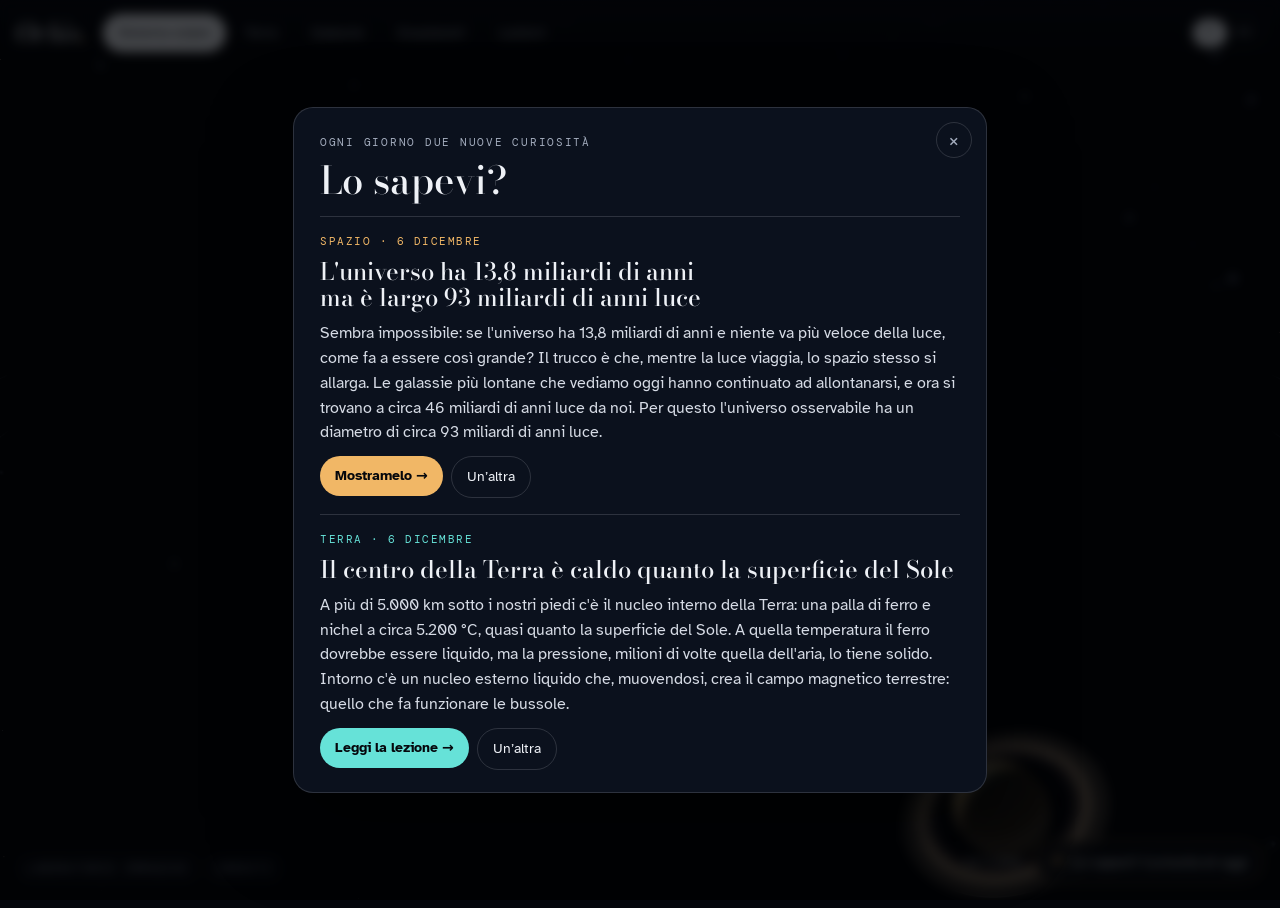
==== commit 21d9f3cb: "Publish Orbis mobile update with Edward's offline laboratory" ====
--- a/index.html
+++ b/index.html
@@ -402,123 +402,283 @@
 .nav .ns{display:none}
 @media (max-width:760px){.nav{gap:0}.nav button{padding:7px 7px;font-size:.8rem}}
 @media (max-width:380px){.nav .nl{display:none}.nav .ns{display:inline}}
+/* going deeper: the box at the end of a lesson that opens with a tap */
+.l-more{border-radius:var(--r);border:1px solid color-mix(in srgb,var(--sc) 40%,transparent);background:linear-gradient(160deg,color-mix(in srgb,var(--sc) 9%,transparent),transparent 70%)}
+.l-more summary{list-style:none;cursor:pointer;position:relative;display:grid;gap:8px;padding:16px 58px 16px 18px;border-radius:var(--r)}
+.l-more summary::-webkit-details-marker{display:none}
+.l-more summary:focus-visible{outline:2px solid var(--sc);outline-offset:2px}
+.l-more-k{font-family:var(--mono);font-size:.7rem;letter-spacing:.14em;text-transform:uppercase;color:var(--sc)}
+.l-more-qs{display:grid;gap:6px}
+.l-more-qs span{font-family:var(--display);font-size:1.12rem;line-height:1.3;color:var(--ink)}
+.l-more-ic{position:absolute;right:16px;top:50%;width:32px;height:32px;margin-top:-16px;border-radius:50%;border:1px solid color-mix(in srgb,var(--sc) 60%,transparent);display:grid;place-items:center;color:var(--sc);font-size:1.3rem;line-height:1;transition:transform .25s}
+.l-more summary:hover .l-more-ic{background:color-mix(in srgb,var(--sc) 15%,transparent)}
+.l-more[open] .l-more-ic{transform:rotate(45deg)}
+.l-more[open] .l-more-qs{display:none}
+.l-more-body{display:grid;gap:8px;padding:0 18px 18px}
+.l-article .l-more-body h3{font-family:var(--display);font-weight:500;font-size:1.3rem;line-height:1.2;color:var(--sc);margin-top:8px}
+@media (prefers-reduced-motion:reduce){.l-more-ic{transition:none}}
 /* LESSONS-CSS:END */
 /* GAME-CSS:BEGIN */
-/* ---------- the Laboratory (game) ---------- */
-.page.game{z-index:41}
-.page.game .inner{padding-top:calc(var(--bar-real,78px) + 18px);max-width:820px}
-.g-banner{display:flex;align-items:center;gap:14px;text-align:left;padding:14px 16px;border-radius:var(--r);border:1px solid rgba(255,95,162,.5);background:linear-gradient(110deg,rgba(255,95,162,.22),rgba(57,181,255,.16) 55%,rgba(87,217,119,.16));transition:transform .15s}
-.g-banner:hover{transform:translateY(-2px)}
-.g-b-ico{font-size:2rem;line-height:1}
-.g-b-txt{display:grid;gap:2px;flex:1;min-width:0}
-.g-b-txt strong{font-family:var(--display);font-size:1.35rem;font-weight:500;display:flex;align-items:center;gap:8px}
-.g-b-txt strong em{font-style:normal;font-family:var(--mono)}
-.g-b-txt>span{color:#d6dbe5;font-size:.9rem}
-.g-b-go{font-weight:700;color:var(--void);background:#ffd479;padding:8px 14px;border-radius:999px;font-size:.88rem;white-space:nowrap}
-.g-say{display:flex;gap:12px;align-items:flex-start}
-.g-prof{width:62px;height:62px;flex:none;border-radius:50%;background:#1d2536;border:2px solid #ffd479}
-.g-say p{position:relative;flex:1;background:#fdf6e3;color:#1d2536;border-radius:4px 16px 16px 16px;padding:12px 14px;font-size:1rem;line-height:1.5}
-.g-say p b{display:block;font-family:var(--mono);font-size:.66rem;letter-spacing:.12em;text-transform:uppercase;color:#b0527a}
-.g-roomwrap{margin:0;border-radius:var(--r);border:1px solid var(--hair);overflow:hidden;background:#070a12}
-.g-room{display:block;width:100%;height:auto}
-.g-room .r1,.g-room .r2,.g-room .r3,.g-room .r4,.g-room .r5{opacity:0;transition:opacity 1.2s}
-.g-room .r0{transition:opacity 1.2s}
-.g-room.s1 .r0,.g-room.s2 .r0,.g-room.s3 .r0,.g-room.s4 .r0,.g-room.s5 .r0{opacity:0}
-.g-room.s1 .r1,.g-room.s2 .r1,.g-room.s3 .r1,.g-room.s4 .r1,.g-room.s5 .r1{opacity:1}
-.g-room.s2 .r2,.g-room.s3 .r2,.g-room.s4 .r2,.g-room.s5 .r2{opacity:1}
-.g-room.s3 .r3,.g-room.s4 .r3,.g-room.s5 .r3{opacity:1}
-.g-room.s4 .r4,.g-room.s5 .r4{opacity:1}
-.g-room.s5 .r5{opacity:1}
-@keyframes g-bub{0%{transform:translateY(8px);opacity:0}30%{opacity:1}100%{transform:translateY(-26px);opacity:0}}
-.g-room.s5 .g-bub circle{animation:g-bub 2.4s infinite}
+/* ---------- the Laboratory (game) ----------
+   A game inside Orbis with its own look: a storybook laboratory at night. The room fills the
+   screen and everything else floats on it: thick ink outlines, paper panels, buttons with a lip
+   you can press. Display type is Grandstander, reading text stays Atkinson Hyperlegible. */
+.page.game{z-index:60;overflow:hidden;background:radial-gradient(70% 90% at 50% 40%,#2a1f55,#0b0820)}
+.page.game .inner{max-width:none;height:100%;padding:0;gap:0;display:block}
+.g-stage,.g-banner,.g-return{--g-ink:#2b1f4a;--g-cream:#fff4dc;--g-gold:#ffd166;--g-gold2:#f0a93b;--g-go:#4bd67f;--g-go2:#1f9a4b;--g-pink:#ff5fa2;--g-font:"Grandstander","Baloo 2",ui-rounded,"Arial Rounded MT Bold",var(--body)}
+.g-stage{position:relative;height:100%;max-width:600px;margin:0 auto;overflow:hidden;background:#1c1436;color:var(--g-ink);-webkit-tap-highlight-color:transparent;-webkit-user-select:none;user-select:none}
+.g-ico{display:inline-block;width:1.4em;height:1.4em;vertical-align:-.32em;flex:none;overflow:visible}
+.g-ico *,.g-prof *{stroke:#2b1f4a;stroke-width:2.6;stroke-linejoin:round;stroke-linecap:round}
+.g-ico .n,.g-prof .n{stroke:none}
+.g-ico .h{stroke:#fff;stroke-width:3;fill:none;opacity:.85}
+
+/* the professor */
+.g-prof{display:block;overflow:visible}
+.g-prof *{stroke-width:3}
+.g-prof .m-wow,.g-prof .m-think,.g-prof.wow .m-smile,.g-prof.think .m-smile{display:none}
+.g-prof.wow .m-wow,.g-prof.think .m-think{display:block}
+.g-prof .eyes{transform-box:fill-box;transform-origin:50% 50%;animation:g-wink 4.4s infinite}
+.g-prof.talk .m-smile{transform-box:fill-box;transform-origin:50% 0;animation:g-mouth .2s infinite alternate}
+
+/* things you press: they sit on a lip and go down when touched */
+.g-btn,.g-round,.g-opt,.g-in,.g-tile,.g-step button,.g-stage .w-btn,.g-dial button{transition:transform .08s,box-shadow .08s}
+.g-btn:active,.g-round:active,.g-opt:active,.g-in:active,.g-tile:active,.g-step button:active,.g-stage .w-btn:active,.g-dial button:active{transform:translateY(3px);box-shadow:0 1px 0 var(--g-ink)}
+.g-btn{display:inline-flex;align-items:center;justify-content:center;gap:8px;min-height:52px;padding:10px 22px;border-radius:18px;border:3px solid var(--g-ink);background:linear-gradient(#ffe69a,var(--g-gold));color:var(--g-ink);font-family:var(--g-font);font-weight:700;font-size:1.12rem;line-height:1.1;box-shadow:0 5px 0 var(--g-ink)}
+.g-btn.go{background:linear-gradient(#8af5b0,var(--g-go) 55%,#33c069);color:#fff;text-shadow:0 2px 0 rgba(15,80,40,.6);font-size:1.25rem;letter-spacing:.01em}
+.g-btn.alt{background:var(--g-cream)}
+.g-round{width:46px;height:46px;flex:none;display:grid;place-items:center;border-radius:50%;background:var(--g-cream);border:3px solid var(--g-ink);box-shadow:0 4px 0 var(--g-ink)}
+.g-round .g-ico{width:24px;height:24px;vertical-align:0}
+.g-pill{display:inline-flex;align-items:center;gap:5px;height:40px;padding:0 14px 0 8px;border-radius:999px;background:var(--g-ink);color:#fff;border:3px solid rgba(255,255,255,.28);font-family:var(--g-font);font-weight:600;font-size:1.02rem;white-space:nowrap}
+.g-pill b{font-weight:800;color:var(--g-gold);font-size:1.15rem}
+.g-pill .g-ico{width:24px;height:24px;vertical-align:0}
+.g-stage .w-btn{display:inline-flex;align-items:center;gap:6px;padding:9px 14px;border-radius:14px;border:3px solid var(--g-ink);background:var(--g-gold);color:var(--g-ink);font-family:var(--g-font);font-weight:700;font-size:.95rem;line-height:1.1;box-shadow:0 4px 0 var(--g-ink)}
+.g-stage .w-btn.ghost{background:var(--g-cream)}
+
+/* the room */
+.g-scene{position:absolute;inset:0;overflow:hidden}
+.g-room{display:block;width:100%;height:100%;transition:transform 1s cubic-bezier(.6,0,.2,1)}
+.g-room .r1,.g-room .r2,.g-room .r3,.g-room .r4,.g-room .r5{opacity:0}
+.g-room:is(.s1,.s2,.s3,.s4,.s5) .r1,.g-room:is(.s2,.s3,.s4,.s5) .r2,.g-room:is(.s3,.s4,.s5) .r3,.g-room:is(.s4,.s5) .r4,.g-room.s5 .r5{opacity:1}
+.g-room .r0{opacity:.75}.g-room:not(.s0) .r0{opacity:0}
+.g-room .g-dark{opacity:.72}.g-room.s1 .g-dark{opacity:.4}.g-room.s2 .g-dark{opacity:.32}.g-room.s3 .g-dark{opacity:.24}.g-room.s4 .g-dark{opacity:.15}.g-room.s5 .g-dark{opacity:.03}
+.g-scene.pop .g-room *{transition:opacity .7s}
+.g-scene.pop .s1 .r1{animation:g-flick 1s steps(1) both}
+.g-scene.pop .s2 .r2,.g-scene.pop .s3 .r3,.g-scene.pop .s4 .r4,.g-scene.pop .s5 .r5{transform-box:fill-box;transform-origin:50% 100%;animation:g-pop .7s cubic-bezier(.3,1.5,.5,1) both}
+.g-tw{animation:g-tw 2.4s ease-in-out infinite alternate}
+.g-mote{transform-box:fill-box;animation:g-mote 7s linear infinite}
+.g-room.s5 .g-bub circle{transform-box:fill-box;animation:g-bub 2.4s infinite}
 .g-room.s5 .g-bub circle:nth-child(2){animation-delay:.8s}.g-room.s5 .g-bub circle:nth-child(3){animation-delay:1.6s}
-.g-roomwrap figcaption{display:flex;flex-wrap:wrap;gap:6px 16px;justify-content:space-between;padding:10px 14px;font-size:.9rem;border-top:1px solid var(--hair)}
-.g-count{color:#ffd479;font-weight:700}.g-gift{color:#d6dbe5}
-.g-h2{font-family:var(--display);font-weight:500;font-size:1.5rem;display:flex;align-items:baseline;gap:10px;flex-wrap:wrap}
-.g-h2 small{font-family:var(--mono);font-size:.66rem;letter-spacing:.14em;text-transform:uppercase;color:#ffb45e}
-.g-h2.dim{color:var(--mist);font-size:1.15rem;margin-top:8px}
-.g-path{list-style:none;display:grid;gap:10px;padding:0;margin:0}
-.g-step button{width:100%;display:flex;align-items:center;gap:14px;text-align:left;padding:12px 14px;border-radius:var(--r);border:1px solid var(--hair);background:rgba(255,255,255,.03)}
-.g-step.now button{border-color:#ffd479;background:linear-gradient(110deg,rgba(255,212,121,.16),rgba(255,95,162,.1))}
-.g-step.done button{border-color:rgba(134,220,147,.45)}
-.g-step.lock button{opacity:.55}
-.g-s-ico{font-size:1.7rem;width:44px;height:44px;display:grid;place-items:center;border-radius:12px;background:rgba(255,255,255,.07);flex:none}
-.g-s-txt{display:grid;gap:2px;flex:1;min-width:0}
-.g-s-txt small{font-family:var(--mono);font-size:.64rem;letter-spacing:.12em;text-transform:uppercase;color:var(--mist)}
-.g-s-txt strong{font-family:var(--display);font-weight:500;font-size:1.15rem;line-height:1.15}
-.g-s-end em{font-style:normal;font-weight:700;color:#ffd479;white-space:nowrap;font-size:.9rem}
-.g-stars{color:#ffd479;letter-spacing:2px;font-size:1.05rem;white-space:nowrap}.g-stars i{font-style:normal;color:rgba(255,255,255,.2)}
-.g-soons{display:grid;grid-template-columns:repeat(3,1fr);gap:10px}
-.g-soon{display:grid;gap:4px;justify-items:center;text-align:center;padding:14px 8px;border-radius:var(--r);border:1px dashed color-mix(in srgb,var(--sc) 45%,transparent);opacity:.75}
-.g-soon span{font-size:1.6rem}.g-soon strong{font-size:.86rem;color:var(--sc);font-weight:600}.g-soon small{font-family:var(--mono);font-size:.62rem;letter-spacing:.1em;text-transform:uppercase;color:var(--mist)}
-.g-play{display:flex;flex-direction:column;gap:14px}
-.g-play h1{font-family:var(--display);font-weight:500;font-size:clamp(1.7rem,6vw,2.5rem);line-height:1.08}
+
+/* cinema: black bars slide in, the interface steps aside */
+.g-bars i{position:absolute;z-index:4;left:0;right:0;height:9%;background:#06040f;transition:transform .5s}
+.g-bars i:first-child{top:0;transform:translateY(-101%)}.g-bars i:last-child{bottom:0;transform:translateY(101%)}
+.g-stage.cine .g-bars i{transform:none}
+.g-hud{position:absolute;z-index:5;left:0;right:0;top:0;display:flex;align-items:center;gap:8px;padding:calc(10px + env(safe-area-inset-top,0px)) 12px 8px;transition:opacity .3s,transform .4s}
+.g-hud .sp{flex:1}
+.g-stage.cine .g-hud,.g-stage.g-intro .g-hud{opacity:0;transform:translateY(-16px);pointer-events:none}
+.g-stage.cine .g-dock,.g-stage.talking .g-dock,.g-stage.g-intro .g-dock{transform:translateY(165%)}
+.g-stage.g-intro .g-room{animation:g-push 2.6s ease-out both}
+
+/* title */
+.g-splash{position:absolute;z-index:7;inset:0;display:grid;place-content:center;justify-items:center;gap:10px;text-align:center;padding:0 16px 12%;background:radial-gradient(90% 60% at 50% 42%,rgba(12,8,36,.2),rgba(12,8,36,.84));transition:opacity .5s}
+.g-splash.out{opacity:0;pointer-events:none}
+.g-logo{margin:0;font-family:var(--g-font);font-weight:800;line-height:.9;color:var(--g-gold);font-size:clamp(3rem,15.5vw,5.2rem);text-shadow:-3px -3px 0 var(--g-ink),3px -3px 0 var(--g-ink),-3px 3px 0 var(--g-ink),3px 3px 0 var(--g-ink),0 -3px 0 var(--g-ink),-3px 0 0 var(--g-ink),3px 0 0 var(--g-ink),0 8px 0 var(--g-ink),0 14px 24px rgba(0,0,0,.6);animation:g-logo .9s cubic-bezier(.3,1.4,.5,1) both}
+.g-logo small{display:block;font-size:.5em;color:#fff;margin-bottom:.12em}
+.g-logo-sub{margin:0;font-family:var(--g-font);font-weight:600;font-size:1.2rem;color:#fff;text-shadow:0 2px 0 var(--g-ink),0 4px 12px rgba(0,0,0,.6);animation:g-rise .5s .55s both}
+
+/* the professor speaks */
+.g-talk{position:absolute;z-index:6;left:0;right:0;bottom:0;display:flex;align-items:flex-end;gap:4px;padding:70px 12px calc(16px + env(safe-area-inset-bottom,0px)) 6px;background:linear-gradient(to top,rgba(12,8,36,.94) 35%,rgba(12,8,36,0));cursor:pointer}
+.g-talk[hidden]{display:none}
+.g-talk .g-prof{width:132px;height:auto;flex:none;margin-bottom:-6px;animation:g-bob 3.2s ease-in-out infinite}
+.g-bubble{position:relative;flex:1;min-width:0;margin:0 0 14px;background:var(--g-cream);border:3px solid var(--g-ink);border-radius:22px 22px 22px 6px;padding:11px 14px 12px;box-shadow:0 5px 0 var(--g-ink);font-size:1.02rem;line-height:1.45;color:var(--g-ink)}
+.g-bubble b{display:block;font-family:var(--g-font);font-weight:700;color:#c2327a;font-size:.92rem;margin-bottom:2px}
+.g-bubble p{margin:0}
+.g-bubble .off{visibility:hidden}
+.g-tap{display:block;margin-top:6px;text-align:right;font-family:var(--g-font);font-weight:600;font-size:.85rem;color:#7a6a94;animation:g-blink 1s infinite alternate}
+.g-say{display:flex;align-items:flex-end;gap:6px}
+.g-say .g-prof{width:64px;height:auto;flex:none}
+.g-say .g-bubble{margin:0}
+
+/* the card at the bottom of the room: where you are and what comes next */
+.g-dock{position:absolute;z-index:5;left:10px;right:10px;bottom:calc(12px + env(safe-area-inset-bottom,0px));transition:transform .45s cubic-bezier(.3,1.25,.5,1)}
+.g-peek{position:absolute;left:2px;bottom:calc(100% - 30px);width:116px;padding:0}
+.g-peek .g-prof{width:100%;height:auto;animation:g-bob 3.2s ease-in-out infinite}
+.g-card{position:relative;display:grid;gap:14px;padding:14px 12px 14px;border-radius:24px;background:var(--g-cream);border:3px solid var(--g-ink);box-shadow:0 6px 0 var(--g-ink),0 18px 40px rgba(0,0,0,.5)}
+.g-path{list-style:none;display:flex;padding:0 0 8px;margin:0}
+.g-step{position:relative;flex:1;display:grid;place-items:center}
+.g-step::before{content:"";position:absolute;top:23px;right:50%;width:100%;height:6px;margin-top:-3px;background:repeating-linear-gradient(90deg,#cdbb9c 0 7px,transparent 7px 12px)}
+.g-step:first-child::before{display:none}
+.g-step.done::before,.g-step.now::before{background:var(--g-go2)}
+.g-step button{position:relative;z-index:1;width:46px;height:46px;display:grid;place-items:center;border-radius:50%;background:#fff;border:3px solid var(--g-ink);box-shadow:0 4px 0 var(--g-ink)}
+.g-step .g-ico{width:28px;height:28px;vertical-align:0}
+.g-step.done button{background:#c9f5d6}
+.g-step.now button{background:var(--g-gold);animation:g-pulse 1.4s ease-in-out infinite}
+.g-step.lock button{background:#ddd3c0;border-color:#8f8674;box-shadow:0 4px 0 #8f8674}
+.g-step.lock .g-ico{opacity:.5;filter:grayscale(1)}
+.g-node-st{position:absolute;z-index:2;left:50%;bottom:-12px;transform:translateX(-50%);pointer-events:none}
+.g-stars{color:var(--g-gold2);letter-spacing:1px;font-size:.8rem;white-space:nowrap;text-shadow:0 1px 0 var(--g-ink),1px 0 0 var(--g-ink),-1px 0 0 var(--g-ink),0 -1px 0 var(--g-ink)}
+.g-stars i{font-style:normal;color:#cdbb9c;text-shadow:none}
+.g-mission{display:flex;align-items:center;gap:10px;padding-left:4px}
+.g-m-txt{flex:1;min-width:0;display:grid;gap:2px}
+.g-m-txt small{font-size:.8rem;font-weight:700;color:#7a6a94}
+.g-m-txt strong{font-family:var(--g-font);font-weight:700;font-size:1.2rem;line-height:1.12}
+.g-m-txt em{font-style:normal;font-size:.82rem;font-weight:700;color:#9a5a12;line-height:1.25}
+.g-m-txt em .g-ico{width:18px;height:18px;margin-right:3px}
+.g-mission .g-btn{flex:none;padding:10px 18px}
+
+/* a step: header on the laboratory wall, the rest scrolls */
+.g-stepv{display:flex;flex-direction:column;background:radial-gradient(130% 55% at 50% -6%,#7559c2 0,#3b2d73 40%,#1c1436 100%)}
+.g-stepv .g-hud{position:relative;flex:none;padding-bottom:10px}
+.g-stage .g-title{flex:1;min-width:0;margin:0;display:flex;align-items:center;gap:8px;font-family:var(--g-font);font-weight:700;font-size:1.22rem;line-height:1.08;color:#fff;text-shadow:0 2px 0 var(--g-ink)}
+.g-stage .g-title .g-ico{width:34px;height:34px;vertical-align:0}
+.g-scroll{flex:1;min-height:0;overflow-y:auto;-webkit-overflow-scrolling:touch;padding:4px 12px calc(30px + env(safe-area-inset-bottom,0px))}
+.g-play{display:flex;flex-direction:column;gap:14px;max-width:560px;margin:0 auto}
+.g-play>.w-btn{align-self:flex-start}
 .g-phases{list-style:none;display:flex;gap:6px;padding:0;margin:0}
-.g-phases li{flex:1;text-align:center;font-family:var(--mono);font-size:.66rem;letter-spacing:.06em;text-transform:uppercase;padding:7px 4px;border-radius:999px;border:1px solid var(--hair);color:var(--mist)}
-.g-phases li[aria-current]{background:#ffd479;color:var(--void);border-color:#ffd479;font-weight:700}
-.g-phases li.ok{border-color:rgba(134,220,147,.5);color:#86dc93}
-.g-goal{font-size:1.08rem;line-height:1.55;color:#e3e7ee}
-.g-opts{display:grid;gap:10px}
-.g-opt{text-align:left;padding:14px 16px;border-radius:14px;border:2px solid var(--hair);font-size:1.02rem;background:rgba(255,255,255,.03)}
-.g-opt:nth-child(1){border-color:rgba(255,95,162,.55)}.g-opt:nth-child(2){border-color:rgba(57,181,255,.55)}.g-opt:nth-child(3){border-color:rgba(87,217,119,.55)}
-.g-opt.pick{background:#ffd479;color:var(--void);border-color:#ffd479;font-weight:700}
-.g-opt:disabled:not(.pick){opacity:.45}
-.g-note{display:flex;align-items:center;gap:12px;flex-wrap:wrap;color:var(--mist);min-height:1.2em}
-.g-bench{display:grid;gap:10px;padding:14px;border-radius:var(--r);border:1px solid rgba(255,180,94,.4);background:radial-gradient(120% 90% at 50% 0,#151c2e,#070a12)}
-.g-status{min-height:2.9em;font-size:1rem;line-height:1.45;color:#fdf6e3}
-.g-ingr{display:flex;flex-wrap:wrap;gap:8px}
-.g-in{display:inline-flex;align-items:center;gap:6px;padding:9px 13px;border-radius:999px;border:2px solid var(--ic);background:color-mix(in srgb,var(--ic) 16%,transparent);font-size:.92rem;font-weight:600}
-.g-in span{font-size:1.15rem}.g-in:active{transform:scale(.95)}.g-in:disabled{opacity:.35}
+.g-phases li{flex:1;display:flex;align-items:center;justify-content:center;gap:6px;padding:5px 4px;border-radius:999px;border:2px solid transparent;background:rgba(255,255,255,.13);color:#d9d0f5;font-family:var(--g-font);font-weight:600;font-size:.92rem}
+.g-phases li i{width:22px;height:22px;display:grid;place-items:center;border-radius:50%;background:rgba(255,255,255,.2);font-style:normal;font-size:.82rem}
+.g-phases li[aria-current]{background:var(--g-gold);color:var(--g-ink);border-color:var(--g-ink);box-shadow:0 3px 0 var(--g-ink)}
+.g-phases li[aria-current] i{background:var(--g-ink);color:var(--g-gold)}
+.g-phases li.ok{background:#c9f5d6;color:#1f6b3b}.g-phases li.ok i{background:#1f9a4b;color:#fff}
+
+/* bet */
+.g-opts{display:grid;gap:12px}
+.g-opt{display:flex;align-items:center;gap:12px;text-align:left;padding:11px 14px;border-radius:18px;border:3px solid var(--g-ink);background:var(--g-cream);color:var(--g-ink);font-size:1.06rem;font-weight:700;line-height:1.25;box-shadow:0 5px 0 var(--g-ink)}
+.g-opt i{width:38px;height:38px;flex:none;display:grid;place-items:center;border-radius:12px;border:3px solid var(--g-ink);background:var(--g-pink);color:#fff;font-family:var(--g-font);font-style:normal;font-weight:800;font-size:1.15rem}
+.g-opt:nth-child(2) i{background:#39b5ff}.g-opt:nth-child(3) i{background:#57d977}
+.g-opt.pick{background:var(--g-gold)}
+.g-opt:disabled:not(.pick){opacity:.5;transform:translateY(3px);box-shadow:0 2px 0 var(--g-ink)}
+.g-note{display:grid;gap:10px;justify-items:center;text-align:center;color:#efe9ff;font-weight:700;min-height:1.2em}
+
+/* the bench */
+.g-bench{display:grid;gap:10px;padding:10px;border-radius:22px;border:3px solid var(--g-ink);background:#6e4023;box-shadow:0 6px 0 var(--g-ink)}
+.g-bench.boom{animation:g-shake .5s}
+.g-bench canvas{border-radius:14px;border:3px solid var(--g-ink);background:radial-gradient(70% 60% at 50% 30%,rgba(255,225,150,.2),transparent),linear-gradient(#3b2d73 0,#55429a calc(100% - 36px),#dba673 calc(100% - 36px),#dba673 calc(100% - 23px),#8a5632 calc(100% - 23px))}
+.g-status{min-height:0;margin:0;padding:10px 12px;border-radius:14px;background:var(--g-cream);border:3px solid var(--g-ink);color:var(--g-ink);font-size:1rem;font-weight:700;line-height:1.4}
+.g-status:empty{display:none}
+.g-bench .g-status{min-height:4.9em}
+.g-ingr{display:grid;grid-template-columns:repeat(auto-fit,minmax(76px,1fr));gap:8px}
+.g-in{display:grid;justify-items:center;align-content:start;gap:3px;padding:8px 1px 7px;border-radius:16px;border:3px solid var(--g-ink);background:#fff;color:var(--g-ink);font-size:.76rem;letter-spacing:-.01em;font-weight:700;line-height:1.1;box-shadow:0 4px 0 var(--g-ink)}
+.g-in .g-ico{width:38px;height:38px;vertical-align:0}
+.g-in:disabled{opacity:.4;transform:translateY(3px);box-shadow:0 1px 0 var(--g-ink)}
 .g-row{display:flex;gap:10px;flex-wrap:wrap;align-items:center}
-.g-bench .w-btn,.g-learn .w-btn,.g-clues .w-btn,.g-hintbox .w-btn,.g-play>.w-btn{--sc:#ffb45e;align-self:flex-start}
-.g-found{display:flex;flex-wrap:wrap;gap:8px}
-.g-chip{display:inline-flex;align-items:center;gap:6px;padding:5px 10px;border-radius:999px;border:1px dashed var(--hair);color:var(--mist);font-size:.82rem}
-.g-chip i{width:14px;height:14px;border-radius:50%;background:rgba(255,255,255,.12)}
-.g-chip.on{border:1px solid var(--ic);color:var(--ink)}.g-chip.on i{background:var(--ic)}.g-chip small{color:var(--mist)}
-.g-doneline{display:flex;align-items:center;gap:12px;flex-wrap:wrap;padding:14px;border-radius:var(--r);background:rgba(134,220,147,.14);border:1px solid rgba(134,220,147,.5);font-size:1.05rem}
-.g-learn{display:grid;gap:12px}
-.g-learn h2{font-family:var(--display);font-weight:500;font-size:1.45rem;color:#ffb45e;margin-top:4px}
-.g-learn p{color:#d6dbe5;line-height:1.65;font-size:1.02rem}
-.g-earn{font-family:var(--mono);font-size:.74rem !important;letter-spacing:.12em;text-transform:uppercase;color:var(--mist) !important;display:flex;align-items:center;gap:10px}
-.g-earn .g-stars{font-size:1.5rem}
-.g-giftline{padding:10px 14px;border-radius:12px;background:rgba(255,212,121,.12);border:1px solid rgba(255,212,121,.4);color:#ffe2a3 !important}
-.g-bet{padding:10px 14px;border-radius:12px;font-size:1rem;line-height:1.5}
-.g-bet.ok{background:rgba(134,220,147,.14);border:1px solid rgba(134,220,147,.5);color:#d9f6de !important}
-.g-bet.no{background:rgba(255,180,94,.12);border:1px solid rgba(255,180,94,.45);color:#ffe2bd !important}
-.g-lock{display:grid;gap:14px;justify-items:center;padding:18px;border-radius:var(--r);background:linear-gradient(160deg,#2a3246,#161c2b);border:2px solid #4a556d}
-.g-dials{display:flex;gap:12px}
-.g-dial{display:grid;justify-items:center;gap:4px}
-.g-dial button{width:56px;height:38px;border-radius:10px;background:color-mix(in srgb,var(--ic) 22%,transparent);border:1px solid var(--ic);color:var(--ic);font-size:1rem}
-.g-dial output{width:56px;height:64px;display:grid;place-items:center;border-radius:10px;background:#05070c;border:2px solid var(--ic);font-family:var(--mono);font-size:2.1rem;color:var(--ic)}
-@keyframes g-shake{20%,60%{transform:translateX(-7px)}40%,80%{transform:translateX(7px)}}
+.g-found{display:flex;flex-wrap:wrap;gap:6px}
+.g-chip{display:inline-flex;align-items:center;gap:6px;padding:4px 10px;border-radius:999px;border:2px dashed rgba(255,255,255,.4);color:#f1e6d8;font-size:.82rem;font-weight:700}
+.g-chip i{width:15px;height:15px;border-radius:50%;background:rgba(255,255,255,.25)}
+.g-chip.on{background:var(--g-cream);color:var(--g-ink);border:2px solid var(--g-ink)}.g-chip.on i{background:var(--ic);border:2px solid var(--g-ink)}.g-chip small{color:#7a6a94}
+.g-doneline{display:grid;gap:10px;justify-items:center;padding:14px;border-radius:22px;background:#c9f5d6;border:3px solid var(--g-ink);box-shadow:0 6px 0 var(--g-ink);font-family:var(--g-font);font-size:1.35rem;color:#1f6b3b;animation:g-pop .5s cubic-bezier(.3,1.5,.5,1)}
+.g-doneline[hidden]{display:none}
+
+/* find out */
+.g-learn{display:grid;gap:14px}
+.g-award{display:grid;justify-items:center;gap:4px;padding:12px 14px 14px;border-radius:24px;background:linear-gradient(#5544a3,#2f2466);border:3px solid var(--g-ink);box-shadow:0 6px 0 var(--g-ink);color:#fff;font-family:var(--g-font);font-weight:600;font-size:1.05rem}
+.g-bigst{display:flex;gap:6px}
+.g-bigst .g-ico{width:56px;height:56px;animation:g-star .55s cubic-bezier(.3,1.6,.5,1) both}
+.g-bigst .g-ico:nth-child(2){animation-delay:.25s}.g-bigst .g-ico:nth-child(3){animation-delay:.5s}
+.g-bigst .g-ico.off{filter:grayscale(1);opacity:.3}
+.g-giftline{display:flex;align-items:center;gap:10px;margin:0;padding:10px 14px;border-radius:18px;background:var(--g-gold);border:3px solid var(--g-ink);box-shadow:0 5px 0 var(--g-ink);color:var(--g-ink);font-weight:700;line-height:1.3}
+.g-giftline .g-ico{width:36px;height:36px}
+.g-bet{margin:0;padding:10px 14px;border-radius:16px;border:3px solid var(--g-ink);font-size:1rem;font-weight:700;line-height:1.4}
+.g-bet.ok{background:#c9f5d6;color:#1f6b3b}.g-bet.no{background:#ffe1c2;color:#8a4a12}
+.g-paper{display:grid;gap:10px;padding:16px 16px 18px;border-radius:20px;background:var(--g-cream);border:3px solid var(--g-ink);box-shadow:0 6px 0 var(--g-ink)}
+.g-paper h2{margin:0;font-family:var(--g-font);font-weight:700;font-size:1.3rem;color:#c2327a}
+.g-paper p{margin:0;color:var(--g-ink);font-size:1.03rem;line-height:1.6;-webkit-user-select:text;user-select:text}
+.g-sticky{display:grid;gap:4px;padding:14px 16px;border-radius:6px 18px 18px 18px;background:#fff0a8;border:3px solid var(--g-ink);box-shadow:0 5px 0 var(--g-ink);transform:rotate(-1deg)}
+.g-sticky strong{font-family:var(--g-font);font-size:1.08rem}
+.g-sticky p{margin:0;line-height:1.5}
+.g-actions{display:grid;gap:14px;padding-top:2px}
+
+/* riddles */
+.g-lock{display:grid;gap:16px;justify-items:center;padding:18px 12px 20px;border-radius:22px;background:linear-gradient(#cf9058,#9a6238);border:3px solid var(--g-ink);box-shadow:0 6px 0 var(--g-ink)}
+.g-dials{display:flex;gap:10px;padding:12px;border-radius:18px;background:#3a3560;border:3px solid var(--g-ink)}
+.g-dial{display:grid;justify-items:center;gap:7px}
+.g-dial button{width:58px;height:40px;border-radius:12px;background:var(--ic);border:3px solid var(--g-ink);color:var(--g-ink);font-size:1rem;box-shadow:0 3px 0 var(--g-ink)}
+.g-dial output{width:58px;height:66px;display:grid;place-items:center;border-radius:12px;background:#fff;border:3px solid var(--g-ink);box-shadow:inset 0 7px 0 rgba(43,31,74,.14),inset 0 -7px 0 rgba(43,31,74,.1);font-family:var(--g-font);font-weight:800;font-size:2.4rem;color:var(--g-ink)}
 .g-lock.shake{animation:g-shake .4s}
 .g-clues{list-style:none;display:grid;gap:10px;padding:0;margin:0}
-.g-clues li{display:flex;gap:12px;padding:12px 14px;border-radius:14px;border:1px solid color-mix(in srgb,var(--ic) 45%,transparent);background:color-mix(in srgb,var(--ic) 7%,transparent)}
-.g-clues li>div{display:grid;gap:8px;flex:1;min-width:0}
-.g-num{width:30px;height:30px;flex:none;display:grid;place-items:center;border-radius:50%;background:var(--ic);color:var(--void);font-weight:700}
-.g-hint{color:var(--mist);font-size:.94rem}.g-hint b{color:var(--ink);font-size:1.2rem}
-.g-quote{margin:0;padding:16px 18px;border-radius:var(--r);border-left:4px solid #ff5fa2;background:rgba(255,95,162,.09);font-family:var(--display);font-size:1.25rem;line-height:1.4}
-.g-tiles{display:grid;grid-template-columns:1fr 1fr;gap:10px}
-.g-tile{display:grid;gap:8px;justify-items:center;padding:12px 8px;border-radius:14px;border:2px solid var(--hair);background:rgba(255,255,255,.03);text-align:center}
-.g-tile img{width:100%;aspect-ratio:4/3;object-fit:cover;border-radius:9px}
-.g-tile strong{font-size:.94rem;font-weight:600}
-.g-tile.yes{border-color:#86dc93;background:rgba(134,220,147,.16)}
-.g-tile.no{border-color:#ff7a6b;opacity:.4}
-.g-planet{width:84px;height:84px;border-radius:50%;background:radial-gradient(circle at 34% 30%,var(--a),var(--b));box-shadow:inset -10px -8px 18px rgba(0,0,0,.45)}
+.g-clues li{display:flex;gap:12px;padding:12px 14px;border-radius:18px;background:var(--g-cream);border:3px solid var(--g-ink);box-shadow:0 4px 0 var(--g-ink)}
+.g-clues li>div{display:grid;gap:8px;flex:1;min-width:0;justify-items:start}
+.g-clues p{margin:0;font-weight:700;line-height:1.35}
+.g-num{width:34px;height:34px;flex:none;display:grid;place-items:center;border-radius:50%;background:var(--ic);border:3px solid var(--g-ink);font-family:var(--g-font);font-weight:800}
+.g-clues .g-hint{color:#5c4d7d;font-weight:400;font-size:.96rem}.g-hint b{color:var(--g-ink);font-size:1.3rem}
+.g-quote{position:relative;margin:8px 0 0;padding:20px 16px 16px;border-radius:20px;background:var(--g-cream);border:3px solid var(--g-ink);box-shadow:0 6px 0 var(--g-ink);font-family:var(--g-font);font-weight:600;font-size:1.2rem;line-height:1.35;color:var(--g-ink)}
+.g-quote small{position:absolute;top:-15px;left:14px;padding:3px 11px 2px;border-radius:999px;background:var(--g-pink);border:3px solid var(--g-ink);color:#fff;font-size:.85rem;font-weight:700}
+.g-tiles{display:grid;grid-template-columns:1fr 1fr;gap:12px}
+.g-tile{display:grid;gap:8px;justify-items:center;padding:8px 8px 10px;border-radius:18px;border:3px solid var(--g-ink);background:#fff;color:var(--g-ink);box-shadow:0 5px 0 var(--g-ink);text-align:center}
+.g-tile img{width:100%;aspect-ratio:4/3;object-fit:cover;border-radius:10px;border:2px solid var(--g-ink)}
+.g-tile strong{font-family:var(--g-font);font-weight:700;font-size:1rem;line-height:1.1}
+.g-tile.yes{background:#c9f5d6;animation:g-pop .45s cubic-bezier(.3,1.5,.5,1)}
+.g-tile.no{background:#ffd3cc;opacity:.55;animation:g-shake .4s}
+.g-tile.was{background:#ffd3cc;opacity:.55}
+.g-tile:disabled{box-shadow:0 2px 0 var(--g-ink);transform:translateY(3px)}
+.g-planet{width:84px;height:84px;margin:6px 0 2px;border-radius:50%;border:3px solid var(--g-ink);background:radial-gradient(circle at 34% 30%,var(--a),var(--b));box-shadow:inset -10px -8px 16px rgba(0,0,0,.4)}
 .g-planet.band{background:repeating-linear-gradient(175deg,var(--a) 0 9px,var(--b) 9px 15px)}
-.g-hintbox{display:grid;gap:10px;padding:12px 14px;border-radius:14px;border:1px solid rgba(255,212,121,.4);background:rgba(255,212,121,.08)}
-.g-return{position:fixed;z-index:65;left:50%;transform:translateX(-50%);bottom:calc(84px + env(safe-area-inset-bottom,0px));display:flex;border-radius:999px;overflow:hidden;box-shadow:0 8px 26px rgba(0,0,0,.55);border:2px solid #ffd479;background:#1d2536}
+.g-hintbox{display:grid;gap:10px;justify-items:start;padding:12px 14px;border-radius:18px;border:3px solid var(--g-ink);background:#fff0a8;box-shadow:0 4px 0 var(--g-ink)}
+.g-hintbox p{margin:0;font-weight:700;line-height:1.4}
+
+/* the rooms */
+.g-modal{position:absolute;z-index:8;inset:0;display:grid;place-items:center;padding:18px;background:rgba(12,8,36,.74)}
+.g-sheet{width:min(100%,420px);max-height:100%;overflow-y:auto;display:grid;gap:12px;padding:18px 16px 20px;border-radius:24px;background:var(--g-cream);border:3px solid var(--g-ink);box-shadow:0 8px 0 var(--g-ink);animation:g-pop .35s cubic-bezier(.3,1.4,.5,1)}
+.g-sheet h2{margin:0;font-family:var(--g-font);font-weight:800;font-size:1.6rem;text-align:center}
+.g-sheet>p{margin:0;font-size:.95rem;line-height:1.45;color:#4c3f6e}
+.g-rooms{list-style:none;display:grid;gap:8px;padding:0;margin:0}
+.g-rooms li{display:flex;align-items:center;gap:12px;padding:10px 12px;border-radius:16px;border:3px solid var(--g-ink);background:#fff}
+.g-rooms li.lock{background:#e9e0cf;color:#7c7366;border-color:#8f8674}
+.g-rooms li.lock>.g-ico{filter:grayscale(1);opacity:.6}
+.g-rooms li>.g-ico{width:36px;height:36px}
+.g-rooms strong{flex:1;font-family:var(--g-font);font-size:1.06rem;line-height:1.15}
+.g-rooms small{font-weight:700;font-size:.84rem;white-space:nowrap}
+
+/* sparks and confetti */
+.g-fx{position:absolute;z-index:9;inset:0;overflow:hidden;pointer-events:none}
+.g-fx i{position:absolute;width:var(--s);height:var(--s);background:var(--c);clip-path:polygon(50% 0,61% 35%,98% 35%,68% 57%,79% 91%,50% 70%,21% 91%,32% 57%,2% 35%,39% 35%);animation:g-fly .95s cubic-bezier(.15,.7,.3,1) both}
+.g-fx i.cf{top:-24px;width:10px;height:16px;border-radius:3px;clip-path:none;animation:g-fall linear both}
+
+/* the way in (in the lessons list) and the way back (while you look for an answer) */
+.g-banner{position:relative;display:flex;align-items:center;gap:12px;text-align:left;padding:12px 14px 14px 12px;border-radius:22px;border:3px solid #17102e;background:radial-gradient(120% 150% at 10% 0,#7c60c9,#3b2d73 55%,#241a47);box-shadow:0 6px 0 #0d0920;color:#fff;transition:transform .1s,box-shadow .1s}
+.g-banner:active{transform:translateY(4px);box-shadow:0 2px 0 #0d0920}
+.g-b-art{width:72px;height:72px;flex:none;border-radius:50%;overflow:hidden;background:#cfe3ff;border:3px solid var(--g-ink)}
+.g-b-art .g-prof{width:100%;height:auto;margin-top:4px}
+.g-b-txt{display:grid;gap:4px;flex:1;min-width:0}
+.g-b-txt strong{display:flex;align-items:center;gap:8px;flex-wrap:wrap;font-family:var(--g-font);font-weight:800;font-size:1.42rem;line-height:1;color:var(--g-gold);text-shadow:0 2px 0 var(--g-ink)}
+.g-b-txt strong span{white-space:nowrap}
+.g-b-txt strong em{font-style:normal;font-family:var(--body);font-weight:700;text-shadow:none}
+.g-b-txt>span{color:#ebe4ff;font-size:.92rem;line-height:1.3}
+.g-b-txt>span .g-ico{width:18px;height:18px}
+.g-b-go{flex:none;display:inline-flex;align-items:center;gap:6px;padding:10px 14px 9px;border-radius:16px;border:3px solid var(--g-ink);background:linear-gradient(#8af5b0,var(--g-go));box-shadow:0 4px 0 var(--g-ink);color:#fff;font-family:var(--g-font);font-weight:700;font-size:1.05rem;text-shadow:0 2px 0 rgba(15,80,40,.6)}
+.g-b-go .g-ico{width:16px;height:16px;vertical-align:0}
+.g-return{position:fixed;z-index:65;left:50%;transform:translateX(-50%);bottom:calc(84px + env(safe-area-inset-bottom,0px));display:flex;border-radius:18px;overflow:hidden;border:3px solid var(--g-ink);background:var(--g-gold);box-shadow:0 5px 0 var(--g-ink),0 14px 30px rgba(0,0,0,.5)}
 .g-return[hidden]{display:none}
-.g-return button{padding:11px 16px;font-weight:700;font-size:.95rem;color:#ffd479;white-space:nowrap}
-.g-return button+button{border-left:1px solid rgba(255,212,121,.4);color:var(--mist);padding:11px 13px}
-@media (max-width:520px){.g-soons{grid-template-columns:1fr}.g-b-go{display:none}.g-prof{width:50px;height:50px}.g-dial button,.g-dial output{width:50px}}
-@media (prefers-reduced-motion:reduce){.g-room *{transition:none !important;animation:none !important}.g-lock.shake{animation:none}}
+.g-return button{display:inline-flex;align-items:center;gap:8px;padding:11px 16px;color:var(--g-ink);font-family:var(--g-font);font-weight:700;font-size:1rem;white-space:nowrap}
+.g-return button .g-ico{width:24px;height:24px}
+.g-return button+button{border-left:3px solid var(--g-ink);background:var(--g-cream);padding:11px 14px}
+
+@keyframes g-pop{from{transform:scale(.3);opacity:0}}
+@keyframes g-pulse{50%{transform:scale(1.1)}}
+@keyframes g-bob{50%{transform:translateY(-4px)}}
+@keyframes g-blink{from{opacity:.35}}
+@keyframes g-wink{0%,93%,100%{transform:none}96%{transform:scaleY(.1)}}
+@keyframes g-mouth{to{transform:scaleY(.45)}}
+@keyframes g-shake{20%,60%{transform:translateX(-7px)}40%,80%{transform:translateX(7px)}}
+@keyframes g-star{from{transform:scale(0) rotate(-140deg)}}
+@keyframes g-logo{from{transform:translateY(-70px) scale(.5) rotate(-7deg);opacity:0}}
+@keyframes g-rise{from{transform:translateY(14px);opacity:0}}
+@keyframes g-push{from{transform:scale(1.2)}to{transform:scale(1.05)}}
+@keyframes g-fly{from{transform:translate(-50%,-50%) scale(.2)}35%{opacity:1}to{transform:translate(calc(-50% + var(--dx)),calc(-50% + var(--dy))) rotate(220deg) scale(.5);opacity:0}}
+@keyframes g-fall{to{transform:translate(var(--x),112vh) rotate(var(--r))}}
+@keyframes g-tw{from{opacity:.25}}
+@keyframes g-mote{0%{transform:translate(0,0);opacity:0}15%,80%{opacity:.75}100%{transform:translate(14px,-70px);opacity:0}}
+@keyframes g-bub{0%{transform:translateY(8px);opacity:0}30%{opacity:1}100%{transform:translateY(-34px);opacity:0}}
+@keyframes g-flick{0%{opacity:0}18%{opacity:1}28%{opacity:.15}44%{opacity:1}54%{opacity:.4}66%,100%{opacity:1}}
+@media (max-width:480px){.g-b-go span{display:none}.g-b-go{padding:13px 12px 13px 14px;border-radius:50%}}
+@media (max-width:380px){.g-mission .g-btn{padding:10px 14px}.g-dial button,.g-dial output{width:52px}.g-peek{width:100px}}
+@media (prefers-reduced-motion:reduce){.g-stage *,.g-banner,.g-return{animation:none !important;transition:none !important}}
 /* GAME-CSS:END */
 
 /* ---------- install (PWA build only) ---------- */
 .corner #install{color:var(--sol);border-color:color-mix(in srgb,var(--sol) 55%,transparent)}
 .corner #install::before{content:"\2193  "}
-.update{position:fixed;z-index:72;left:50%;top:calc(var(--bar-h) + 8px + env(safe-area-inset-top,0px));transform:translateX(-50%);display:flex;align-items:center;gap:12px;padding:8px 8px 8px 16px;border-radius:999px;background:var(--glass-solid);border:1px solid color-mix(in srgb,var(--sol) 55%,transparent);box-shadow:0 10px 30px rgba(0,0,0,.45);font-size:.9rem;white-space:nowrap;animation:rise .35s ease-out}
+.update{position:fixed;z-index:79;left:50%;top:calc(var(--bar-h) + 8px + env(safe-area-inset-top,0px));transform:translateX(-50%);display:flex;align-items:center;gap:12px;padding:8px 8px 8px 16px;border-radius:999px;background:var(--glass-solid);border:1px solid color-mix(in srgb,var(--sol) 55%,transparent);box-shadow:0 10px 30px rgba(0,0,0,.45);font-size:.9rem;white-space:nowrap;animation:rise .35s ease-out}
 .update[hidden]{display:none!important}
 .update::before{content:"\2726";color:var(--sol)}
 .update button{padding:7px 14px;border-radius:999px;background:var(--sol);color:var(--void);font-weight:700;font-size:.85rem}
@@ -536,6 +696,11 @@
 .ios-card .ico{display:inline-block;width:1.25em;height:1.25em;vertical-align:-.25em;margin:0 .15em;color:#5aa9ff}
 .ios-card .note{margin:18px 0 0;color:var(--mist);font-size:.88rem}
 </style>
+<!-- EDWARD-STYLES:BEGIN -->
+<link rel="stylesheet" href="./anteprima-edward/room.css?v=6f352254b10e">
+<link rel="stylesheet" href="./anteprima-edward/volcano.css?v=a36c264a69b5">
+<link rel="stylesheet" href="./anteprima-edward/chemistry.css?v=de3a300dfea9">
+<!-- EDWARD-STYLES:END -->
 </head>
 <body>
 <canvas id="gl" aria-label="Scena 3D"></canvas>
@@ -5078,6 +5243,327 @@
   try: { it: "Taglia la parte alta di una carota, quella dove c’erano le foglie, e appoggiala in un piattino con un dito d’acqua, alla luce. Cambia l’acqua ogni due giorni: in una settimana o due spunteranno foglie nuove. Le piante sono maestre di rigenerazione: da un rametto messo nell’acqua può nascere una pianta intera.", en: "Cut off the top of a carrot, where the leaves were, and stand it in a saucer with a little water, in the light. Change the water every two days: in a week or two new leaves will sprout. Plants are masters of regeneration: a whole plant can grow from a twig placed in water." },
   fact: { it: "Gli axolotl sono tra gli animali più studiati nei laboratori e vivono negli acquari di tutto il mondo, ma in natura sono in pericolo critico: si trovano solo nei canali di Xochimilco, a Città del Messico.", en: "Axolotls are among the most studied animals in laboratories and live in aquariums all over the world, but in the wild they are critically endangered: they survive only in the canals of Xochimilco, in Mexico City." } }
 );
+/* =========================================================
+   APPROFONDIMENTI (GOING DEEPER)
+   For readers who want more: one or two extra questions for every lesson, shown at the end of
+   the lesson in a box that opens with a tap. Keyed by lesson id. A lesson can also carry its
+   own `more: [{ q, a }]`, which wins over this table. Facts and sources are in docs/lezioni.md.
+   ========================================================= */
+const LESSON_MORE = {
+  atomi: [
+    { q: { it: "Come sappiamo che gli atomi esistono, se nessuno li vede?", en: "How do we know atoms exist if nobody can see them?" },
+      a: { it: "Nel 1827 il botanico Robert Brown guardò al microscopio dei granelli di polline nell’acqua e li vide tremare senza sosta, come se qualcuno li prendesse a calci. Nel 1905 Einstein spiegò perché: sono le molecole d’acqua, invisibili, che li urtano da tutte le parti. Fece anche i conti di quanto dovevano tremare, e nel 1908 il fisico francese Jean Perrin li controllò con esperimenti precisissimi: tornavano. Fu la prova che gli atomi esistono davvero, e Perrin vinse il Nobel nel 1926. Oggi i microscopi a effetto tunnel li mostrano uno per uno: nel 1989 alcuni ricercatori dell’IBM scrissero il nome della loro azienda spostando 35 atomi di xeno.", en: "In 1827 the botanist Robert Brown looked at pollen grains in water under a microscope and saw them jiggling non-stop, as if someone were kicking them. In 1905 Einstein explained why: invisible water molecules bump into them from every side. He also worked out how much they should jiggle, and in 1908 the French physicist Jean Perrin checked it with very precise experiments: it matched. That was the proof that atoms really exist, and Perrin won the Nobel Prize in 1926. Today tunnelling microscopes show them one by one: in 1989 researchers at IBM wrote their company’s name by moving 35 xenon atoms." } },
+    { q: { it: "Se gli atomi sono quasi vuoti, perché il vetro è trasparente e il legno no?", en: "If atoms are almost empty, why is glass transparent and wood is not?" },
+      a: { it: "Il vuoto non c’entra: tutto dipende dagli elettroni. Un elettrone può assorbire la luce solo se il «salto» di energia che gli serve è proprio quello portato dalla luce, come una porta che si apre solo con la chiave giusta. Nel vetro e nell’acqua gli elettroni avrebbero bisogno di salti più grandi di quelli della luce visibile: la luce non trova nessuna porta da aprire e passa dritta. Nel legno, nella pelle o nel cioccolato ci sono molecole con tanti salti adatti, e la luce viene assorbita o rimbalza in tutte le direzioni. Invece l’ultravioletto più energetico, quello che scotta, viene assorbito dal vetro: per questo dietro una finestra chiusa è difficile scottarsi.", en: "The emptiness has nothing to do with it: it all depends on the electrons. An electron can absorb light only if the energy “jump” it needs is exactly the one the light carries, like a door that opens only with the right key. In glass and water the electrons would need bigger jumps than visible light can give: the light finds no door to open and passes straight through. In wood, skin or chocolate there are molecules with many suitable jumps, and light is absorbed or bounced in every direction. The most energetic ultraviolet, the kind that burns, is absorbed by glass instead: that is why it is hard to get sunburnt behind a closed window." } }
+  ],
+  particelle: [
+    { q: { it: "Che cos’è l’antimateria?", en: "What is antimatter?" },
+      a: { it: "Ogni particella ha una gemella con la carica opposta: l’antiparticella. L’elettrone, negativo, ha il positrone, positivo, scoperto nel 1932 da Carl Anderson nei raggi cosmici. Quando una particella incontra la sua antiparticella, si annullano a vicenda e diventano pura energia, cioè luce. Non è fantascienza: negli ospedali la PET usa i positroni per vedere come lavorano gli organi. Il grande mistero è un altro: dopo il Big Bang materia e antimateria avrebbero dovuto nascere in quantità uguali e cancellarsi del tutto. Invece è avanzata un po’ di materia, e con quella è fatto tutto quello che esiste. Perché? Nessuno lo sa ancora.", en: "Every particle has a twin with the opposite charge: its antiparticle. The negative electron has the positive positron, discovered in 1932 by Carl Anderson in cosmic rays. When a particle meets its antiparticle, they cancel each other out and become pure energy, that is, light. It isn’t science fiction: in hospitals, PET scans use positrons to see how organs work. The big mystery is another one: after the Big Bang, matter and antimatter should have been made in equal amounts and wiped each other out completely. Instead a little matter was left over, and everything that exists is made of it. Why? Nobody knows yet." } },
+    { q: { it: "Perché nessuno ha mai visto un quark da solo?", en: "Why has nobody ever seen a quark on its own?" },
+      a: { it: "Perché la forza dei gluoni funziona come un elastico: più allontani due quark, più tira forte. Se provi a separarli, a un certo punto l’energia che hai messo nell’elastico è così tanta che si trasforma in materia: nascono una nuova coppia di quark e antiquark, l’elastico si spezza in due e ti ritrovi con due gruppi di quark invece di uno solo. Per questo i quark stanno sempre in compagnia, a due o a tre, dentro protoni, neutroni e altre particelle. I fisici chiamano questo comportamento «confinamento». Sappiamo che i quark ci sono perché, bombardando i protoni con elettroni velocissimi, si vedono rimbalzare su minuscoli punti duri al loro interno.", en: "Because the gluon force works like a rubber band: the further apart two quarks get, the harder it pulls. If you try to separate them, at some point the energy you have put into the band is so large that it turns into matter: a new quark–antiquark pair is born, the band snaps in two, and you end up with two groups of quarks instead of one. That is why quarks always come in company, in twos or threes, inside protons, neutrons and other particles. Physicists call this “confinement”. We know quarks are there because when protons are hit with very fast electrons, the electrons bounce off tiny hard points inside them." } }
+  ],
+  "doppia-fenditura": [
+    { q: { it: "Succede anche con la luce?", en: "Does it happen with light too?" },
+      a: { it: "Sì, ed è stata la luce a cominciare. All’inizio dell’Ottocento l’inglese Thomas Young fece passare la luce del Sole da due fessure vicinissime e vide le strisce chiare e scure: era la prova che la luce è un’onda. Un secolo dopo Einstein spiegò che la luce arriva anche a pacchetti, i fotoni. E quando si manda luce debolissima, un fotone alla volta, succede proprio come con gli elettroni: ogni fotone fa un puntino, ma i puntini, tutti insieme, disegnano le strisce. Luce e materia hanno lo stesso doppio carattere, onda e particella insieme.", en: "Yes, and light came first. In the early 1800s the Englishman Thomas Young sent sunlight through two very close slits and saw the bright and dark stripes: it was the proof that light is a wave. A century later Einstein explained that light also comes in packets, photons. And when very faint light is sent, one photon at a time, it behaves just like the electrons: each photon makes a dot, but all the dots together draw the stripes. Light and matter share the same double nature, wave and particle at once." } },
+    { q: { it: "Allora l’elettrone è un’onda o una particella?", en: "So is the electron a wave or a particle?" },
+      a: { it: "Né l’una né l’altra, nel senso di tutti i giorni: è un oggetto quantistico, una cosa nuova che non somiglia a niente di ciò che conosciamo. L’onda non è fatta di elettrone «spalmato»: ci dice dove è probabile trovarlo, più alta è l’onda in un punto e più puntini arriveranno lì. Nel 1924 il francese Louis de Broglie propose che ogni cosa che si muove abbia la sua onda, tanto più corta quanto più l’oggetto è pesante e veloce. Per un pallone da calcio l’onda è così corta che, al confronto, un atomo è gigantesco: per questo non vediamo mai un pallone passare da due porte insieme.", en: "Neither, in the everyday sense: it is a quantum object, something new that is not like anything we know. The wave is not a “smeared-out” electron: it tells us where we are likely to find it, and the higher the wave is at a spot, the more dots will land there. In 1924 the Frenchman Louis de Broglie proposed that everything that moves has its own wave, shorter the heavier and faster the object is. For a football the wave is so short that, next to it, an atom is gigantic: that is why we never see a football go through two goals at once." } }
+  ],
+  indeterminazione: [
+    { q: { it: "Allora la natura è fatta solo di probabilità?", en: "So is nature made only of probabilities?" },
+      a: { it: "Nel mondo dei quanti, sì: per un singolo atomo la fisica non dice che cosa succederà, ma quanto è probabile ogni risultato. Einstein non lo accettava e diceva «Dio non gioca a dadi». Eppure queste probabilità si calcolano con una precisione incredibile: la meccanica quantistica è la teoria più controllata di tutta la scienza, e funziona in ogni computer e ogni laser. Per gli oggetti grandi le incertezze diventano piccolissime: la posizione di un’automobile è incerta di molto meno della grandezza di un atomo. Per questo la palla da tennis va dove la mandi, anche se è fatta di atomi «indeterminati».", en: "In the quantum world, yes: for a single atom, physics does not say what will happen, but how likely each result is. Einstein did not accept it and said “God does not play dice”. Yet these probabilities can be calculated with incredible precision: quantum mechanics is the most thoroughly tested theory in all of science, and it is at work in every computer and every laser. For large objects the uncertainties become tiny: a car’s position is uncertain by far less than the size of an atom. That is why a tennis ball goes where you hit it, even though it is made of “uncertain” atoms." } },
+    { q: { it: "Perché la luce si allarga quando stringi la fessura?", en: "Why does light spread out when you narrow the slit?" },
+      a: { it: "È l’esperimento del «Prova tu», e mostra a occhio nudo un parente stretto dell’indeterminazione. Quando la luce passa da una fessura stretta, sappiamo con precisione dove si trovava, in larghezza: proprio lì, nella fessura. Allora la sua direzione diventa incerta, e la luce si apre a ventaglio. Più stringi la fessura, più sai dove è passata, e più il ventaglio si allarga. Si chiama diffrazione. È anche il motivo per cui non si possono costruire microscopi a luce capaci di vedere oggetti più piccoli di circa un quarto di millesimo di millimetro: per vedere più in piccolo bisogna usare onde più corte, come quelle degli elettroni.", en: "It’s the “Try it” experiment, and it shows a close relative of uncertainty with your own eyes. When light goes through a narrow slit, we know precisely where it was, sideways: right there, in the slit. So its direction becomes uncertain, and the light fans out. The narrower the slit, the better you know where it passed, and the wider the fan. This is called diffraction. It is also why you cannot build light microscopes that see things smaller than about a quarter of a thousandth of a millimetre: to see smaller you need shorter waves, like those of electrons." } }
+  ],
+  tunnel: [
+    { q: { it: "Perché le cose grandi non passano attraverso i muri?", en: "Why don’t big things pass through walls?" },
+      a: { it: "Perché la probabilità di passare crolla velocissima quando aumentano il peso dell’oggetto e lo spessore della barriera. Un elettrone, leggerissimo, attraversa senza problemi uno strato isolante spesso pochi milionesimi di millimetro: è quello che succede nelle memorie dei telefoni. Un protone, quasi duemila volte più pesante, fa molta più fatica. Una pallina fatta di miliardi di miliardi di atomi dovrebbe farli passare tutti insieme, nello stesso momento: è come vincere alla lotteria miliardi di volte di fila. Per questo l’effetto tunnel è fondamentale nel mondo degli atomi e invisibile nel nostro.", en: "Because the chance of getting through drops extremely fast as the object gets heavier and the barrier gets thicker. A very light electron easily crosses an insulating layer a few millionths of a millimetre thick: that is what happens in phone memory chips. A proton, almost two thousand times heavier, finds it much harder. A ball made of billions of billions of atoms would have to get all of them through together, at the same moment: like winning the lottery billions of times in a row. That is why tunnelling is essential in the world of atoms and invisible in ours." } },
+    { q: { it: "Anche la radioattività è un effetto tunnel?", en: "Is radioactivity a tunnel effect too?" },
+      a: { it: "In parte sì. Alcuni nuclei pesanti, come l’uranio, si liberano di un piccolo grumo di due protoni e due neutroni, una particella alfa. Dentro il nucleo la particella è chiusa da una specie di muro, e secondo la fisica classica non avrebbe abbastanza energia per uscire. Nel 1928 il fisico russo George Gamow e, indipendentemente, Ronald Gurney ed Edward Condon capirono che esce per effetto tunnel. Questo spiega anche una cosa stranissima: piccole differenze di energia fanno enormi differenze nel tempo di dimezzamento. Il polonio-212 si dimezza in meno di un milionesimo di secondo, l’uranio-238 in 4,5 miliardi di anni: è lo stesso trucco, con muri un po’ diversi.", en: "Partly, yes. Some heavy nuclei, such as uranium, get rid of a small lump of two protons and two neutrons, an alpha particle. Inside the nucleus the particle is shut in by a kind of wall, and according to classical physics it wouldn’t have enough energy to get out. In 1928 the Russian physicist George Gamow and, independently, Ronald Gurney and Edward Condon realised it escapes by tunnelling. This also explains something very strange: small differences in energy make huge differences in half-life. Polonium-212 halves in less than a millionth of a second, uranium-238 in 4.5 billion years: it’s the same trick, with slightly different walls." } }
+  ],
+  entanglement: [
+    { q: { it: "Come si fanno due particelle intrecciate?", en: "How do you make two entangled particles?" },
+      a: { it: "Il modo più usato è con la luce. Si punta un laser su un cristallo speciale: ogni tanto un fotone del laser, entrando nel cristallo, si divide in due fotoni gemelli che si spartiscono la sua energia. I due nascono insieme e le loro proprietà, per esempio la direzione in cui vibrano, restano legate anche quando si separano. Si possono intrecciare anche atomi, ioni intrappolati con i campi elettrici, o piccoli circuiti superconduttori, come nei computer quantistici. Il difficile è proteggere il legame: qualunque urto con l’ambiente lo rovina, e per questo gli esperimenti avvengono spesso al freddo, al buio e nel vuoto.", en: "The most common way uses light. A laser is pointed at a special crystal: every so often a laser photon entering the crystal splits into two twin photons that share its energy between them. The two are born together and their properties, for example the direction in which they vibrate, stay linked even when they move apart. Atoms can be entangled too, as can ions held by electric fields or tiny superconducting circuits, as in quantum computers. The hard part is protecting the link: any bump from the surroundings ruins it, which is why the experiments often happen in the cold, in the dark and in a vacuum." } },
+    { q: { it: "Che cosa ha dimostrato davvero John Bell?", en: "What did John Bell really prove?" },
+      a: { it: "Bell trovò un modo per mettere alla prova l’idea dei «guanti nelle scatole», cioè che ogni particella abbia già scritto dentro il suo risultato. Se fosse così, misurando le particelle lungo direzioni diverse, le coincidenze tra i risultati non potrebbero superare un certo limite: è la «disuguaglianza di Bell». La meccanica quantistica invece prevede che quel limite venga superato. Gli esperimenti, sempre più precisi, hanno dato ragione ai quanti; nel 2015 tre gruppi, in Olanda, in Austria e negli Stati Uniti, hanno chiuso anche le ultime scappatoie. Quindi le particelle non portano con sé istruzioni nascoste: il mondo è davvero più strano dei guanti di Einstein.", en: "Bell found a way to test the “gloves in boxes” idea, that each particle already carries its result written inside. If that were true, when you measure the particles along different directions, the agreements between the results could not go beyond a certain limit: this is “Bell’s inequality”. Quantum mechanics, instead, predicts that the limit is broken. Ever more precise experiments have proved the quantum side right; in 2015 three teams, in the Netherlands, Austria and the United States, closed the last loopholes too. So the particles do not carry hidden instructions: the world really is stranger than Einstein’s gloves." } }
+  ],
+  neutrini: [
+    { q: { it: "Quanto pesa un neutrino?", en: "How much does a neutrino weigh?" },
+      a: { it: "Pochissimo, così poco che per decenni si è pensato che non pesasse niente. Poi si è scoperto che i neutrini cambiano tipo mentre viaggiano, e questo è possibile solo se hanno una massa: è la scoperta del Nobel 2015. Quanto, esattamente, non si sa ancora. L’esperimento KATRIN, in Germania, pesa i neutrini misurando con precisione gli elettroni emessi dal trizio, un idrogeno radioattivo: nel 2025 ha stabilito che un neutrino pesa meno di un milionesimo di un elettrone, che è già la particella più leggera della materia di tutti i giorni. E sono tantissimi: quelli rimasti dal Big Bang riempiono tutto lo spazio, circa 300 in ogni centimetro cubo.", en: "Very little, so little that for decades people thought they weighed nothing. Then it was discovered that neutrinos change type as they travel, and that is only possible if they have mass: it is the discovery behind the 2015 Nobel Prize. Exactly how much, nobody knows yet. The KATRIN experiment in Germany weighs neutrinos by precisely measuring the electrons given off by tritium, a radioactive hydrogen: in 2025 it established that a neutrino weighs less than a millionth of an electron, which is already the lightest particle of everyday matter. And there are huge numbers of them: those left over from the Big Bang fill all of space, about 300 in every cubic centimetre." } },
+    { q: { it: "Da dove arrivano i neutrini, oltre che dal Sole?", en: "Where do neutrinos come from, besides the Sun?" },
+      a: { it: "Da tantissimi posti. Dalle centrali nucleari, dove sono stati scoperti. Dalle rocce sotto i nostri piedi, che contengono uranio e torio radioattivi: si chiamano geoneutrini e raccontano il calore interno della Terra. Dall’alta atmosfera, dove i raggi cosmici urtano l’aria. Dalle esplosioni delle stelle e da galassie lontanissime: nel 2018 IceCube ha seguito un neutrino fino a una galassia a quasi 4 miliardi di anni luce, con un buco nero gigante al centro. E anche da te: il potassio radioattivo del tuo corpo, quello delle banane, ne emette alcune migliaia ogni secondo, che volano via attraverso tutta la Terra.", en: "From lots of places. From nuclear power stations, where they were discovered. From the rocks beneath our feet, which contain radioactive uranium and thorium: these are called geoneutrinos and they tell us about the Earth’s inner heat. From the upper atmosphere, where cosmic rays hit the air. From exploding stars and very distant galaxies: in 2018 IceCube traced a neutrino back to a galaxy almost 4 billion light-years away, with a giant black hole at its centre. And from you: the radioactive potassium in your body, the same as in bananas, gives off a few thousand every second, which fly off straight through the Earth." } }
+  ],
+  radioattivita: [
+    { q: { it: "Le radiazioni sono tutte uguali?", en: "Are all kinds of radiation the same?" },
+      a: { it: "No, ce ne sono tre tipi principali, con nomi presi dalle prime lettere dell’alfabeto greco. Le particelle alfa sono grumi di due protoni e due neutroni: pesanti e lente, si fermano con un foglio di carta o con lo strato esterno della pelle, ma sono pericolose se si respira o si mangia qualcosa che le emette. Le particelle beta sono elettroni velocissimi: passano la carta, ma bastano pochi millimetri di alluminio. I raggi gamma sono luce con tantissima energia, invisibile: attraversano quasi tutto, e per fermarli servono strati spessi di piombo o di cemento. Per questo chi lavora con le radiazioni sceglie la protezione giusta per ognuna.", en: "No, there are three main kinds, named after the first letters of the Greek alphabet. Alpha particles are lumps of two protons and two neutrons: heavy and slow, they are stopped by a sheet of paper or the outer layer of your skin, but they are dangerous if you breathe in or swallow something that gives them off. Beta particles are very fast electrons: they get through paper, but a few millimetres of aluminium is enough. Gamma rays are invisible light with lots of energy: they get through almost anything, and stopping them takes thick layers of lead or concrete. That is why people who work with radiation choose the right protection for each one." } },
+    { q: { it: "Da dove viene il carbonio-14?", en: "Where does carbon-14 come from?" },
+      a: { it: "Dal cielo. In alto nell’atmosfera i raggi cosmici, particelle velocissime che arrivano dallo spazio, spaccano gli atomi dell’aria e liberano neutroni. Quando un neutrone colpisce un atomo di azoto, lo trasforma in carbonio-14. Il nuovo carbonio si unisce all’ossigeno, diventa anidride carbonica e si mescola con il resto dell’aria. Le piante lo assorbono con la fotosintesi, gli animali mangiano le piante, e così ogni essere vivente ne ha dentro la stessa piccola percentuale dell’aria. Dopo la morte il carbonio-14 non viene più rimpiazzato e si dimezza come un orologio. Gli scienziati controllano l’orologio confrontandolo con gli anelli degli alberi, uno per ogni anno.", en: "From the sky. High in the atmosphere, cosmic rays, very fast particles arriving from space, smash air atoms and set neutrons free. When a neutron hits a nitrogen atom, it turns it into carbon-14. The new carbon joins up with oxygen, becomes carbon dioxide and mixes with the rest of the air. Plants take it in through photosynthesis, animals eat the plants, and so every living thing contains the same small share of it as the air. After death, carbon-14 is no longer topped up and it halves like a clock. Scientists check the clock by comparing it with tree rings, one for each year." } }
+  ],
+  luce: [
+    { q: { it: "Perché una mela è rossa?", en: "Why is an apple red?" },
+      a: { it: "Perché la mela non è rossa da sola: lo diventa con la luce. La luce bianca del Sole o di una lampada contiene tutti i colori. Quando arriva sulla mela, i pigmenti della buccia assorbono quasi tutti i colori, il blu, il verde, il giallo, e trasformano la loro energia in un pochino di calore. Il rosso invece non lo assorbono: lo rimandano indietro. È quella luce rossa, rimbalzata fino ai tuoi occhi, che il cervello chiama «rosso». Il colore di un oggetto è la luce che non vuole. Prova a guardare una mela rossa al buio con una torcia coperta da un foglio di plastica blu: non c’è rosso da rimandare indietro, e la mela sembra quasi nera.", en: "Because an apple isn’t red on its own: light makes it red. White light from the Sun or a lamp contains every colour. When it hits the apple, the pigments in the skin absorb almost all the colours, blue, green, yellow, and turn their energy into a little heat. Red, though, they don’t absorb: they send it back. It is that red light, bounced back to your eyes, that your brain calls “red”. An object’s colour is the light it doesn’t want. Try looking at a red apple in the dark with a torch covered by a piece of blue plastic: there is no red to send back, and the apple looks almost black." } },
+    { q: { it: "E perché il nero è nero e il bianco è bianco?", en: "And why is black black and white white?" },
+      a: { it: "Un oggetto nero assorbe quasi tutti i colori e non ne rimanda indietro quasi nessuno: ai tuoi occhi non arriva luce, e il cervello vede nero. Il nero quindi non è un colore della luce, è la sua mancanza. Tutta quella luce assorbita diventa calore: per questo d’estate una maglietta nera al sole scotta più di una bianca. Un oggetto bianco fa il contrario: rimanda indietro tutti i colori in parti uguali, e tutti i colori insieme li vediamo bianchi. La neve, il latte e la carta sono bianchi perché sono fatti di tantissimi granelli, cristalli o fibre trasparenti che fanno rimbalzare la luce in tutte le direzioni. Uno dei neri più neri mai fatti è il Vantablack, un tappeto di minuscoli tubicini di carbonio: assorbe il 99,965% della luce, e una cosa ricoperta così sembra un buco.", en: "A black object absorbs almost every colour and sends almost none back: no light reaches your eyes, and your brain sees black. So black isn’t a colour of light, it’s the lack of it. All that absorbed light turns into heat: that is why, in summer, a black T-shirt in the sun gets hotter than a white one. A white object does the opposite: it sends all the colours back in equal amounts, and all the colours together look white to us. Snow, milk and paper are white because they are made of countless tiny transparent grains, crystals or fibres that bounce light in every direction. One of the blackest blacks ever made is Vantablack, a carpet of tiny carbon tubes: it absorbs 99.965% of light, and something coated with it looks like a hole." } }
+  ],
+  "cielo-blu": [
+    { q: { it: "Perché il mare è blu?", en: "Why is the sea blue?" },
+      a: { it: "In parte perché riflette il cielo, ma non solo: anche l’acqua stessa è un pochino blu. Le sue molecole assorbono un po’ di luce rossa, pochissima in un bicchiere, ma tanta dopo qualche metro. Così più la luce scende in profondità, più perde il rosso, poi l’arancione e il giallo, e resta solo il blu. Lo sanno bene i sub: sotto qualche metro un pesce rosso sembra grigio, e per vederne i veri colori serve una torcia. Il mare può essere anche verde, quando è pieno di alghe microscopiche, o color fango vicino alle foci dei fiumi.", en: "Partly because it reflects the sky, but not only: water itself is a little bit blue. Its molecules absorb some red light, very little in a glass but a lot after a few metres. So the deeper the light goes, the more it loses red, then orange and yellow, until only blue is left. Divers know this well: a few metres down, a red fish looks grey, and you need a torch to see its true colours. The sea can also be green, when it is full of microscopic algae, or muddy brown near river mouths." } },
+    { q: { it: "Perché le nuvole del temporale sono grigio scuro?", en: "Why are storm clouds dark grey?" },
+      a: { it: "Le goccioline di una nuvola diffondono tutti i colori allo stesso modo, quindi una nuvola sottile, illuminata dal Sole, è bianca e luminosa. Ma una nuvola da temporale è spessa anche dieci chilometri e piena d’acqua. La luce che entra dall’alto rimbalza da una gocciolina all’altra moltissime volte, e strada facendo viene in gran parte rimandata indietro verso il cielo o assorbita. Dal basso ne arriva poca: per questo vediamo la pancia della nuvola grigia, quasi nera. Visto da un aereo, dall’alto, lo stesso temporale è bianchissimo.", en: "The droplets in a cloud scatter all colours the same way, so a thin cloud lit by the Sun is bright white. But a storm cloud can be ten kilometres thick and full of water. Light coming in from above bounces from droplet to droplet many, many times, and along the way most of it is sent back up to the sky or absorbed. Little gets through to the bottom: that is why we see the cloud’s belly grey, almost black. Seen from a plane, from above, the same storm is brilliant white." } }
+  ],
+  "velocita-luce": [
+    { q: { it: "Come si misura qualcosa di così veloce?", en: "How do you measure something so fast?" },
+      a: { it: "Nel 1849 il francese Hippolyte Fizeau mandò un raggio di luce attraverso i denti di una ruota che girava, fino a uno specchio a circa 8 chilometri di distanza, e lo fece tornare indietro. Se la ruota girava alla velocità giusta, nel tempo dell’andata e ritorno un dente prendeva il posto del buco e la luce veniva bloccata. Dalla velocità della ruota calcolò quella della luce, sbagliando di pochi punti percentuali. Oggi la si conosce così bene che è usata per definire il metro: dal 1983 un metro è la distanza che la luce percorre nel vuoto in 1/299.792.458 di secondo.", en: "In 1849 the Frenchman Hippolyte Fizeau sent a beam of light between the teeth of a spinning wheel to a mirror about 8 kilometres away, and back again. If the wheel turned at the right speed, during the round trip a tooth took the place of the gap and the light was blocked. From the wheel’s speed he worked out the speed of light, only a few per cent off. Today it is known so well that it is used to define the metre: since 1983 a metre has been the distance light travels in a vacuum in 1/299,792,458 of a second." } },
+    { q: { it: "Se niente supera la luce, come fanno le galassie lontane ad allontanarsi più veloci di lei?", en: "If nothing beats light, how can distant galaxies move away faster than it?" },
+      a: { it: "Perché non sono loro a correre: è lo spazio in mezzo che si allarga. Il limite di velocità della luce vale per chi si muove attraverso lo spazio, come una sonda, una persona o un raggio di luce. Ma l’espansione dell’universo è un’altra cosa: aggiunge spazio nuovo tra le galassie, come l’impasto del panettone che cresce tra le uvette. Sommato su distanze enormi, questo allargamento fa sì che le galassie oltre circa 14 miliardi di anni luce si allontanino da noi più veloci della luce, senza infrangere nessuna regola. Alcune di loro le vediamo ancora, grazie a luce partita tanto tempo fa; altre non le vedremo mai.", en: "Because they aren’t the ones running: it is the space in between that is stretching. The light-speed limit applies to things moving through space, like a probe, a person or a beam of light. The expansion of the universe is something else: it adds new space between galaxies, like the dough of a fruit cake rising between the raisins. Added up over huge distances, this stretching means galaxies beyond about 14 billion light-years are moving away from us faster than light, without breaking any rule. Some of them we still see, thanks to light that set off long ago; others we will never see." } }
+  ],
+  relativita: [
+    { q: { it: "Che cosa vuol dire E = mc²?", en: "What does E = mc² mean?" },
+      a: { it: "Che la massa è una forma di energia, e che ne contiene tantissima. La «c» è la velocità della luce, un numero enorme, e moltiplicata per se stessa diventa gigantesca: per questo un pezzetto minuscolo di massa vale un’energia immensa. Un solo grammo di materia, se si trasformasse tutto in energia, darebbe quanto produce una grande centrale elettrica in circa un giorno. Il Sole lo fa davvero: ogni secondo trasforma in luce circa 4 milioni di tonnellate della sua massa, eppure è così grande che può andare avanti per miliardi di anni. Nelle centrali nucleari si trasforma in energia meno di un millesimo della massa del combustibile.", en: "That mass is a form of energy, and that it contains a great deal of it. The “c” is the speed of light, a huge number, and multiplied by itself it becomes gigantic: that is why a tiny bit of mass is worth an immense amount of energy. A single gram of matter, if it were all turned into energy, would give as much as a large power station produces in about a day. The Sun really does this: every second it turns about 4 million tonnes of its mass into light, and yet it is so big that it can keep going for billions of years. In nuclear power stations, less than a thousandth of the fuel’s mass is turned into energy." } },
+    { q: { it: "Anche lo spazio si accorcia?", en: "Does space shrink too?" },
+      a: { it: "Sì: tempo e spazio cambiano insieme. Per chi viaggia velocissimo, le distanze nella direzione del viaggio si accorciano. Pensa ai muoni della curiosità: per noi a terra vivono più a lungo perché il loro tempo rallenta. Ma dal punto di vista del muone il suo tempo scorre normale: è invece l’atmosfera, che gli corre incontro quasi alla velocità della luce, ad apparirgli schiacciata, da 15 chilometri a meno di uno. Le due spiegazioni sembrano diverse, ma danno lo stesso risultato: il muone arriva a terra. È uno dei modi in cui la relatività tiene tutto in ordine.", en: "Yes: time and space change together. For someone travelling extremely fast, distances along the direction of travel get shorter. Think of the muons in the fact box: to us on the ground they live longer because their time slows down. But from the muon’s point of view its own time runs normally: instead, the atmosphere rushing towards it at nearly the speed of light looks squashed, from 15 kilometres to less than one. The two explanations seem different, but they give the same result: the muon reaches the ground. It is one of the ways relativity keeps everything consistent." } }
+  ],
+  gravita: [
+    { q: { it: "Perché la Luna non ci cade addosso?", en: "Why doesn’t the Moon fall on us?" },
+      a: { it: "Sorpresa: sta cadendo, di continuo. Isaac Newton lo spiegò con un cannone immaginario sulla cima di una montagna altissima. Più forte spari la palla, più lontano cade. Se la spari abbastanza forte, mentre cade la Terra curva sotto di lei e la palla non tocca mai terra: continua a cadere girando intorno al pianeta. È un’orbita. La Luna fa esattamente questo: corre di lato a circa un chilometro al secondo, e la gravità della Terra la fa curvare. Newton capì così che la forza che fa cadere una mela dall’albero è la stessa che tiene la Luna intorno alla Terra e i pianeti intorno al Sole.", en: "Surprise: it is falling, all the time. Isaac Newton explained it with an imaginary cannon on top of a very high mountain. The harder you fire the ball, the further away it lands. Fire it hard enough and, as it falls, the Earth curves away beneath it so it never hits the ground: it keeps falling around the planet. That is an orbit. The Moon does exactly this: it travels sideways at about a kilometre per second, and the Earth’s gravity bends its path. This is how Newton understood that the force that makes an apple fall from a tree is the same one that keeps the Moon around the Earth and the planets around the Sun." } },
+    { q: { it: "Che cos’è la gravità, secondo Einstein?", en: "What is gravity, according to Einstein?" },
+      a: { it: "Per Newton era una forza che tira le cose a distanza. Einstein, nel 1915, la vide in un altro modo: le masse curvano lo spazio e il tempo intorno a sé, come una palla da bowling appoggiata su un telo elastico, e gli oggetti seguono queste curve. La Terra gira intorno al Sole perché segue la strada più dritta possibile in uno spazio incurvato. Questa idea prevedeva che anche la luce si piegasse passando vicino al Sole: durante l’eclissi del 1919 l’astronomo Arthur Eddington lo misurò, e Einstein diventò famoso in tutto il mondo. Nel 2015 sono state «sentite» per la prima volta le onde gravitazionali, increspature dello spazio stesso.", en: "For Newton it was a force that pulls things from a distance. Einstein, in 1915, saw it another way: masses curve space and time around them, like a bowling ball resting on a stretchy sheet, and objects follow these curves. The Earth goes round the Sun because it follows the straightest possible path through curved space. This idea predicted that light, too, would bend as it passed the Sun: during the 1919 eclipse the astronomer Arthur Eddington measured it, and Einstein became famous all over the world. In 2015 gravitational waves, ripples in space itself, were “heard” for the first time." } }
+  ],
+  entropia: [
+    { q: { it: "Se il disordine cresce sempre, come fa il frigorifero a fare il ghiaccio?", en: "If disorder always grows, how does a fridge make ice?" },
+      a: { it: "Il frigorifero crea ordine dentro di sé, ma ne paga il prezzo fuori. Il ghiaccio è acqua in ordine: le molecole ferme in un cristallo. Per farlo, il frigorifero toglie calore dall’interno e lo butta fuori dalla griglia sul retro, che infatti è tiepida, usando l’energia elettrica. Il calore sparso nella cucina aumenta il disordine molto più di quanto l’ordine del ghiaccio lo diminuisca. In totale l’entropia cresce, e la seconda legge è salva. Fanno lo stesso tutti gli esseri viventi: costruiscono cellule ordinate mangiando cibo e restituendo calore e sostanze più semplici.", en: "A fridge creates order inside itself, but it pays for it outside. Ice is water in order: the molecules locked still in a crystal. To make it, the fridge takes heat out of the inside and dumps it from the grille at the back, which is indeed warm, using electrical energy. The heat spread through the kitchen increases disorder far more than the order of the ice decreases it. In total entropy grows, and the second law is safe. All living things do the same: they build orderly cells by eating food and giving back heat and simpler substances." } },
+    { q: { it: "L’universo finirà nel disordine?", en: "Will the universe end in disorder?" },
+      a: { it: "Secondo molti fisici, in un futuro lontanissimo, sì. Le stelle consumeranno il loro combustibile e si spegneranno una dopo l’altra; anche i buchi neri, in tempi lunghissimi, dovrebbero evaporare. Alla fine tutto avrebbe la stessa temperatura, freddissima, e senza differenze di temperatura non può succedere più niente: nessuna stella, nessun movimento, nessuna vita. È la cosiddetta «morte termica». Ma i tempi sono così enormi che è difficile perfino immaginarli: un numero di anni con più di cento zeri. E non sappiamo ancora abbastanza dell’energia oscura per esserne sicuri.", en: "According to many physicists, in a very distant future, yes. Stars will use up their fuel and go out one after another; even black holes should evaporate over immense times. In the end everything would be at the same freezing temperature, and with no differences in temperature nothing else can happen: no stars, no movement, no life. This is the so-called “heat death”. But the times are so huge they are hard even to imagine: a number of years with more than a hundred zeros. And we don’t yet know enough about dark energy to be sure." } }
+  ],
+  "tavola-periodica": [
+    { q: { it: "Come si creano gli elementi nuovi?", en: "How are new elements made?" },
+      a: { it: "Facendo scontrare nuclei atomici dentro gli acceleratori. Si sparano nuclei leggeri, per esempio di calcio, contro un bersaglio di atomi pesanti, a velocità enormi. Quasi sempre rimbalzano o si rompono; rarissime volte si fondono e nasce un nucleo nuovo, con più protoni di tutti quelli conosciuti. Spesso se ne ottengono pochi atomi in mesi di esperimenti, e durano una frazione di secondo prima di spezzarsi. Gli ultimi quattro, i numeri 113, 115, 117 e 118, hanno ricevuto il nome nel 2016: nihonio, moscovio, tennessinio e oganesson. Per ora la tavola è completa fino alla settima riga; nessuno ha ancora creato l’elemento 119.", en: "By smashing atomic nuclei together inside particle accelerators. Light nuclei, for example calcium, are fired at enormous speeds at a target of heavy atoms. Almost always they bounce off or break apart; very rarely they merge and a new nucleus is born, with more protons than any known one. Often just a few atoms are made in months of experiments, and they last a fraction of a second before breaking up. The last four, numbers 113, 115, 117 and 118, were named in 2016: nihonium, moscovium, tennessine and oganesson. For now the table is complete up to the seventh row; nobody has yet made element 119." } },
+    { q: { it: "Qual è l’elemento più comune?", en: "What is the most common element?" },
+      a: { it: "Dipende da dove guardi. Nell’universo vince di gran lunga l’idrogeno: è circa tre quarti di tutta la materia normale, e quasi tutto il resto è elio. Nella crosta della Terra il primo è l’ossigeno, quasi metà del peso, legato agli altri elementi nelle rocce, e il secondo è il silicio: insieme formano la sabbia e il quarzo. Nel tuo corpo, se conti il peso, vince l’ossigeno, circa il 65%, soprattutto perché sei fatto in gran parte d’acqua. Ma se conti gli atomi uno per uno vince l’idrogeno, che è leggerissimo: più di sei atomi su dieci del tuo corpo sono idrogeno, nati nel Big Bang.", en: "It depends where you look. In the universe hydrogen wins by far: it is about three quarters of all ordinary matter, and almost all the rest is helium. In the Earth’s crust oxygen comes first, nearly half the weight, bound to other elements in rocks, and silicon comes second: together they make sand and quartz. In your body, by weight, oxygen wins, about 65%, mostly because you are largely made of water. But if you count atoms one by one, very light hydrogen wins: more than six out of ten atoms in your body are hydrogen, born in the Big Bang." } }
+  ],
+  legami: [
+    { q: { it: "Perché il sale si scioglie nell’acqua e l’olio no?", en: "Why does salt dissolve in water but oil doesn’t?" },
+      a: { it: "Perché le molecole d’acqua sono piccole calamite: un lato un po’ negativo, l’altro un po’ positivo. Quando arrivano su un cristallo di sale, circondano gli ioni di sodio, positivi, con il lato negativo, e quelli di cloro, negativi, con il lato positivo, e li strappano via uno a uno. L’olio invece è fatto di molecole senza cariche, a cui l’acqua non sa come aggrapparsi: le molecole d’acqua preferiscono restare attaccate tra loro e spingono l’olio da parte, che galleggia perché è più leggero. I chimici lo riassumono così: «il simile scioglie il simile». Il sapone ha una testa che piace all’acqua e una coda che piace all’olio, e così li fa andare d’accordo.", en: "Because water molecules are tiny magnets: one side slightly negative, the other slightly positive. When they reach a salt crystal, they surround the positive sodium ions with their negative side and the negative chlorine ions with their positive side, and pull them off one by one. Oil, instead, is made of molecules with no charges, which water doesn’t know how to grab: the water molecules prefer to stick to each other and push the oil aside, and it floats because it is lighter. Chemists sum it up as “like dissolves like”. Soap has a head that water likes and a tail that oil likes, and so it makes them get along." } },
+    { q: { it: "Che cos’è, in fondo, una reazione chimica?", en: "So what is a chemical reaction, really?" },
+      a: { it: "È un rimescolamento di legami: alcuni si rompono, altri nuovi si formano, e gli atomi si ritrovano in combinazioni diverse. Ma gli atomi non nascono e non spariscono: alla fine ci sono esattamente gli stessi di prima. Lo scoprì alla fine del Settecento il chimico francese Antoine Lavoisier, pesando con cura tutto quello che entrava e usciva dalle sue reazioni: è la legge che si ricorda con la frase «nulla si crea, nulla si distrugge, tutto si trasforma». Quando un chiodo arrugginisce, il ferro si lega all’ossigeno dell’aria e all’acqua: infatti un chiodo arrugginito pesa un pochino di più di quando era nuovo.", en: "It is a reshuffling of bonds: some break, new ones form, and the atoms end up in different combinations. But atoms are neither created nor destroyed: at the end there are exactly the same ones as before. The French chemist Antoine Lavoisier discovered this at the end of the 1700s by carefully weighing everything that went into and came out of his reactions: it is the law often summed up as “nothing is created, nothing is destroyed, everything is transformed”. When a nail rusts, the iron joins with oxygen from the air and with water: indeed, a rusty nail weighs a little more than when it was new." } }
+  ],
+  acqua: [
+    { q: { it: "Perché in montagna l’acqua bolle prima?", en: "Why does water boil sooner in the mountains?" },
+      a: { it: "Per bollire, l’acqua deve fare bolle di vapore abbastanza forti da vincere il peso dell’aria che preme sulla sua superficie. In montagna sopra di te c’è meno aria, che preme di meno, e alle bolle basta meno calore: l’acqua bolle a una temperatura più bassa. A 3.000 metri bolle a circa 90 °C, in cima all’Everest a circa 70 °C. Il guaio è che la pasta cuoce più lentamente, perché l’acqua non diventa abbastanza calda. La pentola a pressione fa il contrario: chiude il vapore dentro, la pressione sale e l’acqua arriva a circa 120 °C prima di bollire, così i cibi cuociono molto più in fretta.", en: "To boil, water has to make bubbles of steam strong enough to beat the weight of the air pressing on its surface. In the mountains there is less air above you, pressing less, and the bubbles need less heat: water boils at a lower temperature. At 3,000 metres it boils at about 90 °C, at the top of Everest at about 70 °C. The trouble is that pasta cooks more slowly, because the water never gets hot enough. A pressure cooker does the opposite: it traps the steam inside, the pressure rises and the water reaches about 120 °C before boiling, so food cooks much faster." } },
+    { q: { it: "Quanta dell’acqua della Terra si può bere?", en: "How much of the Earth’s water can we drink?" },
+      a: { it: "Pochissima. Circa il 97% dell’acqua della Terra è salata, quasi tutta negli oceani. Dell’acqua dolce, due terzi sono ghiaccio, nei ghiacciai e nelle calotte polari. L’acqua dolce liquida è meno dell’1% del totale, e quasi tutta è nascosta sotto terra, nelle falde. Laghi e fiumi d’acqua dolce, l’acqua che vediamo, sono meno di una parte su diecimila. Se tutta l’acqua della Terra stesse in una bottiglia da un litro e mezzo, quella dei laghi e dei fiumi sarebbe appena un paio di gocce. Per questo l’acqua dolce va trattata con cura, e in alcuni paesi si toglie il sale all’acqua del mare per poterla bere.", en: "Very little. About 97% of the Earth’s water is salty, almost all of it in the oceans. Of the fresh water, two thirds is ice, in glaciers and polar ice caps. Liquid fresh water is less than 1% of the total, and almost all of it is hidden underground, in aquifers. Freshwater lakes and rivers, the water we see, are less than one part in ten thousand. If all the Earth’s water fitted in a one-and-a-half-litre bottle, the water in lakes and rivers would be just a couple of drops. That is why fresh water must be looked after, and some countries take the salt out of seawater so they can drink it." } }
+  ],
+  fuoco: [
+    { q: { it: "Che cos’è il fumo?", en: "What is smoke?" },
+      a: { it: "È quello che resta quando il combustibile non brucia del tutto. Il fumo è fatto di gas caldi, vapore acqueo e una miriade di particelle minuscole: carbonio non bruciato, la fuliggine, cenere e goccioline. Più ossigeno arriva alla fiamma, meno fumo si forma: un fuoco ben acceso fa poco fumo, uno soffocato ne fa tanto. Quando l’ossigeno manca si forma anche monossido di carbonio, un gas invisibile e senza odore che è velenoso: per questo stufe e caldaie devono avere un buon tiraggio, e nelle case si mettono i rilevatori di monossido.", en: "It is what is left when the fuel doesn’t burn completely. Smoke is made of hot gases, water vapour and countless tiny particles: unburnt carbon, called soot, ash and droplets. The more oxygen reaches the flame, the less smoke forms: a well-lit fire makes little smoke, a smothered one makes lots. When oxygen is short, carbon monoxide also forms, an invisible, odourless gas that is poisonous: that is why stoves and boilers need a good draught, and homes have carbon monoxide detectors." } },
+    { q: { it: "Perché l’acqua spegne il fuoco, ma non sempre?", en: "Why does water put out fire, but not always?" },
+      a: { it: "Di solito l’acqua spegne il fuoco in due modi: raffredda il combustibile sotto la temperatura a cui brucia, e il vapore che si forma spinge via l’ossigeno. Ma ci sono fuochi su cui non va mai usata. Sull’olio che brucia in padella l’acqua va a fondo, diventa vapore in un istante e lancia l’olio infuocato tutto intorno, in una fiammata: bisogna spegnere il fornello e coprire la padella con un coperchio, che toglie l’ossigeno. E sugli apparecchi elettrici accesi, perché l’acqua conduce la corrente. Per questo gli estintori sono di tipi diversi, a schiuma, a polvere o ad anidride carbonica, ognuno adatto a certi fuochi.", en: "Usually water puts out fire in two ways: it cools the fuel below the temperature at which it burns, and the steam it makes pushes the oxygen away. But there are fires it must never be used on. On oil burning in a pan, water sinks, turns to steam in an instant and throws the burning oil all around in a fireball: you must turn off the hob and cover the pan with a lid, which cuts off the oxygen. And on electrical appliances that are switched on, because water conducts electricity. That is why there are different kinds of extinguishers, foam, powder or carbon dioxide, each right for certain fires." } }
+  ],
+  "acidi-basi": [
+    { q: { it: "Perché il limone è aspro e il sapone scivoloso?", en: "Why is lemon sour and soap slippery?" },
+      a: { it: "Sulla lingua abbiamo cellule speciali che sentono gli ioni idrogeno liberati dagli acidi: il sapore aspro è proprio il segnale «qui c’è un acido». È utile, perché tanti cibi andati a male o frutti acerbi sono acidi. Le basi invece sono scivolose al tatto per una ragione sorprendente: reagiscono con i grassi della nostra pelle e li trasformano in una specie di sapone, che scivola tra le dita. È la stessa reazione con cui da secoli si fa il sapone, mescolando grassi e una base forte. Ma attenzione: acidi e basi forti sono pericolosi, e non si assaggiano né si toccano mai per scoprire che cosa sono.", en: "On our tongue there are special cells that sense the hydrogen ions released by acids: a sour taste is exactly the signal “there is an acid here”. It’s useful, because many spoiled foods and unripe fruits are acidic. Bases feel slippery for a surprising reason: they react with the fats in our skin and turn them into a kind of soap, which slides between our fingers. It is the same reaction that has been used for centuries to make soap, by mixing fats with a strong base. But careful: strong acids and bases are dangerous, and you never taste or touch them to find out what they are." } },
+    { q: { it: "Che cosa succede quando un acido incontra una base?", en: "What happens when an acid meets a base?" },
+      a: { it: "Si annullano a vicenda: si dice che si neutralizzano. Gli ioni idrogeno dell’acido vengono catturati dalla base e insieme formano acqua; quello che resta forma un sale. Se mescoli aceto e bicarbonato, poi, succede anche una cosa spettacolare: il bicarbonato, reagendo con l’acido, libera anidride carbonica, e le bollicine fanno schiuma. È lo stesso principio del lievito chimico per le torte, che fa le bolle nell’impasto. E quando lo stomaco brucia per troppa acidità, certe medicine sono basi deboli che neutralizzano un po’ di acido.", en: "They cancel each other out: they are said to neutralise each other. The acid’s hydrogen ions are grabbed by the base and together they make water; what is left forms a salt. And if you mix vinegar and baking soda, something spectacular happens too: the baking soda, reacting with the acid, releases carbon dioxide, and the bubbles make foam. It is the same principle as the baking powder in cakes, which makes bubbles in the batter. And when the stomach burns from too much acid, some medicines are weak bases that neutralise a little of it." } }
+  ],
+  "polvere-stelle": [
+    { q: { it: "Come sappiamo di che cosa sono fatte le stelle?", en: "How do we know what stars are made of?" },
+      a: { it: "Dalla loro luce. Se fai passare la luce di una stella attraverso un prisma, si apre in un arcobaleno attraversato da sottili righe scure. Ogni elemento chimico assorbe solo certi colori precisi, sempre gli stessi, come un’impronta digitale. Nel 1859 i tedeschi Gustav Kirchhoff e Robert Bunsen capirono come leggere queste impronte, e così si scoprì che il Sole contiene sodio, ferro, calcio e tanti altri elementi della Terra. Nel 1868, guardando il Sole, gli astronomi trovarono le righe di un elemento sconosciuto: lo chiamarono elio, dal greco «helios», Sole. Sulla Terra l’elio fu trovato solo nel 1895.", en: "From their light. If you pass a star’s light through a prism, it opens into a rainbow crossed by thin dark lines. Each chemical element absorbs only certain precise colours, always the same ones, like a fingerprint. In 1859 the Germans Gustav Kirchhoff and Robert Bunsen worked out how to read these fingerprints, and so it was found that the Sun contains sodium, iron, calcium and many other elements found on Earth. In 1868, looking at the Sun, astronomers found the lines of an unknown element: they named it helium, from the Greek “helios”, Sun. Helium was found on Earth only in 1895." } },
+    { q: { it: "Quanti anni hanno gli atomi del mio corpo?", en: "How old are the atoms in my body?" },
+      a: { it: "Tantissimi. Gli atomi di idrogeno, che sono più della metà degli atomi del tuo corpo, sono nati nei primi minuti dopo il Big Bang, quasi 14 miliardi di anni fa. Tutti gli altri, carbonio, ossigeno, calcio, ferro, sono stati fatti dentro stelle esplose prima che nascesse il Sistema solare: quindi hanno più di 4,6 miliardi di anni. Il tuo corpo è giovane, ma è costruito con materiale antichissimo e riciclato. E il riciclo continua: mangiando, bevendo e respirando sostituisci di continuo una parte dei tuoi atomi, che poi tornano nell’aria, nell’acqua e nel terreno, per finire un giorno in altri esseri viventi.", en: "Very old. The hydrogen atoms, which are more than half the atoms in your body, were born in the first minutes after the Big Bang, almost 14 billion years ago. All the others, carbon, oxygen, calcium, iron, were made inside stars that exploded before the Solar System was born: so they are more than 4.6 billion years old. Your body is young, but it is built from ancient, recycled material. And the recycling goes on: by eating, drinking and breathing you keep replacing some of your atoms, which then go back into the air, water and soil, to end up one day in other living things." } }
+  ],
+  cellula: [
+    { q: { it: "Qual è la cellula più grande?", en: "What is the biggest cell?" },
+      a: { it: "Tra le cellule più grandi ci sono le uova: il tuorlo di un uovo di struzzo non fecondato è una cellula sola, grande come un’arancia. Anche nel nostro corpo la cellula uovo è la più voluminosa: misura circa un decimo di millimetro, abbastanza da vedersi a occhio nudo come un puntino. Le cellule più lunghe, invece, sono i neuroni: alcuni partono dal fondo della schiena e arrivano fino alle dita dei piedi, con un filo lungo più di un metro. Nelle giraffe e nelle balene arrivano a diversi metri. Le più piccole sono certi batteri, così minuscoli che migliaia, messi in fila, starebbero in un millimetro.", en: "Eggs are among the biggest cells: the yolk of an unfertilised ostrich egg is a single cell, as big as an orange. In our own body the egg cell is also the largest by volume: it measures about a tenth of a millimetre, enough to be seen with the naked eye as a tiny dot. The longest cells, though, are neurons: some start at the bottom of the back and reach the toes, with a thread more than a metre long. In giraffes and whales they reach several metres. The smallest are certain bacteria, so tiny that thousands of them in a row would fit into a millimetre." } },
+    { q: { it: "Le cellule muoiono?", en: "Do cells die?" },
+      a: { it: "Sì, ed è normale: il corpo ne sostituisce in continuazione. Secondo uno studio del 2021, ogni giorno se ne rinnovano circa 330 miliardi: quasi nove su dieci sono cellule del sangue, e molte delle altre vengono dall’intestino. Molte cellule vecchie o danneggiate si spengono da sole, con una specie di programma di autodistruzione ordinato, che i biologi chiamano apoptosi: si smontano senza fare danni e vengono riciclate. Questo programma serve anche a costruire il corpo: quando eri un embrione avevi le dita delle mani unite da una membrana, come una papera, e quelle cellule sono scomparse apposta. Altre cellule, invece, come quasi tutti i neuroni del cervello, durano per tutta la vita.", en: "Yes, and that is normal: the body replaces them all the time. According to a 2021 study, about 330 billion are renewed every day: almost nine in ten are blood cells, and many of the rest come from the gut. Many old or damaged cells switch themselves off with a kind of tidy self-destruct programme that biologists call apoptosis: they take themselves apart without causing harm and get recycled. This programme also helps build the body: when you were an embryo your fingers were joined by webbing, like a duck’s, and those cells disappeared on purpose. Other cells, though, like almost all the neurons in the brain, last a whole lifetime." } }
+  ],
+  dna: [
+    { q: { it: "Come fa il DNA a diventare una proteina?", en: "How does DNA become a protein?" },
+      a: { it: "In due passaggi, come una ricetta copiata da un libro prezioso. Prima, nel nucleo, il pezzo di DNA che serve, un gene, viene ricopiato in una molecola simile ma più corta, l’RNA messaggero. Il messaggero esce dal nucleo e arriva a un ribosoma, che lo legge tre lettere alla volta: ogni gruppo di tre lettere indica uno dei 20 mattoncini delle proteine, gli amminoacidi. Il ribosoma li aggancia uno dopo l’altro in una lunga catena, che poi si ripiega da sola in una forma precisa: è la forma a decidere che lavoro farà la proteina. Questo codice di tre lettere è quasi uguale in tutti gli esseri viventi, dai batteri all’uomo.", en: "In two steps, like a recipe copied from a precious book. First, in the nucleus, the piece of DNA that is needed, a gene, is copied into a similar but shorter molecule, messenger RNA. The messenger leaves the nucleus and reaches a ribosome, which reads it three letters at a time: each group of three letters stands for one of the 20 building blocks of proteins, the amino acids. The ribosome hooks them together one after another in a long chain, which then folds up by itself into a precise shape: the shape decides what job the protein will do. This three-letter code is almost the same in every living thing, from bacteria to humans." } },
+    { q: { it: "Che cos’è una mutazione?", en: "What is a mutation?" },
+      a: { it: "È un errore di copiatura nel DNA: una lettera cambiata, aggiunta o persa. Succede quando una cellula si divide, o quando il DNA viene danneggiato, per esempio dai raggi ultravioletti del Sole. La cellula ha squadre di riparazione che correggono quasi tutti gli errori, ma qualcuno sfugge. Ognuno di noi nasce con qualche decina di lettere nuove che i genitori non avevano. Quasi sempre non cambiano niente; a volte causano malattie; molto raramente portano qualcosa di utile. Senza mutazioni non esisterebbero le differenze tra gli individui, e quindi nemmeno l’evoluzione.", en: "It is a copying error in DNA: a letter changed, added or lost. It happens when a cell divides, or when DNA is damaged, for example by the Sun’s ultraviolet rays. The cell has repair crews that fix almost all the mistakes, but a few slip through. Each of us is born with a few dozen new letters that our parents did not have. Most of the time they change nothing; sometimes they cause illnesses; very rarely they bring something useful. Without mutations there would be no differences between individuals, and so no evolution either." } }
+  ],
+  evoluzione: [
+    { q: { it: "Se veniamo dalle scimmie, perché le scimmie ci sono ancora?", en: "If we come from apes, why are there still apes?" },
+      a: { it: "Perché non discendiamo dalle scimmie di oggi: siamo loro parenti. Gli esseri umani e gli scimpanzé hanno un antenato comune, una specie vissuta in Africa circa 6-7 milioni di anni fa. Da quella specie sono partite due strade diverse: una ha portato agli scimpanzé di oggi, l’altra, passando per tante specie di ominini, a noi. È come con i cugini: tu e tuo cugino avete gli stessi nonni, ma tu non discendi da tuo cugino, e tutti e due esistete insieme. Anche gli scimpanzé, in questi milioni di anni, sono cambiati ed evoluti, a modo loro.", en: "Because we don’t descend from today’s apes: we are their relatives. Humans and chimpanzees share a common ancestor, a species that lived in Africa about 6 to 7 million years ago. From that species two different paths set off: one led to today’s chimpanzees, the other, through many species of hominins, to us. It’s like cousins: you and your cousin have the same grandparents, but you don’t descend from your cousin, and you both exist at the same time. Chimpanzees, too, have changed and evolved over these millions of years, in their own way." } },
+    { q: { it: "Come nasce una specie nuova?", en: "How does a new species form?" },
+      a: { it: "Spesso quando un gruppo di animali o piante resta separato dagli altri: da un mare, da una montagna, da un fiume, o perché arriva su un’isola. Le due popolazioni non si incontrano più, e ognuna accumula le sue mutazioni e si adatta al suo ambiente. Dopo moltissime generazioni sono diventate così diverse che, anche rimettendole insieme, non riescono più ad avere figli tra loro, o i figli non sono fertili: sono due specie. Alle Galápagos i fringuelli di Darwin, arrivati dal continente, si sono divisi così in più di dieci specie, ognuna con il becco adatto al cibo della sua isola.", en: "Often when a group of animals or plants is cut off from the others: by a sea, a mountain, a river, or by reaching an island. The two populations no longer meet, and each one gathers its own mutations and adapts to its own surroundings. After a great many generations they have become so different that, even if brought back together, they can no longer have young together, or the young are not fertile: they are two species. On the Galápagos, Darwin’s finches, which came from the mainland, split up like this into more than ten species, each with a beak suited to the food on its island." } }
+  ],
+  microbi: [
+    { q: { it: "Batteri e virus sono la stessa cosa?", en: "Are bacteria and viruses the same thing?" },
+      a: { it: "No, sono molto diversi. Un batterio è una cellula vera, viva: mangia, cresce e si divide da solo. Un virus è molto più piccolo, spesso decine di volte più piccolo di un batterio, e non è nemmeno una cellula: è un pacchetto di istruzioni genetiche chiuso in un guscio di proteine. Da solo non fa niente; per moltiplicarsi deve entrare in una cellula e costringerla a fabbricare nuovi virus. Per questo gli antibiotici, che colpiscono le parti dei batteri, contro i virus non servono: non curano il raffreddore né l’influenza. Usarli quando non servono aiuta soltanto i batteri resistenti.", en: "No, they are very different. A bacterium is a true, living cell: it feeds, grows and divides on its own. A virus is much smaller, often tens of times smaller than a bacterium, and it isn’t even a cell: it is a packet of genetic instructions shut in a protein shell. On its own it does nothing; to multiply it has to get into a cell and force it to make new viruses. That is why antibiotics, which attack parts of bacteria, are useless against viruses: they don’t cure colds or flu. Using them when they aren’t needed only helps resistant bacteria." } },
+    { q: { it: "Come fu scoperto il primo antibiotico?", en: "How was the first antibiotic discovered?" },
+      a: { it: "Per caso, e grazie a un po’ di disordine. Nel 1928, a Londra, il medico scozzese Alexander Fleming tornò dalle vacanze e trovò che in una delle sue piastre di batteri era cresciuta una muffa. Tutto intorno alla muffa i batteri erano morti. Invece di buttare la piastra, Fleming si chiese perché: la muffa, il Penicillium, produceva una sostanza che uccideva i batteri, la penicillina. Per trasformarla in una medicina servirono più di dieci anni e il lavoro di Howard Florey ed Ernst Chain. Durante la Seconda guerra mondiale salvò moltissime vite, e nel 1945 i tre ricevettero il Nobel.", en: "By chance, and thanks to a little untidiness. In 1928, in London, the Scottish doctor Alexander Fleming came back from holiday and found that a mould had grown in one of his dishes of bacteria. All around the mould the bacteria were dead. Instead of throwing the dish away, Fleming asked why: the mould, Penicillium, made a substance that killed bacteria, penicillin. Turning it into a medicine took more than ten years and the work of Howard Florey and Ernst Chain. During the Second World War it saved a great many lives, and in 1945 the three of them received the Nobel Prize." } }
+  ],
+  fotosintesi: [
+    { q: { it: "Le piante respirano?", en: "Do plants breathe?" },
+      a: { it: "Sì, sempre, di giorno e di notte. Come noi, per avere energia bruciano lentamente un po’ dei loro zuccheri usando l’ossigeno, e liberano anidride carbonica: è la respirazione cellulare. Di giorno però la fotosintesi è molto più forte della respirazione, e la pianta produce molto più ossigeno di quanto ne consumi. Di notte, al buio, la fotosintesi si ferma e resta solo la respirazione, ma è poca cosa: una pianta in camera da letto consuma meno ossigeno di una persona che dorme accanto a te, o di un gatto.", en: "Yes, always, day and night. Like us, to get energy they slowly burn some of their sugars using oxygen, and give off carbon dioxide: this is cellular respiration. During the day, though, photosynthesis is far stronger than respiration, and the plant makes much more oxygen than it uses. At night, in the dark, photosynthesis stops and only respiration is left, but it is very little: a plant in a bedroom uses less oxygen than a person sleeping next to you, or a cat." } },
+    { q: { it: "L’ossigeno delle foglie da dove viene?", en: "Where does the oxygen from leaves come from?" },
+      a: { it: "Dall’acqua, non dall’anidride carbonica come si potrebbe pensare. La pianta usa l’energia della luce per spezzare le molecole d’acqua: tiene gli idrogeni e gli elettroni per costruire gli zuccheri, e lascia andare l’ossigeno. Lo si è dimostrato nel 1941 con un trucco elegante: gli scienziati diedero alle alghe acqua fatta con un tipo di ossigeno più pesante, facile da riconoscere, e lo ritrovarono tutto nell’ossigeno liberato. Il carbonio dell’anidride carbonica, invece, finisce negli zuccheri e nel legno. Ogni respiro che fai contiene ossigeno che, poco tempo fa, era acqua dentro una foglia o un’alga.", en: "From water, not from carbon dioxide as you might think. The plant uses light’s energy to split water molecules: it keeps the hydrogens and electrons to build sugars, and lets the oxygen go. This was shown in 1941 with an elegant trick: scientists gave algae water made with a heavier kind of oxygen, easy to recognise, and found it all again in the oxygen released. The carbon from carbon dioxide, instead, ends up in sugars and wood. Every breath you take contains oxygen that, not long ago, was water inside a leaf or an alga." } }
+  ],
+  cervello: [
+    { q: { it: "È vero che usiamo solo il 10% del cervello?", en: "Is it true we only use 10% of our brain?" },
+      a: { it: "No, è una leggenda. Le immagini del cervello mostrano che, nel corso di una giornata, si accendono praticamente tutte le sue zone: alcune quando guardiamo, altre quando parliamo, ci muoviamo, ricordiamo o sogniamo. Non tutte lavorano al massimo nello stesso momento, ed è giusto così, come in un’orchestra non suonano tutti gli strumenti insieme. Inoltre un danno anche piccolo in qualunque zona del cervello ha delle conseguenze: se il 90% fosse inutile, non succederebbe. E un organo che consuma un quinto della nostra energia non resterebbe quasi tutto spento: l’evoluzione non se lo potrebbe permettere.", en: "No, it’s a myth. Brain scans show that over the course of a day practically every area lights up: some when we look, others when we talk, move, remember or dream. They don’t all work at full power at the same moment, and that’s as it should be, just as in an orchestra not every instrument plays at once. Besides, even small damage to any part of the brain has consequences: if 90% were useless, that wouldn’t happen. And an organ that uses a fifth of our energy wouldn’t stay mostly switched off: evolution couldn’t afford it." } },
+    { q: { it: "Perché sogniamo?", en: "Why do we dream?" },
+      a: { it: "Non lo sappiamo ancora del tutto. Sappiamo quando succede: i sogni più vivaci arrivano soprattutto in una fase del sonno chiamata REM, quando gli occhi si muovono veloci sotto le palpebre, mentre i muscoli del corpo restano rilassati. Ogni notte ci sono quattro o cinque fasi così, e tutti sogniamo, anche chi al mattino non ricorda niente. Gli scienziati hanno diverse ipotesi: sognare potrebbe aiutare a sistemare i ricordi, a collegare cose imparate, a smaltire le emozioni della giornata, o a «provare» situazioni nuove in sicurezza. Probabilmente c’è un po’ di verità in più di una di queste idee.", en: "We still don’t fully know. We do know when it happens: the most vivid dreams come mostly in a stage of sleep called REM, when the eyes move quickly under the eyelids while the body’s muscles stay relaxed. There are four or five stages like this every night, and everyone dreams, even people who remember nothing in the morning. Scientists have several hypotheses: dreaming might help sort memories, link things we have learned, work through the day’s emotions, or “rehearse” new situations safely. There is probably some truth in more than one of these ideas." } }
+  ],
+  tardigradi: [
+    { q: { it: "Come fanno a resistere alle radiazioni?", en: "How do they survive radiation?" },
+      a: { it: "Uno dei loro segreti è stato scoperto nel 2016 da ricercatori giapponesi: una proteina che hanno solo i tardigradi, chiamata Dsup, che sta per «soppressore del danno». Si attacca al DNA e lo avvolge come uno scudo, proteggendolo dai colpi delle radiazioni. Gli scienziati hanno provato a mettere il gene di questa proteina in cellule umane coltivate in laboratorio: colpite dai raggi X, avevano circa il 40% di danni in meno al DNA. Non vuol dire che diventeremo indistruttibili, ma un giorno trucchi così potrebbero aiutare a proteggere le cellule, per esempio quelle degli astronauti.", en: "One of their secrets was discovered in 2016 by Japanese researchers: a protein found only in tardigrades, called Dsup, short for “damage suppressor”. It attaches to DNA and wraps it like a shield, protecting it from the blows of radiation. Scientists tried putting the gene for this protein into human cells grown in the lab: when hit by X-rays, they had about 40% less damage to their DNA. It doesn’t mean we will become indestructible, but one day tricks like this might help protect cells, for example those of astronauts." } },
+    { q: { it: "Quanto vive un tardigrado?", en: "How long does a tardigrade live?" },
+      a: { it: "Da sveglio, di solito qualche mese, al massimo un paio d’anni. Ma il tempo passato nel barilotto, secco, o congelato quasi non conta, perché in quello stato il suo corpo è come fermo. Nel 1983 una spedizione giapponese raccolse in Antartide un ciuffo di muschio e lo mise in un congelatore. Nel 2014, più di trent’anni dopo, gli scienziati lo scongelarono: alcuni tardigradi si risvegliarono, ricominciarono a mangiare, e una femmina fece le uova, da cui nacquero piccoli sani. Per loro, quei trent’anni erano stati come una lunga notte.", en: "When awake, usually a few months, at most a couple of years. But the time spent as a dry barrel, or frozen, hardly counts, because in that state its body is as if paused. In 1983 a Japanese expedition collected a clump of moss in Antarctica and put it in a freezer. In 2014, more than thirty years later, scientists thawed it: some tardigrades woke up, started eating again, and a female laid eggs that hatched into healthy young. For them, those thirty years had been like one long night." } }
+  ],
+  stelle: [
+    { q: { it: "Perché le stelle hanno colori diversi?", en: "Why are stars different colours?" },
+      a: { it: "Per la temperatura della loro superficie, come un pezzo di ferro messo nel fuoco: prima diventa rosso, poi giallo, poi bianco abbagliante. Le stelle più fredde, intorno ai 3.000 gradi, sono rosse o arancioni. Il Sole, circa 5.500 gradi, è bianco-giallo. Le più calde superano i 10.000 gradi e sono bianco-azzurre. Nella costellazione di Orione si vede bene: Betelgeuse, in alto, è rossa, mentre Rigel, in basso, è azzurra. Sembra strano, perché nella vita di tutti i giorni il blu ci sembra un colore «freddo»: per le stelle è il contrario, e il blu è il colore delle più calde.", en: "Because of the temperature of their surface, like a piece of iron in a fire: first it glows red, then yellow, then dazzling white. The coolest stars, around 3,000 degrees, are red or orange. The Sun, about 5,500 degrees, is yellowish white. The hottest are over 10,000 degrees and bluish white. You can see it clearly in the constellation of Orion: Betelgeuse, at the top, is red, while Rigel, at the bottom, is blue. It seems odd, because in everyday life blue feels like a “cold” colour: for stars it is the opposite, and blue is the colour of the hottest ones." } },
+    { q: { it: "Perché le stelle scintillano e i pianeti no?", en: "Why do stars twinkle and planets don’t?" },
+      a: { it: "Lo scintillio non viene dalle stelle, ma dalla nostra aria. L’atmosfera è piena di bolle d’aria più calde e più fredde che si muovono di continuo, e ognuna devia un pochino la luce, come l’aria che tremola sopra l’asfalto d’estate. Una stella è così lontana che ci appare come un puntino: basta una piccola deviazione perché la sua luce tremi e cambi colore. Un pianeta, invece, è molto più vicino e appare come un dischetto minuscolo, fatto di tanti punti: i loro tremolii si mescolano e si compensano, e la luce resta ferma. Per questo i grandi telescopi si costruiscono in cima alle montagne, o si mandano nello spazio.", en: "Twinkling doesn’t come from the stars but from our air. The atmosphere is full of warmer and cooler pockets of air that keep moving, and each one bends the light a little, like the air shimmering above a road in summer. A star is so far away that it looks like a single point: a small bend is enough to make its light flicker and change colour. A planet, instead, is much closer and appears as a tiny disc made of many points: their flickers mix and cancel out, and the light stays steady. That is why big telescopes are built on mountaintops, or sent into space." } }
+  ],
+  "buchi-neri": [
+    { q: { it: "I buchi neri durano per sempre?", en: "Do black holes last forever?" },
+      a: { it: "Forse no. Nel 1974 il fisico inglese Stephen Hawking, mettendo insieme la relatività e la fisica dei quanti, scoprì che i buchi neri dovrebbero emettere una debolissima radiazione, e quindi perdere pian piano energia e massa: alla fine evaporerebbero. Ma è un processo lentissimo. Un buco nero con la massa del Sole impiegherebbe un numero di anni scritto con un 1 seguito da più di sessanta zeri, tantissimo più dell’età dell’universo. Questa «radiazione di Hawking» non è ancora mai stata osservata: è troppo debole. Ma quasi tutti i fisici pensano che esista, e capirla bene è uno dei grandi problemi aperti della fisica.", en: "Maybe not. In 1974 the English physicist Stephen Hawking, putting relativity and quantum physics together, found that black holes should give off a very faint radiation, and so slowly lose energy and mass: in the end they would evaporate. But it is an incredibly slow process. A black hole with the mass of the Sun would take a number of years written as a 1 followed by more than sixty zeros, vastly longer than the age of the universe. This “Hawking radiation” has never been observed yet: it is too faint. But almost all physicists think it exists, and understanding it properly is one of the great open problems in physics." } },
+    { q: { it: "Come si sono «sentiti» due buchi neri che si scontrano?", en: "How were two colliding black holes “heard”?" },
+      a: { it: "Con le onde gravitazionali, increspature dello spazio previste da Einstein. Il 14 settembre 2015 i due rivelatori LIGO, negli Stati Uniti, registrarono un segnale arrivato da 1,3 miliardi di anni luce: due buchi neri, di 36 e 29 volte la massa del Sole, avevano girato uno intorno all’altro sempre più in fretta e si erano fusi in uno solo. Passando dalla Terra, l’onda allungò e accorciò i bracci dei rivelatori, lunghi 4 chilometri, di una frazione minuscola della grandezza di un protone. Trasformato in suono, il segnale fa un breve «cip» che sale di tono. Nel 2017 tre fisici di quell’esperimento vinsero il Nobel.", en: "With gravitational waves, ripples in space predicted by Einstein. On 14 September 2015 the two LIGO detectors in the United States recorded a signal that had travelled 1.3 billion light-years: two black holes, 36 and 29 times the mass of the Sun, had circled each other faster and faster and merged into one. As it passed the Earth, the wave stretched and squeezed the detectors’ 4-kilometre arms by a tiny fraction of the width of a proton. Turned into sound, the signal makes a short “chirp” that rises in pitch. In 2017 three physicists from that experiment won the Nobel Prize." } }
+  ],
+  "big-bang": [
+    { q: { it: "Che cosa c’era prima del Big Bang?", en: "What was there before the Big Bang?" },
+      a: { it: "La risposta onesta è: non lo sappiamo. Le nostre teorie funzionano benissimo fino a una piccolissima frazione di secondo dopo l’inizio, ma più indietro la relatività e la fisica dei quanti andrebbero usate insieme, e non sappiamo ancora come fare. Alcuni fisici pensano che il tempo stesso sia cominciato con il Big Bang: allora chiedere che cosa c’era «prima» sarebbe come chiedere che cosa c’è a nord del Polo Nord. Altri immaginano un universo precedente che si è contratto e poi riespanso, o il nostro universo come una bolla tra tante. Per ora sono idee da controllare: è una delle frontiere della scienza.", en: "The honest answer is: we don’t know. Our theories work beautifully back to a tiny fraction of a second after the start, but earlier than that relativity and quantum physics would have to be used together, and we don’t yet know how. Some physicists think time itself began with the Big Bang: then asking what was there “before” would be like asking what is north of the North Pole. Others imagine an earlier universe that contracted and then expanded again, or our universe as one bubble among many. For now these are ideas waiting to be tested: it is one of the frontiers of science." } },
+    { q: { it: "Quanto è grande l’universo?", en: "How big is the universe?" },
+      a: { it: "Quello che possiamo vedere, l’universo osservabile, è una sfera con noi al centro e un raggio di circa 46 miliardi di anni luce. Più di 13,8, perché mentre la luce delle galassie lontane viaggiava verso di noi, lo spazio continuava ad allargarsi e le galassie si allontanavano ancora. Ma «osservabile» vuol dire solo «fin dove è arrivata la luce»: oltre quel confine l’universo quasi certamente continua, con altre galassie che non vedremo mai. Se finisca da qualche parte o sia infinito, nessuno lo sa. Dentro la parte che vediamo ci sono centinaia di miliardi di galassie, forse molte di più.", en: "The part we can see, the observable universe, is a sphere with us at the centre and a radius of about 46 billion light-years. More than 13.8, because while the light from distant galaxies was travelling towards us, space kept stretching and the galaxies moved even further away. But “observable” only means “as far as light has reached”: beyond that boundary the universe almost certainly continues, with other galaxies we will never see. Whether it ends somewhere or is infinite, nobody knows. Inside the part we see there are hundreds of billions of galaxies, perhaps many more." } }
+  ],
+  "materia-oscura": [
+    { q: { it: "E se fosse la gravità a funzionare in modo diverso?", en: "What if gravity just works differently?" },
+      a: { it: "È una domanda seria, e alcuni scienziati la studiano. Nel 1983 il fisico israeliano Mordehai Milgrom propose di cambiare un po’ le leggi della gravità quando è debolissima, ai bordi delle galassie: così si spiega bene come girano molte galassie, senza materia oscura. Ma ci sono osservazioni difficili da spiegare in questo modo. La più famosa è l’Ammasso Proiettile, due ammassi di galassie che si sono scontrati: il gas caldo si è fermato nel mezzo, mentre la maggior parte della massa, misurata da come piega la luce, è passata oltre senza fermarsi, come farebbe una materia invisibile che non urta niente. Per ora la materia oscura spiega più cose, ma la discussione è aperta.", en: "It’s a serious question, and some scientists study it. In 1983 the Israeli physicist Mordehai Milgrom proposed changing the laws of gravity slightly when it is extremely weak, at the edges of galaxies: that explains how many galaxies spin quite well, without dark matter. But some observations are hard to explain that way. The most famous is the Bullet Cluster, two clusters of galaxies that collided: the hot gas stopped in the middle, while most of the mass, measured by how it bends light, carried straight on without stopping, as an invisible matter that doesn’t bump into anything would. For now dark matter explains more, but the debate is open." } },
+    { q: { it: "Se la materia oscura è ovunque, ce n’è anche qui?", en: "If dark matter is everywhere, is there some here too?" },
+      a: { it: "Probabilmente sì: dovrebbe attraversare la Terra, la tua stanza e anche te, senza che nessuno se ne accorga, perché non urta quasi niente. Dalle misure di come gira la Via Lattea, gli astronomi stimano che qui intorno ce ne sia pochissima: più o meno la massa di un protone ogni tre centimetri cubi. Nel Sistema solare è troppo poca per avere effetti sui pianeti. Ma la nostra galassia è enorme, e sommata su tutto quel volume la materia oscura pesa molte volte più di tutte le sue stelle. Per questo i rivelatori, sepolti sotto le montagne, aspettano pazientemente che una sua particella, prima o poi, urti un atomo.", en: "Probably yes: it should pass through the Earth, your room and you, without anyone noticing, because it hardly bumps into anything. From measurements of how the Milky Way spins, astronomers estimate that there is very little of it around here: roughly the mass of one proton every three cubic centimetres. In the Solar System it is far too little to affect the planets. But our galaxy is huge, and added up over all that volume, dark matter weighs many times more than all its stars. That is why detectors buried under mountains wait patiently for one of its particles, sooner or later, to hit an atom." } }
+  ],
+  stagioni: [
+    { q: { it: "Perché il giorno più caldo non è quello più lungo?", en: "Why isn’t the hottest day the longest one?" },
+      a: { it: "Il giorno più lungo dell’anno, nel nostro emisfero, è intorno al 21 giugno, eppure di solito fa più caldo a luglio e ad agosto. Il motivo è che il mare e il terreno si scaldano lentamente, come una pentola d’acqua sul fuoco, che continua a scaldarsi anche dopo che hai abbassato un po’ la fiamma. Finché la Terra riceve dal Sole più energia di quella che perde, la temperatura continua a salire, anche se le giornate hanno già cominciato ad accorciarsi. Lo stesso succede in inverno: le notti più lunghe sono a dicembre, ma i giorni più freddi arrivano di solito a gennaio.", en: "The longest day of the year, in our hemisphere, is around 21 June, and yet it is usually hotter in July and August. The reason is that the sea and the ground warm up slowly, like a pan of water on the stove, which keeps getting hotter even after you turn the flame down a little. As long as the Earth gets more energy from the Sun than it loses, the temperature keeps rising, even though the days have already started to get shorter. The same happens in winter: the longest nights are in December, but the coldest days usually come in January." } },
+    { q: { it: "Che cosa sono solstizi ed equinozi?", en: "What are solstices and equinoxes?" },
+      a: { it: "Sono i quattro momenti che segnano l’inizio delle stagioni astronomiche. Ai solstizi l’asse della Terra è più inclinato verso il Sole o lontano da lui: intorno al 21 giugno, da noi, il Sole a mezzogiorno è più alto che mai e il giorno è il più lungo dell’anno; intorno al 21 dicembre succede il contrario. Agli equinozi, intorno al 20 marzo e al 22 settembre, l’asse non è inclinato né verso il Sole né lontano: il Sole sorge esattamente a est, tramonta esattamente a ovest, e in tutto il mondo il giorno e la notte durano quasi uguali. «Equinozio» vuol dire proprio «notte uguale».", en: "They are the four moments that mark the start of the astronomical seasons. At the solstices the Earth’s axis is tilted most towards the Sun or most away from it: around 21 June, for us, the noon Sun is higher than ever and the day is the longest of the year; around 21 December the opposite happens. At the equinoxes, around 20 March and 22 September, the axis tilts neither towards the Sun nor away: the Sun rises due east, sets due west, and all over the world day and night last almost the same. “Equinox” means exactly “equal night”." } }
+  ],
+  esopianeti: [
+    { q: { it: "Come si scopre se un pianeta lontano ha l’aria?", en: "How can we tell if a distant planet has air?" },
+      a: { it: "Aspettando che passi davanti alla sua stella. In quel momento una piccolissima parte della luce della stella attraversa l’atmosfera del pianeta, se ce l’ha, prima di arrivare fino a noi. Ogni gas assorbe certi colori precisi, e lascia la sua impronta nella luce, come nell’arcobaleno delle stelle. Confrontando la luce durante il passaggio e fuori, i telescopi riconoscono i gas. Nel 2022 il telescopio James Webb ha trovato così, per la prima volta in modo chiaro, anidride carbonica nell’atmosfera di un pianeta di un’altra stella, un gigante caldo chiamato WASP-39 b. Un giorno, con questo metodo, potremmo cercare i segni di qualcosa di vivo.", en: "By waiting for it to pass in front of its star. At that moment a tiny part of the star’s light goes through the planet’s atmosphere, if it has one, before reaching us. Each gas absorbs certain precise colours, leaving its fingerprint in the light, as in a star’s rainbow. By comparing the light during the passage and outside it, telescopes recognise the gases. In 2022 the James Webb telescope found, clearly and for the first time, carbon dioxide in the atmosphere of a planet around another star, a hot giant called WASP-39 b. One day this method could let us look for signs of something alive." } },
+    { q: { it: "Abbiamo trovato una seconda Terra?", en: "Have we found a second Earth?" },
+      a: { it: "Non ancora, ma abbiamo trovato pianeti promettenti. Gli astronomi cercano pianeti rocciosi, grandi più o meno come la Terra, che girino alla giusta distanza dalla loro stella: né troppo vicini, dove l’acqua bollirebbe, né troppo lontani, dove gelerebbe. È la cosiddetta zona abitabile. Intorno alla piccola stella TRAPPIST-1 girano sette pianeti grandi come la Terra, e alcuni stanno in questa zona. Anche Proxima Centauri, la stella più vicina, ha un pianeta così. Ma non sappiamo se abbiano un’atmosfera, oceani o vita: le loro stelle, piccole e rosse, spesso lanciano getti di radiazioni pericolose. Per scoprirlo servono telescopi ancora più potenti.", en: "Not yet, but we have found promising planets. Astronomers look for rocky planets, roughly the size of the Earth, that orbit at the right distance from their star: not too close, where water would boil, and not too far, where it would freeze. This is the so-called habitable zone. Around the small star TRAPPIST-1 there are seven Earth-sized planets, and some of them lie in this zone. Proxima Centauri, the nearest star, also has a planet like this. But we don’t know whether they have an atmosphere, oceans or life: their small red stars often hurl out bursts of dangerous radiation. Finding out will take even more powerful telescopes." } }
+  ],
+  luna: [
+    { q: { it: "Come è nata la Luna?", en: "How was the Moon born?" },
+      a: { it: "Secondo l’idea più accettata, da uno scontro gigantesco. Circa 4,5 miliardi di anni fa, quando la Terra era giovanissima, un pianeta grande più o meno come Marte, che gli scienziati chiamano Theia, la colpì di striscio. L’urto fuse e fece schizzare nello spazio enormi quantità di roccia, che formarono un anello intorno alla Terra; in poco tempo i frammenti si unirono e diventarono la Luna. Lo suggeriscono le rocce portate dagli astronauti delle missioni Apollo: sono incredibilmente simili a quelle della Terra, e la Luna ha pochissimo ferro, come se fosse fatta soprattutto della parte esterna, rocciosa, del nostro pianeta.", en: "According to the most accepted idea, from a gigantic collision. About 4.5 billion years ago, when the Earth was very young, a planet roughly the size of Mars, which scientists call Theia, struck it a glancing blow. The impact melted huge amounts of rock and flung it into space, where it formed a ring around the Earth; before long the fragments clumped together and became the Moon. The rocks brought back by the Apollo astronauts suggest this: they are incredibly similar to the Earth’s, and the Moon has very little iron, as if it were made mainly from the outer, rocky part of our planet." } },
+    { q: { it: "Perché la Luna cambia forma?", en: "Why does the Moon change shape?" },
+      a: { it: "La Luna non cambia forma: cambia la parte illuminata che vediamo. Il Sole illumina sempre metà della Luna, come una palla sotto una lampada. Mentre la Luna gira intorno alla Terra, in circa un mese, noi la guardiamo da angoli diversi. Quando è dalla parte del Sole, la sua metà illuminata è girata dall’altra parte e non la vediamo: è la luna nuova. Quando è dalla parte opposta vediamo tutta la metà illuminata: è la luna piena. In mezzo vediamo spicchi e mezze lune. Molti pensano che le fasi siano l’ombra della Terra, ma non è così: l’ombra della Terra sulla Luna c’è solo durante le eclissi di Luna.", en: "The Moon doesn’t change shape: what changes is the lit part we can see. The Sun always lights up half of the Moon, like a ball under a lamp. As the Moon travels around the Earth, in about a month, we look at it from different angles. When it is on the Sun’s side, its lit half faces away and we can’t see it: that is the new moon. When it is on the opposite side, we see the whole lit half: that is the full moon. In between we see crescents and half moons. Many people think the phases are the Earth’s shadow, but they aren’t: the Earth’s shadow falls on the Moon only during lunar eclipses." } }
+  ],
+  placche: [
+    { q: { it: "Si possono prevedere i terremoti?", en: "Can earthquakes be predicted?" },
+      a: { it: "Non ancora, non nel senso di sapere giorno e ora. Sappiamo invece dove è più probabile che avvengano, cioè lungo i bordi delle placche e le faglie, e più o meno con che frequenza in ogni zona: per questo si fanno le mappe del rischio sismico. Ma lo scatto di una faglia dipende da tanti dettagli nascosti a chilometri di profondità. Quello che funziona è prepararsi: costruire case che reggono le scosse e imparare cosa fare. In alcuni paesi, come il Giappone, esistono anche sistemi di allarme: quando un terremoto comincia, i sensori più vicini lo sentono e mandano un avviso che arriva qualche secondo prima delle onde più forti. Abbastanza per fermare i treni e mettersi al riparo.", en: "Not yet, not in the sense of knowing the day and hour. What we do know is where they are most likely, along plate boundaries and faults, and roughly how often in each area: that is why seismic hazard maps are made. But when a fault snaps depends on many details hidden kilometres underground. What works is being prepared: building houses that withstand the shaking and learning what to do. Some countries, like Japan, also have warning systems: when a quake starts, the nearest sensors feel it and send an alert that arrives a few seconds before the strongest waves. Enough to stop trains and take cover." } },
+    { q: { it: "Come sarà la Terra tra 250 milioni di anni?", en: "What will the Earth look like in 250 million years?" },
+      a: { it: "Le placche continueranno a muoversi, e molti geologi pensano che i continenti si riuniranno in un nuovo supercontinente, come la Pangea. Come sarà esattamente non è sicuro, e ci sono diverse ipotesi, con nomi come Pangea Ultima o Amasia: l’Atlantico potrebbe richiudersi, oppure il Pacifico. Già oggi l’Africa spinge contro l’Europa, e il Mediterraneo si sta lentamente restringendo: in un futuro lontanissimo potrebbe sparire, sollevando nuove montagne al suo posto. È già successo più volte nella storia della Terra: i continenti si sono uniti e separati in un lento ciclo che dura centinaia di milioni di anni.", en: "The plates will keep moving, and many geologists think the continents will join again into a new supercontinent, like Pangaea. Exactly what it will look like isn’t certain, and there are several hypotheses, with names like Pangaea Ultima or Amasia: the Atlantic might close up again, or the Pacific. Already today Africa is pushing against Europe and the Mediterranean is slowly shrinking: in a very distant future it might disappear, raising new mountains in its place. It has happened several times in the Earth’s history: the continents have come together and drifted apart in a slow cycle lasting hundreds of millions of years." } }
+  ],
+  nuvole: [
+    { q: { it: "Come nasce un fulmine?", en: "How is lightning made?" },
+      a: { it: "Dentro una nuvola da temporale ci sono correnti d’aria fortissime che fanno salire e scendere goccioline, cristalli di ghiaccio e granelli di grandine morbida. Urtandosi, questi si scambiano cariche elettriche, come un palloncino strofinato sui capelli: i cristalli piccoli, positivi, salgono in cima alla nuvola, mentre i granelli più pesanti, negativi, restano più in basso. Quando la differenza diventa enorme, l’aria non riesce più a fare da isolante e salta una scintilla gigantesca: il fulmine. In un istante scalda l’aria a circa 30.000 gradi, cinque volte la superficie del Sole. L’aria si dilata di colpo, come in un’esplosione: è il tuono.", en: "Inside a thunderstorm cloud there are very strong air currents that carry droplets, ice crystals and grains of soft hail up and down. As they collide, they swap electric charges, like a balloon rubbed on your hair: the small, positive crystals rise to the top of the cloud, while the heavier, negative grains stay lower down. When the difference becomes huge, the air can no longer act as an insulator and a gigantic spark jumps: lightning. In an instant it heats the air to about 30,000 degrees, five times the surface of the Sun. The air expands suddenly, as in an explosion: that is the thunder." } },
+    { q: { it: "Perché c’è l’arcobaleno?", en: "Why is there a rainbow?" },
+      a: { it: "Perché ogni goccia di pioggia fa da piccolo prisma. La luce del Sole entra nella goccia, si piega, rimbalza sulla parete di dietro ed esce, piegandosi di nuovo. Ogni colore si piega in modo un po’ diverso, così la luce bianca si apre nei suoi colori: il rosso esce con un angolo un po’ più grande, il viola un po’ più piccolo. Per questo l’arcobaleno si vede solo con il Sole alle spalle e la pioggia davanti, ed è sempre un arco di cerchio intorno al punto opposto al Sole. Ogni persona vede il suo arcobaleno, fatto da gocce diverse. A volte se ne vede un secondo, più debole, con i colori in ordine rovesciato: la luce ha rimbalzato due volte dentro le gocce.", en: "Because every raindrop acts as a tiny prism. Sunlight enters the drop, bends, bounces off the back wall and comes out, bending again. Each colour bends a little differently, so white light opens out into its colours: red comes out at a slightly larger angle, violet at a slightly smaller one. That is why you only see a rainbow with the Sun behind you and the rain in front, and why it is always an arc of a circle around the point opposite the Sun. Each person sees their own rainbow, made by different drops. Sometimes a second, fainter one appears, with its colours in reverse order: the light has bounced twice inside the drops." } }
+  ],
+  "effetto-serra": [
+    { q: { it: "Se l’anidride carbonica è così poca, come fa a scaldare tanto?", en: "If there is so little carbon dioxide, how can it warm things so much?" },
+      a: { it: "È vero, è pochissima: oggi circa 420 parti per milione, cioè 4 molecole ogni diecimila molecole d’aria. Ma la quantità non dice tutto. I gas principali dell’aria, l’azoto e l’ossigeno, lasciano passare l’infrarosso quasi senza toccarlo; l’anidride carbonica invece lo assorbe molto bene, in certi colori dell’infrarosso. È come qualche goccia di inchiostro in un bicchiere d’acqua: è pochissimo inchiostro, eppure cambia il colore di tutto il bicchiere. E un piccolo cambiamento nella coperta basta a spostare l’equilibrio del clima, perché anche un grado di temperatura media in più significa più ondate di calore, mari più alti e ghiacciai che si sciolgono.", en: "It’s true, there is very little of it: today about 420 parts per million, that is, 4 molecules in every ten thousand molecules of air. But the amount isn’t the whole story. The main gases in air, nitrogen and oxygen, let infrared through almost without touching it; carbon dioxide, instead, absorbs it very well, in certain infrared colours. It’s like a few drops of ink in a glass of water: very little ink, and yet it changes the colour of the whole glass. And a small change in the blanket is enough to shift the balance of the climate, because even one degree more in the average temperature means more heatwaves, higher seas and melting glaciers." } },
+    { q: { it: "Come sappiamo quanta anidride carbonica c’era nel passato?", en: "How do we know how much carbon dioxide there was in the past?" },
+      a: { it: "Dal ghiaccio dell’Antartide. Ogni anno sulla calotta cade neve che non si scioglie, e sotto il peso della neve nuova diventa ghiaccio, intrappolando minuscole bolle d’aria. Ogni bolla è un campione dell’aria di quell’epoca. Gli scienziati trivellano il ghiaccio fino a più di 3 chilometri di profondità ed estraggono lunghi cilindri, le carote di ghiaccio: più si scende, più si va indietro nel tempo. Le carote più antiche raccontano gli ultimi 800.000 anni: in tutto quel periodo, attraverso le ere glaciali, l’anidride carbonica non ha mai superato circa 300 parti per milione. Fino agli ultimi due secoli.", en: "From Antarctic ice. Every year snow that never melts falls on the ice sheet, and under the weight of new snow it turns to ice, trapping tiny bubbles of air. Each bubble is a sample of the air from that time. Scientists drill more than 3 kilometres down into the ice and pull out long cylinders, ice cores: the deeper they go, the further back in time. The oldest cores tell the story of the last 800,000 years: throughout that time, through the ice ages, carbon dioxide never went above about 300 parts per million. Until the last two centuries." } }
+  ],
+  aurore: [
+    { q: { it: "Ci sono aurore su altri pianeti?", en: "Are there auroras on other planets?" },
+      a: { it: "Sì, ovunque ci siano un’atmosfera e particelle che arrivano a colpirla. Le più spettacolari sono su Giove, che ha un campo magnetico gigantesco: le sue aurore sono più grandi della Terra intera, brillano soprattutto nell’ultravioletto e non si spengono mai. Sono alimentate anche da Io, una sua luna piena di vulcani, che riempie lo spazio intorno a Giove di particelle cariche. Il telescopio spaziale Hubble le ha fotografate più volte. Ci sono aurore anche su Saturno, Urano e Nettuno, e perfino su Marte, che pur avendo perso il campo magnetico globale ha ancora qua e là rocce magnetizzate.", en: "Yes, wherever there is an atmosphere and particles arriving to hit it. The most spectacular are on Jupiter, which has a gigantic magnetic field: its auroras are bigger than the whole Earth, glow mostly in ultraviolet light and never switch off. They are also powered by Io, one of its moons, full of volcanoes, which fills the space around Jupiter with charged particles. The Hubble Space Telescope has photographed them many times. There are auroras on Saturn, Uranus and Neptune too, and even on Mars, which, although it has lost its global magnetic field, still has magnetised rocks here and there." } },
+    { q: { it: "Le tempeste solari sono pericolose?", en: "Are solar storms dangerous?" },
+      a: { it: "Per noi a terra no: l’atmosfera e il campo magnetico ci proteggono. Ma possono disturbare la tecnologia. Le tempeste più forti mandano in tilt i satelliti, il GPS e le radio, e possono creare correnti elettriche nelle lunghe linee dell’alta tensione. Nel 1859 la tempesta più forte mai registrata, l’evento di Carrington, fece sprizzare scintille dai telegrafi, e le aurore si videro fin quasi ai tropici. Nel 1989 una tempesta lasciò senza corrente per nove ore il Québec, in Canada. Oggi alcuni satelliti sorvegliano il Sole di continuo, per dare l’allarme un giorno o due prima che una tempesta arrivi.", en: "Not for us on the ground: the atmosphere and the magnetic field protect us. But they can disrupt technology. The strongest storms disturb satellites, GPS and radio, and can drive electric currents into long high-voltage power lines. In 1859 the strongest storm ever recorded, the Carrington Event, made telegraphs throw sparks, and auroras were seen almost as far as the tropics. In 1989 a storm left Quebec, in Canada, without power for nine hours. Today some satellites keep a constant watch on the Sun, to give a warning a day or two before a storm arrives." } }
+  ],
+  "mare-salato": [
+    { q: { it: "Perché l’acqua del mare non si può bere?", en: "Why can’t we drink seawater?" },
+      a: { it: "Perché ci farebbe perdere acqua invece di darcene. I reni puliscono il sangue togliendo il sale in più e mandandolo via con l’urina. Ma non riescono a fare un’urina più salata dell’acqua del mare. Così, per eliminare il sale di un bicchiere di acqua di mare, il corpo dovrebbe usare più acqua di quella che hai bevuto: alla fine resti con meno acqua di prima, e la sete aumenta. Per questo i naufraghi non devono mai bere l’acqua del mare. Alcuni animali marini, come gli uccelli marini e le tartarughe, hanno ghiandole speciali vicino agli occhi o al naso che buttano fuori il sale in più: è per questo che le tartarughe sembrano «piangere».", en: "Because it would make us lose water instead of gaining it. The kidneys clean the blood by removing extra salt and sending it out in urine. But they can’t make urine saltier than seawater. So, to get rid of the salt from a glass of seawater, the body would have to use more water than you drank: in the end you are left with less water than before, and you get thirstier. That is why castaways must never drink seawater. Some sea animals, like seabirds and turtles, have special glands near their eyes or nose that push out the extra salt: that is why turtles seem to “cry”." } },
+    { q: { it: "Perché il mare ghiaccia meno dei laghi?", en: "Why does the sea freeze less easily than lakes?" },
+      a: { it: "Perché il sale abbassa la temperatura a cui l’acqua congela. Le molecole d’acqua, per diventare ghiaccio, devono incastrarsi in un reticolo ordinato, e gli ioni del sale si mettono in mezzo e le disturbano. L’acqua dolce gela a 0 °C, quella del mare solo intorno a −2 °C. È lo stesso motivo per cui d’inverno si sparge il sale sulle strade ghiacciate. Nei mari polari, però, fa abbastanza freddo per congelare, e si forma la banchisa. E succede una cosa curiosa: il ghiaccio di mare è molto meno salato dell’acqua da cui nasce, perché congelando l’acqua lascia indietro gran parte del sale, che rende ancora più salata e pesante l’acqua sotto.", en: "Because salt lowers the temperature at which water freezes. To become ice, water molecules have to fit into a tidy lattice, and the salt’s ions get in the way and disturb them. Fresh water freezes at 0 °C, seawater only at about −2 °C. It is the same reason salt is spread on icy roads in winter. In polar seas, though, it is cold enough to freeze, and sea ice forms. And something curious happens: sea ice is much less salty than the water it forms from, because as the water freezes it leaves most of the salt behind, making the water underneath even saltier and heavier." } }
+  ],
+  esponenziale: [
+    { q: { it: "Esiste anche il contrario del raddoppio?", en: "Is there an opposite of doubling?" },
+      a: { it: "Sì: il dimezzamento, che è un esponenziale al contrario. Invece di raddoppiare a ogni passo, una quantità si dimezza a ogni passo: prima scende in fretta, poi sempre più piano, senza arrivare mai del tutto a zero. È quello che fanno gli atomi radioattivi, come nella lezione sulla radioattività. Succede anche a una medicina nel sangue, che il corpo smaltisce più o meno a metà ogni tot ore, e a una tazza di caffè bollente, che si raffredda in fretta all’inizio e poi sempre più lentamente avvicinandosi alla temperatura della stanza. Raddoppio e dimezzamento sono due facce della stessa matematica.", en: "Yes: halving, which is exponential growth in reverse. Instead of doubling at every step, an amount halves at every step: first it drops quickly, then more and more slowly, never quite reaching zero. That is what radioactive atoms do, as in the lesson on radioactivity. It also happens to a medicine in the blood, which the body clears roughly by half every so many hours, and to a cup of hot coffee, which cools quickly at first and then more and more slowly as it nears room temperature. Doubling and halving are two sides of the same maths." } },
+    { q: { it: "Perché niente cresce raddoppiando per sempre?", en: "Why does nothing keep doubling forever?" },
+      a: { it: "Perché prima o poi finisce qualcosa: lo spazio, il cibo, le persone da contagiare. I batteri in una piastra raddoppiano finché c’è nutrimento, poi rallentano e si fermano. Così la crescita reale disegna spesso una curva a forma di S: lenta all’inizio, poi esplosiva, poi sempre più piatta, fino a un tetto. Si chiama curva logistica, e la si trova nelle popolazioni di animali, nella diffusione di una notizia o di una nuova tecnologia. Il difficile è che, nella parte iniziale, una curva a S e un esponenziale sembrano identici: per questo è importante accorgersi presto di quando qualcosa sta raddoppiando.", en: "Because sooner or later something runs out: space, food, people to infect. Bacteria in a dish double while there is food, then slow down and stop. So real growth often draws an S-shaped curve: slow at first, then explosive, then flatter and flatter, up to a ceiling. It is called a logistic curve, and it turns up in animal populations, in the spread of a piece of news or a new technology. The tricky part is that in the early stage an S-curve and an exponential look identical: that is why it matters to notice early when something is doubling." } }
+  ],
+  infinito: [
+    { q: { it: "L’infinito è un numero?", en: "Is infinity a number?" },
+      a: { it: "Non come gli altri. Non si può contare fino all’infinito, e non si fanno i conti con lui come con il 7. Se aggiungi uno a infiniti oggetti, restano infiniti, e anche raddoppiandoli: hai visto l’albergo di Hilbert. Infinito meno infinito, poi, non ha un risultato preciso. Per questo i matematici usano l’infinito con grande attenzione: a volte come una direzione, «sempre più grande, senza fermarsi mai», a volte, come Cantor, per misurare quanto sono grandi gli insiemi infiniti, con regole tutte loro. In tutti e due i casi è un’idea precisa e potentissima, ma non un numero da mettere in fila dopo i soliti.", en: "Not like the others. You can’t count to infinity, and you can’t do sums with it the way you do with 7. If you add one to infinitely many things, there are still infinitely many, and the same if you double them: you’ve seen Hilbert’s hotel. And infinity minus infinity has no definite answer. That is why mathematicians handle infinity very carefully: sometimes as a direction, “bigger and bigger, never stopping”, and sometimes, like Cantor, to measure how large infinite sets are, with rules all of their own. Either way it is a precise and very powerful idea, but not a number to line up after the usual ones." } },
+    { q: { it: "I numeri primi finiscono?", en: "Do the prime numbers run out?" },
+      a: { it: "No, sono infiniti, e lo dimostrò Euclide più di 2.300 anni fa con un ragionamento bellissimo. Un numero primo si può dividere esattamente solo per 1 e per se stesso: 2, 3, 5, 7, 11, 13… Supponiamo per assurdo che siano finiti, e moltiplichiamoli tutti tra loro. Poi aggiungiamo 1. Il nuovo numero, diviso per qualunque primo della lista, dà sempre resto 1: quindi o è primo lui stesso, o è fatto di primi che nella lista mancano. In entrambi i casi la lista era incompleta. Qualunque lista di primi, quindi, se ne dimentica sempre qualcuno. Ci sono però domande sui primi a cui nessuno ha ancora saputo rispondere.", en: "No, there are infinitely many, and Euclid proved it more than 2,300 years ago with a beautiful argument. A prime number can be divided exactly only by 1 and by itself: 2, 3, 5, 7, 11, 13… Suppose, for the sake of argument, there were only finitely many, and multiply them all together. Then add 1. The new number, divided by any prime on the list, always leaves a remainder of 1: so either it is prime itself, or it is made of primes missing from the list. Either way the list was incomplete. So any list of primes always leaves some out. There are still questions about primes, though, that nobody has yet managed to answer." } }
+  ],
+  "metodo-scientifico": [
+    { q: { it: "Chi controlla che gli scienziati non sbaglino?", en: "Who checks that scientists aren’t wrong?" },
+      a: { it: "Prima di tutto altri scienziati. Quando un gruppo di ricerca vuole pubblicare un risultato su una rivista scientifica, la rivista lo manda ad altri esperti dello stesso campo, che lo leggono con occhio critico, cercano errori e chiedono altre prove: si chiama revisione tra pari. Non è perfetta, e a volte qualche errore passa lo stesso. Il controllo più forte viene dopo: altri laboratori, in altri paesi, ripetono l’esperimento per conto loro. Se il risultato regge, la fiducia cresce; se nessuno riesce a ripeterlo, viene messo in dubbio. In scienza nessuno ha ragione perché è famoso: conta solo se le prove reggono.", en: "First of all, other scientists. When a research group wants to publish a result in a scientific journal, the journal sends it to other experts in the same field, who read it critically, look for mistakes and ask for more evidence: this is called peer review. It isn’t perfect, and sometimes mistakes still slip through. The strongest check comes afterwards: other labs, in other countries, repeat the experiment on their own. If the result holds up, confidence grows; if nobody can repeat it, it gets questioned. In science nobody is right because they are famous: all that counts is whether the evidence holds up." } },
+    { q: { it: "Se due cose succedono insieme, una causa l’altra?", en: "If two things happen together, does one cause the other?" },
+      a: { it: "Non per forza, ed è una delle trappole più comuni. In estate si vendono più gelati e ci sono più incidenti in mare: vuol dire che i gelati fanno annegare? No: tutti e due aumentano per una terza causa, il caldo, che porta la gente a mangiare gelati e a fare il bagno. Gli scienziati dicono che le due cose sono «correlate», ma non che una causa l’altra. Per scoprire le cause vere si fanno esperimenti controllati: per provare una medicina, per esempio, si dividono i pazienti a caso in due gruppi, uno riceve la medicina e l’altro una pastiglia finta, e nessuno sa chi ha preso cosa. Solo così si vede l’effetto della medicina da solo.", en: "Not necessarily, and it’s one of the most common traps. In summer more ice creams are sold and there are more accidents at sea: does that mean ice cream makes people drown? No: both go up because of a third cause, the heat, which leads people to eat ice cream and go swimming. Scientists say the two things are “correlated”, but not that one causes the other. To find real causes they run controlled experiments: to test a medicine, for example, patients are split at random into two groups, one gets the medicine and the other a dummy pill, and nobody knows who took what. Only then can you see the effect of the medicine on its own." } }
+  ],
+  compleanno: [
+    { q: { it: "Come si fa il calcolo?", en: "How do you do the sum?" },
+      a: { it: "Il trucco è calcolare il contrario: la probabilità che nessuno sia nato lo stesso giorno. La prima persona può essere nata in qualunque giorno. La seconda deve evitare quel giorno: ha 364 possibilità su 365. La terza deve evitare due giorni: 363 su 365. E così via. Per sapere la probabilità che vada bene tutte le volte si moltiplicano le frazioni: 364/365 × 363/365 × 362/365… fino alla ventitreesima persona. Il risultato è circa 0,493, cioè 49,3%: un po’ meno di metà delle volte nessuno condivide il compleanno. Quindi nel 50,7% dei casi almeno una coppia c’è. Con una calcolatrice puoi provarlo anche tu.", en: "The trick is to work out the opposite: the chance that nobody shares a birthday. The first person can be born on any day. The second has to avoid that day: 364 chances out of 365. The third has to avoid two days: 363 out of 365. And so on. To get the chance that it works every time, you multiply the fractions: 364/365 × 363/365 × 362/365… up to the twenty-third person. The result is about 0.493, that is, 49.3%: a bit less than half the time nobody shares a birthday. So in 50.7% of cases there is at least one pair. You can try it yourself with a calculator." } },
+    { q: { it: "E quante persone servono per trovare qualcuno nato proprio il mio giorno?", en: "And how many people does it take to find someone born on my birthday?" },
+      a: { it: "Molte di più: 253, perché ci sia più di una possibilità su due. Qui non cerchiamo una coppia qualsiasi, ma una coppia che comprenda te, e ogni persona nuova ha una sola possibilità su 365 di essere nata il tuo stesso giorno. Curiosamente 253 è proprio il numero di coppie possibili in un gruppo di 23 persone: con 23 persone ci sono 253 occasioni di coincidenza, come quando chiedi a 253 persone diverse se sono nate il tuo giorno. È un bel modo per ricordare la differenza tra «qualcuno con qualcun altro» e «qualcuno con me».", en: "Many more: 253, for a better than even chance. Here we aren’t looking for any pair at all, but for a pair that includes you, and each new person has only a 1 in 365 chance of being born on your day. Curiously, 253 is exactly the number of possible pairs in a group of 23 people: with 23 people there are 253 chances for a match, just as when you ask 253 different people whether they were born on your day. It’s a nice way to remember the difference between “someone with someone else” and “someone with me”." } }
+  ],
+  "potenze-di-dieci": [
+    { q: { it: "Come si chiamano i numeri grandissimi?", en: "What are very large numbers called?" },
+      a: { it: "Mille è 10³, un milione 10⁶, un miliardo 10⁹. In italiano poi vengono il bilione, 10¹², cioè mille miliardi, e il trilione, 10¹⁸. Attenzione all’inglese: il «billion» inglese è il nostro miliardo, e il «trillion» è il nostro bilione. Per questo nei giornali capitano errori di traduzione da mille volte! Per le misure si usano i prefissi: kilo vuol dire mille, mega un milione, giga un miliardo, tera mille miliardi; e verso il piccolo milli è un millesimo, micro un milionesimo, nano un miliardesimo. Così un nanometro è un miliardesimo di metro, la grandezza di pochi atomi messi in fila.", en: "A thousand is 10³, a million 10⁶, a billion 10⁹ and a trillion 10¹². Watch out in other languages: in Italian and many European languages a “miliardo” is a billion, and their “bilione” is a trillion. That’s why newspaper translations sometimes get numbers wrong by a factor of a thousand! For measurements we use prefixes: kilo means a thousand, mega a million, giga a billion, tera a trillion; going small, milli is a thousandth, micro a millionth, nano a billionth. So a nanometre is a billionth of a metre, the size of a few atoms in a row." } },
+    { q: { it: "Qual è la cosa più piccola che possa esistere?", en: "What is the smallest thing that can exist?" },
+      a: { it: "Non lo sappiamo. Le particelle elementari, come l’elettrone o i quark, sembrano punti: gli esperimenti più potenti, come quelli del CERN, non hanno trovato niente dentro di loro, fino a circa un decimillesimo della grandezza di un protone. Più giù c’è una misura speciale, la lunghezza di Planck: circa 10⁻³⁵ metri, un numero con 34 zeri dopo la virgola. È così piccola che, se un atomo fosse ingrandito fino a diventare grande come tutto l’universo osservabile, la lunghezza di Planck sarebbe alta più o meno come un grattacielo. A quella scala la gravità e i quanti dovrebbero contare allo stesso modo, e le nostre teorie smettono di funzionare. Forse lì lo spazio stesso non è più liscio: è una delle grandi domande ancora aperte.", en: "We don’t know. Elementary particles such as the electron or quarks seem to be points: the most powerful experiments, like those at CERN, have found nothing inside them, down to about a ten-thousandth of the size of a proton. Further down there is a special length, the Planck length: about 10⁻³⁵ metres, a number with 34 zeros after the decimal point. It is so small that, if an atom were blown up to the size of the whole observable universe, the Planck length would be about as tall as a skyscraper. At that scale gravity and quantum effects should matter equally, and our theories stop working. Perhaps there space itself is no longer smooth: it is one of the big open questions." } }
+  ],
+  pikachu: [
+    { q: { it: "Che differenza c’è tra volt e corrente?", en: "What is the difference between volts and current?" },
+      a: { it: "Immagina l’elettricità come acqua in un tubo. I volt sono la spinta, come l’altezza da cui cade l’acqua: più è alta, più spinge forte. La corrente, che si misura in ampere, è quanta acqua passa davvero ogni secondo. Una scossa del maglione o della maniglia ha migliaia di volt, ma pochissima corrente, che dura un istante: dà fastidio e basta. Quello che fa male, e può essere pericoloso, è la corrente che attraversa il corpo, soprattutto se passa dal cuore: bastano pochi centesimi di ampere. Per questo le prese di casa, con «solo» 230 volt ma tanta corrente a disposizione, sono molto più pericolose della scintilla di un palloncino.", en: "Imagine electricity as water in a pipe. Volts are the push, like the height the water falls from: the higher it is, the harder it pushes. Current, measured in amperes, is how much water actually flows each second. A shock from a jumper or a door handle has thousands of volts but very little current, lasting an instant: it’s just annoying. What hurts, and can be dangerous, is current passing through the body, especially through the heart: a few hundredths of an ampere are enough. That is why household sockets, with “only” 230 volts but plenty of current available, are much more dangerous than a spark from a balloon." } },
+    { q: { it: "L’acqua conduce davvero l’elettricità?", en: "Does water really conduct electricity?" },
+      a: { it: "Sorpresa: l’acqua pura quasi no. Le molecole d’acqua da sole non hanno cariche libere che possano muoversi e trasportare la corrente. A condurre sono i sali e i minerali sciolti dentro, che si separano in ioni positivi e negativi: sono loro a trasportare la corrente. L’acqua del rubinetto ne contiene un po’ e conduce abbastanza per essere pericolosa con gli apparecchi elettrici. L’acqua del mare, piena di sale, conduce quasi un milione di volte meglio dell’acqua purissima. Ecco perché tanti pesci elettrici vivono in acqua: lì la loro scarica viaggia, mentre nell’aria, un ottimo isolante, si fermerebbe subito.", en: "Surprise: pure water hardly does. Water molecules on their own have no free charges that can move and carry a current. What conducts is the salts and minerals dissolved in it, which split into positive and negative ions: they carry the current. Tap water contains some and conducts enough to be dangerous with electrical appliances. Seawater, full of salt, conducts almost a million times better than very pure water. That is why so many electric fish live in water: there their shock travels, while in air, an excellent insulator, it would stop at once." } }
+  ],
+  zenone: [
+    { q: { it: "Ma come fanno infiniti pezzi a dare un numero finito?", en: "But how can infinitely many pieces add up to a finite number?" },
+      a: { it: "Guarda quanto resta da percorrere a ogni passo: dopo il primo pezzo manca 1/2, poi 1/4, poi 1/8. Dopo 10 pezzi manca meno di un millesimo; dopo 20 meno di un milionesimo; dopo 30 meno di un miliardesimo. Il resto diventa più piccolo di qualunque numero tu possa scegliere, per quanto minuscolo. Per questo i matematici dicono che la somma è esattamente 1: è il «limite» a cui la somma si avvicina. Lo stesso ragionamento risolve un altro enigma famoso: 0,999… con infiniti 9 è uguale a 1. Non «quasi»: proprio uguale, perché tra i due non c’è nessuna distanza, nemmeno piccolissima.", en: "Look at how much is left to go after each step: after the first piece 1/2 is missing, then 1/4, then 1/8. After 10 pieces less than a thousandth is missing; after 20 less than a millionth; after 30 less than a billionth. What is left becomes smaller than any number you could choose, however tiny. That is why mathematicians say the sum is exactly 1: it is the “limit” the sum gets closer to. The same reasoning solves another famous puzzle: 0.999… with infinitely many 9s is equal to 1. Not “almost”: exactly equal, because there is no gap at all between the two, not even a tiny one." } },
+    { q: { it: "Ci sono somme infinite che diventano infinite?", en: "Are there infinite sums that become infinite?" },
+      a: { it: "Sì, anche se i pezzi diventano sempre più piccoli. La più famosa è 1 + 1/2 + 1/3 + 1/4 + 1/5… Sembra che debba fermarsi, come quella di Zenone, invece cresce senza limite. Lo dimostrò già nel Trecento il francese Nicola d’Oresme: raggruppò i pezzi così, 1/3 + 1/4 è più di 1/2, poi da 1/5 a 1/8 è più di 1/2, da 1/9 a 1/16 è ancora più di 1/2, e così via, all’infinito. Infiniti mezzi fanno una somma infinita. Però cresce lentissima: per superare 10 servono 12.367 pezzi, e per superare 100 ne servirebbero così tanti che il loro numero si scrive con 44 cifre. Contano i dettagli: dimezzare a ogni passo, come Zenone, fa rimpicciolire i pezzi abbastanza in fretta; dividere per 2, poi per 3, poi per 4 no.", en: "Yes, even though the pieces get smaller and smaller. The most famous is 1 + 1/2 + 1/3 + 1/4 + 1/5… It looks as if it should stop, like Zeno’s, but instead it grows without limit. The Frenchman Nicole Oresme proved it as early as the 1300s: he grouped the pieces like this, 1/3 + 1/4 is more than 1/2, then 1/5 to 1/8 is more than 1/2, 1/9 to 1/16 is again more than 1/2, and so on, forever. Infinitely many halves make an infinite sum. But it grows extremely slowly: to pass 10 you need 12,367 pieces, and to pass 100 you would need so many that the number has 44 digits. The details matter: halving at every step, like Zeno, shrinks the pieces fast enough; dividing by 2, then 3, then 4 does not." } }
+  ],
+  charizard: [
+    { q: { it: "Ci sono animali che fanno luce senza fuoco?", en: "Are there animals that make light without fire?" },
+      a: { it: "Sì, tantissimi, e senza scottarsi: lucciole, meduse, funghi, e la maggior parte degli animali degli abissi. Si chiama bioluminescenza. Una sostanza, la luciferina, reagisce con l’ossigeno grazie a un enzima, la luciferasi, e invece di calore libera soprattutto luce. È una «luce fredda»: una lampadina vecchio stile spreca quasi tutta la sua energia in calore, una lucciola quasi niente. Le lucciole la usano per corteggiarsi, con lampeggi in codice diversi per ogni specie. Un drago luminoso, quindi, sarebbe molto più facile da costruire di un drago che sputa fuoco.", en: "Yes, lots of them, and without getting burnt: fireflies, jellyfish, fungi and most deep-sea animals. It is called bioluminescence. A substance, luciferin, reacts with oxygen with the help of an enzyme, luciferase, and instead of heat it gives off mostly light. It is a “cold light”: an old-style light bulb wastes almost all its energy as heat, a firefly almost none. Fireflies use it for courtship, with flashing codes that differ for each species. So a glowing dragon would be much easier to build than a fire-breathing one." } },
+    { q: { it: "Che cos’è un enzima?", en: "What is an enzyme?" },
+      a: { it: "È una proteina che fa da «acceleratore» per una reazione chimica: la rende migliaia o milioni di volte più veloce, senza consumarsi. Ogni enzima ha una forma precisa, con una tasca in cui entrano solo certe molecole, come una chiave nella sua serratura. Il coleottero bombardiere ne usa per far esplodere i suoi ingredienti in un istante. Anche il tuo corpo ne è pieno: nella saliva c’è un enzima, l’amilasi, che spezza l’amido in zuccheri. Prova a masticare a lungo un pezzetto di pane, senza inghiottirlo: dopo un po’ lo sentirai diventare dolce. E la catalasi dell’esperimento «Prova tu» è anche nelle tue cellule, che la usano per smaltire l’acqua ossigenata.", en: "It is a protein that acts as an “accelerator” for a chemical reaction: it makes it thousands or millions of times faster without getting used up. Each enzyme has a precise shape, with a pocket that only certain molecules fit into, like a key in its lock. The bombardier beetle uses them to make its ingredients explode in an instant. Your body is full of them too: in saliva there is an enzyme, amylase, that breaks starch into sugars. Try chewing a small piece of bread for a long time without swallowing: after a while you’ll taste it turning sweet. And the catalase from the “Try it” experiment is in your cells too, which use it to get rid of hydrogen peroxide." } }
+  ],
+  ragnatela: [
+    { q: { it: "Perché il ragno non resta attaccato alla sua tela?", en: "Why doesn’t a spider get stuck in its own web?" },
+      a: { it: "Non tutti i fili della tela sono appiccicosi. I raggi, quelli che partono dal centro, e la cornice sono fatti di seta asciutta e robusta; solo la spirale che cattura le prede è coperta di goccioline di colla. Il ragno cammina soprattutto sui fili asciutti, mettendo le zampe con attenzione. E quando tocca la colla, le sue zampe aiutano: sono coperte di peli fitti che toccano i fili solo in pochi punti, e secondo alcuni studi anche di una sostanza che fa attaccare meno la colla. Una mosca, invece, ci sbatte contro con tutto il corpo, si dibatte e resta incollata sempre di più.", en: "Not every thread of the web is sticky. The spokes that run out from the centre, and the frame, are made of dry, strong silk; only the spiral that catches prey is coated with droplets of glue. The spider walks mostly on the dry threads, placing its legs carefully. And when it does touch the glue, its legs help: they are covered in dense hairs that touch the threads at only a few points, and according to some studies also in a substance that makes the glue stick less. A fly, instead, crashes into it with its whole body, struggles and gets more and more stuck." } },
+    { q: { it: "Come fa un ragno a tendere il primo filo tra due alberi?", en: "How does a spider string the first thread between two trees?" },
+      a: { it: "Si affida al vento. Il ragno si mette in un punto alto, alza l’addome e lascia uscire un filo sottilissimo, che la brezza porta via. Quando il filo si impiglia in un ramo dall’altra parte, il ragno lo sente, lo tira per tenderlo e lo fissa: ha costruito un ponte. Poi ci cammina sopra, rinforzandolo, e da lì comincia la tela. I ragnetti appena nati usano un trucco simile per viaggiare: lasciano uscire dei fili e si fanno portare via, a volte per centinaia di chilometri. Nel 2018 alcuni scienziati inglesi hanno scoperto che per decollare non usano solo il vento, ma anche le deboli cariche elettriche che ci sono sempre nell’aria.", en: "It trusts the wind. The spider climbs to a high spot, raises its abdomen and lets out a very fine thread, which the breeze carries off. When the thread snags on a branch on the other side, the spider feels it, pulls it tight and fastens it: it has built a bridge. Then it walks across, strengthening it, and starts the web from there. Newly hatched spiderlings use a similar trick to travel: they let out threads and get carried away, sometimes hundreds of kilometres. In 2018 some British scientists discovered that to take off they use not only the wind but also the faint electric charges that are always present in the air." } }
+  ],
+  giganti: [
+    { q: { it: "Perché non esistono insetti giganti come nei film?", en: "Why aren’t there giant insects like in the films?" },
+      a: { it: "Uno dei motivi è il modo in cui respirano. Gli insetti non hanno polmoni: l’aria entra da piccoli fori sui fianchi e si sparge nel corpo lungo tubicini sottilissimi, per lo più senza essere pompata. Funziona bene su distanze brevi, ma in un corpo enorme l’ossigeno non arriverebbe abbastanza in fretta fino al centro. Circa 300 milioni di anni fa, però, l’aria conteneva più ossigeno di oggi, forse una volta e mezza, e c’erano parenti delle libellule con quasi 70 centimetri di apertura d’ali, come la Meganeura. Anche lo scheletro esterno degli insetti, la corazza, diventerebbe troppo pesante e fragile per un corpo gigante.", en: "One reason is the way they breathe. Insects have no lungs: air comes in through small holes in their sides and spreads through the body along very fine tubes, mostly without being pumped. That works well over short distances, but in a huge body oxygen couldn’t reach the middle fast enough. About 300 million years ago, though, the air held more oxygen than today, perhaps one and a half times as much, and there were dragonfly relatives with wingspans of almost 70 centimetres, like Meganeura. Insects’ outer skeleton, their armour, would also become too heavy and fragile for a giant body." } },
+    { q: { it: "E un essere umano piccolissimo, come Ant-Man?", en: "And a tiny human, like Ant-Man?" },
+      a: { it: "Avrebbe i problemi opposti. Un corpo piccolo ha tantissima superficie rispetto al suo volume, e perde calore in fretta: un essere umano grande come una formica si raffredderebbe in un attimo e dovrebbe mangiare quasi di continuo, come il toporagno, uno dei mammiferi più piccoli. Le gocce d’acqua sarebbero per lui come palle di gelatina appiccicose, e potrebbe restarci intrappolato: la tensione superficiale, che per noi non conta, per un insetto è una forza enorme. E poi il cervello: per essere intelligente come noi gli servono miliardi di neuroni, e in una testa minuscola non ci starebbero. In natura, ogni taglia ha le sue regole.", en: "It would have the opposite problems. A small body has a great deal of surface compared with its volume, and loses heat quickly: a human the size of an ant would cool down in moments and would have to eat almost non-stop, like the shrew, one of the smallest mammals. Drops of water would be like sticky balls of jelly to it, and it could get trapped in them: surface tension, which doesn’t matter to us, is a huge force for an insect. And then there’s the brain: to be as clever as us it needs billions of neurons, and they wouldn’t fit in a tiny head. In nature, every size has its own rules." } }
+  ],
+  flash: [
+    { q: { it: "Perché niente può raggiungere la velocità della luce?", en: "Why can nothing reach the speed of light?" },
+      a: { it: "Perché più ti avvicini, più è difficile accelerare ancora. A velocità normali, se spingi il doppio, acceleri il doppio. Vicino alla velocità della luce, invece, l’energia che metti serve sempre meno ad andare più veloce: per l’ultimo pezzetto di velocità servirebbe un’energia infinita. Lo si vede al CERN: nell’anello del Large Hadron Collider i protoni ricevono un’energia enorme e arrivano al 99,999999% della velocità della luce, ma mai al 100%. Ogni spinta in più li rende molto più energetici, ma quasi per niente più veloci. Solo le particelle senza massa, come i fotoni della luce, viaggiano proprio alla velocità della luce, e non possono andare né più piano né più forte.", en: "Because the closer you get, the harder it is to speed up any more. At ordinary speeds, if you push twice as hard, you speed up twice as much. Near the speed of light, though, the energy you add does less and less to make you faster: the last little bit of speed would take infinite energy. You can see it at CERN: in the ring of the Large Hadron Collider, protons are given enormous energy and reach 99.999999% of the speed of light, but never 100%. Each extra push makes them much more energetic but hardly any faster. Only massless particles, like the photons of light, travel at exactly the speed of light, and they can go neither slower nor faster." } },
+    { q: { it: "Il tempo rallenta anche per gli astronauti?", en: "Does time slow down for astronauts too?" },
+      a: { it: "Sì, ma di pochissimo. La Stazione spaziale internazionale gira intorno alla Terra a circa 28.000 chilometri all’ora, e per questo gli orologi a bordo vanno un pochino più piano. La gravità più debole lassù li fa andare un po’ più svelti, ma la velocità vince. Il risultato: un astronauta che passa sei mesi sulla Stazione torna circa 5 millesimi di secondo più giovane di come sarebbe se fosse rimasto a terra. Non si nota, ma è vero, ed è il motivo per cui gli orologi dei satelliti vanno corretti. Per tornare a casa davvero più giovani dei propri amici, come Flash, bisognerebbe viaggiare vicinissimi alla velocità della luce.", en: "Yes, but only by a tiny amount. The International Space Station circles the Earth at about 28,000 kilometres an hour, and so the clocks on board run very slightly slow. The weaker gravity up there makes them run a little fast, but speed wins. The result: an astronaut who spends six months on the Station comes back about 5 thousandths of a second younger than if they had stayed on the ground. You can’t notice it, but it’s real, and it is why satellite clocks have to be corrected. To come home truly younger than your friends, like Flash, you would have to travel very close to the speed of light." } }
+  ],
+  teletrasporto: [
+    { q: { it: "Quanto tempo servirebbe per spedire i dati di una persona?", en: "How long would it take to send a person’s data?" },
+      a: { it: "Più dell’età dell’universo. Facciamo un conto semplice, e generoso: per ognuno dei 7 miliardi di miliardi di miliardi di atomi del corpo scriviamo solo un byte, una lettera, per dire di che atomo si tratta, senza nemmeno la sua posizione esatta. E usiamo una connessione velocissima, da un gigabit al secondo. Il risultato è più di cento volte l’età dell’universo. Con tutte le informazioni necessarie, e quelle quantistiche sono ancora più delicate, servirebbe molto di più. Per questo il teletrasporto di persone resta fantascienza: il problema non è solo come farlo, ma anche quanta informazione siamo.", en: "Longer than the age of the universe. Let’s do a simple, generous sum: for each of the body’s 7 billion billion billion atoms, we write just one byte, one letter, to say what atom it is, without even its exact position. And we use a very fast connection, one gigabit per second. The result is more than a hundred times the age of the universe. With all the information needed, and the quantum kind is even more delicate, it would take far longer. That is why teleporting people remains science fiction: the problem isn’t only how to do it, but how much information we are." } },
+    { q: { it: "Perché non si può fare una copia di uno stato quantistico?", en: "Why can’t a quantum state be copied?" },
+      a: { it: "Per farne una copia dovresti prima leggerlo tutto, ma nel mondo dei quanti leggere vuol dire misurare, e misurare cambia le cose. È come una moneta che gira su se stessa: finché gira «contiene» informazioni su come gira, ma appena la guardi per copiarla cade su testa o croce, e quelle informazioni sono perse. Nel 1982 alcuni fisici dimostrarono che nessuna macchina può fare copie perfette di uno stato quantistico sconosciuto: è il teorema di non clonazione. Sembra un limite, ma è utilissimo: chi provasse a intercettare e copiare un messaggio quantistico lo rovinerebbe, e verrebbe scoperto.", en: "To copy it you would first have to read all of it, but in the quantum world reading means measuring, and measuring changes things. It’s like a spinning coin: while it spins it “holds” information about how it is spinning, but as soon as you look at it to copy it, it lands heads or tails and that information is lost. In 1982 some physicists proved that no machine can make perfect copies of an unknown quantum state: this is the no-cloning theorem. It sounds like a limitation, but it is very useful: anyone trying to intercept and copy a quantum message would spoil it and be found out." } }
+  ],
+  rigenerazione: [
+    { q: { it: "Perché noi non ci facciamo ricrescere un braccio?", en: "Why can’t we regrow an arm?" },
+      a: { it: "Perché il nostro corpo ha scelto un’altra strategia: chiudere le ferite il più in fretta possibile. Quando ci feriamo, il corpo forma subito una cicatrice, un tessuto robusto che ferma il sangue e le infezioni. È una soluzione rapida e sicura, ma blocca la ricrescita. L’axolotl fa diversamente: sulla ferita si forma un bottone di cellule che tornano «giovani», il blastema, capaci di ricostruire ossa, muscoli, nervi e pelle nell’ordine giusto, come se la zampa crescesse di nuovo nell’embrione. Gli scienziati cercano di capire quali interruttori genetici accendono il blastema, sperando un giorno di guarire meglio anche le nostre ferite.", en: "Because our body has chosen a different strategy: closing wounds as fast as possible. When we are injured, the body quickly forms a scar, tough tissue that stops bleeding and infection. It is a quick, safe solution, but it blocks regrowth. The axolotl does things differently: on the wound a bud of cells that turn “young” again forms, the blastema, able to rebuild bones, muscles, nerves and skin in the right order, as if the limb were growing again in the embryo. Scientists are trying to work out which genetic switches turn the blastema on, hoping one day to heal our own wounds better too." } },
+    { q: { it: "La coda della lucertola ricresce uguale?", en: "Does a lizard’s tail grow back the same?" },
+      a: { it: "Non proprio. Molte lucertole, se un predatore le afferra per la coda, la staccano apposta: la coda continua a muoversi per qualche momento, distrae il nemico, e la lucertola scappa. Poi la coda ricresce, ma è una copia semplificata. Dentro, al posto delle vertebre, c’è un tubo di cartilagine tutto d’un pezzo, e le squame spesso hanno un colore o un disegno diverso. Non può nemmeno staccarsi una seconda volta nello stesso punto. È una rigenerazione a metà, utile per salvarsi la vita ma non perfetta come quella dell’axolotl.", en: "Not quite. Many lizards, if a predator grabs them by the tail, drop it on purpose: the tail keeps wriggling for a few moments, distracts the enemy, and the lizard escapes. Then the tail grows back, but it is a simplified copy. Inside, instead of vertebrae, there is a single tube of cartilage, and the scales often have a different colour or pattern. It can’t even break off again at the same point. It is a half-regeneration, useful for saving its life but not as perfect as the axolotl’s." } }
+  ]
+
+};
 
 /* =========================================================
    MINI-LESSONS OF SCIENCE
@@ -5106,8 +5592,11 @@
   progress: { it: "Ne hai lette {r} su {n}.", en: "You have read {r} of {n}." }, progress0: { it: "{n} lezioni da scoprire.", en: "{n} lessons to discover." },
   back: { it: "Tutte le lezioni", en: "All lessons" }, tryIt: { it: "Prova tu", en: "Try it" }, experiment: { it: "Esperimento", en: "Experiment" },
   goOrbis: { it: "Guardalo in Orbis", en: "See it in Orbis" }, prev: { it: "Precedente", en: "Previous" }, next: { it: "Successiva", en: "Next" },
-  reset: { it: "Ricomincia", en: "Start again" }
+  reset: { it: "Ricomincia", en: "Start again" },
+  more: { it: "Vuoi saperne di più?", en: "Want to know more?" }
 };
+// The deeper-dive questions of a lesson (09-approfondimenti.js), or its own `more` if it has one.
+const lessonMore = (l) => l.more || (typeof LESSON_MORE !== "undefined" && LESSON_MORE[l.id]) || [];
 let lessonFilter = "all", lessonQuery = "", lessonOpen = null, lessonStop = null, lessonListScroll = 0, lessonsPushed = false;
 const lessonColor = (l) => SUBJ[l.s].c;
 function lessonsRead() { try { return new Set(JSON.parse(localStorage.getItem("orbis-lessons-read") || "[]")); } catch (e) { return new Set(); } }
@@ -5126,7 +5615,7 @@
 function lessonsShown() {
   const q = lessonQuery.trim().toLowerCase();
   return LESSONS.filter((l) => (lessonFilter === "all" || (lessonFilter === "new" ? lessonIsNew(l) : l.s === lessonFilter)) &&
-    (!q || [t(l.t), t(l.k), t(SUBJ[l.s])].join(" ").toLowerCase().includes(q)))
+    (!q || [t(l.t), t(l.k), t(SUBJ[l.s]), ...lessonMore(l).map((m) => t(m.q))].join(" ").toLowerCase().includes(q)))
     .map((l, i, arr) => ({ l, k: arr.slice(0, i).filter((x) => x.s === l.s).length * 10 + Object.keys(SUBJ).indexOf(l.s) }))
     .sort((a, b) => (lessonIsNew(b.l) - lessonIsNew(a.l)) || (lessonFilter === "all" && !q ? a.k - b.k : 0)).map((x) => x.l);
 }
@@ -5188,12 +5677,14 @@
   const body = l.b.map((b) => `<h2>${esc(t(b.h))}</h2><p>${esc(t(b.p))}</p>`).join("");
   const widget = l.w && LWIDGET[l.w] ? `<section class="l-widget" aria-label="${esc(t(LUI.experiment))}"><p class="l-wlabel">${esc(t(LUI.experiment))}</p><div id="l-w"></div></section>` : "";
   const go = l.go ? `<button type="button" class="cta" id="l-go">${esc(t(LUI.goOrbis))} →</button>` : "";
+  const more = lessonMore(l);
+  const deep = more.length ? `<details class="l-more"><summary><span class="l-more-k">${esc(t(LUI.more))}</span><span class="l-more-qs">${more.map((m) => `<span>${esc(t(m.q))}</span>`).join("")}</span><span class="l-more-ic" aria-hidden="true">+</span></summary><div class="l-more-body">${more.map((m) => `<h3>${esc(t(m.q))}</h3><p>${esc(t(m.a))}</p>`).join("")}</div></details>` : "";
   const pn = `<nav class="l-pn">${prev ? `<button type="button" data-id="${prev.id}"><small>← ${esc(t(LUI.prev))}</small><span>${esc(t(prev.t))}</span></button>` : "<span></span>"}${next ? `<button type="button" class="nx" data-id="${next.id}"><small>${esc(t(LUI.next))} →</small><span>${esc(t(next.t))}</span></button>` : ""}</nav>`;
   $("lessons-inner").innerHTML = `<div class="l-backrow"><button type="button" class="l-back" id="l-back">← ${esc(t(LUI.back))}</button></div>
     <article class="l-article" style="--sc:${lessonColor(l)}"><p class="l-subj">${esc(t(SUBJ[l.s]))} · ${lessonMinutes(l)} ${esc(t(LUI.min))}</p>
     <h1>${esc(t(l.t))}</h1><p class="lead">${esc(t(l.k))}</p>${fig}${body}${widget}
     <aside class="l-box l-try"><strong>${esc(t(LUI.tryIt))}</strong><p>${esc(t(l.try))}</p></aside>
-    <aside class="l-box l-fact" id="l-fact"><strong>${esc(t(UI.fact))}</strong><p>${esc(t(l.fact))}</p></aside>${go}${pn}</article>`;
+    <aside class="l-box l-fact" id="l-fact"><strong>${esc(t(UI.fact))}</strong><p>${esc(t(l.fact))}</p></aside>${deep}${go}${pn}</article>`;
   $("lessons").scrollTop = 0;
   $("l-back").onclick = () => { if (lessonsPushed) { try { history.back(); return; } catch (e) {} } renderLessonList(); setHash("lezioni"); };
   $("lessons-inner").querySelectorAll(".l-pn button").forEach((b) => b.onclick = () => openLessons(b.dataset.id, false));
@@ -5688,14 +6179,18 @@
    THE LABORATORY (the game)
    A room to bring back to life. Each room is a path of steps: experiments to do with your
    hands (bet first, then try, then find out why) and riddles whose answers are hidden around
-   Orbis, in the lessons, the planets and the creatures. Rooms live in GAME_ROOMS: add a room,
-   or steps to a room, and the rest follows. Progress is kept in localStorage "orbis-game".
+   Orbis, in the lessons, the planets and the creatures. The steps live in GAME_STEPS and the
+   experiments in GEXP. It looks like a game of its own: the room fills the screen, the professor
+   speaks over it, and after each step a short cutscene shows what has come back to life.
+   Progress is kept in localStorage "orbis-game".
    ========================================================= */
 const GUI = {
   eyebrow: { it: "Orbis · Il Laboratorio", en: "Orbis · The Laboratory" },
   title: { it: "Il Laboratorio", en: "The Laboratory" },
   lead: { it: "Il laboratorio del professor Edward, lo scienziato più distratto del mondo. Fai gli esperimenti, risolvi gli enigmi e guardalo tornare a vivere. Le risposte agli enigmi sono nascoste in giro per Orbis: nelle lezioni, tra i pianeti, tra le creature.", en: "The laboratory of Professor Edward, the most absent-minded scientist in the world. Do the experiments, solve the riddles and watch it come back to life. The answers to the riddles are hidden around Orbis: in the lessons, among the planets, among the creatures." },
   prof: { it: "Prof. Edward", en: "Prof. Edward" },
+  sub: { it: "del professor Edward", en: "of Professor Edward" }, tap: { it: "Tocca per continuare", en: "Tap to continue" },
+  rooms: { it: "Le stanze", en: "The rooms" }, room1: { it: "La stanza delle ampolle", en: "The room of flasks" },
   hello: [
     { it: "Eccoti, finalmente! Sono il professor Edward. Ho combinato un pasticcio: il laboratorio è al buio, pieno di polvere, e ho perfino dimenticato il codice del mio armadietto. Mi aiuti a rimetterlo in funzione?", en: "There you are at last! I am Professor Edward. I have made a mess: the laboratory is dark, full of dust, and I have even forgotten the code to my own cabinet. Will you help me get it working again?" },
     { it: "Luce! Finalmente ci vedo. Che eruzione, eh? Adesso però mi serve il succo magico… e l’ho chiuso nell’armadietto.", en: "Light! I can see at last. What an eruption, eh? But now I need the magic juice… and I locked it in the cabinet." },
@@ -5736,9 +6231,9 @@
   { it: "il distintivo di Piccolo Chimico", en: "the Little Chemist badge" }
 ];
 const GAME_SOON = [
-  { e: "⚛️", n: { it: "La stanza dei quanti", en: "The quantum room" }, c: "#b9a4ff" },
-  { e: "🔭", n: { it: "L’osservatorio", en: "The observatory" }, c: "#ffd479" },
-  { e: "🧬", n: { it: "La serra della vita", en: "The greenhouse of life" }, c: "#86dc93" }
+  { e: "⚛️", k: "quanti", n: { it: "La stanza dei quanti", en: "The quantum room" }, c: "#b9a4ff" },
+  { e: "🔭", k: "osservatorio", n: { it: "L’osservatorio", en: "The observatory" }, c: "#ffd479" },
+  { e: "🧬", k: "serra", n: { it: "La serra della vita", en: "The greenhouse of life" }, c: "#86dc93" }
 ];
 const GAME_STEPS = [
   { id: "vulcano", kind: "exp", e: "🌋", max: 2,
@@ -5792,32 +6287,105 @@
     lesson: "acqua" }
 ];
 const GAME_MAX = GAME_STEPS.reduce((a, s) => a + s.max, 0);
-let gameStep = null, gameStop = null, gamePhase = null, gameReturn = null, gamePushed = false;
-function gameState() { try { const s = JSON.parse(localStorage.getItem("orbis-game") || "{}"); return { done: s.done || {} }; } catch (e) { return { done: {} }; } }
+let gameStep = null, gameStop = null, gamePhase = null, gameReturn = null, gamePushed = false, gameFresh = false, gameTimers = [];
+function gameState() { try { const s = JSON.parse(localStorage.getItem("orbis-game") || "{}"); return { done: s.done || {}, said: s.said }; } catch (e) { return { done: {} }; } }
 function gameSave(s) { try { localStorage.setItem("orbis-game", JSON.stringify(s)); } catch (e) {} }
 const gameStars = (s) => GAME_STEPS.reduce((a, x) => a + (s.done[x.id] || 0), 0);
 const gameStage = (s) => GAME_STEPS.filter((x) => s.done[x.id]).length;
 const starRow = (n, max) => `<span class="g-stars" aria-label="${n}/${max}">${"★".repeat(n)}<i>${"★".repeat(Math.max(0, max - n))}</i></span>`;
 function gameAward(id, n) { const s = gameState(), first = !s.done[id]; s.done[id] = Math.max(s.done[id] || 0, n); gameSave(s); return first; }
-function stopGame() { if (gameStop) { try { gameStop(); } catch (e) {} gameStop = null; } }
-const gameProf = () => `<svg class="g-prof" viewBox="0 0 80 80" aria-hidden="true"><path d="M12 80c0-16 12-24 28-24s28 8 28 24z" fill="#f4f6fb"/><path d="M34 58l6 10 6-10z" fill="#ff5fa2"/>
-  <path d="M14 34l-10-8 12 2-6-14 12 9-1-15 10 12 5-14 5 14 10-12-1 15 12-9-6 14 12-2-10 8z" fill="#e8ecf4"/><circle cx="40" cy="38" r="20" fill="#f2c9a5"/>
-  <path d="M26 50c8 9 20 9 28 0-8 3-20 3-28 0z" fill="#7a2d2d"/><path d="M29 51c7 3 15 3 22 0v2c-7 3-15 3-22 0z" fill="#fff"/>
-  <path d="M18 34h44" stroke="#3a4560" stroke-width="4"/><circle cx="31" cy="35" r="9" fill="#9dffb0" stroke="#3a4560" stroke-width="3.5"/><circle cx="50" cy="35" r="9" fill="#9dffb0" stroke="#3a4560" stroke-width="3.5"/>
-  <circle cx="32" cy="36" r="3" fill="#1d2536"/><circle cx="49" cy="34" r="3" fill="#1d2536"/><path d="M22 23l10 3M58 21l-10 4" stroke="#8b93a5" stroke-width="3" stroke-linecap="round"/></svg>`;
-const profSay = (txt) => `<div class="g-say">${gameProf()}<p><b>${esc(t(GUI.prof))}</b> ${esc(txt)}</p></div>`;
+const gLater = (fn, ms) => { const id = setTimeout(fn, ms); gameTimers.push(id); return id; };
+function stopGame() { gameTimers.forEach(clearTimeout); gameTimers = []; if (gameStop) { try { gameStop(); } catch (e) {} gameStop = null; } }
+const gScroll = () => $("g-scroll") || $("game");
+
+/* ---------- drawings: icons and the professor (one ink outline for everything) ---------- */
+const gFl = (c) => `<path d="M19 6h10v13l10.500 18.500A4.500 4.500 0 0 1 35.500 44h-23A4.500 4.500 0 0 1 8.500 37.500L19 19z" fill="#eaf3ff"/><path class="n" d="M14 30.500h20l4.300 7.600a2.600 2.600 0 0 1-2.300 3.900H12a2.600 2.600 0 0 1-2.300-3.900z" fill="${c}"/><rect x="16.500" y="3" width="15" height="5" rx="2" fill="#eaf3ff"/>`;
+const GSTAR = "M24 5l5.300 12.700L43 18.800l-10.400 9 3.200 13.400L24 34l-11.800 7.200 3.200-13.400L5 18.800l13.700-1.100z";
+const GICO = {
+  star: `<path d="${GSTAR}" fill="#ffd166"/>`,
+  lock: `<path d="M15 22v-7a9 9 0 0 1 18 0v7" fill="none" style="stroke-width:5"/><rect x="9" y="21" width="30" height="22" rx="6" fill="#ffb22e"/><circle class="n" cx="24" cy="30" r="3.400" fill="#2b1f4a"/><path d="M24 31v5.500" fill="none"/>`,
+  gift: `<rect x="8" y="21" width="32" height="22" rx="4" fill="#ff5fa2"/><rect x="5" y="14" width="38" height="10" rx="4" fill="#ff8fbf"/><path d="M24 14v29" fill="none"/><path d="M24 14c-9-11-16-2-7 0zM24 14c9-11 16-2 7 0z" fill="#ffd166"/>`,
+  back: `<path d="M29 9L14 24l15 15" fill="none" style="stroke-width:6"/>`,
+  play: `<path d="M14 7l26 17-26 17z" fill="#fff"/>`,
+  door: `<path d="M11 44V8a4 4 0 0 1 4-4h18a4 4 0 0 1 4 4v36z" fill="#c98a52"/><rect x="16" y="10" width="16" height="12" rx="2" fill="#e8b47c"/><circle class="n" cx="31" cy="28" r="2.600" fill="#ffd166"/><path d="M5 44h38" fill="none"/>`,
+  book: `<path d="M5 11c7-3 13-3 19 1 6-4 12-4 19-1v27c-7-3-13-3-19 1-6-4-12-4-19-1z" fill="#fff"/><path d="M24 12v27" fill="none"/>`,
+  bulb: `<path d="M24 4a14 14 0 0 0-8 25.500c2 1.600 3 3.600 3 5.500h10c0-1.900 1-3.900 3-5.500A14 14 0 0 0 24 4z" fill="#ffd166"/><path d="M19 40h10M21 44.500h6" fill="none"/>`,
+  compass: `<circle cx="24" cy="24" r="19" fill="#bfe8ff"/><path d="M33 15l-5.500 12.500L15 33l5.500-12.500z" fill="#ff5fa2"/><circle class="n" cx="24" cy="24" r="2" fill="#2b1f4a"/>`,
+  medal: `<path d="M14 26l-6 18 10-5 6 7 6-7 10 5-6-18z" fill="#ff5fa2"/><circle cx="24" cy="19" r="15" fill="#ffd166"/><path class="n" d="M24 9l2.600 6.400 6.900.500-5.200 4.500 1.600 6.700L24 23.500l-5.900 3.600 1.600-6.700-5.200-4.500 6.900-.500z" fill="#f0a93b"/>`,
+  flask: gFl("#39b5ff"),
+  vulcano: gFl("#ff5fa2") + `<path d="M16 10c-5 0-6-6-2-7 1.500-3.500 7-3.500 9-.500 3-2 8 .500 7 4 4 1 3 5.500-2 5.500z" fill="#fff"/><circle cx="38" cy="8" r="2.600" fill="#fff"/><circle cx="8" cy="16" r="2.200" fill="#fff"/>`,
+  lucchetto: `<path d="M15 22v-7a9 9 0 0 1 18 0v7" fill="none" style="stroke-width:5"/><rect x="9" y="21" width="30" height="22" rx="6" fill="#ffb22e"/><circle class="n" cx="24" cy="30" r="3.400" fill="#2b1f4a"/><path d="M24 31v5.500" fill="none"/>`,
+  cavolo: `<circle cx="24" cy="27" r="17" fill="#9a55d6"/><path d="M24 10c-10 7-10 27 0 34M24 10c10 7 10 27 0 34M9 21c9 6 21 6 30 0" fill="none" style="stroke:#e6ccff;stroke-width:2"/><path d="M24 11c1-5 7-8 12-6-1 5-6 8-12 6z" fill="#57d977"/>`,
+  chisono: `<circle cx="20" cy="20" r="14" fill="#bfe8ff"/><path d="M31 31l11 11" fill="none" style="stroke-width:7"/><path d="M15.500 16.500c0-6.500 9-6.500 9-.500 0 3.500-4.500 4-4.500 7.500M20 28.500v.400" fill="none" style="stroke-width:3.400"/>`,
+  torre: `<rect x="13" y="6" width="22" height="38" rx="5" fill="#eaf3ff"/><path class="n" d="M15.500 32h17v7.500a2.500 2.500 0 0 1-2.500 2.500H18a2.500 2.500 0 0 1-2.500-2.500z" fill="#e3a21c"/><rect class="n" x="15.500" y="21" width="17" height="11" fill="#3aa0f0"/><rect class="n" x="15.500" y="12" width="17" height="9" fill="#f0df6a"/><rect x="10" y="3" width="28" height="5" rx="2" fill="#eaf3ff"/>`,
+  acqua: `<path d="M24 4c9 12 14 19 14 26a14 14 0 0 1-28 0c0-7 5-14 14-26z" fill="#5cc2ff"/><path class="h" d="M16 30a8 8 0 0 0 5.500 7.500"/>`,
+  aceto: `<path d="M20 5h8v8c5 3 8 7 8 12v15a4 4 0 0 1-4 4H16a4 4 0 0 1-4-4V25c0-5 3-9 8-12z" fill="#eaf3ff"/><path class="n" d="M14.500 27h19v13a2 2 0 0 1-2 2h-15a2 2 0 0 1-2-2z" fill="#f2dc7a"/><rect x="18.500" y="2" width="11" height="5" rx="2" fill="#c9a27a"/>`,
+  bicarbonato: `<path d="M27 26l15 15" fill="none" style="stroke-width:8.500"/><path d="M27 26l15 15" fill="none" style="stroke:#cfd6e4;stroke-width:3.400"/><ellipse cx="18" cy="20" rx="14" ry="9" fill="#cfd6e4" transform="rotate(20 18 20)"/><path d="M7 16c3-11 19-9 23 2-7 3-17 2-23-2z" fill="#fff"/>`,
+  sale: `<path d="M15 17h18l3 23a4 4 0 0 1-4 4H16a4 4 0 0 1-4-4z" fill="#f4f6fb"/><path d="M14 17a10 10 0 0 1 20 0z" fill="#9aa6bd"/><circle class="n" cx="20" cy="12.500" r="1.300" fill="#2b1f4a"/><circle class="n" cx="24" cy="10.500" r="1.300" fill="#2b1f4a"/><circle class="n" cx="28" cy="12.500" r="1.300" fill="#2b1f4a"/>`,
+  limone: `<path d="M7 27c0-11 10-18 21-16 3-3 8-2 9 2-1 2 2 5 2 9 1 12-10 20-21 18-3 3-8 2-9-2 1-2-2-5-2-11z" fill="#ffe34d"/><path class="h" d="M14 25c1-5 5-8 10-9"/>`,
+  sapone: `<rect x="6" y="24" width="30" height="18" rx="7" fill="#9fdcff"/><circle cx="33" cy="15" r="7" fill="#fff"/><circle cx="20" cy="13" r="4.500" fill="#fff"/><circle cx="42" cy="27" r="3.500" fill="#fff"/>`,
+  miele: `<rect x="10" y="16" width="28" height="28" rx="8" fill="#e3a21c"/><rect x="12" y="7" width="24" height="10" rx="4" fill="#b0703f"/><rect class="n" x="16" y="25" width="16" height="10" rx="3" fill="#fff4dc"/>`,
+  olio: `<path d="M21 6h6v9c5 2 8 6 8 11v14a4 4 0 0 1-4 4H17a4 4 0 0 1-4-4V26c0-5 3-9 8-11z" fill="#f0df6a"/><rect x="19.500" y="2" width="9" height="6" rx="2" fill="#57d977"/><path class="h" d="M18 27v10"/>`,
+  moneta: `<circle cx="24" cy="24" r="19" fill="#ffd166"/><circle cx="24" cy="24" r="12" fill="#ffb22e"/><path d="M21.500 20l3.500-2.500v13" fill="none"/>`,
+  uva: `<circle cx="24" cy="28" r="16" fill="#8a4fc0"/><path d="M24 12c0-4 2.500-7 7-8" fill="none"/><path class="h" d="M15 27a9 9 0 0 1 6-8"/>`,
+  tappo: `<path d="M14 9h20l3 30H11z" fill="#c9a27a"/><path d="M17 17h3M26 22h4M19 30h3M27 34h3" fill="none" style="stroke:#9a7450;stroke-width:2.400"/>`,
+  quanti: `<ellipse cx="24" cy="24" rx="20" ry="8" fill="none" transform="rotate(35 24 24)"/><ellipse cx="24" cy="24" rx="20" ry="8" fill="none" transform="rotate(-35 24 24)"/><circle cx="24" cy="24" r="5.500" fill="#b9a4ff"/>`,
+  osservatorio: `<path d="M24 28l-8 16M24 28l8 16M24 28v16" fill="none"/><g transform="rotate(-25 24 22)"><rect x="6" y="15" width="32" height="13" rx="5" fill="#eaf3ff"/><rect x="34" y="11" width="8" height="21" rx="3" fill="#ffd166"/></g>`,
+  serra: `<path d="M24 44V24" fill="none"/><path d="M24 27C10 27 6 15 8 6c12 0 18 9 16 21zM24 33c12 0 16-10 15-17-10 0-16 7-15 17z" fill="#57d977"/>`
+};
+const ico = (k, cls) => `<svg class="g-ico${cls ? " " + cls : ""}" viewBox="0 0 48 48" aria-hidden="true">${GICO[k] || GICO.flask}</svg>`;
+const gameProf = (cls) => `<svg class="g-prof${cls ? " " + cls : ""}" viewBox="0 0 200 208" aria-hidden="true">
+  <path d="M35 87L8 66l32 5-17-37 32 24-3-40 26 31L90 13l12.500 36 26-31-3 40 32-24-17 37 32-5-27 21z" fill="#f3f4fa"/>
+  <path d="M20 208c0-40 30-62 80-62s80 22 80 62z" fill="#f7f8fc"/><path class="n" d="M82 148l18 27 18-27z" fill="#9fdcff"/><path d="M100 174l-15 34M100 174l15 34" fill="none"/>
+  <path d="M100 160l-17-10v20zM100 160l17-10v20z" fill="#ff5fa2"/><circle cx="100" cy="160" r="5.500" fill="#ff8fbf"/>
+  <circle cx="55" cy="102" r="9" fill="#f0bf95"/><circle cx="145" cy="102" r="9" fill="#f0bf95"/><circle cx="100" cy="98" r="46" fill="#f6cfa8"/>
+  <circle class="n" cx="68" cy="121" r="8" fill="#ff8f8f" opacity=".45"/><circle class="n" cx="132" cy="121" r="8" fill="#ff8f8f" opacity=".45"/>
+  <path d="M53 95l6-3M147 95l-6-3" fill="none" style="stroke:#3a3560;stroke-width:5"/>
+  <circle cx="80" cy="92" r="21" fill="#b6ffd0" style="stroke:#3a3560;stroke-width:6"/><circle cx="120" cy="92" r="21" fill="#b6ffd0" style="stroke:#3a3560;stroke-width:6"/>
+  <g class="eyes"><circle class="n" cx="82" cy="94" r="7.500" fill="#2b1f4a"/><circle class="n" cx="118" cy="92" r="7.500" fill="#2b1f4a"/><circle class="n" cx="84.500" cy="91" r="2.600" fill="#fff"/><circle class="n" cx="120.500" cy="89" r="2.600" fill="#fff"/></g>
+  <path d="M66 82a16 16 0 0 1 9-7M106 82a16 16 0 0 1 9-7" fill="none" style="stroke:#fff;stroke-width:4;opacity:.8"/>
+  <path d="M60 62l24 7M140 59l-24 8" fill="none" style="stroke:#a4a9bd;stroke-width:7"/>
+  <g class="m-smile"><path d="M78 122c12 17 32 17 44 0-12 5-32 5-44 0z" fill="#7a2d3d"/><path class="n" d="M85 126c9 3 21 3 30 0v3.500c-9 3.500-21 3.500-30 0z" fill="#fff"/></g>
+  <ellipse class="m-wow" cx="100" cy="130" rx="9" ry="11" fill="#7a2d3d"/><path class="m-think" d="M86 130c8-4 18-3 26 2" fill="none"/></svg>`;
+const profSay = (txt) => `<div class="g-say">${gameProf()}<p class="g-bubble"><b>${esc(t(GUI.prof))}</b>${esc(txt)}</p></div>`;
+
+/* ---------- small pleasures: sparks, confetti, a line that types itself ---------- */
+const GFXC = ["#ffd166", "#ff5fa2", "#57d977", "#39b5ff", "#b98bff", "#fff"];
+function gBurst(x, y, n) {
+  const S = $("g-stage"); if (REDUCED || !S) return;
+  const b = S.getBoundingClientRect(), box = document.createElement("div"); box.className = "g-fx";
+  for (let i = 0; i < n; i++) { const a = Math.random() * 6.283, d = 46 + Math.random() * 96, p = document.createElement("i");
+    p.style.cssText = `left:${x - b.left}px;top:${y - b.top}px;--dx:${(Math.cos(a) * d).toFixed(0)}px;--dy:${(Math.sin(a) * d - 34).toFixed(0)}px;--c:${GFXC[i % GFXC.length]};--s:${(10 + Math.random() * 12).toFixed(0)}px;animation-delay:${(Math.random() * 140).toFixed(0)}ms`; box.appendChild(p); }
+  S.appendChild(box); setTimeout(() => box.remove(), 1400);
+}
+function gConfetti() {
+  const S = $("g-stage"); if (REDUCED || !S) return;
+  const box = document.createElement("div"); box.className = "g-fx";
+  for (let i = 0; i < 46; i++) { const p = document.createElement("i"); p.className = "cf";
+    p.style.cssText = `left:${(Math.random() * 100).toFixed(1)}%;--c:${GFXC[i % GFXC.length]};--r:${(Math.random() * 720 - 360).toFixed(0)}deg;--x:${(Math.random() * 90 - 45).toFixed(0)}px;animation-duration:${(1.7 + Math.random() * 1.4).toFixed(2)}s;animation-delay:${(Math.random() * 0.5).toFixed(2)}s`; box.appendChild(p); }
+  S.appendChild(box); setTimeout(() => box.remove(), 3800);
+}
+function gType(el, txt, done) {   // returns a function that finishes the line at once
+  el.setAttribute("aria-label", txt);
+  if (REDUCED) { el.textContent = txt; if (done) done(); return () => {}; }
+  el.innerHTML = `<span></span><span class="off"></span>`; const a = el.firstChild, b = el.lastChild; let i = 0, over = false; b.textContent = txt;
+  const end = () => { if (over) return; over = true; clearInterval(id); a.textContent = txt; b.textContent = ""; if (done) done(); };
+  const id = setInterval(() => { i = Math.min(txt.length, i + 2); a.textContent = txt.slice(0, i); b.textContent = txt.slice(i); if (i >= txt.length) end(); }, 26);
+  gameTimers.push(id); return end;
+}
+
 function gameBanner() {
   const s = gameState(), n = gameStars(s);
-  return `<button type="button" class="g-banner" id="g-banner"><span class="g-b-ico" aria-hidden="true">🧪</span>
-    <span class="g-b-txt"><strong>${esc(t(GUI.banner))}${n ? "" : ` <em class="l-new">${esc(t(GUI.bannerNew))}</em>`}</strong><span>${esc(n ? t(GUI.stars).replace("{n}", n).replace("{m}", GAME_MAX) : t(GUI.bannerSub))}</span></span>
-    <span class="g-b-go">${esc(t(GUI.bannerGo))} →</span></button>`;
+  return `<button type="button" class="g-banner" id="g-banner"><span class="g-b-art" aria-hidden="true">${gameProf()}</span>
+    <span class="g-b-txt"><strong><span>${esc(t(GUI.banner))}</span>${n ? "" : ` <em class="l-new">${esc(t(GUI.bannerNew))}</em>`}</strong><span>${n ? ico("star") + " " + esc(t(GUI.stars).replace("{n}", n).replace("{m}", GAME_MAX)) : esc(t(GUI.bannerSub))}</span></span>
+    <span class="g-b-go">${ico("play")}<span>${esc(t(GUI.play))}</span></span></button>`;
 }
 function openGame(stepId, push) {
   if ($("lessons").hidden) openLessons(null); else if (lessonOpen) renderLessonList();
   $("game").hidden = false; overlayOpen = "game"; $("game-return").hidden = true; gameReturn = null;
   try { if (push) { history.pushState({ orbisGame: 1 }, "", "#gioco"); gamePushed = true; } else history.replaceState(null, "", "#gioco"); } catch (e) {}
   const st = stepId && GAME_STEPS.find((x) => x.id === stepId);
-  if (st && gameUnlocked(st.id)) renderGameStep(st.id); else renderGameHome();
+  if (st && gameUnlocked(st.id)) renderGameStep(st.id); else renderGameHome({ splash: true });
 }
 function closeGame() {
   if ($("game").hidden) return;
@@ -5829,63 +6397,127 @@
 function renderGame() { if (gameStep) renderGameStep(gameStep); else renderGameHome(); }
 function gameUnlocked(id) { const i = GAME_STEPS.findIndex((x) => x.id === id), s = gameState(); return i === 0 || !!s.done[GAME_STEPS[i - 1].id] || !!s.done[id]; }
 
-/* ---------- the room, which wakes up as you play ---------- */
+/* ---------- the room, which wakes up as you play ----------
+   Three layers: the room itself, the darkness of the night over it (it lifts step by step), and
+   on top the things that shine: the window, the lamp and its light, the coloured liquids.
+   Groups r1…r5 appear when that many steps are done; r0 (cobwebs) is there only at the start. */
+const GAME_FOCUS = [[262, 350, 1.7], [196, 285, 1.9], [262, 440, 1.25], [452, 350, 1.5], [290, 400, 1.9]];   // where the camera goes for each gift
 function gameRoomSvg(stage) {
-  const flask = (x, c) => `<g transform="translate(${x} 0)"><path d="M-7 62v14l-13 26a5 5 0 0 0 4 7h32a5 5 0 0 0 4-7L7 76V62z" fill="#39404f" stroke="#6d7688" stroke-width="1.5"/><path class="r2" d="M-12 90l-8 13a4 4 0 0 0 4 5h32a4 4 0 0 0 4-5l-8-13z" fill="${c}"/><rect x="-9" y="58" width="18" height="5" rx="2" fill="#6d7688"/></g>`;
-  let stars = ""; let seed = 11; const rnd = () => (seed = (seed * 9301 + 49297) % 233280) / 233280;
-  for (let i = 0; i < 16; i++) stars += `<circle cx="${(412 + rnd() * 136).toFixed(0)}" cy="${(46 + rnd() * 100).toFixed(0)}" r="${(0.8 + rnd() * 1.2).toFixed(1)}" fill="#fff" opacity="${(0.5 + rnd() * 0.5).toFixed(2)}"/>`;
-  let cells = ""; const cc = ["#ff7fa3", "#ffb45e", "#ffd479", "#86dc93", "#5fd3c6", "#7cbcff", "#b9a4ff"];
-  for (let r = 0; r < 4; r++) for (let c = 0; c < 7; c++) if (!(r === 0 && c > 0 && c < 6)) cells += `<rect x="${283 + c * 11}" y="${72 + r * 11}" width="9" height="9" rx="1.5" fill="${cc[(c + r) % 7]}"/>`;
-  return `<svg class="g-room s${stage}" viewBox="0 0 600 340" role="img" aria-label="${esc(t({ it: "Il laboratorio", en: "The laboratory" }))}">
-    <rect width="600" height="340" rx="14" fill="#141a28"/><rect y="262" width="600" height="78" fill="#1d2536"/><path d="M0 262h600" stroke="#2c3650" stroke-width="2"/>
-    <g><rect x="402" y="36" width="156" height="120" rx="6" fill="#070b18" stroke="#3a4560" stroke-width="5"/><g class="r4">${stars}<circle cx="528" cy="62" r="13" fill="#fdf3c4"/><circle cx="523" cy="58" r="13" fill="#070b18"/></g><path d="M480 36v120M402 96h156" stroke="#3a4560" stroke-width="3"/></g>
-    <g class="r4"><path d="M452 262l22-74M496 262l-22-74M474 262v-74" stroke="#8b93a5" stroke-width="4" stroke-linecap="round"/><g transform="rotate(-28 474 186)"><rect x="436" y="174" width="84" height="22" rx="8" fill="#e8ecf4"/><rect x="514" y="170" width="16" height="30" rx="5" fill="#ffd479"/><rect x="424" y="179" width="16" height="12" rx="4" fill="#8b93a5"/></g></g>
-    <g><rect x="34" y="110" width="226" height="8" rx="3" fill="#4a556d"/>${flask(64, "#ff5fa2")}${flask(108, "#ffb22e")}${flask(152, "#57d977")}${flask(196, "#39b5ff")}${flask(238, "#b98bff")}</g>
-    <g class="r3" transform="translate(-232 84)"><rect x="276" y="62" width="92" height="62" rx="5" fill="#f4f1e8"/>${cells}<rect x="283" y="116" width="50" height="3" rx="1.5" fill="#9aa3b5"/></g>
-    <g class="r3"><path d="M556 262c-4-30-22-46-34-50 10 16 14 32 16 50zM556 262c2-36 18-56 30-62-8 20-10 40-12 62zM558 262c0-28-4-52-12-70 14 14 20 40 20 70z" fill="#57c26f"/><path d="M536 262h44l-5 34h-34z" fill="#c9764a"/></g>
-    <g><path d="M300 0v48" stroke="#6d7688" stroke-width="3"/><path d="M270 78l14-30h32l14 30z" fill="#4a556d"/><path class="r1" d="M270 78l14-30h32l14 30z" fill="#ffcf5c"/><ellipse class="r1" cx="300" cy="80" rx="22" ry="6" fill="#fff4c9"/>
-      <path class="r1 g-glow" d="M274 82L150 340h300L326 82z" fill="url(#g-lamp)"/></g>
-    <g><rect x="150" y="226" width="300" height="14" rx="4" fill="#5b4a3c"/><rect x="166" y="240" width="12" height="60" fill="#463a30"/><rect x="422" y="240" width="12" height="60" fill="#463a30"/>
-      <path d="M288 150v30l-34 42a8 8 0 0 0 6 13h80a8 8 0 0 0 6-13l-34-42v-30z" fill="#2b3345" stroke="#8b93a5" stroke-width="2.5"/><rect x="282" y="144" width="36" height="8" rx="3" fill="#8b93a5"/>
-      <path class="r1" d="M270 206l-14 17a6 6 0 0 0 5 10h78a6 6 0 0 0 5-10l-14-17z" fill="#ff5fa2"/>
-      <g class="r5 g-bub"><circle cx="292" cy="196" r="4" fill="#ffd0e4"/><circle cx="306" cy="184" r="3" fill="#ffd0e4"/><circle cx="298" cy="168" r="3.5" fill="#ffd0e4"/></g>
-      <g class="r2"><rect x="186" y="196" width="26" height="30" rx="4" fill="#39b5ff" opacity=".85"/><rect x="384" y="188" width="22" height="38" rx="4" fill="#57d977" opacity=".85"/></g></g>
-    <g class="r5"><path d="M60 250l9 18 20 3-14 14 3 20-18-9-18 9 3-20-14-14 20-3z" fill="#ffd479" stroke="#e09a2b" stroke-width="2"/></g>
-    <g class="r0"><rect width="600" height="340" rx="14" fill="#05070c" opacity=".5"/><path d="M0 0h70C52 12 26 30 0 70zM0 22c18-2 34-10 46-22M0 44c26-6 50-22 62-44M12 0c0 22-6 40-12 52" fill="none" stroke="#8b93a5" stroke-width="1" opacity=".7"/><path d="M600 0h-60c16 12 40 28 60 62zM600 20c-16-2-30-10-40-20M600 40c-22-6-42-20-52-40" fill="none" stroke="#8b93a5" stroke-width="1" opacity=".7"/></g>
-    <defs><linearGradient id="g-lamp" x1="0" y1="0" x2="0" y2="1"><stop offset="0" stop-color="#ffe9a8" stop-opacity=".34"/><stop offset="1" stop-color="#ffe9a8" stop-opacity="0"/></linearGradient></defs></svg>`;
-}
-function renderGameHome() {
-  stopGame(); gameStep = null; gamePhase = null;
-  const s = gameState(), stage = gameStage(s), n = gameStars(s);
-  const steps = GAME_STEPS.map((x, i) => {
-    const done = s.done[x.id], open = gameUnlocked(x.id), cur = open && !done;
-    return `<li class="g-step${done ? " done" : ""}${cur ? " now" : ""}${open ? "" : " lock"}"><button type="button" data-id="${x.id}" ${open ? "" : `aria-disabled="true"`}>
-      <span class="g-s-ico" aria-hidden="true">${open ? x.e : "🔒"}</span>
-      <span class="g-s-txt"><small>${i + 1} · ${esc(t(x.kind === "exp" ? GUI.exp : GUI.riddle))}</small><strong>${esc(t(x.t))}</strong></span>
-      <span class="g-s-end">${done ? starRow(done, x.max) : cur ? `<em>${esc(t(GUI.play))} →</em>` : ""}</span></button></li>`;
-  }).join("");
-  const soon = GAME_SOON.map((r) => `<div class="g-soon" style="--sc:${r.c}"><span aria-hidden="true">${r.e}</span><strong>${esc(t(r.n))}</strong><small>🔒 ${esc(t(GUI.soon))}</small></div>`).join("");
-  $("game-inner").innerHTML = `<div class="l-backrow"><button type="button" class="l-back" id="g-back">← ${esc(t(GUI.backLessons))}</button></div>
-    <header class="l-head"><p class="l-eyebrow">${esc(t(GUI.eyebrow))}</p><h1>${esc(t(GUI.title))}</h1><p class="lead">${esc(t(GUI.lead))}</p></header>
-    ${profSay(t(GUI.hello[stage]))}
-    <figure class="g-roomwrap">${gameRoomSvg(stage)}
-      <figcaption><span class="g-count">★ ${esc(t(GUI.stars).replace("{n}", n).replace("{m}", GAME_MAX))}</span>
-      <span class="g-gift">${stage >= GAME_STEPS.length ? `🏅 ${esc(t(GUI.allDone))}` : `🎁 ${esc(t(GUI.nextGift))}: ${esc(t(GAME_GIFTS[stage]))}`}</span></figcaption></figure>
-    <h2 class="g-h2"><span aria-hidden="true">🧪</span> ${esc(t({ it: "La stanza delle ampolle", en: "The room of flasks" }))} <small>${esc(t(SUBJ.chimica))}</small></h2>
-    <ol class="g-path">${steps}</ol>
-    <h2 class="g-h2 dim">${esc(t(GUI.others))}</h2><div class="g-soons">${soon}</div>`;
-  $("game").scrollTop = 0;
+  const K = "#1c1436", O = `stroke="${K}" stroke-width="3" stroke-linejoin="round"`, G = `fill="#dbe6ff" fill-opacity=".2" stroke="#e6eeff" stroke-width="3"`;
+  const FX = [100, 148, 196, 244, 292], FC = ["#ff5fa2", "#ffb22e", "#57d977", "#39b5ff", "#b98bff"];
+  const glass = FX.map((x) => `<path d="M${x - 6} 246v14l-11 28a5 5 0 0 0 5 7h24a5 5 0 0 0 5-7l-11-28v-14z" ${G}/><rect x="${x - 8}" y="241" width="16" height="6" rx="2.500" fill="#e6eeff"/>`).join("");
+  const juice = FX.map((x, i) => `<path d="M${x - 11} 277h22l4 11a4 4 0 0 1-4 5.500h-22a4 4 0 0 1-4-5.500z" fill="${FC[i]}"/>`).join("");
+  let seed = 7; const rnd = () => (seed = (seed * 9301 + 49297) % 233280) / 233280;
+  let stripes = "", planks = "", stars = "", cells = "", motes = "";
+  for (let x = 30; x < 600; x += 60) stripes += `<rect x="${x - 12}" width="24" height="640" fill="#44357f"/>`;
+  for (let x = 50; x < 600; x += 50) planks += `M${x} 646v126`;
+  for (let i = 0; i < 22; i++) { const a = rnd() * 6.283, d = Math.sqrt(rnd()) * 64; stars += `<circle class="g-tw" style="animation-delay:${(rnd() * 2.4).toFixed(2)}s" cx="${(440 + Math.cos(a) * d).toFixed(0)}" cy="${(220 + Math.sin(a) * d).toFixed(0)}" r="${(1 + rnd() * 1.6).toFixed(1)}" fill="#fff"/>`; }
+  const cc = ["#ff7fa3", "#ffb45e", "#ffd479", "#86dc93", "#5fd3c6", "#7cbcff", "#b98bff"];
+  for (let r = 0; r < 4; r++) for (let c = 0; c < 9; c++) if (!(r === 0 && c > 0 && c < 7)) cells += `<rect x="${96 + c * 13.5}" y="${364 + r * 16}" width="11" height="13" rx="2" fill="${cc[(c + r) % 7]}"/>`;
+  for (let i = 0; i < 7; i++) motes += `<circle class="g-mote" style="animation-delay:${(i * 1.05).toFixed(2)}s" cx="${(190 + rnd() * 150).toFixed(0)}" cy="${(300 + rnd() * 230).toFixed(0)}" r="${(1.4 + rnd() * 1.4).toFixed(1)}" fill="#fff3c4"/>`;
+  const web = `<path d="M0 0h70C52 12 26 30 0 70zM0 22c18-2 34-10 46-22M0 44c26-6 50-22 62-44M12 0c0 22-6 40-12 52M34 0c-2 16-14 30-34 36" fill="none" stroke="#b9b4d6" stroke-width="1"/>`;
+  return `<svg class="g-room s${stage}" viewBox="0 0 600 1000" preserveAspectRatio="xMidYMin slice" role="img" aria-label="${esc(t({ it: "Il laboratorio", en: "The laboratory" }))}">
+    <defs><linearGradient id="g-lamp" x1="0" y1="0" x2="0" y2="1"><stop offset="0" stop-color="#ffe9a8" stop-opacity=".5"/><stop offset="1" stop-color="#ffe9a8" stop-opacity="0"/></linearGradient>
+      <radialGradient id="g-halo"><stop offset="0" stop-color="#fff1b8" stop-opacity=".9"/><stop offset="1" stop-color="#ffd166" stop-opacity="0"/></radialGradient>
+      <radialGradient id="g-pink"><stop offset="0" stop-color="#ff8cc0" stop-opacity=".6"/><stop offset="1" stop-color="#ff5fa2" stop-opacity="0"/></radialGradient>
+      <linearGradient id="g-sky" x1="0" y1="0" x2="0" y2="1"><stop offset="0" stop-color="#0a0f3a"/><stop offset="1" stop-color="#3a40a6"/></linearGradient>
+      <radialGradient id="g-vig" cx=".5" cy=".4" r=".78"><stop offset=".5" stop-color="#0c0828" stop-opacity="0"/><stop offset="1" stop-color="#0c0828" stop-opacity=".62"/></radialGradient></defs>
+    <rect width="600" height="1000" fill="#3b2d73"/>${stripes}
+    <rect y="640" width="600" height="136" fill="#6b4226"/><path d="${planks}" stroke="#55331d" stroke-width="3"/><rect x="-6" y="630" width="612" height="16" rx="4" fill="#8a5632" ${O}/>
+    <rect y="774" width="600" height="226" fill="#4a2e1c"/><path d="M0 774h600" stroke="${K}" stroke-width="4"/><path d="M0 834h600M0 906h600M140 774v60M420 774v60M260 834v72M520 834v72" stroke="#38220f" stroke-width="3"/>
+    <ellipse cx="264" cy="808" rx="214" ry="24" fill="#8c3f73" opacity=".75"/>
+    <rect x="66" y="196" width="150" height="10" rx="4" fill="#c98a52" ${O}/><rect x="78" y="152" width="16" height="44" rx="2" fill="#ff5fa2" ${O}/><rect x="96" y="160" width="13" height="36" rx="2" fill="#39b5ff" ${O}/><rect x="111" y="146" width="18" height="50" rx="2" fill="#ffd166" ${O}/><rect x="136" y="158" width="14" height="38" rx="2" fill="#57d977" ${O} transform="rotate(16 143 196)"/>
+    <path d="M84 307v24l24-24zM300 307v24l-24-24z" fill="#9a6238" ${O}/><rect x="62" y="295" width="260" height="12" rx="4" fill="#c98a52" ${O}/>${glass}
+    <g class="r3"><g transform="rotate(-3 154 390)"><rect x="84" y="340" width="140" height="100" rx="6" fill="#fff4dc" ${O}/><rect x="96" y="350" width="56" height="6" rx="3" fill="#9a8fb8"/>${cells}<circle cx="154" cy="343" r="5" fill="#ff5fa2" ${O}/></g></g>
+    <g class="r5"><path d="M276 408l-12 42 18-9 8 14 8-14 18 9-12-42z" fill="#ff5fa2" ${O}/><circle cx="290" cy="392" r="27" fill="#ffd166" ${O}/><path transform="translate(290 392) scale(.92) translate(-24 -25)" d="${GSTAR}" fill="#f0a93b" stroke="${K}" stroke-width="2.600" stroke-linejoin="round"/></g>
+    <path d="M260 0v124" stroke="${K}" stroke-width="4"/><path d="M226 172l16-50h36l16 50z" fill="#4b3f7a" ${O}/><ellipse cx="260" cy="174" rx="27" ry="8" fill="#7d75a8" ${O}/>
+    <g class="r4"><path d="M446 772l32-292M510 772l-32-292M478 772v-292" fill="none" stroke="${K}" stroke-width="10" stroke-linecap="round"/><path d="M446 772l32-292M510 772l-32-292M478 772v-292" fill="none" stroke="#a9b1c6" stroke-width="5" stroke-linecap="round"/>
+      <g transform="translate(478 478) rotate(-125) scale(1.4)"><rect x="-42" y="-11" width="84" height="22" rx="8" fill="#eef1f8" stroke="${K}" stroke-width="2.200"/><rect x="34" y="-15" width="16" height="30" rx="5" fill="#ffd166" stroke="${K}" stroke-width="2.200"/><rect x="-56" y="-6" width="16" height="12" rx="4" fill="#9aa3b8" stroke="${K}" stroke-width="2.200"/></g></g>
+    <rect x="112" y="600" width="20" height="176" fill="#7b4a2d" ${O}/><rect x="394" y="600" width="20" height="176" fill="#7b4a2d" ${O}/><rect x="106" y="576" width="314" height="30" rx="4" fill="#9a6238" ${O}/><rect x="214" y="582" width="98" height="18" rx="4" fill="#b0703f" ${O}/><circle cx="263" cy="591" r="4" fill="#ffd166" ${O}/><rect x="92" y="558" width="342" height="20" rx="7" fill="#d39a62" ${O}/>
+    <path d="M249 452v34l-39 62a7 7 0 0 0 6 10h92a7 7 0 0 0 6-10l-39-62v-34z" ${G} stroke-width="3.500"/><rect x="243" y="445" width="38" height="9" rx="3.500" fill="#e6eeff"/>
+    <g class="r2"><rect x="155" y="520" width="30" height="40" rx="5" ${G}/><rect x="337" y="510" width="26" height="50" rx="5" ${G}/></g>
+    <g class="r3"><g transform="translate(400 538) scale(.82) translate(-558 -262)"><path d="M556 262c-4-30-22-46-34-50 10 16 14 32 16 50zM556 262c2-36 18-56 30-62-8 20-10 40-12 62zM558 262c0-28-4-52-12-70 14 14 20 40 20 70z" fill="#4fc16c" ${O}/><path d="M536 262h44l-5 34h-34z" fill="#e07a4d" ${O}/></g></g>
+    <rect class="g-dark" width="600" height="1000" fill="#0c0828"/>
+    <path d="M392 282L170 1000h300L500 276z" fill="#a9c1ff" opacity=".09"/>
+    <circle cx="440" cy="220" r="88" fill="#7b4a2d" stroke="${K}" stroke-width="4"/><circle cx="440" cy="220" r="72" fill="url(#g-sky)" stroke="${K}" stroke-width="3"/>
+    <circle cx="398" cy="186" r="1.400" fill="#fff" opacity=".6"/><circle cx="420" cy="262" r="1.200" fill="#fff" opacity=".5"/><circle cx="486" cy="250" r="1.500" fill="#fff" opacity=".6"/><circle cx="430" cy="168" r="1.200" fill="#fff" opacity=".5"/>
+    <g class="r4">${stars}<circle cx="408" cy="252" r="9" fill="#ffb86b"/><ellipse cx="408" cy="252" rx="17" ry="4.500" fill="none" stroke="#ffe3b8" stroke-width="2" transform="rotate(-20 408 252)"/></g>
+    <circle cx="468" cy="192" r="20" fill="#fdf3c4"/><circle cx="460" cy="186" r="19" fill="#141a52"/>
+    <path d="M440 148v144M368 220h144" stroke="${K}" stroke-width="9"/><path d="M440 148v144M368 220h144" stroke="#7b4a2d" stroke-width="5"/>
+    <g class="r1"><circle cx="260" cy="178" r="78" fill="url(#g-halo)"/><path d="M236 180L92 800h352L284 180z" fill="url(#g-lamp)"/><path d="M226 172l16-50h36l16 50z" fill="#ffcf5c" ${O}/><ellipse cx="260" cy="174" rx="27" ry="8" fill="#fff6d0" ${O}/>
+      <circle cx="262" cy="512" r="80" fill="url(#g-pink)"/><path d="M231 520h62l17 27.500a5 5 0 0 1-4.300 7.500h-87.400a5 5 0 0 1-4.300-7.500z" fill="#ff5fa2"/><path d="M231 520h62" stroke="#ffc0dc" stroke-width="3" stroke-linecap="round"/>${motes}</g>
+    <g class="r2">${juice}</g><g class="r2"><rect x="158" y="532" width="24" height="25" rx="3" fill="#39b5ff"/><rect x="340" y="526" width="20" height="31" rx="3" fill="#57d977"/></g>
+    <g class="r5 g-bub"><circle cx="254" cy="502" r="5" fill="#ffd0e4"/><circle cx="270" cy="490" r="4" fill="#ffd0e4"/><circle cx="261" cy="474" r="4.500" fill="#ffd0e4"/></g>
+    <rect width="600" height="1000" fill="url(#g-vig)"/>
+    <g class="r0"><g transform="scale(1.7)">${web}</g><g transform="translate(600 0) scale(-1.7 1.7)">${web}</g><g transform="translate(322 300) scale(-.9 .9)">${web}</g></g>
+    ${GAME_FOCUS.map((f, i) => `<circle id="g-f${i + 1}" cx="${f[0]}" cy="${f[1]}" r="1" fill="none"/>`).join("")}</svg>`;
+}
+function gameSay(txt, then) {   // the professor speaks over the room; a tap finishes the line, another one closes it
+  const S = $("g-stage"), T = $("g-talk"); if (!S || !T) { if (then) then(); return; }
+  S.classList.add("talking"); T.hidden = false; const P = T.querySelector(".g-prof"); P.classList.add("talk");
+  let typing = true; const fin = gType($("g-line"), txt, () => { typing = false; P.classList.remove("talk"); });
+  const next = () => { if (typing) { fin(); return; } T.hidden = true; T.onclick = T.onkeydown = null; S.classList.remove("talking"); if (then) then(); };
+  T.onclick = next; T.onkeydown = (e) => { if (e.key === "Enter" || e.key === " ") { e.preventDefault(); next(); } }; T.focus({ preventScroll: true });
+}
+function gameSplash(then) {
+  const S = $("g-stage"), el = document.createElement("div"), w = t(GUI.title).split(" "); el.className = "g-splash";
+  el.innerHTML = `<p class="g-logo"><small>${esc(w[0])}</small>${esc(w.slice(1).join(" "))}</p><p class="g-logo-sub">${esc(t(GUI.sub))}</p>`;
+  S.appendChild(el); let over = false;
+  const end = () => { if (over) return; over = true; el.classList.add("out"); S.classList.remove("g-intro"); setTimeout(() => el.remove(), 600); then(); };
+  el.onclick = end; gLater(end, 2000);
+}
+function gameReveal(k, then) {   // the cutscene after a step: the camera goes to the new thing, it lights up, the camera comes back
+  const S = $("g-stage"), sc = $("g-scene"), svg = sc.querySelector("svg"), F = GAME_FOCUS[k - 1];
+  const show = () => svg.setAttribute("class", "g-room s" + k);
+  if (REDUCED) { show(); then(); return; }
+  let over = false, at = [0, 0];
+  const end = () => { if (over) return; over = true; gameTimers.forEach(clearTimeout); gameTimers = []; show(); svg.style.transform = ""; S.classList.remove("cine"); S.onclick = null; setTimeout(() => sc.classList.remove("pop"), 900); then(); };
+  S.classList.add("cine"); S.onclick = end;
+  gLater(() => { const m = svg.querySelector("#g-f" + k).getBoundingClientRect(), b = sc.getBoundingClientRect(), px = m.left + m.width / 2 - b.left, py = m.top + m.height / 2 - b.top;
+    const z = F[2], cl = (v, lo, hi) => Math.max(lo, Math.min(hi, v)), tx = cl(b.width / 2 - px, (z - 1) * (px - b.width), (z - 1) * px), ty = cl(b.height * 0.46 - py, (z - 1) * (py - b.height), (z - 1) * py);
+    at = [b.left + px + tx, b.top + py + ty]; svg.style.transformOrigin = `${px}px ${py}px`; svg.style.transform = `translate(${tx}px,${ty}px) scale(${z})`; }, 450);
+  gLater(() => { sc.classList.add("pop"); show(); gBurst(at[0], at[1], 18); if (k === GAME_STEPS.length) gConfetti(); }, 1550);
+  gLater(() => { svg.style.transform = ""; }, 3000);
+  gLater(end, 3900);
+}
+function gameRooms() {
+  const S = $("g-stage"), M = document.createElement("div"); M.className = "g-modal";
+  M.innerHTML = `<div class="g-sheet" role="dialog" aria-label="${esc(t(GUI.rooms))}"><h2>${esc(t(GUI.rooms))}</h2><p>${esc(t(GUI.lead))}</p><ul class="g-rooms">
+    <li>${ico("flask")}<strong>${esc(t(GUI.room1))}</strong><small>${ico("star")} ${gameStars(gameState())}/${GAME_MAX}</small></li>
+    ${GAME_SOON.map((r) => `<li class="lock">${ico(r.k)}<strong>${esc(t(r.n))}</strong><small>${ico("lock")} ${esc(t(GUI.soon))}</small></li>`).join("")}</ul>
+    <button type="button" class="g-btn" id="g-modal-x">${esc(t(GUI.retClose))}</button></div>`;
+  S.appendChild(M); M.onclick = (e) => { if (e.target === M || e.target.closest("#g-modal-x")) M.remove(); }; $("g-modal-x").focus();
+}
+function renderGameHome(opt) {
+  stopGame(); gameStep = null; gamePhase = null; opt = opt || {};
+  const s = gameState(), stage = gameStage(s), n = gameStars(s), N = GAME_STEPS.length, cur = GAME_STEPS[stage];
+  const reveal = gameFresh && stage > 0, splash = !!opt.splash && !reveal && !REDUCED; gameFresh = false;
+  const nodes = GAME_STEPS.map((x, i) => { const done = s.done[x.id], open = gameUnlocked(x.id);
+    return `<li class="g-step${done ? " done" : ""}${open && !done ? " now" : ""}${open ? "" : " lock"}"><button type="button" data-id="${x.id}" ${open ? "" : `aria-disabled="true"`} aria-label="${i + 1}. ${esc(t(x.t))}">${ico(open ? x.id : "lock")}</button>${done ? `<span class="g-node-st">${starRow(done, x.max)}</span>` : ""}</li>`; }).join("");
+  const mission = cur
+    ? `<div class="g-m-txt"><small>${esc(t(cur.kind === "exp" ? GUI.exp : GUI.riddle))} ${stage + 1}/${N}</small><strong>${esc(t(cur.t))}</strong><em>${ico("gift")}${esc(t(GUI.nextGift))}: ${esc(t(GAME_GIFTS[stage]))}</em></div><button type="button" class="g-btn go" id="g-play">${esc(t(GUI.play))}</button>`
+    : `<div class="g-m-txt"><strong>${esc(t(GUI.allDone))}</strong><em>${ico("medal")}${esc(t(GUI.badge))}</em></div>`;
+  $("game-inner").innerHTML = `<div class="g-stage g-home${splash ? " g-intro" : ""}" id="g-stage">
+    <div class="g-scene" id="g-scene">${gameRoomSvg(reveal ? stage - 1 : stage)}</div><div class="g-bars" aria-hidden="true"><i></i><i></i></div>
+    <header class="g-hud"><button type="button" class="g-round" id="g-back" aria-label="${esc(t(GUI.backLessons))}">${ico("back")}</button><span class="sp"></span>
+      <button type="button" class="g-round" id="g-rooms" aria-label="${esc(t(GUI.rooms))}">${ico("door")}</button><span class="g-pill" id="g-count" aria-label="${esc(t(GUI.stars).replace("{n}", n).replace("{m}", GAME_MAX))}">${ico("star")}<b>${n}</b>/${GAME_MAX}</span></header>
+    <div class="g-talk" id="g-talk" role="button" tabindex="0" hidden>${gameProf()}<div class="g-bubble"><b>${esc(t(GUI.prof))}</b><p id="g-line"></p><span class="g-tap">${esc(t(GUI.tap))}</span></div></div>
+    <div class="g-dock" id="g-card"><button type="button" class="g-peek" id="g-prof-btn" aria-label="${esc(t(GUI.prof))}">${gameProf()}</button><section class="g-card"><ol class="g-path">${nodes}</ol><div class="g-mission">${mission}</div></section></div></div>`;
   $("g-back").onclick = () => { if (gamePushed) { try { history.back(); return; } catch (e) {} } closeGame(); };
+  $("g-rooms").onclick = gameRooms;
   $("game-inner").querySelectorAll(".g-step button").forEach((b) => b.onclick = () => { if (b.getAttribute("aria-disabled")) { toast(t(GUI.locked)); return; } renderGameStep(b.dataset.id); });
+  if (cur) $("g-play").onclick = () => renderGameStep(cur.id);
+  $("g-prof-btn").onclick = () => gameSay(t(GUI.hello[stage]));
+  const hello = () => { const st = gameState(); if (st.said !== stage) { st.said = stage; gameSave(st); gameSay(t(GUI.hello[stage])); } };
+  if (reveal) gameReveal(stage, hello); else if (splash) gameSplash(hello); else hello();
 }
 
 /* ---------- one step ---------- */
 function gameShell(st, inner) {
   const i = GAME_STEPS.indexOf(st);
-  $("game-inner").innerHTML = `<div class="l-backrow"><button type="button" class="l-back" id="g-back">← ${esc(t(GUI.back))}</button></div>
-    <article class="g-play"><p class="l-eyebrow">${i + 1} / ${GAME_STEPS.length} · ${esc(t(st.kind === "exp" ? GUI.exp : GUI.riddle))}</p>
-    <h1><span aria-hidden="true">${st.e}</span> ${esc(t(st.t))}</h1>${inner}</article>`;
-  $("game").scrollTop = 0;
+  $("game-inner").innerHTML = `<div class="g-stage g-stepv" id="g-stage"><header class="g-hud"><button type="button" class="g-round" id="g-back" aria-label="${esc(t(GUI.back))}">${ico("back")}</button>
+    <h1 class="g-title">${ico(st.id)}<span>${esc(t(st.t))}</span></h1><span class="g-pill">${i + 1}/${GAME_STEPS.length}</span></header>
+    <div class="g-scroll" id="g-scroll"><article class="g-play">${inner}</article></div></div>`;
   $("g-back").onclick = () => renderGameHome();
 }
 function renderGameStep(id) {
@@ -5896,20 +6528,21 @@
   else if (st.kind === "lock") gameLock(st, gamePhase && gamePhase.id === id ? gamePhase : { id, digits: [0, 0, 0], shown: [false, false, false], told: [false, false, false] });
   else gameWho(st, gamePhase && gamePhase.id === id ? gamePhase : { id, i: 0, miss: 0, cut: [[], []], hint: [false, false], found: [false, false] });
 }
-const phaseBar = (k) => `<ol class="g-phases">${["step1", "step2", "step3"].map((p, i) => `<li${i === k ? ' aria-current="step"' : ""}${i < k ? ' class="ok"' : ""}>${esc(t(GUI[p]))}</li>`).join("")}</ol>`;
+const phaseBar = (k) => `<ol class="g-phases">${["step1", "step2", "step3"].map((p, i) => `<li${i === k ? ' aria-current="step"' : ""}${i < k ? ' class="ok"' : ""}><i>${i + 1}</i>${esc(t(GUI[p]).split("·").pop().trim())}</li>`).join("")}</ol>`;
 function gameLearn(st, stars, extra) {
-  const first = gameAward(st.id, stars), i = GAME_STEPS.indexOf(st), nx = GAME_STEPS[i + 1], s = gameState(), stage = gameStage(s);
-  const gift = first ? `<p class="g-giftline">🎁 ${esc(t(i === GAME_STEPS.length - 1 ? GUI.badge : { it: "Nel Laboratorio: " + GAME_GIFTS[i].it + "!", en: "In the Laboratory: " + GAME_GIFTS[i].en + "!" }))}</p>` : "";
-  return `<section class="g-learn"><p class="g-earn">${esc(t(GUI.earned))} ${starRow(stars, st.max)}</p>${gift}${extra || ""}
-    <h2>${esc(t(GUI.why))}</h2>${st.why.map((p) => `<p>${esc(t(p))}</p>`).join("")}
-    ${st.home ? `<aside class="l-box l-try" style="--sc:#ffb45e"><strong>${esc(t(GUI.home))}</strong><p>${esc(t(st.home))}</p></aside>` : ""}
-    <div class="g-row">${st.lesson ? `<button type="button" class="w-btn ghost" id="g-lesson">📖 ${esc(t(GUI.readLesson))}</button>` : ""}
-    <button type="button" class="cta" id="g-next">${esc(t(nx && stage < GAME_STEPS.length ? GUI.next : GUI.toRoom))} →</button></div></section>`;
+  const first = gameAward(st.id, stars), i = GAME_STEPS.indexOf(st); if (first) gameFresh = true;
+  const big = Array.from({ length: st.max }, (_, j) => ico("star", j < stars ? "" : "off")).join("");
+  const gift = first ? `<p class="g-giftline">${ico("gift")}<span>${esc(t(i === GAME_STEPS.length - 1 ? GUI.badge : { it: "Nel Laboratorio: " + GAME_GIFTS[i].it + "!", en: "In the Laboratory: " + GAME_GIFTS[i].en + "!" }))}</span></p>` : "";
+  return `<section class="g-learn"><div class="g-award"><span>${esc(t(GUI.earned))}</span><div class="g-bigst" role="img" aria-label="${stars}/${st.max}">${big}</div></div>${extra || ""}${gift}
+    <div class="g-paper"><h2>${esc(t(GUI.why))}</h2>${st.why.map((p) => `<p>${esc(t(p))}</p>`).join("")}</div>
+    ${st.home ? `<aside class="g-sticky"><strong>${esc(t(GUI.home))}</strong><p>${esc(t(st.home))}</p></aside>` : ""}
+    <div class="g-actions">${st.lesson ? `<button type="button" class="g-btn alt" id="g-lesson">${ico("book")}${esc(t(GUI.readLesson))}</button>` : ""}
+    <button type="button" class="g-btn go" id="g-next">${esc(t(GUI.toRoom))}</button></div></section>`;
 }
 function bindLearn(st) {
-  const i = GAME_STEPS.indexOf(st), nx = GAME_STEPS[i + 1];
   const l = $("g-lesson"); if (l) l.onclick = () => gameTrip({ v: "lesson", id: st.lesson }, st.id);
-  $("g-next").onclick = () => { gamePhase = null; if (nx && gameStage(gameState()) < GAME_STEPS.length) renderGameStep(nx.id); else renderGameHome(); };
+  $("g-next").onclick = () => { gamePhase = null; renderGameHome(); };
+  gLater(() => { const b = $("game-inner").querySelector(".g-bigst"); if (b) { const r = b.getBoundingClientRect(); gBurst(r.left + r.width / 2, r.top + r.height / 2, 14); } }, 420);
 }
 /* leave the game to look for an answer in Orbis; a small button brings you back */
 function gameTrip(go, stepId) {
@@ -5917,7 +6550,7 @@
   closeGame(); gamePhase = keep;
   goTo(go);
   const R = $("game-return"); R.hidden = false;
-  R.innerHTML = `<button type="button" id="g-ret-go">🧪 ${esc(t(GUI.ret))}</button><button type="button" id="g-ret-x" aria-label="${esc(t(GUI.retClose))}">✕</button>`;
+  R.innerHTML = `<button type="button" id="g-ret-go">${ico("flask")}<span>${esc(t(GUI.ret))}</span></button><button type="button" id="g-ret-x" aria-label="${esc(t(GUI.retClose))}">✕</button>`;
   $("g-ret-go").onclick = () => { const id = gameReturn; openGame(id, false); };
   $("g-ret-x").onclick = () => { R.hidden = true; gameReturn = null; gamePhase = null; };
 }
@@ -5927,17 +6560,17 @@
   gamePhase = ph;
   if (ph.phase === "bet") {
     gameShell(st, `${phaseBar(0)}${profSay(t(GUI.betSay) + t(st.bet.q))}
-      <div class="g-opts">${st.bet.o.map((o, i) => `<button type="button" class="g-opt" data-i="${i}">${esc(t(o))}</button>`).join("")}</div><p class="g-note" id="g-note"></p>`);
+      <div class="g-opts">${st.bet.o.map((o, i) => `<button type="button" class="g-opt" data-i="${i}"><i>${"ABC"[i]}</i><span>${esc(t(o))}</span></button>`).join("")}</div><div class="g-note" id="g-note"></div>`);
     $("game-inner").querySelectorAll(".g-opt").forEach((b) => b.onclick = () => {
       ph.bet = +b.dataset.i; $("game-inner").querySelectorAll(".g-opt").forEach((x) => { x.disabled = true; x.classList.toggle("pick", x === b); });
-      $("g-note").innerHTML = `${esc(t(GUI.betKeep))} <button type="button" class="cta" id="g-go">${esc(t(GUI.betGo))} →</button>`;
-      $("g-go").onclick = () => { ph.phase = "do"; gameExp(st, ph); }; $("g-go").focus();
+      $("g-note").innerHTML = `<span>${esc(t(GUI.betKeep))}</span><button type="button" class="g-btn go" id="g-go">${esc(t(GUI.betGo))}</button>`;
+      $("g-go").onclick = () => { ph.phase = "do"; gameExp(st, ph); }; $("g-go").focus(); $("g-go").scrollIntoView({ block: "nearest" });
     });
   } else if (ph.phase === "do") {
     gameShell(st, `${phaseBar(1)}${profSay(t(st.goal))}<div class="g-bench" id="g-bench"></div>
-      <div class="g-doneline" id="g-doneline" hidden><strong>🎉 ${esc(t(GUI.done))}</strong><button type="button" class="cta" id="g-learn">${esc(t(GUI.toLearn))} →</button></div>`);
+      <div class="g-doneline" id="g-doneline" hidden><strong>${esc(t(GUI.done))}</strong><button type="button" class="g-btn go" id="g-learn">${esc(t(GUI.toLearn))}</button></div>`);
     $("g-learn").onclick = () => { ph.phase = "learn"; gameExp(st, ph); };
-    gameStop = GEXP[st.id]($("g-bench"), () => { const d = $("g-doneline"); if (d && d.hidden) { d.hidden = false; d.scrollIntoView({ block: "nearest", behavior: REDUCED ? "auto" : "smooth" }); } });
+    gameStop = GEXP[st.id]($("g-bench"), () => { const d = $("g-doneline"); if (d && d.hidden) { d.hidden = false; d.scrollIntoView({ block: "nearest", behavior: REDUCED ? "auto" : "smooth" }); const r = d.getBoundingClientRect(); gBurst(r.left + r.width / 2, r.top + 24, 16); } });
   } else {
     const right = ph.bet === st.bet.a;
     gameShell(st, `${phaseBar(2)}${gameLearn(st, right ? 2 : 1, `<p class="g-bet ${right ? "ok" : "no"}">${esc(t(right ? GUI.betRight : GUI.betWrong))} ${esc(t({ it: "La risposta era:", en: "The answer was:" }))} <b>${esc(t(st.bet.o[st.bet.a]))}</b>.</p>`)}`);
@@ -5961,7 +6594,7 @@
     grains(col, k, seed) { ctx.save(); ctx.fillStyle = col; for (let i = 0; i < 26; i++) { const r = Math.sin((i + seed) * 91.7) * 0.5 + 0.5, y = ((k * 1.4 + r) % 1) * (base - 10); ctx.beginPath(); ctx.arc(cx + Math.sin((i + seed) * 37.1) * 12, y, 2.2, 0, 7); ctx.fill(); } ctx.restore(); }
   };
 }
-const gIngr = (list) => `<div class="g-ingr">${list.map((x) => `<button type="button" class="g-in" data-k="${x.k}" style="--ic:${x.c}"><span aria-hidden="true">${x.e}</span>${esc(t(x.n))}</button>`).join("")}</div>`;
+const gIngr = (list) => `<div class="g-ingr">${list.map((x) => `<button type="button" class="g-in" data-k="${x.k}">${GICO[x.k] ? ico(x.k) : `<span aria-hidden="true">${x.e}</span>`}<span>${esc(t(x.n))}</span></button>`).join("")}</div>`;
 const GEXP = {
   vulcano(host, onGoal) {
     const ING = [
@@ -5971,7 +6604,7 @@
       { k: "sale", e: "🧂", n: { it: "Sale", en: "Salt" }, c: "#d9dee8" }
     ];
     host.innerHTML = `<p class="g-status" id="g-status" role="status">${esc(L2("L’ampolla è vuota. Che cosa versi per primo?", "The flask is empty. What do you pour first?"))}</p>${gIngr(ING)}<div class="g-row"><button type="button" class="w-btn ghost" id="g-empty">↺ ${esc(t(GUI.empty))}</button></div>`;
-    const F = gFlask(host, 320), { ctx } = F;
+    const F = gFlask(host, 270), { ctx } = F;
     let items = [], lv = 0, lvT = 0, col = "#5cc2ff", pour = null, fizz = 0, foam = 0, pile = 0, bub = [], drops = [], told = false, time = 0;
     const has = (k) => items.includes(k), liquids = () => items.filter((k) => ING.find((x) => x.k === k).liquid);
     const say = (s) => { $("g-status").textContent = s; };
@@ -5981,7 +6614,7 @@
       if (L.length) col = L.includes("aceto") && L.includes("acqua") ? "#a9d6c0" : L.includes("aceto") ? "#f2dc7a" : "#5cc2ff";
       const react = has("aceto") && has("bicarbonato");
       if (react && fizz <= 0 && !told) {
-        fizz = 1; told = true;
+        fizz = 1; told = true; host.classList.add("boom"); gLater(() => host.classList.remove("boom"), 700);
         say(items.indexOf("bicarbonato") < items.indexOf("aceto")
           ? L2("FSSSS! L’aceto cade sulla polvere tutta insieme e la schiuma sale di colpo: è nato un gas!", "FSSSS! The vinegar hits all the powder at once and the foam shoots up: a gas is born!")
           : L2("FSSSS! Appena la polvere tocca l’aceto partono le bolle: è nato un gas!", "FSSSS! As soon as the powder touches the vinegar the bubbles start: a gas is born!"));
@@ -6043,7 +6676,7 @@
     const colOf = (p) => { for (let i = 1; i < STOPS.length; i++) if (p <= STOPS[i][0]) return gMix(STOPS[i - 1][1], STOPS[i][1], Math.max(0, (p - STOPS[i - 1][0]) / (STOPS[i][0] - STOPS[i - 1][0]))); return STOPS[STOPS.length - 1][1]; };
     const band = (p) => p <= 4.8 ? "rosa" : p <= 7.6 ? "viola" : p <= 9.2 ? "blu" : "verde";
     host.innerHTML = `<div class="g-found" id="g-found"></div><p class="g-status" id="g-status" role="status">${esc(L2("Succo di cavolo rosso: viola. Che cosa aggiungi?", "Red cabbage juice: purple. What will you add?"))}</p>${gIngr(ING)}<div class="g-row"><button type="button" class="w-btn ghost" id="g-empty">↺ ${esc(t(GUI.fresh))}</button></div>`;
-    const F = gFlask(host, 320), { ctx } = F;
+    const F = gFlask(host, 270), { ctx } = F;
     let ph = 7, shown = 7, lv = 0.3, lvT = 0.3, n = 0, pour = null, fizz = 0, bub = [], time = 0, goal = false, base = 0;
     const found = new Set(["viola"]);
     const say = (s) => { $("g-status").textContent = s; };
@@ -6091,7 +6724,7 @@
       { k: "tappo", e: "🍾", n: { it: "Tappo di sughero", en: "Cork" }, c: "#c9a27a", d: 0.25 }
     ];
     host.innerHTML = `<p class="g-status" id="g-status" role="status">${esc(L2("Il cilindro è vuoto. Scegli tu da quale liquido cominciare.", "The cylinder is empty. You choose which liquid to start with."))}</p>${gIngr(LIQ)}${gIngr(OBJ)}<div class="g-row"><button type="button" class="w-btn ghost" id="g-empty">↺ ${esc(t(GUI.empty))}</button></div>`;
-    const { ctx, W, H } = wCanvas(host, 340), cx = W / 2, hw = Math.min(70, W * 0.2), top = 30, bot = H - 22, LH = 78;
+    const { ctx, W, H } = wCanvas(host, 300), cx = W / 2, hw = Math.min(70, W * 0.2), top = 30, bot = H - 22, LH = 78;
     let layers = [], objs = [], pour = null, goal = false, time = 0;
     const say = (s) => { $("g-status").textContent = s; };
     const sorted = () => layers.slice().sort((a, b) => b.x.d - a.x.d);
@@ -6153,21 +6786,21 @@
   const clues = st.clues.map((c, i) => { const L = LESSONS.find((l) => l.id === c.lesson);
     return `<li style="--ic:${c.c}"><span class="g-num">${i + 1}</span><div><p>${esc(t(c.q))}</p>
       ${ph.told[i] ? `<p class="g-hint">→ <b>${c.a}</b></p>` : ph.shown[i] ? `<p class="g-hint">${esc(L2("Lo trovi nella lezione", "You will find it in the lesson"))} «${esc(t(L.t))}»${read.has(L.id) ? ` <small>(${esc(t(GUI.seen))})</small>` : ""}.</p>
-        <div class="g-row"><button type="button" class="w-btn" data-go="${i}">📖 ${esc(t(GUI.goSee))}</button><button type="button" class="w-btn ghost" data-tell="${i}">${esc(t(GUI.reveal))} (−★)</button></div>`
-        : `<button type="button" class="w-btn ghost" data-where="${i}">💡 ${esc(t(GUI.where))}</button>`}</div></li>`; }).join("");
+        <div class="g-row"><button type="button" class="w-btn" data-go="${i}">${ico("book")}${esc(t(GUI.goSee))}</button><button type="button" class="w-btn ghost" data-tell="${i}">${esc(t(GUI.reveal))} (−★)</button></div>`
+        : `<button type="button" class="w-btn ghost" data-where="${i}">${ico("bulb")}${esc(t(GUI.where))}</button>`}</div></li>`; }).join("");
   gameShell(st, `${profSay(t(st.goal))}
-    <div class="g-lock" id="g-lock"><div class="g-dials">${dials}</div><button type="button" class="cta" id="g-open">🔓 ${esc(t(GUI.open))}</button></div>
+    <div class="g-lock" id="g-lock"><div class="g-dials">${dials}</div><button type="button" class="g-btn go" id="g-open">${ico("lock")}${esc(t(GUI.open))}</button></div>
     <p class="g-status" id="g-status" role="status"></p><ol class="g-clues">${clues}</ol>`);
   const Q = (s) => $("game-inner").querySelectorAll(s);
   Q(".g-dial button").forEach((b) => b.onclick = () => { const i = +b.dataset.i; ph.digits[i] = (ph.digits[i] + +b.dataset.d + 10) % 10; $("g-d" + i).textContent = ph.digits[i]; });
-  Q("[data-where]").forEach((b) => b.onclick = () => { ph.shown[+b.dataset.where] = true; const y = $("game").scrollTop; gameLock(st, ph); $("game").scrollTop = y; });
-  Q("[data-tell]").forEach((b) => b.onclick = () => { ph.told[+b.dataset.tell] = true; const y = $("game").scrollTop; gameLock(st, ph); $("game").scrollTop = y; });
+  Q("[data-where]").forEach((b) => b.onclick = () => { ph.shown[+b.dataset.where] = true; const y = gScroll().scrollTop; gameLock(st, ph); gScroll().scrollTop = y; });
+  Q("[data-tell]").forEach((b) => b.onclick = () => { ph.told[+b.dataset.tell] = true; const y = gScroll().scrollTop; gameLock(st, ph); gScroll().scrollTop = y; });
   Q("[data-go]").forEach((b) => b.onclick = () => gameTrip({ v: "lesson", id: st.clues[+b.dataset.go].lesson }, st.id));
   $("g-open").onclick = () => {
     const ok = st.clues.filter((c, i) => c.a === ph.digits[i]).length;
     if (ok < 3) { $("g-status").textContent = t(GUI.lockNo).replace("{n}", ok); const L = $("g-lock"); L.classList.remove("shake"); void L.offsetWidth; L.classList.add("shake"); return; }
     const stars = Math.max(1, 3 - ph.told.filter(Boolean).length);
-    gameShell(st, `<p class="g-bet ok">${esc(t(GUI.lockYes))} <b>7 · 8 · 2</b></p>${gameLearn(st, stars)}`); bindLearn(st);
+    gameShell(st, gameLearn(st, stars, `<p class="g-bet ok">${esc(t(GUI.lockYes))} <b>7 · 8 · 2</b></p>`)); bindLearn(st);
   };
 }
 
@@ -6175,20 +6808,21 @@
 const GAME_PLANET = { mercury: ["#b9b2a8", "#6f6a63"], venus: ["#f3dfa6", "#c9a35b"], mars: ["#e0714a", "#8f3b22"], jupiter: ["#e9c9a0", "#b5774a"] };
 function gameWho(st, ph) {
   gamePhase = ph;
-  if (ph.i >= st.who.length) { const stars = Math.max(1, 3 - ph.miss); gameShell(st, `<p class="g-bet ok">${esc(L2("Li hai trovati tutti e due: Venere e il gipeto.", "You found them both: Venus and the bearded vulture."))}</p>${gameLearn(st, stars)}`); bindLearn(st); return; }
+  if (ph.i >= st.who.length) { const stars = Math.max(1, 3 - ph.miss); gameShell(st, gameLearn(st, stars, `<p class="g-bet ok">${esc(L2("Li hai trovati tutti e due: Venere e il gipeto.", "You found them both: Venus and the bearded vulture."))}</p>`)); bindLearn(st); return; }
   const w = st.who[ph.i], names = {}; for (const k in DIVES) for (const c of DIVES[k].creatures) names[c.id] = c.name;
   const tile = (id) => {
     const nm = w.type === "planet" ? t((PLANETS.find((p) => p.id === id) || {}).name) : t(names[id]);
     const src = w.type === "creature" ? imgFor(id) : null, g = GAME_PLANET[id];
     const pic = w.type === "planet" ? `<span class="g-planet${id === "jupiter" ? " band" : ""}" style="--a:${g[0]};--b:${g[1]}"></span>` : src ? `<img src="${esc(src)}" alt="" loading="lazy">` : `<span class="g-planet" style="--a:#3a4560;--b:#1d2536"></span>`;
-    return `<button type="button" class="g-tile" data-id="${id}" ${ph.cut[ph.i].includes(id) ? "disabled" : ""}>${pic}<strong>${esc(nm)}</strong></button>`;
+    return `<button type="button" class="g-tile${ph.cut[ph.i].includes(id) ? " was" : ""}" data-id="${id}" ${ph.cut[ph.i].includes(id) ? "disabled" : ""}>${pic}<strong>${esc(nm)}</strong></button>`;
   };
-  gameShell(st, `${profSay(t(st.goal))}<p class="l-eyebrow">${ph.i + 1} / ${st.who.length}</p>
-    <blockquote class="g-quote">«${esc(t(w.q))}»</blockquote><div class="g-tiles">${w.o.map(tile).join("")}</div>
+  gameShell(st, `${profSay(t(st.goal))}
+    <blockquote class="g-quote"><small>${ph.i + 1}/${st.who.length}</small>«${esc(t(w.q))}»</blockquote><div class="g-tiles">${w.o.map(tile).join("")}</div>
     <p class="g-status" id="g-status" role="status"></p>
-    ${ph.hint[ph.i] ? `<div class="g-hintbox"><p>💡 ${esc(t(w.where))}</p><button type="button" class="w-btn" id="g-go">🧭 ${esc(t(GUI.goSee))}</button></div>` : `<button type="button" class="w-btn ghost" id="g-where">💡 ${esc(t(GUI.where))}</button>`}`);
+    ${ph.hint[ph.i] ? `<div class="g-hintbox"><p>${esc(t(w.where))}</p><button type="button" class="w-btn" id="g-go">${ico("compass")}${esc(t(GUI.goSee))}</button></div>` : `<button type="button" class="w-btn ghost" id="g-where">${ico("bulb")}${esc(t(GUI.where))}</button>`}`);
   $("game-inner").querySelectorAll(".g-tile").forEach((b) => b.onclick = () => {
     if (b.dataset.id === w.a) { b.classList.add("yes"); $("g-status").textContent = t(GUI.whoYes); $("game-inner").querySelectorAll(".g-tile").forEach((x) => { x.disabled = true; });
+      const r = b.getBoundingClientRect(); gBurst(r.left + r.width / 2, r.top + r.height / 2, 16);
       setTimeout(() => { if (gamePhase === ph && gameStep === st.id) { ph.i++; gameWho(st, ph); } }, 1100); }
     else { b.classList.add("no"); b.disabled = true; ph.cut[ph.i].push(b.dataset.id); ph.miss++; $("g-status").textContent = t(GUI.whoNo); }
   });
@@ -6200,13 +6834,926 @@
 $("nav").addEventListener("click", () => { if (!$("game").hidden) closeGame(); $("game-return").hidden = true; gameReturn = null; }, true);
 window.addEventListener("keydown", (e) => {
   if (e.key !== "Escape" || $("game").hidden) return;
-  e.stopImmediatePropagation(); if (gameStep) renderGameHome(); else if (gamePushed) { try { history.back(); } catch (x) { closeGame(); } } else closeGame();
+  e.stopImmediatePropagation(); const m = $("game").querySelector(".g-modal"); if (m) { m.remove(); return; }
+  if (gameStep) renderGameHome(); else if (gamePushed) { try { history.back(); } catch (x) { closeGame(); } } else closeGame();
 }, true);
 window.addEventListener("popstate", () => {
   const h = (location.hash || "").replace("#", "");
   if (h === "gioco") { if ($("game").hidden) openGame(null, false); }
   else if (!$("game").hidden) closeGame();
 });
+/* EDWARD-SCENES:BEGIN */
+{
+const edwardSceneRoot = new URL("./anteprima-edward/", document.baseURI);
+/* Stage dressing for Edward’s laboratory. The original game owns every decision,
+   score, clue, navigation event and save; the artwork follows those decisions. */
+(() => {
+  const assets = new URL("assets/", edwardSceneRoot);
+  const tex = new URL("../tex/", edwardSceneRoot);
+  const art = name => new URL(name, assets).href;
+  // Each piece is a registered part of the same finished painting, including its
+  // contact shadows and reflections on the furniture already in the empty room.
+  const gifts = [
+    { file: "ed-lamp", x: 0, y: 0, w: 1024, h: 1536, cx: 312, cy: 338, title: {it:"Lampada accesa", en:"Lamp switched on"} },
+    { file: "ed-glass", x: 401, y: 595, w: 291, h: 229, cx: 546, cy: 737, title: {it:"Ampolle sullo scaffale", en:"Flasks on the shelf"} },
+    { file: "ed-table", x: 355, y: 108, w: 365, h: 420, cx: 574, cy: 313, title: {it:"Tavola periodica e pianta", en:"Periodic table and plant"} },
+    { file: "ed-scope", x: 760, y: 460, w: 260, h: 194, cx: 894, cy: 559, title: {it:"Telescopio alla finestra", en:"Telescope at the window"} },
+    { file: "ed-medal", x: 550, y: 976, w: 171, h: 141, cx: 635, cy: 1050, title: {it:"Distintivo di Piccolo Chimico", en:"Little Chemist badge"} }
+  ];
+  function paintedRoom(stage, withFocusMarkers) {
+    return `<svg class="g-room s${stage}" viewBox="0 0 1024 1536" preserveAspectRatio="xMidYMid meet" role="img" aria-label="${esc(t(GUI.room1))}">
+      <image href="${esc(art("ed-room-empty.webp"))}" width="1024" height="1536"/>
+      ${gifts.map((g, i) => `<image class="r${i + 1} ed-prize" href="${esc(art(g.file + ".webp"))}" x="${g.x}" y="${g.y}" width="${g.w}" height="${g.h}"/>`).join("")}
+      ${withFocusMarkers ? gifts.map((g, i) => `<circle id="g-f${i + 1}" cx="${g.cx}" cy="${g.cy}" r="2" fill="none"/>`).join("") : ""}
+    </svg>`;
+  }
+  gameRoomSvg = stage => paintedRoom(stage, true);
+
+  function frameRoom(scene) {
+    const {clientWidth:width, clientHeight:height} = scene;
+    if (!width || !height) return;
+    // On wide screens crop excess ceiling and foreground first. Never crop the
+    // telescope at the right edge, the wall hook, or the case on the desk.
+    const viewHeight = Math.max(1200, Math.min(1536, 1024 * height / width));
+    const top = (1536 - viewHeight) * .16;
+    scene.querySelector(".g-room").setAttribute("viewBox", `0 ${top} 1024 ${viewHeight}`);
+  }
+  const roomObserver = new ResizeObserver(entries => {
+    for (const entry of entries) {
+      if (entry.target.isConnected) frameRoom(entry.target);
+      else roomObserver.unobserve(entry.target);
+    }
+  });
+
+  const originalRooms = gameRooms;
+  gameRooms = function roomsWithRestoration() {
+    originalRooms();
+    const earned = gameStage(gameState());
+    if (!earned) return;
+    const close = $("g-modal-x"), modal = close.closest(".g-modal");
+    const start = document.createElement("button");
+    start.type = "button";
+    start.className = "g-btn";
+    start.id = "ed-replay";
+    start.textContent = L2("Rivedi i premi", "Revisit your rewards");
+    close.before(start);
+    start.onclick = () => {
+      modal.classList.add("ed-review");
+      modal.innerHTML = `<section class="ed-review-panel" role="dialog" aria-modal="true" aria-labelledby="ed-review-title">
+        <header><h2 id="ed-review-title">${esc(start.textContent)}</h2>
+        <button type="button" class="g-round" id="g-modal-x" aria-label="${esc(L2("Chiudi", "Close"))}">×</button></header>
+        <div class="ed-review-scene">${paintedRoom(0, false)}</div>
+        <footer><p role="status" aria-live="polite" aria-atomic="true"></p><div>
+        <button type="button" class="w-btn ghost" id="ed-prev">${esc(L2("Indietro", "Previous"))}</button>
+        <button type="button" class="w-btn" id="ed-next">${esc(L2("Avanti", "Next"))}</button></div></footer></section>`;
+      const scene = modal.querySelector(".ed-review-scene"), status = modal.querySelector("[role=status]");
+      const prev = $("ed-prev"), next = $("ed-next");
+      frameRoom(scene);
+      roomObserver.observe(scene);
+      let current = 0;
+      const display = step => {
+        const focused = document.activeElement;
+        current = step;
+        scene.querySelector("svg").setAttribute("class", "g-room s" + step);
+        status.textContent = `${step} / ${earned} · ${step ? t(gifts[step - 1].title) : L2("Stanza iniziale", "Starting room")}`;
+        prev.disabled = step === 0;
+        next.disabled = step === earned;
+        if (next.disabled && focused === next) prev.focus();
+        if (prev.disabled && focused === prev) next.focus();
+      };
+      display(0);
+      prev.onclick = () => display(current - 1);
+      next.onclick = () => display(current + 1);
+      // Escape and clicks on the close button both use the original modal's
+      // dismissal path. Return keyboard focus after that dialog leaves the stage.
+      const dismiss = new MutationObserver(() => {
+        if (modal.isConnected) return;
+        dismiss.disconnect();
+        roomObserver.unobserve(scene);
+        const opener = $("g-rooms");
+        if (opener && !$("game").hidden) opener.focus({preventScroll:true});
+      });
+      dismiss.observe(modal.parentNode, {childList:true});
+      next.focus({preventScroll:true});
+      modal.onkeydown = e => {
+        if (e.key !== "Tab") return;
+        const buttons = [...modal.querySelectorAll("button:enabled")];
+        const last = buttons[buttons.length - 1];
+        if (e.shiftKey && document.activeElement === buttons[0]) { e.preventDefault(); last.focus(); }
+        else if (!e.shiftKey && document.activeElement === last) { e.preventDefault(); buttons[0].focus(); }
+      };
+    };
+  };
+
+  const originalHome = renderGameHome;
+  renderGameHome = function paintedHome(opt) {
+    originalHome(opt);
+    const stage = $("g-stage");
+    if (!stage || !stage.classList.contains("g-home")) return;
+    roomObserver.disconnect();
+    const scene = $("g-scene");
+    frameRoom(scene);
+    roomObserver.observe(scene);
+    const bar = stage.querySelector(".g-hud .sp");
+    bar.textContent = t(GUI.title);
+    bar.classList.add("ed-nameplate");
+    const speak = $("g-prof-btn");
+    speak.innerHTML = `<span class="ed-chat-mark" aria-hidden="true">···</span><span>${esc(t(GUI.prof))}</span>`;
+  };
+
+  const originalTrip = gameTrip;
+  gameTrip = function visitClue(go, stepId) {
+    const alreadySolar = go && go.v === "solar" && VIEW === "solar";
+    originalTrip(go, stepId);
+    // When the solar view was already underneath the game, goTo does not call
+    // setView. Keep the address in sync with the visible map as on a normal visit.
+    if (alreadySolar && VIEW === "solar" && $("game").hidden && $("lessons").hidden && location.hash === "#lezioni") {
+      setHash("sistema");
+    }
+  };
+
+  // Orbis already has real surface maps for all four entries in this riddle.
+  // Sample each equirectangular image on a lit sphere instead of drawing a striped circle.
+  const sphereCache = new Map();
+  const longitudes = { mercury: .7, venus: -.85, mars: .8, jupiter: 1.3 };
+  function planetImage(id) {
+    if (sphereCache.has(id)) return sphereCache.get(id);
+    const src = new URL(id + ".webp", tex).href;
+    const result = new Promise((resolve, reject) => {
+      const im = new Image();
+      im.onerror = reject;
+      im.onload = () => {
+        try {
+          const sheet = document.createElement("canvas"), W = 512, H = 256, D = 180;
+          sheet.width = W; sheet.height = H;
+          const source = sheet.getContext("2d", {willReadFrequently:true});
+          source.drawImage(im, 0, 0, W, H);
+          const a = source.getImageData(0, 0, W, H).data;
+          const c = document.createElement("canvas");
+          c.width = c.height = D;
+          const ctx = c.getContext("2d"), pixels = ctx.createImageData(D,D);
+          const radius = D/2-1.5;
+          for (let j=0; j<D; j++) for (let i=0; i<D; i++) {
+            const x=(i+.5-D/2)/radius, y=(D/2-j-.5)/radius, rr=x*x+y*y;
+            if (rr>=1) continue;
+            const z=Math.sqrt(1-rr), lon=Math.atan2(x,z)+longitudes[id];
+            const u=Math.floor(((.5+lon/(Math.PI*2))%1+1)%1*W), v=Math.min(H-1, Math.floor((.5-Math.asin(y)/Math.PI)*H));
+            const si=(v*W+u)*4, ti=(j*D+i)*4;
+            const light=.18+.93*Math.sqrt(Math.max(0,-.58*x+.42*y+.69*z));
+            for (let k=0;k<3;k++) pixels.data[ti+k]=a[si+k]*light;
+            pixels.data[ti+3]=255*Math.min(1,(1-Math.sqrt(rr))*radius);
+          }
+          ctx.putImageData(pixels,0,0);
+          resolve(c.toDataURL("image/png"));
+        } catch (err) { reject(err); }
+      };
+      im.src = src;
+    });
+    sphereCache.set(id, result);
+    return result;
+  }
+
+  const originalShell = gameShell;
+  gameShell = function paintedStep(st, inner) {
+    originalShell(st, inner);
+    const stage = $("g-stage");
+    stage.dataset.edStep = st.id;
+    const options = stage.querySelector(".g-opts");
+    if (options) {
+      const scene = document.createElement("div");
+      scene.className = "ed-bet-scene";
+      scene.setAttribute("aria-hidden","true");
+      options.before(scene);
+    }
+    stage.querySelectorAll(".g-dial button").forEach(b => {
+      const n = Number(b.dataset.i) + 1;
+      b.setAttribute("aria-label", (b.dataset.d === "1" ? L2("Aumenta la cifra ", "Increase digit ") : L2("Diminuisci la cifra ", "Decrease digit ")) + n);
+    });
+    for (const tile of stage.querySelectorAll(".g-tile")) {
+      const globe = tile.querySelector(".g-planet"), id = tile.dataset.id;
+      if (!globe || !Object.hasOwn(longitudes, id)) continue;
+      globe.className = "g-planet ed-globe";
+      globe.setAttribute("aria-hidden","true");
+      globe.style.setProperty("--ed-texture", `url("${new URL(id + ".webp", tex).href}")`);
+      planetImage(id).then(src => {
+        if (!globe.isConnected) return;
+        const photo = document.createElement("img");
+        photo.alt = "";
+        photo.src = src;
+        globe.append(photo);
+        globe.classList.add("rendered");
+      }).catch(() => {}); // The map and its lighting are still visible without pixel access.
+    }
+  };
+})();
+/* Edward's workbench. Coordinates are pixels in the original 1024 × 1536 painting. */
+(() => {
+  "use strict";
+  const artBase = new URL('assets/', edwardSceneRoot);
+  const art = name => new URL(name + '.webp', artBase).href;
+  const ing = {
+    acqua: {file:'water', label:['Acqua','Water'], liquid:true, rgb:[65,176,221], tip:[.99,.54]},
+    aceto: {file:'vinegar', label:['Aceto','Vinegar'], liquid:true, rgb:[223,179,68], tip:[.99,.54]},
+    bicarbonato: {file:'bicarbonate', label:['Bicarbonato','Baking soda'], tip:[.99,.62]},
+    sale: {file:'salt', label:['Sale','Salt'], tip:[.99,.58]}
+  };
+  const X=508, FLOOR=967, MOUTH=465;
+  const VX=70,VY=190,VW=884,VH=878; // exact crop of the painting, also used by the CSS
+  const DUR=2.38, flowStart=.36, flowEnd=1.78, fall=.31;
+  const TAU=Math.PI*2, clamp=(x,a=0,b=1)=>Math.max(a,Math.min(b,x));
+  const smooth=x=>(x=clamp(x),x*x*(3-2*x));
+  const rand=i=>{const n=Math.sin(i*127.1+311.7)*43758.545;return n-Math.floor(n)};
+  const rgba=(c,a)=>'rgba('+c.join(',')+','+a+')';
+  function circle(c,x,y,r){c.beginPath();c.arc(x,y,r,0,TAU);c.fill();}
+  function ellipse(c,x,y,rx,ry){c.beginPath();c.ellipse(x,y,Math.max(.01,rx),Math.max(.01,ry),0,0,TAU);c.fill();}
+  function curvePath(p) {
+    p.moveTo(448,465);p.bezierCurveTo(451,505,450,560,444,578);p.bezierCurveTo(435,605,374,749,322,894);
+    p.bezierCurveTo(308,933,313,949,334,958);p.bezierCurveTo(396,986,619,986,683,958);
+    p.bezierCurveTo(706,949,710,932,695,892);p.bezierCurveTo(647,758,581,604,573,579);
+    p.bezierCurveTo(568,558,568,511,570,465);p.closePath();
+  }
+  const inside=new Path2D();curvePath(inside);
+  function half(y){return y<578?60:Math.min(191,63+(y-578)*.405);}
+  function makeFoam(){
+    // A seamless, irregular mixture of tiny cream-coloured films and larger reflective cells.
+    const s=document.createElement('canvas');s.width=s.height=256;const c=s.getContext('2d');
+    c.fillStyle='#e3dfc5';c.fillRect(0,0,256,256);
+    for(let i=0;i<780;i++){
+      const x=rand(i+3)*256,y=rand(i+905)*256,r=i<142?6+rand(i+61)*9:1.1+rand(i+61)*4.8;
+      for(const xx of [x-256,x,x+256])for(const yy of [y-256,y,y+256]){
+        if(xx+r<0||xx-r>256||yy+r<0||yy-r>256)continue;
+        const g=c.createRadialGradient(xx-r*.3,yy-r*.48,.1,xx,yy,r);
+        g.addColorStop(0,'#fffcef');g.addColorStop(.29,'#fcf2d6');g.addColorStop(.66,'#f3e4c7');g.addColorStop(.88,'#cebfa5');g.addColorStop(.96,'#b3b5a7');g.addColorStop(1,'#ede6ce');
+        c.fillStyle=g;circle(c,xx,yy,r);
+        if(r>5){c.fillStyle='rgba(255,255,255,.88)';ellipse(c,xx-r*.32,yy-r*.45,r*.25,r*.13);}
+      }
+    }return s;
+  }
+  // Sample individual reflections from the companion artwork, never the full eruption.
+  // Feather out the background in each little cell so the live liquid remains visible.
+  let foamTile=null,refStarted=false;const films=[];
+  function loadFilms(){
+    if(refStarted)return;refStarted=true;
+    const pic=new Image();
+    pic.onload=()=>{
+      for(const [x,y,r] of [[520,688,16.5],[555,730,14.5],[518,609,10.8],[477,736,11.4]]){
+        const s=document.createElement('canvas');s.width=s.height=64;const a=s.getContext('2d');
+        a.drawImage(pic,x-r,y-r,r*2,r*2,0,0,64,64);
+        a.globalCompositeOperation='destination-in';
+        const g=a.createRadialGradient(32,32,0,32,32,32);
+        g.addColorStop(0,'rgba(0,0,0,.03)');g.addColorStop(.42,'rgba(0,0,0,.12)');g.addColorStop(.67,'rgba(0,0,0,.52)');g.addColorStop(.86,'#000');g.addColorStop(.93,'rgba(0,0,0,.93)');g.addColorStop(1,'transparent');
+        a.fillStyle=g;a.fillRect(0,0,64,64);films.push(s);
+      }
+    };
+    pic.src=art('bench-foam');
+  }
+  function film(c,x,y,r,i,alpha){
+    if(!films.length||r<2)return;
+    c.save();c.globalAlpha*=alpha;c.drawImage(films[i%films.length],x-r,y-r,r*2,r*2);c.restore();
+  }
+  GEXP.vulcano=function edwardVolcano(host,onGoal){
+    loadFilms();
+    const text=(it,en)=>L2(it,en), first=text('L’ampolla è vuota. Che cosa versi per primo?','The flask is empty. What do you pour first?');
+    const img=Object.create(null), statusTag=document.createElement('p');
+    host.classList.add('ev-lab');
+    host.innerHTML='<div class="ev-stage"><img class="ev-bench-photo" alt=""><canvas class="ev-action" aria-hidden="true"></canvas></div><div class="ev-tray g-ingr"></div>';
+    const stage=host.querySelector('.ev-stage'), cv=stage.querySelector('canvas'), c=cv.getContext('2d'), photo=stage.firstElementChild;
+    photo.src=art('bench');
+    statusTag.className='g-status ev-status';statusTag.id='g-status';statusTag.setAttribute('role','status');statusTag.textContent=first;
+    stage.after(statusTag);const tray=host.querySelector('.ev-tray');
+    Object.entries(ing).forEach(([k,x])=>{
+      const b=document.createElement('button');b.type='button';b.className='g-in ev-bottle';b.dataset.k=k;
+      const thumb=document.createElement('img');thumb.alt='';thumb.src=art('pour-'+x.file);b.append(thumb);
+      const label=document.createElement('span');label.textContent=text(...x.label);b.append(label);tray.append(b);img[k]=thumb;
+      b.onclick=()=>start(k);
+    });
+    const row=document.createElement('div'),empty=document.createElement('button');row.className='g-row';empty.type='button';empty.id='g-empty';empty.className='w-btn ghost';empty.textContent='↺ '+t(GUI.empty);row.append(empty);host.append(row);
+    let items=[],level=0,pile=0,colour=[...ing.acqua.rgb],pour=null,rx=null,clock=0,last=0,frame=0,dead=false,reached=false;
+    const has=k=>items.includes(k);
+    const liquidCount=()=>items.filter(k=>ing[k].liquid).length;
+    const say=s=>{statusTag.textContent=s;};
+    const buttons=[...tray.querySelectorAll('button')];
+    const syncButtons=()=>buttons.forEach(b=>{b.disabled=!!pour;b.classList.toggle('ev-active',b.dataset.k===pour?.k);});
+    function start(k){
+      if(dead||pour)return;
+      if(items.length>=4){say(t(GUI.full));return;}
+      const x=ing[k],liqs=liquidCount();
+      const targetColour=k==='aceto'||k==='acqua'?
+        ((k==='aceto'&&has('acqua'))||(k==='acqua'&&has('aceto'))?[117,192,174]:[...x.rgb]):colour;
+      pour={k,at:clock,old:level,target:x.liquid?[.20,.36,.50,.64][liqs]:level,from:[...colour],to:targetColour,
+        oldPile:pile, targetPile:x.liquid||liqs?0:Math.min(1.7,pile+1), reacted:false};
+      say(text(x.liquid?'Versi '+x.label[0].toLowerCase()+' nell’ampolla…':'Il '+x.label[0].toLowerCase()+' scende dal cucchiaio…',x.liquid?'Pouring '+x.label[1].toLowerCase()+' into the flask…':x.label[1]+' falls from the spoon…'));
+      syncButtons();wake();
+    }
+    function beginReaction(k){
+      if(rx) return;
+      if(!((k==='aceto'&&has('bicarbonato'))||(k==='bicarbonato'&&has('aceto'))))return;
+      rx={at:clock,goal:false,boost:0};
+      say(k==='aceto'
+        ?text('FSSSS! L’aceto cade sulla polvere tutta insieme e la schiuma sale di colpo: è nato un gas!','FSSSS! The vinegar hits all the powder at once and the foam shoots up: a gas is born!')
+        :text('FSSSS! Appena la polvere tocca l’aceto partono le bolle: è nato un gas!','FSSSS! As soon as the powder touches the vinegar the bubbles start: a gas is born!'));
+    }
+    function settle(k){
+      items.push(k);if(rx){if(!pour.reacted){
+        say(text('Ancora un po’ di schiuma: finché ci sono aceto e bicarbonato, il gas continua a nascere.','A little more foam: as long as there is vinegar and baking soda, gas keeps forming.'));
+        if(k==='bicarbonato'||k==='aceto'){rx.boost=Math.max(rx.boost,Math.min(8,Math.max(0,clock-rx.at-4.6)));}
+      }return;}
+      if(k==='acqua')say(has('sale')||has('bicarbonato')?text('La polvere si scioglie nell’acqua e sparisce alla vista. Niente schiuma.','The powder dissolves in the water and vanishes from sight. No foam.'):text('Acqua: tranquilla e trasparente. E adesso?','Water: calm and clear. What now?'));
+      else if(k==='aceto')say(has('sale')?text('Il sale si scioglie nell’aceto. Niente schiuma: non è lui l’ingrediente giusto.','The salt dissolves in the vinegar. No foam: it is not the right ingredient.'):text('Aceto: un acido leggero, dall’odore pungente. Cerca chi lo fa arrabbiare!','Vinegar: a mild acid with a sharp smell. Find what sets it off!'));
+      else if(k==='sale')say(liquidCount()?text('Il sale si scioglie e basta. Nessuna reazione.','The salt just dissolves. No reaction.'):text('Un mucchietto di sale sul fondo. Serve un liquido.','A little heap of salt at the bottom. It needs a liquid.'));
+      else say(liquidCount()?text('Il bicarbonato si scioglie nell’acqua. Niente schiuma: l’acqua non è un acido.','The baking soda dissolves in the water. No foam: water is not an acid.'):text('Bicarbonato: una polverina bianca sul fondo. Che cosa gli versi sopra?','Baking soda: a white powder at the bottom. What do you pour on it?'));
+    }
+    empty.onclick=()=>{
+      items=[];pour=rx=null;level=pile=0;colour=[...ing.acqua.rgb];syncButtons();
+      say(text('Ampolla pulita. Riprova con un’altra coppia!','Clean flask. Try another pair!'));wake();
+    };
+    function resize(){
+      const w=stage.clientWidth||360,r=Math.min(window.devicePixelRatio||1,2);
+      cv.width=Math.round(w*r);cv.height=Math.round(w*VH/VW*r);
+      c.setTransform(cv.width/VW,0,0,cv.height/VH,-VX*cv.width/VW,-VY*cv.height/VH);
+      draw();
+    }
+    function drawLiquid(surface,impact){
+      if(level<.0001)return;
+      const w=half(surface),depth=FLOOR-surface,ry=Math.min(18,depth*.5),wave=impact*4*Math.sin(clock*13);
+      c.save();c.clip(inside);
+      const dye=c.createLinearGradient(X,surface,X,FLOOR+16);
+      dye.addColorStop(0,rgba(colour,.34));dye.addColorStop(.42,rgba(colour,.57));dye.addColorStop(1,rgba(colour,.8));
+      c.beginPath();c.moveTo(X-w-3,surface);c.bezierCurveTo(X-w*.65,surface+ry+wave,X+w*.53,surface+ry-wave,X+w+3,surface);
+      c.lineTo(728,1000);c.lineTo(285,1000);c.closePath();c.fillStyle=dye;c.fill();
+      const top=c.createLinearGradient(X-w,surface-ry,X+w,surface+ry);top.addColorStop(0,rgba(colour,.75));top.addColorStop(.44,'rgba(236,252,245,.43)');top.addColorStop(.60,rgba(colour,.68));top.addColorStop(1,'rgba(237,252,248,.65)');
+      c.fillStyle=top;ellipse(c,X,surface,w,ry);c.strokeStyle='rgba(225,253,248,.84)';c.lineWidth=2.8;c.stroke();
+      if(impact>.02){c.strokeStyle='rgba(245,255,252,'+(.65*impact)+')';for(let j=0;j<3;j++){const f=(clock*1.65+j/3)%1;c.lineWidth=3*(1-f)+.5;c.beginPath();c.ellipse(X+8,surface,4+w*.67*f,1+ry*.9*f,0,0,TAU);c.stroke();}}
+      c.restore();
+    }
+    function drawPile(q){
+      if(q<.006)return;
+      const w=88*Math.pow(q,.6),h=34*Math.sqrt(q);
+      c.save();c.clip(inside);
+      const shade=c.createLinearGradient(X,955-h,X,966);shade.addColorStop(0,'#fffdea');shade.addColorStop(.62,'#f2f0de');shade.addColorStop(1,'#a4ada7');c.fillStyle=shade;
+      c.beginPath();c.moveTo(X-w,955);c.bezierCurveTo(X-w*.5,954,X-w*.33,958-h,X-2,954-h);c.bezierCurveTo(X+w*.35,952-h,X+w*.42,951,X+w,955);c.bezierCurveTo(X+w*.65,970,X-w*.77,971,X-w,955);c.fill();
+      for(let j=0;j<125;j++){const a=(rand(j+20)*2-1),xx=X+a*w*.88,yy=957-h*(1-Math.abs(a))*(rand(j+232));c.fillStyle=j%3?'rgba(255,255,248,.72)':'rgba(103,118,116,.36)';circle(c,xx,yy,1+rand(j+305)*1.6);}
+      c.restore();
+    }
+
+    function sheen(){
+      if(!photo.complete||!photo.naturalWidth)return;
+      // Restore the original optical highlights in front of the material, at their painted positions.
+      c.save();c.beginPath();c.moveTo(451,485);c.lineTo(457,486);c.bezierCurveTo(463,583,448,604,377,864);c.lineTo(361,906);c.bezierCurveTo(394,751,448,610,450,570);c.closePath();
+      c.moveTo(560,483);c.lineTo(568,486);c.lineTo(572,573);c.bezierCurveTo(590,641,656,782,681,895);c.lineTo(670,900);c.bezierCurveTo(637,770,579,620,564,578);c.closePath();
+      c.moveTo(314,941);c.bezierCurveTo(353,974,624,995,700,944);c.lineTo(693,959);c.bezierCurveTo(615,997,361,984,319,956);c.closePath();
+      c.clip();c.globalAlpha=.78;c.drawImage(photo,0,0,1024,1536);c.restore();
+    }
+    function coat(p,y0,y1,shift,alpha=1){
+      c.save();c.globalAlpha*=alpha;c.clip(p);
+      if(!foamTile)foamTile=makeFoam();
+      const pattern=c.createPattern(foamTile,'repeat');
+      c.save();c.translate(Math.sin(shift*.72)*2,-shift*14);c.fillStyle=pattern;
+      c.fillRect(145,-500+shift*14,790,1650);c.restore();
+      const g=c.createLinearGradient(288,y0,690,Math.max(y0+12,y1));
+      g.addColorStop(0,'rgba(255,213,141,.31)');g.addColorStop(.35,'rgba(255,254,239,.05)');g.addColorStop(.72,'rgba(124,156,153,.12)');g.addColorStop(1,'rgba(68,101,123,.34)');
+      c.fillStyle=g;c.fillRect(130,y0-150,760,y1-y0+350);
+      c.restore();
+    }
+    function grainsAndGas(surface,age){
+      if(age<0)return;
+      c.save();c.clip(inside);
+      const fade=Math.min(smooth(age/.35),1-smooth((age-7.1)/2.8));
+      for(let j=0;j<42;j++){
+        const f=(age*(.56+.4*rand(j+21))+rand(j+627))%1;
+        const y=FLOOR-6-(FLOOR-surface+8)*f;
+        const x=X+(rand(j+63)*2-1)*Math.max(40,half(y)-10)+Math.sin(f*11+j)*4.5;
+        const r=(1.2+5*rand(j+144))*(.55+f*.7);
+        c.strokeStyle='rgba(231,255,252,'+(.67*fade)+')';c.lineWidth=1.9;c.beginPath();c.arc(x,y,r,0,TAU);c.stroke();
+        c.fillStyle='rgba(255,255,249,'+(.86*fade)+')';ellipse(c,x-r*.3,y-r*.45,r*.36,r*.15);
+        if(j%3===0)film(c,x,y,r+.8,j,fade);
+      }
+      // A few cells stick to the glass, with an effervescent collar left at the meniscus.
+      const rest=smooth((age-6.9)/3.8);
+      if(rest>.001){
+        for(let j=0;j<24;j++){
+          const u=.1+.81*rand(j+145),y=surface+(FLOOR-surface)*u,x=X+(rand(j+321)*2-1)*(half(y)-14),r=2+rand(j+49)*6;
+          c.strokeStyle='rgba(255,250,218,'+(.43*rest)+')';c.lineWidth=1.5;c.beginPath();c.arc(x,y,r,0,TAU);c.stroke();film(c,x,y,r,j,rest);
+        }
+      }c.restore();
+    }
+    function foamInside(surface,age){
+      const ris=smooth((age-.25)/2.15),subs=smooth((age-6.9)/3.9);
+      const top=surface-ris*((surface-MOUTH+11)*(1-subs)+7*subs);
+      if(surface-top<.1)return;
+      c.save();c.clip(inside);const p=new Path2D(),w=half(top)+13;
+      const ripple=x=>top-4+Math.sin(x*.047+clock*2)*3+Math.sin(x*.12-clock*2.1)*2;
+      p.moveTo(X-w-2,top+10);for(let j=0;j<=60;j++){const x=X-w+2*w*j/60;p.lineTo(x,ripple(x));}
+      p.lineTo(735,surface+8);p.bezierCurveTo(617,surface+26,396,surface+26,281,surface+8);p.closePath();
+      coat(p,top,surface+20,age,Math.min(.72,.42+ris*1.0));
+      c.save();c.clip(p);
+      const volume=c.createLinearGradient(X-w,0,X+w,0);
+      volume.addColorStop(0,'rgba(91,66,42,.40)');volume.addColorStop(.15,'rgba(255,212,143,.21)');volume.addColorStop(.32,'rgba(255,251,220,.21)');volume.addColorStop(.6,'rgba(255,255,255,0)');volume.addColorStop(1,'rgba(53,94,106,.37)');
+      c.fillStyle=volume;c.fillRect(280,top-15,462,surface-top+49);
+      const tint=c.createLinearGradient(0,top,0,surface+9);tint.addColorStop(0,'rgba(255,254,238,.16)');tint.addColorStop(.52,'rgba(243,211,157,.04)');tint.addColorStop(1,'rgba(181,139,71,.35)');
+      c.fillStyle=tint;c.fillRect(280,top-15,462,surface-top+49);
+      for(let i=0;i<49;i++){
+        const v=(rand(i+67)+age*(.14+.09*rand(i+611)))%1,y=surface-(surface-top)*v;
+        const x=X+(rand(i+123)*2-1)*half(y)*.97,r=(3+rand(i+599)*8.5)*(.58+.55*v);
+        c.strokeStyle='rgba(255,253,226,.57)';c.lineWidth=1.8;c.beginPath();c.arc(x,y,r,0,TAU);c.stroke();
+        c.fillStyle='rgba(255,254,237,.77)';ellipse(c,x-r*.28,y-r*.53,r*.33,r*.14);
+        if(i%2===0)film(c,x,y,r*1.12,i,.89);
+      }
+      c.restore();
+      c.strokeStyle='rgba(255,255,249,.71)';c.lineWidth=2.7;c.beginPath();
+      for(let j=0;j<=50;j++){const x=X-w+2*w*j/50;j?c.lineTo(x,ripple(x)):c.moveTo(x,ripple(x));}c.stroke();c.restore();
+    }
+    function rivulet(age,side,delay,factor,thick,lean,retreat){
+      const f=smooth((age-delay)/3.3),p=new Path2D();if(f<=0)return;
+      const extent=(482+10*factor)*f,width=thick*(1-retreat*.88);if(width<1)return;
+      const point=u=>{
+        const y=MOUTH+u*extent;
+        const edge=y<575?66:Math.min(195,66+(y-575)*.402);
+        const x=X+side*edge*factor+lean+Math.sin(u*5.4+factor)*7*u;
+        const w=(width*(1-.40*u)+2*Math.sin(u*19+factor*4)+1.8*Math.sin(u*28-age*1.4))*Math.min(1,(1-u)*3.8+.19);
+        return {x,y,w};
+      };
+      for(let i=0;i<=42;i++){const z=point(i/42);i?p.lineTo(z.x-z.w,z.y):p.moveTo(z.x-z.w,z.y);}
+      const b=point(1);p.quadraticCurveTo(b.x,b.y+b.w*1.4,b.x+b.w,b.y);
+      for(let i=42;i>=0;i--){const z=point(i/42);p.lineTo(z.x+z.w,z.y);}p.closePath();
+      c.save();c.shadowColor='rgba(43,43,32,.44)';c.shadowBlur=5;c.shadowOffsetX=3;c.shadowOffsetY=4;c.fillStyle='#bed0c0';c.fill(p);c.restore();coat(p,MOUTH,b.y,age);
+      c.save();c.clip(p);
+      for(let i=0;i<35;i++){
+        const aa=point(i/35),bb=point((i+1)/35);const g=c.createLinearGradient(aa.x-aa.w,aa.y,aa.x+aa.w,aa.y);
+        g.addColorStop(0,'rgba(112,82,61,.28)');g.addColorStop(.26,'rgba(255,234,189,.20)');g.addColorStop(.56,'rgba(255,255,247,.25)');g.addColorStop(1,'rgba(57,83,85,.4)');
+        c.fillStyle=g;c.fillRect(aa.x-aa.w-16,aa.y,aa.w*2+35,bb.y-aa.y+.6);
+      }
+      c.strokeStyle='rgba(255,255,239,.53)';c.lineWidth=2.4;c.beginPath();
+      for(let i=0;i<40;i++){const z=point(i/40);i?c.lineTo(z.x-z.w*.65,z.y):c.moveTo(z.x-z.w*.65,z.y);}c.stroke();c.restore();
+    }
+    function foamOuter(age){
+      const rise=smooth((age-2.15)/1.16),retreat=smooth((age-7.0)/4.1),energy=rise*(1-retreat);
+      if(energy<.001)return;
+      const pool=smooth((age-5.2)/1.7)*(1-retreat);
+      if(pool>0){const p=new Path2D();
+        for(let i=0;i<=88;i++){const a=TAU*i/88,r=(1+.07*Math.sin(a*8+.16*age)+.05*Math.sin(a*15));const x=434+Math.cos(a)*(78+105*pool)*r,y=964+Math.sin(a)*(13+28*pool)*r;i?p.lineTo(x,y):p.moveTo(x,y);}p.closePath();coat(p,924,1009,age,.93*pool);}
+      rivulet(age,-1,2.53,1.01,27,-3,retreat);rivulet(age,1,2.78,.91,22,2,retreat);
+      rivulet(age,-1,3.34,.55,13,2,retreat);rivulet(age,1,3.93,.43,10,-1,retreat);
+      const w=63+49*energy,h=88*energy+2,p=new Path2D();
+      // Bubbling crown: the contour swells from the mouth and feeds the same continuous falls.
+      for(let i=0;i<=110;i++){
+        const a=Math.PI+i*Math.PI/110;
+        const lumps=1+(.08*Math.sin(a*8+Math.sin(age*2)*.8)+.045*Math.cos(a*14-age*.7)+.024*Math.sin(a*26+age))*energy;
+        const x=X+Math.cos(a)*w*lumps,y=MOUTH+Math.sin(a)*h*lumps;i?p.lineTo(x,y):p.moveTo(x,y);
+      }
+      p.bezierCurveTo(X+w*.9,MOUTH+22*energy,X+58,MOUTH+18*energy,X+39,MOUTH+14*energy);
+      p.bezierCurveTo(X-15,MOUTH+28*energy,X-76,MOUTH+14*energy,X-w,MOUTH);p.closePath();
+      c.save();c.shadowColor='rgba(37,56,47,.35)';c.shadowBlur=5;c.shadowOffsetY=4;c.fillStyle='#dce0cb';c.fill(p);c.restore();coat(p,MOUTH-h-12,MOUTH+24,age);
+      c.save();c.clip(p);
+      const round=c.createRadialGradient(X-w*.21,MOUTH-h*.78,1,X+w*.12,MOUTH-h*.4,w*1.13);
+      round.addColorStop(0,'rgba(255,251,225,.45)');round.addColorStop(.5,'rgba(255,234,198,.07)');round.addColorStop(.84,'rgba(124,104,81,.21)');round.addColorStop(1,'rgba(74,83,85,.53)');
+      c.fillStyle=round;c.fillRect(X-w*1.3,MOUTH-h*1.27,w*2.6,h*1.6);
+      const shade=c.createLinearGradient(0,MOUTH-h,0,MOUTH+19);
+      shade.addColorStop(0,'rgba(255,250,219,.26)');shade.addColorStop(.65,'rgba(255,246,213,0)');shade.addColorStop(1,'rgba(139,96,63,.38)');
+      c.fillStyle=shade;c.fillRect(X-w*1.3,MOUTH-h*1.27,w*2.6,h*1.6);c.restore();
+      // Slow, transparent bubbles at the surface catch the gold lamp and the blue window.
+      for(let j=0;j<24;j++){
+        const ac=Math.PI*(1+(j+.2)/24),wobble=.5+.5*Math.sin(age*1.9+j*1.8);
+        const xx=X+Math.cos(ac)*w*(.9+.08*rand(j+55)),yy=MOUTH+Math.sin(ac)*h*(.91+.08*wobble),rr=(4+rand(j+465)*12)*energy*(.82+wobble*.18);
+        if(rr<1.5)continue;
+        const g=c.createRadialGradient(xx-rr*.3,yy-rr*.43,0,xx,yy,rr);
+        g.addColorStop(0,'rgba(255,255,246,.66)');g.addColorStop(.3,'rgba(249,234,191,.28)');g.addColorStop(.72,'rgba(225,233,214,.20)');g.addColorStop(.9,'rgba(155,151,122,.62)');g.addColorStop(1,'rgba(250,249,222,.85)');
+        c.fillStyle=g;circle(c,xx,yy,rr);c.fillStyle='rgba(255,255,251,.91)';ellipse(c,xx-rr*.32,yy-rr*.48,rr*.28,rr*.12);
+        film(c,xx,yy,rr*1.02,j,.92);
+      }
+      for(let j=0;j<16;j++){const f=(age*.69+rand(j+138))%1,x=X+(rand(j+245)*2-1)*(w+13),y=MOUTH-h*(.25+.64*(1-Math.abs(x-X)/w))-Math.sin(f*Math.PI)*36*energy,r=(2+rand(j+226)*4)*(1-f);if(r<1)continue;c.fillStyle='rgba(253,250,226,'+(energy*.83*(1-f))+')';circle(c,x,y,r);}
+    }
+    function fallbackTool(liquid){
+      c.lineJoin='round';c.lineWidth=5;c.strokeStyle='#e4e8dd';
+      if(liquid){
+        const p=new Path2D();p.moveTo(0,0);p.lineTo(-32,49);p.lineTo(-44,144);p.bezierCurveTo(-46,174,-175,176,-177,138);p.lineTo(-158,3);p.quadraticCurveTo(-103,-14,-67,5);p.closePath();
+        const g=c.createLinearGradient(-170,0,-28,0);g.addColorStop(0,'rgba(216,249,250,.7)');g.addColorStop(.25,'rgba(69,121,134,.5)');g.addColorStop(.7,'rgba(164,222,213,.24)');g.addColorStop(1,'rgba(244,255,228,.86)');c.fillStyle=g;c.fill(p);c.stroke(p);
+        c.beginPath();c.moveTo(-154,24);c.bezierCurveTo(-234,5,-220,124,-171,120);c.lineWidth=11;c.stroke();
+      }else{
+        c.beginPath();c.moveTo(-303,-25);c.quadraticCurveTo(-297,-41,-278,-35);c.lineTo(-84,-8);c.bezierCurveTo(-51,-22,-14,-18,0,0);c.bezierCurveTo(-12,21,-65,31,-91,7);c.closePath();
+        const g=c.createLinearGradient(0,-16,0,19);g.addColorStop(0,'#887354');g.addColorStop(.35,'#f8e7ba');g.addColorStop(.75,'#b9b2a5');g.addColorStop(1,'#6e655c');c.fillStyle=g;c.fill();c.lineWidth=2;c.stroke();
+        c.fillStyle='#f8f4e4';ellipse(c,-48,-2,40,8);
+      }
+    }
+    function drawPour(p,age,surface){
+      const x=ing[p.k],liquid=x.liquid,tip=x.tip,fade=smooth(age/.28)*(1-smooth((age-2.03)/.35));
+      if(fade<=.001)return;
+      const tilt=smooth(age/.47)*(1-smooth((age-1.78)/.45)),ax=482+14*tilt-85*(1-fade),ay=337+12*tilt-27*(1-fade);
+      const aim=510,dst=surface-1,head=clamp((age-flowStart)/fall),tail=clamp((age-flowEnd)/fall);
+      const point=f=>({x:ax+(aim-ax)*Math.sqrt(f),y:ay+(dst-ay)*f});
+      if(head>tail){
+        if(liquid){
+          const path=new Path2D(),width=f=>(5+3.8*(1-f)+Math.sin(f*25-age*34)*.73)*Math.min(1,(head-tail)*8);
+          for(let j=0;j<=28;j++){const f=tail+(head-tail)*j/28,z=point(f);j?path.lineTo(z.x-width(f),z.y):path.moveTo(z.x-width(f),z.y);}
+          for(let j=28;j>=0;j--){const f=tail+(head-tail)*j/28,z=point(f);path.lineTo(z.x+width(f),z.y);}path.closePath();
+          const gi=c.createLinearGradient(ax-7,ay,aim+6,dst);gi.addColorStop(0,rgba(x.rgb,.94));gi.addColorStop(.5,rgba(x.rgb,.76));gi.addColorStop(1,'rgba(225,252,245,.72)');c.fillStyle=gi;c.fill(path);
+          c.beginPath();for(let j=0;j<=28;j++){const f=tail+(head-tail)*j/28,z=point(f);j?c.lineTo(z.x-width(f)*.45,z.y):c.moveTo(z.x-width(f)*.45,z.y);}
+          c.lineWidth=2.6;c.strokeStyle='rgba(248,255,249,.9)';c.stroke();
+          if(head>=.995&&tail<.92){for(let j=0;j<10;j++){const f=(age*2.9+rand(j+122))%1;c.fillStyle='rgba(230,253,246,'+(1-f)*.75+')';ellipse(c,aim+(rand(j+67)*2-1)*f*47,dst-Math.sin(f*Math.PI)*(9+rand(j+53)*16),2.8,1.7);}}
+        } else{
+          for(let j=0;j<134;j++){
+            const phase=(age-flowStart)/fall+rand(j+16),f0=phase-Math.floor(phase),f=f0*f0;
+            if(f<tail||f>head)continue;
+            const z=point(f),xx=z.x+(rand(j+133)*2-1)*(6+14*f);
+            c.fillStyle=j%4===0?'#b9b8b3':j%3?'#fff8e7':'#e4e9e7';c.save();c.translate(xx,z.y);c.rotate(f*4+j);c.fillRect(-1,-1,2.2+rand(j+145)*3.9,2+rand(j+235)*3.6);c.restore();
+          }
+        }
+      }
+      c.save();c.globalAlpha=fade;c.translate(ax,ay);c.rotate((liquid?0.68:0.43)*tilt-(1-tilt)*.12);
+      const pic=img[p.k];
+      if(pic.complete&&pic.naturalWidth>0){
+        const w=liquid?220:320,h=w*pic.naturalHeight/pic.naturalWidth;
+        c.drawImage(pic,-w*tip[0],-h*tip[1],w,h);
+      }else fallbackTool(liquid);
+      c.restore();
+    }
+    function draw(){
+      c.clearRect(VX,VY,VW,VH);
+      const a=pour?clock-pour.at:-1,surface=FLOOR-level*(FLOOR-MOUTH);
+      const impact=pour?.k&&ing[pour.k].liquid?smooth((a-flowStart-fall)/.17)*(1-smooth((a-flowEnd-fall)/.33)):0;
+      drawLiquid(surface,impact);drawPile(pile);
+      if(rx){const age=Math.max(0,clock-rx.at-rx.boost);grainsAndGas(surface,age);foamInside(surface,age);}
+      if(pour)drawPour(pour,a,surface);
+      if(level>.002||pile>.002||rx)sheen();
+      if(rx)foamOuter(Math.max(0,clock-rx.at-rx.boost));
+    }
+    function update(now){
+      frame=0;if(dead)return;
+      const dt=last?Math.min(.09,(now-last)/1000):0;last=now;clock+=dt;
+      if(pour){
+        const a=clock-pour.at,f=smooth((a-flowStart-fall)/(flowEnd-flowStart));
+        level=pour.old+(pour.target-pour.old)*f;pile=pour.oldPile+(pour.targetPile-pour.oldPile)*f;
+        colour=pour.from.map((v,i)=>Math.round(v+(pour.to[i]-v)*f));
+        if(a>flowStart+fall+.03&&!rx&&!pour.reacted){beginReaction(pour.k);if(rx)pour.reacted=true;}
+        if(a>=DUR){settle(pour.k);pour=null;syncButtons();}
+      }
+      draw();
+      // Let the rising column and the first full spill be seen before the original lesson CTA scrolls into view.
+      if(rx&&!rx.goal&&clock-rx.at>=5.7){rx.goal=true;if(!reached){reached=true;onGoal();}}
+      if(!dead&&(pour||(rx&&clock-rx.at-rx.boost<11.1)))frame=requestAnimationFrame(update);else last=0;
+    }
+    function wake(){if(!dead&&!frame){last=0;frame=requestAnimationFrame(update);}}
+    photo.onload=()=>{if(!dead){resize();wake();}};
+    const ro=typeof ResizeObserver==='function'?new ResizeObserver(()=>{if(!dead)resize();}):null;
+    if(ro)ro.observe(stage);else window.addEventListener('resize',resize);
+    resize();
+    return ()=>{dead=true;cancelAnimationFrame(frame);ro?.disconnect();window.removeEventListener('resize',resize);photo.onload=null;};
+  };
+})();
+/* Painted workbenches for Edward's two other experiments. Loaded after Orbis' game.js. */
+(() => {
+  'use strict';
+  const base = new URL('assets/', edwardSceneRoot);
+  const art = name => new URL(name + '.webp', base).href;
+  const sprites=new Map();
+  function sprite(name) {
+    if(!sprites.has(name)){const im=new Image();im.src=art(name);sprites.set(name,im);}
+    return sprites.get(name);
+  }
+  const clamp = (v, lo=0, hi=1) => Math.max(lo, Math.min(hi,v));
+  const ease = v => { v=clamp(v); return v*v*(3-2*v); };
+  const mix = (a,b,v) => gMix(a,b,clamp(v));
+  const alpha = (hex,a) => hex + Math.round(clamp(a)*255).toString(16).padStart(2,'0');
+  const short = () => window.matchMedia('(prefers-reduced-motion: reduce)').matches;
+  const names = {
+    limone:['lemon','Limone','Lemon','#f5de61'], aceto:['vinegar','Aceto','Vinegar','#e8d4a1'],
+    acqua:['water','Acqua','Water','#5fbde4'], bicarbonato:['bicarbonate','Bicarbonato','Baking soda','#f6f0df'],
+    sapone:['soap','Sapone','Soap','#7bcfcb'], miele:['honey','Miele','Honey','#bf680e',1.4],
+    bluacqua:['water','Acqua blu','Blue water','#278bd2',1], olio:['oil','Olio','Oil','#edcc40',.92],
+    moneta:['coin','Moneta','Coin','#c78c2b',8], uva:['grape','Acino d’uva','Grape','#8d468c',1.1],
+    tappo:['cork','Tappo di sughero','Cork','#b98754',.25]
+  };
+  const bands = [
+    ['rosa','Rosa','Pink','#f04d8a','acido','acidic'],['viola','Viola','Purple','#8448c0','neutro','neutral'],
+    ['blu','Blu','Blue','#3f72d9','un po’ basico','slightly basic'],['verde','Verde','Green','#3fae5a','basico','basic']
+  ];
+  const stops=[[2,'#ee3a5c'],[4.2,'#f04d8a'],[5.6,'#b04fc4'],[7,'#8448c0'],[8.5,'#3f72d9'],[9.3,'#2a9fb0'],[10,'#3fae5a']];
+  const band=p=>p<=4.8?0:p<=7.6?1:p<=9.2?2:3;
+  function hue(p) {
+    for(let i=1;i<stops.length;i++) if(p<=stops[i][0]) return mix(stops[i-1][1],stops[i][1],(p-stops[i-1][0])/(stops[i][0]-stops[i-1][0]));
+    return stops.at(-1)[1];
+  }
+  const configs={
+    // Native image coordinates. Crop the work surface identically at every viewport width.
+    cavolo:{bg:'bench',crop:[70,190,884,878],cx:508,lip:464,bottom:948,depth:450},
+    torre:{bg:'tower',crop:[42,157,940,969],cx:512,lip:395,bottom:1034,depth:590,hw:250}
+  };
+  function drawFlaskPath(ctx) {
+    ctx.beginPath();ctx.moveTo(449,469);ctx.lineTo(449,565);
+    ctx.bezierCurveTo(449,601,409,685,323,899);
+    ctx.bezierCurveTo(303,945,336,965,401,972);
+    ctx.bezierCurveTo(472,985,600,981,650,966);
+    ctx.bezierCurveTo(688,956,704,945,691,902);
+    ctx.bezierCurveTo(651,795,572,606,568,576);
+    ctx.lineTo(568,469);ctx.closePath();
+  }
+  function controls(keys,isTower) {
+    return '<div class="g-ingr ec-controls'+(keys.length===3?' ec-three':'')+'">'+keys.map(key=>{
+      const m=names[isTower&&key==='acqua'?'bluacqua':key];
+      return '<button type="button" class="g-in" data-k="'+key+'"><img draggable="false" alt="" src="'+art(m[0])+'"><span>'+esc(L2(m[1],m[2]))+'</span></button>';
+    }).join('')+'</div>';
+  }
+  const groups=[
+    ['limone','aceto','acqua','bicarbonato','sapone'],['miele','acqua','olio'],['moneta','uva','tappo']
+  ];
+  function table(host,key) {
+    const cfg=configs[key], tower=key==='torre';
+    host.classList.add('ed-fx-c');
+    host.innerHTML='<figure class="ec-table" role="img"><img alt="" draggable="false"><canvas aria-hidden="true"></canvas>'+(tower?'<ul class="ec-layers" aria-hidden="true"></ul>':'')+'</figure>' + (!tower?'<div class="g-found" id="g-found"></div>':'')+
+      '<p class="g-status ec-status" role="status" aria-live="polite" id="g-status"></p>'+
+      (tower?'<p class="ec-label">'+esc(L2('Versa un liquido','Pour a liquid'))+'</p>'+controls(groups[1],true)+'<p class="ec-label">'+esc(L2('Lascia cadere un oggetto','Drop an object'))+'</p>'+controls(groups[2],true):controls(groups[0],false))+
+      '<div class="g-row"><button type="button" class="w-btn ghost" id="g-empty">↺ '+esc(t(tower?GUI.empty:GUI.fresh))+'</button></div>';
+    const figure=host.querySelector('figure'),img=figure.querySelector('img'),cv=figure.querySelector('canvas'),ctx=cv.getContext('2d');
+    const [x,y,w,h]=cfg.crop;
+    Object.assign(figure.style,{aspectRatio:w+'/'+h});
+    figure.setAttribute('aria-label',tower?L2('Cilindro di vetro per la torre dei liquidi','Glass cylinder for the liquid tower'):L2('Ampolla di vetro con succo di cavolo rosso','Glass flask containing red cabbage juice'));
+    Object.assign(img.style,{width:(1024/w*100)+'%',height:(1536/h*100)+'%',left:(-x/w*100)+'%',top:(-y/h*100)+'%'});
+    img.src=art(cfg.bg);
+    const labels=host.querySelector('.ec-layers');
+    const status=host.querySelector('#g-status');
+    const say=v=>{status.textContent=v;};
+    const buttons=[...host.querySelectorAll('.g-in')];
+    let paint=()=>false,raf=0,dead=false,scheduled=0,last=0;
+    function frame(stamp){
+      raf=0;if(dead)return;
+      const px=Math.min(2,window.devicePixelRatio||1),width=Math.max(1,Math.round(figure.clientWidth*px)),height=Math.round(width*h/w);
+      if(cv.width!==width||cv.height!==height){cv.width=width;cv.height=height;}
+      ctx.setTransform(1,0,0,1,0,0);ctx.clearRect(0,0,width,height);
+      ctx.setTransform(width/w,0,0,height/h,-x*width/w,-y*height/h);
+      const dt=Math.min(.08, Math.max(0,(stamp-(last||stamp))/1000)); last=stamp;
+      if(paint(stamp/1000,dt)) wake();
+    }
+    function wake(){if(!dead&&!raf)raf=requestAnimationFrame(frame);}
+    const ro=new ResizeObserver(wake);ro.observe(figure);
+    const stop=()=>{dead=true;cancelAnimationFrame(raf);clearTimeout(scheduled);ro.disconnect();host.classList.remove('ed-fx-c');};
+    const later=(f,ms)=>{clearTimeout(scheduled);scheduled=setTimeout(()=>{ if(!dead&&host.isConnected)f();},ms);};
+    const cancel=()=>clearTimeout(scheduled);
+    const preload=tower?['honey','pour-water','pour-vinegar','coin','grape','cork']:['lemon','soap','pour-water','pour-vinegar','pour-bicarbonate'];
+    preload.forEach(k=>{const im=sprite(k);if(!im.complete)im.addEventListener('load',wake,{once:true});});
+    return {cfg,ctx,host,buttons,say,labels,later,cancel,wake,stop,setPaint(fn){paint=fn;wake();}};
+  }
+  function ellipse(ctx,x,y,rx,ry,col){
+    if(rx<=0||ry<=0)return;ctx.beginPath();ctx.ellipse(x,y,rx,ry,0,0,Math.PI*2);ctx.fillStyle=col;ctx.fill();
+  }
+  function fluid(ctx,c,cx,y,bottom,hw,ry,amp,t,opacity=1) {
+    if(bottom<=y)return;
+    // Old glass is visible through the centre; darker edges and a separate meniscus give it thickness.
+    const gr=ctx.createLinearGradient(cx-hw,0,cx+hw,0);
+    [[0,mix(c,'#251624',.48),.96],[.13,mix(c,'#fff1cd',.23),.88],[.37,c,.82],[.67,mix(c,'#210e39',.09),.79],[.87,mix(c,'#fff5ba',.24),.85],[1,mix(c,'#3c1a16',.4),.94]].forEach(([p,v,a])=>gr.addColorStop(p,alpha(v,a*opacity)));
+    ctx.beginPath();ctx.moveTo(cx-hw-3,bottom);ctx.lineTo(cx-hw-3,y);
+    for(let i=0;i<=40;i++){const f=i/40;ctx.lineTo(cx-hw-3+f*(hw*2+6),y+Math.sin(f*7+t*7)*amp);}
+    ctx.lineTo(cx+hw+3,bottom);ctx.closePath();ctx.fillStyle=gr;ctx.fill();
+    const surface=ctx.createLinearGradient(0,y-ry,0,y+ry);
+    surface.addColorStop(0,alpha(mix(c,'#ffc79e',.39),.88*opacity));surface.addColorStop(.5,alpha(c,.77*opacity));surface.addColorStop(1,alpha(mix(c,'#e9ffe9',.49),.95*opacity));
+    ellipse(ctx,cx,y,hw,ry,surface);
+    ctx.beginPath();ctx.ellipse(cx,y,hw,ry,0,.13,2.75);ctx.strokeStyle=alpha('#fff4d2',.72*opacity);ctx.lineWidth=2.1;ctx.stroke();
+  }
+  function streams(ctx,m,k,p,cfg,surface,t,impact) {
+    // Spout and stream share one anchor through the whole tipping movement.
+    const isPowder=k==='bicarbonato',cx=cfg.cx,lip=cfg.lip;
+    const arrive=ease(p/.2), retreat=ease((p-.76)/.24), tilt=arrive*(1-retreat);
+    const mouthX=cx+19+(1-arrive+retreat)*125, mouthY=lip-43-(1-arrive+retreat)*44;
+    const start=.15,end=.83,head=clamp((p-start)/.14),tail=clamp((p-.71)/.12);
+    const hit=Math.min(1,head*1.02);
+    const targetX=cx-13, targetY=surface;
+    const point=f=>({x:mouthX+(targetX-mouthX)*Math.sqrt(f),y:mouthY+(targetY-mouthY)*f});
+    if(p>start&&p<end){
+      if(isPowder){
+        for(let i=0;i<75;i++){
+          const f=(p*2.85+(i*.6180339)%1)%1;if(f>head||f<tail)continue;
+          const v=point(f),noise=Math.sin(i*58.7)*(.3+f)*15,rad=1.4+((i*17)%7)*.4;
+          ellipse(ctx,v.x+noise,v.y,rad,rad*.82,i%5===0?'#b9a99e':'#fffbed');
+        }
+      }else{
+        const c=m[3];ctx.lineCap='round';const thick=k==='miele'?10:k==='olio'||k==='sapone'?8:7;
+        for(const [lw,col,off] of [[thick+3,alpha(mix(c,'#654a45',.3),.76),0],[thick,alpha(c,.96),0],[2.5,'#fff4c5df',-2]]){
+          ctx.beginPath();
+          for(let i=0;i<=24;i++){const f=tail+(head-tail)*i/24,v=point(f);const xx=v.x+off+Math.sin(f*11+t*9)*1.5,yy=v.y;i?ctx.lineTo(xx,yy):ctx.moveTo(xx,yy);}
+          ctx.lineWidth=lw;ctx.strokeStyle=col;ctx.stroke();
+        }
+        if(hit>.9&&tail<.99){for(let i=0;i<5;i++){const f=(t*2+i*.16)%1;ellipse(ctx,targetX+(i-2)*f*8,targetY-5-Math.sin(f*Math.PI)*12,(1-f)*3+1,(1-f)*3+1,alpha(c,.75));}}
+      }
+      if(hit>.85&&impact){ctx.beginPath();ctx.ellipse(targetX,targetY+2,9+Math.sin(t*12)*4,2.5,0,0,Math.PI*2);ctx.strokeStyle='#fff6d79b';ctx.lineWidth=1.7;ctx.stroke();}
+    }
+    ctx.save();ctx.translate(mouthX,mouthY);ctx.globalAlpha=clamp(Math.min(p/.08,(1-p)/.11));
+    // A cutout has a measured opening. Pivot around it, and keep the beginning of the stream attached.
+    const sources={
+      acqua:['pour-water',177,.985,.52,1,.7],aceto:['pour-vinegar',177,.985,.52,1,.7],olio:['pour-vinegar',177,.985,.52,1,.7],
+      miele:['honey',103,.14,.06,0,1.81],bicarbonato:['pour-bicarbonate',184,.975,.59,1,.46],
+      limone:['lemon',105,.085,.69,0,.72],sapone:['soap',93,.015,.105,0,0]
+    };
+    const [imageName,w,ax,ay,flip,angle]=sources[k],im=sprite(imageName);
+    if(im.complete && im.naturalWidth){
+      const h=w*im.naturalHeight/im.naturalWidth;
+      ctx.rotate(-angle*tilt);ctx.scale(flip?-1:1,k==='limone'?1-.1*Math.sin(Math.PI*tilt):1);
+      ctx.drawImage(im,-ax*w,-ay*h,w,h);ctx.restore();return;
+    }
+    ctx.rotate(isPowder?-.2-.35*tilt:-.18-1.96*tilt);
+    if(isPowder){
+      const metal=ctx.createLinearGradient(0,-35,0,3);metal.addColorStop(0,'#535b5f');metal.addColorStop(.4,'#ecf0e7');metal.addColorStop(.6,'#82979a');metal.addColorStop(1,'#3d5258');
+      ctx.save();ctx.rotate(-.47);ctx.fillStyle=metal;ctx.beginPath();ctx.roundRect(39,-21,105,9,5);ctx.fill();ctx.restore();
+      ellipse(ctx,27,-8,34,15,metal);ellipse(ctx,25,-10,25,9,'#919b98');
+      if(p<.72){const r=1-ease((p-.15)/.58);ellipse(ctx,23,-14,23*r+2,10*r+1,'#f8f2e4'); for(let i=0;i<14;i++)ellipse(ctx,23+Math.sin(i*11)*18*r,-15+Math.cos(i*6.2)*6*r,1.5,1.2,'#c9c0ac');}
+    }else{
+      const vessel=new Path2D('M 0 0 L 10 8 L 10 27 Q 5 41 0 52 L -1 96 Q 0 110 16 111 L 49 111 Q 61 110 60 96 L 56 51 Q 54 40 38 29 L 34 4 L 36 -2 Z');
+      const glass=ctx.createLinearGradient(0,0,56,0);glass.addColorStop(0,'#ceeef6df');glass.addColorStop(.17,'#68a8acd4');glass.addColorStop(.42,'#deded84d');glass.addColorStop(.72,'#5368738a');glass.addColorStop(1,'#e5faf2d4');ctx.fillStyle=glass;ctx.fill(vessel);
+      ctx.save();ctx.clip(vessel);const mcol=m[3];ctx.fillStyle=alpha(mcol,.81);ctx.beginPath();ctx.moveTo(-12,8+p*41);ctx.lineTo(76,39+p*54);ctx.lineTo(76,117);ctx.lineTo(-12,118);ctx.closePath();ctx.fill();ctx.restore();
+      ctx.lineWidth=3;ctx.strokeStyle='#eff3dd';ctx.stroke(vessel);ctx.lineWidth=2;ctx.strokeStyle='#ffffffc4';ctx.beginPath();ctx.moveTo(4,88);ctx.lineTo(5,60);ctx.quadraticCurveTo(9,40,15,33);ctx.stroke();
+      ctx.beginPath();ctx.moveTo(-2,0);ctx.lineTo(36,-2);ctx.lineWidth=6;ctx.strokeStyle='#89baba';ctx.stroke();ctx.lineWidth=2;ctx.strokeStyle='#fff9db';ctx.stroke();
+    }
+    ctx.restore();
+  }
+
+  function cabbage(host,onGoal) {
+    const scene=table(host,'cavolo'),{ctx,cfg,say}=scene, found=new Set([1]);
+    const chips=host.querySelector('#g-found');
+    let ph=7, level=0, baseCount=0, pouring=null, fizzEnd=0,water=0,goal=false;
+    const surface=dose=>cfg.bottom- (.28+dose*.076)*cfg.depth;
+    const flaskHW=y=>clamp(59+(y-575)*.388,59,190);
+    function foundColours() {
+      chips.innerHTML=bands.map(([key,it,en,c,why,whyEn],i)=>'<span class="g-chip'+(found.has(i)?' on':'')+'" style="--ic:'+c+'"><i></i>'+esc(L2(it,en))+(found.has(i)?' <small>'+esc(L2(why,whyEn))+'</small>':'')+'</span>').join('');
+    }
+    function next(k){
+      if(k==='limone')return Math.max(2.2,ph-3);
+      if(k==='aceto')return Math.max(3,ph-2.5);
+      if(k==='bicarbonato')return ph<8.5?Math.min(8.5,ph+1.6):ph;
+      if(k==='sapone')return ph<10?Math.min(10,ph+3):ph;
+      return ph+(7-ph)*.15;
+    }
+    function finish(p) {
+      const k=p.key,b=band(p.to),prev=band(ph),B=bands[b],fresh=!found.has(b);
+      if(k==='bicarbonato')baseCount++;
+      if(k==='limone'||k==='aceto')baseCount=Math.max(0,baseCount-1);
+      if(k==='acqua')water++;
+      ph=p.to;level++;found.add(b);foundColours();
+      const name=L2(B[1],B[2]).toLowerCase(),why=L2(B[4],B[5]);
+      if(k==='acqua')say(L2('L’acqua lo rende più chiaro, ma il colore resta quello: non è né acida né basica.','Water makes it paler, but the colour stays: water is neither acidic nor basic.'));
+      else if(b===prev)say(p.fizz?L2('Bollicine! Acido e bicarbonato si stanno neutralizzando. Aggiungine ancora per cambiare colore.','Bubbles! Acid and baking soda are neutralising each other. Add more to change the colour.'):L2('Resta '+name+'. Prova un ingrediente diverso, oppure aggiungine ancora.','It stays '+name+'. Try a different ingredient, or add more.'));
+      else say((fresh?L2('Nuovo colore! ','New colour! '):'')+L2('Ora è '+name+': il liquido è '+why+'.','Now it is '+name+': the liquid is '+why+'.')+(p.fizz?L2(' E quelle bollicine? Acido e bicarbonato che reagiscono.',' And those bubbles? Acid and baking soda reacting.'):''));
+      if(found.size===4&&!goal){goal=true;scene.later(onGoal,850);}
+    }
+    function select(button){
+      if(pouring)return;
+      if(level>=5){say(L2('L’ampolla è piena: prendi del succo nuovo. I colori trovati restano.','The flask is full: take some fresh juice. The colours you found are kept.'));return;}
+      const key=button.dataset.k,now=performance.now()/1000;
+      const fizz=((key==='aceto'||key==='limone')&&baseCount>0&&ph>7)||(key==='bicarbonato'&&ph<6);
+      pouring={key,to:next(key),start:now,seconds:short()?.36:1.13,fizz};
+      if(fizz)fizzEnd=now+2.75;
+      scene.buttons.forEach(b=>{b.disabled=true;});
+      button.classList.add('ec-selected');scene.wake();
+    }
+    scene.buttons.forEach(b=>b.onclick=()=>select(b));
+    host.querySelector('#g-empty').onclick=()=>{
+      pouring=null;ph=7;level=0;baseCount=0;water=0;fizzEnd=0;
+      scene.buttons.forEach(b=>{b.disabled=false;b.classList.remove('ec-selected');});
+      say(L2('Succo nuovo, di nuovo viola.','Fresh juice, purple again.'));scene.wake();
+    };
+    foundColours();
+    say(L2('Succo di cavolo rosso: viola. Che cosa aggiungi?','Red cabbage juice: purple. What will you add?'));
+    scene.setPaint((time)=>{
+      const p=pouring?clamp((time-pouring.start)/pouring.seconds):0;
+      const f=pouring?ease((p-.27)/.51):0, y=surface(level+f), hw=flaskHW(y), k=pouring?.key;
+      const tint=hue(ph+((pouring?.to??ph)-ph)*ease((p-.29)/.68));
+      const color=mix(tint,'#d7e7ff',.04*water+(k==='acqua'?f*.04:0)),amp=pouring&&!short()?Math.sin(p*Math.PI)*3.3:0;
+      ctx.save();drawFlaskPath(ctx);ctx.clip();
+      // Fill extends to both glass walls; the thin, elliptical meniscus fits the local waist.
+      const topBody=y+1;
+      const glass=ctx.createLinearGradient(cfg.cx-190,0,cfg.cx+190,0);
+      [[0,.46,'#321627'],[.15,.12,'#220e1e'],[.31,.19,'#f1c4ed'],[.54,.07,'#220e1e'],[.84,.12,'#ffe6ca'],[1,.45,'#321627']].forEach(([stop,v,b])=>glass.addColorStop(stop,alpha(mix(color,b,v),.89)));
+      ctx.fillStyle=glass;ctx.fillRect(cfg.cx-200,topBody,400,1000-top